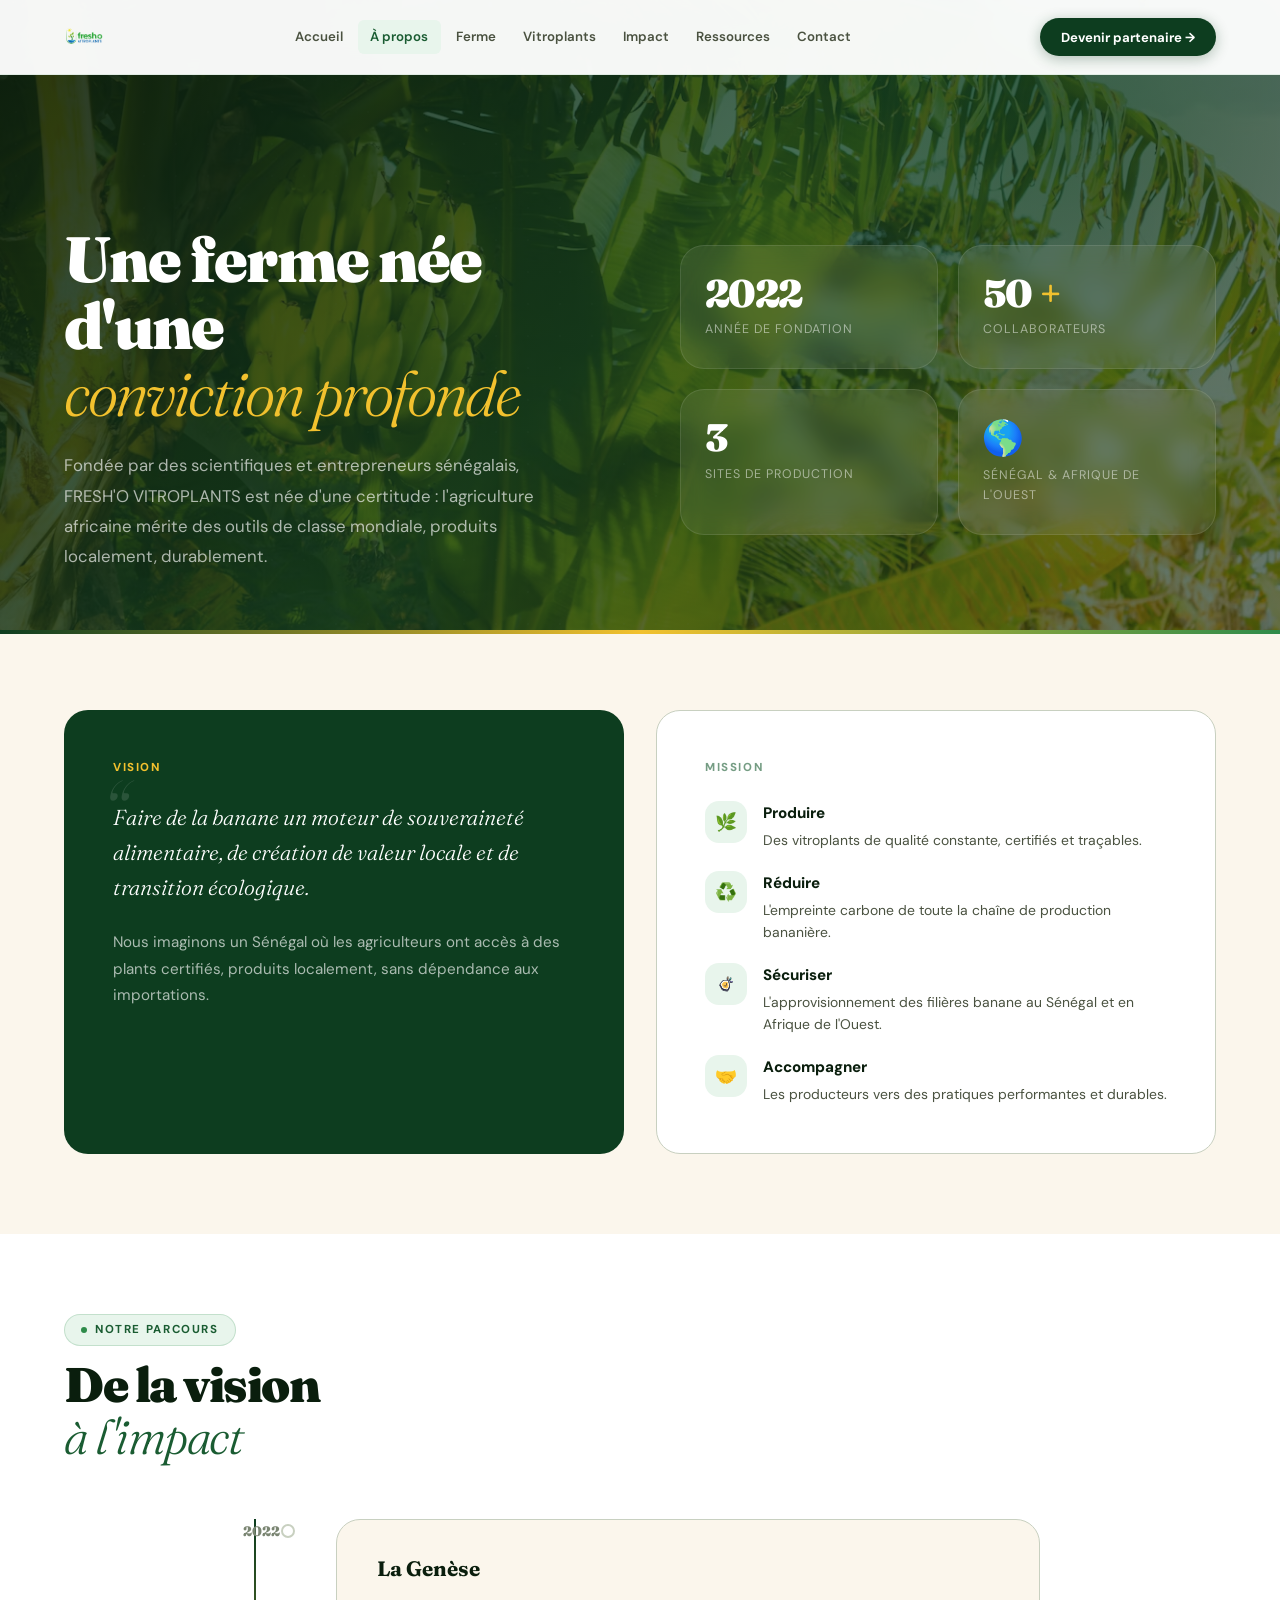
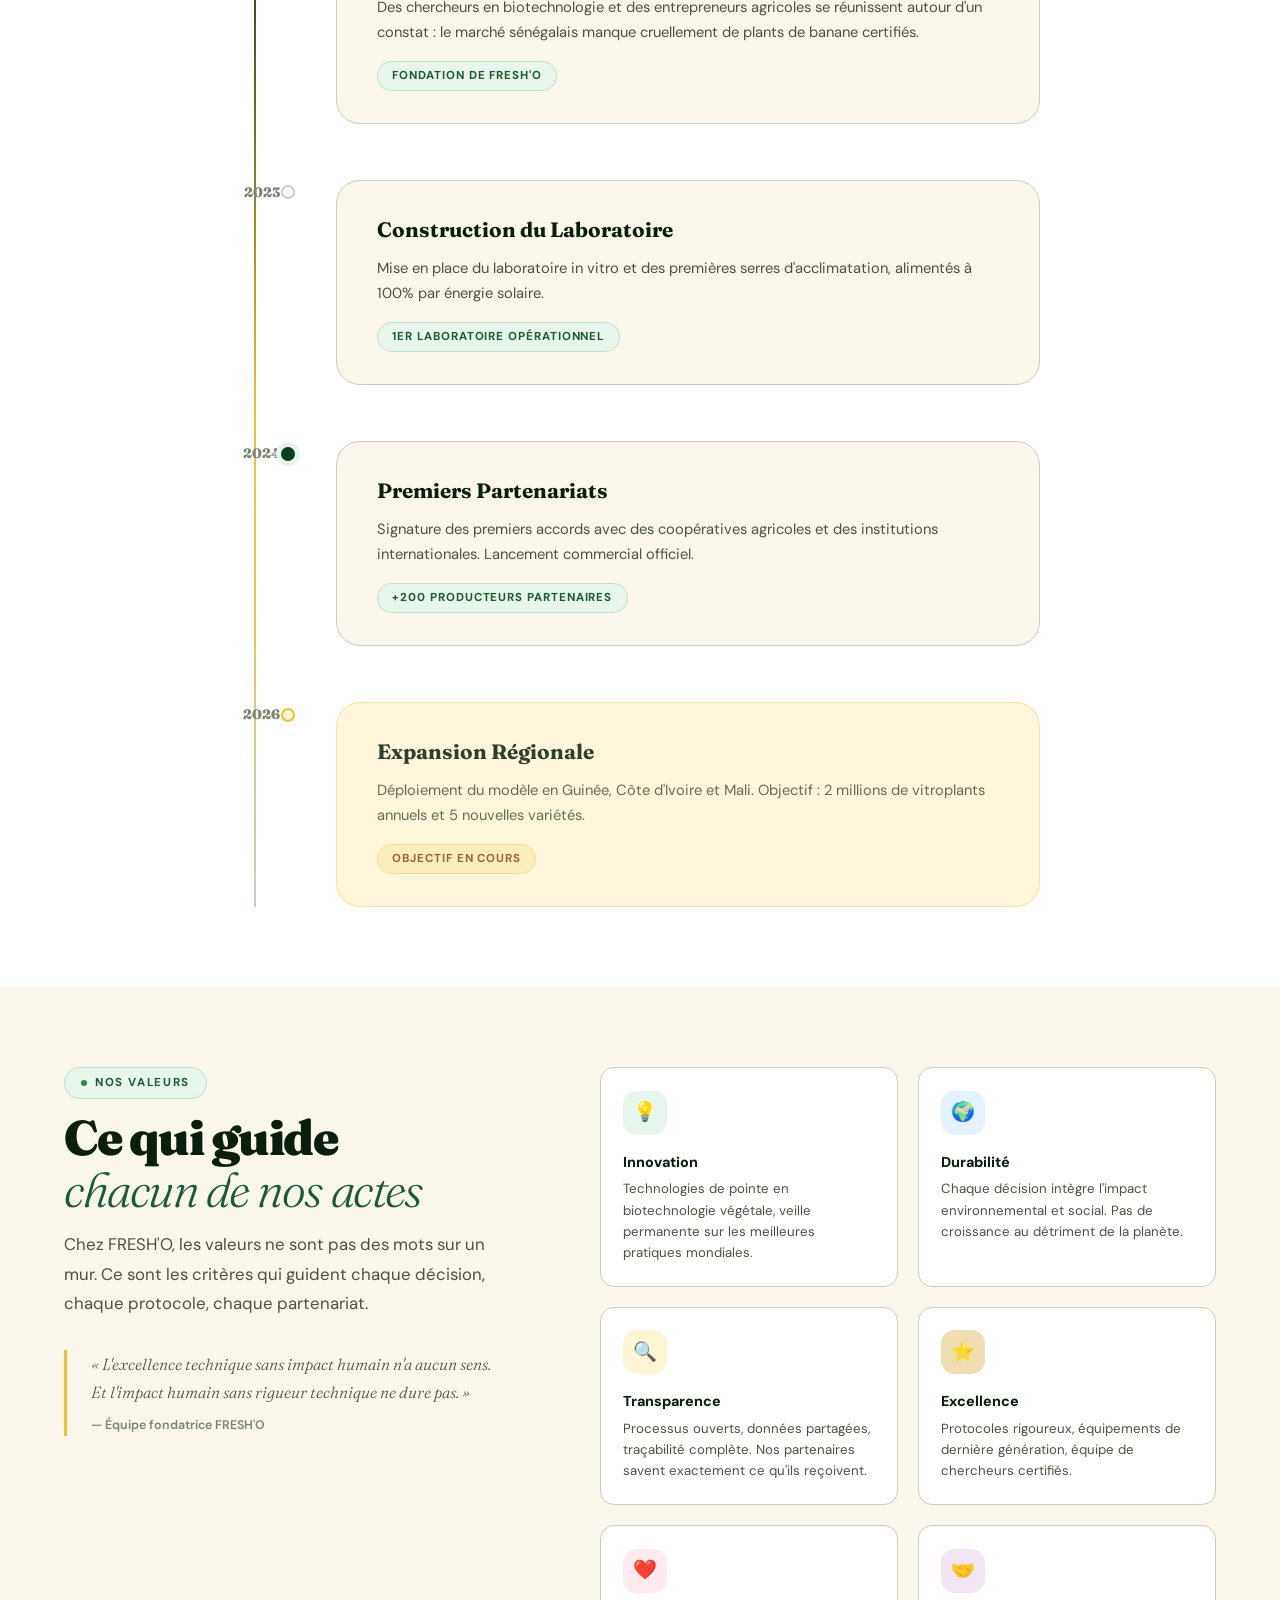
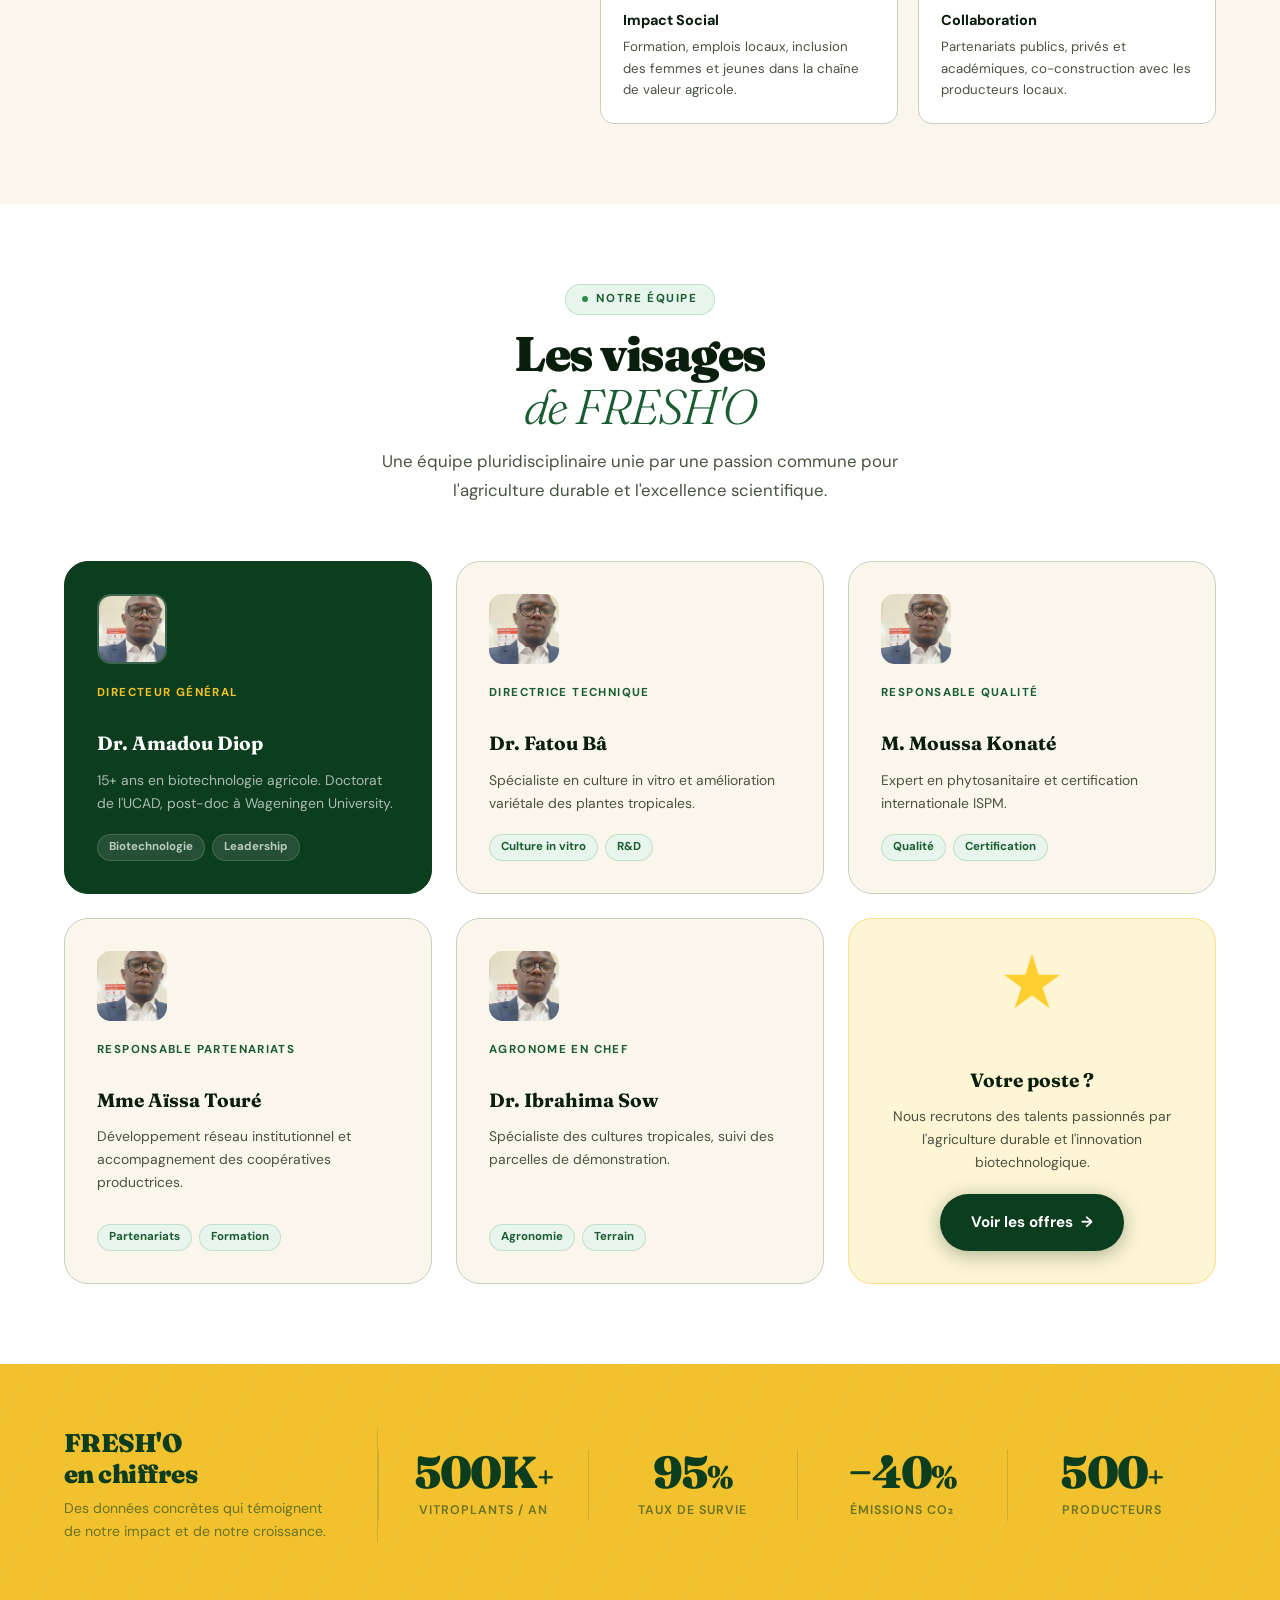
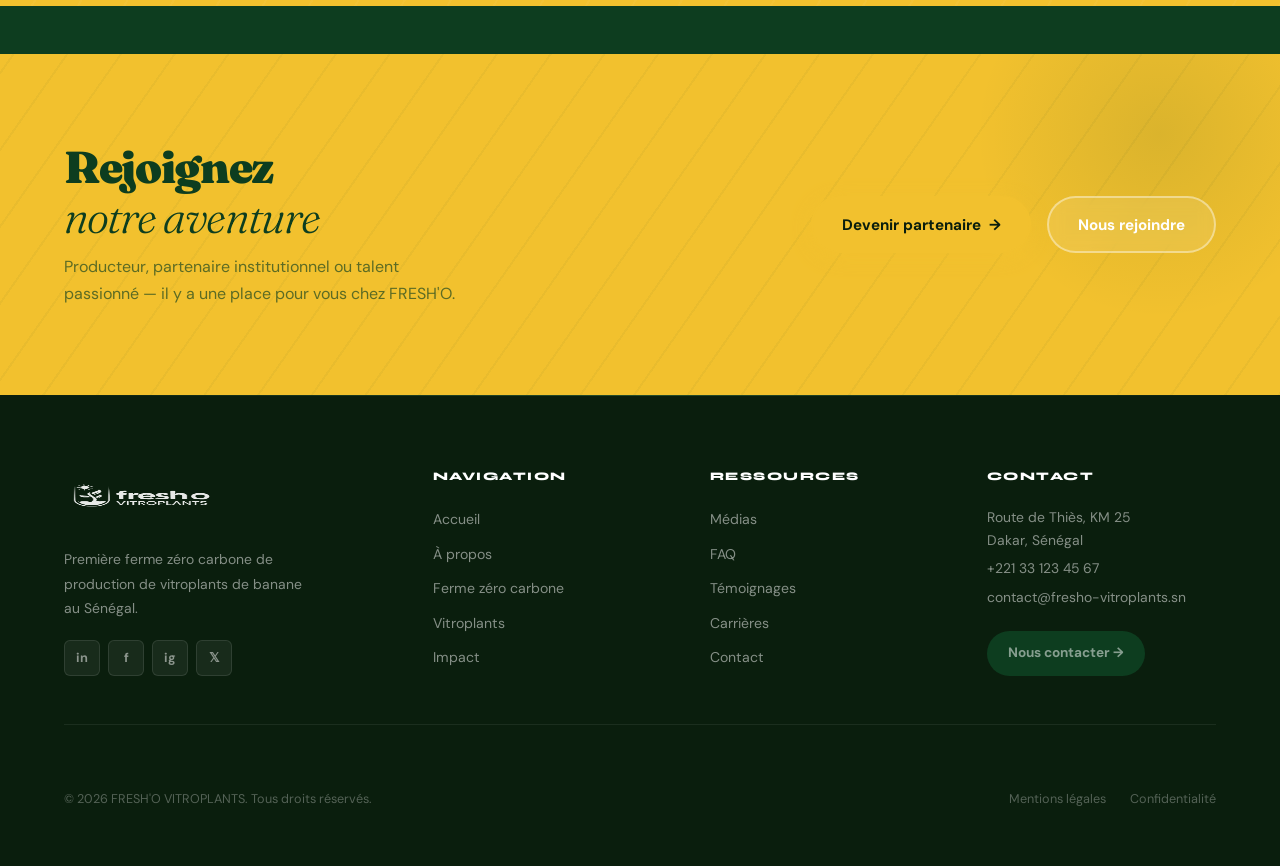
==== apropos.html @ f4befab4 "Mes modifications supp" ====
<!DOCTYPE html>
<html lang="fr">
<head>
  <meta charset="UTF-8">
  <meta name="viewport" content="width=device-width, initial-scale=1.0">
  <title>À Propos - Fresh'O Vitroplants</title>
  <meta name="description" content="Découvrez l'histoire, la vision et l'équipe de Fresh'O Vitroplants, leader sénégalais en vitroplants zéro carbone.">
  <link rel="preconnect" href="https://fonts.googleapis.com">
  <link rel="preconnect" href="https://fonts.gstatic.com" crossorigin>
  <link href="https://fonts.googleapis.com/css2?family=Syne:wght@400;600;700;800&family=DM+Sans:wght@400;500;600;700&family=Fraunces:ital,opsz,wght@0,9..144,300;0,9..144,700;0,9..144,900;1,9..144,300;1,9..144,700&display=swap" rel="stylesheet">
  <link rel="stylesheet" href="styles1.css">
</head>
<body>

<!-- NAVBAR -->
<nav class="navbar">
  <div class="container navbar-inner">
    <a href="index.html" class="marque">
          <img src="images/Fresh'o_logo.png" alt="Fresh'O Logo" class="marque-logo" onerror="this.style.display='none'">
    </a>
    <ul class="nav-liens">
      <li><a href="index.html"               class="nav-lien">Accueil</a></li>
      <li><a href="apropos.html"             class="nav-lien actif">À propos</a></li>
      <li><a href="ferme-zero-carbone.html"  class="nav-lien">Ferme</a></li>
      <li><a href="vitroplants.html"         class="nav-lien">Vitroplants</a></li>
      <li><a href="impact-partenariats.html" class="nav-lien">Impact</a></li>
      <li><a href="ressources-medias.html"   class="nav-lien">Ressources</a></li>
      <li><a href="contact-partenaires.html" class="nav-lien">Contact</a></li>
    </ul>
    <a href="contact-partenaires.html" class="btn-nav">Devenir partenaire →</a>
  </div>
</nav>


<!-- PAGE HEADER -->
<header class="page-header">
  <div class="ph-fond">
    <div class="ph-forme-1"></div>
    <div class="ph-texture"></div>
  </div>
  <div class="container page-header-inner">
    <div class="ph-grille">
      <div>
        <h1 class="ph-titre">   
          Une ferme née d'une<br>
          <em>conviction profonde</em>
        </h1>
        <p class="ph-intro">
          Fondée par des scientifiques et entrepreneurs sénégalais, FRESH'O VITROPLANTS est née d'une certitude : l'agriculture africaine mérite des outils de classe mondiale, produits localement, durablement.
        </p>
      </div>
      <div class="ph-stats">
        <div class="ph-stat">
          <div class="ph-stat-num">2022</div>
          <div class="ph-stat-label">Année de fondation</div>
        </div>
        <div class="ph-stat">
          <div class="ph-stat-num">50<span>+</span></div>
          <div class="ph-stat-label">Collaborateurs</div>
        </div>
        <div class="ph-stat">
          <div class="ph-stat-num">3</div>
          <div class="ph-stat-label">Sites de production</div>
        </div>
        <div class="ph-stat">
          <div class="ph-stat-num"><svg width="64px" height="64px" viewBox="0 0 128 128" xmlns="http://www.w3.org/2000/svg" xmlns:xlink="http://www.w3.org/1999/xlink" aria-hidden="true" role="img" class="iconify iconify--noto" preserveAspectRatio="xMidYMid meet" fill="#000000"><g id="SVGRepo_bgCarrier" stroke-width="0"></g><g id="SVGRepo_tracerCarrier" stroke-linecap="round" stroke-linejoin="round"></g><g id="SVGRepo_iconCarrier"><radialGradient id="IconifyId17ecdb2904d178eab8943" cx="43.972" cy="29.066" r="90.951" gradientTransform="matrix(.6257 .78 -.5815 .4665 33.359 -18.792)" gradientUnits="userSpaceOnUse"><stop offset=".506" stop-color="#17a1f3"></stop><stop offset=".767" stop-color="#1b7ffa"></stop><stop offset=".962" stop-color="#1366f0"></stop><stop offset="1" stop-color="#1160ee"></stop></radialGradient><path d="M3.14 64.68c.68 24.4 16.99 59.55 61.45 59.1c43.32-.44 60.76-36.3 59.4-62.06c-1.37-25.76-21.66-57.46-61.79-57.23c-40.14.22-59.8 33.96-59.06 60.19z" fill="url(#IconifyId17ecdb2904d178eab8943)"></path><path d="M63.03 4.48s-.45 1.27 2.17 2.07s4.01.85 5.88 1.71c1.87.85 2.99 2.19 5.66 3.58c2.67 1.39 3.58 1.71 4.06.75c.22-.43-.69-2.35-.69-2.35s.43-1.82-.21-2.46c-.54-.54-3.52-1.75-4.59-2.18c-1-.4-4.59-.84-6.31-.95c-4.22-.26-5.97-.17-5.97-.17z" fill="#ffffff"></path><path d="M49.06 49.8c.09.23.65 1.37 1.77 1.68c1.12.31 4.08.37 4.79.65c.72.28 2.46 1.18 2.93 1.46s2.3 1.82 2.74 1.96c1.03.34 1.62-.28 2.09-.12c.47.16.75 1.06 1.68 1.12c.56.04 1.28-.87 1.81-.97s3.24.12 3.3-.75c.06-.87-1.84-2.68-2.96-2.68c-.94 0-1.09.81-1.81.84c-.72.03-1.18-.75-2.02-.72c-.84.03-1.28.75-1.74.53c-.47-.22-5.48-3.67-6.79-4.05c-1.31-.37-4.73.09-5.2.22c-.46.15-.74.43-.59.83z" fill="#7add8a"></path><path d="M27.19 21.25c.75-1.82 1.93-4.57 3.53-6.34c1.61-1.77 4.36-4.23 4.36-4.23s4.9-2.57 12.29-4.49s14.54-1.7 14.54-1.7s-.62.58-.57.9c.05.32.05.86 1.34 1.34c1.28.48 3.85.8 4.55 1.61c.7.8.91 1.87.11 2.41s-2.25.37-3.64-.05c-1.39-.43-1.34-.48-1.5-.96c-.16-.48 1.39-.7 1.18-1.18c-.21-.48-.91-.27-1.71-.7c-.8-.43-1.38-.53-1.88-.32s-.99 1.27-1.21 1.8c-.22.53-.34.71-.56.87s-1.58.09-1.95.12c-.37.03-1.83.71-2.69 1.11c-.87.4-2.69.84-3.1 1.18c-.4.34-.77.9-.09 1.33s2.2.87 3.1 1.18c.9.31 2.48.34 2.69.62c.22.28.03 1.58.19 1.77c.15.19.74.96 1.11.9c.37-.06.9-1.49 1.11-1.92c.22-.43 1.7-.93 1.58-1.61c-.12-.68-.81-.81-.84-1.21c-.03-.4.46-1.24.43-1.46c-.03-.22.03-1.46.68-1.58c.65-.12 1.55.37 2.29.62s1.49-.03 2.63.74c1.15.77.9 1.36 1.46 1.39c.56.03.59-.9 1.33-1.02c.74-.12 2.14 1.27 3.9 2.32s4.15 2.51 4.86 3.53s.46 1.27 1.02 1.64s2.42 1.39 2.51 1.83c.09.43-.03 1.02-1.86.9s-2.6-.59-3.04-1.05c-.43-.46-.46-.9-.34-1.18c.12-.28.62-.31.62-.31s.28-1.15-.46-1.49c-.74-.34-1.46-.56-3.75-.19c-2.29.37-3.84.9-4.15 1.39c-.31.5-.03 1.11.37 1.11s1.86-.84 2.38-.68c.53.15 0 1.86.4 2.11c.4.25 1.61.12 2.26.15c.65.03 1.33-.06 1.67.46s-.59 1.02-1.46 1.39s-2.14 1.21-2.51 1.52c-.37.31-.99.59-1.24.06s.03-1.52.03-1.52s-2.11.84-2.45 1.24c-.34.4.19 1.64-.5 2.29c-.68.65-1.89.15-2.51.43c-.62.28-1.7 1.33-2.42 2.2c-.71.87-1.08 1.33-1.08 1.95c0 .62.68 1.24-.43 2.17c-1.11.93-1.7.71-2.69 1.18c-.99.46-2.48 1.33-3.07 2.63c-.59 1.3.15 3.9.28 4.8c.12.9.56 2.91-.46 2.94s-1.15-.62-1.89-2.63s-1.02-2.91-1.58-3.19c-.56-.28-1.27-.03-2.51.12c-1.24.15-6.23.37-7.25.37s-2.32-.31-3.47 1.18c-1.15 1.49-1.05 2.32-1.08 3.44s-.4 1.46-.93 2.42s-.68 3.62-.5 4.06c.19.43 1.77 2.17 2.04 2.17c.28 0 2.85.12 3.28-.03c.43-.15.93-.77 1.18-1.39c.25-.62.15-1.15.84-1.83s1.61-.59 2.2-.62s1.05-.15 1.58-.22c.53-.06 1.33.74 1.3 1.02s-1.18 1.46-1.49 2.11l-.31.65s-.22.99-.5 1.42c-.28.43-.5.87-.74 1.18c-.25.31-.09.9.43 1.02c.53.12.43-.28.62-.37c.19-.09 3.16-.03 3.78.03s1.55.96 1.64 1.27s.12 2.14-.22 3.07c-.34.93-.9 1.42-.96 1.77c-.06.34.09.87.09.87s.46.87 1.15 1.52c.68.65 1.42 1.05 1.42 1.05s1.58 0 2.42-.03c.84-.03 1.42-.15 1.98.25s1.55 1.58 1.77 1.55c.22-.03.53-1.24 2.26-2.63c1.73-1.39 2.42-1.55 3.44-1.7c1.02-.15 1.21.31 1.21.31s.46.4 1.27.06s.71-.84 1.95-.77s2.01.74 2.85.96s2.42.34 4.09.43c1.67.09 2.69-.15 3.31-.06c.62.09 1.15.81 1.49 1.11c.34.31.34.81.34.81s.65.15 1.27.59c.62.43 1.21 1.52 1.98 1.83c.77.31 2.17.15 3.81.25c1.64.09 2.11.28 2.94 1.08s1.33 1.86 1.64 2.76c.31.9.77 2.97.77 2.97s1.21-.37 3.1.4c1.89.77 2.04 1.55 2.04 1.55s2.94-.09 3.75-.06s2.91 1.46 3.13 1.95c.22.5-.22 4.31-.15 4.89c.06.59-2.17 3.78-2.73 4.31c-.56.53-.93 1.15-1.8 3.62s-1.49 4.12-1.95 4.58c-.46.46-1.92 2.2-3.44 2.94c-1.52.74-2.42.62-3.44 1.11c-1.02.5-1.8 2.11-2.29 3.22c-.5 1.11-.19 2.48-.46 2.91c-.28.43-3.84 3.93-4.52 4.15c-.68.22-3.87-.34-4.4.09s.65 1.67.53 2.08c-.12.4-1.15 1.49-2.04 2.17c-.9.68-1.67 1.67-2.29 1.77c-.62.09-1.39-.34-2.01.37s.06 1.86-.22 2.35c-.28.5-.92.95-1.29 1.63c-.37.68-.64.92-.64.92s-2.82.25-4.5.34c-1.67.09-5.06.05-5.06.05s.76-1.49.86-2.98s-.37-2.29-.06-3.16c.31-.87 1.3-1.89 1.3-1.89s.71-3.41.65-5.73c-.06-2.32-.34-3.69-.37-4.12c-.03-.43.22-8.11.09-8.58c-.12-.46-1.77-1.33-2.57-2.04c-.81-.71-3-1.67-3.59-2.57c-.59-.9-.74-1.24-.96-1.58c-.22-.34-1.89-3.34-2.29-4.12c-.4-.77-1.39-1.46-1.8-2.54s-.4-1.98-.09-2.32s.81-.62.71-1.02c-.09-.4-.99-.46-.68-1.77s1.39-2.48 1.67-2.73s.5.03.77-.22c.28-.25 2.01-1.73 2.23-2.01s.15-2.26-.15-3.1c-.31-.84-1.55-2.2-2.01-2.35c-.46-.15-1.58 1.15-2.57 1.11c-.99-.03-1.64 0-3.19-.99s-3.72-2.91-4.18-3.72c-.46-.81-.28-1.11-.56-1.55c-.28-.43-1.73-1.21-2.54-1.61c-.81-.4-1.64-.28-2.11-.59s-2.73-2.82-3.16-3.34c-.43-.53-.81-.68-1.11-.71s-.59.4-.84.46s-2.26.09-2.57-.06c-.31-.15-2.73-1.39-3.93-2.51s-2.73-1.89-3.41-2.82c-.68-.93.03-1.92.12-2.42s-.03-2.35-.09-3c-.06-.65-1.18-1.83-1.33-3.13s-.59-2.6-.71-3.22c-.12-.62-.06-2.79-.22-2.91c-.15-.12-.93-.43-1.11.93s.25 2.38.34 3.93c.09 1.55.09 2.48.31 2.94c.22.46.96 1.42.37 1.73c-.59.31-1.36-.34-1.8-1.21c-.43-.87-.09-2.51-.46-3.31s-.5-2.38-.59-3.16c-.09-.77-.43-2.73-.34-4.43c.09-1.7.62-1.86.62-1.86s0-1.98.03-2.38s2.01-4.12 3.62-6.19c1.65-2.05 2.83-3.66 2.83-3.66z" fill="#7add8a"></path><radialGradient id="IconifyId17ecdb2904d178eab8944" cx="4.93" cy="38.972" r="40.299" gradientTransform="matrix(.9806 -.1961 .1182 .5911 -4.511 16.902)" gradientUnits="userSpaceOnUse"><stop offset=".344" stop-color="#e3dda6"></stop><stop offset=".996" stop-color="#e3dda6" stop-opacity="0"></stop></radialGradient><path d="M41.62 56.63c.16-2.52-1.21-2.67-1.64-2.52c-.43.15-3 .03-3.28.03c-.28 0-1.86-1.73-2.04-2.17c-.19-.43-.03-3.1.5-4.06c.53-.96.9-1.3.93-2.42s-.06-1.95 1.08-3.44c1.15-1.49 2.45-1.18 3.47-1.18s6.01-.22 7.25-.37c1.24-.15 1.95-.4 2.51-.12c.56.28.84 1.18 1.58 3.19c.74 2.01.87 2.66 1.89 2.63s.59-2.04.46-2.94c-.12-.9-.87-3.5-.28-4.8c.59-1.3 2.08-2.17 3.07-2.63c.99-.46 1.58-.25 2.69-1.18c1.11-.93.43-1.55.43-2.17c0-.62.37-1.08 1.08-1.95c.71-.87 1.8-1.92 2.42-2.2c.62-.28 1.83.22 2.51-.43c.68-.65.15-1.89.5-2.29c.34-.4 2.45-1.24 2.45-1.24s-.28.99-.03 1.52s.87.25 1.24-.06s1.64-1.15 2.51-1.52s1.8-.87 1.46-1.39s-1.02-.43-1.67-.46c-.65-.03-1.86.09-2.26-.15c-.4-.25.12-1.95-.4-2.11c-.53-.15-1.98.68-2.38.68s-.68-.62-.37-1.11c.31-.5-9.63-1.42-10-1.36c-.37.06-.96-.71-1.11-.9c-.15-.19.03-1.49-.19-1.77s-1.8-.31-2.69-.62c-.9-.31-2.42-.74-3.1-1.18s-.31-.99.09-1.33c.4-.34 2.23-.77 3.1-1.18c.87-.4 2.32-1.08 2.69-1.11c.37-.03 1.73.03 1.95-.12s.34-.34.56-.87c.22-.53.71-1.58 1.21-1.8s1.61-1.82 1.56-2.14c-.05-.32.57-.9.57-.9s-7.15-.23-14.54 1.7s-12.29 4.49-12.29 4.49s-2.75 2.46-4.36 4.23c-1.61 1.77-2.78 4.52-3.53 6.34c0 0-1.18 1.61-2.79 3.69s-3.59 5.79-3.62 6.19s-.03 2.38-.03 2.38s-.53.15-.62 1.86c-.09 1.7.25 3.65.34 4.43c.09.77.22 2.35.59 3.16s.03 2.45.46 3.31c.43.87 1.21 1.52 1.8 1.21c.59-.31-.15-1.27-.37-1.73c-.22-.46-.22-1.39-.31-2.94s-.53-2.57-.34-3.93s.96-1.05 1.11-.93c.15.12.09 2.29.22 2.91c.12.62.56 1.92.71 3.22s1.27 2.48 1.33 3.13c.06.65.19 2.51.09 3c-.09.5-.81 1.49-.12 2.42c.68.93 2.2 1.7 3.41 2.82s3.62 2.35 3.93 2.51c.31.15 2.32.12 2.57.06s.53-.5.84-.46s1.62 1.14 2.17 1.05c.95-.17 2.91-.12 3.03-1.98z" fill="url(#IconifyId17ecdb2904d178eab8944)"></path><radialGradient id="IconifyId17ecdb2904d178eab8945" cx="42.188" cy="107.573" r="31.591" gradientUnits="userSpaceOnUse"><stop offset=".723" stop-color="#e3dda6"></stop><stop offset="1" stop-color="#e3dda6" stop-opacity="0"></stop></radialGradient><path d="M57.83 71.27c.12.88.37 2.82.15 3.1c-.22.28-1.95 1.77-2.23 2.01c-.28.25-.5-.03-.77.22c-.28.25-1.36 1.42-1.67 2.73s.59 1.36.68 1.77s-.4.68-.71 1.02s-.31 1.24.09 2.32s1.39 1.77 1.8 2.54c.4.77 2.08 3.78 2.29 4.12c.22.34.37.68.96 1.58s2.79 1.86 3.59 2.57c.81.71 2.45 1.58 2.57 2.04s-.12 8.15-.09 8.58c.03.43.31 1.8.37 4.12s-.65 5.73-.65 5.73s-.99 1.02-1.3 1.89c-.31.87.15 1.67.06 3.16c-.09 1.49-.86 2.98-.86 2.98s3.38.04 5.06-.05c1.67-.09 4.5-.34 4.5-.34s.27-.24.64-.92s1.01-1.13 1.29-1.63s-.4-1.64.22-2.35c.62-.71 1.39-.28 2.01-.37c.62-.09 1.39-1.08 2.29-1.77c.9-.68 1.92-1.77 2.04-2.17c.12-.4-1.05-1.64-.53-2.08c.53-.43 3.72.12 4.4-.09c.68-.22 4.24-3.72 4.52-4.15c.28-.43-.03-1.8.46-2.91c.5-1.11.83-18.84-4.46-26.54c-6.19-9.02-27.31-11.65-26.72-7.11z" fill="url(#IconifyId17ecdb2904d178eab8945)"></path><radialGradient id="IconifyId17ecdb2904d178eab8946" cx="62.919" cy="134.216" r="22.682" gradientUnits="userSpaceOnUse"><stop offset=".403" stop-color="#e3dda6"></stop><stop offset="1" stop-color="#e3dda6" stop-opacity="0"></stop></radialGradient><path d="M57.85 71.31c.12.88.37 2.82.15 3.1c-.22.28-1.95 1.77-2.23 2.01c-.28.25-.5-.03-.77.22c-.28.25-1.36 1.42-1.67 2.73s.59 1.36.68 1.77s-.4.68-.71 1.02s-.31 1.24.09 2.32c.4 1.08 1.39 1.77 1.8 2.54c.4.77 2.08 3.78 2.29 4.12s.37.68.96 1.58s2.79 1.86 3.59 2.57c.81.71 2.45 1.58 2.57 2.04c.12.46-.12 8.15-.09 8.58c.03.43.31 1.8.37 4.12c.06 2.32-.65 5.73-.65 5.73s-.99 1.02-1.3 1.89c-.31.87.15 1.67.06 3.16c-.09 1.49-.86 2.98-.86 2.98s3.38.04 5.06-.05c1.67-.09 4.5-.34 4.5-.34s.27-.24.64-.92s1.01-1.13 1.29-1.63s-.4-1.64.22-2.35c.62-.71 1.39-.28 2.01-.37c.62-.09 1.39-1.08 2.29-1.77c.9-.68 1.92-1.77 2.04-2.17c.12-.4-1.05-1.64-.53-2.08s3.72.12 4.4-.09c.68-.22 4.24-3.72 4.52-4.15c.28-.43-.03-1.8.46-2.91c.5-1.11.83-18.84-4.46-26.54c-6.2-9.03-27.32-11.65-26.72-7.11z" fill="url(#IconifyId17ecdb2904d178eab8946)"></path><path d="M47.21 22.14c.28.38 1.55-.08 2.15-.05c.6.03 1.25.27 1.33.82c.08.54-.52.63-.87 1.33c-.18.36-1.39 2.79-.73 3.07c.87.38 1.3-.49 1.49-.9c.19-.41.65-1.28.65-1.28s.52-1.14 1.2-1.06c1.22.14.73 1.88.73 1.88s-.27 1.3.38 1.6c.65.3 1.28.08 1.63-.05c.35-.14.95 0 1.66-.3s1.01-.57 1.49-.76c.49-.19.92-.08.98-.52c.05-.43-.38-.87-1.11-.92s-1.63.79-1.93 1.06c-.3.27-1.28.46-1.39-.24s.52-.76.98-1.03c.46-.27.76-.65.76-.65s-.84-1.09-1.09-1.17c-.24-.08-1.22.22-2.2-.46c-.91-.63-1.28-1.49-1.52-1.71s-1.33-.57-2.39-.35s-2.64 1.09-2.2 1.69z" fill="#4b9eec"></path></g></svg></div>
          <div class="ph-stat-label">Sénégal & Afrique de l'Ouest</div>
        </div>
      </div>
    </div>
  </div>
</header>


<!-- VISION & MISSION -->
<section class="section section-vm">
  <div class="container">
    <div class="vm-grille">
      <div class="vm-carte vm-vision">
        <div class="vm-label">Vision</div>
        <blockquote class="vm-citation">
          Faire de la banane un moteur de souveraineté alimentaire, de création de valeur locale et de transition écologique.
        </blockquote>
        <p class="vm-texte">
          Nous imaginons un Sénégal où les agriculteurs ont accès à des plants certifiés, produits localement, sans dépendance aux importations.
        </p>
      </div>
      <div class="vm-carte vm-mission">
        <div class="vm-label">Mission</div>
        <ul class="mission-liste">
          <li class="mission-item">
            <div class="mission-icone">🌿</div>
            <div class="mission-corps">
              <strong>Produire</strong>
              <p>Des vitroplants de qualité constante, certifiés et traçables.</p>
            </div>
          </li>
          <li class="mission-item">
            <div class="mission-icone">♻️</div>
            <div class="mission-corps">
              <strong>Réduire</strong>
              <p>L'empreinte carbone de toute la chaîne de production bananière.</p>
            </div>
          </li>
          <li class="mission-item">
            <div class="mission-icone"><svg width="64px" height="64px" viewBox="0 0 64 64" fill="none" xmlns="http://www.w3.org/2000/svg"><g id="SVGRepo_bgCarrier" stroke-width="0"></g><g id="SVGRepo_tracerCarrier" stroke-linecap="round" stroke-linejoin="round"></g><g id="SVGRepo_iconCarrier"> <path fill-rule="evenodd" clip-rule="evenodd" d="M18.4211 35.5532C20.5035 32.7988 22.937 30.3173 25.6215 28.1584C29.2592 27.6373 32.9472 27.7117 36.5348 28.3817C36.585 29.2502 36.7606 30.1188 37.0115 30.9377C37.8896 33.5184 39.3949 37.2654 39.1942 39.4988C38.9182 42.5262 34.7536 47.6381 34.7536 47.6381C34.7536 47.6381 27.3525 47.0673 24.643 45.0573C22.8116 43.6925 21.0805 39.7717 19.8512 37.4143C19.4748 36.7443 18.9982 36.124 18.4211 35.6029V35.5532Z" fill="#2A2941"></path> <path fill-rule="evenodd" clip-rule="evenodd" d="M17.1416 34.635L16.3137 35.8013L17.4176 36.6947C17.8441 37.0917 18.1953 37.5384 18.4713 38.0595C19.224 39.4988 20.1522 41.5088 21.2059 43.1962C21.8582 44.3377 22.7112 45.3799 23.7398 46.2236C24.919 47.0177 26.2486 47.5884 27.6536 47.911C29.9617 48.5066 32.32 48.9036 34.6783 49.1021L35.4811 49.1766L35.9829 48.5562C37.3125 46.8936 38.5168 45.1317 39.5454 43.2706C40.1726 42.1291 40.5991 40.8884 40.7747 39.6228C40.9754 37.2158 39.445 33.1958 38.5168 30.4413C38.3161 29.7465 38.1655 29.0021 38.1405 28.2824L38.0652 27.0913L36.886 26.868C33.1228 26.1732 29.2592 26.0739 25.4709 26.6198L24.9942 26.6695L24.643 26.9672C21.808 29.2254 19.2992 31.8062 17.1416 34.635ZM18.4211 35.5532C20.5035 32.7987 22.937 30.3173 25.6214 28.1584C29.2592 27.6372 32.9472 27.7117 36.5348 28.3817C36.585 29.2502 36.7606 30.1187 37.0115 30.9376C37.8896 33.5184 39.3949 37.2654 39.1942 39.4988C38.9182 42.5262 34.7535 47.638 34.7535 47.638C34.7535 47.638 27.3525 47.0673 24.643 45.0573C22.8116 43.6925 21.0805 39.7717 19.8512 37.4143C19.4748 36.7443 18.9982 36.1239 18.4211 35.6028V35.5532Z" fill="#2A2941"></path> <path fill-rule="evenodd" clip-rule="evenodd" d="M35.9578 18.0586H34.4274L34.5528 23.1208H36.1083L35.9578 18.0586Z" fill="#2A2941"></path> <path fill-rule="evenodd" clip-rule="evenodd" d="M36.886 23.8902L36.7104 17.2646L33.6246 17.3391L33.7751 23.9399L36.886 23.8902ZM35.9829 18.0587H34.4525L34.5779 23.121H36.1334L35.9829 18.0587Z" fill="#2A2941"></path> <path fill-rule="evenodd" clip-rule="evenodd" d="M43.3337 20.937L42.1044 20.0437L38.9182 24.0885L40.1475 24.9819L43.3588 20.9619L43.3337 20.937Z" fill="#2A2941"></path> <path fill-rule="evenodd" clip-rule="evenodd" d="M40.2729 26.049L44.4125 20.8379L41.9288 19.0264L37.7641 24.2871L40.2729 26.049ZM43.3337 20.9371L42.1044 20.0438L38.9182 24.0886L40.1475 24.9819L43.3588 20.9619L43.3337 20.9371Z" fill="#2A2941"></path> <path fill-rule="evenodd" clip-rule="evenodd" d="M45.7171 28.729V27.2649L41.2765 27.3393V28.8034L45.7171 28.729Z" fill="#2A2941"></path> <path fill-rule="evenodd" clip-rule="evenodd" d="M40.5238 29.5728L46.5199 29.4735L46.4697 26.4709L40.4737 26.5702L40.5238 29.5728ZM45.7171 28.7291V27.265L41.2765 27.3395V28.8035L45.7171 28.7291Z" fill="#2A2941"></path> <path fill-rule="evenodd" clip-rule="evenodd" d="M18.8225 32.7243C20.8547 29.7465 23.2381 27.0168 25.9225 24.585C29.5854 24.0142 33.2984 24.0887 36.9362 24.7587C36.9864 25.6768 37.162 26.595 37.4129 27.4635C38.3161 30.1683 39.8214 33.8657 39.6207 36.248C39.3447 39.4739 35.0546 44.8587 35.0546 44.8587C35.0546 44.8587 27.478 44.2384 24.6681 42.1539C22.7865 40.7147 21.5572 37.2158 20.3027 34.7095C19.9264 33.965 19.4247 33.3198 18.8225 32.7491V32.7243Z" fill="white"></path> <path fill-rule="evenodd" clip-rule="evenodd" d="M17.5681 31.8806L16.7904 33.0221L17.8441 33.9154C18.2957 34.3373 18.672 34.8335 18.948 35.3795C19.7257 36.8932 20.4784 38.7791 21.3815 40.3673C21.9837 41.5088 22.7865 42.5262 23.7649 43.3699C24.9692 44.2136 26.3239 44.8091 27.779 45.1814C30.1373 45.8017 32.5458 46.2236 34.9794 46.4469L35.8323 46.5214L36.3341 45.8762C37.714 44.1143 38.9433 42.2532 39.997 40.2928C40.6493 39.1017 41.0758 37.8113 41.2514 36.4713C41.4772 33.9154 39.9468 29.9946 38.9684 27.0665C38.7426 26.2972 38.6171 25.528 38.567 24.7339L38.4917 23.5428L37.3126 23.3194C33.5242 22.5998 29.6105 22.5254 25.7971 23.1209L25.3204 23.1954L24.9441 23.518C22.1844 26.0243 19.7257 28.878 17.6434 31.955L17.5681 31.8806ZM18.8476 32.7739C20.8798 29.7961 23.2632 27.0665 25.9476 24.6346C29.6105 24.0639 33.3235 24.1383 36.9613 24.8083C37.0115 25.7265 37.1871 26.6446 37.438 27.5132C38.3412 30.218 39.8465 33.9154 39.6458 36.2976C39.3698 39.5236 35.0797 44.9084 35.0797 44.9084C35.0797 44.9084 27.5031 44.288 24.6932 42.2036C22.8116 40.7643 21.5823 37.2654 20.3278 34.7591C19.9515 34.0147 19.4498 33.3695 18.8476 32.7987V32.7739Z" fill="#2A2941"></path> <path fill-rule="evenodd" clip-rule="evenodd" d="M22.0087 33.1958C23.514 30.9376 25.2702 28.8532 27.2772 27.0169C30.0871 26.6943 32.9221 26.8432 35.6818 27.4635C35.732 28.1583 35.8323 28.8532 36.033 29.5232C36.6853 31.5828 37.8645 34.5606 37.6889 36.3473C37.4881 38.7543 34.2016 42.7991 34.2016 42.7991C34.2016 42.7991 28.7073 42.3525 26.7002 40.7643C25.3204 39.6973 24.0158 36.5458 23.0875 34.6598C22.8366 34.1139 22.4603 33.6176 22.0087 33.1958Z" fill="#FEC34E"></path> <path fill-rule="evenodd" clip-rule="evenodd" d="M26.6501 36.6945L32.2447 37.7863L34.603 30.1185L33.0977 29.6719L31.1659 35.9997L26.9511 35.156L26.6501 36.6945Z" fill="#2A2941"></path> <path fill-rule="evenodd" clip-rule="evenodd" d="M37.0868 15.6021H35.5062L35.6316 20.9869H37.2122L37.0868 15.6021Z" fill="#FEC34E"></path> <path fill-rule="evenodd" clip-rule="evenodd" d="M38.015 21.7312L37.8394 14.8079L34.7034 14.8823L34.8539 21.8057L38.015 21.7312ZM37.0867 15.6019H35.5062L35.6316 20.9868H37.2122L37.0867 15.6019Z" fill="#2A2941"></path> <path fill-rule="evenodd" clip-rule="evenodd" d="M43.9358 18.6541L42.6814 17.7112L39.3949 22.0042L40.6493 22.9471L43.9358 18.6541Z" fill="#32EDBB"></path> <path fill-rule="evenodd" clip-rule="evenodd" d="M40.7496 24.0142L44.9895 18.4805L42.4807 16.6194L38.2408 22.1283L40.7496 24.0142ZM43.8857 18.6542L42.6312 17.7112L39.3447 22.0042L40.5991 22.9472L43.8857 18.6542Z" fill="#2A2941"></path> <path fill-rule="evenodd" clip-rule="evenodd" d="M46.7457 27.2401V25.6768L42.1797 25.7512V27.3145L46.7457 27.2401Z" fill="#A694FE"></path> <path fill-rule="evenodd" clip-rule="evenodd" d="M41.4019 28.1086L47.5234 28.0093V24.9075L41.4019 25.0067V28.1086ZM46.7457 27.2649V25.7015L42.1797 25.776V27.3393L46.7457 27.2649Z" fill="#2A2941"></path> </g></svg></div>
            <div class="mission-corps">
              <strong>Sécuriser</strong>
              <p>L'approvisionnement des filières banane au Sénégal et en Afrique de l'Ouest.</p>
            </div>
          </li>
          <li class="mission-item">
            <div class="mission-icone">🤝</div>
            <div class="mission-corps">
              <strong>Accompagner</strong>
              <p>Les producteurs vers des pratiques performantes et durables.</p>
            </div>
          </li>
        </ul>
      </div>
    </div>
  </div>
</section>


<!-- TIMELINE -->
<section class="section section-timeline">
  <div class="container">
    <div class="entete-section">
      <span class="etiquette">Notre Parcours</span>
      <h2 class="titre-section">De la vision<br><em>à l'impact</em></h2>
    </div>
    <div class="timeline">
      <div class="tl-item">
        <div class="tl-annee">2022</div>
        <div class="tl-point"></div>
        <div class="tl-contenu">
          <h3>La Genèse</h3>
          <p>Des chercheurs en biotechnologie et des entrepreneurs agricoles se réunissent autour d'un constat : le marché sénégalais manque cruellement de plants de banane certifiés.</p>
          <span class="tl-badge">Fondation de FRESH'O</span>
        </div>
      </div>
      <div class="tl-item">
        <div class="tl-annee">2023</div>
        <div class="tl-point"></div>
        <div class="tl-contenu">
          <h3>Construction du Laboratoire</h3>
          <p>Mise en place du laboratoire in vitro et des premières serres d'acclimatation, alimentés à 100% par énergie solaire.</p>
          <span class="tl-badge">1er laboratoire opérationnel</span>
        </div>
      </div>
      <div class="tl-item">
        <div class="tl-annee">2024</div>
        <div class="tl-point actif"></div>
        <div class="tl-contenu">
          <h3>Premiers Partenariats</h3>
          <p>Signature des premiers accords avec des coopératives agricoles et des institutions internationales. Lancement commercial officiel.</p>
          <span class="tl-badge">+200 producteurs partenaires</span>
        </div>
      </div>
      <div class="tl-item">
        <div class="tl-annee">2026</div>
        <div class="tl-point futur"></div>
        <div class="tl-contenu futur">
          <h3>Expansion Régionale</h3>
          <p>Déploiement du modèle en Guinée, Côte d'Ivoire et Mali. Objectif : 2 millions de vitroplants annuels et 5 nouvelles variétés.</p>
          <span class="tl-badge futur">Objectif en cours</span>
        </div>
      </div>
    </div>
  </div>
</section>


<!-- VALEURS -->
<section class="section section-valeurs">
  <div class="container">
    <div class="valeurs-layout">
      <div class="valeurs-gauche">
        <span class="etiquette">Nos Valeurs</span>
        <h2 class="titre-section">Ce qui guide<br><em>chacun de nos actes</em></h2>
        <p class="desc-section">Chez FRESH'O, les valeurs ne sont pas des mots sur un mur. Ce sont les critères qui guident chaque décision, chaque protocole, chaque partenariat.</p>
        <div class="valeurs-citation">
          <p>« L'excellence technique sans impact humain n'a aucun sens. Et l'impact humain sans rigueur technique ne dure pas. »</p>
          <cite>— Équipe fondatrice FRESH'O</cite>
        </div>
      </div>
      <div class="valeurs-grille">
        <div class="valeur-item">
          <div class="valeur-icone v-vert">💡</div>
          <div class="valeur-corps">
            <h4>Innovation</h4>
            <p>Technologies de pointe en biotechnologie végétale, veille permanente sur les meilleures pratiques mondiales.</p>
          </div>
        </div>
        <div class="valeur-item">
          <div class="valeur-icone v-bleu">🌍</div>
          <div class="valeur-corps">
            <h4>Durabilité</h4>
            <p>Chaque décision intègre l'impact environnemental et social. Pas de croissance au détriment de la planète.</p>
          </div>
        </div>
        <div class="valeur-item">
          <div class="valeur-icone v-jaune">🔍</div>
          <div class="valeur-corps">
            <h4>Transparence</h4>
            <p>Processus ouverts, données partagées, traçabilité complète. Nos partenaires savent exactement ce qu'ils reçoivent.</p>
          </div>
        </div>
        <div class="valeur-item">
          <div class="valeur-icone v-orange">⭐</div>
          <div class="valeur-corps">
            <h4>Excellence</h4>
            <p>Protocoles rigoureux, équipements de dernière génération, équipe de chercheurs certifiés.</p>
          </div>
        </div>
        <div class="valeur-item">
          <div class="valeur-icone v-rouge">❤️</div>
          <div class="valeur-corps">
            <h4>Impact Social</h4>
            <p>Formation, emplois locaux, inclusion des femmes et jeunes dans la chaîne de valeur agricole.</p>
          </div>
        </div>
        <div class="valeur-item">
          <div class="valeur-icone v-violet">🤝</div>
          <div class="valeur-corps">
            <h4>Collaboration</h4>
            <p>Partenariats publics, privés et académiques, co-construction avec les producteurs locaux.</p>
          </div>
        </div>
      </div>
    </div>
  </div>
</section>


<!-- ÉQUIPE -->
<section class="section section-equipe">
  <div class="container">
    <div class="entete-section centre">
      <span class="etiquette">Notre Équipe</span>
      <h2 class="titre-section">Les visages<br><em>de FRESH'O</em></h2>
      <p class="desc-section">Une équipe pluridisciplinaire unie par une passion commune pour l'agriculture durable et l'excellence scientifique.</p>
    </div>
    <div class="grille-equipe">
      <div class="carte-equipe vedette">
        <img src="images/imgpers.jpg" alt="Dr. Amadou Diop" class="equipe-avatar-img">
        <div class="equipe-role">Directeur Général</div>
        <h3 class="equipe-nom">Dr. Amadou Diop</h3>
        <p class="equipe-desc">15+ ans en biotechnologie agricole. Doctorat de l'UCAD, post-doc à Wageningen University.</p>
        <div class="equipe-tags">
          <span class="equipe-tag">Biotechnologie</span>
          <span class="equipe-tag">Leadership</span>
        </div>
      </div>
      <div class="carte-equipe normal">
        <img src="images/imgpers.jpg" alt="Dr. Fatou Bâ" class="equipe-avatar-img">
        <div class="equipe-role">Directrice Technique</div>
        <h3 class="equipe-nom">Dr. Fatou Bâ</h3>
        <p class="equipe-desc">Spécialiste en culture in vitro et amélioration variétale des plantes tropicales.</p>
        <div class="equipe-tags">
          <span class="equipe-tag">Culture in vitro</span>
          <span class="equipe-tag">R&D</span>
        </div>
      </div>
      <div class="carte-equipe normal">
        <img src="images/imgpers.jpg" alt="M. Moussa Konaté" class="equipe-avatar-img">
        <div class="equipe-role">Responsable Qualité</div>
        <h3 class="equipe-nom">M. Moussa Konaté</h3>
        <p class="equipe-desc">Expert en phytosanitaire et certification internationale ISPM.</p>
        <div class="equipe-tags">
          <span class="equipe-tag">Qualité</span>
          <span class="equipe-tag">Certification</span>
        </div>
      </div>
      <div class="carte-equipe normal">
        <img src="images/imgpers.jpg" alt="Mme Aïssa Touré" class="equipe-avatar-img">
        <div class="equipe-role">Responsable Partenariats</div>
        <h3 class="equipe-nom">Mme Aïssa Touré</h3>
        <p class="equipe-desc">Développement réseau institutionnel et accompagnement des coopératives productrices.</p>
        <div class="equipe-tags">
          <span class="equipe-tag">Partenariats</span>
          <span class="equipe-tag">Formation</span>
        </div>
      </div>
      <div class="carte-equipe normal">
        <img src="images/imgpers.jpg" alt="Dr. Ibrahima Sow" class="equipe-avatar-img">
        <div class="equipe-role">Agronome en Chef</div>
        <h3 class="equipe-nom">Dr. Ibrahima Sow</h3>
        <p class="equipe-desc">Spécialiste des cultures tropicales, suivi des parcelles de démonstration.</p>
        <div class="equipe-tags">
          <span class="equipe-tag">Agronomie</span>
          <span class="equipe-tag">Terrain</span>
        </div>
      </div>
      <div class="carte-equipe rejoindre">
        <div class="rejoindre-icone"><svg width="99px" height="99px" viewBox="0 0 64 64" xmlns="http://www.w3.org/2000/svg" xmlns:xlink="http://www.w3.org/1999/xlink" aria-hidden="true" role="img" class="iconify iconify--emojione" preserveAspectRatio="xMidYMid meet" fill="#000000"><g id="SVGRepo_bgCarrier" stroke-width="0"></g><g id="SVGRepo_tracerCarrier" stroke-linecap="round" stroke-linejoin="round"></g><g id="SVGRepo_iconCarrier"><path d="M62 25.2H39.1L32 3l-7.1 22.2H2l18.5 13.7l-7 22.1L32 47.3L50.5 61l-7.1-22.2L62 25.2z" fill="#ffce31"></path></g></svg></div>
        <h3>Votre poste ?</h3>
        <p>Nous recrutons des talents passionnés par l'agriculture durable et l'innovation biotechnologique.</p>
        <a href="carrieres.html" class="btn btn-primaire">Voir les offres <span class="fleche">→</span></a>
      </div>
    </div>
  </div>
</section>


<!-- STATS -->
<section class="section-stats-about">
  <div class="container">
    <div class="stats-about-inner">
      <div class="stats-about-label">
        <h3>FRESH'O<br>en chiffres</h3>
        <p>Des données concrètes qui témoignent de notre impact et de notre croissance.</p>
      </div>
      <div class="stat-about-col">
        <div class="stat-about-num">500K<span>+</span></div>
        <div class="stat-about-lab">Vitroplants / an</div>
      </div>
      <div class="stat-about-col">
        <div class="stat-about-num">95<span>%</span></div>
        <div class="stat-about-lab">Taux de survie</div>
      </div>
      <div class="stat-about-col">
        <div class="stat-about-num">−40<span>%</span></div>
        <div class="stat-about-lab">Émissions CO₂</div>
      </div>
      <div class="stat-about-col">
        <div class="stat-about-num">500<span>+</span></div>
        <div class="stat-about-lab">Producteurs</div>
      </div>
    </div>
  </div>
</section>


<!-- CTA -->
<section class="section-cta">
  <div class="container cta-inner">
    <div class="cta-texte">
      <h2>Rejoignez<br><em>notre aventure</em></h2>
      <p>Producteur, partenaire institutionnel ou talent passionné — il y a une place pour vous chez FRESH'O.</p>
    </div>
    <div class="cta-actions">
      <a href="contact-partenaires.html" class="btn btn-banane">Devenir partenaire <span class="fleche">→</span></a>
      <a href="carrieres.html" class="btn btn-fantome">Nous rejoindre</a>
    </div>
  </div>
</section>

  <!-- FOOTER -->
    <!-- FOOTER -->
    <footer class="footer">
        <div class="container">
            <div class="footer-grid">
                <div class="footer-brand-col">
                    <img src="images/Fresh'o_logo.png" alt="Fresh'O Vitroplants" class="footer-logo">
                    <p>Première ferme zéro carbone de production de vitroplants de banane au Sénégal.</p>
                    <div class="footer-socials">
                        <a href="#" class="social-btn" aria-label="LinkedIn">in</a>
                        <a href="#" class="social-btn" aria-label="Facebook">f</a>
                        <a href="#" class="social-btn" aria-label="Instagram">ig</a>
                        <a href="#" class="social-btn" aria-label="X">𝕏</a>
                    </div>
                </div>
                <div class="footer-col">
                    <h4>Navigation</h4>
                    <ul>
                        <li><a href="index.html">Accueil</a></li>
                        <li><a href="apropos.html">À propos</a></li>
                        <li><a href="ferme-zero-carbone.html">Ferme zéro carbone</a></li>
                        <li><a href="vitroplants.html">Vitroplants</a></li>
                        <li><a href="impact-partenariats.html">Impact</a></li>
                    </ul>
                </div>
                <div class="footer-col">
                    <h4>Ressources</h4>
                    <ul>
                        <li><a href="ressources-medias.html">Médias</a></li>
                        <li><a href="faq.html">FAQ</a></li>
                        <li><a href="temoignages.html">Témoignages</a></li>
                        <li><a href="carrieres.html">Carrières</a></li>
                        <li><a href="contact-partenaires.html">Contact</a></li>
                    </ul>
                </div>
                <div class="footer-col">
                    <h4>Contact</h4>
                    <p>Route de Thiès, KM 25<br>Dakar, Sénégal</p>
                    <p>+221 33 123 45 67</p>
                    <p>contact@fresho-vitroplants.sn</p>
                    <a href="contact-partenaires.html" class="btn btn-primary" style="margin-top:1rem;font-size:0.85rem;padding:0.6rem 1.2rem;">Nous contacter →</a>
                </div>
            </div>
            <div class="footer-bottom">
                <p>© 2026 FRESH'O VITROPLANTS. Tous droits réservés.</p>
                <div class="footer-legal">
                    <a href="#">Mentions légales</a>
                    <a href="#">Confidentialité</a>
                </div>
            </div>
        </div>
    </footer>
    <script>
        /* nav-mobile.js — Burger menu robuste pour index.html */
document.addEventListener('DOMContentLoaded', function () {

    const navbar   = document.querySelector('.navbar');
    const navInner = document.querySelector('.navbar-inner');
    const navLiens = document.querySelector('.nav-liens');

    if (!navInner || !navLiens) return;

    /* ---- Créer le bouton burger ---- */
    const toggle = document.createElement('button');
    toggle.className = 'nav-toggle';
    toggle.setAttribute('aria-label', 'Ouvrir le menu');
    toggle.setAttribute('aria-expanded', 'false');
    toggle.innerHTML = '<span></span><span></span><span></span>';
    navInner.appendChild(toggle);

    /* ---- Ouvrir / fermer ---- */
    function openMenu() {
        navLiens.classList.add('open');
        toggle.classList.add('active');
        toggle.setAttribute('aria-expanded', 'true');
        document.body.style.overflow = 'hidden';
    }

    function closeMenu() {
        navLiens.classList.remove('open');
        toggle.classList.remove('active');
        toggle.setAttribute('aria-expanded', 'false');
        document.body.style.overflow = '';
    }

    toggle.addEventListener('click', function (e) {
        e.stopPropagation();
        navLiens.classList.contains('open') ? closeMenu() : openMenu();
    });

    /* ---- Fermer au clic sur un lien ---- */
    navLiens.querySelectorAll('.nav-lien').forEach(function (link) {
        link.addEventListener('click', closeMenu);
    });

    /* ---- Fermer au clic en dehors ---- */
    document.addEventListener('click', function (e) {
        if (!navbar.contains(e.target)) closeMenu();
    });

    /* ---- Fermer avec Escape ---- */
    document.addEventListener('keydown', function (e) {
        if (e.key === 'Escape') closeMenu();
    });

    /* ---- Effet scroll navbar ---- */
    window.addEventListener('scroll', function () {
        if (navbar) navbar.classList.toggle('scrolled', window.scrollY > 50);
    });
});
    </script>
</body>
</html>
---- styles1.css ----
/* =====================================================
   styles.css — FRESH'O VITROPLANTS v6
   Accueil + À propos + Ferme ZC + Vitroplants + Impact
   ===================================================== */

/* ================================================
   1. RESET & VARIABLES
   ================================================ */
*, *::before, *::after {
    box-sizing: border-box;
    margin: 0;
    padding: 0;
}
:root {
    /* Brand Colors */
    --green-deep:    #0A2E0F;
    --green-dark:    #1B5E20;
    --green-mid:     #2E7D32;
    --green-light:   #66BB6A;
    --green-pale:    #E8F5E9;
    --yellow:        #FFD600;
    --yellow-warm:   #FFC107;
    --yellow-pale:   #FFFDE7;
    --blue-ocean:    #0D47A1;
    --blue-mid:      #1565C0;
    --blue-light:    #42A5F5;
    --blue-pale:     #E3F2FD;
    --ochre:         #BF8B30;
    --sand:          #F5EFE0;
    --white:         #FFFFFF;
    --off-white:     #FAFAFA;
    --text:          #0F1A10;
    --text-muted:    #6B7280;
    --text-light:    #9CA3AF;
    --border:        #E5E7EB;
    --border-dark:   rgba(255,255,255,0.1);

    /* Typography */
    --font-display: 'Syne', sans-serif;
    --font-serif:   'Fraunces', serif;
    --font-body:    'DM Sans', sans-serif;
    --font:         'Poppins', sans-serif;

    /* Spacing */
    --radius-sm: 8px;
    --radius-md: 16px;
    --radius-lg: 24px;
    --radius-xl: 40px;
    --radius-full: 999px;

    /* Shadows */
    --shadow-sm:  0 2px 8px rgba(0,0,0,0.06);
    --shadow-md:  0 8px 32px rgba(0,0,0,0.10);
    --shadow-lg:  0 20px 60px rgba(0,0,0,0.14);
    --shadow-glow: 0 0 40px rgba(102,187,106,0.2);

    --transition: 0.3s cubic-bezier(0.4, 0, 0.2, 1);
    --transition-slow: 0.6s cubic-bezier(0.4, 0, 0.2, 1);
}

/* ================================================
   2. BASE
   ================================================ */
html {
    scroll-behavior: smooth;
}
body {
  font-family: var(--font-body);
  color: var(--text);
  background: var(--green-pale);
  line-height: 1.6;
  overflow-x: hidden;
}
img {
    max-width: 100%;
    display: block;
}
a {
    text-decoration: none;
    color: inherit;
}
ul {
    list-style: none;
}
em {
    font-family: var(--font-serif);
    font-style: italic;
}

/* ================================================
   3. LAYOUT & UTILITAIRES
   ================================================ */
.container {
    max-width: 1200px;
    margin: 0 auto;
    padding: 0 1.5rem;
}
.section {
    padding: 5rem 0;
}
.mt-1 {
    margin-top: 0.5rem;
}

.mt-2 {
    margin-top: 1rem;
}

.mt-3 {
    margin-top: 1.5rem;
}

.mt-4 {
    margin-top: 2rem;
}

.mb-2 {
    margin-bottom: 1rem;
}

.text-center {
    text-align: center;
}

/* ===== CURSOR GLOW ===== */
.cursor-glow {
    position: fixed;
    width: 400px;
    height: 400px;
    border-radius: 50%;
    background: radial-gradient(circle, rgba(102,187,106,0.06) 0%, transparent 70%);
    pointer-events: none;
    z-index: 0;
    transform: translate(-50%, -50%);
    transition: left 0.1s, top 0.1s;
}

/* ===== SCROLL REVEAL ===== */
.will-reveal {
    opacity: 0;
    transform: translateY(28px);
    transition: opacity 0.7s ease, transform 0.7s ease;
}
.will-reveal.revealed {
    opacity: 1;
    transform: translateY(0);
}

/* ================================================
   4. TYPOGRAPHIE COMMUNE
   ================================================ */
.section-tag {
    display: inline-block;
    font-family: var(--font-display);
    font-size: 0.7rem;
    font-weight: 600;
    letter-spacing: 0.14em;
    text-transform: uppercase;
    color: var(--green-mid);
    background: var(--green-pale);
    padding: 0.3rem 1rem;
    border-radius: var(--radius-full);
    margin-bottom: 1rem;
}
.tag-light {
    color: rgba(255,255,255,0.7);
    background: rgba(255,255,255,0.1);
}
.section-title {
    font-family: var(--font-display);
    font-size: clamp(2rem, 3.5vw, 2.8rem);
    font-weight: 800;
    line-height: 1.15;
    color: var(--text);
    letter-spacing: -0.03em;
}
.section-title em {
    color: var(--green-mid);
    font-style: italic;
}
.title-light { color: var(--white); }
.title-light em { color: var(--yellow); }
.section-desc {
    max-width: 560px;
    color: var(--text-muted);
    font-size: 1.05rem;
    margin-top: 0.75rem;
    line-height: 1.75;
}
.section-header {
    text-align: center;
    margin-bottom: 4rem;
}
.section-header .section-desc { margin: 0.75rem auto 0; }

/* ================================================
   5. BOUTONS
   ================================================ */
.btn {
    display: inline-flex;
    align-items: center;
    gap: 0.5rem;
    padding: 0.85rem 1.8rem;
    border-radius: var(--radius-full);
    font-family: var(--font-display);
    font-size: 0.9rem;
    font-weight: 700;
    cursor: pointer;
    transition: var(--transition);
    border: 2px solid transparent;
    text-decoration: none;
    white-space: nowrap;
}
.btn svg { transition: transform var(--transition); flex-shrink: 0; }
.btn:hover svg { transform: translateX(3px); }

.btn-primary { background: var(--green-dark); color: var(--white); border-color: var(--green-dark); }
.btn-primary:hover { background: var(--green-mid); border-color: var(--green-mid); transform: translateY(-2px); box-shadow: 0 8px 24px rgba(27,94,32,0.35); }

.btn-glass { background: rgba(255,255,255,0.12); color: var(--white); border-color: rgba(255,255,255,0.25); backdrop-filter: blur(10px); }
.btn-glass:hover { background: rgba(255,255,255,0.2); border-color: rgba(255,255,255,0.5); transform: translateY(-2px); }

.btn-yellow { background: var(--yellow); color: var(--text); border-color: var(--yellow); }
.btn-yellow:hover { background: #e6c200; border-color: #e6c200; transform: translateY(-2px); box-shadow: 0 8px 24px rgba(255,214,0,0.4); }

.btn-outline-dark { background: transparent; color: var(--text); border-color: var(--text); }
.btn-outline-dark:hover { background: var(--text); color: var(--white); transform: translateY(-2px); }

.btn-yellow-lg {
    display: inline-flex; align-items: center; gap: 0.5rem;
    background: var(--yellow); color: var(--text);
    font-family: var(--font-display); font-weight: 700; font-size: 1rem;
    padding: 1rem 2.2rem; border-radius: var(--radius-full);
    transition: var(--transition); border: none; cursor: pointer;
}
.btn-yellow-lg:hover { background: #e6c200; transform: translateY(-2px); box-shadow: 0 10px 30px rgba(255,214,0,0.4); }
.btn-yellow-lg svg { transition: transform var(--transition); }
.btn-yellow-lg:hover svg { transform: translateX(3px); }

.btn-glass-lg {
    display: inline-flex; align-items: center;
    background: rgba(255,255,255,0.1); color: var(--white);
    font-family: var(--font-display); font-weight: 600; font-size: 1rem;
    padding: 1rem 2.2rem; border-radius: var(--radius-full);
    border: 2px solid rgba(255,255,255,0.25);
    transition: var(--transition); cursor: pointer;
    backdrop-filter: blur(10px);
}
.btn-glass-lg:hover { background: rgba(255,255,255,0.18); border-color: rgba(255,255,255,0.5); transform: translateY(-2px); }

.btn-ghost         { background: transparent; color: var(--white); border-color: rgba(255,255,255,0.5); }
.btn-ghost:hover   { background: rgba(255,255,255,0.12); border-color: var(--white); }
.btn-white         { background: var(--white); color: var(--green-dark); border-color: var(--white); }
.btn-white:hover   { background: var(--off-white); transform: translateY(-2px); }
.btn-outline-white       { background: transparent; color: var(--white); border-color: rgba(255,255,255,0.6); }
.btn-outline-white:hover { background: rgba(255,255,255,0.1); border-color: var(--white); }
.btn-icon { transition: transform var(--transition); }
.btn:hover .btn-icon { transform: translateX(4px); }

/* ================================================
   6. NAVBAR
   ================================================ */
.navbar {
    position: fixed; top: 0; left: 0; right: 0; z-index: 100;
    padding: 0.9rem 0;
    background: rgba(255,255,255,0.92);
    backdrop-filter: blur(20px);
    -webkit-backdrop-filter: blur(20px);
    border-bottom: 1px solid rgba(0,0,0,0.06);
    transition: var(--transition);
}
.navbar.scrolled {
    padding: 0.65rem 0;
    box-shadow: 0 4px 30px rgba(0,0,0,0.08);
}
.navbar-container { display: flex; align-items: center; gap: 1.5rem; }
.navbar-brand { display: flex; align-items: center; }
.brand-logo { height: 38px; width: auto; }
.navbar-nav { display: flex; align-items: center; gap: 0.15rem; flex: 1; justify-content: center; }
.nav-link {
    font-family: var(--font-display);
    font-size: 0.82rem; font-weight: 600;
    color: var(--text-muted);
    padding: 0.45rem 0.8rem;
    border-radius: var(--radius-sm);
    transition: var(--transition);
    letter-spacing: 0.01em;
}
.nav-link:hover, .nav-link.active { color: var(--green-dark); background: var(--green-pale); }
.btn-cta-nav {
    background: var(--green-dark); color: var(--white);
    font-family: var(--font-display); font-size: 0.8rem; font-weight: 700;
    padding: 0.55rem 1.2rem; border-radius: var(--radius-full);
    white-space: nowrap; transition: var(--transition);
}
.btn-cta-nav:hover { background: var(--green-mid); transform: translateY(-1px); }
.nav-toggle {
    display: none;
    flex-direction: column; gap: 5px;
    background: none; border: none; cursor: pointer;
    padding: 6px;
}
.nav-toggle span {
    display: block; width: 22px; height: 2px;
    background: var(--text);
    border-radius: 2px;
    transition: var(--transition);
}
.nav-toggle.active span:nth-child(1) { transform: rotate(45deg) translate(5px, 5px); }
.nav-toggle.active span:nth-child(2) { opacity: 0; }
.nav-toggle.active span:nth-child(3) { transform: rotate(-45deg) translate(5px, -5px); }

/* ================================================
   7. HERO ACCUEIL
   ================================================ */
.hero { 
    min-height: 100vh; 
    background: linear-gradient(135deg, 
        #0A3D0F 0%, 
        #1B5E20 25%, 
        #2E7D32 50%, 
        #1A5E1F 75%, 
        #0F4C1F 100%
    ); 
    display: flex; 
    align-items: center; 
    padding-top: 80px; 
    position: relative; 
    overflow: hidden;
}
.hero-bg-shapes { 
    position: absolute; 
    inset: 0; 
    pointer-events: none; 
}
.shape { 
    position: absolute; 
    border-radius: 50%; 
    opacity: 0.06; 
    background: var(--white); 
}
.shape-1 { 
    width: 800px; 
    height: 800px; 
    top: -250px; 
    right: -200px; 
    background: radial-gradient(circle, rgba(255,255,255,0.1) 0%, rgba(255,255,255,0.05) 50%, rgba(255,255,255,0) 100%);
}
.shape-2 { 
    width: 400px; 
    height: 400px; 
    bottom: -150px; 
    left: 10%; 
    background: radial-gradient(circle, rgba(102,187,106,0.08) 0%, rgba(102,187,106,0.04) 50%, rgba(102,187,106,0) 100%);
}
.shape-3 { 
    width: 200px; 
    height: 200px; 
    top: 20%; 
    left: 60%; 
    background: radial-gradient(circle, rgba(255,214,0,0.08) 0%, rgba(255,214,0,0.04) 50%, rgba(255,214,0,0) 100%);
}
.shape-4 { 
    width: 120px; 
    height: 120px; 
    bottom: 30%; 
    right: 15%; 
    background: radial-gradient(circle, rgba(255,255,255,0.08) 0%, rgba(255,255,255,0.04) 50%, rgba(255,255,255,0) 100%);
    border-radius: 50%;
    animation: float 6s ease-in-out infinite;
}
.shape-5 { 
    width: 80px; 
    height: 80px; 
    top: 60%; 
    left: 25%; 
    background: radial-gradient(circle, rgba(255,193,7,0.08) 0%, rgba(255,193,7,0.04) 50%, rgba(255,193,7,0) 100%);
    border-radius: 50%;
    animation: float-reverse 8s ease-in-out infinite;
}
@keyframes float {
    0%, 100% { transform: translateY(0px) rotate(0deg); }
    33% { transform: translateY(-20px) rotate(5deg); }
    66% { transform: translateY(-10px) rotate(-3deg); }
}
@keyframes float-reverse {
    0%, 100% { transform: translateY(0px) rotate(0deg); }
    33% { transform: translateY(-20px) rotate(-5deg); }
    66% { transform: translateY(-10px) rotate(3deg); }
}
.hero-grid     { display: grid; grid-template-columns: 1fr 1fr; gap: 4rem; align-items: center; padding: 4rem 0; }
.hero-badge    { display: inline-flex; align-items: center; gap: 0.5rem; background: rgba(255,255,255,0.12); color: var(--white); padding: 0.4rem 1rem; border-radius: 100px; font-size: 0.82rem; font-weight: 500; margin-bottom: 1.5rem; border: 1px solid rgba(255,255,255,0.2); }
.badge-dot     { width: 8px; height: 8px; background: var(--green-light); border-radius: 50%; animation: pulse 2s infinite; }
@keyframes pulse { 0%, 100% { opacity: 1; transform: scale(1); } 50% { opacity: 0.6; transform: scale(1.3); } }
.hero-title    { font-size: clamp(2.5rem, 5vw, 4rem); font-weight: 800; color: var(--white); line-height: 1.1; margin-bottom: 1.25rem; letter-spacing: -0.03em; }
.hero-subtitle { color: rgba(255,255,255,0.75); font-size: 1.1rem; max-width: 480px; margin-bottom: 2rem; line-height: 1.7; }
.hero-actions  { display: flex; gap: 1rem; flex-wrap: wrap; margin-bottom: 3rem; }
.hero-trust    { display: flex; align-items: center; gap: 1.5rem; }
.trust-item    { text-align: center; }
.trust-num     { display: block; font-size: 1.4rem; font-weight: 800; color: var(--yellow); }
.trust-label   { font-size: 0.75rem; color: rgba(255,255,255,0.6); text-transform: uppercase; letter-spacing: 0.05em; }
.trust-divider { width: 1px; height: 36px; background: rgba(255,255,255,0.2); }
.hero-visual   { position: relative; height: 420px; }
.visual-card   { 
    position: absolute; 
    background: rgba(255,255,255,0.08); 
    backdrop-filter: blur(15px); 
    border: 1px solid rgba(255,255,255,0.15); 
    border-radius: var(--radius-lg); 
    display: flex; 
    flex-direction: column; 
    align-items: center; 
    justify-content: center; 
    gap: 0.5rem;
    transition: var(--transition);
    animation: cardFloat 4s ease-in-out infinite;
}
.visual-card:hover {
    transform: translateY(-5px) scale(1.02);
    background: rgba(255,255,255,0.12);
    border-color: rgba(255,255,255,0.25);
}
.main-card     { 
    width: 320px; 
    height: 340px; 
    left: 50%; 
    top: 50%; 
    transform: translate(-50%, -50%);
    background: linear-gradient(135deg, rgba(255,255,255,0.1) 0%, rgba(255,255,255,0.05) 100%);
    box-shadow: 0 20px 40px rgba(0,0,0,0.1);
}
.visual-placeholder { 
    text-align: center; 
    color: rgba(255,255,255,0.8);
    position: relative;
}
.visual-placeholder span { 
    font-size: 3.5rem; 
    margin-bottom: 0.5rem;
    display: block;
    animation: iconGlow 3s ease-in-out infinite;
}
.visual-placeholder p    { 
    font-size: 0.9rem; 
    margin-top: 0.5rem;
    font-weight: 500;
    text-transform: uppercase;
    letter-spacing: 0.1em;
}
.small-card    { 
    width: 160px; 
    height: 80px; 
    flex-direction: row; 
    gap: 0.75rem; 
    padding: 0 1.25rem;
    background: rgba(255,214,0,0.1);
    border-color: rgba(255,214,0,0.2);
}
.top-right     { 
    right: 0; 
    top: 30px;
    animation: cardFloat 4s ease-in-out infinite 0.5s;
}
.bottom-left   { 
    left: 0; 
    bottom: 40px;
    animation: cardFloat 4s ease-in-out infinite 1s;
}
.card-emoji    { 
    font-size: 1.5rem; 
    filter: drop-shadow(0 2px 4px rgba(0,0,0,0.1));
}
.card-text     { 
    font-size: 0.78rem; 
    color: rgba(255,255,255,0.9); 
    font-weight: 600;
    text-transform: uppercase;
    letter-spacing: 0.05em;
}
@keyframes cardFloat {
    0%, 100% { transform: translateY(0px); }
    50% { transform: translateY(-10px); }
}
@keyframes iconGlow {
    0%, 100% { 
        transform: scale(1);
        filter: drop-shadow(0 0 10px rgba(255,255,255,0.3));
    }
    50% { 
        transform: scale(1.05);
        filter: drop-shadow(0 0 20px rgba(255,255,255,0.5));
    }
}

/* ================================================
   8. ENGAGEMENT / PILLAR CARDS
   ================================================ */
.section-engagement { background: var(--white); }
.pillar-grid { display: grid; grid-template-columns: repeat(3, 1fr); gap: 1.5rem; }
.pillar-card { padding: 2rem; border-radius: var(--radius-lg); border: 1px solid var(--border); transition: var(--transition); position: relative; overflow: hidden; }
.pillar-card::before { content: ''; position: absolute; top: 0; left: 0; right: 0; height: 4px; }
.pillar-1::before { background: linear-gradient(90deg, var(--green-dark), var(--green-light)); }
.pillar-2::before { background: linear-gradient(90deg, #1565C0, #42A5F5); }
.pillar-3::before { background: linear-gradient(90deg, #E65100, #FFA726); }
.pillar-card:hover { transform: translateY(-6px); box-shadow: var(--shadow-lg); border-color: transparent; }
.pillar-icon    { font-size: 2.2rem; margin-bottom: 1rem; }
.pillar-card h3 { font-size: 1.15rem; font-weight: 700; margin-bottom: 0.75rem; }
.pillar-card p  { color: var(--text-muted); font-size: 0.93rem; margin-bottom: 1.25rem; }
.pillar-link    { font-size: 0.85rem; font-weight: 600; color: var(--green-mid); }
.pillar-link:hover { color: var(--green-dark); }

/* ================================================
   9. ATOUTS
   ================================================ */
.section-atouts { background: var(--beige); }
.atouts-layout  { display: grid; grid-template-columns: 1fr 1.5fr; gap: 5rem; align-items: start; }
.atouts-left p  { color: var(--text-muted); margin-top: 0.75rem; font-size: 1rem; }
.atouts-right   { display: flex; flex-direction: column; gap: 1rem; }
.atout-item     { display: flex; gap: 1.25rem; align-items: flex-start; background: var(--white); padding: 1.25rem 1.5rem; border-radius: var(--radius-md); border: 1px solid var(--border); transition: var(--transition); }
.atout-item:hover { box-shadow: var(--shadow-md); transform: translateX(4px); border-color: var(--green-light); }
.atout-num      { width: 44px; height: 44px; display: flex; align-items: center; justify-content: center; border-radius: var(--radius-sm); background: var(--green-dark); color: rgba(255,255,255,0.35); font-size: 0.8rem; font-weight: 700; flex-shrink: 0; }
.atout-body h4  { font-size: 0.95rem; font-weight: 700; margin-bottom: 0.25rem; }
.atout-body p   { font-size: 0.88rem; color: var(--text-muted); }

/* ================================================
   10. CIBLES
   ================================================ */
.section-cibles { background: var(--off-white); }
.cible-grid { display: grid; grid-template-columns: repeat(3, 1fr); gap: 1.5rem; align-items: start; }
.cible-card { background: var(--white); border-radius: var(--radius-lg); border: 2px solid var(--border); overflow: hidden; transition: var(--transition); }
.cible-card:hover  { box-shadow: var(--shadow-lg); transform: translateY(-4px); }
.cible-featured    { border-color: var(--green-dark); transform: translateY(-8px); }
.cible-badge-top   { background: var(--green-dark); color: var(--white); text-align: center; font-size: 0.75rem; font-weight: 600; padding: 0.4rem; letter-spacing: 0.05em; }
.cible-header      { padding: 1.75rem 1.75rem 1.25rem; display: flex; flex-direction: column; gap: 0.5rem; }
.cible-1 { background: linear-gradient(135deg, #E8F5E9, #C8E6C9); }
.cible-2 { background: linear-gradient(135deg, #1B5E20, #2E7D32); }
.cible-3 { background: linear-gradient(135deg, #FFF8E1, #FFF3CD); }
.cible-2 h3  { color: var(--white); }
.cible-icon  { font-size: 2rem; }
.cible-header h3 { font-size: 1.15rem; font-weight: 700; }
.cible-list { padding: 1rem 1.75rem; display: flex; flex-direction: column; gap: 0.6rem; }
.cible-list li { font-size: 0.9rem; color: var(--text-muted); padding-left: 1.2rem; position: relative; }
.cible-list li::before { content: '✓'; position: absolute; left: 0; color: var(--green-mid); font-weight: 700; }
.cible-list p  { font-size: 0.9rem; color: var(--text-muted); line-height: 1.6; }
.cible-cta     { display: block; margin: 0.5rem 1.75rem 1.5rem; font-size: 0.88rem; font-weight: 600; color: var(--green-dark); }
.cible-featured .cible-cta { color: var(--green-light); }
.cible-cta:hover { text-decoration: underline; }

/* ================================================
   11. STATS BANDE
   ================================================ */
.section-stats  { background: var(--green-dark); padding: 4rem 0; }
.stats-grid     { display: flex; align-items: center; justify-content: center; flex-wrap: wrap; }
.stat-item      { text-align: center; padding: 1.5rem 3rem; }
.stat-sep       { width: 1px; height: 60px; background: rgba(255,255,255,0.15); }
.stat-number    { font-size: 3rem; font-weight: 800; color: var(--white); line-height: 1; }
.stat-sup       { font-size: 1.5rem; vertical-align: super; color: var(--yellow); }
.stat-label     { font-size: 0.85rem; color: rgba(255,255,255,0.55); margin-top: 0.5rem; text-transform: uppercase; letter-spacing: 0.06em; }

/* ================================================
   12. PROCESSUS HORIZONTAL
   ================================================ */
.section-process { background: var(--white); }
.process-steps   { display: flex; align-items: flex-start; position: relative; }
.process-steps::before { content: ''; position: absolute; top: 22px; left: 22px; right: 22px; height: 2px; background: var(--border); z-index: 0; }
.step { flex: 1; display: flex; flex-direction: column; align-items: center; text-align: center; position: relative; z-index: 1; padding: 0 0.75rem; }
.step-num { width: 46px; height: 46px; background: var(--green-dark); color: var(--white); border-radius: 50%; display: flex; align-items: center; justify-content: center; font-size: 0.8rem; font-weight: 700; margin-bottom: 1rem; border: 3px solid var(--white); box-shadow: 0 0 0 2px var(--green-dark); }
.step-content h4 { font-size: 0.9rem; font-weight: 700; margin-bottom: 0.4rem; }
.step-content p  { font-size: 0.82rem; color: var(--text-muted); }

/* ================================================
   13. CTA BANDE
   ================================================ */
.section-cta  { background: linear-gradient(135deg, #0A3D0F 0%, #1B5E20 100%); padding: 5rem 0; }
.cta-inner    { display: flex; align-items: center; justify-content: space-between; gap: 3rem; flex-wrap: wrap; }
.cta-text h2  { font-size: clamp(1.8rem, 3vw, 2.4rem); font-weight: 800; color: var(--white); line-height: 1.2; margin-bottom: 0.75rem; }
.cta-text p   { color: rgba(255,255,255,0.65); max-width: 440px; font-size: 1rem; }
.cta-actions  { display: flex; gap: 1rem; flex-wrap: wrap; }

/* ================================================
   FOOTER UNIFIÉ
   ================================================ */
.footer {
  background: var(--encre);
  color: rgba(255,255,255,0.65);
  padding: 4rem 0 2rem;
  position: relative;
  overflow: hidden;
}
.footer::before {
  content: '';
  position: absolute;
  top: 0;
  left: 0;
  right: 0;
  height: 1px;
  background: linear-gradient(90deg, 
    transparent 0%, 
    rgba(102,187,106,0.3) 50%, 
    transparent 100%);
}

.footer-container {
  max-width: 1200px;
  margin: 0 auto;
  padding: 0 2rem;
}

.footer-grid {
  display: grid;
  grid-template-columns: 1.5fr 1fr 1fr;
  gap: 3rem;
  padding-bottom: 2rem;
  border-bottom: 1px solid rgba(255,255,255,0.08);
}

.footer-brand {
  display: flex;
  flex-direction: column;
  gap: 1.5rem;
}
.footer-brand-logo {
  display: flex;
  align-items: center;
  gap: 0.5rem;
  margin-bottom: 1rem;
}
.footer-brand-logo img {
  height: 32px;
  width: auto;
  filter: brightness(0) invert(1) opacity(0.9);
}
.footer-brand-col {
  display: flex;
  flex-direction: column;
  gap: 1.5rem;
}
.footer-logo {
  height: 100px;
  width: auto;
  max-width: 180px;
  filter: brightness(0) invert(1);
  opacity: 0.9;
}

/* Correction pour l'affichage du footer */
.footer-grid {
  display: grid;
  grid-template-columns: 1.2fr 1fr 1fr 1fr;
  gap: 2.5rem;
  padding-bottom: 2rem;
  border-bottom: 1px solid rgba(255,255,255,0.08);
}

.footer-container {
  max-width: 1200px;
  margin: 0 auto;
  padding: 0 2rem;
}
.footer-brand-name {
  font-family: var(--font-display);
  font-size: 1.2rem;
  font-weight: 800;
  color: var(--white);
  letter-spacing: -0.02em;
}
.footer-brand-name .brand-accent {
  color: var(--green-light);
}
.footer-description {
  font-size: 0.9rem;
  line-height: 1.6;
  color: rgba(255,255,255,0.5);
  max-width: 280px;
}

.footer-socials {
  display: flex;
  gap: 0.75rem;
}
.social-btn {
  width: 40px;
  height: 40px;
  border-radius: var(--radius-sm);
  background: rgba(255,255,255,0.08);
  border: 1px solid rgba(255,255,255,0.15);
  display: flex;
  align-items: center;
  justify-content: center;
  font-size: 0.85rem;
  font-weight: 600;
  color: rgba(255,255,255,0.6);
  transition: var(--transition);
  text-decoration: none;
}
.social-btn:hover {
  background: var(--green-mid);
  color: var(--white);
  border-color: var(--green-mid);
  transform: translateY(-2px);
}

.footer-col h4 {
  font-family: var(--font-display);
  font-size: 0.75rem;
  font-weight: 700;
  text-transform: uppercase;
  letter-spacing: 0.12em;
  color: var(--white);
  margin-bottom: 1.25rem;
}

.footer-col ul {
  display: flex;
  flex-direction: column;
  gap: 0.6rem;
}

.footer-col li {
  list-style: none;
}

.footer-col a {
  font-size: 0.9rem;
  color: rgba(255,255,255,0.5);
  text-decoration: none;
  transition: var(--transition);
  display: inline-flex;
  align-items: center;
  gap: 0.5rem;
}

.footer-col a:hover {
  color: var(--green-light);
  transform: translateX(4px);
}

.footer-links ul {
  display: flex;
  flex-direction: column;
  gap: 0.6rem;
}
.footer-links a {
  font-size: 0.9rem;
  color: rgba(255,255,255,0.5);
  text-decoration: none;
  transition: var(--transition);
  display: inline-flex;
  align-items: center;
  gap: 0.5rem;
}
.footer-links a:hover {
  color: var(--green-light);
  transform: translateX(4px);
}

.footer-contact {
  display: flex;
  flex-direction: column;
  gap: 1rem;
}
.footer-contact-info {
  display: flex;
  flex-direction: column;
  gap: 0.5rem;
}
.footer-contact-info p {
  font-size: 0.9rem;
  color: rgba(255,255,255,0.5);
  line-height: 1.6;
}
.footer-contact-info a {
  color: var(--green-light);
  text-decoration: none;
  transition: var(--transition);
}
.footer-contact-info a:hover {
  color: var(--white);
}

.footer-bottom {
  display: flex;
  align-items: center;
  justify-content: space-between;
  padding: 1.5rem 0;
  font-size: 0.8rem;
  color: rgba(255,255,255,0.3);
  flex-wrap: wrap;
  gap: 1rem;
}
.footer-copyright {
  display: flex;
  align-items: center;
  gap: 0.5rem;
}
.footer-legal {
  display: flex;
  gap: 2rem;
}
.footer-legal a {
  color: rgba(255,255,255,0.3);
  text-decoration: none;
  transition: var(--transition);
}
.footer-legal a:hover {
  color: rgba(255,255,255,0.7);
}

/* Responsive footer */
@media (max-width: 1024px) {
  .footer-grid {
    grid-template-columns: 1fr 1fr;
    gap: 2.5rem;
  }
}

@media (max-width: 768px) {
  .footer {
    padding: 3.5rem 0 1.5rem;
  }
  .footer-container {
    padding: 0 1.5rem;
  }
  .footer-grid {
    grid-template-columns: 1fr;
    gap: 2rem;
    padding-bottom: 2rem;
  }
  .footer-bottom {
    flex-direction: column;
    align-items: flex-start;
    text-align: center;
    gap: 1rem;
  }
  .footer-legal {
    flex-direction: column;
    gap: 1rem;
  }
}
.breadcrumb-dark      { color: rgba(255,255,255,0.4); }
.page-header-content  { display: grid; grid-template-columns: 1fr 1fr; gap: 4rem; align-items: center; }
.page-title  { font-size: clamp(2rem, 4vw, 3.2rem); font-weight: 800; line-height: 1.15; letter-spacing: -0.03em; color: var(--text); margin: 0.75rem 0 1.25rem; }
.page-intro  { color: var(--text-muted); font-size: 1.05rem; line-height: 1.75; max-width: 480px; }
.about-stats-mini { display: grid; grid-template-columns: 1fr 1fr; gap: 1rem; }
.about-stat  { background: var(--white); border: 1px solid var(--border); border-radius: var(--radius-md); padding: 1.25rem 1.5rem; display: flex; flex-direction: column; gap: 0.25rem; }
.about-stat-num   { font-size: 1.8rem; font-weight: 800; color: var(--green-dark); line-height: 1; }
.about-stat-label { font-size: 0.78rem; color: var(--text-muted); text-transform: uppercase; letter-spacing: 0.05em; }

/* ================================================
   16. VISION & MISSION
   ================================================ */
.section-vm  { padding: 5rem 0; background: var(--white); }
.vm-grid     { display: grid; grid-template-columns: 1fr 1fr; gap: 2px; border-radius: var(--radius-lg); overflow: hidden; box-shadow: var(--shadow-lg); }
.vm-card     { padding: 3rem 3.5rem; }
.vm-vision   { background: var(--green-dark); color: var(--white); }
.vm-mission  { background: var(--off-white); }
.vm-label    { font-size: 0.72rem; font-weight: 700; letter-spacing: 0.15em; text-transform: uppercase; margin-bottom: 1.5rem; opacity: 0.6; }
.vm-vision .vm-label  { color: var(--yellow); opacity: 1; }
.vm-mission .vm-label { color: var(--green-mid); }
.vm-quote    { font-family: 'Playfair Display', serif; font-size: 1.35rem; font-style: italic; line-height: 1.5; color: var(--white); margin: 0 0 1.5rem; quotes: none; border: none; padding: 0; }
.vm-text     { font-size: 0.95rem; color: rgba(255,255,255,0.65); line-height: 1.7; }
.mission-list { display: flex; flex-direction: column; gap: 1.25rem; }
.mission-list li { display: flex; align-items: flex-start; gap: 1rem; }
.mission-icon { font-size: 1.4rem; flex-shrink: 0; margin-top: 0.1rem; }
.mission-list strong { display: block; font-size: 0.95rem; font-weight: 700; color: var(--text); margin-bottom: 0.2rem; }
.mission-list p      { font-size: 0.88rem; color: var(--text-muted); }

/* ================================================
   17. TIMELINE HISTOIRE
   ================================================ */
.section-timeline { padding: 5rem 0; background: var(--off-white); }
.timeline { position: relative; max-width: 800px; margin: 0 auto; padding-left: 80px; }
.timeline::before { content: ''; position: absolute; left: 54px; top: 12px; bottom: 0; width: 2px; background: var(--border); }
.timeline-item { position: relative; display: flex; gap: 2rem; margin-bottom: 3rem; align-items: flex-start; }
.timeline-item:last-child { margin-bottom: 0; }
.timeline-year { position: absolute; left: -80px; top: 4px; font-size: 0.78rem; font-weight: 700; color: var(--green-mid); width: 60px; text-align: right; letter-spacing: 0.04em; }
.timeline-dot  { position: absolute; left: -28px; top: 8px; width: 14px; height: 14px; border-radius: 50%; background: var(--white); border: 3px solid var(--green-dark); z-index: 1; }
.timeline-dot-active { background: var(--green-dark); box-shadow: 0 0 0 4px rgba(27,94,32,0.15); }
.timeline-dot-future { border-color: var(--border); background: var(--off-white); }
.timeline-content { background: var(--white); border: 1px solid var(--border); border-radius: var(--radius-md); padding: 1.5rem 1.75rem; flex: 1; transition: var(--transition); }
.timeline-content:hover { box-shadow: var(--shadow-md); border-color: var(--green-light); }
.timeline-future { opacity: 0.7; }
.timeline-content h3 { font-size: 1rem; font-weight: 700; margin-bottom: 0.5rem; }
.timeline-content p  { font-size: 0.88rem; color: var(--text-muted); margin-bottom: 0.75rem; }
.timeline-tag        { display: inline-block; font-size: 0.72rem; font-weight: 600; background: var(--green-pale); color: var(--green-dark); padding: 0.2rem 0.7rem; border-radius: 100px; }
.timeline-tag-future { background: var(--yellow-soft); color: #7B6000; }

/* ================================================
   18. VALEURS
   ================================================ */
.section-valeurs { padding: 5rem 0; background: var(--white); }
.valeurs-layout  { display: grid; grid-template-columns: 1fr 1.6fr; gap: 5rem; align-items: start; }
.valeurs-intro   { color: var(--text-muted); font-size: 1rem; line-height: 1.75; margin: 1rem 0 2rem; }
.valeurs-quote   { display: flex; gap: 1rem; align-items: flex-start; background: var(--beige); padding: 1.5rem; border-radius: var(--radius-md); }
.quote-bar       { width: 3px; min-height: 60px; background: var(--green-dark); border-radius: 10px; flex-shrink: 0; }
.valeurs-quote p    { font-style: italic; font-size: 0.9rem; color: var(--text); line-height: 1.6; margin-bottom: 0.5rem; }
.valeurs-quote cite { font-size: 0.78rem; color: var(--text-muted); }
.valeurs-right   { display: grid; grid-template-columns: 1fr 1fr; gap: 1rem; }
.valeur-item     { display: flex; flex-direction: column; gap: 0.75rem; padding: 1.5rem; border: 1px solid var(--border); border-radius: var(--radius-md); transition: var(--transition); }
.valeur-item:hover { box-shadow: var(--shadow-md); transform: translateY(-3px); }
.valeur-icon-wrap  { width: 44px; height: 44px; border-radius: var(--radius-sm); display: flex; align-items: center; justify-content: center; font-size: 1.4rem; }
.v-green { background: #E8F5E9; } .v-blue   { background: #E3F2FD; } .v-yellow { background: #FFFDE7; }
.v-orange{ background: #FFF3E0; } .v-red    { background: #FCE4EC; } .v-purple { background: #F3E5F5; }
.valeur-body h4 { font-size: 0.92rem; font-weight: 700; margin-bottom: 0.25rem; }
.valeur-body p  { font-size: 0.82rem; color: var(--text-muted); line-height: 1.55; }

/* ================================================
   19. ÉQUIPE
   ================================================ */
.section-equipe { padding: 5rem 0; background: var(--beige); }
.team-grid { display: grid; grid-template-columns: repeat(3, 1fr); gap: 1.25rem; }
.team-card { background: var(--white); border: 1px solid var(--border); border-radius: var(--radius-lg); padding: 2rem; display: flex; flex-direction: column; gap: 1rem; transition: var(--transition); }
.team-card:hover  { box-shadow: var(--shadow-lg); transform: translateY(-4px); border-color: transparent; }
.team-featured    { border-color: var(--green-dark); border-width: 2px; background: linear-gradient(160deg, #f0faf0, var(--white)); }
.team-avatar      { font-size: 3rem; line-height: 1; }
.team-role        { font-size: 0.72rem; font-weight: 600; text-transform: uppercase; letter-spacing: 0.1em; color: var(--green-mid); }
.team-info h3     { font-size: 1.05rem; font-weight: 700; margin: 0.25rem 0 0.5rem; }
.team-info p      { font-size: 0.85rem; color: var(--text-muted); line-height: 1.55; }
.team-tags        { display: flex; gap: 0.4rem; flex-wrap: wrap; margin-top: 0.5rem; }
.team-tags span   { font-size: 0.7rem; font-weight: 600; background: var(--green-pale); color: var(--green-dark); padding: 0.2rem 0.6rem; border-radius: 100px; }
.team-join        { background: var(--green-dark); border-color: transparent; justify-content: center; }
.team-join-icon   { font-size: 2.5rem; }
.team-join h3     { font-size: 1.2rem; font-weight: 700; color: var(--white); }
.team-join p      { font-size: 0.88rem; color: rgba(255,255,255,0.65); line-height: 1.6; }

/* ================================================
   20. STATS SOBRE (À propos)
   ================================================ */
.section-about-stats { padding: 3.5rem 0; background: var(--off-white); border-top: 1px solid var(--border); border-bottom: 1px solid var(--border); }
.about-stats-grid    { display: grid; grid-template-columns: 2fr 1fr 1fr 1fr 1fr; gap: 0; align-items: center; }
.about-stats-label   { padding-right: 3rem; border-right: 1px solid var(--border); }
.about-stats-label h3 { font-size: 1.1rem; font-weight: 700; margin-bottom: 0.4rem; }
.about-stats-label p  { font-size: 0.85rem; color: var(--text-muted); }
.about-stat-box { text-align: center; padding: 1rem 1.5rem; border-right: 1px solid var(--border); }
.about-stat-box:last-child { border-right: none; }
.asb-num   { font-size: 2.2rem; font-weight: 800; color: var(--green-dark); line-height: 1; }
.asb-num span { color: var(--green-light); font-size: 1.2rem; }
.asb-label { font-size: 0.75rem; color: var(--text-muted); margin-top: 0.4rem; text-transform: uppercase; letter-spacing: 0.06em; }

/* ================================================
   21. FERME — HEADER
   ================================================ */
.ferme-header { min-height: 85vh; background: linear-gradient(140deg, #051A07 0%, #0D3511 40%, #1B5E20 80%, #2E7D32 100%); display: flex; align-items: center; padding-top: 80px; position: relative; overflow: hidden; }
.ferme-header-bg { position: absolute; inset: 0; pointer-events: none; }
.fh-circle { position: absolute; border-radius: 50%; background: rgba(102,187,106,0.06); }
.fh-c1 { width: 700px; height: 700px; right: -200px; top: -200px; }
.fh-c2 { width: 400px; height: 400px; left: -100px; bottom: -150px; }
.fh-leaf { position: absolute; font-size: 4rem; opacity: 0.07; }
.fh-l1 { top: 15%; left: 8%; transform: rotate(-20deg); }
.fh-l2 { bottom: 20%; right: 10%; transform: rotate(15deg); font-size: 6rem; }
.fh-l3 { top: 55%; left: 45%; transform: rotate(-10deg); font-size: 3rem; }
.ferme-header-grid { display: grid; grid-template-columns: 1.2fr 1fr; gap: 4rem; align-items: center; padding: 4rem 0; }
.ferme-badge { display: inline-flex; align-items: center; gap: 0.5rem; background: rgba(255,214,0,0.12); color: var(--yellow); padding: 0.4rem 1rem; border-radius: 100px; font-size: 0.82rem; font-weight: 600; margin-bottom: 1.5rem; border: 1px solid rgba(255,214,0,0.25); }
.ferme-title { font-size: clamp(2.2rem, 4.5vw, 3.8rem); font-weight: 800; color: var(--white); line-height: 1.1; margin-bottom: 1.25rem; letter-spacing: -0.03em; }
.ferme-subtitle { color: rgba(255,255,255,0.65); font-size: 1.05rem; max-width: 500px; margin-bottom: 2rem; line-height: 1.75; }
.ferme-header-actions { display: flex; gap: 1rem; flex-wrap: wrap; }
.ferme-metrics { display: flex; flex-direction: column; gap: 1rem; }
.fmetric { background: rgba(255,255,255,0.08); backdrop-filter: blur(12px); border: 1px solid rgba(255,255,255,0.12); border-radius: var(--radius-lg); padding: 1.5rem; text-align: center; transition: var(--transition); }
.fmetric:hover { background: rgba(255,255,255,0.13); }
.fmetric-main { padding: 2rem; }
.fmetric-row  { display: grid; grid-template-columns: 1fr 1fr; gap: 1rem; }
.fmetric-sm   { padding: 1.25rem 1rem; }
.fmetric-icon { font-size: 1.8rem; margin-bottom: 0.5rem; }
.fmetric-sm .fmetric-icon { font-size: 1.3rem; }
.fmetric-val  { font-size: 2rem; font-weight: 800; color: var(--white); line-height: 1; }
.fmetric-sm .fmetric-val  { font-size: 1.4rem; }
.fmetric-label { font-size: 0.75rem; color: rgba(255,255,255,0.55); margin-top: 0.35rem; text-transform: uppercase; letter-spacing: 0.06em; }
.fmetric-zero  { background: var(--yellow); border-color: var(--yellow); display: flex; align-items: center; justify-content: center; gap: 0.75rem; padding: 1.25rem 1.5rem; }
.fmetric-zero-num   { font-size: 2.8rem; font-weight: 800; color: var(--text); line-height: 1; }
.fmetric-zero-label { font-size: 0.85rem; font-weight: 700; color: rgba(0,0,0,0.6); line-height: 1.3; }

/* ================================================
   22. RIBBON (commun Ferme + Vitroplants + Impact)
   ================================================ */
.ferme-ribbon, .vp-ribbon, .impact-ribbon { background: var(--white); border-bottom: 1px solid var(--border); padding: 1.25rem 0; overflow-x: auto; }
.ferme-ribbon-inner, .vp-ribbon-inner, .impact-ribbon-inner { display: flex; align-items: center; justify-content: center; gap: 0; flex-wrap: nowrap; min-width: max-content; padding: 0 1.5rem; }
.ribbon-item { display: flex; align-items: center; gap: 0.6rem; padding: 0.5rem 2rem; white-space: nowrap; }
.ribbon-icon { font-size: 1.1rem; }
.ribbon-text { font-size: 0.88rem; color: var(--text-muted); }
.ribbon-text strong { color: var(--text); }
.ribbon-sep  { width: 1px; height: 24px; background: var(--border); flex-shrink: 0; }

/* ================================================
   23. FERME — PILIERS
   ================================================ */
.section-piliers { background: var(--off-white); }
.piliers-grid    { display: grid; grid-template-columns: repeat(2, 1fr); gap: 1.5rem; }
.pilier-card     { background: var(--white); border: 1px solid var(--border); border-radius: var(--radius-lg); overflow: hidden; transition: var(--transition); }
.pilier-card:hover { box-shadow: var(--shadow-lg); transform: translateY(-4px); border-color: transparent; }
.pilier-header   { display: flex; align-items: center; justify-content: space-between; padding: 1.5rem 2rem; }
.pilier-solar    { background: linear-gradient(135deg, #1A3700, #2E5E00); }
.pilier-water    { background: linear-gradient(135deg, #003366, #0066CC); }
.pilier-waste    { background: linear-gradient(135deg, #4A0033, #800055); }
.pilier-monitor  { background: linear-gradient(135deg, #1A1A4A, #333380); }
.pilier-icon-wrap { font-size: 2.2rem; }
.pilier-num      { font-size: 3rem; font-weight: 800; color: rgba(255,255,255,0.12); line-height: 1; }
.pilier-body     { padding: 1.75rem 2rem; }
.pilier-body h3  { font-size: 1.1rem; font-weight: 700; margin-bottom: 0.75rem; }
.pilier-body > p { font-size: 0.9rem; color: var(--text-muted); margin-bottom: 1.25rem; line-height: 1.65; }
.pilier-list     { display: flex; flex-direction: column; gap: 0.5rem; }
.pilier-list li  { font-size: 0.85rem; color: var(--text-muted); padding-left: 1.2rem; position: relative; }
.pilier-list li::before { content: '→'; position: absolute; left: 0; color: var(--green-mid); font-size: 0.75rem; top: 0.1rem; }

/* ================================================
   24. FERME — CARTE PLAN DU SITE
   ================================================ */
.section-carte { padding: 5rem 0; background: var(--beige); }
.carte-layout  { display: grid; grid-template-columns: 1fr 1fr; gap: 3rem; align-items: start; }
.map-placeholder { background: linear-gradient(135deg, #1B5E20, #2E7D32); border-radius: var(--radius-lg); min-height: 420px; position: relative; overflow: hidden; display: grid; grid-template-columns: 1fr 1fr 1fr; grid-template-rows: 1fr 1fr; gap: 4px; padding: 4px; }
.map-zone      { background: rgba(255,255,255,0.12); border-radius: var(--radius-sm); display: flex; flex-direction: column; align-items: center; justify-content: center; gap: 0.4rem; padding: 1rem; cursor: pointer; transition: var(--transition); border: 1px solid rgba(255,255,255,0.1); }
.map-zone:hover { background: rgba(255,255,255,0.22); }
.map-zone span  { font-size: 1.8rem; }
.map-zone small { font-size: 0.7rem; color: rgba(255,255,255,0.75); font-weight: 600; text-align: center; }
.mz-serres     { grid-column: span 2; }
.carte-infra   { display: flex; flex-direction: column; gap: 1rem; }
.infra-item    { display: flex; align-items: flex-start; gap: 1rem; background: var(--white); padding: 1.25rem 1.5rem; border-radius: var(--radius-md); border: 1px solid var(--border); transition: var(--transition); }
.infra-item:hover { box-shadow: var(--shadow-md); border-color: var(--green-light); }
.infra-dot     { width: 10px; height: 10px; border-radius: 50%; flex-shrink: 0; margin-top: 5px; }
.dot-green  { background: var(--green-light); box-shadow: 0 0 0 3px rgba(102,187,106,0.2); }
.dot-yellow { background: var(--yellow);      box-shadow: 0 0 0 3px rgba(255,214,0,0.2); }
.dot-blue   { background: #42A5F5;             box-shadow: 0 0 0 3px rgba(66,165,245,0.2); }
.infra-content h4 { font-size: 0.92rem; font-weight: 700; margin-bottom: 0.25rem; }
.infra-content p  { font-size: 0.83rem; color: var(--text-muted); margin-bottom: 0.5rem; }
.infra-tag        { display: inline-block; font-size: 0.7rem; font-weight: 600; background: var(--green-pale); color: var(--green-dark); padding: 0.15rem 0.6rem; border-radius: 100px; }
.infra-tag-yellow { background: var(--yellow-soft); color: #7B6000; }
.infra-tag-blue   { background: #E3F2FD; color: #1565C0; }

/* ================================================
   25. FERME — POURQUOI ZÉRO CARBONE
   ================================================ */
.section-pourquoi { background: var(--white); }
.pourquoi-grid    { display: grid; grid-template-columns: repeat(4, 1fr); gap: 1.25rem; }
.pourquoi-card    { padding: 1.75rem; border: 1px solid var(--border); border-radius: var(--radius-lg); transition: var(--transition); display: flex; flex-direction: column; gap: 0.75rem; }
.pourquoi-card:hover { box-shadow: var(--shadow-lg); transform: translateY(-5px); border-color: transparent; }
.pourquoi-icon-wrap  { width: 52px; height: 52px; border-radius: var(--radius-md); display: flex; align-items: center; justify-content: center; font-size: 1.6rem; margin-bottom: 0.25rem; }
.pq-eco  { background: #E8F5E9; } .pq-conf { background: #E3F2FD; }
.pq-clim { background: #F3E5F5; } .pq-comp { background: #FFF3E0; }
.pourquoi-card h3 { font-size: 1rem; font-weight: 700; }
.pourquoi-card p  { font-size: 0.85rem; color: var(--text-muted); line-height: 1.6; flex: 1; }
.pourquoi-stat    { font-size: 0.8rem; font-weight: 700; color: var(--green-mid); background: var(--green-pale); padding: 0.35rem 0.75rem; border-radius: 100px; align-self: flex-start; }

/* ================================================
   26. VITROPLANTS — HEADER
   ================================================ */
.vp-header { min-height: 85vh; background: linear-gradient(140deg, #1A3300 0%, #2D5A00 35%, #4A8C1C 70%, #66BB6A 100%); display: flex; align-items: center; padding-top: 80px; position: relative; overflow: hidden; }
.vp-header-bg { position: absolute; inset: 0; pointer-events: none; }
.vp-circle { position: absolute; border-radius: 50%; background: rgba(255,214,0,0.06); }
.vp-c1 { width: 600px; height: 600px; right: -150px; top: -150px; }
.vp-c2 { width: 350px; height: 350px; left: -80px; bottom: -120px; }
.vp-leaf { position: absolute; opacity: 0.09; }
.vp-l1 { font-size: 8rem; top: 10%; right: 5%; transform: rotate(20deg); }
.vp-l2 { font-size: 5rem; bottom: 15%; left: 3%; transform: rotate(-15deg); }
.vp-l3 { font-size: 3.5rem; top: 50%; left: 40%; transform: rotate(10deg); }
.vp-header-grid { display: grid; grid-template-columns: 1.2fr 1fr; gap: 4rem; align-items: center; padding: 4rem 0; }
.vp-badge { display: inline-flex; align-items: center; gap: 0.5rem; background: rgba(255,255,255,0.12); color: var(--white); padding: 0.4rem 1rem; border-radius: 100px; font-size: 0.82rem; font-weight: 600; margin-bottom: 1.5rem; border: 1px solid rgba(255,255,255,0.25); }
.vp-title { font-size: clamp(2.2rem, 4.5vw, 3.8rem); font-weight: 800; color: var(--white); line-height: 1.1; margin-bottom: 1.25rem; letter-spacing: -0.03em; }
.vp-subtitle { color: rgba(255,255,255,0.7); font-size: 1.05rem; max-width: 500px; margin-bottom: 2rem; line-height: 1.75; }
.vp-header-actions { display: flex; gap: 1rem; flex-wrap: wrap; }
.vp-kpis  { display: flex; flex-direction: column; gap: 1rem; }
.vp-kpi   { background: rgba(0,0,0,0.2); backdrop-filter: blur(12px); border: 1px solid rgba(255,255,255,0.15); border-radius: var(--radius-lg); padding: 1.5rem; text-align: center; transition: var(--transition); }
.vp-kpi:hover  { background: rgba(0,0,0,0.28); }
.vp-kpi-main   { padding: 2rem; }
.vp-kpi-row    { display: grid; grid-template-columns: 1fr 1fr; gap: 1rem; }
.vp-kpi-sm     { padding: 1.25rem 1rem; }
.vp-kpi-icon   { font-size: 1.6rem; margin-bottom: 0.5rem; }
.vp-kpi-sm .vp-kpi-icon { font-size: 1.2rem; }
.vp-kpi-val    { font-size: 2rem; font-weight: 800; color: var(--white); line-height: 1; }
.vp-kpi-sm .vp-kpi-val  { font-size: 1.5rem; }
.vp-kpi-label  { font-size: 0.72rem; color: rgba(255,255,255,0.55); margin-top: 0.35rem; text-transform: uppercase; letter-spacing: 0.06em; }
.vp-kpi-zero   { background: var(--yellow); border-color: var(--yellow); display: flex; align-items: center; justify-content: center; gap: 0.75rem; padding: 1.25rem 1.5rem; }
.vp-kpi-zero-num   { font-size: 3rem; font-weight: 800; color: var(--text); line-height: 1; }
.vp-kpi-zero-label { font-size: 0.82rem; font-weight: 700; color: rgba(0,0,0,0.55); line-height: 1.4; }

/* ================================================
   27. IMPACT HEADER
   ================================================ */
.impact-header { 
    min-height: 85vh; 
    background: linear-gradient(135deg, 
        #0A1F0A 0%, 
        #0F2E0F 20%, 
        #1A3D1A 35%, 
        #1B5E20 50%, 
        #2E7D32 65%, 
        #4CAF50 80%, 
        #66BB6A 100%
    ); 
    display: flex; 
    align-items: center; 
    padding-top: 80px; 
    position: relative; 
    overflow: hidden;
}
.impact-header-bg { 
    position: absolute; 
    inset: 0; 
    pointer-events: none; 
}
.ih-circle { 
    position: absolute; 
    border-radius: 50%; 
    background: rgba(102,187,106,0.04); 
    animation: pulseGlow 8s ease-in-out infinite;
}
.ih-c1 { 
    width: 800px; 
    height: 800px; 
    right: -250px; 
    top: -250px; 
    background: radial-gradient(circle, rgba(255,255,255,0.08) 0%, rgba(102,187,106,0.04) 50%, rgba(102,187,106,0) 100%);
    animation: floatRotate 12s linear infinite;
}
.ih-c2 { 
    width: 500px; 
    height: 500px; 
    left: -150px; 
    bottom: -200px; 
    background: radial-gradient(circle, rgba(255,214,0,0.06) 0%, rgba(255,214,0,0.03) 50%, rgba(255,214,0,0) 100%);
    animation: floatRotate 15s linear infinite reverse;
}
.ih-c3 { 
    width: 300px; 
    height: 300px; 
    top: 50%; 
    left: 60%; 
    transform: translateY(-50%); 
    background: radial-gradient(circle, rgba(255,255,255,0.05) 0%, rgba(255,255,255,0.02) 50%, rgba(255,255,255,0) 100%);
    animation: pulseGlow 6s ease-in-out infinite;
}
.ih-icon { 
    position: absolute; 
    font-size: 4.5rem; 
    opacity: 0.08; 
    filter: drop-shadow(0 0 20px rgba(255,255,255,0.2));
    transition: var(--transition);
}
.ih-i1 { 
    top: 15%; 
    left: 8%; 
    transform: rotate(-20deg); 
    animation: iconFloat 7s ease-in-out infinite;
}
.ih-i2 { 
    bottom: 20%; 
    right: 10%; 
    transform: rotate(15deg); 
    animation: iconFloat 9s ease-in-out infinite 1s;
}
.ih-i3 { 
    top: 55%; 
    left: 45%; 
    transform: rotate(-10deg); 
    animation: iconFloat 8s ease-in-out infinite 2s;
}
@keyframes pulseGlow {
    0%, 100% { 
        opacity: 0.04; 
        transform: scale(1); 
    }
    50% { 
        opacity: 0.08; 
        transform: scale(1.05); 
    }
}
@keyframes floatRotate {
    0% { transform: rotate(0deg) translateX(0px); }
    25% { transform: rotate(90deg) translateX(10px); }
    50% { transform: rotate(180deg) translateX(0px); }
    75% { transform: rotate(270deg) translateX(-10px); }
    100% { transform: rotate(360deg) translateX(0px); }
}
@keyframes iconFloat {
    0%, 100% { 
        transform: translateY(0px) rotate(var(--rotation, 0deg)); 
        opacity: 0.08; 
    }
    33% { 
        transform: translateY(-15px) rotate(calc(var(--rotation, 0deg) + 5deg)); 
        opacity: 0.12; 
    }
    66% { 
        transform: translateY(-8px) rotate(calc(var(--rotation, 0deg) - 3deg)); 
        opacity: 0.06; 
    }
}
.ih-i1 { --rotation: -20deg; }
.ih-i2 { --rotation: 15deg; }
.ih-i3 { --rotation: -10deg; }
.impact-header-grid { display: grid; grid-template-columns: 1.2fr 1fr; gap: 4rem; align-items: center; padding: 4rem 0; }
.impact-badge { display: inline-flex; align-items: center; gap: 0.5rem; background: rgba(255,255,255,0.12); color: var(--white); padding: 0.4rem 1rem; border-radius: 100px; font-size: 0.82rem; font-weight: 600; margin-bottom: 1.5rem; border: 1px solid rgba(255,255,255,0.25); }
.impact-title { font-size: clamp(2.2rem, 4.5vw, 3.8rem); font-weight: 800; color: var(--white); line-height: 1.1; margin-bottom: 1.25rem; letter-spacing: -0.03em; }
.impact-subtitle { color: rgba(255,255,255,0.7); font-size: 1.05rem; max-width: 500px; margin-bottom: 2rem; line-height: 1.75; }
.impact-header-actions { display: flex; gap: 1rem; flex-wrap: wrap; }
.impact-triple { 
    display: grid; 
    grid-template-columns: 1fr 1fr; 
    gap: 1rem; 
}
.triple-card { 
    background: linear-gradient(135deg, rgba(255,255,255,0.08) 0%, rgba(255,255,255,0.04) 100%); 
    backdrop-filter: blur(15px); 
    border: 1px solid rgba(255,255,255,0.15); 
    border-radius: var(--radius-lg); 
    padding: 1.75rem; 
    text-align: center; 
    transition: var(--transition); 
    position: relative;
    overflow: hidden;
}
.triple-card::before {
    content: '';
    position: absolute;
    top: 0;
    left: 0;
    right: 0;
    height: 2px;
    background: linear-gradient(90deg, transparent, rgba(255,255,255,0.3), transparent);
    animation: shimmer 3s ease-in-out infinite;
}
.triple-card:hover { 
    background: linear-gradient(135deg, rgba(255,255,255,0.12) 0%, rgba(255,255,255,0.08) 100%);
    transform: translateY(-5px) scale(1.02);
    border-color: rgba(255,255,255,0.25);
    box-shadow: 0 10px 30px rgba(0,0,0,0.2);
}
.triple-icon { 
    font-size: 2rem; 
    margin-bottom: 0.75rem; 
    display: block;
    filter: drop-shadow(0 2px 8px rgba(0,0,0,0.2));
    animation: iconBounce 4s ease-in-out infinite;
}
.triple-val { 
    font-size: 2.2rem; 
    font-weight: 800; 
    color: var(--white); 
    line-height: 1; 
    text-shadow: 0 2px 10px rgba(0,0,0,0.3);
    margin-bottom: 0.25rem;
}
.triple-label { 
    font-size: 0.78rem; 
    color: rgba(255,255,255,0.65); 
    margin-top: 0.5rem; 
    text-transform: uppercase; 
    letter-spacing: 0.08em; 
    font-weight: 600;
}
@keyframes shimmer {
    0% { transform: translateX(-100%); }
    100% { transform: translateX(100%); }
}
@keyframes iconBounce {
    0%, 100% { transform: translateY(0px); }
    50% { transform: translateY(-5px); }
}

/* ================================================
   28. IMPACT TABS
   ================================================ */
.section-impact-tabs { background: var(--white); }
.impact-tabs-grid { display: grid; grid-template-columns: repeat(3, 1fr); gap: 1.5rem; }
.impact-tab-card { background: var(--white); border: 1px solid var(--border); border-radius: var(--radius-lg); padding: 2rem; display: flex; flex-direction: column; gap: 1rem; transition: var(--transition); position: relative; overflow: hidden; }
.impact-tab-card:hover { box-shadow: var(--shadow-lg); transform: translateY(-5px); border-color: transparent; }
.itc-header { display: flex; align-items: center; gap: 1rem; }
.itc-icon-wrap { width: 48px; height: 48px; border-radius: var(--radius-md); display: flex; align-items: center; justify-content: center; font-size: 1.4rem; }
.itc-category { font-size: 0.72rem; font-weight: 700; letter-spacing: 0.15em; text-transform: uppercase; margin-bottom: 0.5rem; color: var(--text-muted); }
.itc-header h3 { font-size: 1.1rem; font-weight: 700; }
.itc-metrics { display: flex; gap: 1rem; margin-bottom: 1.5rem; }
.itc-metric { text-align: center; flex: 1; }
.itc-num { display: block; font-size: 1.8rem; font-weight: 800; color: var(--green-dark); line-height: 1; }
.itc-label { font-size: 0.75rem; color: var(--text-muted); margin-top: 0.25rem; }
.itc-list { display: flex; flex-direction: column; gap: 0.5rem; }
.itc-list li { font-size: 0.85rem; color: var(--text-muted); padding-left: 1.2rem; position: relative; }
.itc-list li::before { content: '✓'; position: absolute; left: 0; color: var(--green-mid); font-weight: 700; }

/* ================================================
   29. PARTENAIRES
   ================================================ */
.section-partenaires { background: var(--off-white); }
.partenaires-grid { display: grid; grid-template-columns: repeat(3, 1fr); gap: 1.5rem; }
.partenaire-card { background: var(--white); border: 1px solid var(--border); border-radius: var(--radius-lg); padding: 2rem; transition: var(--transition); position: relative; overflow: hidden; }
.partenaire-card:hover { box-shadow: var(--shadow-lg); transform: translateY(-4px); border-color: transparent; }
.partenaire-featured { border-color: var(--green-dark); transform: translateY(-8px); }
.partenaire-icon-wrap { width: 56px; height: 56px; border-radius: var(--radius-md); display: flex; align-items: center; justify-content: center; font-size: 1.8rem; margin-bottom: 1rem; }
.pc-research { background: #E8F5E9; } .pc-intl { background: #E3F2FD; }
.pc-coop { background: #FFF8E1; } .pc-priv { background: #FFF3E0; }
.pc-gov { background: #FCE4EC; }
.partenaire-body { flex: 1; }
.partenaire-type { font-size: 0.72rem; font-weight: 600; text-transform: uppercase; letter-spacing: 0.1em; color: var(--green-mid); margin-bottom: 0.5rem; }
.partenaire-body h3 { font-size: 1.1rem; font-weight: 700; margin-bottom: 0.75rem; }
.partenaire-body p { font-size: 0.85rem; color: var(--text-muted); line-height: 1.6; margin-bottom: 1.25rem; }
.partenaire-logos { display: flex; gap: 0.5rem; flex-wrap: wrap; }
.plogo { font-size: 0.7rem; font-weight: 700; background: var(--green-pale); color: var(--green-dark); padding: 0.25rem 0.5rem; border-radius: var(--radius-sm); }
.partenaire-join { background: var(--green-dark); border-color: transparent; justify-content: center; text-align: center; }
.partenaire-join-icon { font-size: 2.5rem; margin-bottom: 1rem; }
.partenaire-join h3 { font-size: 1.2rem; font-weight: 700; color: var(--white); }
.partenaire-join p { font-size: 0.88rem; color: rgba(255,255,255,0.65); line-height: 1.6; }

/* =====================================================
   styles-temoignages.css — FRESH'O VITROPLANTS
   Page Témoignages
   ===================================================== */

/* ================================================
   1. RESET & VARIABLES
   ================================================ */
*, *::before, *::after {
    box-sizing: border-box;
    margin: 0;
    padding: 0;
}

:root {
    --green-deep:    #0A2E0F;
    --green-dark:    #1B5E20;
    --green-mid:     #2E7D32;
    --green-light:   #66BB6A;
    --green-pale:    #E8F5E9;
    --yellow:        #FFD600;
    --yellow-pale:   #FFFDE7;
    --white:         #FFFFFF;
    --off-white:     #FAFAFA;
    --beige:         #F5F0E8;
    --text:          #0F1A10;
    --text-muted:    #6B7280;
    --border:        #E5E7EB;

    --font:          'Poppins', sans-serif;

    --radius-sm:     8px;
    --radius-md:     16px;
    --radius-lg:     24px;
    --radius-full:   999px;

    --shadow-sm:     0 2px 8px rgba(0,0,0,0.06);
    --shadow-md:     0 8px 32px rgba(0,0,0,0.10);
    --shadow-lg:     0 20px 60px rgba(0,0,0,0.14);

    --transition:    0.3s cubic-bezier(0.4, 0, 0.2, 1);
}

/* ================================================
   2. BASE
   ================================================ */
html { scroll-behavior: smooth; }

body {
    font-family: var(--font);
    color: var(--text);
    background: var(--off-white);
    line-height: 1.6;
    overflow-x: hidden;
}

img  { max-width: 100%; display: block; }
a    { text-decoration: none; color: inherit; }
ul   { list-style: none; }

/* ================================================
   3. UTILITAIRES
   ================================================ */
.container {
    max-width: 1200px;
    margin: 0 auto;
    padding: 0 1.5rem;
}

.section     { padding: 5rem 0; }
.section-alt { background: var(--beige); }
.text-center { text-align: center; }

.mb-2 { margin-bottom: 1rem; }
.mb-3 { margin-bottom: 1.5rem; }
.mb-4 { margin-bottom: 2rem; }
.mt-2 { margin-top: 1rem; }
.mt-3 { margin-top: 1.5rem; }

/* ================================================
   4. NAVBAR
   ================================================ */
.navbar {
    position: fixed;
    top: 0; left: 0; right: 0;
    z-index: 100;
    padding: 0.9rem 0;
    background: rgba(255,255,255,0.95);
    backdrop-filter: blur(20px);
    -webkit-backdrop-filter: blur(20px);
    border-bottom: 1px solid rgba(0,0,0,0.06);
    transition: var(--transition);
}

.navbar-container {
    display: flex;
    align-items: center;
    gap: 1.5rem;
}

.navbar-brand {
    font-size: 1rem;
    font-weight: 800;
    color: var(--green-dark);
    letter-spacing: -0.02em;
    white-space: nowrap;
    flex-shrink: 0;
}

.navbar-nav {
    display: flex;
    align-items: center;
    gap: 0.15rem;
    flex: 1;
    justify-content: center;
    list-style: none;
    padding: 0;
}

.navbar-nav li a {
    font-size: 0.82rem;
    font-weight: 600;
    color: var(--text-muted);
    padding: 0.45rem 0.8rem;
    border-radius: var(--radius-sm);
    transition: var(--transition);
    display: block;
}

.navbar-nav li a:hover {
    color: var(--green-dark);
    background: var(--green-pale);
}

.navbar-cta {
    background: var(--green-dark);
    color: var(--white) !important;
    font-size: 0.8rem;
    font-weight: 700;
    padding: 0.55rem 1.2rem;
    border-radius: var(--radius-full);
    white-space: nowrap;
    transition: var(--transition);
    flex-shrink: 0;
}

.navbar-cta:hover {
    background: var(--green-mid);
    transform: translateY(-1px);
}

/* ================================================
   5. HERO
   ================================================ */
.hero {
    min-height: 50vh;
    background: linear-gradient(135deg, #0A3D0F 0%, #1B5E20 50%, #2E7D32 100%);
    display: flex;
    align-items: center;
    padding-top: 80px;
    text-align: center;
    position: relative;
    overflow: hidden;
}

.hero::before {
    content: '';
    position: absolute;
    inset: 0;
    background-image: radial-gradient(circle, rgba(255,255,255,0.04) 1px, transparent 1px);
    background-size: 30px 30px;
}

.hero .container { position: relative; z-index: 1; padding: 3rem 1.5rem; }

.hero-title {
    font-size: clamp(2rem, 5vw, 3.5rem);
    font-weight: 800;
    color: var(--white);
    line-height: 1.1;
    letter-spacing: -0.03em;
    margin-bottom: 1rem;
}

.hero-subtitle {
    font-size: 1.1rem;
    color: rgba(255,255,255,0.7);
    max-width: 500px;
    margin: 0 auto;
    line-height: 1.7;
}

/* ================================================
   6. TITRES DE SECTION
   ================================================ */
h2.text-center {
    font-size: clamp(1.6rem, 3vw, 2.2rem);
    font-weight: 800;
    color: var(--green-dark);
    letter-spacing: -0.02em;
    margin-bottom: 2rem;
    position: relative;
    padding-bottom: 1rem;
}

h2.text-center::after {
    content: '';
    position: absolute;
    bottom: 0;
    left: 50%;
    transform: translateX(-50%);
    width: 60px;
    height: 3px;
    background: linear-gradient(90deg, var(--green-dark), var(--green-light));
    border-radius: 2px;
}

h2.mb-3 { margin-bottom: 1.5rem; }

h3 {
    font-size: 0.95rem;
    font-weight: 700;
    color: var(--green-dark);
    margin: 1.25rem 0 0.5rem;
}

h3:first-child { margin-top: 0; }

/* ================================================
   7. GRILLES
   ================================================ */
.grid {
    display: grid;
    gap: 1.5rem;
}

.grid-2 { grid-template-columns: repeat(2, 1fr); }
.grid-3 { grid-template-columns: repeat(3, 1fr); }

/* ================================================
   8. CARTES
   ================================================ */
.card {
    background: var(--white);
    border: 1.5px solid var(--border);
    border-radius: var(--radius-lg);
    padding: 2rem;
    transition: var(--transition);
    position: relative;
    overflow: hidden;
    display: flex;
    flex-direction: column;
    gap: 0.5rem;
}

.card::after {
    content: '';
    position: absolute;
    bottom: 0; left: 0; right: 0;
    height: 3px;
    background: linear-gradient(90deg, var(--green-dark), var(--green-light));
    transform: scaleX(0);
    transform-origin: left;
    transition: transform var(--transition);
}

.card:hover {
    box-shadow: var(--shadow-md);
    transform: translateY(-4px);
    border-color: transparent;
}

.card:hover::after {
    transform: scaleX(1);
}

/* Titre de carte */
.card-title {
    font-size: 1rem;
    font-weight: 700;
    color: var(--green-dark);
    margin-bottom: 0.5rem;
}

/* Contenu de carte */
.card-content {
    font-size: 0.9rem;
    color: var(--text-muted);
    line-height: 1.75;
    flex: 1;
}

.card-content p { margin-bottom: 0.6rem; }
.card-content p:last-child { margin-bottom: 0; }

.card-content ul {
    padding: 0;
    margin: 0.5rem 0;
    display: flex;
    flex-direction: column;
    gap: 0.4rem;
}

.card-content ul li {
    padding-left: 1.4rem;
    position: relative;
    font-size: 0.88rem;
    line-height: 1.6;
}

.card-content ul li::before {
    content: '✓';
    position: absolute;
    left: 0;
    color: var(--green-mid);
    font-weight: 700;
}

.card-content strong { color: var(--text); font-weight: 600; }

/* ================================================
   9. CITATION / BLOCKQUOTE
   ================================================ */
blockquote {
    font-style: italic;
    font-size: 0.92rem;
    color: var(--text);
    line-height: 1.8;
    border-left: 3px solid var(--green-light);
    padding-left: 1rem;
    margin: 0.75rem 0 1rem;
    position: relative;
}

blockquote::before {
    content: '\201C';
    font-size: 3rem;
    color: var(--green-pale);
    position: absolute;
    top: -0.75rem;
    left: -0.5rem;
    font-family: Georgia, serif;
    line-height: 1;
    z-index: 0;
}

/* ================================================
   10. IMAGE PLACEHOLDER
   ================================================ */
.image-placeholder {
    background: linear-gradient(135deg, var(--green-pale), #C8E6C9);
    border-radius: var(--radius-md);
    height: 140px;
    display: flex;
    align-items: center;
    justify-content: center;
    font-size: 0.8rem;
    font-weight: 600;
    color: var(--green-dark);
    letter-spacing: 0.04em;
    text-align: center;
    padding: 1rem;
    border: 1.5px dashed rgba(27,94,32,0.2);
    transition: var(--transition);
}

.image-placeholder:hover {
    background: linear-gradient(135deg, #C8E6C9, #A5D6A7);
}

/* ================================================
   11. BADGES
   ================================================ */
.badge {
    display: inline-flex;
    align-items: center;
    font-size: 0.72rem;
    font-weight: 700;
    padding: 0.25rem 0.7rem;
    border-radius: var(--radius-full);
    background: var(--green-pale);
    color: var(--green-dark);
    border: 1px solid rgba(27,94,32,0.15);
    margin-right: 0.4rem;
    margin-bottom: 0.3rem;
    white-space: nowrap;
}

.badge-yellow {
    background: var(--yellow-pale);
    color: #7B5A00;
    border-color: rgba(255,214,0,0.3);
}

/* ================================================
   12. STATS DE SATISFACTION
   ================================================ */
.stats {
    display: grid;
    grid-template-columns: repeat(4, 1fr);
    gap: 0;
    background: var(--white);
    border: 1.5px solid var(--border);
    border-radius: var(--radius-lg);
    overflow: hidden;
    box-shadow: var(--shadow-sm);
}

.stat-item {
    display: flex;
    flex-direction: column;
    align-items: center;
    justify-content: center;
    text-align: center;
    padding: 2.5rem 1.5rem;
    border-right: 1px solid var(--border);
    position: relative;
    transition: var(--transition);
}

.stat-item:last-child { border-right: none; }

.stat-item::before {
    content: '';
    position: absolute;
    top: 0; left: 0; right: 0;
    height: 3px;
    background: linear-gradient(90deg, var(--green-dark), var(--green-light));
    transform: scaleX(0);
    transition: transform var(--transition);
}

.stat-item:hover::before { transform: scaleX(1); }
.stat-item:hover { background: var(--green-pale); }

.stat-number {
    display: block;
    font-size: 2.8rem;
    font-weight: 800;
    color: var(--green-dark);
    line-height: 1;
    letter-spacing: -0.04em;
    margin-bottom: 0.5rem;
}

.stat-label {
    font-size: 0.8rem;
    color: var(--text-muted);
    text-transform: uppercase;
    letter-spacing: 0.06em;
    font-weight: 600;
    line-height: 1.4;
}

/* ================================================
   13. FORMULAIRE TÉMOIGNAGE
   ================================================ */
.form-group {
    display: flex;
    flex-direction: column;
    gap: 0.4rem;
    margin-bottom: 1.25rem;
}

.form-label {
    font-size: 0.85rem;
    font-weight: 600;
    color: var(--text);
    display: flex;
    align-items: center;
    gap: 0.5rem;
    cursor: pointer;
}

.form-control {
    padding: 0.75rem 1rem;
    border: 2px solid var(--border);
    border-radius: var(--radius-md);
    font-family: var(--font);
    font-size: 0.9rem;
    color: var(--text);
    background: var(--white);
    transition: var(--transition);
    outline: none;
    width: 100%;
}

.form-control:focus {
    border-color: var(--green-mid);
    box-shadow: 0 0 0 3px rgba(46,125,50,0.1);
}

.form-control::placeholder { color: var(--text-muted); }

.form-textarea {
    min-height: 130px;
    resize: vertical;
}

/* Checkbox */
.form-label input[type="checkbox"] {
    width: 16px;
    height: 16px;
    accent-color: var(--green-dark);
    cursor: pointer;
    flex-shrink: 0;
}

/* ================================================
   14. BOUTONS
   ================================================ */
.btn {
    display: inline-flex;
    align-items: center;
    justify-content: center;
    gap: 0.5rem;
    padding: 0.85rem 1.8rem;
    border-radius: var(--radius-full);
    font-family: var(--font);
    font-size: 0.9rem;
    font-weight: 700;
    cursor: pointer;
    transition: var(--transition);
    border: 2px solid transparent;
    text-decoration: none;
    white-space: nowrap;
}

.btn-primary {
    background: var(--green-dark);
    color: var(--white);
    border-color: var(--green-dark);
}

.btn-primary:hover {
    background: var(--green-mid);
    border-color: var(--green-mid);
    transform: translateY(-2px);
    box-shadow: 0 8px 24px rgba(27,94,32,0.35);
}

.btn-secondary {
    background: transparent;
    color: var(--green-dark);
    border-color: var(--green-dark);
}

.btn-secondary:hover {
    background: var(--green-pale);
    transform: translateY(-2px);
}

.hero-buttons {
    display: flex;
    gap: 1rem;
    justify-content: center;
    flex-wrap: wrap;
}

/* ================================================
   15. FOOTER
   ================================================ */
.footer {
    background: var(--green-deep);
    color: rgba(255,255,255,0.6);
    padding: 4rem 0 2rem;
}

.footer-grid {
    display: grid;
    grid-template-columns: 1.4fr 1fr 1fr 1fr;
    gap: 2.5rem;
    padding-bottom: 2rem;
    border-bottom: 1px solid rgba(255,255,255,0.08);
    margin-bottom: 2rem;
}

.footer-brand-col {
    display: flex;
    flex-direction: column;
    gap: 1.25rem;
}

.footer-logo {
    height: 60px;
    width: auto;
    max-width: 160px;
    filter: brightness(0) invert(1);
    opacity: 0.9;
}

.footer-brand-col p {
    font-size: 0.88rem;
    line-height: 1.7;
    color: rgba(255,255,255,0.5);
}

.footer-socials {
    display: flex;
    gap: 0.5rem;
}

.social-btn {
    width: 38px;
    height: 38px;
    border-radius: var(--radius-sm);
    background: rgba(255,255,255,0.08);
    border: 1px solid rgba(255,255,255,0.12);
    display: flex;
    align-items: center;
    justify-content: center;
    font-size: 0.8rem;
    font-weight: 700;
    color: rgba(255,255,255,0.5);
    transition: var(--transition);
}

.social-btn:hover {
    background: var(--green-mid);
    color: var(--white);
    border-color: var(--green-mid);
    transform: translateY(-2px);
}

.footer-col h4 {
    font-size: 0.72rem;
    font-weight: 700;
    text-transform: uppercase;
    letter-spacing: 0.12em;
    color: var(--white);
    margin-bottom: 1.25rem;
}

.footer-col ul {
    display: flex;
    flex-direction: column;
    gap: 0.6rem;
    list-style: none;
    padding: 0;
}

.footer-col ul a {
    font-size: 0.88rem;
    color: rgba(255,255,255,0.5);
    transition: var(--transition);
    display: inline-flex;
    align-items: center;
    gap: 0.4rem;
}

.footer-col ul a:hover {
    color: var(--green-light);
    transform: translateX(4px);
}

.footer-col p {
    font-size: 0.88rem;
    color: rgba(255,255,255,0.5);
    line-height: 1.7;
    margin-bottom: 0.4rem;
}

.footer-bottom {
    display: flex;
    align-items: center;
    justify-content: space-between;
    font-size: 0.8rem;
    color: rgba(255,255,255,0.3);
    flex-wrap: wrap;
    gap: 1rem;
}

.footer-legal {
    display: flex;
    gap: 2rem;
}

.footer-legal a {
    color: rgba(255,255,255,0.3);
    transition: var(--transition);
}

.footer-legal a:hover { color: rgba(255,255,255,0.7); }

/* ================================================
   16. RESPONSIVE — TABLETTE
   ================================================ */
@media (max-width: 1024px) {
    .grid-3 { grid-template-columns: repeat(2, 1fr); }
    .grid-2 { grid-template-columns: repeat(2, 1fr); }
    .stats   { grid-template-columns: repeat(2, 1fr); }

    .stat-item:nth-child(2) { border-right: none; }
    .stat-item:nth-child(3) { border-top: 1px solid var(--border); }
    .stat-item:nth-child(4) { border-top: 1px solid var(--border); border-right: none; }

    .footer-grid { grid-template-columns: 1fr 1fr; gap: 2rem; }
}

/* ================================================
   17. RESPONSIVE — MOBILE
   ================================================ */
@media (max-width: 768px) {

    /* Navbar */
    .navbar-nav,
    .navbar-cta { display: none; }

    /* Sections */
    .section { padding: 3rem 0; }

    /* Hero */
    .hero { min-height: 40vh; padding: 100px 0 3rem; }
    .hero-title    { font-size: 2rem; }
    .hero-subtitle { font-size: 0.95rem; }

    /* Grilles → 1 colonne */
    .grid-2,
    .grid-3 { grid-template-columns: 1fr; }

    /* Stats → 2 colonnes */
    .stats { grid-template-columns: repeat(2, 1fr); }

    .stat-item { padding: 1.75rem 1rem; }
    .stat-number { font-size: 2.2rem; }

    /* Cartes */
    .card { padding: 1.5rem; }

    /* Boutons */
    .hero-buttons { flex-direction: column; align-items: center; }
    .btn { width: 100%; max-width: 320px; }

    /* Footer */
    .footer-grid {
        grid-template-columns: 1fr;
        gap: 2rem;
    }

    .footer-bottom {
        flex-direction: column;
        align-items: flex-start;
    }

    .footer-legal { flex-direction: column; gap: 0.75rem; }
}

/* ================================================
   18. RESPONSIVE — TRÈS PETIT
   ================================================ */
@media (max-width: 480px) {
    .container { padding: 0 1rem; }
    .hero-title { font-size: 1.7rem; }
    .card { padding: 1.25rem; }
    h2.text-center { font-size: 1.4rem; }

    .stats { grid-template-columns: 1fr; }
    .stat-item { border-right: none !important; border-top: 1px solid var(--border); }
    .stat-item:first-child { border-top: none; }
}
/* ================================================
   31. OPPORTUNITÉS
   ================================================ */
.section-opportunites { background: var(--white); }
.opportunites-grid { display: grid; grid-template-columns: repeat(3, 1fr); gap: 1.5rem; }
.opportunite-card { background: var(--white); border: 1px solid var(--border); border-radius: var(--radius-lg); padding: 2rem; transition: var(--transition); position: relative; overflow: hidden; }
.opportunite-card:hover { box-shadow: var(--shadow-lg); transform: translateY(-5px); }
.opp-featured { border-color: var(--green-dark); transform: translateY(-8px); }
.opp-num { font-size: 2rem; font-weight: 800; color: var(--green-dark); line-height: 1; margin-bottom: 1rem; }
.opp-icon-wrap { width: 48px; height: 48px; border-radius: var(--radius-md); display: flex; align-items: center; justify-content: center; font-size: 1.4rem; margin-bottom: 1rem; }
.opp-tech { background: #E8F5E9; } .opp-comm { background: #FFF8E1; }
.opp-fin { background: #FCE4EC; }
.opportunite-card h3 { font-size: 1.1rem; font-weight: 700; margin-bottom: 0.75rem; }
.opportunite-card p { font-size: 0.85rem; color: var(--text-muted); line-height: 1.6; margin-bottom: 1.5rem; }
.opp-list { display: flex; flex-direction: column; gap: 0.5rem; margin-bottom: 1.5rem; }
.opp-list li { font-size: 0.8rem; color: var(--text-muted); padding-left: 1.2rem; position: relative; }
.opp-list li::before { content: '→'; position: absolute; left: 0; color: var(--green-mid); font-size: 0.75rem; top: 0.1rem; }
.opp-link { display: inline-block; font-size: 0.85rem; font-weight: 600; color: var(--green-mid); margin-top: auto; transition: var(--transition); }
.opp-link:hover { color: var(--green-dark); text-decoration: underline; }

/* ================================================
   27. RESSOURCES — PAGE COMPLÈTE
   ================================================ */

/* --- Header Ressources --- */
.ressources-header {
    min-height: 80vh;
    background: linear-gradient(140deg, #006400 25%, #0b8f0dbb 75%, rgb(10, 80, 10) 100%);
    display: flex; align-items: center;
    padding-top: 80px; position: relative; overflow: hidden;
}
.ressources-header-bg { position: absolute; inset: 0; pointer-events: none; }
.rh-circle { position: absolute; border-radius: 50%; background: rgba(255,255,255,0.04); }
.rh-c1 { width: 700px; height: 700px; right: -200px; top: -250px; }
.rh-c2 { width: 400px; height: 400px; left: -120px; bottom: -180px; }
.rh-icon { position: absolute; opacity: 0.07; font-size: 5rem; }
.rh-i1 { top: 12%; left: 5%; transform: rotate(-10deg); }
.rh-i2 { bottom: 20%; right: 8%; font-size: 7rem; }
.rh-i3 { top: 55%; left: 42%; font-size: 3.5rem; }
.ressources-header-grid {
    display: grid; grid-template-columns: 1.2fr 1fr;
    gap: 4rem; align-items: center; padding: 4rem 0;
}
.ressources-header-left { display: flex; flex-direction: column; }
.ressources-badge {
    display: inline-flex; align-items: center; gap: 0.5rem;
    background: rgba(255,255,255,0.12); color: var(--white);
    padding: 0.4rem 1rem; border-radius: 100px;
    font-size: 0.82rem; font-weight: 600; margin-bottom: 1.5rem;
    border: 1px solid rgba(255,255,255,0.2);
}
.ressources-title {
    font-size: clamp(2.2rem, 4.5vw, 3.8rem); font-weight: 800;
    color: var(--white); line-height: 1.1;
    margin-bottom: 1.25rem; letter-spacing: -0.03em;
}
.ressources-title em {
    font-style: italic; font-family: 'Playfair Display', serif;
    color: var(--yellow);
}
.ressources-subtitle {
    color: rgba(255,255,255,0.65); font-size: 1.05rem;
    max-width: 500px; margin-bottom: 2rem; line-height: 1.75;
}
.ressources-header-actions { display: flex; gap: 1rem; flex-wrap: wrap; }
.ressources-kpis {
    display: grid; grid-template-columns: 1fr 1fr; gap: 1rem;
}
.reskpi {
    background: rgba(255,255,255,0.08);
    backdrop-filter: blur(12px);
    border: 1px solid rgba(255,255,255,0.15);
    border-radius: var(--radius-lg);
    padding: 1.5rem; text-align: center;
    transition: var(--transition);
}
.reskpi:hover { background: rgba(255,255,255,0.14); }
.reskpi-accent { background: rgba(255,214,0,0.15); border-color: rgba(255,214,0,0.3); }
.reskpi-icon  { font-size: 1.6rem; margin-bottom: 0.4rem; }
.reskpi-val   { font-size: 2rem; font-weight: 800; color: var(--white); line-height: 1; }
.reskpi-label { font-size: 0.72rem; color: rgba(255,255,255,0.5); margin-top: 0.35rem; line-height: 1.4; }
.reskpi-accent .reskpi-val   { color: var(--yellow); }
.reskpi-accent .reskpi-label { color: rgba(255,255,255,0.7); }

/* --- Ribbon Ressources --- */
.ressources-ribbon { background: var(--white); border-bottom: 1px solid var(--border); padding: 1.25rem 0; overflow-x: auto; }
.ressources-ribbon-inner {
    display: flex; align-items: center; justify-content: center;
    gap: 0; flex-wrap: nowrap; min-width: max-content; padding: 0 1.5rem;
}

/* --- Documents principaux --- */
.section-ressources-docs { background: var(--white); }
.docs-grid {
    display: grid; grid-template-columns: repeat(3, 1fr);
    gap: 1.5rem; align-items: start;
}
.doc-card {
    background: var(--white); border: 2px solid var(--border);
    border-radius: var(--radius-lg); overflow: hidden;
    transition: var(--transition);
}
.doc-card:hover { box-shadow: var(--shadow-lg); transform: translateY(-5px); border-color: transparent; }
.doc-featured   { border-color: var(--green-dark); transform: translateY(-8px); }
.doc-featured:hover { transform: translateY(-13px); }
.doc-header     { padding: 2rem; display: flex; align-items: flex-start; justify-content: space-between; position: relative; }
.dh-blue   { background: linear-gradient(135deg, #1565C0, #42A5F5); }
.dh-green  { background: linear-gradient(135deg, #1B5E20, #4CAF50); }
.dh-yellow { background: linear-gradient(135deg, #F57F17, #FFC107); }
.doc-icon-wrap { font-size: 2.5rem; }
.doc-badge-top {
    font-size: 0.7rem; font-weight: 700; background: var(--yellow);
    color: var(--text); padding: 0.25rem 0.75rem;
    border-radius: 100px; align-self: flex-start;
}
.doc-body { padding: 1.5rem; }
.doc-meta { display: flex; gap: 0.5rem; flex-wrap: wrap; margin-bottom: 0.75rem; }
.doc-type, .doc-lang, .doc-pages {
    font-size: 0.7rem; font-weight: 700; text-transform: uppercase;
    letter-spacing: 0.06em; padding: 0.2rem 0.6rem; border-radius: 100px;
}
.doc-type  { background: #E3F2FD; color: #1565C0; }
.doc-lang  { background: var(--green-pale); color: var(--green-dark); }
.doc-pages { background: var(--beige); color: var(--text-muted); }
.doc-body h3   { font-size: 1.2rem; font-weight: 800; margin-bottom: 0.6rem; }
.doc-body p    { font-size: 0.88rem; color: var(--text-muted); line-height: 1.6; margin-bottom: 0.75rem; }
.doc-tags      { display: flex; gap: 0.4rem; flex-wrap: wrap; margin-bottom: 0.75rem; }
.doc-tags span { font-size: 0.72rem; font-weight: 600; background: var(--off-white); color: var(--text-muted); padding: 0.2rem 0.6rem; border-radius: 100px; }
.doc-update    { font-size: 0.75rem; color: var(--text-muted); margin-bottom: 1rem; }
.doc-btn       { width: 100%; justify-content: center; font-size: 0.9rem; padding: 0.75rem; }

/* --- Documents spécialisés --- */
.section-docs-spec { background: var(--beige); }
.docs-spec-grid {
    display: grid; grid-template-columns: repeat(2, 1fr); gap: 1.25rem;
}
.doc-spec-card {
    display: flex; align-items: center; gap: 1.25rem;
    background: var(--white); border: 1px solid var(--border);
    border-radius: var(--radius-md); padding: 1.5rem;
    transition: var(--transition);
}
.doc-spec-card:hover { box-shadow: var(--shadow-md); border-color: var(--green-light); transform: translateX(4px); }
.dsc-left   { flex-shrink: 0; }
.dsc-icon   { width: 52px; height: 52px; border-radius: var(--radius-md); display: flex; align-items: center; justify-content: center; font-size: 1.5rem; }
.dsc-green  { background: #E8F5E9; } .dsc-blue   { background: #E3F2FD; }
.dsc-yellow { background: #FFFDE7; } .dsc-purple { background: #F3E5F5; }
.dsc-body   { flex: 1; }
.dsc-meta   { display: flex; gap: 0.4rem; margin-bottom: 0.4rem; }
.dsc-body h4 { font-size: 0.95rem; font-weight: 700; margin-bottom: 0.3rem; }
.dsc-body p  { font-size: 0.83rem; color: var(--text-muted); line-height: 1.5; }
.dsc-dl {
    flex-shrink: 0; font-size: 0.82rem; font-weight: 700;
    color: var(--green-mid); white-space: nowrap;
    padding: 0.5rem 1rem; border-radius: 100px;
    border: 2px solid var(--green-pale); transition: var(--transition);
}
.dsc-dl:hover { background: var(--green-pale); color: var(--green-dark); }

/* --- Galerie --- */
.section-galerie { background: var(--off-white); }
.galerie-grid {
    display: grid;
    grid-template-columns: repeat(3, 1fr);
    grid-template-rows: auto auto;
    gap: 1.25rem; margin-bottom: 2rem;
}
.galerie-large { grid-column: span 2; }
.galerie-card  { border-radius: var(--radius-lg); overflow: hidden; border: 1px solid var(--border); transition: var(--transition); }
.galerie-card:hover { transform: scale(1.02); box-shadow: var(--shadow-lg); }
.galerie-placeholder {
    height: 220px; position: relative; overflow: hidden;
    display: flex; align-items: center; justify-content: center; cursor: pointer;
}
.galerie-large .galerie-placeholder { height: 280px; }
.gp-labo       { background: linear-gradient(135deg, #1a237e, #3949ab); }
.gp-serres     { background: linear-gradient(135deg, #1B5E20, #4CAF50); }
.gp-pepinieres { background: linear-gradient(135deg, #2E7D32, #81C784); }
.gp-solaire    { background: linear-gradient(135deg, #E65100, #FFB300); }
.gp-demo       { background: linear-gradient(135deg, #4A148C, #9C27B0); }
.gp-formation  { background: linear-gradient(135deg, #006064, #00ACC1); }
.gp-bg-text {
    font-size: 4rem; font-weight: 900;
    color: rgba(255,255,255,0.06); letter-spacing: 0.1em;
    position: absolute; bottom: -10px; right: 10px;
    pointer-events: none; user-select: none;
}
.galerie-large .gp-bg-text { font-size: 5.5rem; }
.gp-overlay {
    position: absolute; inset: 0; background: rgba(0,0,0,0.35);
    display: flex; align-items: flex-end; padding: 1.25rem;
    opacity: 0; transition: var(--transition);
}
.galerie-card:hover .gp-overlay { opacity: 1; }
.gp-info h4 { font-size: 1rem; font-weight: 700; color: var(--white); margin: 0.25rem 0; }
.gp-info p  { font-size: 0.8rem; color: rgba(255,255,255,0.75); }
.gp-icon    { font-size: 1.4rem; }
.galerie-caption {
    display: flex; align-items: center; justify-content: space-between;
    padding: 0.75rem 1rem; background: var(--white);
}
.gc-tag   { font-size: 0.75rem; font-weight: 600; color: var(--green-mid); }
.gc-count { font-size: 0.75rem; color: var(--text-muted); cursor: pointer; }
.gc-count:hover { color: var(--green-dark); }
.galerie-cta { text-align: center; }

/* --- Actualités --- */
.section-actualites { background: var(--white); }
.actu-grid {
    display: grid; grid-template-columns: repeat(3, 1fr);
    gap: 1.5rem; align-items: start;
}
.actu-card {
    background: var(--off-white); border: 1px solid var(--border);
    border-radius: var(--radius-lg); padding: 1.75rem;
    display: flex; flex-direction: column; gap: 0.6rem;
    position: relative; transition: var(--transition);
}
.actu-card:hover { box-shadow: var(--shadow-lg); transform: translateY(-4px); border-color: transparent; }
.actu-featured { background: var(--green-dark); border-color: transparent; }
.actu-featured h3, .actu-featured p, .actu-featured .actu-category { color: rgba(255,255,255,0.9); }
.actu-featured .actu-date-badge { background: var(--yellow); color: var(--text); }
.actu-featured .actu-tags span  { background: rgba(255,255,255,0.15); color: rgba(255,255,255,0.85); }
.actu-featured .actu-link { color: var(--yellow); }
.actu-more {
    background: linear-gradient(135deg, #f0faf0, #e8f5e9);
    justify-content: center; align-items: center;
    text-align: center; border-style: dashed;
}
.actu-more h3 { font-size: 1.1rem; }
.actu-more p  { font-size: 0.88rem; color: var(--text-muted); }
.actu-more-icon { font-size: 2.5rem; }
.actu-date-badge {
    display: inline-block; font-size: 0.72rem; font-weight: 700;
    background: var(--green-pale); color: var(--green-dark);
    padding: 0.25rem 0.75rem; border-radius: 100px;
    align-self: flex-start; text-transform: uppercase; letter-spacing: 0.05em;
}
.actu-icon     { font-size: 1.8rem; }
.actu-category { font-size: 0.72rem; font-weight: 700; text-transform: uppercase; letter-spacing: 0.1em; color: var(--green-mid); }
.actu-card h3  { font-size: 1rem; font-weight: 700; line-height: 1.35; }
.actu-card p   { font-size: 0.85rem; color: var(--text-muted); line-height: 1.6; flex: 1; }
.actu-tags     { display: flex; gap: 0.4rem; flex-wrap: wrap; }
.actu-tags span { font-size: 0.7rem; font-weight: 600; background: var(--white); color: var(--text-muted); padding: 0.2rem 0.6rem; border-radius: 100px; }
.actu-link { font-size: 0.85rem; font-weight: 700; color: var(--green-mid); margin-top: 0.25rem; }
.actu-link:hover { color: var(--green-dark); text-decoration: underline; }

/* --- Vidéos --- */
.section-videos { background: var(--beige); }
.videos-grid {
    display: grid; grid-template-columns: repeat(2, 1fr); gap: 1.5rem;
}
.video-card {
    background: var(--white); border: 1px solid var(--border);
    border-radius: var(--radius-lg); overflow: hidden; transition: var(--transition);
}
.video-card:hover { box-shadow: var(--shadow-lg); transform: translateY(-4px); }
.video-main { grid-column: span 2; display: grid; grid-template-columns: 1.5fr 1fr; }
.video-main .video-thumb { height: 260px; }
.video-thumb {
    height: 200px; position: relative; overflow: hidden;
    cursor: pointer; display: flex; align-items: center; justify-content: center;
}
.vt-pres       { background: linear-gradient(135deg, #1B5E20, #388E3C); }
.vt-temoignage { background: linear-gradient(135deg, #E65100, #F57C00); }
.vt-labo       { background: linear-gradient(135deg, #1565C0, #1976D2); }
.vt-impact     { background: linear-gradient(135deg, #4A148C, #7B1FA2); }
.vt-bg-text {
    font-size: 3.5rem; font-weight: 900;
    color: rgba(255,255,255,0.07); letter-spacing: 0.1em; user-select: none;
}
.vt-overlay {
    position: absolute; inset: 0; background: rgba(0,0,0,0.25);
    display: flex; align-items: center; justify-content: center;
    transition: var(--transition);
}
.video-card:hover .vt-overlay { background: rgba(0,0,0,0.4); }
.play-btn {
    width: 60px; height: 60px; background: rgba(255,255,255,0.9);
    border-radius: 50%; display: flex; align-items: center; justify-content: center;
    font-size: 1.2rem; color: var(--green-dark);
    transition: var(--transition); padding-left: 4px;
}
.video-card:hover .play-btn { transform: scale(1.1); background: var(--white); }
.vt-duration {
    position: absolute; bottom: 0.75rem; right: 0.75rem;
    background: rgba(0,0,0,0.7); color: var(--white);
    font-size: 0.72rem; font-weight: 700; padding: 0.2rem 0.55rem; border-radius: 4px;
}
.video-info { padding: 1.25rem 1.5rem; }
.video-cat  { font-size: 0.72rem; font-weight: 700; color: var(--green-mid); text-transform: uppercase; letter-spacing: 0.08em; }
.video-info h4 { font-size: 0.95rem; font-weight: 700; margin: 0.35rem 0 0.4rem; line-height: 1.35; }
.video-info p  { font-size: 0.83rem; color: var(--text-muted); line-height: 1.55; }

/* --- Newsletter Ressources --- */
.section-newsletter {
    background: linear-gradient(135deg, #F3E5F5, #EDE7F6);
    padding: 4rem 0; border-top: 1px solid rgba(123,31,162,0.1);
}
.newsletter-inner {
    display: flex; align-items: center;
    justify-content: space-between; 
    gap: 3rem; flex-wrap: wrap;
}
.newsletter-left { display: flex; align-items: center; gap: 1.5rem; }
.newsletter-icon { font-size: 3rem; flex-shrink: 0; }
.newsletter-left h2 { font-size: 1.8rem; font-weight: 800; line-height: 1.2; margin-bottom: 0.4rem; }
.newsletter-left h2 em { font-style: italic; font-family: 'Playfair Display', serif; color: #7B1FA2; }
.newsletter-left p { font-size: 0.9rem; color: var(--text-muted); max-width: 360px; }
.newsletter-right { display: flex; flex-direction: column; gap: 0.75rem; }
.newsletter-form {
    display: flex; gap: 0; border-radius: 100px; overflow: hidden;
    border: 2px solid var(--border); background: var(--white);
}
.newsletter-input {
    flex: 1; padding: 0.85rem 1.25rem; border: none; outline: none;
    font-family: var(--font); font-size: 0.9rem; min-width: 260px; background: transparent;
}
.newsletter-form .btn { border-radius: 100px; margin: 4px; padding: 0.7rem 1.4rem; font-size: 0.88rem; }
.newsletter-note { font-size: 0.78rem; color: var(--text-muted); text-align: center; }

/* ================================================
   RESPONSIVE GLOBAL (toutes pages)
   ================================================ */
@media (max-width: 1024px) {
    .pillar-grid, .team-grid { grid-template-columns: repeat(2, 1fr); }
    .pourquoi-grid, .vp-science-grid { grid-template-columns: repeat(2, 1fr); }
    .varietes-grid, .cible-grid { grid-template-columns: repeat(2, 1fr); }
    .ferme-header-grid, .vp-header-grid, .impact-header-grid,
    .ressources-header-grid { grid-template-columns: 1fr; gap: 2.5rem; }
    .impact-triple, .ressources-kpis { grid-template-columns: repeat(2, 1fr); }
    .impact-tabs-grid { grid-template-columns: 1fr; }
    .partenaires-grid { grid-template-columns: repeat(2, 1fr); }
    .opportunites-grid { grid-template-columns: 1fr; }
    .docs-grid { grid-template-columns: 1fr 1fr; }
    .doc-featured { transform: none; }
    .video-main { grid-column: span 1; grid-template-columns: 1fr; }
    .video-main .video-thumb { height: 200px; }
}
@media (max-width: 768px) {
    .navbar-nav, .btn-cta-nav { display: none; }
    .section { padding: 3.5rem 0; }
    .pillar-grid, .team-grid, .cible-grid, .varietes-grid,
    .vp-science-grid, .pourquoi-grid, .docs-spec-grid,
    .docs-grid, .actu-grid, .videos-grid { grid-template-columns: 1fr; }
    .galerie-grid { grid-template-columns: 1fr; }
    .galerie-large { grid-column: span 1; }
    .atouts-layout, .valeurs-layout, .carte-layout { grid-template-columns: 1fr; }
    .footer-top { grid-template-columns: 1fr; }
    .cta-inner { flex-direction: column; }
    .process-steps { flex-direction: column; gap: 1.5rem; }
    .process-steps::before { display: none; }
    .stats-grid { flex-direction: column; align-items: center; }
    .stat-sep { width: 40px; height: 1px; }
    .newsletter-inner { flex-direction: column; }
    .newsletter-form { flex-direction: column; border-radius: var(--radius-md); }
    .newsletter-input { min-width: 0; border-radius: var(--radius-md); }
    .newsletter-form .btn { border-radius: var(--radius-md); margin: 0; }
    .vm-grid { grid-template-columns: 1fr; }
    .about-stats-grid { grid-template-columns: 1fr 1fr; gap: 1rem; }
    .about-stats-label { grid-column: span 2; border-right: none; padding-right: 0; border-bottom: 1px solid var(--border); padding-bottom: 1rem; }
    .ferme-metrics .fmetric-row { grid-template-columns: 1fr; }
    .vp-kpi-row { grid-template-columns: 1fr; }
    .doc-spec-card { flex-direction: column; }
    .dsc-dl { align-self: flex-start; }
    .partenaires-grid { grid-template-columns: 1fr; }
    .impact-temoignages-grid { grid-template-columns: 1fr; }
    .impact-tabs-grid { grid-template-columns: 1fr; }
    .opportunites-grid { grid-template-columns: 1fr; }
}

/* --- Ribbon Ressources --- */
.ressources-ribbon { background: var(--white); border-bottom: 1px solid var(--border); padding: 1.25rem 0; overflow-x: auto; }
.ressources-ribbon-inner {
    display: flex; align-items: center; justify-content: center;
    gap: 0; flex-wrap: nowrap; min-width: max-content; padding: 0 1.5rem;
}

/* --- Documents principaux --- */
.section-ressources-docs { background: var(--white); }
.docs-grid {
    display: grid; grid-template-columns: repeat(3, 1fr);
    gap: 1.5rem; align-items: start;
}
.doc-card {
    background: var(--white); border: 2px solid var(--border);
    border-radius: var(--radius-lg); overflow: hidden;
    transition: var(--transition);
}
.doc-card:hover { box-shadow: var(--shadow-lg); transform: translateY(-5px); border-color: transparent; }
.doc-featured   { border-color: var(--green-dark); transform: translateY(-8px); }
.doc-featured:hover { transform: translateY(-13px); }
.doc-header     { padding: 2rem; display: flex; align-items: flex-start; justify-content: space-between; position: relative; }
.dh-blue   { background: linear-gradient(135deg, #1565C0, #42A5F5); }
.dh-green  { background: linear-gradient(135deg, #1B5E20, #4CAF50); }
.dh-yellow { background: linear-gradient(135deg, #F57F17, #FFC107); }
.doc-icon-wrap { font-size: 2.5rem; }
.doc-badge-top {
    font-size: 0.7rem; font-weight: 700; background: var(--yellow);
    color: var(--text); padding: 0.25rem 0.75rem;
    border-radius: 100px; align-self: flex-start;
}
.doc-body { padding: 1.5rem; }
.doc-meta { display: flex; gap: 0.5rem; flex-wrap: wrap; margin-bottom: 0.75rem; }
.doc-type, .doc-lang, .doc-pages {
    font-size: 0.7rem; font-weight: 700; text-transform: uppercase;
    letter-spacing: 0.06em; padding: 0.2rem 0.6rem; border-radius: 100px;
}
.doc-type  { background: #E3F2FD; color: #1565C0; }
.doc-lang  { background: var(--green-pale); color: var(--green-dark); }
.doc-pages { background: var(--beige); color: var(--text-muted); }
.doc-body h3   { font-size: 1.2rem; font-weight: 800; margin-bottom: 0.6rem; }
.doc-body p    { font-size: 0.88rem; color: var(--text-muted); line-height: 1.6; margin-bottom: 0.75rem; }
.doc-tags      { display: flex; gap: 0.4rem; flex-wrap: wrap; margin-bottom: 0.75rem; }
.doc-tags span { font-size: 0.72rem; font-weight: 600; background: var(--off-white); color: var(--text-muted); padding: 0.2rem 0.6rem; border-radius: 100px; }
.doc-update    { font-size: 0.75rem; color: var(--text-muted); margin-bottom: 1rem; }
.doc-btn       { width: 100%; justify-content: center; font-size: 0.9rem; padding: 0.75rem; }

/* --- Documents spécialisés --- */
.section-docs-spec { background: var(--beige); }
.docs-spec-grid {
    display: grid; grid-template-columns: repeat(2, 1fr); gap: 1.25rem;
}
.doc-spec-card {
    display: flex; align-items: center; gap: 1.25rem;
    background: var(--white); border: 1px solid var(--border);
    border-radius: var(--radius-md); padding: 1.5rem;
    transition: var(--transition);
}
.doc-spec-card:hover { box-shadow: var(--shadow-md); border-color: var(--green-light); transform: translateX(4px); }
.dsc-left   { flex-shrink: 0; }
.dsc-icon   { width: 52px; height: 52px; border-radius: var(--radius-md); display: flex; align-items: center; justify-content: center; font-size: 1.5rem; }
.dsc-green  { background: #E8F5E9; } .dsc-blue   { background: #E3F2FD; }
.dsc-yellow { background: #FFFDE7; } .dsc-purple { background: #F3E5F5; }
.dsc-body   { flex: 1; }
.dsc-meta   { display: flex; gap: 0.4rem; margin-bottom: 0.4rem; }
.dsc-body h4 { font-size: 0.95rem; font-weight: 700; margin-bottom: 0.3rem; }
.dsc-body p  { font-size: 0.83rem; color: var(--text-muted); line-height: 1.5; }
.dsc-dl {
    flex-shrink: 0; font-size: 0.82rem; font-weight: 700;
    color: var(--green-mid); white-space: nowrap;
    padding: 0.5rem 1rem; border-radius: 100px;
    border: 2px solid var(--green-pale); transition: var(--transition);
}
.dsc-dl:hover { background: var(--green-pale); color: var(--green-dark); }

/* --- Galerie --- */
.section-galerie { background: var(--off-white); }
.galerie-grid {
    display: grid;
    grid-template-columns: repeat(3, 1fr);
    grid-template-rows: auto auto;
    gap: 1.25rem; margin-bottom: 2rem;
}
.galerie-large { grid-column: span 2; }
.galerie-card  { border-radius: var(--radius-lg); overflow: hidden; border: 1px solid var(--border); transition: var(--transition); }
.galerie-card:hover { transform: scale(1.02); box-shadow: var(--shadow-lg); }
.galerie-placeholder {
    height: 220px; position: relative; overflow: hidden;
    display: flex; align-items: center; justify-content: center; cursor: pointer;
}
.galerie-large .galerie-placeholder { height: 280px; }
.gp-labo       { background: linear-gradient(135deg, #1a237e, #3949ab); }
.gp-serres     { background: linear-gradient(135deg, #1B5E20, #4CAF50); }
.gp-pepinieres { background: linear-gradient(135deg, #2E7D32, #81C784); }
.gp-solaire    { background: linear-gradient(135deg, #E65100, #FFB300); }
.gp-demo       { background: linear-gradient(135deg, #4A148C, #9C27B0); }
.gp-formation  { background: linear-gradient(135deg, #006064, #00ACC1); }
.gp-bg-text {
    font-size: 4rem; font-weight: 900;
    color: rgba(255,255,255,0.06); letter-spacing: 0.1em;
    position: absolute; bottom: -10px; right: 10px;
    pointer-events: none; user-select: none;
}
.galerie-large .gp-bg-text { font-size: 5.5rem; }
.gp-overlay {
    position: absolute; inset: 0; background: rgba(0,0,0,0.35);
    display: flex; align-items: flex-end; padding: 1.25rem;
    opacity: 0; transition: var(--transition);
}
.galerie-card:hover .gp-overlay { opacity: 1; }
.gp-info h4 { font-size: 1rem; font-weight: 700; color: var(--white); margin: 0.25rem 0; }
.gp-info p  { font-size: 0.8rem; color: rgba(255,255,255,0.75); }
.gp-icon    { font-size: 1.4rem; }
.galerie-caption {
    display: flex; align-items: center; justify-content: space-between;
    padding: 0.75rem 1rem; background: var(--white);
}
.gc-tag   { font-size: 0.75rem; font-weight: 600; color: var(--green-mid); }
.gc-count { font-size: 0.75rem; color: var(--text-muted); cursor: pointer; }
.gc-count:hover { color: var(--green-dark); }
.galerie-cta { text-align: center; }

/* --- Actualités --- */
.section-actualites { background: var(--white); }
.actu-grid {
    display: grid; grid-template-columns: repeat(3, 1fr);
    gap: 1.5rem; align-items: start;
}
.actu-card {
    background: var(--off-white); border: 1px solid var(--border);
    border-radius: var(--radius-lg); padding: 1.75rem;
    display: flex; flex-direction: column; gap: 0.6rem;
    position: relative; transition: var(--transition);
}
.actu-card:hover { box-shadow: var(--shadow-lg); transform: translateY(-4px); border-color: transparent; }
.actu-featured { background: var(--green-dark); border-color: transparent; }
.actu-featured h3, .actu-featured p, .actu-featured .actu-category { color: rgba(255,255,255,0.9); }
.actu-featured .actu-date-badge { background: var(--yellow); color: var(--text); }
.actu-featured .actu-tags span  { background: rgba(255,255,255,0.15); color: rgba(255,255,255,0.85); }
.actu-featured .actu-link { color: var(--yellow); }
.actu-more {
    background: linear-gradient(135deg, #f0faf0, #e8f5e9);
    justify-content: center; align-items: center;
    text-align: center; border-style: dashed;
}
.actu-more h3 { font-size: 1.1rem; }
.actu-more p  { font-size: 0.88rem; color: var(--text-muted); }
.actu-more-icon { font-size: 2.5rem; }
.actu-date-badge {
    display: inline-block; font-size: 0.72rem; font-weight: 700;
    background: var(--green-pale); color: var(--green-dark);
    padding: 0.25rem 0.75rem; border-radius: 100px;
    align-self: flex-start; text-transform: uppercase; letter-spacing: 0.05em;
}
.actu-icon     { font-size: 1.8rem; }
.actu-category { font-size: 0.72rem; font-weight: 700; text-transform: uppercase; letter-spacing: 0.1em; color: var(--green-mid); }
.actu-card h3  { font-size: 1rem; font-weight: 700; line-height: 1.35; }
.actu-card p   { font-size: 0.85rem; color: var(--text-muted); line-height: 1.6; flex: 1; }
.actu-tags     { display: flex; gap: 0.4rem; flex-wrap: wrap; }
.actu-tags span { font-size: 0.7rem; font-weight: 600; background: var(--white); color: var(--text-muted); padding: 0.2rem 0.6rem; border-radius: 100px; }
.actu-link { font-size: 0.85rem; font-weight: 700; color: var(--green-mid); margin-top: 0.25rem; }
.actu-link:hover { color: var(--green-dark); text-decoration: underline; }

/* --- Vidéos --- */
.section-videos { background: var(--beige); }
.videos-grid {
    display: grid; grid-template-columns: repeat(2, 1fr); gap: 1.5rem;
}
.video-card {
    background: var(--white); border: 1px solid var(--border);
    border-radius: var(--radius-lg); overflow: hidden; transition: var(--transition);
}
.video-card:hover { box-shadow: var(--shadow-lg); transform: translateY(-4px); }
.video-main { grid-column: span 2; display: grid; grid-template-columns: 1.5fr 1fr; }
.video-main .video-thumb { height: 260px; }
.video-thumb {
    height: 200px; position: relative; overflow: hidden;
    cursor: pointer; display: flex; align-items: center; justify-content: center;
}
.vt-pres       { background: linear-gradient(135deg, #1B5E20, #388E3C); }
.vt-temoignage { background: linear-gradient(135deg, #E65100, #F57C00); }
.vt-labo       { background: linear-gradient(135deg, #1565C0, #1976D2); }
.vt-impact     { background: linear-gradient(135deg, #4A148C, #7B1FA2); }
.vt-bg-text {
    font-size: 3.5rem; font-weight: 900;
    color: rgba(255,255,255,0.07); letter-spacing: 0.1em; user-select: none;
}
.vt-overlay {
    position: absolute; inset: 0; background: rgba(0,0,0,0.25);
    display: flex; align-items: center; justify-content: center;
    transition: var(--transition);
}
.video-card:hover .vt-overlay { background: rgba(0,0,0,0.4); }
.play-btn {
    width: 60px; height: 60px; background: rgba(255,255,255,0.9);
    border-radius: 50%; display: flex; align-items: center; justify-content: center;
    font-size: 1.2rem; color: var(--green-dark);
    transition: var(--transition); padding-left: 4px;
}
.video-card:hover .play-btn { transform: scale(1.1); background: var(--white); }
.vt-duration {
    position: absolute; bottom: 0.75rem; right: 0.75rem;
    background: rgba(0,0,0,0.7); color: var(--white);
    font-size: 0.72rem; font-weight: 700; padding: 0.2rem 0.55rem; border-radius: 4px;
}
.video-info { padding: 1.25rem 1.5rem; }
.video-cat  { font-size: 0.72rem; font-weight: 700; color: var(--green-mid); text-transform: uppercase; letter-spacing: 0.08em; }
.video-info h4 { font-size: 0.95rem; font-weight: 700; margin: 0.35rem 0 0.4rem; line-height: 1.35; }
.video-info p  { font-size: 0.83rem; color: var(--text-muted); line-height: 1.55; }

/* --- Newsletter Ressources --- */
.section-newsletter {
  background: rgb(18, 57, 11);
  padding: 4rem 0;
  border-top: 1px solid rgba(123,31,162,0.1);
}
.newsletter-inner {
    display: flex; align-items: center;
    justify-content: space-between;
    gap: 3rem; flex-wrap: wrap;
}
.newsletter-left { display: flex; align-items: center; gap: 1.5rem; }
.newsletter-icon { font-size: 3rem; flex-shrink: 0; }
.newsletter-left h2 { font-size: 1.8rem; font-weight: 800; line-height: 1.2; margin-bottom: 0.4rem; }
.newsletter-left h2 em { font-style: italic; font-family: 'Playfair Display', serif; color: #7B1FA2; }
.newsletter-left p { font-size: 0.9rem; color: var(--text-muted); max-width: 360px; }
.newsletter-right { display: flex; flex-direction: column; gap: 0.75rem; }
.newsletter-form {
    display: flex; gap: 0; border-radius: 100px; overflow: hidden;
    border: 2px solid var(--border); background: var(--white);
}
.newsletter-input {
    flex: 1; padding: 0.85rem 1.25rem; border: none; outline: none;
    font-family: var(--font); font-size: 0.9rem; min-width: 260px; background: transparent;
}
.newsletter-form .btn { border-radius: 100px; margin: 4px; padding: 0.7rem 1.4rem; font-size: 0.88rem; }
.newsletter-note { font-size: 0.78rem; color: var(--text-muted); text-align: center; }

/* ================================================
   RESPONSIVE GLOBAL (toutes pages)
   ================================================ */
@media (max-width: 1024px) {
    .pillar-grid, .team-grid { grid-template-columns: repeat(2, 1fr); }
    .pourquoi-grid, .vp-science-grid { grid-template-columns: repeat(2, 1fr); }
    .varietes-grid, .cible-grid { grid-template-columns: repeat(2, 1fr); }
    .ferme-header-grid, .vp-header-grid, .impact-header-grid,
    .ressources-header-grid { grid-template-columns: 1fr; gap: 2.5rem; }
    .impact-triple, .ressources-kpis { grid-template-columns: repeat(2, 1fr); }
    .impact-tabs-grid { grid-template-columns: 1fr; }
    .partenaires-grid { grid-template-columns: repeat(2, 1fr); }
    .opportunites-grid { grid-template-columns: 1fr; }
    .docs-grid { grid-template-columns: 1fr 1fr; }
    .doc-featured { transform: none; }
    .video-main { grid-column: span 1; grid-template-columns: 1fr; }
    .video-main .video-thumb { height: 200px; }
}
@media (max-width: 768px) {
    .navbar-nav, .btn-cta-nav { display: none; }
    .section { padding: 3.5rem 0; }
    .pillar-grid, .team-grid, .cible-grid, .varietes-grid,
    .vp-science-grid, .pourquoi-grid, .docs-spec-grid,
    .docs-grid, .actu-grid, .videos-grid { grid-template-columns: 1fr; }
    .galerie-grid { grid-template-columns: 1fr; }
    .galerie-large { grid-column: span 1; }
    .atouts-layout, .valeurs-layout, .carte-layout { grid-template-columns: 1fr; }
    .footer-top { grid-template-columns: 1fr; }
    .cta-inner { flex-direction: column; }
    .process-steps { flex-direction: column; gap: 1.5rem; }
    .process-steps::before { display: none; }
    .stats-grid { flex-direction: column; align-items: center; }
    .stat-sep { width: 40px; height: 1px; }
    .newsletter-inner { flex-direction: column; }
    .newsletter-form { flex-direction: column; border-radius: var(--radius-md); }
    .newsletter-input { min-width: 0; border-radius: var(--radius-md); }
    .newsletter-form .btn { border-radius: var(--radius-md); margin: 0; }
    .vm-grid { grid-template-columns: 1fr; }
    .about-stats-grid { grid-template-columns: 1fr 1fr; gap: 1rem; }
    .about-stats-label { grid-column: span 2; border-right: none; padding-right: 0; border-bottom: 1px solid var(--border); padding-bottom: 1rem; }
    .ferme-metrics .fmetric-row { grid-template-columns: 1fr; }
    .vp-kpi-row { grid-template-columns: 1fr; }
    .doc-spec-card { flex-direction: column; }
    .dsc-dl { align-self: flex-start; }
    .partenaires-grid { grid-template-columns: 1fr; }
    .impact-temoignages-grid { grid-template-columns: 1fr; }
    .impact-tabs-grid { grid-template-columns: 1fr; }
    .opportunites-grid { grid-template-columns: 1fr; }
}

/* ================================================
   27. VITROPLANTS — SCIENCE CARDS
   ================================================ */
.section-vp-science { background: var(--white); }
.vp-science-grid    { display: grid; grid-template-columns: repeat(4, 1fr); gap: 1.25rem; }
.vp-science-card    { padding: 2rem 1.5rem; border-radius: var(--radius-lg); border: 1px solid var(--border); display: flex; flex-direction: column; gap: 0.75rem; transition: var(--transition); position: relative; overflow: hidden; }
.vp-science-card::after { content: ''; position: absolute; bottom: 0; left: 0; right: 0; height: 3px; }
.vsc-1::after { background: linear-gradient(90deg, #1B5E20, #66BB6A); }
.vsc-2::after { background: linear-gradient(90deg, #1565C0, #42A5F5); }
.vsc-3::after { background: linear-gradient(90deg, #E65100, #FFA726); }
.vsc-4::after { background: linear-gradient(90deg, #6A1B9A, #CE93D8); }
.vp-science-card:hover { box-shadow: var(--shadow-lg); transform: translateY(-5px); border-color: transparent; }
.vsc-icon { font-size: 2rem; }
.vp-science-card h3 { font-size: 1rem; font-weight: 700; }
.vp-science-card p  { font-size: 0.85rem; color: var(--text-muted); line-height: 1.6; flex: 1; }
.vsc-stat { font-size: 0.78rem; font-weight: 700; color: var(--green-mid); background: var(--green-pale); padding: 0.3rem 0.7rem; border-radius: 100px; align-self: flex-start; margin-top: auto; }

/* ================================================
   28. VITROPLANTS — VARIÉTÉS (CORRIGÉ AVEC IMAGES)
   ================================================ */
.section-varietes { background: var(--beige, #F9F9F9); padding: 4rem 0;}

.section-header { text-align: center; margin-bottom: 3rem; }
.section-tag { display: inline-block; background: #66BB6A; color: white; padding: 0.25rem 0.75rem; border-radius: 20px; font-size: 0.85rem; font-weight: bold; text-transform: uppercase; margin-bottom: 1rem; }
.section-title { color: #1B5E20; font-size: 2.5rem; margin: 0 0 1rem 0; }
.section-title em { color: #FFD600; font-style: normal; }
.section-desc { color: #212121; font-size: 1.1rem; max-width: 600px; margin: 0 auto; }

.varietes-grid { 
    display: grid; 
    grid-template-columns: repeat(auto-fit, minmax(300px, 1fr)); 
    gap: 1.5rem; 
    align-items: stretch; 
}

.variete-card { 
    background: var(--white, #ffffff); 
    border: 2px solid var(--border, #e0e0e0); 
    border-radius: var(--radius-lg, 12px); 
    overflow: hidden; 
    transition: transform 0.3s ease, box-shadow 0.3s ease; 
    display: flex;
    flex-direction: column;
}

.variete-card:hover { 
    box-shadow: 0 10px 25px rgba(0,0,0,0.1); 
    transform: translateY(-5px); 
    border-color: transparent; 
}

.variete-featured { 
    border-color: var(--green-dark, #1B5E20); 
    transform: translateY(-8px); 
}
.variete-featured:hover { transform: translateY(-12px); }

/* CONTENEUR DE L'IMAGE */
.variete-header { 
    position: relative; 
    width: 100%; 
    height: 220px; 
    overflow: hidden; 
}

/* VOS DÉGRADÉS (Arrière-plan de chargement) */
.vh-green  { background: linear-gradient(135deg, #C8E6C9, #A5D6A7); }
.vh-dark   { background: linear-gradient(135deg, #1B5E20, #2E7D32); }
.vh-yellow { background: linear-gradient(135deg, #FFF176, #FFEE58); }
.vh-bio    { background: linear-gradient(135deg, #DCEDC8, #C5E1A5); }

/* L'IMAGE */
.variete-image {
    position: absolute;
    top: 0;
    left: 0;
    width: 100%;
    height: 100%;
    object-fit: cover; 
    z-index: 1;
}

/* LE BADGE SUR L'IMAGE */
.variete-type-badge { 
    position: absolute;
    top: 1rem;
    right: 1rem;
    z-index: 2; 
    font-size: 0.75rem; 
    font-weight: 700; 
    padding: 0.35rem 0.8rem; 
    border-radius: 100px; 
    background: rgba(255, 255, 255, 0.95); 
    color: var(--text, #212121); 
    text-transform: uppercase; 
    letter-spacing: 0.06em; 
    box-shadow: 0 2px 6px rgba(0,0,0,0.15);
}

.badge-white { background: #ffffff; color: var(--green-dark, #1B5E20); }
.badge-dark  { background: rgba(0,0,0,0.8); color: #ffffff; }
.badge-bio   { background: var(--green-pale, #C8E6C9); color: var(--green-dark, #1B5E20); }

/* LE TEXTE EN DESSOUS */
.variete-body { padding: 1.5rem; display: flex; flex-direction: column; flex-grow: 1; }
.variete-body h3 { font-size: 1.2rem; font-weight: 800; margin-bottom: 0.5rem; margin-top:0; color: var(--green-dark, #1B5E20); }
.variete-body p { margin-bottom: 1.5rem; font-size: 0.9rem; line-height: 1.6; color: var(--text-muted, #555); }

/* LES PETITS TAGS */
.variete-tags { display: flex; flex-wrap: wrap; gap: 0.5rem; margin-top: auto; }
.variete-tags span { font-size: 0.75rem; background: var(--beige, #f5f5f5); padding: 0.3rem 0.6rem; border-radius: 4px; border: 1px solid var(--border, #eee); font-weight: 500;}
.variete-header picture {
    position: absolute;
    top: 0;
    left: 0;
    width: 100%;
    height: 100%;
    z-index: 1;
}

.variete-header picture .variete-image {
    position: absolute;
    top: 0;
    left: 0;
    width: 100%;
    height: 100%;
    object-fit: cover;
}
/* =====================================================
   styles-contact.css — FRESH'O VITROPLANTS
   Page Contact & Partenaires
   ===================================================== */

/* ================================================
   1. RESET & VARIABLES
   ================================================ */
*, *::before, *::after {
    box-sizing: border-box;
    margin: 0;
    padding: 0;
}

:root {
    --green-deep:    #0A2E0F;
    --green-dark:    #1B5E20;
    --green-mid:     #2E7D32;
    --green-light:   #66BB6A;
    --green-pale:    #E8F5E9;
    --yellow:        #FFD600;
    --yellow-pale:   #FFFDE7;
    --blue-mid:      #1565C0;
    --blue-pale:     #E3F2FD;
    --white:         #FFFFFF;
    --off-white:     #FAFAFA;
    --beige:         #F5F0E8;
    --text:          #0F1A10;
    --text-muted:    #6B7280;
    --border:        #E5E7EB;

    --font:          'Poppins', sans-serif;

    --radius-sm:     8px;
    --radius-md:     16px;
    --radius-lg:     24px;
    --radius-full:   999px;

    --shadow-sm:     0 2px 8px rgba(0,0,0,0.06);
    --shadow-md:     0 8px 32px rgba(0,0,0,0.10);
    --shadow-lg:     0 20px 60px rgba(0,0,0,0.14);

    --transition:    0.3s cubic-bezier(0.4, 0, 0.2, 1);
}

/* ================================================
   2. BASE
   ================================================ */
html { scroll-behavior: smooth; }

body {
    font-family: var(--font);
    color: var(--text);
    background: var(--off-white);
    line-height: 1.6;
    overflow-x: hidden;
}

img  { max-width: 100%; display: block; }
a    { text-decoration: none; color: inherit; }
ul   { list-style: none; padding: 0; }

/* ================================================
   3. LAYOUT
   ================================================ */
.container {
    max-width: 1200px;
    margin: 0 auto;
    padding: 0 1.5rem;
}

.section              { padding: 5rem 0; background: var(--white); }
.section-contact-form { background: var(--off-white); }
.section-profils      { background: var(--white); }
.section-faq-contact  { background: var(--beige); }
.section-localisation { background: var(--off-white); }

/* ================================================
   4. TYPOGRAPHIE COMMUNE
   ================================================ */
.section-tag {
    display: inline-block;
    font-size: 0.7rem;
    font-weight: 700;
    letter-spacing: 0.14em;
    text-transform: uppercase;
    color: var(--green-mid);
    background: var(--green-pale);
    padding: 0.3rem 1rem;
    border-radius: var(--radius-full);
    margin-bottom: 1rem;
}

.section-title {
    font-size: clamp(1.8rem, 3.5vw, 2.6rem);
    font-weight: 800;
    line-height: 1.15;
    color: var(--text);
    letter-spacing: -0.03em;
    margin-bottom: 0.5rem;
}

.section-title em {
    color: var(--green-mid);
    font-style: italic;
}

.section-desc {
    max-width: 560px;
    color: var(--text-muted);
    font-size: 1rem;
    margin-top: 0.5rem;
    line-height: 1.75;
}

.section-header {
    text-align: center;
    margin-bottom: 3.5rem;
}

.section-header .section-desc {
    margin: 0.5rem auto 0;
}

/* ================================================
   5. NAVBAR
   ================================================ */
.navbar {
    position: fixed;
    top: 0; left: 0; right: 0;
    z-index: 100;
    padding: 0.9rem 0;
    background: rgba(255,255,255,0.96);
    backdrop-filter: blur(20px);
    -webkit-backdrop-filter: blur(20px);
    border-bottom: 1px solid rgba(0,0,0,0.06);
    transition: var(--transition);
}

.navbar-inner {
    display: flex;
    align-items: center;
    gap: 1.5rem;
}

.marque {
    display: flex;
    align-items: center;
    flex-shrink: 0;
}

.marque-logo {
    height: 38px;
    width: auto;
}

.nav-liens {
    display: flex;
    align-items: center;
    gap: 0.15rem;
    flex: 1;
    justify-content: center;
    list-style: none;
}

.nav-lien {
    font-size: 0.82rem;
    font-weight: 600;
    color: var(--text-muted);
    padding: 0.45rem 0.8rem;
    border-radius: var(--radius-sm);
    transition: var(--transition);
    display: block;
}

.nav-lien:hover,
.nav-lien.actif {
    color: var(--green-dark);
    background: var(--green-pale);
}

.btn-nav {
    background: var(--green-dark);
    color: var(--white);
    font-size: 0.82rem;
    font-weight: 700;
    padding: 0.55rem 1.2rem;
    border-radius: var(--radius-full);
    white-space: nowrap;
    transition: var(--transition);
    flex-shrink: 0;
}

.btn-nav:hover {
    background: var(--green-mid);
    transform: translateY(-1px);
}

/* ================================================
   6. SECTION FORMULAIRE + SIDEBAR
   ================================================ */
.contact-layout {
    display: grid;
    grid-template-columns: 1.4fr 1fr;
    gap: 3rem;
    align-items: start;
    padding-top: 5rem; /* compense la navbar fixe */
}

/* --- Colonne formulaire --- */
.contact-form-col {
    background: var(--white);
    border: 1px solid var(--border);
    border-radius: var(--radius-lg);
    padding: 2.5rem;
}

.contact-form {
    display: flex;
    flex-direction: column;
    gap: 1.25rem;
    margin-top: 1.5rem;
}

/* Sélecteur de profil */
.form-type-selector { margin-bottom: 0.25rem; }

.form-type-label {
    font-size: 0.82rem;
    font-weight: 600;
    color: var(--text-muted);
    text-transform: uppercase;
    letter-spacing: 0.08em;
    margin-bottom: 0.75rem;
}

.form-type-btns {
    display: flex;
    gap: 0.5rem;
    flex-wrap: wrap;
}

.form-type-btn {
    position: relative;
    cursor: pointer;
}

.form-type-btn input {
    position: absolute;
    opacity: 0;
    width: 0; height: 0;
}

.form-type-btn span {
    display: inline-flex;
    align-items: center;
    gap: 0.4rem;
    padding: 0.5rem 1rem;
    border-radius: var(--radius-full);
    font-size: 0.85rem;
    font-weight: 600;
    border: 2px solid var(--border);
    background: var(--white);
    color: var(--text-muted);
    transition: var(--transition);
    cursor: pointer;
    user-select: none;
}

.form-type-btn input:checked + span {
    background: var(--green-pale);
    border-color: var(--green-dark);
    color: var(--green-dark);
}

.form-type-btn span:hover {
    border-color: var(--green-light);
    color: var(--green-dark);
}

/* Grille 2 colonnes dans le formulaire */
.form-row {
    display: grid;
    grid-template-columns: 1fr 1fr;
    gap: 1rem;
}

.form-group {
    display: flex;
    flex-direction: column;
    gap: 0.4rem;
}

.form-label {
    font-size: 0.85rem;
    font-weight: 600;
    color: var(--text);
}

.form-required { color: #E53935; }

.form-control,
.form-select {
    padding: 0.75rem 1rem;
    border: 2px solid var(--border);
    border-radius: var(--radius-md);
    font-family: var(--font);
    font-size: 0.9rem;
    color: var(--text);
    background: var(--white);
    transition: var(--transition);
    outline: none;
    width: 100%;
    -webkit-appearance: none;
    appearance: none;
}

.form-select {
    background-image: url("data:image/svg+xml,%3Csvg xmlns='http://www.w3.org/2000/svg' width='12' height='8' viewBox='0 0 12 8'%3E%3Cpath d='M1 1l5 5 5-5' stroke='%236B7280' stroke-width='1.5' fill='none' stroke-linecap='round'/%3E%3C/svg%3E");
    background-repeat: no-repeat;
    background-position: right 1rem center;
    padding-right: 2.5rem;
}

.form-control:focus,
.form-select:focus {
    border-color: var(--green-mid);
    box-shadow: 0 0 0 3px rgba(46,125,50,0.1);
}

.form-control::placeholder { color: var(--text-muted); }

.form-textarea {
    min-height: 140px;
    resize: vertical;
}

.form-consent { margin-top: 0.25rem; }

.form-check {
    display: flex;
    align-items: flex-start;
    gap: 0.75rem;
    cursor: pointer;
}

.form-check input {
    width: 18px;
    height: 18px;
    flex-shrink: 0;
    margin-top: 2px;
    accent-color: var(--green-dark);
    cursor: pointer;
}

.form-check span {
    font-size: 0.83rem;
    color: var(--text-muted);
    line-height: 1.5;
}

.form-submit {
    align-self: flex-start;
    font-size: 1rem;
    padding: 0.9rem 2rem;
}

/* ================================================
   7. SIDEBAR CONTACT
   ================================================ */
.contact-sidebar {
    display: flex;
    flex-direction: column;
    gap: 1.25rem;
    position: sticky;
    top: 6rem;
}

.contact-info-card {
    background: var(--white);
    border: 1px solid var(--border);
    border-radius: var(--radius-lg);
    overflow: hidden;
    transition: var(--transition);
}

.contact-info-card:hover { box-shadow: var(--shadow-md); }

.contact-info-featured {
    border-color: var(--green-dark);
    border-width: 2px;
}

.cic-badge-top {
    background: var(--green-dark);
    color: var(--white);
    text-align: center;
    font-size: 0.72rem;
    font-weight: 700;
    padding: 0.35rem;
    letter-spacing: 0.06em;
    text-transform: uppercase;
}

.cic-header {
    display: flex;
    align-items: center;
    gap: 0.75rem;
    padding: 1.25rem 1.5rem;
}

.cic-green { background: linear-gradient(135deg, #E8F5E9, #C8E6C9); }
.cic-dark  { background: linear-gradient(135deg, #1B5E20, #2E7D32); }
.cic-dark h3 { color: var(--white); }

.cic-icon { font-size: 1.6rem; }

.cic-header h3 {
    font-size: 1rem;
    font-weight: 700;
    color: var(--text);
}

.cic-body {
    padding: 1.25rem 1.5rem;
    display: flex;
    flex-direction: column;
    gap: 0.75rem;
}

.cic-body p {
    font-size: 0.88rem;
    color: var(--text-muted);
    line-height: 1.6;
}

.cic-detail {
    display: flex;
    flex-direction: column;
    gap: 0.1rem;
}

.cic-label {
    font-size: 0.72rem;
    font-weight: 700;
    text-transform: uppercase;
    letter-spacing: 0.08em;
    color: var(--green-mid);
}

.cic-detail span { font-size: 0.85rem; color: var(--text-muted); }

.cic-detail a {
    font-size: 0.85rem;
    color: var(--green-dark);
    font-weight: 600;
    transition: var(--transition);
}

.cic-detail a:hover { text-decoration: underline; }

/* Départements */
.contact-depts {
    background: var(--white);
    border: 1px solid var(--border);
    border-radius: var(--radius-lg);
    padding: 1.5rem;
}

.contact-depts-title {
    font-size: 0.75rem;
    font-weight: 700;
    text-transform: uppercase;
    letter-spacing: 0.08em;
    color: var(--text-muted);
    margin-bottom: 1.25rem;
}

.dept-item {
    display: flex;
    align-items: flex-start;
    gap: 1rem;
    margin-bottom: 1.25rem;
}

.dept-item:last-child { margin-bottom: 0; }

.dept-icon {
    width: 40px;
    height: 40px;
    border-radius: var(--radius-sm);
    display: flex;
    align-items: center;
    justify-content: center;
    font-size: 1.1rem;
    flex-shrink: 0;
}

.dept-commercial { background: #E3F2FD; }
.dept-technique  { background: #E8F5E9; }
.dept-presse     { background: #FFF3E0; }

.dept-body {
    display: flex;
    flex-direction: column;
    gap: 0.15rem;
}

.dept-body strong { font-size: 0.88rem; font-weight: 700; color: var(--text); }
.dept-body span   { font-size: 0.82rem; color: var(--text-muted); }

.dept-body a {
    font-size: 0.82rem;
    color: var(--green-dark);
    font-weight: 600;
    transition: var(--transition);
}

.dept-body a:hover { text-decoration: underline; }

/* ================================================
   8. PROFILS COLLABORATION
   ================================================ */
.profils-grid {
    display: grid;
    grid-template-columns: repeat(4, 1fr);
    gap: 1.25rem;
}

.profil-card {
    border: 2px solid var(--border);
    border-radius: var(--radius-lg);
    padding: 1.75rem;
    display: flex;
    flex-direction: column;
    gap: 0.75rem;
    position: relative;
    overflow: hidden;
    transition: var(--transition);
    background: var(--white);
}

.profil-card:hover {
    box-shadow: var(--shadow-lg);
    transform: translateY(-5px);
    border-color: transparent;
}

.profil-card::before {
    content: '';
    position: absolute;
    top: 0; left: 0; right: 0;
    height: 4px;
}

.profil-green::before  { background: linear-gradient(90deg, #1B5E20, #66BB6A); }
.profil-blue::before   { background: linear-gradient(90deg, #1565C0, #42A5F5); }
.profil-orange::before { background: linear-gradient(90deg, #E65100, #FFA726); }
.profil-purple::before { background: linear-gradient(90deg, #4A148C, #9C27B0); }

.profil-icon-wrap { font-size: 2rem; }

.profil-num {
    font-size: 2.5rem;
    font-weight: 800;
    color: var(--border);
    line-height: 1;
    position: absolute;
    top: 1rem; right: 1.25rem;
    pointer-events: none;
}

.profil-card h3 {
    font-size: 1rem;
    font-weight: 700;
    margin-top: 0.25rem;
    color: var(--text);
}

.profil-card p {
    font-size: 0.85rem;
    color: var(--text-muted);
    line-height: 1.6;
    flex: 1;
}

.profil-list {
    display: flex;
    flex-direction: column;
    gap: 0.4rem;
    margin-bottom: 0.5rem;
}

.profil-list li {
    font-size: 0.82rem;
    color: var(--text-muted);
    padding-left: 1.2rem;
    position: relative;
}

.profil-list li::before {
    content: '✓';
    position: absolute;
    left: 0;
    color: var(--green-mid);
    font-weight: 700;
}

/* ================================================
   9. FAQ CONTACT
   ================================================ */
.faq-grid {
    display: grid;
    grid-template-columns: repeat(3, 1fr);
    gap: 1.25rem;
}

.faq-card {
    background: var(--white);
    border: 1px solid var(--border);
    border-radius: var(--radius-lg);
    padding: 1.75rem;
    transition: var(--transition);
}

.faq-card:hover {
    box-shadow: var(--shadow-md);
    border-color: var(--green-light);
    transform: translateY(-3px);
}

.faq-q {
    display: flex;
    align-items: flex-start;
    gap: 0.75rem;
    margin-bottom: 0.9rem;
}

.faq-icon { font-size: 1.5rem; flex-shrink: 0; }

.faq-q h4 {
    font-size: 0.95rem;
    font-weight: 700;
    line-height: 1.35;
    color: var(--text);
}

.faq-card p {
    font-size: 0.85rem;
    color: var(--text-muted);
    line-height: 1.65;
}

.faq-table {
    display: flex;
    flex-direction: column;
    gap: 0.4rem;
}

.faq-row {
    display: flex;
    justify-content: space-between;
    align-items: center;
    padding: 0.4rem 0.6rem;
    background: var(--off-white);
    border-radius: var(--radius-sm);
    font-size: 0.82rem;
    border: 1px solid var(--border);
}

.faq-row span   { color: var(--text-muted); }
.faq-row strong { color: var(--green-dark); font-weight: 700; }

.faq-list {
    display: flex;
    flex-direction: column;
    gap: 0.35rem;
}

.faq-list span {
    font-size: 0.83rem;
    color: var(--text-muted);
    padding-left: 1.1rem;
    position: relative;
}

.faq-list span::before {
    content: '→';
    position: absolute;
    left: 0;
    color: var(--green-mid);
    font-size: 0.75rem;
}

/* ================================================
   10. LOCALISATION
   ================================================ */
.localisation-layout {
    display: grid;
    grid-template-columns: 1fr 1fr;
    gap: 3rem;
    align-items: start;
}

.localisation-map {
    border-radius: var(--radius-lg);
    overflow: hidden;
}

.map-visual {
    background: linear-gradient(135deg, #1B5E20, #2E7D32);
    min-height: 380px;
    position: relative;
    overflow: hidden;
    display: flex;
    align-items: center;
    justify-content: center;
    padding: 2rem;
}

.map-bg-label {
    position: absolute;
    bottom: 1rem; right: 1.5rem;
    font-size: 4rem;
    font-weight: 900;
    color: rgba(255,255,255,0.06);
    letter-spacing: 0.1em;
    user-select: none;
    pointer-events: none;
}

.map-pin {
    position: absolute;
    display: flex;
    flex-direction: column;
    align-items: center;
    gap: 0.5rem;
}

.map-dakar { top: 45%; left: 20%; }
.map-thies { top: 35%; left: 40%; }
.map-mali  { top: 15%; left: 60%; }

.map-pin-dot {
    width: 16px;
    height: 16px;
    border-radius: 50%;
    background: var(--white);
    border: 3px solid rgba(255,255,255,0.5);
    box-shadow: 0 0 0 6px rgba(255,255,255,0.15);
    animation: pulseDot 2.5s infinite;
}

.map-pin-green  { background: var(--yellow); border-color: var(--yellow); box-shadow: 0 0 0 6px rgba(255,214,0,0.2); }
.map-pin-yellow { background: rgba(255,255,255,0.5); border-color: rgba(255,255,255,0.3); }

@keyframes pulseDot {
    0%, 100% { transform: scale(1); opacity: 1; }
    50%       { transform: scale(1.2); opacity: 0.8; }
}

.map-pin-label {
    background: rgba(0,0,0,0.55);
    backdrop-filter: blur(8px);
    border-radius: var(--radius-sm);
    padding: 0.35rem 0.65rem;
    text-align: center;
}

.map-pin-label strong { display: block; font-size: 0.8rem; font-weight: 700; color: var(--white); }
.map-pin-label span   { font-size: 0.7rem; color: rgba(255,255,255,0.65); }

/* Infos localisation */
.localisation-infos {
    display: flex;
    flex-direction: column;
    gap: 1.25rem;
}

.loc-item {
    display: flex;
    align-items: flex-start;
    gap: 1rem;
    background: var(--white);
    padding: 1.25rem 1.5rem;
    border-radius: var(--radius-md);
    border: 1px solid var(--border);
    transition: var(--transition);
}

.loc-item:hover {
    box-shadow: var(--shadow-md);
    border-color: var(--green-light);
}

.loc-dot {
    width: 12px;
    height: 12px;
    border-radius: 50%;
    flex-shrink: 0;
    margin-top: 6px;
    animation: pulseDot 2.5s infinite;
}

.dot-green  { background: var(--green-light);  box-shadow: 0 0 0 3px rgba(102,187,106,0.2); }
.dot-yellow { background: var(--yellow);        box-shadow: 0 0 0 3px rgba(255,214,0,0.2); }
.dot-blue   { background: #42A5F5;              box-shadow: 0 0 0 3px rgba(66,165,245,0.2); }

.loc-body h4 {
    font-size: 0.95rem;
    font-weight: 700;
    margin-bottom: 0.25rem;
    color: var(--text);
}

.loc-body p { font-size: 0.85rem; color: var(--text-muted); margin-bottom: 0.35rem; }
.loc-sub    { font-size: 0.8rem; color: var(--text-muted); line-height: 1.7; margin-bottom: 0.5rem; }

.infra-tag {
    display: inline-block;
    font-size: 0.65rem;
    font-weight: 700;
    text-transform: uppercase;
    letter-spacing: 0.1em;
    padding: 0.2rem 0.65rem;
    border-radius: var(--radius-full);
    background: var(--green-pale);
    color: var(--green-dark);
}

.infra-tag-yellow { background: var(--yellow-pale); color: #7B5A00; }
.infra-tag-blue   { background: var(--blue-pale); color: var(--blue-mid); }

/* ================================================
   11. CTA FINAL
   ================================================ */
.section-cta {
    background: linear-gradient(135deg, #0A3D0F 0%, #1B5E20 100%);
    padding: 5rem 0;
}

.cta-inner {
    display: flex;
    align-items: center;
    justify-content: space-between;
    gap: 3rem;
    flex-wrap: wrap;
}

.cta-text h2 {
    font-size: clamp(1.8rem, 3vw, 2.4rem);
    font-weight: 800;
    color: var(--white);
    line-height: 1.2;
    margin-bottom: 0.75rem;
    letter-spacing: -0.03em;
}

.cta-text p {
    color: rgba(255,255,255,0.65);
    max-width: 440px;
    font-size: 1rem;
    line-height: 1.7;
}

.cta-actions {
    display: flex;
    gap: 1rem;
    flex-wrap: wrap;
}

/* ================================================
   12. BOUTONS
   ================================================ */
.btn {
    display: inline-flex;
    align-items: center;
    justify-content: center;
    gap: 0.5rem;
    padding: 0.85rem 1.8rem;
    border-radius: var(--radius-full);
    font-family: var(--font);
    font-size: 0.9rem;
    font-weight: 700;
    cursor: pointer;
    transition: var(--transition);
    border: 2px solid transparent;
    text-decoration: none;
    white-space: nowrap;
}

.btn-icon { transition: transform var(--transition); }
.btn:hover .btn-icon { transform: translateX(4px); }

.btn-primary {
    background: var(--green-dark);
    color: var(--white);
    border-color: var(--green-dark);
}

.btn-primary:hover {
    background: var(--green-mid);
    border-color: var(--green-mid);
    transform: translateY(-2px);
    box-shadow: 0 8px 24px rgba(27,94,32,0.35);
}

.btn-white {
    background: var(--white);
    color: var(--green-dark);
    border-color: var(--white);
}

.btn-white:hover {
    background: var(--green-pale);
    transform: translateY(-2px);
}

.btn-outline-white {
    background: transparent;
    color: var(--white);
    border-color: rgba(255,255,255,0.6);
}

.btn-outline-white:hover {
    background: rgba(255,255,255,0.1);
    border-color: var(--white);
}

/* ================================================
   13. FOOTER
   ================================================ */
.footer {
    background: var(--green-deep);
    color: rgba(255,255,255,0.6);
    padding: 4rem 0 2rem;
}

.footer-grid {
    display: grid;
    grid-template-columns: 1.4fr 1fr 1fr 1fr;
    gap: 2.5rem;
    padding-bottom: 2rem;
    border-bottom: 1px solid rgba(255,255,255,0.08);
    margin-bottom: 2rem;
}

.footer-brand-col {
    display: flex;
    flex-direction: column;
    gap: 1.25rem;
}

.footer-logo {
    height: 60px;
    width: auto;
    max-width: 160px;
    filter: brightness(0) invert(1);
    opacity: 0.9;
}

.footer-brand-col p {
    font-size: 0.88rem;
    line-height: 1.7;
    color: rgba(255,255,255,0.5);
}

.footer-socials { display: flex; gap: 0.5rem; }

.social-btn {
    width: 38px;
    height: 38px;
    border-radius: var(--radius-sm);
    background: rgba(255,255,255,0.08);
    border: 1px solid rgba(255,255,255,0.12);
    display: flex;
    align-items: center;
    justify-content: center;
    font-size: 0.8rem;
    font-weight: 700;
    color: rgba(255,255,255,0.5);
    transition: var(--transition);
}

.social-btn:hover {
    background: var(--green-mid);
    color: var(--white);
    border-color: var(--green-mid);
    transform: translateY(-2px);
}

.footer-col h4 {
    font-size: 0.72rem;
    font-weight: 700;
    text-transform: uppercase;
    letter-spacing: 0.12em;
    color: var(--white);
    margin-bottom: 1.25rem;
}

.footer-col ul {
    display: flex;
    flex-direction: column;
    gap: 0.6rem;
}

.footer-col ul a {
    font-size: 0.88rem;
    color: rgba(255,255,255,0.5);
    transition: var(--transition);
    display: inline-flex;
    align-items: center;
    gap: 0.4rem;
}

.footer-col ul a:hover {
    color: var(--green-light);
    transform: translateX(4px);
}

.footer-col p {
    font-size: 0.88rem;
    color: rgba(255,255,255,0.5);
    line-height: 1.7;
    margin-bottom: 0.4rem;
}

.footer-bottom {
    display: flex;
    align-items: center;
    justify-content: space-between;
    font-size: 0.8rem;
    color: rgba(255,255,255,0.3);
    flex-wrap: wrap;
    gap: 1rem;
}

.footer-legal { display: flex; gap: 2rem; }
.footer-legal a { color: rgba(255,255,255,0.3); transition: var(--transition); }
.footer-legal a:hover { color: rgba(255,255,255,0.7); }

/* ================================================
   14. RESPONSIVE — TABLETTE (≤1024px)
   ================================================ */
@media (max-width: 1024px) {

    .contact-layout {
        grid-template-columns: 1fr;
    }

    .contact-sidebar {
        position: static;
        display: grid;
        grid-template-columns: 1fr 1fr;
        gap: 1.25rem;
    }

    .contact-depts { grid-column: span 2; }

    .profils-grid { grid-template-columns: repeat(2, 1fr); }

    .faq-grid { grid-template-columns: repeat(2, 1fr); }

    .localisation-layout { grid-template-columns: 1fr; }

    .footer-grid { grid-template-columns: 1fr 1fr; gap: 2rem; }
}

/* ================================================
   15. RESPONSIVE — MOBILE (≤768px)
   ================================================ */
@media (max-width: 768px) {

    /* Navbar */
    .nav-liens,
    .btn-nav { display: none; }

    /* Sections */
    .section { padding: 3rem 0; }

    /* Contact layout */
    .contact-layout { padding-top: 4rem; }

    .contact-form-col { padding: 1.5rem; }

    .contact-sidebar {
        grid-template-columns: 1fr;
    }

    .contact-depts { grid-column: span 1; }

    /* Formulaire */
    .form-row { grid-template-columns: 1fr; }

    /* Profils */
    .profils-grid { grid-template-columns: 1fr; }

    /* FAQ */
    .faq-grid { grid-template-columns: 1fr; }

    /* CTA */
    .cta-inner { flex-direction: column; text-align: center; }
    .cta-actions { justify-content: center; }

    /* Footer */
    .footer-grid { grid-template-columns: 1fr; }
    .footer-bottom { flex-direction: column; align-items: flex-start; }
    .footer-legal { flex-direction: column; gap: 0.75rem; }
}

/* ================================================
   16. RESPONSIVE — TRÈS PETIT (≤480px)
   ================================================ */
@media (max-width: 480px) {
    .container { padding: 0 1rem; }

    .section-title { font-size: 1.6rem; }

    .form-type-btns { gap: 0.4rem; }
    .form-type-btn span { padding: 0.4rem 0.75rem; font-size: 0.8rem; }

    .btn { width: 100%; }
    .cta-actions .btn { max-width: 320px; }

    .faq-row { flex-direction: column; align-items: flex-start; gap: 0.2rem; }
}

/* =====================================================
   styles1.css — FRESH'O VITROPLANTS
   FAQ Page
   ===================================================== */

/* ================================================
   1. RESET & VARIABLES
   ================================================ */
*, *::before, *::after {
    box-sizing: border-box;
    margin: 0;
    padding: 0;
}

:root {
    --green-deep:    #0A2E0F;
    --green-dark:    #1B5E20;
    --green-mid:     #2E7D32;
    --green-light:   #66BB6A;
    --green-pale:    #E8F5E9;
    --yellow:        #FFD600;
    --white:         #FFFFFF;
    --off-white:     #FAFAFA;
    --beige:         #F5F0E8;
    --text:          #0F1A10;
    --text-muted:    #6B7280;
    --border:        #E5E7EB;

    --font:          'Poppins', sans-serif;

    --radius-sm:     8px;
    --radius-md:     16px;
    --radius-lg:     24px;
    --radius-full:   999px;

    --shadow-sm:     0 2px 8px rgba(0,0,0,0.06);
    --shadow-md:     0 8px 32px rgba(0,0,0,0.10);
    --shadow-lg:     0 20px 60px rgba(0,0,0,0.14);

    --transition:    0.3s cubic-bezier(0.4, 0, 0.2, 1);
}

/* ================================================
   2. BASE
   ================================================ */
html { scroll-behavior: smooth; }

body {
    font-family: var(--font);
    color: var(--text);
    background: var(--off-white);
    line-height: 1.6;
    overflow-x: hidden;
}

img { max-width: 100%; display: block; }
a { text-decoration: none; color: inherit; }
ul { list-style: none; }

/* ================================================
   3. UTILITAIRES
   ================================================ */
.container {
    max-width: 1200px;
    margin: 0 auto;
    padding: 0 1.5rem;
}

.section         { padding: 5rem 0; }
.section-alt     { background: var(--beige); }
.text-center     { text-align: center; }
.mb-3            { margin-bottom: 1.5rem; }
.mb-4            { margin-bottom: 2rem; }
.mt-3            { margin-top: 1.5rem; }

/* ================================================
   4. NAVBAR
   ================================================ */
.navbar {
    position: fixed;
    top: 0; left: 0; right: 0;
    z-index: 100;
    padding: 0.9rem 0;
    background: rgba(255,255,255,0.95);
    backdrop-filter: blur(20px);
    -webkit-backdrop-filter: blur(20px);
    border-bottom: 1px solid rgba(0,0,0,0.06);
    transition: var(--transition);
}

.navbar-container {
    display: flex;
    align-items: center;
    gap: 1.5rem;
}

.navbar-brand {
    font-size: 1rem;
    font-weight: 800;
    color: var(--green-dark);
    letter-spacing: -0.02em;
    white-space: nowrap;
    flex-shrink: 0;
}

.navbar-nav {
    display: flex;
    align-items: center;
    gap: 0.15rem;
    flex: 1;
    justify-content: center;
    list-style: none;
}

.navbar-nav li a {
    font-size: 0.82rem;
    font-weight: 600;
    color: var(--text-muted);
    padding: 0.45rem 0.8rem;
    border-radius: var(--radius-sm);
    transition: var(--transition);
    display: block;
}

.navbar-nav li a:hover {
    color: var(--green-dark);
    background: var(--green-pale);
}

.navbar-cta {
    background: var(--green-dark);
    color: var(--white);
    font-size: 0.8rem;
    font-weight: 700;
    padding: 0.55rem 1.2rem;
    border-radius: var(--radius-full);
    white-space: nowrap;
    transition: var(--transition);
    flex-shrink: 0;
}

.navbar-cta:hover {
    background: var(--green-mid);
    transform: translateY(-1px);
}

/* ================================================
   5. HERO
   ================================================ */
.hero {
    min-height: 50vh;
    background: linear-gradient(135deg, #0A3D0F 0%, #1B5E20 50%, #2E7D32 100%);
    display: flex;
    align-items: center;
    padding-top: 80px;
    text-align: center;
}

.hero-title {
    font-size: clamp(2rem, 5vw, 3.5rem);
    font-weight: 800;
    color: var(--white);
    line-height: 1.1;
    letter-spacing: -0.03em;
    margin-bottom: 1rem;
}

.hero-subtitle {
    font-size: 1.1rem;
    color: rgba(255,255,255,0.7);
    max-width: 500px;
    margin: 0 auto;
    line-height: 1.7;
}

/* ================================================
   6. TITRES DE SECTION
   ================================================ */
h2.text-center {
    font-size: clamp(1.6rem, 3vw, 2.2rem);
    font-weight: 800;
    color: var(--green-dark);
    letter-spacing: -0.02em;
    margin-bottom: 2rem;
    position: relative;
    padding-bottom: 1rem;
}

h2.text-center::after {
    content: '';
    position: absolute;
    bottom: 0;
    left: 50%;
    transform: translateX(-50%);
    width: 60px;
    height: 3px;
    background: linear-gradient(90deg, var(--green-dark), var(--green-light));
    border-radius: 2px;
}

/* ================================================
   7. GRILLE FAQ
   ================================================ */
.grid {
    display: grid;
    gap: 1.5rem;
}

.grid-2 {
    grid-template-columns: repeat(2, 1fr);
}

/* ================================================
   8. CARTES FAQ
   ================================================ */
.card {
    background: var(--white);
    border: 1.5px solid var(--border);
    border-radius: var(--radius-lg);
    padding: 2rem;
    transition: var(--transition);
    position: relative;
    overflow: hidden;
}

.card::before {
    content: '';
    position: absolute;
    top: 0; left: 0; right: 0;
    height: 3px;
    background: linear-gradient(90deg, var(--green-dark), var(--green-light));
    transform: scaleX(0);
    transform-origin: left;
    transition: transform var(--transition);
}

.card:hover {
    box-shadow: var(--shadow-md);
    transform: translateY(-4px);
    border-color: var(--green-light);
}

.card:hover::before {
    transform: scaleX(1);
}

.card-title {
    font-size: 1rem;
    font-weight: 700;
    color: var(--green-dark);
    margin-bottom: 1rem;
    display: flex;
    align-items: flex-start;
    gap: 0.6rem;
    line-height: 1.4;
}

.card-title::before {
    content: '?';
    display: inline-flex;
    align-items: center;
    justify-content: center;
    min-width: 24px;
    height: 24px;
    background: var(--green-pale);
    color: var(--green-dark);
    border-radius: 50%;
    font-size: 0.75rem;
    font-weight: 800;
    flex-shrink: 0;
    margin-top: 1px;
}

.card-content {
    font-size: 0.9rem;
    color: var(--text-muted);
    line-height: 1.75;
}

.card-content p {
    margin-bottom: 0.75rem;
}

.card-content p:last-child {
    margin-bottom: 0;
}

.card-content ul,
.card-content ol {
    padding-left: 0;
    margin: 0.5rem 0;
    display: flex;
    flex-direction: column;
    gap: 0.4rem;
}

.card-content ul li,
.card-content ol li {
    padding-left: 1.4rem;
    position: relative;
    font-size: 0.88rem;
    line-height: 1.6;
}

.card-content ul li::before {
    content: '✓';
    position: absolute;
    left: 0;
    color: var(--green-mid);
    font-weight: 700;
    font-size: 0.8rem;
}

.card-content ol {
    counter-reset: faq-counter;
}

.card-content ol li {
    counter-increment: faq-counter;
}

.card-content ol li::before {
    content: counter(faq-counter) '.';
    position: absolute;
    left: 0;
    color: var(--green-mid);
    font-weight: 700;
    font-size: 0.8rem;
}

.card-content strong {
    color: var(--text);
    font-weight: 600;
}

/* ================================================
   9. SECTION CONTACT FINAL
   ================================================ */
.hero-buttons {
    display: flex;
    gap: 1rem;
    justify-content: center;
    flex-wrap: wrap;
}

.btn {
    display: inline-flex;
    align-items: center;
    gap: 0.5rem;
    padding: 0.85rem 1.8rem;
    border-radius: var(--radius-full);
    font-family: var(--font);
    font-size: 0.9rem;
    font-weight: 700;
    cursor: pointer;
    transition: var(--transition);
    border: 2px solid transparent;
    text-decoration: none;
    white-space: nowrap;
}

.btn-primary {
    background: var(--green-dark);
    color: var(--white);
    border-color: var(--green-dark);
}

.btn-primary:hover {
    background: var(--green-mid);
    border-color: var(--green-mid);
    transform: translateY(-2px);
    box-shadow: 0 8px 24px rgba(27,94,32,0.35);
}

.btn-secondary {
    background: transparent;
    color: var(--green-dark);
    border-color: var(--green-dark);
}

.btn-secondary:hover {
    background: var(--green-pale);
    transform: translateY(-2px);
}

/* ================================================
   10. FOOTER
   ================================================ */
.footer {
    background: var(--green-deep);
    color: rgba(255,255,255,0.6);
    padding: 4rem 0 2rem;
}

.footer-content {
    display: grid;
    grid-template-columns: 1.5fr 1fr 1fr 1fr;
    gap: 2.5rem;
    padding-bottom: 2rem;
    border-bottom: 1px solid rgba(255,255,255,0.08);
    margin-bottom: 2rem;
}

.footer-section h3 {
    font-size: 0.75rem;
    font-weight: 700;
    text-transform: uppercase;
    letter-spacing: 0.12em;
    color: var(--white);
    margin-bottom: 1.25rem;
}

.footer-section p {
    font-size: 0.88rem;
    line-height: 1.7;
    margin-bottom: 0.5rem;
    color: rgba(255,255,255,0.5);
}

.footer-section ul {
    display: flex;
    flex-direction: column;
    gap: 0.6rem;
    list-style: none;
}

.footer-section ul a {
    font-size: 0.88rem;
    color: rgba(255,255,255,0.5);
    transition: var(--transition);
    display: inline-flex;
    align-items: center;
    gap: 0.4rem;
}

.footer-section ul a:hover {
    color: var(--green-light);
    transform: translateX(4px);
}

.social-links {
    display: flex;
    gap: 0.5rem;
    margin-top: 1rem;
}

.social-link {
    width: 38px;
    height: 38px;
    border-radius: var(--radius-sm);
    background: rgba(255,255,255,0.08);
    border: 1px solid rgba(255,255,255,0.12);
    display: flex;
    align-items: center;
    justify-content: center;
    font-size: 0.75rem;
    font-weight: 700;
    color: rgba(255,255,255,0.5);
    transition: var(--transition);
}

.social-link:hover {
    background: var(--green-mid);
    color: var(--white);
    border-color: var(--green-mid);
    transform: translateY(-2px);
}

.footer-bottom {
    display: flex;
    align-items: center;
    justify-content: center;
    font-size: 0.8rem;
    color: rgba(255,255,255,0.3);
}

/* ================================================
   11. RESPONSIVE
   ================================================ */

/* Tablette */
@media (max-width: 1024px) {
    .grid-2 {
        grid-template-columns: repeat(2, 1fr);
    }

    .footer-content {
        grid-template-columns: 1fr 1fr;
        gap: 2rem;
    }
}

/* Mobile */
@media (max-width: 768px) {

    /* Navbar */
    .navbar-nav,
    .navbar-cta {
        display: none;
    }

    /* Hero */
    .hero {
        min-height: 40vh;
        padding: 100px 0 3rem;
    }

    .hero-title {
        font-size: 2rem;
    }

    .hero-subtitle {
        font-size: 0.95rem;
    }

    /* Sections */
    .section {
        padding: 3rem 0;
    }

    /* Grille FAQ : 1 colonne sur mobile */
    .grid-2 {
        grid-template-columns: 1fr;
    }

    /* Cartes */
    .card {
        padding: 1.5rem;
    }

    .card-title {
        font-size: 0.95rem;
    }

    /* Boutons contact */
    .hero-buttons {
        flex-direction: column;
        align-items: center;
    }

    .btn {
        width: 100%;
        max-width: 320px;
        justify-content: center;
    }

    /* Footer */
    .footer-content {
        grid-template-columns: 1fr;
        gap: 2rem;
    }

    .footer-bottom {
        flex-direction: column;
        gap: 0.75rem;
        text-align: center;
    }
}

/* Très petit écran */
@media (max-width: 480px) {
    .container {
        padding: 0 1rem;
    }

    .hero-title {
        font-size: 1.7rem;
    }

    .card {
        padding: 1.25rem;
    }

    h2.text-center {
        font-size: 1.4rem;
    }
}

/* ================================================
   VITROPLANTS SECTIONS
   ================================================ */

/* Processus */
.section-vp-process {
  background: var(--white);
  padding: 6rem 0;
}

.vp-process-steps {
  display: flex;
  align-items: center;
  justify-content: space-between;
  gap: 2rem;
  margin-top: 4rem;
  overflow-x: auto;
  padding: 1rem 0;
}

.vp-step {
  display: flex;
  flex-direction: column;
  align-items: center;
  text-align: center;
  min-width: 200px;
  flex-shrink: 0;
}

.vp-step-visual {
  position: relative;
  width: 120px;
  height: 120px;
  border-radius: 50%;
  display: flex;
  align-items: center;
  justify-content: center;
  margin-bottom: 1.5rem;
  transition: transform 0.3s ease;
}

.vp-step-visual:hover {
  transform: translateY(-5px);
}

.vs-1 { background: linear-gradient(135deg, #f0f9ff, #e0f2fe); }
.vs-2 { background: linear-gradient(135deg, #fef3c7, #fed7aa); }
.vs-3 { background: linear-gradient(135deg, #dcfce7, #bbf7d0); }
.vs-4 { background: linear-gradient(135deg, #f3e8ff, #e9d5ff); }
.vs-5 { background: linear-gradient(135deg, #fee2e2, #fecaca); }

.vs-emoji {
  font-size: 2.5rem;
  margin-bottom: 0.5rem;
}

.vs-num {
  position: absolute;
  top: 10px;
  right: 10px;
  background: var(--encre);
  color: var(--white);
  width: 28px;
  height: 28px;
  border-radius: 50%;
  display: flex;
  align-items: center;
  justify-content: center;
  font-weight: 700;
  font-size: 0.8rem;
}

.vp-step-body h4 {
  font-size: 1.1rem;
  font-weight: 700;
  color: var(--encre);
  margin-bottom: 0.75rem;
}

.vp-step-body p {
  font-size: 0.9rem;
  color: var(--gris-chaud);
  line-height: 1.6;
  max-width: 180px;
}

.vp-step-arrow {
  font-size: 2rem;
  color: var(--vert-clair);
  font-weight: 700;
  flex-shrink: 0;
}

/* Qualité */
.section-vp-qualite {
  background: var(--creme);
  padding: 6rem 0;
}

.qualite-grid {
  display: grid;
  grid-template-columns: repeat(2, 1fr);
  gap: 2rem;
  margin-top: 4rem;
}

.qualite-card {
  background: var(--white);
  border-radius: var(--rayon-lg);
  padding: 2rem;
  border: 1.5px solid var(--gris-clair);
  transition: transform 0.3s ease, box-shadow 0.3s ease;
  position: relative;
}

.qualite-card:hover {
  transform: translateY(-4px);
  box-shadow: var(--ombre-md);
}

.qualite-featured {
  background: var(--vert-foret);
  color: var(--white);
  border-color: var(--vert-foret);
  grid-column: span 2;
}

.qualite-icon {
  width: 60px;
  height: 60px;
  border-radius: 50%;
  display: flex;
  align-items: center;
  justify-content: center;
  font-size: 1.8rem;
  margin-bottom: 1.5rem;
}

.qc-green { background: var(--vert-pale); }
.qc-blue { background: #dbeafe; }
.qc-yellow { background: var(--banane-pale); }
.qc-dark { background: rgba(255,255,255,0.1); }

.qualite-card h3 {
  font-size: 1.3rem;
  font-weight: 700;
  color: var(--encre);
  margin-bottom: 1.5rem;
}

.qualite-featured h3 {
  color: var(--white);
}

.qualite-list {
  list-style: none;
  display: flex;
  flex-direction: column;
  gap: 0.75rem;
}

.qualite-list li {
  font-size: 0.9rem;
  color: var(--gris-chaud);
  line-height: 1.5;
  position: relative;
  padding-left: 1.5rem;
}

.qualite-list li::before {
  content: "✓";
  position: absolute;
  left: 0;
  color: var(--vert-feuille);
  font-weight: 700;
}

.qualite-featured .qualite-list li {
  color: rgba(255,255,255,0.8);
}

.qualite-featured .qualite-list li::before {
  color: var(--banane);
}

.qualite-badge {
  position: absolute;
  top: -10px;
  right: 20px;
  background: var(--banane);
  color: var(--encre);
  padding: 0.5rem 1rem;
  border-radius: var(--rayon-full);
  font-size: 0.75rem;
  font-weight: 700;
  text-transform: uppercase;
  letter-spacing: 0.05em;
}

/* Témoignages */
.section-vp-temoignages {
  background: var(--white);
  padding: 6rem 0;
}

.temoignages-grid {
  display: grid;
  grid-template-columns: repeat(3, 1fr);
  gap: 2rem;
  margin-top: 4rem;
}

.temoignage-card {
  background: var(--white);
  border: 1.5px solid var(--gris-clair);
  border-radius: var(--rayon-lg);
  padding: 2rem;
  position: relative;
  transition: transform 0.3s ease, box-shadow 0.3s ease;
}

.temoignage-card:hover {
  transform: translateY(-4px);
  box-shadow: var(--ombre-md);
}

.temoignage-featured {
  background: var(--vert-foret);
  color: var(--white);
  border-color: var(--vert-foret);
  transform: translateY(-8px);
}

.temoignage-quote {
  font-size: 4rem;
  color: var(--vert-clair);
  line-height: 1;
  margin-bottom: 1rem;
  font-family: var(--fonte-titre);
}

.temoignage-featured .temoignage-quote {
  color: var(--banane);
}

.temoignage-card p {
  font-size: 0.95rem;
  line-height: 1.6;
  color: var(--gris-chaud);
  margin-bottom: 1.5rem;
  font-style: italic;
}

.temoignage-featured p {
  color: rgba(255,255,255,0.8);
}

.temoignage-author {
  display: flex;
  align-items: center;
  gap: 1rem;
}

.temoignage-avatar {
    width: 50px;
    height: 50px;
    border-radius: 50%;
    object-fit: cover;
    display: block;
}

.temoignage-featured .temoignage-avatar {
    border: 2px solid rgba(255,255,255,0.2);
}

.temoignage-info h5 {
  font-size: 1rem;
  font-weight: 700;
  color: var(--encre);
  margin-bottom: 0.25rem;
}

.temoignage-featured h5 {
  color: var(--white);
}

.temoignage-info span {
  font-size: 0.8rem;
  color: var(--gris-moyen);
}

.temoignage-featured span {
  color: rgba(255,255,255,0.6);
}

/* ================================================
   VARIÉTÉS - CATALOGUE
   ================================================ */
.section-varietes {
  background: var(--white);
  padding: 6rem 0;
}

.varietes-grid {
  display: grid;
  grid-template-columns: repeat(3, 1fr);
  gap: 2rem;
  margin-top: 4rem;
}

.variete-card {
  background: var(--white);
  border: 1.5px solid var(--gris-clair);
  border-radius: var(--rayon-lg);
  overflow: hidden;
  transition: transform 0.3s ease, box-shadow 0.3s ease;
  position: relative;
}

.variete-card:hover {
  transform: translateY(-4px);
  box-shadow: var(--ombre-md);
}

.variete-featured {
  border-color: var(--vert-feuille);
  transform: translateY(-8px);
  box-shadow: var(--ombre-lg);
}

.variete-top-label {
  position: absolute;
  top: -10px;
  left: 20px;
  background: var(--banane);
  color: var(--encre);
  padding: 0.4rem 0.8rem;
  border-radius: var(--rayon-full);
  font-size: 0.75rem;
  font-weight: 700;
  text-transform: uppercase;
  letter-spacing: 0.05em;
  z-index: 1;
}

.variete-header {
  padding: 1.5rem;
  display: flex;
  align-items: center;
  justify-content: space-between;
  gap: 1rem;
}

.vh-green { background: var(--vert-pale); }
.vh-dark { background: var(--vert-foret); color: var(--white); }
.vh-yellow { background: var(--banane-pale); }
.vh-bio { background: #dcfce7; }

.variete-emoji {
  font-size: 2rem;
  flex-shrink: 0;
}

.variete-image {
  position: relative;
  width: 60px;
  height: 60px;
  display: flex;
  align-items: center;
  justify-content: center;
  flex-shrink: 0;
}

.variete-img {
  width: 100%;
  height: 100%;
  object-fit: cover;
  border-radius: 50%;
  transition: transform 0.3s ease;
}

.variete-img:hover {
  transform: scale(1.1);
}

.variete-fallback {
  display: none;
  font-size: 2rem;
  color: var(--encre);
}

.vh-dark .variete-fallback {
  color: var(--white);
}

.variete-type-badge {
  font-size: 0.8rem;
  font-weight: 700;
  text-transform: uppercase;
  letter-spacing: 0.05em;
  padding: 0.4rem 0.8rem;
  border-radius: var(--rayon-sm);
  background: rgba(13,61,31,0.1);
  color: var(--vert-foret);
}

.badge-white {
  background: rgba(255,255,255,0.2);
  color: var(--white);
}

.badge-dark {
  background: rgba(13,61,31,0.8);
  color: var(--white);
}

.badge-bio {
  background: rgba(46,139,74,0.2);
  color: var(--vert-foret);
}

.variete-body {
  padding: 1.5rem;
  padding-top: 0;
}

.variete-body h3 {
  font-family: var(--fonte-titre);
  font-size: 1.3rem;
  font-weight: 700;
  color: var(--encre);
  margin-bottom: 1rem;
}

.variete-specs {
  display: flex;
  gap: 1rem;
  margin-bottom: 1rem;
}

.vspec {
  display: flex;
  flex-direction: column;
  align-items: center;
  flex: 1;
}

.vspec-key {
  font-size: 0.75rem;
  color: var(--gris-moyen);
  text-transform: uppercase;
  letter-spacing: 0.05em;
  margin-bottom: 0.25rem;
}

.vspec-val {
  font-size: 0.9rem;
  font-weight: 700;
  color: var(--encre);
}

.variete-body p {
  font-size: 0.9rem;
  color: var(--gris-chaud);
  line-height: 1.6;
  margin-bottom: 1rem;
}

.variete-tags {
  display: flex;
  flex-wrap: wrap;
  gap: 0.5rem;
}

.variete-tags span {
  font-size: 0.75rem;
  padding: 0.3rem 0.6rem;
  background: var(--gris-clair);
  border-radius: var(--rayon-sm);
  color: var(--gris-moyen);
  white-space: nowrap;
}

/* Responsive */
@media (max-width: 1024px) {
  .varietes-grid {
    grid-template-columns: repeat(2, 1fr);
  }
}

@media (max-width: 768px) {
  .varietes-grid {
    grid-template-columns: 1fr;
  }
  
  .variete-specs {
    gap: 0.5rem;
  }
  
  .vspec {
    min-width: 80px;
  }
}
@media (max-width: 1024px) {
  .vp-process-steps {
    flex-direction: column;
    gap: 3rem;
  }
  
  .vp-step-arrow {
    transform: rotate(90deg);
  }
  
  .qualite-grid {
    grid-template-columns: 1fr;
  }
  
  .qualite-featured {
    grid-column: span 1;
  }
  
  .temoignages-grid {
    grid-template-columns: repeat(2, 1fr);
  }
}

@media (max-width: 768px) {
  .temoignages-grid {
    grid-template-columns: 1fr;
  }
  
  .vp-step {
    min-width: 160px;
  }
  
  .vp-step-visual {
    width: 100px;
    height: 100px;
  }
  
  .vs-emoji {
    font-size: 2rem;
  }
}
@media (max-width: 1024px) {
  .footer-grid {
    grid-template-columns: 1fr 1fr;
    gap: 2.5rem;
  }
}

@media (max-width: 768px) {
  .footer {
    padding: 3.5rem 0 1.5rem;
  }
  .footer-container {
    padding: 0 1.5rem;
  }
  .footer-grid {
    grid-template-columns: 1fr;
    gap: 2rem;
    padding-bottom: 2rem;
  }
  .footer-bottom {
    flex-direction: column;
    align-items: flex-start;
    text-align: center;
    gap: 1rem;
  }
  .footer-legal {
    flex-direction: column;
    gap: 1rem;
  }
}

/* =====================================================
   STYLES SPÉCIFIQUES FERME ZÉRO CARBONE
   ===================================================== */

/* ===== FERME HERO ===== */
.ferme-hero {
    min-height: 100vh;
    background: linear-gradient(150deg, #071A0A 0%, #0D2E11 25%, #1A5E1F 60%, #0F3D14 100%);
    display: flex; align-items: center;
    padding-top: 80px; padding-bottom: 3rem;
    position: relative; overflow: hidden;
}
.fh-canvas { position: absolute; inset: 0; pointer-events: none; }
.fh-orb { position: absolute; border-radius: 50%; filter: blur(80px); }
.fh-o1 {
    width: 700px; height: 700px;
    top: -200px; right: -150px;
    background: radial-gradient(circle, rgba(102,187,106,0.1) 0%, transparent 70%);
    animation: orbFloat 14s ease-in-out infinite;
}
.fh-o2 {
    width: 350px; height: 350px;
    bottom: -80px; left: 10%;
    background: radial-gradient(circle, rgba(255,214,0,0.07) 0%, transparent 70%);
    animation: orbFloat 11s ease-in-out infinite 5s;
}
.fh-pattern {
    position: absolute; inset: 0;
    background-image: radial-gradient(circle, rgba(255,255,255,0.03) 1px, transparent 1px);
    background-size: 40px 40px;
}
@keyframes orbFloat {
    0%, 100% { transform: translate(0, 0) scale(1); }
    33% { transform: translate(20px, -30px) scale(1.05); }
    66% { transform: translate(-15px, 20px) scale(0.97); }
}

.breadcrumb {
    display: flex; align-items: center; gap: 0.5rem;
    font-size: 0.8rem; color: var(--text-muted);
    margin-bottom: 2.5rem;
    position: relative;
}
.bc-light a { color: rgba(255,255,255,0.5); }
.bc-light a:hover { color: rgba(255,255,255,0.9); }
.bc-light svg { color: rgba(255,255,255,0.3); }
.bc-light span { color: rgba(255,255,255,0.9); font-weight: 600; }

.fh-grid {
    display: grid; grid-template-columns: 1fr 1fr;
    gap: 4rem; align-items: center;
    padding: 2rem 0;
}
.fh-badge {
    display: inline-flex; align-items: center; gap: 0.5rem;
    background: rgba(255,255,255,0.1); color: rgba(255,255,255,0.9);
    padding: 0.4rem 1.1rem; border-radius: var(--radius-full);
    font-size: 0.78rem; font-weight: 600;
    margin-bottom: 1.75rem;
    border: 1px solid rgba(255,255,255,0.15);
}
.fh-title {
    display: flex; flex-direction: column;
    font-family: var(--font-display);
    font-size: clamp(2.6rem, 5vw, 3.8rem);
    font-weight: 800;
    color: var(--white);
    line-height: 1.08;
    letter-spacing: -0.04em;
    margin-bottom: 1.5rem;
}
.fh-title em { color: var(--yellow); font-family: var(--font-serif); font-style: italic; }
.fh-subtitle { color: rgba(255,255,255,0.7); font-size: 1.05rem; max-width: 460px; margin-bottom: 2.5rem; line-height: 1.75; }
.fh-actions { display: flex; gap: 1rem; flex-wrap: wrap; }

/* Metrics panel */
.fh-metrics {
    background: rgba(255,255,255,0.07);
    backdrop-filter: blur(20px);
    border: 1px solid rgba(255,255,255,0.1);
    border-radius: var(--radius-xl);
    padding: 2rem;
    display: flex; flex-direction: column; gap: 1.25rem;
}
.fm-main {
    text-align: center;
    padding: 1.5rem;
    background: rgba(255,255,255,0.06);
    border-radius: var(--radius-lg);
    border: 1px solid rgba(255,255,255,0.08);
}
.fm-icon { font-size: 2.5rem; margin-bottom: 0.5rem; }
.fm-val {
    font-family: var(--font-display);
    font-size: 2.8rem; font-weight: 800;
    color: var(--yellow); line-height: 1;
}
.fm-label { font-size: 0.78rem; color: rgba(255,255,255,0.6); text-transform: uppercase; letter-spacing: 0.08em; margin-top: 0.3rem; }
.fm-row { display: grid; grid-template-columns: 1fr 1fr; gap: 1rem; }
.fm-sm {
    text-align: center; padding: 1rem;
    background: rgba(255,255,255,0.05);
    border-radius: var(--radius-md);
    border: 1px solid rgba(255,255,255,0.06);
}
.fm-icon-sm { font-size: 1.5rem; margin-bottom: 0.4rem; }
.fm-val-sm { font-family: var(--font-display); font-size: 1.5rem; font-weight: 800; color: var(--white); }
.fm-label-sm { font-size: 0.68rem; color: rgba(255,255,255,0.5); text-transform: uppercase; letter-spacing: 0.06em; }
.fm-zero {
    display: flex; align-items: center; justify-content: center; gap: 0.75rem;
    padding: 1rem;
    background: linear-gradient(135deg, rgba(102,187,106,0.15), rgba(102,187,106,0.05));
    border-radius: var(--radius-md);
    border: 1px solid rgba(102,187,106,0.2);
}
.fm-zero-num {
    font-family: var(--font-display);
    font-size: 2.5rem; font-weight: 800;
    color: var(--green-light);
}
.fm-zero-label { font-size: 0.78rem; color: rgba(255,255,255,0.6); }

/* ===== TICKER ===== */
.ticker-wrap {
    background: var(--green-dark);
    overflow: hidden;
    padding: 0;
    border-top: 1px solid rgba(255,255,255,0.1);
    border-bottom: 1px solid rgba(255,255,255,0.1);
}
.ticker-dark { background: #0A1A0B; }
.ticker-track {
    display: flex; align-items: center; gap: 2rem;
    white-space: nowrap;
    animation: ticker 35s linear infinite;
    padding: 0.85rem 0;
    font-family: var(--font-display);
    font-size: 0.8rem; font-weight: 600;
    color: rgba(255,255,255,0.8);
}
.ticker-track span { flex-shrink: 0; }
.tick-dot { color: var(--yellow); font-size: 0.6rem; opacity: 0.6; }
@keyframes ticker { from { transform: translateX(0); } to { transform: translateX(-50%); } }

/* ===== 4 PILIERS SECTION ===== */
.section-piliers { background: var(--white); }
.piliers-grid {
    display: grid; grid-template-columns: repeat(2, 1fr);
    gap: 1.5rem;
}
.pilier-card {
    border: 1.5px solid var(--border);
    border-radius: var(--radius-xl);
    overflow: hidden;
    transition: var(--transition);
}
.pilier-card:hover { box-shadow: var(--shadow-lg); border-color: transparent; transform: translateY(-4px); }
.pc-header {
    display: flex; align-items: center; justify-content: space-between;
    padding: 1.5rem 2rem;
    position: relative;
}
.pc-solar  { background: linear-gradient(135deg, #1B5E20, #2E7D32); }
.pc-water  { background: linear-gradient(135deg, #0D47A1, #1565C0); }
.pc-waste  { background: linear-gradient(135deg, #E65100, #BF360C); }
.pc-monitor { background: linear-gradient(135deg, #4A148C, #6A1B9A); }
.pc-icon-wrap { font-size: 2rem; }
.pc-num {
    font-family: var(--font-display);
    font-size: 2.5rem; font-weight: 800;
    color: rgba(255,255,255,0.15);
}
.pc-body { padding: 2rem; }
.pc-body h3 {
    font-family: var(--font-display);
    font-size: 1.15rem; font-weight: 700;
    color: var(--text); margin-bottom: 0.75rem;
}
.pc-body p { font-size: 0.92rem; color: var(--text-muted); line-height: 1.7; margin-bottom: 1.25rem; }
.pc-list { margin-bottom: 1.5rem; }
.pc-list li {
    font-size: 0.88rem; color: var(--text-muted);
    padding: 0.4rem 0;
    border-bottom: 1px solid var(--border);
    display: flex; align-items: center; gap: 0.6rem;
}
.pc-list li::before {
    content: '✓';
    color: var(--green-mid); font-weight: 700; font-size: 0.8rem;
    flex-shrink: 0;
}
.pc-stat { display: flex; align-items: center; gap: 1rem; }
.pcs-bar {
    height: 6px; flex: 1;
    background: var(--border);
    border-radius: 3px;
    position: relative; overflow: hidden;
}
.pcs-bar::after {
    content: '';
    position: absolute; inset-block: 0; left: 0;
    width: 0;
    background: linear-gradient(90deg, var(--green-mid), var(--green-light));
    border-radius: 3px;
    transition: width 1.2s cubic-bezier(0.4, 0, 0.2, 1) 0.3s;
}
.pcs-bar.animated::after { width: var(--w); }
.pcs-blue::after { background: linear-gradient(90deg, var(--blue-mid), var(--blue-light)); }
.pcs-yellow::after { background: linear-gradient(90deg, var(--yellow-warm), var(--yellow)); }
.pc-stat span { font-family: var(--font-display); font-size: 0.75rem; font-weight: 700; color: var(--text-muted); white-space: nowrap; }

/* ===== CARTE ===== */
.section-carte { background: var(--sand); }
.carte-layout {
    display: grid; grid-template-columns: 1fr 1.1fr;
    gap: 3rem; align-items: start;
}
.map-area {
    position: relative;
    background: linear-gradient(135deg, #1a3d1f, #2d5c32);
    border-radius: var(--radius-xl);
    padding: 2rem;
    min-height: 360px;
    display: flex; flex-wrap: wrap; gap: 0.75rem;
    align-items: center; justify-content: center;
    overflow: hidden;
}
.map-area::before {
    content: '';
    position: absolute; inset: 0;
    background: radial-gradient(ellipse at 50% 50%, rgba(102,187,106,0.1) 0%, transparent 70%);
}
.map-label {
    position: absolute; bottom: 1rem;
    left: 50%; transform: translateX(-50%);
    font-family: var(--font-display);
    font-size: 0.65rem; font-weight: 700;
    letter-spacing: 0.14em; text-transform: uppercase;
    color: rgba(255,255,255,0.35);
    white-space: nowrap;
}
.map-zone {
    background: rgba(255,255,255,0.1);
    border: 1.5px solid rgba(255,255,255,0.15);
    border-radius: var(--radius-md);
    padding: 1rem;
    text-align: center;
    cursor: pointer;
    transition: var(--transition);
    position: relative; z-index: 1;
    min-width: 90px;
}
.map-zone:hover, .map-zone.active {
    background: rgba(255,255,255,0.18);
    border-color: var(--yellow);
    transform: scale(1.05);
}
.map-zone span { font-size: 1.4rem; display: block; margin-bottom: 0.25rem; }
.map-zone small { font-size: 0.62rem; color: rgba(255,255,255,0.7); font-weight: 600; text-transform: uppercase; letter-spacing: 0.05em; }

.carte-infra { display: flex; flex-direction: column; gap: 1rem; }
.infra-item {
    display: flex; gap: 1rem; align-items: flex-start;
    padding: 1.25rem;
    background: var(--white);
    border-radius: var(--radius-md);
    border: 1.5px solid var(--border);
    transition: var(--transition);
}
.infra-item:hover { box-shadow: var(--shadow-sm); border-color: var(--green-light); }
.ii-dot {
    width: 10px; height: 10px; border-radius: 50%;
    flex-shrink: 0; margin-top: 5px;
    animation: pulse 2s infinite;
}
.id-green { background: var(--green-light); box-shadow: 0 0 0 3px rgba(102,187,106,0.2); }
.id-yellow { background: var(--yellow); box-shadow: 0 0 0 3px rgba(255,214,0,0.2); }
.id-blue { background: var(--blue-light); box-shadow: 0 0 0 3px rgba(66,165,245,0.2); }
.ii-body h4 { font-family: var(--font-display); font-size: 0.9rem; font-weight: 700; color: var(--text); margin-bottom: 0.3rem; }
.ii-body p { font-size: 0.82rem; color: var(--text-muted); line-height: 1.6; margin-bottom: 0.5rem; }
.ii-tag {
    display: inline-block;
    font-family: var(--font-display);
    font-size: 0.65rem; font-weight: 700;
    text-transform: uppercase; letter-spacing: 0.1em;
    padding: 0.2rem 0.65rem; border-radius: var(--radius-full);
    background: var(--green-pale); color: var(--green-dark);
}
.it-yellow { background: var(--yellow-pale); color: #5D4000; }
.it-blue { background: var(--blue-pale); color: var(--blue-mid); }

/* ===== POURQUOI ===== */
.section-pourquoi { background: var(--white); }
.pourquoi-grid {
    display: grid; grid-template-columns: repeat(4, 1fr);
    gap: 1.25rem;
}
.pq-card {
    padding: 2rem;
    border: 1.5px solid var(--border);
    border-radius: var(--radius-lg);
    background: var(--white);
    transition: var(--transition);
    position: relative; overflow: hidden;
}
.pq-card:hover { transform: translateY(-6px); box-shadow: var(--shadow-lg); border-color: transparent; }
.pq-icon { font-size: 2rem; margin-bottom: 1.25rem; }
.pq-card h3 { font-family: var(--font-display); font-size: 1.05rem; font-weight: 700; margin-bottom: 0.75rem; }
.pq-card p { font-size: 0.88rem; color: var(--text-muted); line-height: 1.7; margin-bottom: 1.5rem; }
.pq-kpi {
    font-family: var(--font-display);
    font-size: 0.78rem; font-weight: 700;
    color: var(--green-mid);
    padding: 0.4rem 0.8rem;
    background: var(--green-pale);
    border-radius: var(--radius-full);
    display: inline-block;
}
.pq-card::before {
    content: '';
    position: absolute; top: 0; left: 0; right: 0;
    height: 3px;
}
.pq-card:nth-child(1)::before { background: linear-gradient(90deg, #FFD600, #FFC107); }
.pq-card:nth-child(2)::before { background: linear-gradient(90deg, var(--green-mid), var(--green-light)); }
.pq-card:nth-child(3)::before { background: linear-gradient(90deg, #0D47A1, #42A5F5); }
.pq-card:nth-child(4)::before { background: linear-gradient(90deg, #E65100, #FFA726); }

/* ===== CTA FINAL ===== */
.section-cta-final {
    background: var(--green-deep);
    padding: 7rem 0;
    position: relative; overflow: hidden;
    text-align: center;
}
.cta-bg-shapes { position: absolute; inset: 0; pointer-events: none; }
.cta-orb { position: absolute; border-radius: 50%; filter: blur(80px); }
.co-1 {
    width: 500px; height: 500px;
    top: -150px; left: -100px;
    background: radial-gradient(circle, rgba(102,187,106,0.1) 0%, transparent 70%);
    animation: orbFloat 15s ease-in-out infinite;
}
.co-2 {
    width: 400px; height: 400px;
    bottom: -100px; right: -80px;
    background: radial-gradient(circle, rgba(255,214,0,0.08) 0%, transparent 70%);
    animation: orbFloat 12s ease-in-out infinite 4s;
}
.cta-inner { position: relative; max-width: 700px; margin: 0 auto; }
.cta-badge {
    display: inline-flex; align-items: center; gap: 0.5rem;
    background: rgba(255,255,255,0.08); color: rgba(255,255,255,0.8);
    padding: 0.35rem 1rem; border-radius: var(--radius-full);
    font-size: 0.75rem; font-weight: 600;
    margin-bottom: 2rem;
    border: 1px solid rgba(255,255,255,0.12);
}
.cta-title {
    font-family: var(--font-display);
    font-size: clamp(2.4rem, 4.5vw, 3.5rem);
    font-weight: 800;
    color: var(--white);
    line-height: 1.12;
    letter-spacing: -0.04em;
    margin-bottom: 1.5rem;
}
.cta-title em { color: var(--yellow); }
.cta-sub {
    color: rgba(255,255,255,0.6);
    font-size: 1.05rem;
    max-width: 520px;
    margin: 0 auto 2.5rem;
    line-height: 1.75;
}
.cta-btns { display: flex; gap: 1rem; justify-content: center; flex-wrap: wrap; }

/* =====================================================
   CSS EXTRAITS DES FICHIERS HTML
   ===================================================== */

/* ============================================
   STYLES DE INDEX.HTML
============================================ */

/* Variables spécifiques index.html */
:root {
  --vert-foret:   #0D3D1F;
  --vert-jungle:  #1A5C32;
  --vert-feuille: #2E8B4A;
  --vert-clair:   #52B86A;
  --vert-mint:    #A8D8B0;
  --vert-pale:    #E8F5EC;
  --banane:       #F2C12E;
  --banane-fonce: #C9960A;
  --banane-pale:  #FEF5D4;
  --terre:        #8B4513;
  --ocre:         #C4841A;
  --sable:        #F0DDB0;
  --creme:        #FBF6EC;
  --encre:        #0A1E0D;
  --gris-chaud:   #4A5240;
  --gris-moyen:   #7A8572;
  --gris-clair:   #C8D0C0;
  --blanc:        #FFFFFF;
  --fonte-titre: 'Fraunces', Georgia, serif;
  --fonte-corps: 'Plus Jakarta Sans', sans-serif;
  --ombre-sm:  0 2px 12px rgba(10,30,13,.08);
  --ombre-md:  0 8px 40px rgba(10,30,13,.12);
  --ombre-lg:  0 20px 80px rgba(10,30,13,.18);
  --ombre-xl:  0 40px 120px rgba(10,30,13,.25);
  --rayon-sm:  6px;
  --rayon-md:  14px;
  --rayon-lg:  24px;
  --rayon-xl:  40px;
  --rayon-full: 9999px;
  --tr: 0.35s cubic-bezier(0.22, 1, 0.36, 1);
}

/* Typographie index.html */
.etiquette {
  display: inline-flex; align-items: center; gap: .5rem;
  font-family: var(--fonte-corps); font-size: .72rem;
  font-weight: 700; letter-spacing: .14em; text-transform: uppercase;
  color: var(--vert-jungle); padding: .35rem 1rem;
  background: var(--vert-pale); border-radius: var(--rayon-full);
  border: 1.5px solid rgba(46,139,74,.2);
}
.etiquette::before {
  content: ''; width: 6px; height: 6px;
  background: var(--vert-feuille); border-radius: 50%;
  display: inline-block;
}
.etiquette.jaune { color: var(--terre); background: var(--banane-pale); border-color: rgba(194,150,10,.25); }
.etiquette.jaune::before { background: var(--banane); }
.etiquette.blanc { color: rgba(255,255,255,.9); background: rgba(255,255,255,.12); border-color: rgba(255,255,255,.25); }
.etiquette.blanc::before { background: var(--banane); }

.titre-section {
    font-family: var(--fonte-titre);
    font-size: clamp(2rem, 3.8vw, 3.2rem);
    font-weight: 900;
    line-height: 1.08;
    letter-spacing: -0.03em;
    color: var(--encre);
    margin-top: 0.75rem;
}
.titre-section em {
    font-style: italic;
    font-weight: 300;
    color: var(--vert-jungle);
}
.titre-section .accent {
    color: var(--banane-fonce);
}
.desc-section {
    font-size: 1.05rem;
    color: var(--gris-chaud);
    line-height: 1.75;
    margin-top: 0.9rem;
    max-width: 560px;
}
.entete-section {
    margin-bottom: 4rem;
}
.entete-section.centre .desc-section {
    margin-left: auto;
    margin-right: auto;
}

/* Boutons index.html */
.btn-primaire {
    background: var(--vert-foret);
    color: var(--blanc);
    box-shadow: 0 4px 20px rgba(13,61,31,0.35);
}
.btn-primaire:hover {
    background: var(--vert-jungle);
    box-shadow: 0 8px 32px rgba(13,61,31,0.45);
}
.btn-banane {
    background: var(--banane);
    color: var(--encre);
    box-shadow: 0 4px 20px rgba(242,193,46,0.45);
    border: 2px solid var(--banane);
}
.btn-banane:hover {
    background: var(--banane-fonce);
    color: var(--blanc);
    box-shadow: 0 8px 32px rgba(201,150,10,0.5);
    border: none;
}
.btn-contour {
    background: transparent;
    color: var(--vert-foret);
    border-color: var(--vert-feuille);
}
.btn-contour:hover {
    background: var(--vert-pale);
    border-color: var(--vert-jungle);
}
.btn-fantome {
    background: rgba(255,255,255,0.1);
    color: var(--blanc);
    border-color: rgba(255,255,255,0.4);
    backdrop-filter: blur(8px);
}
.btn-fantome:hover {
    background: rgba(255,255,255,0.18);
    border-color: rgba(255,255,255,0.7);
}
.btn-blanc {
    background: var(--blanc);
    color: var(--vert-foret);
    box-shadow: var(--ombre-sm);
}
.btn-blanc:hover {
    background: var(--creme);
    box-shadow: var(--ombre-md);
}

/* Navbar index.html */
.navbar-index {
    position: fixed;
    top: 0;
    left: 0;
    right: 0;
    z-index: 100;
    padding: 1rem 0;
    background: rgba(255,255,255,0.96);
    backdrop-filter: blur(16px) saturate(160%);
    -webkit-backdrop-filter: blur(16px) saturate(160%);
    border-bottom: 1px solid rgba(46,139,74,0.1);
}
.navbar-inner {
    display: flex;
    align-items: center;
    gap: 1.5rem;
}
.marque {
    display: flex;
    align-items: center;
    gap: 0.5rem;
    flex-shrink: 0;
}
.marque-logo {
    height: 45px;
    width: auto;
}
.marque-texte {
    font-family: var(--fonte-corps);
    font-size: 1rem;
    font-weight: 800;
    color: var(--vert-foret);
    letter-spacing: -0.02em;
}
.marque-texte span {
    color: var(--vert-feuille);
}
.nav-liens {
    display: flex;
    align-items: center;
    gap: 0.1rem;
    flex: 1;
    justify-content: center;
}
.nav-lien {
    font-size: 0.83rem;
    font-weight: 600;
    color: var(--gris-chaud);
    padding: 0.4rem 0.8rem;
    border-radius: var(--rayon-sm);
    transition: color var(--tr), background var(--tr);
}
.nav-lien:hover, .nav-lien.actif {
    color: var(--vert-jungle);
    background: var(--vert-pale);
}
.btn-nav {
    display: inline-flex;
    align-items: center;
    gap: 0.4rem;
    background: var(--vert-foret);
    color: var(--blanc);
    padding: 0.55rem 1.3rem;
    border-radius: var(--rayon-full);
    font-size: 0.82rem;
    font-weight: 700;
    box-shadow: 0 3px 14px rgba(13,61,31,0.3);
    transition: background var(--tr), transform var(--tr), box-shadow var(--tr);
    flex-shrink: 0;
    white-space: nowrap;
}
.btn-nav:hover {
    background: var(--vert-jungle);
    transform: translateY(-1px);
    box-shadow: 0 6px 20px rgba(13,61,31,0.4);
}

/* Hero index.html */
.hero {
  background-color: var(--green-deep);
  background-image: url('images/img1.avif') ;
  background-size: cover;
  background-position: center;
  background-repeat: no-repeat;
  padding-top: 72px;
  position: relative;
  overflow: hidden;
  box-shadow: 0 4px 12px rgba(0,0,0,0.15);
}
.hero-index {
  min-height: 100vh; background: var(--vert-foret);
  position: relative; overflow: hidden;
  display: flex; align-items: center; padding-top: 72px;
}
.hero-fond { position: absolute; inset: 0; z-index: 0; overflow: hidden; }
.hero-forme-1 {
  position: absolute; top: -180px; right: -150px;
  width: 700px; height: 700px; border-radius: 60% 40% 50% 60% / 50% 60% 40% 50%;
  background: radial-gradient(circle at 40% 50%, var(--vert-jungle) 0%, transparent 70%);
  opacity: .7;
}
.hero-forme-2 {
  position: absolute; bottom: -120px; left: -80px;
  width: 500px; height: 400px; border-radius: 50% 70% 40% 60% / 60% 40% 70% 50%;
  background: radial-gradient(circle at 50% 40%, rgba(242,193,46,.18) 0%, transparent 65%);
}
.hero-texture {
  position: absolute; inset: 0;
  background-image: radial-gradient(circle, rgba(255,255,255,.055) 1px, transparent 1px);
  background-size: 32px 32px;
}
.hero-diagonal {
  position: absolute; bottom: 0; right: 0; width: 55%; height: 100%;
  background: linear-gradient(160deg, transparent 0%, rgba(255,255,255,.022) 100%);
  clip-path: polygon(30% 0%, 100% 0%, 100% 100%, 0% 100%);
}

.hero-grille {
  position: relative; z-index: 2;
  display: grid; grid-template-columns: 1.1fr 1fr; gap: 4rem; align-items: center;
  padding: 5rem 2rem; max-width: 1200px; margin: 0 auto; width: 100%;
}
.hero-contenu { max-width: 580px; }

.hero-badge {
  display: inline-flex; align-items: center; gap: .6rem;
  background: rgba(242,193,46,.15); border: 1.5px solid rgba(242,193,46,.4);
  color: var(--banane); padding: .4rem 1.1rem; border-radius: var(--rayon-full);
  font-size: .73rem; font-weight: 700; letter-spacing: .1em; text-transform: uppercase;
  margin-bottom: 1.8rem;
  animation: glisser-bas .7s cubic-bezier(0.22,1,0.36,1) .1s both;
}
.hero-badge-point { width: 7px; height: 7px; background: var(--banane); border-radius: 50%; animation: pulse-v 2.2s infinite; }
@keyframes pulse-v { 0%,100% { transform: scale(1); opacity: 1; } 50% { transform: scale(1.5); opacity: .6; } }

.hero-titre {
  font-family: var(--fonte-titre);
  font-size: clamp(3rem, 6vw, 5.5rem);
  font-weight: 900; line-height: 1.0; letter-spacing: -.03em; color: var(--blanc);
  margin-bottom: 1.6rem;
  animation: glisser-haut .85s cubic-bezier(0.22,1,0.36,1) .2s both;
}
.hero-titre em { font-style: italic; font-weight: 300; color: var(--banane); display: block; }
.hero-titre .ligne-verte { display: block; color: var(--vert-mint); }

.hero-sous-titre {
  font-size: 1.1rem; color: rgba(255,255,255,.68); line-height: 1.8;
  max-width: 460px; margin-bottom: 2.5rem;
  animation: glisser-haut .85s cubic-bezier(0.22,1,0.36,1) .35s both;
}
.hero-actions {
  display: flex; align-items: center; gap: 1rem; flex-wrap: wrap;
  animation: glisser-haut .85s cubic-bezier(0.22,1,0.36,1) .45s both;
}
.hero-chiffres {
  display: flex; gap: 2.5rem; margin-top: 3.5rem;
  padding-top: 2.5rem; border-top: 1px solid rgba(255,255,255,.12);
  animation: glisser-haut .85s cubic-bezier(0.22,1,0.36,1) .55s both;
}
.chiffre-val {
  font-family: var(--fonte-titre); font-size: 2.4rem; font-weight: 900;
  color: var(--blanc); line-height: 1; letter-spacing: -.04em;
}
.chiffre-val span { color: var(--banane); font-size: 1.6rem; }
.chiffre-label { font-size: .73rem; color: rgba(255,255,255,.45); text-transform: uppercase; letter-spacing: .08em; margin-top: .3rem; }

/* Carte visuelle hero */
.hero-visuel { position: relative; animation: glisser-gauche 1s cubic-bezier(0.22,1,0.36,1) .4s both; }
.carte-principale {
  border-radius: var(--rayon-lg);
  background: linear-gradient(145deg, rgba(255,255,255,.1) 0%, rgba(255,255,255,.03) 100%);
  border: 1.5px solid rgba(255,255,255,.14);
  backdrop-filter: blur(24px);
  box-shadow: var(--ombre-xl), inset 0 1px 0 rgba(255,255,255,.1);
  padding: 2.5rem; min-height: 380px;
  display: flex; flex-direction: column; justify-content: flex-end;
  position: relative; overflow: hidden;
}
.carte-fond-svg { position: absolute; inset: 0; display: flex; align-items: center; justify-content: center; opacity: .07; }
.carte-fond-svg svg { width: 260px; height: 260px; }
.carte-statut {
  display: inline-flex; align-items: center; gap: .5rem;
  background: rgba(82,184,106,.2); border: 1px solid rgba(82,184,106,.4);
  color: var(--vert-mint); padding: .3rem .9rem; border-radius: var(--rayon-full);
  font-size: .73rem; font-weight: 600; margin-bottom: 1rem; width: fit-content;
}
.carte-statut::before { content: ''; width: 7px; height: 7px; background: var(--vert-clair); border-radius: 50%; animation: pulse-v 2s infinite; }
.carte-libelle { font-size: .72rem; font-weight: 700; letter-spacing: .12em; text-transform: uppercase; color: rgba(255,255,255,.5); margin-bottom: .4rem; }
.carte-titre { font-family: var(--fonte-titre); font-size: 1.5rem; font-weight: 700; color: var(--blanc); line-height: 1.25; }

.carte-flottante {
  position: absolute; background: var(--blanc); border-radius: var(--rayon-md);
  padding: .9rem 1.2rem; box-shadow: var(--ombre-lg);
  display: flex; align-items: center; gap: .8rem; min-width: 160px; z-index: 3;
}
.carte-flottante.haut-droite { top: -1.2rem; right: -1.8rem; animation: flotter 4s ease-in-out infinite; }
.carte-flottante.bas-gauche  { bottom: -1.2rem; left: -1.8rem; animation: flotter 4s ease-in-out 2s infinite; }
@keyframes flotter { 0%,100% { transform: translateY(0); } 50% { transform: translateY(-9px); } }
.flottante-icone { width: 38px; height: 38px; border-radius: var(--rayon-sm); display: flex; align-items: center; justify-content: center; font-size: 1.2rem; flex-shrink: 0; }
.flottante-icone.verte { background: var(--vert-pale); }
.flottante-icone.jaune { background: var(--banane-pale); }
.flottante-val { font-size: 1rem; font-weight: 800; color: var(--encre); line-height: 1; }
.flottante-lab { font-size: .7rem; color: var(--gris-moyen); margin-top: .2rem; }

.scroll-indicateur {
  position: absolute; bottom: 2rem; left: 50%; transform: translateX(-50%); z-index: 10;
  display: flex; flex-direction: column; align-items: center; gap: .5rem;
  color: rgba(255,255,255,.35); font-size: .68rem; font-weight: 600; letter-spacing: .12em; text-transform: uppercase;
  animation: apparition 1s ease 1.5s both;
}
.scroll-trait {
  width: 1.5px; height: 36px;
  background: linear-gradient(to bottom, rgba(255,255,255,.5), transparent);
  animation: descend 1.8s ease-in-out infinite;
}
@keyframes descend { 0% { transform:scaleY(0); transform-origin:top; opacity:1; } 50% { transform:scaleY(1); transform-origin:top; opacity:1; } 51% { transform-origin:bottom; } 100% { transform:scaleY(0); transform-origin:bottom; opacity:0; } }
@keyframes glisser-haut   { from { opacity:0; transform:translateY(28px); } to { opacity:1; transform:none; } }
@keyframes glisser-bas    { from { opacity:0; transform:translateY(-18px); } to { opacity:1; transform:none; } }
@keyframes glisser-gauche { from { opacity:0; transform:translateX(36px); } to { opacity:1; transform:none; } }
@keyframes apparition     { from { opacity:0; } to { opacity:1; } }

/* Sections index.html */
.ruban-chiffres {
  background: var(--banane); padding: 3rem 0; position: relative; overflow: hidden;
}
.ruban-chiffres::before {
  content: ''; position: absolute; inset: 0;
  background: repeating-linear-gradient(-60deg, rgba(255,255,255,.04) 0px, rgba(255,255,255,.04) 2px, transparent 2px, transparent 40px);
}
.ruban-grille {
  display: grid; grid-template-columns: repeat(4, 1fr);
  position: relative; z-index: 1;
}
.ruban-col {
  text-align: center; padding: 0 2rem;
  border-right: 1px solid rgba(13,61,31,.15);
}
.ruban-col:last-child { border-right: none; }
.ruban-nombre { font-family: var(--fonte-titre); font-size: clamp(2.4rem, 4vw, 3.8rem); font-weight: 900; color: var(--vert-foret); letter-spacing: -.04em; line-height: 1; }
.ruban-nombre sup { font-size: 60%; vertical-align: super; }
.ruban-label { font-size: .78rem; font-weight: 600; color: rgba(13,61,31,.65); text-transform: uppercase; letter-spacing: .08em; margin-top: .5rem; }

.section-piliers-index { background: var(--creme); position: relative; }
.section-piliers-index::before { content: ''; position: absolute; top: 0; left: 0; right: 0; height: 4px; background: linear-gradient(90deg, var(--vert-foret), var(--banane), var(--vert-feuille)); }

.grille-piliers { display: grid; grid-template-columns: repeat(3, 1fr); gap: 2rem; }
.carte-pilier {
  background: var(--blanc); border-radius: var(--rayon-lg); padding: 2.5rem 2rem;
  border: 1.5px solid var(--gris-clair); position: relative; overflow: hidden;
  transition: transform var(--tr), box-shadow var(--tr), border-color var(--tr);
}
.carte-pilier::after {
  content: ''; position: absolute; bottom: 0; left: 0; right: 0; height: 3px;
  transform: scaleX(0); transform-origin: left; transition: transform var(--tr);
}
.pilier-1::after { background: var(--vert-jungle); }
.pilier-2::after { background: var(--banane); }
.pilier-3::after { background: var(--ocre); }
.carte-pilier:hover { transform: translateY(-8px); box-shadow: var(--ombre-md); border-color: transparent; }
.carte-pilier:hover::after { transform: scaleX(1); }

.pilier-num { font-family: var(--fonte-titre); font-size: 4rem; font-weight: 900; line-height: 1; letter-spacing: -.05em; opacity: .07; color: var(--vert-foret); margin-bottom: .5rem; }
.pilier-icone { width: 52px; height: 52px; border-radius: var(--rayon-md); display: flex; align-items: center; justify-content: center; margin-bottom: 1.5rem; font-size: 1.5rem; }
.pilier-1 .pilier-icone { background: var(--vert-pale); }
.pilier-2 .pilier-icone { background: var(--banane-pale); }
.pilier-3 .pilier-icone { background: var(--sable); }
.pilier-titre { font-size: 1.05rem; font-weight: 800; color: var(--encre); margin-bottom: .75rem; }
.pilier-desc { font-size: .9rem; color: var(--gris-chaud); line-height: 1.7; }
.pilier-lien { display: inline-flex; align-items: center; gap: .3rem; margin-top: 1.5rem; font-size: .82rem; font-weight: 700; color: var(--vert-jungle); transition: gap var(--tr); }
.pilier-lien:hover { gap: .7rem; }

.section-atouts { background: var(--blanc); }
.atouts-layout { display: grid; grid-template-columns: 1fr 1.35fr; gap: 6rem; align-items: center; }
.atouts-gauche .desc-section { margin-top: .75rem; }
.atouts-gauche .btn { margin-top: 2.5rem; }

.liste-atouts { display: flex; flex-direction: column; gap: 1rem; }
.item-atout {
  display: flex; gap: 1.5rem; align-items: flex-start;
  padding: 1.4rem 1.6rem; background: var(--creme); border-radius: var(--rayon-md);
  border: 1.5px solid transparent;
  transition: border-color var(--tr), transform var(--tr), box-shadow var(--tr);
}
.item-atout:hover { border-color: var(--vert-mint); transform: translateX(6px); box-shadow: var(--ombre-sm); }
.atout-num { font-family: var(--fonte-titre); font-size: 2.2rem; font-weight: 900; line-height: 1; opacity: .18; flex-shrink: 0; width: 50px; letter-spacing: -.04em; color: var(--vert-foret); }
.item-atout:nth-child(2) .atout-num { color: var(--banane-fonce); }
.item-atout:nth-child(4) .atout-num { color: var(--ocre); }
.atout-corps h4 { font-size: .95rem; font-weight: 800; color: var(--encre); margin-bottom: .3rem; }
.atout-corps p  { font-size: .87rem; color: var(--gris-chaud); line-height: 1.65; }

.section-cibles { background: var(--vert-foret); position: relative; overflow: hidden; }
.cibles-fond {
  position: absolute; inset: 0; z-index: 0;
  background: radial-gradient(ellipse at 85% 15%, rgba(242,193,46,.08) 0%, transparent 50%),
              radial-gradient(ellipse at 10% 85%, rgba(82,184,106,.07) 0%, transparent 50%);
}
.cibles-motif {
  position: absolute; inset: 0;
  background-image: radial-gradient(circle, rgba(255,255,255,.04) 1px, transparent 1px);
  background-size: 28px 28px;
}
.section-cibles .entete-section { position: relative; z-index: 1; }
.section-cibles .titre-section { color: var(--blanc); }
.section-cibles .titre-section em { color: var(--banane); }
.section-cibles .desc-section { color: rgba(255,255,255,.55); }

.grille-cibles { display: grid; grid-template-columns: repeat(3, 1fr); gap: 1.5rem; position: relative; z-index: 1; }
.carte-cible {
  background: rgba(255,255,255,.05); border: 1.5px solid rgba(255,255,255,.1);
  border-radius: var(--rayon-lg); overflow: hidden; display: flex; flex-direction: column;
  backdrop-filter: blur(8px);
  transition: transform var(--tr), background var(--tr), border-color var(--tr);
}
.carte-cible:hover { transform: translateY(-8px); background: rgba(255,255,255,.09); border-color: rgba(255,255,255,.2); }
.carte-cible.vedette { border-color: rgba(242,193,46,.5); background: rgba(242,193,46,.07); }
.badge-vedette { background: var(--banane); color: var(--encre); font-size: .68rem; font-weight: 800; text-transform: uppercase; letter-spacing: .08em; text-align: center; padding: .4rem; }
.cible-entete { padding: 2rem; border-bottom: 1px solid rgba(255,255,255,.08); }
.cible-emoji { font-size: 2.4rem; margin-bottom: 1rem; display: block; }
.cible-nom { font-family: var(--fonte-titre); font-size: 1.3rem; font-weight: 900; color: var(--blanc); line-height: 1.2; }
.cible-corps { padding: 1.5rem 2rem 2rem; flex: 1; }
.liste-cible { display: flex; flex-direction: column; gap: .55rem; margin-bottom: 1.5rem; }
.liste-cible li { display: flex; align-items: flex-start; gap: .55rem; font-size: .88rem; color: rgba(255,255,255,.68); line-height: 1.5; }
.liste-cible li::before { content: ''; width: 5px; height: 5px; background: var(--vert-clair); border-radius: 50%; flex-shrink: 0; margin-top: .45em; }
.cta-cible { display: inline-flex; align-items: center; gap: .4rem; font-size: .85rem; font-weight: 700; color: var(--banane); transition: gap var(--tr); }
.cta-cible:hover { gap: .7rem; }

.section-processus { background: var(--creme); }
.grille-processus { display: grid; grid-template-columns: repeat(5, 1fr); gap: 1.5rem; position: relative; margin-top: 1rem; }
.grille-processus::before {
  content: ''; position: absolute; top: 2rem; left: 10%; right: 10%; height: 2px;
  background: linear-gradient(90deg, var(--vert-feuille), var(--banane));
  z-index: 0; opacity: .35; border-radius: 2px;
}
.etape-item { text-align: center; position: relative; z-index: 1; }
.etape-bulle {
  width: 64px; height: 64px; border-radius: 50%;
  background: var(--blanc); border: 2px solid var(--gris-clair);
  display: flex; align-items: center; justify-content: center; margin: 0 auto 1.25rem;
  font-size: 1.4rem; box-shadow: var(--ombre-sm);
  transition: border-color var(--tr), background var(--tr), transform var(--tr);
}
.etape-item:hover .etape-bulle { border-color: var(--vert-jungle); background: var(--vert-pale); transform: scale(1.08); }
.etape-num   { font-size: .68rem; font-weight: 800; color: var(--gris-moyen); letter-spacing: .1em; text-transform: uppercase; margin-bottom: .4rem; }
.etape-titre { font-size: .9rem; font-weight: 800; color: var(--encre); margin-bottom: .4rem; }
.etape-desc  { font-size: .8rem; color: var(--gris-chaud); line-height: 1.55; }

.section-impact { background: linear-gradient(165deg, var(--vert-foret) 0%, #061B0A 100%); position: relative; overflow: hidden; }
.impact-fond {
  position: absolute; inset: 0;
  background: radial-gradient(ellipse at 20% 30%, rgba(82,184,106,.08) 0%, transparent 55%),
              radial-gradient(ellipse at 85% 75%, rgba(242,193,46,.07) 0%, transparent 55%);
}
.section-impact .entete-section { position: relative; z-index: 1; }
.section-impact .titre-section  { color: var(--blanc); }
.section-impact .titre-section em { color: var(--banane); }
.section-impact .desc-section   { color: rgba(255,255,255,.5); }

.grille-impact { display: grid; grid-template-columns: repeat(3, 1fr); gap: 1.5rem; position: relative; z-index: 1; }
.carte-impact {
  border-radius: var(--rayon-lg); padding: 2.2rem;
  background: rgba(255,255,255,.05); border: 1.5px solid rgba(255,255,255,.1);
  position: relative; overflow: hidden;
  transition: transform var(--tr), background var(--tr);
}
.carte-impact::before { content: ''; position: absolute; top: 0; left: 0; right: 0; height: 3px; }
.impact-eco::before    { background: linear-gradient(90deg, var(--banane), var(--ocre)); }
.impact-social::before { background: linear-gradient(90deg, var(--vert-feuille), var(--vert-mint)); }
.impact-env::before    { background: linear-gradient(90deg, var(--vert-jungle), var(--vert-clair)); }
.carte-impact:hover { transform: translateY(-7px); background: rgba(255,255,255,.09); }
.impact-emoji  { font-size: 2rem; margin-bottom: 1.2rem; }
.impact-nombre { font-family: var(--fonte-titre); font-size: 3rem; font-weight: 900; color: var(--blanc); letter-spacing: -.04em; line-height: 1; margin-bottom: .3rem; }
.impact-nombre span { color: var(--banane); font-size: 2rem; }
.impact-titre  { font-size: .95rem; font-weight: 800; color: var(--blanc); margin-bottom: .5rem; }
.impact-desc   { font-size: .87rem; color: rgba(255,255,255,.5); line-height: 1.7; }
.centre-impact { margin-top: 3rem; text-align: center; position: relative; z-index: 1; }

.section-temoignages { background: var(--blanc); }
.temos-layout { display: grid; grid-template-columns: 1fr 1.8fr; gap: 5rem; align-items: start; }
.temos-intro .desc-section { margin-top: .75rem; }
.temos-intro .btn { margin-top: 2rem; }

.grille-temos { display: grid; grid-template-columns: repeat(2, 1fr); gap: 1.5rem; }
.carte-temo {
  background: var(--creme); border-radius: var(--rayon-lg); padding: 2rem;
  border: 1.5px solid var(--gris-clair);
  transition: box-shadow var(--tr), transform var(--tr);
}
.carte-temo:first-child { grid-column: 1 / -1; }
.carte-temo:hover { box-shadow: var(--ombre-md); transform: translateY(-4px); }
.guillemetq { font-family: var(--fonte-titre); font-size: 5rem; color: var(--vert-pale); line-height: .8; margin-bottom: .5rem; display: block; }
.temo-texte { font-family: var(--fonte-titre); font-style: italic; font-size: 1rem; font-weight: 300; color: var(--encre); line-height: 1.8; margin-bottom: 1.5rem; }
.temo-auteur { display: flex; align-items: center; gap: .9rem; border-top: 1px solid var(--gris-clair); padding-top: 1.2rem; }
.auteur-avatar { width: 42px; height: 42px; border-radius: 50%; background: linear-gradient(135deg, var(--vert-clair), var(--vert-foret)); display: flex; align-items: center; justify-content: center; font-size: .85rem; font-weight: 800; color: var(--blanc); flex-shrink: 0; }
.auteur-nom  { font-size: .88rem; font-weight: 800; color: var(--encre); }
.auteur-role { font-size: .77rem; color: var(--gris-moyen); margin-top: .1rem; }

.section-cta {
  background: var(--banane); position: relative; overflow: hidden; padding: 5.5rem 0; margin-top: 3rem;
}
.section-cta::before {
  content: ''; position: absolute; inset: 0;
  background: repeating-linear-gradient(-55deg, rgba(13,61,31,.04) 0px, rgba(13,61,31,.04) 2px, transparent 2px, transparent 44px);
}
.section-cta::after {
  content: ''; position: absolute; top: -120px; right: -80px;
  width: 400px; height: 400px; border-radius: 50%;
  background: radial-gradient(circle, rgba(13,61,31,.1) 0%, transparent 65%);
}
.cta-inner { display: flex; align-items: center; justify-content: space-between; gap: 3rem; flex-wrap: wrap; position: relative; z-index: 1; }
.cta-texte h2 { font-family: var(--fonte-titre); font-size: clamp(2rem, 3.5vw, 3rem); font-weight: 900; color: var(--vert-foret); line-height: 1.1; letter-spacing: -.03em; }
.cta-texte h2 em { font-style: italic; font-weight: 300; }
.cta-texte p { font-size: 1rem; color: rgba(13,61,31,.65); max-width: 400px; margin-top: .75rem; line-height: 1.7; }
.cta-actions { display: flex; gap: 1rem; flex-wrap: wrap; }

.footer-index { background: var(--encre); color: rgba(255,255,255,.6); padding: 4.5rem 0 2rem; }
.footer-grille { display: grid; grid-template-columns: 1.4fr 1f 1f 1.4fr; gap: 3rem; padding-bottom: 3rem; border-bottom: 1px solid rgba(255,255,255,.07); }
.footer-marque-logo { display: flex; align-items: center; gap: .5rem; margin-bottom: 1rem; }
.footer-marque-logo img { height: 34px; width: auto; filter: brightness(0) invert(1) opacity(.9); }
.footer-marque-nom { font-size: 1.1rem; font-weight: 800; color: var(--blanc); }
.footer-marque-nom span { color: var(--vert-clair); }
.footer-desc { font-size: .87rem; line-height: 1.75; max-width: 240px; }
.footer-reseaux { display: flex; gap: .5rem; margin-top: 1.5rem; }
.reseau-btn { width: 36px; height: 36px; border-radius: var(--rayon-sm); background: rgba(255,255,255,.06); border: 1px solid rgba(255,255,255,.1); display: flex; align-items: center; justify-content: center; font-size: .8rem; font-weight: 700; color: rgba(255,255,255,.5); transition: background var(--tr), color var(--tr), border-color var(--tr); }
.reseau-btn:hover { background: var(--vert-jungle); color: var(--blanc); border-color: var(--vert-jungle); }
.footer-col h4 { font-size: .72rem; font-weight: 800; letter-spacing: .13em; text-transform: uppercase; color: var(--blanc); margin-bottom: 1.3rem; }
.footer-col ul { display: flex; flex-direction: column; gap: .55rem; }
.footer-col a { font-size: .87rem; color: rgba(255,255,255,.5); transition: color var(--tr); }
.footer-col a:hover { color: var(--vert-clair); }
.footer-contact-info p { font-size: .87rem; margin-bottom: .45rem; line-height: 1.6; }
.footer-contact-info a { color: var(--vert-mint); }
.footer-contact-info a:hover { color: var(--vert-clair); }
.footer-bas { display: flex; align-items: center; justify-content: space-between; padding-top: 2rem; flex-wrap: wrap; gap: 1rem; font-size: .79rem; color: rgba(255,255,255,.3); }
.footer-legal { display: flex; gap: 1.5rem; }
.footer-legal a { color: rgba(255,255,255,.3); transition: color var(--tr); }
.footer-legal a:hover { color: var(--vert-mint); }

/* Responsive index.html */
@media (max-width: 1024px) {
  .hero-grille { grid-template-columns: 1fr; gap: 3rem; padding: 4rem 2rem; }
  .hero-titre  { font-size: clamp(2.8rem, 7vw, 4rem); }
  .hero-visuel { max-width: 480px; margin: 0 auto; }
  .carte-flottante { display: none; }
  .atouts-layout { grid-template-columns: 1fr; gap: 3rem; }
  .temos-layout  { grid-template-columns: 1fr; }
  .grille-temos  { grid-template-columns: 1fr; }
  .carte-temo:first-child { grid-column: 1; }
  .cta-inner   { flex-direction: column; }
  .footer-grille { grid-template-columns: 1fr 1fr; }
}
@media (max-width: 768px) {
  .nav-liens, .btn-nav { display: none; }
  .ruban-grille    { grid-template-columns: repeat(2, 1fr); }
  .ruban-col       { border-right: none; border-bottom: 1px solid rgba(13,61,31,.1); padding: 1.5rem 1rem; }
  .ruban-col:last-child { border-bottom: none; }
  .grille-piliers  { grid-template-columns: 1fr; }
  .grille-cibles   { grid-template-columns: 1fr; max-width: 440px; margin: 0 auto; }
  .grille-processus{ grid-template-columns: repeat(2, 1fr); }
  .grille-processus::before { display: none; }
  .grille-impact   { grid-template-columns: 1fr; }
  .footer-grille   { grid-template-columns: 1fr; }
  .footer-bas      { flex-direction: column; align-items: flex-start; }
  .hero-chiffres   { flex-wrap: wrap; gap: 1.5rem; }
  .section  { padding: 4rem 0; }
  .container { padding: 0 1.25rem; }
  .hero-grille { padding: 3rem 1.25rem; }
}

/* =====================================================
   styles-apropos-responsive.css — FRESH'O VITROPLANTS
   Page À Propos — Responsive complet
   ===================================================== */

/* ================================================
   1. RESET & VARIABLES
   ================================================ */
*, *::before, *::after {
    box-sizing: border-box;
    margin: 0;
    padding: 0;
}

:root {
    --vert-foret:    #0D3D1F;
    --vert-jungle:   #1A5C32;
    --vert-feuille:  #2E8B4A;
    --vert-clair:    #52B86A;
    --vert-mint:     #A8D8B0;
    --vert-pale:     #E8F5EC;
    --banane:        #F2C12E;
    --banane-fonce:  #C9960A;
    --banane-pale:   #FEF5D4;
    --terre:         #8B4513;
    --ocre:          #C4841A;
    --sable:         #F0DDB0;
    --creme:         #FBF6EC;
    --encre:         #0A1E0D;
    --gris-chaud:    #4A5240;
    --gris-moyen:    #7A8572;
    --gris-clair:    #C8D0C0;
    --blanc:         #FFFFFF;

    --fonte-titre:  'Fraunces', Georgia, serif;
    --fonte-corps:  'DM Sans', sans-serif;

    --ombre-sm:  0 2px 12px rgba(10,30,13,.08);
    --ombre-md:  0 8px 40px rgba(10,30,13,.12);
    --ombre-lg:  0 20px 80px rgba(10,30,13,.18);
    --ombre-xl:  0 40px 120px rgba(10,30,13,.25);

    --rayon-sm:   6px;
    --rayon-md:   14px;
    --rayon-lg:   24px;
    --rayon-xl:   40px;
    --rayon-full: 9999px;

    --tr: 0.35s cubic-bezier(0.22, 1, 0.36, 1);
}

/* ================================================
   2. BASE
   ================================================ */
html { scroll-behavior: smooth; }

body {
    font-family: var(--fonte-corps);
    color: var(--encre);
    background: var(--creme);
    line-height: 1.6;
    overflow-x: hidden;
}

img  { max-width: 100%; display: block; }
a    { text-decoration: none; color: inherit; }
ul   { list-style: none; padding: 0; }

/* ================================================
   3. LAYOUT
   ================================================ */
.container {
    max-width: 1200px;
    margin: 0 auto;
    padding: 0 1.5rem;
}

.section { padding: 5rem 0; }

/* ================================================
   4. BOUTONS
   ================================================ */
.btn {
    display: inline-flex;
    align-items: center;
    gap: 0.5rem;
    padding: 0.9rem 1.8rem;
    border-radius: var(--rayon-full);
    font-family: var(--fonte-corps);
    font-size: 0.95rem;
    font-weight: 700;
    cursor: pointer;
    transition: transform var(--tr), box-shadow var(--tr), background var(--tr);
    border: 2px solid transparent;
    text-decoration: none;
    white-space: nowrap;
}

.fleche { transition: transform var(--tr); }
.btn:hover .fleche { transform: translateX(4px); }

.btn-banane {
    background: var(--banane);
    color: var(--encre);
    border-color: var(--banane);
    box-shadow: 0 4px 20px rgba(242,193,46,.45);
}
.btn-banane:hover {
    background: var(--banane-fonce);
    color: var(--blanc);
    box-shadow: 0 8px 32px rgba(201,150,10,.5);
}

.btn-fantome {
    background: rgba(255,255,255,.1);
    color: var(--blanc);
    border-color: rgba(255,255,255,.4);
    backdrop-filter: blur(8px);
}
.btn-fantome:hover {
    background: rgba(255,255,255,.18);
    border-color: rgba(255,255,255,.7);
}

.btn-primaire {
    background: var(--vert-foret);
    color: var(--blanc);
    box-shadow: 0 4px 20px rgba(13,61,31,.35);
}
.btn-primaire:hover {
    background: var(--vert-jungle);
    box-shadow: 0 8px 32px rgba(13,61,31,.45);
    transform: translateY(-2px);
}

.btn-primary {
    background: var(--vert-foret);
    color: var(--blanc);
}
.btn-primary:hover { background: var(--vert-jungle); }

/* ================================================
   5. TYPOGRAPHIE COMMUNE
   ================================================ */
.etiquette {
    display: inline-flex;
    align-items: center;
    gap: .5rem;
    font-size: .72rem;
    font-weight: 700;
    letter-spacing: .14em;
    text-transform: uppercase;
    color: var(--vert-jungle);
    padding: .35rem 1rem;
    background: var(--vert-pale);
    border-radius: var(--rayon-full);
    border: 1.5px solid rgba(46,139,74,.2);
}
.etiquette::before {
    content: '';
    width: 6px; height: 6px;
    background: var(--vert-feuille);
    border-radius: 50%;
    display: inline-block;
}
.etiquette.blanc {
    color: rgba(255,255,255,.9);
    background: rgba(255,255,255,.12);
    border-color: rgba(255,255,255,.25);
}
.etiquette.blanc::before { background: var(--banane); }

.titre-section {
    font-family: var(--fonte-titre);
    font-size: clamp(1.9rem, 3.8vw, 3.2rem);
    font-weight: 900;
    line-height: 1.08;
    letter-spacing: -0.03em;
    color: var(--encre);
    margin-top: 0.75rem;
}
.titre-section em {
    font-style: italic;
    font-weight: 300;
    color: var(--vert-jungle);
}

.desc-section {
    font-size: 1rem;
    color: var(--gris-chaud);
    line-height: 1.75;
    margin-top: 0.75rem;
    max-width: 560px;
}

.entete-section { margin-bottom: 3.5rem; }
.entete-section.centre { text-align: center; }
.entete-section.centre .desc-section { margin-left: auto; margin-right: auto; }

/* ================================================
   6. NAVBAR
   ================================================ */
.navbar {
    position: fixed;
    top: 0; left: 0; right: 0;
    z-index: 100;
    padding: 1rem 0;
    background: rgba(255,255,255,0.96);
    backdrop-filter: blur(16px) saturate(160%);
    -webkit-backdrop-filter: blur(16px) saturate(160%);
    border-bottom: 1px solid rgba(46,139,74,.1);
    transition: padding var(--tr), box-shadow var(--tr);
}

.navbar-inner {
    display: flex;
    align-items: center;
    gap: 1.5rem;
}

.marque { display: flex; align-items: center; flex-shrink: 0; }
.marque-logo { height: 42px; width: auto; }

.nav-liens {
    display: flex;
    align-items: center;
    gap: 0.1rem;
    flex: 1;
    justify-content: center;
    list-style: none;
}

.nav-lien {
    font-size: 0.83rem;
    font-weight: 600;
    color: var(--gris-chaud);
    padding: 0.4rem 0.8rem;
    border-radius: var(--rayon-sm);
    transition: color var(--tr), background var(--tr);
    display: block;
}
.nav-lien:hover,
.nav-lien.actif {
    color: var(--vert-jungle);
    background: var(--vert-pale);
}

.btn-nav {
    display: inline-flex;
    align-items: center;
    gap: 0.4rem;
    background: var(--vert-foret);
    color: var(--blanc);
    padding: 0.55rem 1.3rem;
    border-radius: var(--rayon-full);
    font-size: 0.82rem;
    font-weight: 700;
    box-shadow: 0 3px 14px rgba(13,61,31,.3);
    transition: background var(--tr), transform var(--tr);
    flex-shrink: 0;
    white-space: nowrap;
}
.btn-nav:hover { background: var(--vert-jungle); transform: translateY(-1px); }

/* Burger */
.nav-toggle {
    display: none;
    flex-direction: column;
    justify-content: center;
    gap: 5px;
    background: var(--vert-pale);
    border: 1.5px solid rgba(46,139,74,.2);
    border-radius: var(--rayon-sm);
    cursor: pointer;
    padding: 8px 10px;
    margin-left: auto;
    flex-shrink: 0;
    width: 42px;
    height: 38px;
    transition: background var(--tr);
}
.nav-toggle:hover { background: #d0ecd4; }
.nav-toggle span {
    display: block;
    width: 20px; height: 2px;
    background: var(--vert-foret);
    border-radius: 2px;
    transition: transform var(--tr), opacity var(--tr);
    transform-origin: center;
}
.nav-toggle.active span:nth-child(1) { transform: rotate(45deg) translate(4px,4px); }
.nav-toggle.active span:nth-child(2) { opacity: 0; transform: scaleX(0); }
.nav-toggle.active span:nth-child(3) { transform: rotate(-45deg) translate(4px,-4px); }

/* ================================================
   7. PAGE HEADER
   ================================================ */
.page-header {
    background-color: var(--vert-foret);
    background-image: url('images/img8.avif');
    background-size: cover;
    background-position: center;
    background-repeat: no-repeat;
    padding-top: 150px;
    position: relative;
    overflow: hidden;
    min-height: 70vh;
    display: flex;
    align-items: center;
}

/* Overlay sombre */
.page-header::after {
    content: '';
    position: absolute;
    inset: 0;
    background: linear-gradient(
        135deg,
        rgba(10,30,13,0.88) 0%,
        rgba(13,61,31,0.75) 50%,
        rgba(10,30,13,0.60) 100%
    );
    z-index: 1;
}

.ph-fond {
    position: absolute; inset: 0; z-index: 0;
    overflow: hidden; pointer-events: none;
}
.ph-forme-1 {
    position: absolute;
    top: -150px; right: -100px;
    width: 550px; height: 550px;
    border-radius: 60% 40% 50% 60% / 50% 60% 40% 50%;
    background: radial-gradient(circle at 40% 50%, var(--vert-jungle) 0%, transparent 70%);
    opacity: .35;
}
.ph-texture {
    position: absolute; inset: 0;
    background-image: radial-gradient(circle, rgba(255,255,255,.05) 1px, transparent 1px);
    background-size: 32px 32px;
}

.page-header-inner {
    position: relative;
    z-index: 2;
    padding: 4rem 1.5rem 5rem;
    width: 100%;
}

.ph-grille {
    display: grid;
    grid-template-columns: 1fr 1fr;
    gap: 5rem;
    align-items: center;
    max-width: 1200px;
    margin: 0 auto;
}

.ph-titre {
    font-family: var(--fonte-titre);
    font-size: clamp(2.2rem, 5vw, 4.2rem);
    font-weight: 900;
    line-height: 1.05;
    letter-spacing: -0.03em;
    color: var(--blanc);
    margin: 1rem 0 1.5rem;
}
.ph-titre em {
    font-style: italic;
    font-weight: 300;
    color: var(--banane);
    display: block;
}

.ph-intro {
    font-size: 1.05rem;
    color: rgba(255,255,255,.65);
    line-height: 1.8;
    max-width: 480px;
}

.ph-stats {
    display: grid;
    grid-template-columns: repeat(2, 1fr);
    gap: 1.25rem;
}

.ph-stat {
    background: rgba(255,255,255,.07);
    border: 1.5px solid rgba(255,255,255,.1);
    border-radius: var(--rayon-lg);
    padding: 1.75rem 1.5rem;
    backdrop-filter: blur(12px);
    transition: background var(--tr), transform var(--tr);
}
.ph-stat:hover {
    background: rgba(255,255,255,.12);
    transform: translateY(-4px);
}

.ph-stat-num {
    font-family: var(--fonte-titre);
    font-size: 2.4rem;
    font-weight: 900;
    color: var(--blanc);
    letter-spacing: -0.04em;
    line-height: 1;
    display: flex;
    align-items: center;
    gap: 0.5rem;
}
.ph-stat-num svg { width: 40px; height: 40px; }
.ph-stat-num span { color: var(--banane); }

.ph-stat-label {
    font-size: .78rem;
    color: rgba(255,255,255,.5);
    text-transform: uppercase;
    letter-spacing: .08em;
    margin-top: .5rem;
}

/* ================================================
   8. SECTION VM (Vision & Mission)
   ================================================ */
.section-vm { background: var(--creme); position: relative; }
.section-vm::before {
    content: '';
    position: absolute; top: 0; left: 0; right: 0; height: 4px;
    background: linear-gradient(90deg, var(--vert-foret), var(--banane), var(--vert-feuille));
}

.vm-grille {
    display: grid;
    grid-template-columns: 1fr 1fr;
    gap: 2rem;
}

.vm-carte {
    border-radius: var(--rayon-lg);
    padding: 3rem;
    border: 1.5px solid transparent;
    transition: transform var(--tr), box-shadow var(--tr);
}
.vm-carte:hover { transform: translateY(-5px); box-shadow: var(--ombre-md); }

.vm-vision { background: var(--vert-foret); }
.vm-mission { background: var(--blanc); border-color: var(--gris-clair); }

.vm-label {
    font-size: .72rem;
    font-weight: 800;
    letter-spacing: .14em;
    text-transform: uppercase;
    margin-bottom: 1.5rem;
}
.vm-vision .vm-label  { color: var(--banane); }
.vm-mission .vm-label { color: var(--vert-jungle); }

.vm-citation {
    font-family: var(--fonte-titre);
    font-style: italic;
    font-weight: 300;
    font-size: 1.35rem;
    line-height: 1.6;
    color: var(--blanc);
    margin-bottom: 1.5rem;
    position: relative;
    border: none; padding: 0;
    quotes: none;
}
.vm-citation::before {
    content: '\201C';
    font-size: 6rem;
    color: rgba(255,255,255,.12);
    position: absolute;
    top: -2rem; left: -1rem;
    font-family: var(--fonte-titre);
    line-height: 1;
}

.vm-texte { font-size: .95rem; color: rgba(255,255,255,.65); line-height: 1.75; }

.mission-liste { display: flex; flex-direction: column; gap: 1.25rem; }
.mission-item  { display: flex; align-items: flex-start; gap: 1rem; }

.mission-icone {
    width: 42px; height: 42px;
    border-radius: var(--rayon-md);
    background: var(--vert-pale);
    display: flex; align-items: center; justify-content: center;
    font-size: 1.1rem; flex-shrink: 0;
    overflow: hidden;
}
.mission-icone svg { width: 28px; height: 28px; }

.mission-corps strong {
    font-size: .95rem; font-weight: 800;
    color: var(--encre); display: block; margin-bottom: .2rem;
}
.mission-corps p { font-size: .87rem; color: var(--gris-chaud); line-height: 1.6; }

/* ================================================
   9. TIMELINE
   ================================================ */
.section-timeline { background: var(--blanc); }

.timeline {
    position: relative;
    padding-left: 3rem;
    max-width: 800px;
}
.timeline::before {
    content: '';
    position: absolute;
    left: .85rem; top: 0; bottom: 0;
    width: 2px;
    background: linear-gradient(to bottom, var(--vert-foret), var(--banane), var(--gris-clair));
}

.tl-item {
    position: relative;
    padding: 0 0 3.5rem 3rem;
}
.tl-item:last-child { padding-bottom: 0; }

.tl-annee {
    position: absolute;
    left: -3rem; top: .15rem;
    font-family: var(--fonte-titre);
    font-size: .85rem; font-weight: 900;
    color: var(--gris-moyen);
    width: 2.5rem; text-align: right;
}

.tl-point {
    position: absolute;
    left: -.42rem; top: .35rem;
    width: 14px; height: 14px;
    border-radius: 50%;
    background: var(--blanc);
    border: 2.5px solid var(--gris-clair);
    z-index: 1;
}
.tl-point.actif { background: var(--vert-foret); border-color: var(--vert-foret); box-shadow: 0 0 0 5px var(--vert-pale); }
.tl-point.futur { background: var(--banane-pale); border-color: var(--banane); }

.tl-contenu {
    background: var(--creme);
    border-radius: var(--rayon-lg);
    padding: 2rem 2.5rem;
    border: 1.5px solid var(--gris-clair);
    transition: box-shadow var(--tr), transform var(--tr);
}
.tl-contenu:hover { box-shadow: var(--ombre-sm); transform: translateX(4px); }
.tl-contenu.futur { border-color: rgba(242,193,46,.4); background: var(--banane-pale); opacity: .85; }

.tl-contenu h3 {
    font-family: var(--fonte-titre);
    font-size: 1.3rem; font-weight: 700;
    color: var(--encre); margin-bottom: .6rem;
}
.tl-contenu p { font-size: .92rem; color: var(--gris-chaud); line-height: 1.7; margin-bottom: 1rem; }

.tl-badge {
    display: inline-flex; align-items: center; gap: .4rem;
    background: var(--vert-pale); color: var(--vert-jungle);
    font-size: .72rem; font-weight: 700;
    letter-spacing: .08em; text-transform: uppercase;
    padding: .3rem .9rem; border-radius: var(--rayon-full);
    border: 1px solid rgba(46,139,74,.2);
}
.tl-badge.futur { background: rgba(242,193,46,.2); color: var(--terre); border-color: rgba(242,193,46,.4); }

/* ================================================
   10. VALEURS
   ================================================ */
.section-valeurs { background: var(--creme); }

.valeurs-layout {
    display: grid;
    grid-template-columns: 1fr 1.4fr;
    gap: 6rem;
    align-items: start;
}

.valeurs-citation {
    margin-top: 2rem;
    padding-left: 1.5rem;
    border-left: 3px solid var(--banane);
}
.valeurs-citation p {
    font-family: var(--fonte-titre);
    font-style: italic; font-weight: 300;
    font-size: 1rem; color: var(--gris-chaud);
    line-height: 1.75;
}
.valeurs-citation cite {
    display: block; margin-top: .6rem;
    font-size: .78rem; color: var(--gris-moyen);
    font-style: normal; font-weight: 600;
}

.valeurs-grille {
    display: grid;
    grid-template-columns: repeat(2, 1fr);
    gap: 1.25rem;
}

.valeur-item {
    display: flex; gap: 1rem; align-items: flex-start;
    padding: 1.4rem; background: var(--blanc);
    border-radius: var(--rayon-md);
    border: 1.5px solid var(--gris-clair);
    transition: border-color var(--tr), transform var(--tr), box-shadow var(--tr);
}
.valeur-item:hover {
    border-color: var(--vert-mint);
    transform: translateY(-3px);
    box-shadow: var(--ombre-sm);
}

.valeur-icone {
    width: 44px; height: 44px;
    border-radius: var(--rayon-md); flex-shrink: 0;
    display: flex; align-items: center; justify-content: center;
    font-size: 1.2rem;
}
.v-vert   { background: var(--vert-pale); }
.v-bleu   { background: #E3F2FD; }
.v-jaune  { background: var(--banane-pale); }
.v-orange { background: var(--sable); }
.v-rouge  { background: #FFEBEE; }
.v-violet { background: #F3E5F5; }

.valeur-corps h4 { font-size: .9rem; font-weight: 800; color: var(--encre); margin-bottom: .3rem; }
.valeur-corps p  { font-size: .83rem; color: var(--gris-chaud); line-height: 1.6; }

/* ================================================
   11. ÉQUIPE
   ================================================ */
.section-equipe { background: var(--blanc); }

.grille-equipe {
    display: grid;
    grid-template-columns: repeat(3, 1fr);
    gap: 1.5rem;
}

.carte-equipe {
    background: var(--creme);
    border-radius: var(--rayon-lg);
    padding: 2rem;
    border: 1.5px solid var(--gris-clair);
    transition: transform var(--tr), box-shadow var(--tr), border-color var(--tr);
    display: flex; flex-direction: column;
}
.carte-equipe:hover { transform: translateY(-6px); box-shadow: var(--ombre-md); border-color: var(--vert-mint); }

.carte-equipe.vedette {
    background: var(--vert-foret);
    border-color: var(--vert-foret);
}
.carte-equipe.rejoindre {
    background: var(--banane-pale);
    border-color: rgba(242,193,46,.4);
    align-items: center; text-align: center;
    justify-content: center;
}

/* Photo avatar */
.equipe-avatar-img {
    width: 70px; height: 70px;
    border-radius: var(--rayon-md);
    object-fit: cover;
    margin-bottom: 1.25rem;
    flex-shrink: 0;
}
.vedette .equipe-avatar-img { border: 2px solid rgba(255,255,255,.2); }

.equipe-role {
    font-size: .72rem; font-weight: 700;
    letter-spacing: .12em; text-transform: uppercase;
    color: var(--vert-jungle); margin-bottom: .35rem;
}
.vedette .equipe-role { color: var(--banane); }

.equipe-nom {
    font-family: var(--fonte-titre);
    font-size: 1.2rem; font-weight: 700;
    color: var(--encre); margin-bottom: .6rem;
}
.vedette .equipe-nom { color: var(--blanc); }

.equipe-desc { font-size: .87rem; color: var(--gris-chaud); line-height: 1.65; flex: 1; }
.vedette .equipe-desc { color: rgba(255,255,255,.65); }

.equipe-tags { display: flex; flex-wrap: wrap; gap: .4rem; margin-top: 1.2rem; }
.equipe-tag {
    font-size: .72rem; font-weight: 700;
    padding: .2rem .7rem; border-radius: var(--rayon-full);
    background: rgba(255,255,255,.1); color: rgba(255,255,255,.7);
    border: 1px solid rgba(255,255,255,.15);
}
.normal .equipe-tag { background: var(--vert-pale); color: var(--vert-jungle); border-color: rgba(46,139,74,.2); }

.rejoindre-icone { font-size: 2.5rem; margin-bottom: 1rem; }
.rejoindre-icone svg { width: 60px; height: 60px; margin: 0 auto; }
.rejoindre h3 {
    font-family: var(--fonte-titre);
    font-size: 1.2rem; font-weight: 700;
    color: var(--encre); margin-bottom: .6rem;
}
.rejoindre p { font-size: .87rem; color: var(--gris-chaud); line-height: 1.65; margin-bottom: 1.25rem; }

/* ================================================
   12. STATS ABOUT
   ================================================ */
.section-stats-about {
    background: var(--banane);
    padding: 4rem 0;
    position: relative; overflow: hidden;
}
.section-stats-about::before {
    content: '';
    position: absolute; inset: 0;
    background: repeating-linear-gradient(-60deg, rgba(255,255,255,.04) 0px, rgba(255,255,255,.04) 2px, transparent 2px, transparent 40px);
}

.stats-about-inner {
    display: grid;
    grid-template-columns: 1.5fr repeat(4, 1fr);
    gap: 0;
    align-items: center;
    position: relative; z-index: 1;
}

.stats-about-label {
    padding-right: 3rem;
    border-right: 1px solid rgba(13,61,31,.15);
}
.stats-about-label h3 {
    font-family: var(--fonte-titre);
    font-size: 1.6rem; font-weight: 900;
    color: var(--vert-foret);
    letter-spacing: -.02em; line-height: 1.2;
}
.stats-about-label p { font-size: .88rem; color: rgba(13,61,31,.6); margin-top: .5rem; }

.stat-about-col {
    text-align: center;
    padding: 0 1.5rem;
    border-left: 1px solid rgba(13,61,31,.15);
}

.stat-about-num {
    font-family: var(--fonte-titre);
    font-size: clamp(1.8rem, 3.5vw, 3rem);
    font-weight: 900;
    color: var(--vert-foret);
    letter-spacing: -.04em; line-height: 1;
}
.stat-about-num span { font-size: 70%; }

.stat-about-lab {
    font-size: .78rem; font-weight: 600;
    color: rgba(13,61,31,.6);
    text-transform: uppercase; letter-spacing: .08em;
    margin-top: .4rem;
}

/* ================================================
   13. CTA FINAL
   ================================================ */
.section-cta {
    background: linear-gradient(135deg, var(--vert-foret) 0%, var(--vert-jungle) 100%);
    padding: 5.5rem 0;
    position: relative; overflow: hidden;
}
.section-cta::before {
    content: '';
    position: absolute; inset: 0;
    background: radial-gradient(ellipse at 30% 50%, rgba(242,193,46,.1) 0%, transparent 60%),
                radial-gradient(ellipse at 80% 80%, rgba(82,184,106,.07) 0%, transparent 50%);
}

.cta-inner {
    display: flex;
    align-items: center;
    justify-content: space-between;
    gap: 3rem; flex-wrap: wrap;
    position: relative; z-index: 1;
}

.cta-texte h2 {
    font-family: var(--fonte-titre);
    font-size: clamp(2rem, 3.5vw, 3rem);
    font-weight: 900; color: var(--blanc);
    line-height: 1.1; letter-spacing: -.03em;
}
.cta-texte h2 em { font-style: italic; font-weight: 300; }
.cta-texte p {
    font-size: 1rem; color: rgba(255,255,255,.65);
    max-width: 400px; margin-top: .75rem; line-height: 1.7;
}

.cta-actions { display: flex; gap: 1rem; flex-wrap: wrap; }

/* ================================================
   14. FOOTER
   ================================================ */
.footer { background: var(--encre); color: rgba(255,255,255,.6); padding: 4.5rem 0 2rem; }

.footer-grid {
    display: grid;
    grid-template-columns: 1.4fr 1fr 1fr 1fr;
    gap: 3rem;
    padding-bottom: 3rem;
    border-bottom: 1px solid rgba(255,255,255,.07);
    margin-bottom: 2rem;
}

.footer-brand-col { display: flex; flex-direction: column; gap: 1.25rem; }

.footer-logo {
    height: 60px; width: auto; max-width: 160px;
    filter: brightness(0) invert(1); opacity: .9;
}

.footer-brand-col p {
    font-size: .87rem; line-height: 1.75;
    color: rgba(255,255,255,.5); max-width: 240px;
}

.footer-socials { display: flex; gap: .5rem; }

.social-btn {
    width: 36px; height: 36px;
    border-radius: var(--rayon-sm);
    background: rgba(255,255,255,.06);
    border: 1px solid rgba(255,255,255,.1);
    display: flex; align-items: center; justify-content: center;
    font-size: .8rem; font-weight: 700;
    color: rgba(255,255,255,.5);
    transition: background var(--tr), color var(--tr);
}
.social-btn:hover {
    background: var(--vert-jungle); color: var(--blanc);
    transform: translateY(-2px);
}

.footer-col h4 {
    font-size: .72rem; font-weight: 800;
    letter-spacing: .13em; text-transform: uppercase;
    color: var(--blanc); margin-bottom: 1.3rem;
}
.footer-col ul { display: flex; flex-direction: column; gap: .55rem; }
.footer-col ul li { list-style: none; }
.footer-col a { font-size: .87rem; color: rgba(255,255,255,.5); transition: color var(--tr); }
.footer-col a:hover { color: var(--vert-clair); }

.footer-col p { font-size: .87rem; color: rgba(255,255,255,.5); margin-bottom: .4rem; line-height: 1.6; }

.footer-bottom {
    display: flex;
    align-items: center;
    justify-content: space-between;
    padding-top: 2rem;
    flex-wrap: wrap; gap: 1rem;
    font-size: .79rem; color: rgba(255,255,255,.3);
}
.footer-legal { display: flex; gap: 1.5rem; }
.footer-legal a { color: rgba(255,255,255,.3); transition: color var(--tr); }
.footer-legal a:hover { color: var(--vert-mint); }

/* ================================================
   15. ANIMATIONS
   ================================================ */
@keyframes pulse-v {
    0%, 100% { transform: scale(1); opacity: 1; }
    50%       { transform: scale(1.5); opacity: .6; }
}
@keyframes flotter {
    0%, 100% { transform: translateY(0); }
    50%       { transform: translateY(-9px); }
}
@keyframes descend {
    0%   { transform: scaleY(0); transform-origin: top; opacity: 1; }
    50%  { transform: scaleY(1); transform-origin: top; opacity: 1; }
    51%  { transform-origin: bottom; }
    100% { transform: scaleY(0); transform-origin: bottom; opacity: 0; }
}

/* ================================================
   16. RESPONSIVE — TABLETTE (≤1024px)
   ================================================ */
@media (max-width: 1024px) {

    /* Header */
    .ph-grille { grid-template-columns: 1fr; gap: 3rem; }
    .ph-stats  { grid-template-columns: repeat(2, 1fr); }
    .ph-titre  { font-size: clamp(2.2rem, 6vw, 3.5rem); }

    /* VM */
    .vm-grille { grid-template-columns: 1fr; gap: 1.5rem; }

    /* Timeline */
    .timeline { max-width: 100%; }

    /* Valeurs */
    .valeurs-layout { grid-template-columns: 1fr; gap: 3rem; }

    /* Équipe */
    .grille-equipe { grid-template-columns: repeat(2, 1fr); }

    /* Stats */
    .stats-about-inner {
        grid-template-columns: 1fr 1fr;
        gap: 1.5rem;
    }
    .stats-about-label {
        grid-column: span 2;
        border-right: none;
        border-bottom: 1px solid rgba(13,61,31,.15);
        padding-right: 0; padding-bottom: 1.5rem;
    }
    .stat-about-col { border-left: none; border-top: 1px solid rgba(13,61,31,.1); padding: 1rem 0; }

    /* Footer */
    .footer-grid { grid-template-columns: 1fr 1fr; gap: 2.5rem; }
}

/* ================================================
   17. RESPONSIVE — MOBILE (≤768px)
   ================================================ */
@media (max-width: 768px) {

    /* ---- Navbar ---- */
    .nav-liens { display: none; }
    .btn-nav   { display: none; }

    .nav-toggle {
        display: flex !important;
        margin-left: auto;
    }

    .navbar-inner {
        position: relative;
        flex-wrap: nowrap;
        justify-content: space-between;
    }

    .nav-liens.open {
        display: flex !important;
        position: fixed;
        top: 62px; left: 0; right: 0;
        background: rgba(255,255,255,0.99);
        backdrop-filter: blur(20px);
        -webkit-backdrop-filter: blur(20px);
        flex-direction: column;
        padding: 1rem 1.5rem 1.5rem;
        gap: 0;
        border-bottom: 3px solid var(--vert-pale);
        box-shadow: 0 12px 40px rgba(0,0,0,.15);
        z-index: 9999;
        list-style: none;
    }

    .nav-liens.open li { width: 100%; }
    .nav-liens.open .nav-lien {
        display: block;
        padding: 0.9rem 1rem;
        font-size: 0.95rem;
        font-weight: 600;
        color: var(--encre);
        border-bottom: 1px solid var(--vert-pale);
    }
    .nav-liens.open li:last-child .nav-lien { border-bottom: none; }
    .nav-liens.open .nav-lien:hover,
    .nav-liens.open .nav-lien.actif {
        background: var(--vert-pale);
        color: var(--vert-jungle);
        border-radius: var(--rayon-sm);
    }

    /* ---- Sections ---- */
    .section { padding: 3.5rem 0; }
    .container { padding: 0 1.25rem; }

    /* ---- Header ---- */
    .page-header { min-height: auto; }
    .page-header-inner { padding: 3rem 1.25rem 4rem; }
    .ph-grille { gap: 2.5rem; }
    .ph-titre { font-size: clamp(2rem, 8vw, 2.8rem); }
    .ph-intro { font-size: .95rem; }
    .ph-stats { grid-template-columns: repeat(2, 1fr); gap: 1rem; }
    .ph-stat  { padding: 1.25rem 1rem; }
    .ph-stat-num { font-size: 1.8rem; }

    /* ---- VM ---- */
    .vm-carte { padding: 2rem 1.5rem; }
    .vm-citation { font-size: 1.15rem; }

    /* ---- Timeline ---- */
    .timeline { padding-left: 2.5rem; }
    .tl-annee { left: -2.5rem; font-size: .75rem; width: 2rem; }
    .tl-contenu { padding: 1.5rem; }
    .tl-contenu h3 { font-size: 1.1rem; }
    .tl-item { padding: 0 0 2.5rem 2rem; }

    /* ---- Valeurs ---- */
    .valeurs-grille { grid-template-columns: 1fr; }
    .valeur-item { padding: 1.25rem; }

    /* ---- Équipe ---- */
    .grille-equipe { grid-template-columns: 1fr; max-width: 400px; margin: 0 auto; }

    /* ---- Stats ---- */
    .stats-about-inner {
        grid-template-columns: 1fr 1fr;
        gap: 1rem;
    }
    .stats-about-label { grid-column: span 2; }
    .stat-about-col { padding: 0.75rem 0; }
    .stat-about-num { font-size: 2rem; }

    /* ---- CTA ---- */
    .section-cta { padding: 4rem 0; }
    .cta-inner { flex-direction: column; }
    .cta-texte h2 { font-size: 1.8rem; }
    .cta-actions { width: 100%; flex-direction: column; }
    .cta-actions .btn { width: 100%; justify-content: center; }

    /* ---- Footer ---- */
    .footer-grid { grid-template-columns: 1fr; gap: 2rem; }
    .footer-bottom { flex-direction: column; align-items: flex-start; gap: .75rem; }
    .footer-legal { flex-direction: column; gap: .75rem; }
}

/* ================================================
   STYLES SUPPLEMENTAIRES - FERME ZERO CARBONE
   ================================================ */

/* Hero Ferme */
.ferme-hero {
    min-height: 100vh;
    background: linear-gradient(150deg, #071A0A 0%, #0D2E11 25%, #1A5E1F 60%, #0F3D14 100%);
    background-image: url('images/img7.avif');
    background-size: cover;
    background-position: center;
    background-repeat: no-repeat;
    display: flex;
    align-items: center;
    padding-top: 80px;
    position: relative;
    overflow: hidden;
}

.ferme-hero::before {
    content: '';
    position: absolute; inset: 0;
    background: linear-gradient(
        150deg,
        rgba(7,26,10,.90) 0%,
        rgba(13,46,17,.80) 25%,
        rgba(26,94,31,.70) 60%,
        rgba(15,61,20,.75) 100%
    );
    z-index: 1;
}

.fh-canvas { position: absolute; inset: 0; pointer-events: none; z-index: 1; }

.fh-orb { position: absolute; border-radius: 50%; filter: blur(80px); }
.fh-o1 {
    width: 700px; height: 700px;
    top: -200px; right: -150px;
    background: radial-gradient(circle, rgba(102,187,106,.1) 0%, transparent 70%);
    animation: orbFloat 14s ease-in-out infinite;
}
.fh-o2 {
    width: 350px; height: 350px;
    bottom: -80px; left: 10%;
    background: radial-gradient(circle, rgba(255,214,0,.07) 0%, transparent 70%);
    animation: orbFloat 11s ease-in-out infinite 5s;
}

.fh-pattern {
    position: absolute; inset: 0;
    background-image: radial-gradient(circle, rgba(255,255,255,.03) 1px, transparent 1px);
    background-size: 40px 40px;
}

.particles { position: absolute; inset: 0; overflow: hidden; }
.particle {
    position: absolute;
    background: rgba(255,255,255,.6);
    border-radius: 50%;
    animation: particleFloat linear infinite;
}

.ferme-hero .container { position: relative; z-index: 2; width: 100%; padding: 2rem 1.5rem; }

.fh-grid {
    display: grid;
    grid-template-columns: 1.2fr 1fr;
    gap: 4rem;
    align-items: center;
    padding: 2rem 0;
}

.fh-badge {
    display: inline-flex; align-items: center; gap: .5rem;
    background: rgba(255,255,255,.1); color: rgba(255,255,255,.9);
    padding: .4rem 1.1rem; border-radius: var(--rayon-full);
    font-size: .78rem; font-weight: 600;
    margin-bottom: 1.75rem;
    border: 1px solid rgba(255,255,255,.15);
}

.badge-pulse {
    width: 8px; height: 8px;
    background: var(--vert-clair); border-radius: 50%;
    animation: pulse-v 2.2s infinite;
    flex-shrink: 0;
}
.bp-yellow { background: var(--banane); }

.fh-title {
    display: flex; flex-direction: column;
    font-family: var(--fonte-titre);
    font-size: clamp(2.5rem, 5vw, 3.8rem);
    font-weight: 900;
    color: var(--blanc);
    line-height: 1.08;
    letter-spacing: -0.04em;
    margin-bottom: 1.5rem;
}
.fh-title em { color: var(--banane); font-style: italic; }

.fh-subtitle {
    color: rgba(255,255,255,.7);
    font-size: 1.05rem;
    max-width: 460px;
    margin-bottom: 2.5rem;
    line-height: 1.75;
}

.fh-actions { display: flex; gap: 1rem; flex-wrap: wrap; }

.fh-metrics {
    background: rgba(255,255,255,.07);
    backdrop-filter: blur(20px);
    border: 1px solid rgba(255,255,255,.1);
    border-radius: var(--rayon-xl);
    padding: 2rem;
    display: flex; flex-direction: column; gap: 1.25rem;
}

.fm-main {
    text-align: center;
    padding: 1.5rem;
    background: rgba(255,255,255,.06);
    border-radius: var(--rayon-lg);
    border: 1px solid rgba(255,255,255,.08);
}
.fm-icon { font-size: 2.5rem; margin-bottom: .5rem; }
.fm-val {
    font-family: var(--fonte-titre);
    font-size: 2.8rem; font-weight: 800;
    color: var(--banane); line-height: 1;
}
.fm-label {
    font-size: .78rem; color: rgba(255,255,255,.6);
    text-transform: uppercase; letter-spacing: .08em;
    margin-top: .3rem;
}

.fm-row { display: grid; grid-template-columns: 1fr 1fr; gap: 1rem; }
.fm-sm {
    text-align: center; padding: 1rem;
    background: rgba(255,255,255,.05);
    border-radius: var(--rayon-md);
    border: 1px solid rgba(255,255,255,.06);
}
.fm-icon-sm { font-size: 1.5rem; margin-bottom: .4rem; }
.fm-val-sm  { font-family: var(--fonte-titre); font-size: 1.5rem; font-weight: 800; color: var(--blanc); }
.fm-label-sm { font-size: .68rem; color: rgba(255,255,255,.5); text-transform: uppercase; letter-spacing: .06em; }

.fm-zero {
    display: flex; align-items: center; justify-content: center; gap: .75rem;
    padding: 1rem;
    background: linear-gradient(135deg, rgba(102,187,106,.15), rgba(102,187,106,.05));
    border-radius: var(--rayon-md);
    border: 1px solid rgba(102,187,106,.2);
}
.fm-zero-num { font-family: var(--fonte-titre); font-size: 2.5rem; font-weight: 800; color: var(--vert-clair); }
.fm-zero-label { font-size: .78rem; color: rgba(255,255,255,.6); }

/* Ticker */
.ticker-wrap {
    overflow: hidden; padding: 0;
    border-top: 1px solid rgba(255,255,255,.1);
    border-bottom: 1px solid rgba(255,255,255,.1);
}
.ticker-dark { background: #0A1A0B; }

.ticker-track {
    display: flex; align-items: center; gap: 2rem;
    white-space: nowrap;
    animation: ticker 35s linear infinite;
    padding: .85rem 0;
    font-family: var(--fonte-corps);
    font-size: .8rem; font-weight: 600;
    color: rgba(255,255,255,.8);
}
.ticker-track span { flex-shrink: 0; }
.tick-dot { color: var(--banane); font-size: .6rem; opacity: .6; }

@keyframes ticker { from { transform: translateX(0); } to { transform: translateX(-50%); } }
@keyframes orbFloat {
    0%, 100% { transform: translate(0,0) scale(1); }
    33%       { transform: translate(20px,-30px) scale(1.05); }
    66%       { transform: translate(-15px,20px) scale(.97); }
}
@keyframes particleFloat {
    0%   { transform: translateY(100vh) scale(0); opacity: 0; }
    10%  { opacity: 1; }
    90%  { opacity: 1; }
    100% { transform: translateY(-20px) scale(1); opacity: 0; }
}

/* Section Piliers */
.section-piliers { background: var(--off-white); }

.piliers-grid {
    display: grid;
    grid-template-columns: repeat(2, 1fr);
    gap: 1.5rem;
}

.pilier-card {
    border: 1.5px solid var(--gris-clair);
    border-radius: var(--rayon-xl);
    overflow: hidden;
    transition: box-shadow var(--tr), border-color var(--tr), transform var(--tr);
    background: var(--blanc);
}
.pilier-card:hover { box-shadow: var(--ombre-lg); border-color: transparent; transform: translateY(-4px); }

.pc-header {
    display: flex; align-items: center; justify-content: space-between;
    padding: 1.5rem 2rem;
    position: relative;
}
.pc-solar   { background: linear-gradient(135deg, #1B5E20, #2E7D32); }
.pc-water   { background: linear-gradient(135deg, #0D47A1, #1565C0); }
.pc-waste   { background: linear-gradient(135deg, #E65100, #BF360C); }
.pc-monitor { background: linear-gradient(135deg, #4A148C, #6A1B9A); }

.pc-icon-wrap { font-size: 2rem; }
.pc-num {
    font-family: var(--fonte-titre);
    font-size: 2.5rem; font-weight: 800;
    color: rgba(255,255,255,.15);
}

.pc-body { padding: 2rem; }
.pc-body h3 {
    font-family: var(--fonte-titre);
    font-size: 1.15rem; font-weight: 700;
    color: var(--encre); margin-bottom: .75rem;
}
.pc-body > p {
    font-size: .92rem; color: var(--gris-chaud);
    line-height: 1.7; margin-bottom: 1.25rem;
}

.pc-list { margin-bottom: 1.5rem; }
.pc-list li {
    font-size: .88rem; color: var(--gris-chaud);
    padding: .4rem 0;
    border-bottom: 1px solid var(--gris-clair);
    display: flex; align-items: center; gap: .6rem;
}
.pc-list li::before {
    content: '✓'; color: var(--vert-jungle);
    font-weight: 700; font-size: .8rem; flex-shrink: 0;
}

.pc-stat { display: flex; align-items: center; gap: 1rem; }
.pcs-bar {
    height: 6px; flex: 1;
    background: var(--gris-clair);
    border-radius: 3px;
    position: relative; overflow: hidden;
}
.pcs-bar::after {
    content: '';
    position: absolute; inset-block: 0; left: 0;
    width: 0;
    background: linear-gradient(90deg, var(--vert-jungle), var(--vert-clair));
    border-radius: 3px;
    transition: width 1.2s cubic-bezier(.4,0,.2,1) .3s;
}
.pcs-bar.animated::after { width: var(--w); }
.pcs-blue::after   { background: linear-gradient(90deg, var(--blue-mid), #42A5F5); }
.pcs-yellow::after { background: linear-gradient(90deg, var(--banane-fonce), var(--banane)); }
.pc-stat span { font-family: var(--fonte-corps); font-size: .75rem; font-weight: 700; color: var(--gris-chaud); white-space: nowrap; }

/* Section Carte */
.section-carte { background: var(--sable); }

.carte-layout {
    display: grid;
    grid-template-columns: 1fr 1.1fr;
    gap: 3rem;
    align-items: start;
}

.map-area {
    position: relative;
    background: linear-gradient(135deg, #1a3d1f, #2d5c32);
    border-radius: var(--rayon-xl);
    padding: 2rem;
    min-height: 360px;
    display: flex; flex-wrap: wrap;
    gap: .75rem;
    align-items: center; justify-content: center;
    overflow: hidden;
}
.map-area::before {
    content: '';
    position: absolute; inset: 0;
    background: radial-gradient(ellipse at 50% 50%, rgba(102,187,106,.1) 0%, transparent 70%);
}

.map-label {
    position: absolute; bottom: 1rem;
    left: 50%; transform: translateX(-50%);
    font-family: var(--fonte-corps);
    font-size: .65rem; font-weight: 700;
    letter-spacing: .14em; text-transform: uppercase;
    color: rgba(255,255,255,.35);
    white-space: nowrap;
}

.map-zone {
    background: rgba(255,255,255,.1);
    border: 1.5px solid rgba(255,255,255,.15);
    border-radius: var(--rayon-md);
    padding: 1rem;
    text-align: center;
    cursor: pointer;
    transition: var(--tr);
    position: relative; z-index: 1;
    min-width: 90px;
}
.map-zone:hover,
.map-zone.active { background: rgba(255,255,255,.22); border-color: var(--banane); transform: scale(1.05); }
.map-zone span { font-size: 1.4rem; display: block; margin-bottom: .25rem; }
.map-zone small { font-size: .62rem; color: rgba(255,255,255,.75); font-weight: 600; text-transform: uppercase; letter-spacing: .05em; }

.carte-infra { display: flex; flex-direction: column; gap: 1rem; }

.infra-item {
    display: flex; gap: 1rem; align-items: flex-start;
    padding: 1.25rem;
    background: var(--blanc);
    border-radius: var(--rayon-md);
    border: 1.5px solid var(--gris-clair);
    transition: box-shadow var(--tr), border-color var(--tr);
}
.infra-item:hover { box-shadow: var(--ombre-sm); border-color: var(--vert-clair); }
.ii-active { border-color: rgba(46,139,74,.3); }

.ii-dot {
    width: 10px; height: 10px;
    border-radius: 50%; flex-shrink: 0; margin-top: 5px;
    animation: pulse-v 2s infinite;
}
.id-green  { background: var(--vert-clair); box-shadow: 0 0 0 3px rgba(102,187,106,.2); }
.id-yellow { background: var(--banane);     box-shadow: 0 0 0 3px rgba(255,214,0,.2); }
.id-blue   { background: #42A5F5;           box-shadow: 0 0 0 3px rgba(66,165,245,.2); }

.ii-body h4 { font-family: var(--fonte-corps); font-size: .9rem; font-weight: 700; color: var(--encre); margin-bottom: .3rem; }
.ii-body p  { font-size: .82rem; color: var(--gris-chaud); line-height: 1.6; margin-bottom: .5rem; }

.ii-tag {
    display: inline-block;
    font-size: .65rem; font-weight: 700;
    text-transform: uppercase; letter-spacing: .1em;
    padding: .2rem .65rem; border-radius: var(--rayon-full);
    background: var(--vert-pale); color: var(--vert-jungle);
}
.it-yellow { background: var(--banane-pale); color: var(--terre); }
.it-blue   { background: var(--blue-pale); color: var(--blue-mid); }

/* Section Pourquoi */
.section-pourquoi { background: var(--blanc); }

.pourquoi-grid {
    display: grid;
    grid-template-columns: repeat(4, 1fr);
    gap: 1.25rem;
}

.pq-card {
    padding: 2rem;
    border: 1.5px solid var(--gris-clair);
    border-radius: var(--rayon-lg);
    background: var(--blanc);
    transition: box-shadow var(--tr), border-color var(--tr), transform var(--tr);
    position: relative; overflow: hidden;
    display: flex; flex-direction: column; gap: .75rem;
}
.pq-card:hover { transform: translateY(-6px); box-shadow: var(--ombre-lg); border-color: transparent; }
.pq-card::before {
    content: '';
    position: absolute; top: 0; left: 0; right: 0; height: 3px;
}
.pq-card:nth-child(1)::before { background: linear-gradient(90deg, var(--banane-fonce), var(--banane)); }
.pq-card:nth-child(2)::before { background: linear-gradient(90deg, var(--vert-jungle), var(--vert-clair)); }
.pq-card:nth-child(3)::before { background: linear-gradient(90deg, #0D47A1, #42A5F5); }
.pq-card:nth-child(4)::before { background: linear-gradient(90deg, #E65100, #FFA726); }

.pq-icon { font-size: 2rem; }
.pq-card h3 { font-family: var(--fonte-titre); font-size: 1.05rem; font-weight: 700; }
.pq-card p  { font-size: .88rem; color: var(--gris-chaud); line-height: 1.7; flex: 1; }
.pq-kpi {
    font-size: .78rem; font-weight: 700;
    color: var(--vert-jungle);
    padding: .4rem .8rem;
    background: var(--vert-pale);
    border-radius: var(--rayon-full);
    display: inline-block; align-self: flex-start;
}

/* CTA Final */
.section-cta-final {
    background: var(--encre);
    padding: 7rem 0;
    position: relative; overflow: hidden;
    text-align: center;
}

.cta-bg-shapes { position: absolute; inset: 0; pointer-events: none; }
.cta-orb { position: absolute; border-radius: 50%; filter: blur(80px); }
.co-1 {
    width: 500px; height: 500px;
    top: -150px; left: -100px;
    background: radial-gradient(circle, rgba(102,187,106,.1) 0%, transparent 70%);
    animation: orbFloat 15s ease-in-out infinite;
}
.co-2 {
    width: 400px; height: 400px;
    bottom: -100px; right: -80px;
    background: radial-gradient(circle, rgba(255,214,0,.08) 0%, transparent 70%);
    animation: orbFloat 12s ease-in-out infinite 4s;
}

.cta-inner { position: relative; max-width: 700px; margin: 0 auto; }

.cta-badge {
    display: inline-flex; align-items: center; gap: .5rem;
    background: rgba(255,255,255,.08); color: rgba(255,255,255,.8);
    padding: .35rem 1rem; border-radius: var(--rayon-full);
    font-size: .75rem; font-weight: 600;
    margin-bottom: 2rem;
    border: 1px solid rgba(255,255,255,.12);
}

.cta-title {
    font-family: var(--fonte-titre);
    font-size: clamp(2.2rem, 4.5vw, 3.5rem);
    font-weight: 800;
    color: var(--blanc);
    line-height: 1.12;
    letter-spacing: -.04em;
    margin-bottom: 1.5rem;
}
.cta-title em { color: var(--banane); font-style: italic; }

.cta-sub {
    color: rgba(255,255,255,.6);
    font-size: 1.05rem;
    max-width: 520px;
    margin: 0 auto 2.5rem;
    line-height: 1.75;
}

.cta-btns { display: flex; gap: 1rem; justify-content: center; flex-wrap: wrap; }

/* ================================================
   STYLES SUPPLEMENTAIRES - PAGE INDEX
   ================================================ */

/* Hero Index */
.hero {
    min-height: 100vh;
    background-color: var(--vert-foret);
    background-image: url('images/img1.avif');
    background-size: cover;
    background-position: center;
    background-repeat: no-repeat;
    position: relative;
    overflow: hidden;
    display: flex;
    align-items: center;
    padding-top: 72px;
}

.hero::after {
    content: '';
    position: absolute;
    inset: 0;
    background: linear-gradient(
        135deg,
        rgba(10,30,13,0.82) 0%,
        rgba(13,61,31,0.70) 50%,
        rgba(10,30,13,0.55) 100%
    );
    z-index: 1;
}

.hero-fond,
.hero-grille,
.scroll-indicateur {
    position: relative;
    z-index: 2;
}

.hero-fond { position: absolute; inset: 0; z-index: 0; overflow: hidden; pointer-events: none; }

.hero-forme-1 {
    position: absolute;
    top: -180px; right: -150px;
    width: 700px; height: 700px;
    border-radius: 60% 40% 50% 60% / 50% 60% 40% 50%;
    background: radial-gradient(circle at 40% 50%, var(--vert-jungle) 0%, transparent 70%);
    opacity: .7;
}
.hero-forme-2 {
    position: absolute;
    bottom: -120px; left: -80px;
    width: 500px; height: 400px;
    border-radius: 50% 70% 40% 60% / 60% 40% 70% 50%;
    background: radial-gradient(circle at 50% 40%, rgba(242,193,46,.18) 0%, transparent 65%);
}
.hero-texture {
    position: absolute; inset: 0;
    background-image: radial-gradient(circle, rgba(255,255,255,.055) 1px, transparent 1px);
    background-size: 32px 32px;
}
.hero-diagonal {
    position: absolute; bottom: 0; right: 0;
    width: 55%; height: 100%;
    background: linear-gradient(160deg, transparent 0%, rgba(255,255,255,.022) 100%);
    clip-path: polygon(30% 0%, 100% 0%, 100% 100%, 0% 100%);
}

.hero-grille {
    position: relative; z-index: 2;
    display: grid;
    grid-template-columns: 1.1fr 1fr;
    gap: 4rem;
    align-items: center;
    padding: 5rem 1.5rem;
    max-width: 1200px;
    margin: 0 auto;
    width: 100%;
}

.hero-contenu { max-width: 580px; }

.hero-badge {
    display: inline-flex;
    align-items: center;
    gap: .6rem;
    background: rgba(242,193,46,.15);
    border: 1.5px solid rgba(242,193,46,.4);
    color: var(--banane);
    padding: .4rem 1.1rem;
    border-radius: var(--rayon-full);
    font-size: .73rem;
    font-weight: 700;
    letter-spacing: .1em;
    text-transform: uppercase;
    margin-bottom: 1.8rem;
}
.hero-badge-point {
    width: 7px; height: 7px;
    background: var(--banane);
    border-radius: 50%;
    animation: pulse-v 2.2s infinite;
}

.hero-titre {
    font-family: var(--fonte-titre);
    font-size: clamp(2.8rem, 6vw, 5.5rem);
    font-weight: 900;
    line-height: 1.0;
    letter-spacing: -.03em;
    color: var(--blanc);
    margin-bottom: 1.6rem;
}
.hero-titre em { font-style: italic; font-weight: 300; color: var(--banane); display: block; }
.ligne-verte { display: block; color: var(--vert-mint); }

.hero-sous-titre {
    font-size: 1.1rem;
    color: rgba(255,255,255,.68);
    line-height: 1.8;
    max-width: 460px;
    margin-bottom: 2.5rem;
}

.hero-actions {
    display: flex;
    align-items: center;
    gap: 1rem;
    flex-wrap: wrap;
    margin-bottom: 3rem;
}

.hero-chiffres {
    display: flex;
    gap: 2.5rem;
    padding-top: 2.5rem;
    border-top: 1px solid rgba(255,255,255,.12);
    flex-wrap: wrap;
}
.chiffre-val {
    font-family: var(--fonte-titre);
    font-size: 2.4rem;
    font-weight: 900;
    color: var(--blanc);
    line-height: 1;
    letter-spacing: -.04em;
}
.chiffre-val span { color: var(--banane); font-size: 1.6rem; }
.chiffre-label {
    font-size: .73rem;
    color: rgba(255,255,255,.45);
    text-transform: uppercase;
    letter-spacing: .08em;
    margin-top: .3rem;
}

/* Carte visuelle hero */
.hero-visuel { position: relative; }

.carte-principale {
    border-radius: var(--rayon-lg);
    background: linear-gradient(145deg, rgba(255,255,255,.1) 0%, rgba(255,255,255,.03) 100%);
    border: 1.5px solid rgba(255,255,255,.14);
    backdrop-filter: blur(24px);
    box-shadow: var(--ombre-xl), inset 0 1px 0 rgba(255,255,255,.1);
    padding: 2.5rem;
    min-height: 380px;
    display: flex;
    flex-direction: column;
    justify-content: flex-end;
    position: relative;
    overflow: hidden;
}

.carte-fond-svg {
    position: absolute; inset: 0;
    display: flex; align-items: center; justify-content: center;
    opacity: .07;
}
.carte-fond-svg svg { width: 260px; height: 260px; }

.carte-statut {
    display: inline-flex;
    align-items: center;
    gap: .5rem;
    background: rgba(82,184,106,.2);
    border: 1px solid rgba(82,184,106,.4);
    color: var(--vert-mint);
    padding: .3rem .9rem;
    border-radius: var(--rayon-full);
    font-size: .73rem;
    font-weight: 600;
    margin-bottom: 1rem;
    width: fit-content;
}
.carte-statut::before {
    content: '';
    width: 7px; height: 7px;
    background: var(--vert-clair);
    border-radius: 50%;
    animation: pulse-v 2s infinite;
}

.carte-libelle {
    font-size: .72rem;
    font-weight: 700;
    letter-spacing: .12em;
    text-transform: uppercase;
    color: rgba(255,255,255,.5);
    margin-bottom: .4rem;
}
.carte-titre {
    font-family: var(--fonte-titre);
    font-size: 1.5rem;
    font-weight: 700;
    color: var(--blanc);
    line-height: 1.25;
}

.carte-flottante {
    position: absolute;
    background: var(--blanc);
    border-radius: var(--rayon-md);
    padding: .9rem 1.2rem;
    box-shadow: var(--ombre-lg);
    display: flex;
    align-items: center;
    gap: .8rem;
    min-width: 160px;
    z-index: 3;
}
.carte-flottante.haut-droite { top: -1.2rem; right: -1.8rem; animation: flotter 4s ease-in-out infinite; }
.carte-flottante.bas-gauche  { bottom: -1.2rem; left: -1.8rem; animation: flotter 4s ease-in-out 2s infinite; }

.flottante-icone {
    width: 38px; height: 38px;
    border-radius: var(--rayon-sm);
    display: flex; align-items: center; justify-content: center;
    font-size: 1.2rem; flex-shrink: 0;
    overflow: hidden;
}
.flottante-icone.verte { background: var(--vert-pale); }
.flottante-icone.jaune { background: var(--banane-pale); }
.flottante-icone svg  { width: 24px; height: 24px; }

.flottante-val {
    font-size: 1rem;
    font-weight: 800;
    color: var(--encre);
    line-height: 1;
}
.flottante-lab {
    font-size: .7rem;
    color: var(--gris-moyen);
    margin-top: .2rem;
}

/* Scroll indicateur */
.scroll-indicateur {
    position: absolute;
    bottom: 2rem; left: 50%;
    transform: translateX(-50%);
    z-index: 10;
    display: flex; flex-direction: column; align-items: center; gap: .5rem;
    color: rgba(255,255,255,.35);
    font-size: .68rem; font-weight: 600;
    letter-spacing: .12em; text-transform: uppercase;
}
.scroll-trait {
    width: 1.5px; height: 36px;
    background: linear-gradient(to bottom, rgba(255,255,255,.5), transparent);
    animation: descend 1.8s ease-in-out infinite;
}

@keyframes descend {
    0%, 100% { transform: translateY(0); opacity: .3; }
    50%       { transform: translateY(10px); opacity: 1; }
}

@keyframes flotter {
    0%, 100% { transform: translateY(0px); }
    50%       { transform: translateY(-8px); }
}

/* Ruban chiffres */
.ruban-chiffres {
    background: var(--banane);
    padding: 3rem 0;
    position: relative;
    overflow: hidden;
}
.ruban-chiffres::before {
    content: '';
    position: absolute; inset: 0;
    background: repeating-linear-gradient(-60deg, rgba(255,255,255,.04) 0px, rgba(255,255,255,.04) 2px, transparent 2px, transparent 40px);
}

.ruban-grille {
    display: grid;
    grid-template-columns: repeat(4, 1fr);
    position: relative; z-index: 1;
}

.ruban-col {
    text-align: center;
    padding: 0.5rem 2rem;
    border-right: 1px solid rgba(13,61,31,.15);
}
.ruban-col:last-child { border-right: none; }

.ruban-nombre {
    font-family: var(--fonte-titre);
    font-size: clamp(2rem, 4vw, 3.8rem);
    font-weight: 900;
    color: var(--vert-foret);
    letter-spacing: -.04em;
    line-height: 1;
}
.ruban-nombre sup { font-size: 60%; vertical-align: super; }

.ruban-label {
    font-size: .78rem;
    font-weight: 600;
    color: rgba(13,61,31,.65);
    text-transform: uppercase;
    letter-spacing: .08em;
    margin-top: .5rem;
}

/* Section Piliers Index */
.section-piliers { background: var(--creme); position: relative; }
.section-piliers::before {
    content: ''; position: absolute; top: 0; left: 0; right: 0; height: 4px;
    background: linear-gradient(90deg, var(--vert-foret), var(--banane), var(--vert-feuille));
}

.grille-piliers {
    display: grid;
    grid-template-columns: repeat(3, 1fr);
    gap: 2rem;
}

.carte-pilier {
    background: var(--blanc);
    border-radius: var(--rayon-lg);
    padding: 2.5rem 2rem;
    border: 1.5px solid var(--gris-clair);
    position: relative; overflow: hidden;
    transition: transform var(--tr), box-shadow var(--tr), border-color var(--tr);
}
.carte-pilier::after {
    content: '';
    position: absolute; bottom: 0; left: 0; right: 0; height: 3px;
    transform: scaleX(0); transform-origin: left;
    transition: transform var(--tr);
}
.pilier-1::after { background: var(--vert-jungle); }
.pilier-2::after { background: var(--banane); }
.pilier-3::after { background: var(--ocre); }
.carte-pilier:hover { transform: translateY(-8px); box-shadow: var(--ombre-md); border-color: transparent; }
.carte-pilier:hover::after { transform: scaleX(1); }

.pilier-num {
    font-family: var(--fonte-titre);
    font-size: 4rem; font-weight: 900;
    line-height: 1; letter-spacing: -.05em;
    opacity: .07; color: var(--vert-foret);
    margin-bottom: .5rem;
}

.pilier-icone {
    width: 52px; height: 52px;
    border-radius: var(--rayon-md);
    display: flex; align-items: center; justify-content: center;
    margin-bottom: 1.5rem;
    overflow: hidden;
}
.pilier-icone svg { width: 36px; height: 36px; }
.pilier-1 .pilier-icone { background: var(--vert-pale); }
.pilier-2 .pilier-icone { background: var(--banane-pale); }
.pilier-3 .pilier-icone { background: var(--sable); }

.pilier-titre {
    font-size: 1.05rem; font-weight: 800;
    color: var(--encre); margin-bottom: .75rem;
}
.pilier-desc {
    font-size: .9rem; color: var(--gris-chaud);
    line-height: 1.7; margin-bottom: 1.5rem;
}
.pilier-lien {
    display: inline-flex; align-items: center; gap: .3rem;
    font-size: .82rem; font-weight: 700;
    color: var(--vert-jungle);
    transition: gap var(--tr);
}
.pilier-lien:hover { gap: .7rem; }

/* Section Atouts */
.section-atouts { background: var(--blanc); }

.atouts-layout {
    display: grid;
    grid-template-columns: 1fr 1.35fr;
    gap: 6rem;
    align-items: center;
}

.liste-atouts {
    display: flex;
    flex-direction: column;
    gap: 1rem;
}

.item-atout {
    display: flex; gap: 1.5rem; align-items: flex-start;
    padding: 1.4rem 1.6rem;
    background: var(--creme);
    border-radius: var(--rayon-md);
    border: 1.5px solid transparent;
    transition: border-color var(--tr), transform var(--tr), box-shadow var(--tr);
}
.item-atout:hover {
    border-color: var(--vert-mint);
    transform: translateX(6px);
    box-shadow: var(--ombre-sm);
}

.atout-num {
    font-family: var(--fonte-titre);
    font-size: 2.2rem; font-weight: 900;
    line-height: 1; opacity: .18;
    flex-shrink: 0; width: 50px;
    letter-spacing: -.04em;
    color: var(--vert-foret);
}
.item-atout:nth-child(2) .atout-num { color: var(--banane-fonce); }
.item-atout:nth-child(4) .atout-num { color: var(--ocre); }

.atout-corps h4 {
    font-size: .95rem; font-weight: 800;
    color: var(--encre); margin-bottom: .3rem;
}
.atout-corps p { font-size: .87rem; color: var(--gris-chaud); line-height: 1.65; }

/* Section Cibles */
.section-cibles {
    background: var(--vert-foret);
    position: relative; overflow: hidden;
}

.cibles-fond {
    position: absolute; inset: 0; z-index: 0;
    background: radial-gradient(ellipse at 85% 15%, rgba(242,193,46,.08) 0%, transparent 50%),
                radial-gradient(ellipse at 10% 85%, rgba(82,184,106,.07) 0%, transparent 50%);
}
.cibles-motif {
    position: absolute; inset: 0;
    background-image: radial-gradient(circle, rgba(255,255,255,.04) 1px, transparent 1px);
    background-size: 28px 28px;
}

.section-cibles .entete-section  { position: relative; z-index: 1; }
.section-cibles .titre-section   { color: var(--blanc); }
.section-cibles .titre-section em { color: var(--banane); }
.section-cibles .desc-section    { color: rgba(255,255,255,.55); }

.grille-cibles {
    display: grid;
    grid-template-columns: repeat(3, 1fr);
    gap: 1.5rem;
    position: relative; z-index: 1;
}

.carte-cible {
    background: rgba(255,255,255,.05);
    border: 1.5px solid rgba(255,255,255,.1);
    border-radius: var(--rayon-lg);
    overflow: hidden;
    display: flex; flex-direction: column;
    backdrop-filter: blur(8px);
    transition: transform var(--tr), background var(--tr), border-color var(--tr);
}
.carte-cible:hover {
    transform: translateY(-8px);
    background: rgba(255,255,255,.09);
    border-color: rgba(255,255,255,.2);
}
.carte-cible.vedette { border-color: rgba(242,193,46,.5); background: rgba(242,193,46,.07); }

.badge-vedette {
    background: var(--banane); color: var(--encre);
    font-size: .68rem; font-weight: 800;
    text-transform: uppercase; letter-spacing: .08em;
    text-align: center; padding: .4rem;
}

.cible-entete {
    padding: 2rem;
    border-bottom: 1px solid rgba(255,255,255,.08);
}
.cible-emoji { font-size: 2.4rem; margin-bottom: 1rem; display: block; }
.cible-emoji svg { width: 56px; height: 56px; }
.cible-nom {
    font-family: var(--fonte-titre);
    font-size: 1.3rem; font-weight: 900;
    color: var(--blanc); line-height: 1.2;
}

.cible-corps { padding: 1.5rem 2rem 2rem; flex: 1; }

.liste-cible {
    display: flex; flex-direction: column;
    gap: .55rem; margin-bottom: 1.5rem;
}
.liste-cible li {
    display: flex; align-items: flex-start;
    gap: .55rem; font-size: .88rem;
    color: rgba(255,255,255,.68); line-height: 1.5;
}
.liste-cible li::before {
    content: '';
    width: 5px; height: 5px;
    background: var(--vert-clair); border-radius: 50%;
    flex-shrink: 0; margin-top: .45em;
}

.cta-cible {
    display: inline-flex; align-items: center; gap: .4rem;
    font-size: .85rem; font-weight: 700;
    color: var(--banane);
    transition: gap var(--tr);
}
.cta-cible:hover { gap: .7rem; }

/* Section Processus */
.section-processus { background: var(--creme); }

.grille-processus {
    display: grid;
    grid-template-columns: repeat(5, 1fr);
    gap: 1.5rem;
    position: relative;
    margin-top: 1rem;
}
.grille-processus::before {
    content: '';
    position: absolute;
    top: 2rem; left: 10%; right: 10%; height: 2px;
    background: linear-gradient(90deg, var(--vert-feuille), var(--banane));
    z-index: 0; opacity: .35; border-radius: 2px;
}

.etape-item {
    text-align: center;
    position: relative; z-index: 1;
}

.etape-bulle {
    width: 64px; height: 64px;
    border-radius: 50%;
    background: var(--blanc);
    border: 2px solid var(--gris-clair);
    display: flex; align-items: center; justify-content: center;
    margin: 0 auto 1.25rem;
    font-size: 1.4rem;
    box-shadow: var(--ombre-sm);
    transition: border-color var(--tr), background var(--tr), transform var(--tr);
}
.etape-item:hover .etape-bulle {
    border-color: var(--vert-jungle);
    background: var(--vert-pale);
    transform: scale(1.08);
}

.etape-num {
    font-size: .68rem; font-weight: 800;
    color: var(--gris-moyen);
    letter-spacing: .1em; text-transform: uppercase;
    margin-bottom: .4rem;
}
.etape-titre {
    font-size: .9rem; font-weight: 800;
    color: var(--encre); margin-bottom: .4rem;
}
.etape-desc { font-size: .8rem; color: var(--gris-chaud); line-height: 1.55; }

/* Section Impact */
.section-impact {
    background: linear-gradient(165deg, var(--vert-foret) 0%, #061B0A 100%);
    position: relative; overflow: hidden;
}

.impact-fond {
    position: absolute; inset: 0;
    background: radial-gradient(ellipse at 20% 30%, rgba(82,184,106,.08) 0%, transparent 55%),
                radial-gradient(ellipse at 85% 75%, rgba(242,193,46,.07) 0%, transparent 55%);
}

.section-impact .entete-section { position: relative; z-index: 1; }
.section-impact .titre-section  { color: var(--blanc); }
.section-impact .titre-section em { color: var(--banane); }
.section-impact .desc-section   { color: rgba(255,255,255,.5); }

.grille-impact {
    display: grid;
    grid-template-columns: repeat(3, 1fr);
    gap: 1.5rem;
    position: relative; z-index: 1;
}

.carte-impact {
    border-radius: var(--rayon-lg);
    padding: 2.2rem;
    background: rgba(255,255,255,.05);
    border: 1.5px solid rgba(255,255,255,.1);
    position: relative; overflow: hidden;
    transition: transform var(--tr), background var(--tr);
}
.carte-impact::before {
    content: '';
    position: absolute; top: 0; left: 0; right: 0; height: 3px;
}
.impact-eco::before    { background: linear-gradient(90deg, var(--banane), var(--ocre)); }
.impact-social::before { background: linear-gradient(90deg, var(--vert-feuille), var(--vert-mint)); }
.impact-env::before    { background: linear-gradient(90deg, var(--vert-jungle), var(--vert-clair)); }
.carte-impact:hover    { transform: translateY(-7px); background: rgba(255,255,255,.09); }

.impact-emoji { font-size: 2rem; margin-bottom: 1.2rem; }
.impact-emoji svg { width: 52px; height: 52px; }

.impact-nombre {
    font-family: var(--fonte-titre);
    font-size: 3rem; font-weight: 900;
    color: var(--blanc);
    letter-spacing: -.04em; line-height: 1;
    margin-bottom: .3rem;
}
.impact-nombre span { color: var(--banane); font-size: 2rem; }

.impact-titre  { font-size: .95rem; font-weight: 800; color: var(--blanc); margin-bottom: .5rem; }
.impact-desc   { font-size: .87rem; color: rgba(255,255,255,.5); line-height: 1.7; }

.centre-impact { margin-top: 3rem; text-align: center; position: relative; z-index: 1; }

/* Section Témoignages */
.section-temoignages { background: var(--blanc); }

.temos-layout {
    display: grid;
    grid-template-columns: 1fr 1.8fr;
    gap: 5rem;
    align-items: start;
}

.temos-intro .desc-section { margin-top: .75rem; }
.temos-intro .btn { margin-top: 2rem; }

.grille-temos {
    display: grid;
    grid-template-columns: repeat(2, 1fr);
    gap: 1.5rem;
}

.carte-temo {
    background: var(--creme);
    border-radius: var(--rayon-lg);
    padding: 2rem;
    border: 1.5px solid var(--gris-clair);
    transition: box-shadow var(--tr), transform var(--tr);
}
.carte-temo:first-child { grid-column: 1 / -1; }
.carte-temo:hover { box-shadow: var(--ombre-md); transform: translateY(-4px); }

.guillemetq {
    font-family: var(--fonte-titre);
    font-size: 5rem; color: var(--vert-pale);
    line-height: .8; margin-bottom: .5rem; display: block;
}
.temo-texte {
    font-family: var(--fonte-titre);
    font-style: italic; font-size: 1rem;
    font-weight: 300; color: var(--encre);
    line-height: 1.8; margin-bottom: 1.5rem;
}

.temo-auteur {
    display: flex; align-items: center; gap: .9rem;
    border-top: 1px solid var(--gris-clair);
    padding-top: 1.2rem;
}
.auteur-avatar {
    width: 42px; height: 42px; border-radius: 50%;
    background: linear-gradient(135deg, var(--vert-clair), var(--vert-foret));
    display: flex; align-items: center; justify-content: center;
    font-size: .85rem; font-weight: 800;
    color: var(--blanc); flex-shrink: 0;
}
.auteur-nom  { font-size: .88rem; font-weight: 800; color: var(--encre); }
.auteur-role { font-size: .77rem; color: var(--gris-moyen); margin-top: .1rem; }

/* CTA Final Index */
.section-cta {
    background: var(--banane);
    position: relative; overflow: hidden;
    padding: 5.5rem 0; margin-top: 3rem;
}
.section-cta::before {
    content: '';
    position: absolute; inset: 0;
    background: repeating-linear-gradient(-55deg, rgba(13,61,31,.04) 0px, rgba(13,61,31,.04) 2px, transparent 2px, transparent 44px);
}
.section-cta::after {
    content: '';
    position: absolute; top: -120px; right: -80px;
    width: 400px; height: 400px; border-radius: 50%;
    background: radial-gradient(circle, rgba(13,61,31,.1) 0%, transparent 65%);
}

.cta-inner {
    display: flex;
    align-items: center;
    justify-content: space-between;
    gap: 3rem; flex-wrap: wrap;
}

/* ================================================
   RESPONSIVE SUPPLEMENTAIRE
   ================================================ */
@media (max-width: 1024px) {
    .fh-grid { grid-template-columns: 1fr; gap: 3rem; }
    .fh-right { max-width: 500px; margin: 0 auto; }
    .fh-title { font-size: clamp(2.5rem, 7vw, 3.5rem); }
    
    .piliers-grid { grid-template-columns: 1fr; gap: 1.25rem; }
    .carte-layout { grid-template-columns: 1fr; }
    .map-area { min-height: 280px; }
    .pourquoi-grid { grid-template-columns: repeat(2, 1fr); }
    
    .hero-grille { grid-template-columns: 1fr; }
    .hero-visuel { display: none; }
    .hero-titre { font-size: 2.8rem; }
    
    .grille-piliers { grid-template-columns: repeat(2, 1fr); }
    .atouts-layout { grid-template-columns: 1fr; }
    .grille-cibles { grid-template-columns: repeat(2, 1fr); }
    .grille-impact { grid-template-columns: repeat(2, 1fr); }
    .grille-temos { grid-template-columns: 1fr; }
}

@media (max-width: 768px) {
    .nav-liens { display: none; }
    .btn-nav   { display: none; }
    
    .nav-toggle {
        display: flex !important;
        margin-left: auto;
    }
    
    .nav-liens.open {
        display: flex !important;
        position: fixed;
        top: 62px; left: 0; right: 0;
        background: rgba(255,255,255,0.99);
        backdrop-filter: blur(20px);
        -webkit-backdrop-filter: blur(20px);
        flex-direction: column;
        padding: 1rem 1.5rem 1.5rem;
        gap: 0;
        border-bottom: 3px solid var(--vert-pale);
        box-shadow: 0 12px 40px rgba(0,0,0,.15);
        z-index: 9999;
        list-style: none;
    }
    .nav-liens.open li { width: 100%; }
    .nav-liens.open .nav-lien {
        display: block; padding: .9rem 1rem;
        font-size: .95rem; font-weight: 600; color: var(--encre);
        border-bottom: 1px solid var(--vert-pale);
    }
    .nav-liens.open li:last-child .nav-lien { border-bottom: none; }
    .nav-liens.open .nav-lien:hover,
    .nav-liens.open .nav-lien.actif {
        background: var(--vert-pale); color: var(--vert-jungle);
        border-radius: var(--rayon-sm);
    }
    
    .section { padding: 3.5rem 0; }
    .container { padding: 0 1.25rem; }
    
    .ferme-hero { min-height: auto; padding-bottom: 3rem; }
    .ferme-hero .container { padding: 3rem 1.25rem; }
    .fh-grid { padding: 0; gap: 2.5rem; }
    .fh-title { font-size: clamp(2rem, 8vw, 2.8rem); }
    .fh-subtitle { font-size: .95rem; }
    .fh-actions { flex-direction: column; }
    .fh-actions .btn { width: 100%; justify-content: center; }
    .fh-right { display: none; }
    
    .piliers-grid { grid-template-columns: 1fr; }
    .pc-body { padding: 1.5rem; }
    .pc-header { padding: 1.25rem 1.5rem; }
    
    .carte-layout { grid-template-columns: 1fr; }
    .map-area {
        min-height: 240px;
        padding: 1.5rem 1rem;
        gap: .5rem;
    }
    .map-zone { min-width: 75px; padding: .75rem .5rem; }
    .map-zone span { font-size: 1.1rem; }
    .map-zone small { font-size: .55rem; }
    .infra-item { padding: 1rem; }
    
    .pourquoi-grid { grid-template-columns: 1fr; gap: 1rem; }
    .pq-card { padding: 1.5rem; }
    
    .section-cta-final { padding: 5rem 0; }
    .cta-title { font-size: clamp(1.8rem, 7vw, 2.5rem); }
    .cta-sub   { font-size: .95rem; }
    .cta-btns  { flex-direction: column; align-items: center; }
    .cta-btns .btn-yellow-lg,
    .cta-btns .btn-glass-lg { width: 100%; max-width: 320px; justify-content: center; }
    
    .hero { min-height: auto; padding: 100px 0 3rem; }
    .hero-titre { font-size: 2rem; }
    .hero-sous-titre { font-size: .95rem; }
    .hero-actions { flex-direction: column; }
    
    .grille-piliers { grid-template-columns: 1fr; }
    .atouts-layout { grid-template-columns: 1fr; }
    .grille-cibles { grid-template-columns: 1fr; }
    .grille-impact { grid-template-columns: 1fr; }
    .temos-layout { grid-template-columns: 1fr; }
    .temos-intro { order: -1; }
    
    .cursor-glow { display: none; }
}

@media (max-width: 480px) {
    .container { padding: 0 1rem; }
    
    .fh-title { font-size: 1.9rem; }
    .fh-subtitle { font-size: .9rem; }
    
    .section-title { font-size: 1.7rem; }
    
    .piliers-grid { gap: 1rem; }
    .pc-body h3 { font-size: 1rem; }
    
    .pourquoi-grid { gap: .75rem; }
    
    .cta-title { font-size: 1.7rem; }
    
    .ticker-track { font-size: .65rem; gap: 1rem; }
    
    .btn-yellow-lg,
    .btn-glass-lg { font-size: .88rem; padding: .85rem 1.5rem; }
    
    .footer { padding: 3rem 0 1.5rem; }
    
    .hero-titre { font-size: 2.2rem; }
    .cta-title { font-size: 2rem; }
    .atout-card { padding: 1.5rem; padding-left: 1.5rem; }
    .atout-icone { display: none; }
}

/* ================================================
   18. RESPONSIVE — TRÈS PETIT (≤480px)
   ================================================ */
@media (max-width: 480px) {
    .container { padding: 0 1rem; }

    .ph-titre  { font-size: 1.9rem; }
    .ph-stats  { grid-template-columns: 1fr 1fr; gap: 0.75rem; }
    .ph-stat-num { font-size: 1.5rem; }

    .titre-section { font-size: 1.7rem; }

    .vm-citation { font-size: 1rem; }

    .stats-about-inner { grid-template-columns: 1fr; }
    .stats-about-label { grid-column: span 1; }
    .stat-about-col { border-top: 1px solid rgba(13,61,31,.1); border-left: none; }

    .grille-equipe { max-width: 100%; }

    .btn { font-size: .88rem; padding: .8rem 1.4rem; }
    .footer { padding: 3rem 0 1.5rem; }
}

/* =====================================================
   styles-index-responsive.css — FRESH'O VITROPLANTS
   Page d'accueil — Responsive complet
   ===================================================== */

/* ================================================
   1. RESET & VARIABLES
   ================================================ */
*, *::before, *::after {
    box-sizing: border-box;
    margin: 0;
    padding: 0;
}

:root {
    /* Couleurs brand */
    --vert-foret:    #0D3D1F;
    --vert-jungle:   #1A5C32;
    --vert-feuille:  #2E8B4A;
    --vert-clair:    #52B86A;
    --vert-mint:     #A8D8B0;
    --vert-pale:     #E8F5EC;
    --banane:        #F2C12E;
    --banane-fonce:  #C9960A;
    --banane-pale:   #FEF5D4;
    --terre:         #8B4513;
    --ocre:          #C4841A;
    --sable:         #F0DDB0;
    --creme:         #FBF6EC;
    --encre:         #0A1E0D;
    --gris-chaud:    #4A5240;
    --gris-moyen:    #7A8572;
    --gris-clair:    #C8D0C0;
    --blanc:         #FFFFFF;

    /* Typographie */
    --fonte-titre:  'Fraunces', Georgia, serif;
    --fonte-corps:  'DM Sans', sans-serif;

    /* Ombres */
    --ombre-sm:  0 2px 12px rgba(10,30,13,.08);
    --ombre-md:  0 8px 40px rgba(10,30,13,.12);
    --ombre-lg:  0 20px 80px rgba(10,30,13,.18);
    --ombre-xl:  0 40px 120px rgba(10,30,13,.25);

    /* Rayons */
    --rayon-sm:   6px;
    --rayon-md:   14px;
    --rayon-lg:   24px;
    --rayon-xl:   40px;
    --rayon-full: 9999px;

    --tr: 0.35s cubic-bezier(0.22, 1, 0.36, 1);
}

/* ================================================
   2. BASE
   ================================================ */
html { scroll-behavior: smooth; }

body {
    font-family: var(--fonte-corps);
    color: var(--encre);
    background: var(--vert-foret);
    line-height: 1.6;
    overflow-x: hidden;
}

img  { max-width: 100%; display: block; }
a    { text-decoration: none; color: inherit; }
ul   { list-style: none; padding: 0; }

/* ================================================
   3. LAYOUT
   ================================================ */
.container {
    max-width: 1200px;
    margin: 0 auto;
    padding: 0 1.5rem;
}

.section { padding: 5rem 0; }

/* ================================================
   4. BOUTONS (communs)
   ================================================ */
.btn {
    display: inline-flex;
    align-items: center;
    gap: 0.5rem;
    padding: 0.9rem 1.8rem;
    border-radius: var(--rayon-full);
    font-family: var(--fonte-corps);
    font-size: 0.95rem;
    font-weight: 700;
    cursor: pointer;
    transition: transform var(--tr), box-shadow var(--tr), background var(--tr), color var(--tr), border-color var(--tr);
    border: 2px solid transparent;
    text-decoration: none;
    white-space: nowrap;
}

.fleche { transition: transform var(--tr); }
.btn:hover .fleche { transform: translateX(4px); }

.btn-banane {
    background: var(--banane);
    color: var(--encre);
    border-color: var(--banane);
    box-shadow: 0 4px 20px rgba(242,193,46,.45);
}
.btn-banane:hover {
    background: var(--banane-fonce);
    color: var(--blanc);
    box-shadow: 0 8px 32px rgba(201,150,10,.5);
}

.btn-fantome {
    background: rgba(255,255,255,.1);
    color: var(--blanc);
    border-color: rgba(255,255,255,.4);
    backdrop-filter: blur(8px);
}
.btn-fantome:hover {
    background: rgba(255,255,255,.18);
    border-color: rgba(255,255,255,.7);
}

.btn-primaire {
    background: var(--vert-foret);
    color: var(--blanc);
    box-shadow: 0 4px 20px rgba(13,61,31,.35);
}
.btn-primaire:hover {
    background: var(--vert-jungle);
    box-shadow: 0 8px 32px rgba(13,61,31,.45);
    transform: translateY(-2px);
}

.btn-contour {
    background: transparent;
    color: var(--vert-foret);
    border-color: var(--vert-feuille);
}
.btn-contour:hover {
    background: var(--vert-pale);
    border-color: var(--vert-jungle);
}

.btn-blanc {
    background: var(--blanc);
    color: var(--vert-foret);
    box-shadow: var(--ombre-sm);
}
.btn-blanc:hover {
    background: var(--creme);
    box-shadow: var(--ombre-md);
    transform: translateY(-2px);
}

/* ================================================
   5. TYPOGRAPHIE COMMUNE
   ================================================ */
.etiquette {
    display: inline-flex;
    align-items: center;
    gap: .5rem;
    font-family: var(--fonte-corps);
    font-size: .72rem;
    font-weight: 700;
    letter-spacing: .14em;
    text-transform: uppercase;
    color: var(--vert-jungle);
    padding: .35rem 1rem;
    background: var(--vert-pale);
    border-radius: var(--rayon-full);
    border: 1.5px solid rgba(46,139,74,.2);
}
.etiquette::before {
    content: '';
    width: 6px; height: 6px;
    background: var(--vert-feuille);
    border-radius: 50%;
    display: inline-block;
}
.etiquette.blanc {
    color: rgba(255,255,255,.9);
    background: rgba(255,255,255,.12);
    border-color: rgba(255,255,255,.25);
}
.etiquette.blanc::before { background: var(--banane); }

.titre-section {
    font-family: var(--fonte-titre);
    font-size: clamp(2rem, 3.8vw, 3.2rem);
    font-weight: 900;
    line-height: 1.08;
    letter-spacing: -0.03em;
    color: var(--encre);
    margin-top: 0.75rem;
}
.titre-section em {
    font-style: italic;
    font-weight: 300;
    color: var(--vert-jungle);
}

.desc-section {
    font-size: 1.05rem;
    color: var(--gris-chaud);
    line-height: 1.75;
    margin-top: 0.9rem;
    max-width: 560px;
}

.entete-section { margin-bottom: 3.5rem; }
.entete-section.centre { text-align: center; }
.entete-section.centre .desc-section { margin-left: auto; margin-right: auto; }

/* ================================================
   6. NAVBAR
   ================================================ */
.navbar {
    position: fixed;
    top: 0; left: 0; right: 0;
    z-index: 100;
    padding: 1rem 0;
    background: rgba(255,255,255,0.96);
    backdrop-filter: blur(16px) saturate(160%);
    -webkit-backdrop-filter: blur(16px) saturate(160%);
    border-bottom: 1px solid rgba(46,139,74,.1);
    transition: padding var(--tr), box-shadow var(--tr);
}

.navbar-inner {
    display: flex;
    align-items: center;
    gap: 1.5rem;
}

.marque {
    display: flex;
    align-items: center;
    flex-shrink: 0;
}

.marque-logo {
    height: 42px;
    width: auto;
}

.nav-liens {
    display: flex;
    align-items: center;
    gap: 0.1rem;
    flex: 1;
    justify-content: center;
    list-style: none;
}

.nav-lien {
    font-size: 0.83rem;
    font-weight: 600;
    color: var(--gris-chaud);
    padding: 0.4rem 0.8rem;
    border-radius: var(--rayon-sm);
    transition: color var(--tr), background var(--tr);
    display: block;
}
.nav-lien:hover,
.nav-lien.actif {
    color: var(--vert-jungle);
    background: var(--vert-pale);
}

.btn-nav {
    display: inline-flex;
    align-items: center;
    gap: 0.4rem;
    background: var(--vert-foret);
    color: var(--blanc);
    padding: 0.55rem 1.3rem;
    border-radius: var(--rayon-full);
    font-size: 0.82rem;
    font-weight: 700;
    box-shadow: 0 3px 14px rgba(13,61,31,.3);
    transition: background var(--tr), transform var(--tr), box-shadow var(--tr);
    flex-shrink: 0;
    white-space: nowrap;
}
.btn-nav:hover {
    background: var(--vert-jungle);
    transform: translateY(-1px);
    box-shadow: 0 6px 20px rgba(13,61,31,.4);
}

/* Hamburger (caché par défaut sur desktop) */
.nav-toggle {
    display: none;
    flex-direction: column;
    justify-content: center;
    gap: 5px;
    background: var(--vert-pale);
    border: 1.5px solid rgba(46,139,74,.2);
    border-radius: var(--rayon-sm);
    cursor: pointer;
    padding: 8px 10px;
    margin-left: auto;
    flex-shrink: 0;
    width: 42px;
    height: 38px;
    transition: background var(--tr);
}
.nav-toggle:hover { background: #d0ecd4; }
.nav-toggle span {
    display: block;
    width: 20px; height: 2px;
    background: var(--vert-foret);
    border-radius: 2px;
    transition: transform var(--tr), opacity var(--tr);
    transform-origin: center;
}
.nav-toggle.active span:nth-child(1) { transform: rotate(45deg) translate(4px, 4px); }
.nav-toggle.active span:nth-child(2) { opacity: 0; transform: scaleX(0); }
.nav-toggle.active span:nth-child(3) { transform: rotate(-45deg) translate(4px, -4px); }

/* ================================================
   7. HERO
   ================================================ */
.hero {
    min-height: 100vh;
    background-color: var(--vert-foret);
    background-image: url('images/img1.avif');
    background-size: cover;
    background-position: center;
    background-repeat: no-repeat;
    position: relative;
    overflow: hidden;
    display: flex;
    align-items: center;
    padding-top: 72px;
}

/* Overlay sombre pour lisibilité du texte sur l'image */
.hero::after {
    content: '';
    position: absolute;
    inset: 0;
    background: linear-gradient(
        135deg,
        rgba(10,30,13,0.82) 0%,
        rgba(13,61,31,0.70) 50%,
        rgba(10,30,13,0.55) 100%
    );
    z-index: 1;
}

.hero-fond,
.hero-grille,
.scroll-indicateur {
    position: relative;
    z-index: 2;
}

.hero-fond { position: absolute; inset: 0; z-index: 0; overflow: hidden; pointer-events: none; }

.hero-forme-1 {
    position: absolute;
    top: -180px; right: -150px;
    width: 700px; height: 700px;
    border-radius: 60% 40% 50% 60% / 50% 60% 40% 50%;
    background: radial-gradient(circle at 40% 50%, var(--vert-jungle) 0%, transparent 70%);
    opacity: .7;
}
.hero-forme-2 {
    position: absolute;
    bottom: -120px; left: -80px;
    width: 500px; height: 400px;
    border-radius: 50% 70% 40% 60% / 60% 40% 70% 50%;
    background: radial-gradient(circle at 50% 40%, rgba(242,193,46,.18) 0%, transparent 65%);
}
.hero-texture {
    position: absolute; inset: 0;
    background-image: radial-gradient(circle, rgba(255,255,255,.055) 1px, transparent 1px);
    background-size: 32px 32px;
}
.hero-diagonal {
    position: absolute; bottom: 0; right: 0;
    width: 55%; height: 100%;
    background: linear-gradient(160deg, transparent 0%, rgba(255,255,255,.022) 100%);
    clip-path: polygon(30% 0%, 100% 0%, 100% 100%, 0% 100%);
}

.hero-grille {
    position: relative; z-index: 2;
    display: grid;
    grid-template-columns: 1.1fr 1fr;
    gap: 4rem;
    align-items: center;
    padding: 5rem 1.5rem;
    max-width: 1200px;
    margin: 0 auto;
    width: 100%;
    box-sizing: border-box;
}

/* Le hero n'a pas de .container — on aligne via hero-grille */
.hero { justify-content: stretch; }

.hero-contenu { max-width: 580px; }

.hero-badge {
    display: inline-flex;
    align-items: center;
    gap: .6rem;
    background: rgba(242,193,46,.15);
    border: 1.5px solid rgba(242,193,46,.4);
    color: var(--banane);
    padding: .4rem 1.1rem;
    border-radius: var(--rayon-full);
    font-size: .73rem;
    font-weight: 700;
    letter-spacing: .1em;
    text-transform: uppercase;
    margin-bottom: 1.8rem;
}
.hero-badge-point {
    width: 7px; height: 7px;
    background: var(--banane);
    border-radius: 50%;
    animation: pulse-v 2.2s infinite;
}

.hero-titre {
    font-family: var(--fonte-titre);
    font-size: clamp(2.8rem, 6vw, 5.5rem);
    font-weight: 900;
    line-height: 1.0;
    letter-spacing: -.03em;
    color: var(--blanc);
    margin-bottom: 1.6rem;
}
.hero-titre em { font-style: italic; font-weight: 300; color: var(--banane); display: block; }
.ligne-verte { display: block; color: var(--vert-mint); }

.hero-sous-titre {
    font-size: 1.1rem;
    color: rgba(255,255,255,.68);
    line-height: 1.8;
    max-width: 460px;
    margin-bottom: 2.5rem;
}

.hero-actions {
    display: flex;
    align-items: center;
    gap: 1rem;
    flex-wrap: wrap;
    margin-bottom: 3rem;
}

.hero-chiffres {
    display: flex;
    gap: 2.5rem;
    padding-top: 2.5rem;
    border-top: 1px solid rgba(255,255,255,.12);
    flex-wrap: wrap;
}
.chiffre-val {
    font-family: var(--fonte-titre);
    font-size: 2.4rem;
    font-weight: 900;
    color: var(--blanc);
    line-height: 1;
    letter-spacing: -.04em;
}
.chiffre-val span { color: var(--banane); font-size: 1.6rem; }
.chiffre-label {
    font-size: .73rem;
    color: rgba(255,255,255,.45);
    text-transform: uppercase;
    letter-spacing: .08em;
    margin-top: .3rem;
}

/* Carte visuelle hero */
.hero-visuel { position: relative; }

.carte-principale {
    border-radius: var(--rayon-lg);
    background: linear-gradient(145deg, rgba(255,255,255,.1) 0%, rgba(255,255,255,.03) 100%);
    border: 1.5px solid rgba(255,255,255,.14);
    backdrop-filter: blur(24px);
    box-shadow: var(--ombre-xl), inset 0 1px 0 rgba(255,255,255,.1);
    padding: 2.5rem;
    min-height: 380px;
    display: flex;
    flex-direction: column;
    justify-content: flex-end;
    position: relative;
    overflow: hidden;
}

.carte-fond-svg {
    position: absolute; inset: 0;
    display: flex; align-items: center; justify-content: center;
    opacity: .07;
}
.carte-fond-svg svg { width: 260px; height: 260px; }

.carte-statut {
    display: inline-flex;
    align-items: center;
    gap: .5rem;
    background: rgba(82,184,106,.2);
    border: 1px solid rgba(82,184,106,.4);
    color: var(--vert-mint);
    padding: .3rem .9rem;
    border-radius: var(--rayon-full);
    font-size: .73rem;
    font-weight: 600;
    margin-bottom: 1rem;
    width: fit-content;
}
.carte-statut::before {
    content: '';
    width: 7px; height: 7px;
    background: var(--vert-clair);
    border-radius: 50%;
    animation: pulse-v 2s infinite;
}

.carte-libelle {
    font-size: .72rem;
    font-weight: 700;
    letter-spacing: .12em;
    text-transform: uppercase;
    color: rgba(255,255,255,.5);
    margin-bottom: .4rem;
}
.carte-titre {
    font-family: var(--fonte-titre);
    font-size: 1.5rem;
    font-weight: 700;
    color: var(--blanc);
    line-height: 1.25;
}

.carte-flottante {
    position: absolute;
    background: var(--blanc);
    border-radius: var(--rayon-md);
    padding: .9rem 1.2rem;
    box-shadow: var(--ombre-lg);
    display: flex;
    align-items: center;
    gap: .8rem;
    min-width: 160px;
    z-index: 3;
}
.carte-flottante.haut-droite { top: -1.2rem; right: -1.8rem; animation: flotter 4s ease-in-out infinite; }
.carte-flottante.bas-gauche  { bottom: -1.2rem; left: -1.8rem; animation: flotter 4s ease-in-out 2s infinite; }

.flottante-icone {
    width: 38px; height: 38px;
    border-radius: var(--rayon-sm);
    display: flex; align-items: center; justify-content: center;
    font-size: 1.2rem; flex-shrink: 0;
    overflow: hidden;
}
.flottante-icone.verte { background: var(--vert-pale); }
.flottante-icone.jaune { background: var(--banane-pale); }
.flottante-icone svg  { width: 24px; height: 24px; }

.flottante-val {
    font-size: 1rem;
    font-weight: 800;
    color: var(--encre);
    line-height: 1;
}
.flottante-lab {
    font-size: .7rem;
    color: var(--gris-moyen);
    margin-top: .2rem;
}

/* Scroll indicateur */
.scroll-indicateur {
    position: absolute;
    bottom: 2rem; left: 50%;
    transform: translateX(-50%);
    z-index: 10;
    display: flex; flex-direction: column; align-items: center; gap: .5rem;
    color: rgba(255,255,255,.35);
    font-size: .68rem; font-weight: 600;
    letter-spacing: .12em; text-transform: uppercase;
}
.scroll-trait {
    width: 1.5px; height: 36px;
    background: linear-gradient(to bottom, rgba(255,255,255,.5), transparent);
    animation: descend 1.8s ease-in-out infinite;
}

/* ================================================
   8. RUBAN CHIFFRES
   ================================================ */
.ruban-chiffres {
    background: var(--banane);
    padding: 3rem 0;
    position: relative;
    overflow: hidden;
}
.ruban-chiffres::before {
    content: '';
    position: absolute; inset: 0;
    background: repeating-linear-gradient(-60deg, rgba(255,255,255,.04) 0px, rgba(255,255,255,.04) 2px, transparent 2px, transparent 40px);
}

.ruban-grille {
    display: grid;
    grid-template-columns: repeat(4, 1fr);
    position: relative; z-index: 1;
}

.ruban-col {
    text-align: center;
    padding: 0.5rem 2rem;
    border-right: 1px solid rgba(13,61,31,.15);
}
.ruban-col:last-child { border-right: none; }

.ruban-nombre {
    font-family: var(--fonte-titre);
    font-size: clamp(2rem, 4vw, 3.8rem);
    font-weight: 900;
    color: var(--vert-foret);
    letter-spacing: -.04em;
    line-height: 1;
}
.ruban-nombre sup { font-size: 60%; vertical-align: super; }

.ruban-label {
    font-size: .78rem;
    font-weight: 600;
    color: rgba(13,61,31,.65);
    text-transform: uppercase;
    letter-spacing: .08em;
    margin-top: .5rem;
}

/* ================================================
   9. SECTION PILIERS
   ================================================ */
.section-piliers { background: var(--creme); position: relative; }
.section-piliers::before {
    content: '';
    position: absolute; top: 0; left: 0; right: 0; height: 4px;
    background: linear-gradient(90deg, var(--vert-foret), var(--banane), var(--vert-feuille));
}

.grille-piliers {
    display: grid;
    grid-template-columns: repeat(3, 1fr);
    gap: 2rem;
}

.carte-pilier {
    background: var(--blanc);
    border-radius: var(--rayon-lg);
    padding: 2.5rem 2rem;
    border: 1.5px solid var(--gris-clair);
    position: relative; overflow: hidden;
    transition: transform var(--tr), box-shadow var(--tr), border-color var(--tr);
}
.carte-pilier::after {
    content: '';
    position: absolute; bottom: 0; left: 0; right: 0; height: 3px;
    transform: scaleX(0); transform-origin: left;
    transition: transform var(--tr);
}
.pilier-1::after { background: var(--vert-jungle); }
.pilier-2::after { background: var(--banane); }
.pilier-3::after { background: var(--ocre); }
.carte-pilier:hover { transform: translateY(-8px); box-shadow: var(--ombre-md); border-color: transparent; }
.carte-pilier:hover::after { transform: scaleX(1); }

.pilier-num {
    font-family: var(--fonte-titre);
    font-size: 4rem; font-weight: 900;
    line-height: 1; letter-spacing: -.05em;
    opacity: .07; color: var(--vert-foret);
    margin-bottom: .5rem;
}

.pilier-icone {
    width: 52px; height: 52px;
    border-radius: var(--rayon-md);
    display: flex; align-items: center; justify-content: center;
    margin-bottom: 1.5rem;
    overflow: hidden;
}
.pilier-icone svg { width: 36px; height: 36px; }
.pilier-1 .pilier-icone { background: var(--vert-pale); }
.pilier-2 .pilier-icone { background: var(--banane-pale); }
.pilier-3 .pilier-icone { background: var(--sable); }

.pilier-titre {
    font-size: 1.05rem; font-weight: 800;
    color: var(--encre); margin-bottom: .75rem;
}
.pilier-desc {
    font-size: .9rem; color: var(--gris-chaud);
    line-height: 1.7; margin-bottom: 1.5rem;
}
.pilier-lien {
    display: inline-flex; align-items: center; gap: .3rem;
    font-size: .82rem; font-weight: 700;
    color: var(--vert-jungle);
    transition: gap var(--tr);
}
.pilier-lien:hover { gap: .7rem; }

/* ================================================
   10. SECTION ATOUTS
   ================================================ */
.section-atouts { background: var(--blanc); }

.atouts-layout {
    display: grid;
    grid-template-columns: 1fr 1.35fr;
    gap: 6rem;
    align-items: center;
}

.liste-atouts {
    display: flex;
    flex-direction: column;
    gap: 1rem;
}

.item-atout {
    display: flex; gap: 1.5rem; align-items: flex-start;
    padding: 1.4rem 1.6rem;
    background: var(--creme);
    border-radius: var(--rayon-md);
    border: 1.5px solid transparent;
    transition: border-color var(--tr), transform var(--tr), box-shadow var(--tr);
}
.item-atout:hover {
    border-color: var(--vert-mint);
    transform: translateX(6px);
    box-shadow: var(--ombre-sm);
}

.atout-num {
    font-family: var(--fonte-titre);
    font-size: 2.2rem; font-weight: 900;
    line-height: 1; opacity: .18;
    flex-shrink: 0; width: 50px;
    letter-spacing: -.04em;
    color: var(--vert-foret);
}
.item-atout:nth-child(2) .atout-num { color: var(--banane-fonce); }
.item-atout:nth-child(4) .atout-num { color: var(--ocre); }

.atout-corps h4 {
    font-size: .95rem; font-weight: 800;
    color: var(--encre); margin-bottom: .3rem;
}
.atout-corps p { font-size: .87rem; color: var(--gris-chaud); line-height: 1.65; }

/* ================================================
   11. SECTION CIBLES
   ================================================ */
.section-cibles {
    background: var(--vert-foret);
    position: relative; overflow: hidden;
}

.cibles-fond {
    position: absolute; inset: 0; z-index: 0;
    background: radial-gradient(ellipse at 85% 15%, rgba(242,193,46,.08) 0%, transparent 50%),
                radial-gradient(ellipse at 10% 85%, rgba(82,184,106,.07) 0%, transparent 50%);
}
.cibles-motif {
    position: absolute; inset: 0;
    background-image: radial-gradient(circle, rgba(255,255,255,.04) 1px, transparent 1px);
    background-size: 28px 28px;
}

.section-cibles .entete-section  { position: relative; z-index: 1; }
.section-cibles .titre-section   { color: var(--blanc); }
.section-cibles .titre-section em { color: var(--banane); }
.section-cibles .desc-section    { color: rgba(255,255,255,.55); }

.grille-cibles {
    display: grid;
    grid-template-columns: repeat(3, 1fr);
    gap: 1.5rem;
    position: relative; z-index: 1;
}

.carte-cible {
    background: rgba(255,255,255,.05);
    border: 1.5px solid rgba(255,255,255,.1);
    border-radius: var(--rayon-lg);
    overflow: hidden;
    display: flex; flex-direction: column;
    backdrop-filter: blur(8px);
    transition: transform var(--tr), background var(--tr), border-color var(--tr);
}
.carte-cible:hover {
    transform: translateY(-8px);
    background: rgba(255,255,255,.09);
    border-color: rgba(255,255,255,.2);
}
.carte-cible.vedette { border-color: rgba(242,193,46,.5); background: rgba(242,193,46,.07); }

.badge-vedette {
    background: var(--banane); color: var(--encre);
    font-size: .68rem; font-weight: 800;
    text-transform: uppercase; letter-spacing: .08em;
    text-align: center; padding: .4rem;
}

.cible-entete {
    padding: 2rem;
    border-bottom: 1px solid rgba(255,255,255,.08);
}
.cible-emoji { font-size: 2.4rem; margin-bottom: 1rem; display: block; }
.cible-emoji svg { width: 56px; height: 56px; }
.cible-nom {
    font-family: var(--fonte-titre);
    font-size: 1.3rem; font-weight: 900;
    color: var(--blanc); line-height: 1.2;
}

.cible-corps { padding: 1.5rem 2rem 2rem; flex: 1; }

.liste-cible {
    display: flex; flex-direction: column;
    gap: .55rem; margin-bottom: 1.5rem;
}
.liste-cible li {
    display: flex; align-items: flex-start;
    gap: .55rem; font-size: .88rem;
    color: rgba(255,255,255,.68); line-height: 1.5;
}
.liste-cible li::before {
    content: '';
    width: 5px; height: 5px;
    background: var(--vert-clair); border-radius: 50%;
    flex-shrink: 0; margin-top: .45em;
}

.cta-cible {
    display: inline-flex; align-items: center; gap: .4rem;
    font-size: .85rem; font-weight: 700;
    color: var(--banane);
    transition: gap var(--tr);
}
.cta-cible:hover { gap: .7rem; }

/* ================================================
   12. SECTION PROCESSUS
   ================================================ */
.section-processus { background: var(--creme); }

.grille-processus {
    display: grid;
    grid-template-columns: repeat(5, 1fr);
    gap: 1.5rem;
    position: relative;
    margin-top: 1rem;
}
.grille-processus::before {
    content: '';
    position: absolute;
    top: 2rem; left: 10%; right: 10%; height: 2px;
    background: linear-gradient(90deg, var(--vert-feuille), var(--banane));
    z-index: 0; opacity: .35; border-radius: 2px;
}

.etape-item {
    text-align: center;
    position: relative; z-index: 1;
}

.etape-bulle {
    width: 64px; height: 64px;
    border-radius: 50%;
    background: var(--blanc);
    border: 2px solid var(--gris-clair);
    display: flex; align-items: center; justify-content: center;
    margin: 0 auto 1.25rem;
    font-size: 1.4rem;
    box-shadow: var(--ombre-sm);
    transition: border-color var(--tr), background var(--tr), transform var(--tr);
}
.etape-item:hover .etape-bulle {
    border-color: var(--vert-jungle);
    background: var(--vert-pale);
    transform: scale(1.08);
}

.etape-num {
    font-size: .68rem; font-weight: 800;
    color: var(--gris-moyen);
    letter-spacing: .1em; text-transform: uppercase;
    margin-bottom: .4rem;
}
.etape-titre {
    font-size: .9rem; font-weight: 800;
    color: var(--encre); margin-bottom: .4rem;
}
.etape-desc { font-size: .8rem; color: var(--gris-chaud); line-height: 1.55; }

/* ================================================
   13. SECTION IMPACT
   ================================================ */
.section-impact {
    background: linear-gradient(165deg, var(--vert-foret) 0%, #061B0A 100%);
    position: relative; overflow: hidden;
}

.impact-fond {
    position: absolute; inset: 0;
    background: radial-gradient(ellipse at 20% 30%, rgba(82,184,106,.08) 0%, transparent 55%),
                radial-gradient(ellipse at 85% 75%, rgba(242,193,46,.07) 0%, transparent 55%);
}

.section-impact .entete-section { position: relative; z-index: 1; }
.section-impact .titre-section  { color: var(--blanc); }
.section-impact .titre-section em { color: var(--banane); }
.section-impact .desc-section   { color: rgba(255,255,255,.5); }

.grille-impact {
    display: grid;
    grid-template-columns: repeat(3, 1fr);
    gap: 1.5rem;
    position: relative; z-index: 1;
}

.carte-impact {
    border-radius: var(--rayon-lg);
    padding: 2.2rem;
    background: rgba(255,255,255,.05);
    border: 1.5px solid rgba(255,255,255,.1);
    position: relative; overflow: hidden;
    transition: transform var(--tr), background var(--tr);
}
.carte-impact::before {
    content: '';
    position: absolute; top: 0; left: 0; right: 0; height: 3px;
}
.impact-eco::before    { background: linear-gradient(90deg, var(--banane), var(--ocre)); }
.impact-social::before { background: linear-gradient(90deg, var(--vert-feuille), var(--vert-mint)); }
.impact-env::before    { background: linear-gradient(90deg, var(--vert-jungle), var(--vert-clair)); }
.carte-impact:hover    { transform: translateY(-7px); background: rgba(255,255,255,.09); }

.impact-emoji { font-size: 2rem; margin-bottom: 1.2rem; }
.impact-emoji svg { width: 52px; height: 52px; }

.impact-nombre {
    font-family: var(--fonte-titre);
    font-size: 3rem; font-weight: 900;
    color: var(--blanc);
    letter-spacing: -.04em; line-height: 1;
    margin-bottom: .3rem;
}
.impact-nombre span { color: var(--banane); font-size: 2rem; }

.impact-titre  { font-size: .95rem; font-weight: 800; color: var(--blanc); margin-bottom: .5rem; }
.impact-desc   { font-size: .87rem; color: rgba(255,255,255,.5); line-height: 1.7; }

.centre-impact { margin-top: 3rem; text-align: center; position: relative; z-index: 1; }

/* ================================================
   14. SECTION TÉMOIGNAGES
   ================================================ */
.section-temoignages { background: var(--blanc); }

.temos-layout {
    display: grid;
    grid-template-columns: 1fr 1.8fr;
    gap: 5rem;
    align-items: start;
}

.temos-intro .desc-section { margin-top: .75rem; }
.temos-intro .btn { margin-top: 2rem; }

.grille-temos {
    display: grid;
    grid-template-columns: repeat(2, 1fr);
    gap: 1.5rem;
}

.carte-temo {
    background: var(--creme);
    border-radius: var(--rayon-lg);
    padding: 2rem;
    border: 1.5px solid var(--gris-clair);
    transition: box-shadow var(--tr), transform var(--tr);
}
.carte-temo:first-child { grid-column: 1 / -1; }
.carte-temo:hover { box-shadow: var(--ombre-md); transform: translateY(-4px); }

.guillemetq {
    font-family: var(--fonte-titre);
    font-size: 5rem; color: var(--vert-pale);
    line-height: .8; margin-bottom: .5rem; display: block;
}
.temo-texte {
    font-family: var(--fonte-titre);
    font-style: italic; font-size: 1rem;
    font-weight: 300; color: var(--encre);
    line-height: 1.8; margin-bottom: 1.5rem;
}

.temo-auteur {
    display: flex; align-items: center; gap: .9rem;
    border-top: 1px solid var(--gris-clair);
    padding-top: 1.2rem;
}
.auteur-avatar {
    width: 42px; height: 42px; border-radius: 50%;
    background: linear-gradient(135deg, var(--vert-clair), var(--vert-foret));
    display: flex; align-items: center; justify-content: center;
    font-size: .85rem; font-weight: 800;
    color: var(--blanc); flex-shrink: 0;
}
.auteur-nom  { font-size: .88rem; font-weight: 800; color: var(--encre); }
.auteur-role { font-size: .77rem; color: var(--gris-moyen); margin-top: .1rem; }

/* ================================================
   15. CTA FINAL
   ================================================ */
.section-cta {
    background: var(--banane);
    position: relative; overflow: hidden;
    padding: 5.5rem 0; margin-top: 3rem;
}
.section-cta::before {
    content: '';
    position: absolute; inset: 0;
    background: repeating-linear-gradient(-55deg, rgba(13,61,31,.04) 0px, rgba(13,61,31,.04) 2px, transparent 2px, transparent 44px);
}
.section-cta::after {
    content: '';
    position: absolute; top: -120px; right: -80px;
    width: 400px; height: 400px; border-radius: 50%;
    background: radial-gradient(circle, rgba(13,61,31,.1) 0%, transparent 65%);
}

.cta-inner {
    display: flex;
    align-items: center;
    justify-content: space-between;
    gap: 3rem; flex-wrap: wrap;
    position: relative; z-index: 1;
}

.cta-texte h2 {
    font-family: var(--fonte-titre);
    font-size: clamp(2rem, 3.5vw, 3rem);
    font-weight: 900; color: var(--vert-foret);
    line-height: 1.1; letter-spacing: -.03em;
}
.cta-texte h2 em { font-style: italic; font-weight: 300; }
.cta-texte p {
    font-size: 1rem;
    color: rgba(13,61,31,.65);
    max-width: 400px; margin-top: .75rem; line-height: 1.7;
}

.cta-actions { display: flex; gap: 1rem; flex-wrap: wrap; }

/* ================================================
   16. FOOTER
   ================================================ */
.footer { background: var(--encre); color: rgba(255,255,255,.6); padding: 4.5rem 0 2rem; }

.footer-grille {
    display: grid;
    grid-template-columns: 1.4fr 1fr 1fr 1fr;
    gap: 3rem;
    padding-bottom: 3rem;
    border-bottom: 1px solid rgba(255,255,255,.07);
    margin-bottom: 2rem;
}

.footer-brand-col { display: flex; flex-direction: column; gap: 1.25rem; }
.footer-logo {
    height: 60px; width: auto; max-width: 160px;
    filter: brightness(0) invert(1); opacity: .9;
}
.footer-desc { font-size: .87rem; line-height: 1.75; max-width: 240px; }

.footer-reseaux { display: flex; gap: .5rem; margin-top: 0.5rem; }
.reseau-btn {
    width: 36px; height: 36px;
    border-radius: var(--rayon-sm);
    background: rgba(255,255,255,.06);
    border: 1px solid rgba(255,255,255,.1);
    display: flex; align-items: center; justify-content: center;
    font-size: .8rem; font-weight: 700;
    color: rgba(255,255,255,.5);
    transition: background var(--tr), color var(--tr), border-color var(--tr);
}
.reseau-btn:hover {
    background: var(--vert-jungle); color: var(--blanc);
    border-color: var(--vert-jungle);
    transform: translateY(-2px);
}

.footer-col h4 {
    font-size: .72rem; font-weight: 800;
    letter-spacing: .13em; text-transform: uppercase;
    color: var(--blanc); margin-bottom: 1.3rem;
}
.footer-col ul { display: flex; flex-direction: column; gap: .55rem; }
.footer-col a { font-size: .87rem; color: rgba(255,255,255,.5); transition: color var(--tr); }
.footer-col a:hover { color: var(--vert-clair); transform: translateX(4px); }

.footer-contact-info p { font-size: .87rem; margin-bottom: .45rem; line-height: 1.6; }
.footer-contact-info a { color: var(--vert-mint); }
.footer-contact-info a:hover { color: var(--vert-clair); }

.footer-bas {
    display: flex;
    align-items: center;
    justify-content: space-between;
    padding-top: 2rem;
    flex-wrap: wrap; gap: 1rem;
    font-size: .79rem; color: rgba(255,255,255,.3);
}
.footer-legal { display: flex; gap: 1.5rem; }
.footer-legal a { color: rgba(255,255,255,.3); transition: color var(--tr); }
.footer-legal a:hover { color: var(--vert-mint); }

/* ================================================
   17. ANIMATIONS
   ================================================ */
@keyframes pulse-v {
    0%, 100% { transform: scale(1); opacity: 1; }
    50%       { transform: scale(1.5); opacity: .6; }
}
@keyframes flotter {
    0%, 100% { transform: translateY(0); }
    50%       { transform: translateY(-9px); }
}
@keyframes descend {
    0%   { transform: scaleY(0); transform-origin: top; opacity: 1; }
    50%  { transform: scaleY(1); transform-origin: top; opacity: 1; }
    51%  { transform-origin: bottom; }
    100% { transform: scaleY(0); transform-origin: bottom; opacity: 0; }
}

/* ================================================
   18. RESPONSIVE — TABLETTE (≤1024px)
   ================================================ */
@media (max-width: 1024px) {

    /* Hero */
    .hero-grille {
        grid-template-columns: 1fr;
        gap: 3rem;
        padding: 4rem 1.5rem;
    }
    .hero-titre { font-size: clamp(2.8rem, 7vw, 4rem); }
    .hero-visuel { max-width: 480px; margin: 0 auto; }
    .carte-flottante { display: none; }

    /* Ruban */
    .ruban-grille { grid-template-columns: repeat(2, 1fr); }
    .ruban-col:nth-child(2) { border-right: none; }
    .ruban-col:nth-child(3) { border-top: 1px solid rgba(13,61,31,.1); }
    .ruban-col:nth-child(4) { border-top: 1px solid rgba(13,61,31,.1); border-right: none; }

    /* Piliers */
    .grille-piliers { grid-template-columns: repeat(2, 1fr); gap: 1.5rem; }

    /* Atouts */
    .atouts-layout { grid-template-columns: 1fr; gap: 3rem; }

    /* Cibles */
    .grille-cibles { grid-template-columns: repeat(2, 1fr); }

    /* Processus */
    .grille-processus { grid-template-columns: repeat(3, 1fr); }
    .grille-processus::before { display: none; }

    /* Impact */
    .grille-impact { grid-template-columns: 1fr; gap: 1.25rem; }

    /* Temoignages */
    .temos-layout { grid-template-columns: 1fr; gap: 3rem; }
    .grille-temos { grid-template-columns: 1fr; }
    .carte-temo:first-child { grid-column: 1; }

    /* CTA */
    .cta-inner { flex-direction: column; }

    /* Footer */
    .footer-grille { grid-template-columns: 1fr 1fr; gap: 2.5rem; }
}

/* ================================================
   19. RESPONSIVE — MOBILE (≤768px)
   ================================================ */
@media (max-width: 768px) {

    /* ---- Navbar mobile ---- */
    .nav-liens { display: none; }
    .btn-nav   { display: none; }

    /* Burger toujours visible sur mobile */
    .nav-toggle {
        display: flex !important;
        margin-left: auto;
    }

    .navbar-inner {
        position: relative;
        flex-wrap: nowrap;
        justify-content: space-between;
    }

    /* Menu déroulant quand ouvert */
    .nav-liens.open {
        display: flex !important;
        position: fixed;
        top: 62px; left: 0; right: 0;
        background: rgba(255,255,255,0.99);
        backdrop-filter: blur(20px);
        -webkit-backdrop-filter: blur(20px);
        flex-direction: column;
        padding: 1rem 1.5rem 1.5rem;
        gap: 0;
        border-bottom: 3px solid var(--vert-pale);
        box-shadow: 0 12px 40px rgba(0,0,0,.15);
        z-index: 9999;
        list-style: none;
    }

    .nav-liens.open li { width: 100%; }

    .nav-liens.open .nav-lien {
        display: block;
        padding: 0.9rem 1rem;
        font-size: 0.95rem;
        font-weight: 600;
        color: var(--encre);
        border-bottom: 1px solid var(--vert-pale);
        border-radius: 0;
    }
    .nav-liens.open li:last-child .nav-lien { border-bottom: none; }

    .nav-liens.open .nav-lien:hover,
    .nav-liens.open .nav-lien.actif {
        background: var(--vert-pale);
        color: var(--vert-jungle);
        border-radius: var(--rayon-sm);
    }

    /* ---- Sections ---- */
    .section { padding: 3.5rem 0; }
    .container { padding: 0 1.25rem; }

    /* ---- Hero ---- */
    .hero { min-height: auto; padding-bottom: 3rem; }
    .hero-grille {
        grid-template-columns: 1fr;
        padding: 3rem 1.25rem 4rem;
        gap: 2rem;
    }
    .hero-titre { font-size: clamp(2rem, 8vw, 2.8rem); }
    .hero-sous-titre { font-size: 1rem; }
    .hero-actions { flex-direction: column; align-items: stretch; }
    .hero-actions .btn { width: 100%; justify-content: center; }
    .hero-chiffres { gap: 1.5rem; }
    .chiffre-val { font-size: 1.8rem; }
    .hero-visuel { display: none; }
    .scroll-indicateur { display: none; }

    /* ---- Ruban ---- */
    .ruban-grille { grid-template-columns: repeat(2, 1fr); }
    .ruban-col {
        border-right: none;
        border-bottom: 1px solid rgba(13,61,31,.1);
        padding: 1.25rem 1rem;
    }
    .ruban-col:nth-child(3),
    .ruban-col:nth-child(4) { border-top: none; }
    .ruban-col:last-child { border-bottom: none; }
    .ruban-nombre { font-size: 2.2rem; }

    /* ---- Piliers ---- */
    .grille-piliers { grid-template-columns: 1fr; }
    .carte-pilier { padding: 2rem 1.5rem; }

    /* ---- Atouts ---- */
    .atouts-layout { gap: 2rem; }
    .item-atout { padding: 1.2rem 1.25rem; gap: 1rem; }
    .atout-num { font-size: 1.8rem; width: 40px; }

    /* ---- Cibles ---- */
    .grille-cibles {
        grid-template-columns: 1fr;
        max-width: 440px;
        margin: 0 auto;
    }
    .cible-entete { padding: 1.5rem; }
    .cible-corps  { padding: 1.25rem 1.5rem 1.75rem; }

    /* ---- Processus ---- */
    .grille-processus { grid-template-columns: repeat(2, 1fr); gap: 1.5rem; }

    /* ---- Impact ---- */
    .grille-impact { grid-template-columns: 1fr; }
    .carte-impact { padding: 1.75rem; }
    .impact-nombre { font-size: 2.5rem; }

    /* ---- Temoignages ---- */
    .temos-layout { gap: 2.5rem; }
    .grille-temos { gap: 1.25rem; }
    .carte-temo { padding: 1.5rem; }
    .temo-texte { font-size: .93rem; }
    .guillemetq { font-size: 3.5rem; }

    /* ---- CTA ---- */
    .section-cta { padding: 4rem 0; }
    .cta-inner { gap: 2rem; }
    .cta-texte h2 { font-size: 1.8rem; }
    .cta-actions { width: 100%; flex-direction: column; }
    .cta-actions .btn { width: 100%; justify-content: center; }

    /* ---- Footer ---- */
    .footer-grille { grid-template-columns: 1fr; gap: 2rem; }
    .footer-bas { flex-direction: column; align-items: flex-start; gap: 0.75rem; }
    .footer-legal { flex-direction: column; gap: 0.75rem; }
}

/* ================================================
   20. RESPONSIVE — TRÈS PETIT (≤480px)
   ================================================ */
@media (max-width: 480px) {
    .container { padding: 0 1rem; }

    /* Hero */
    .hero-titre { font-size: 2rem; }
    .hero-sous-titre { font-size: .95rem; }
    .hero-chiffres { flex-direction: column; gap: 1rem; border-top: none; padding-top: 1.5rem; }

    /* Ruban */
    .ruban-grille { grid-template-columns: 1fr; }
    .ruban-col { border-right: none; }

    /* Processus */
    .grille-processus { grid-template-columns: 1fr; }
    .etape-item { display: flex; align-items: center; gap: 1rem; text-align: left; }
    .etape-bulle { margin: 0; flex-shrink: 0; }

    /* Temoignages */
    .grille-temos { grid-template-columns: 1fr; }

    /* Boutons */
    .btn { font-size: .88rem; padding: .8rem 1.4rem; }
    .btn-nav { display: none; }

    /* Footer */
    .footer { padding: 3rem 0 1.5rem; }
}
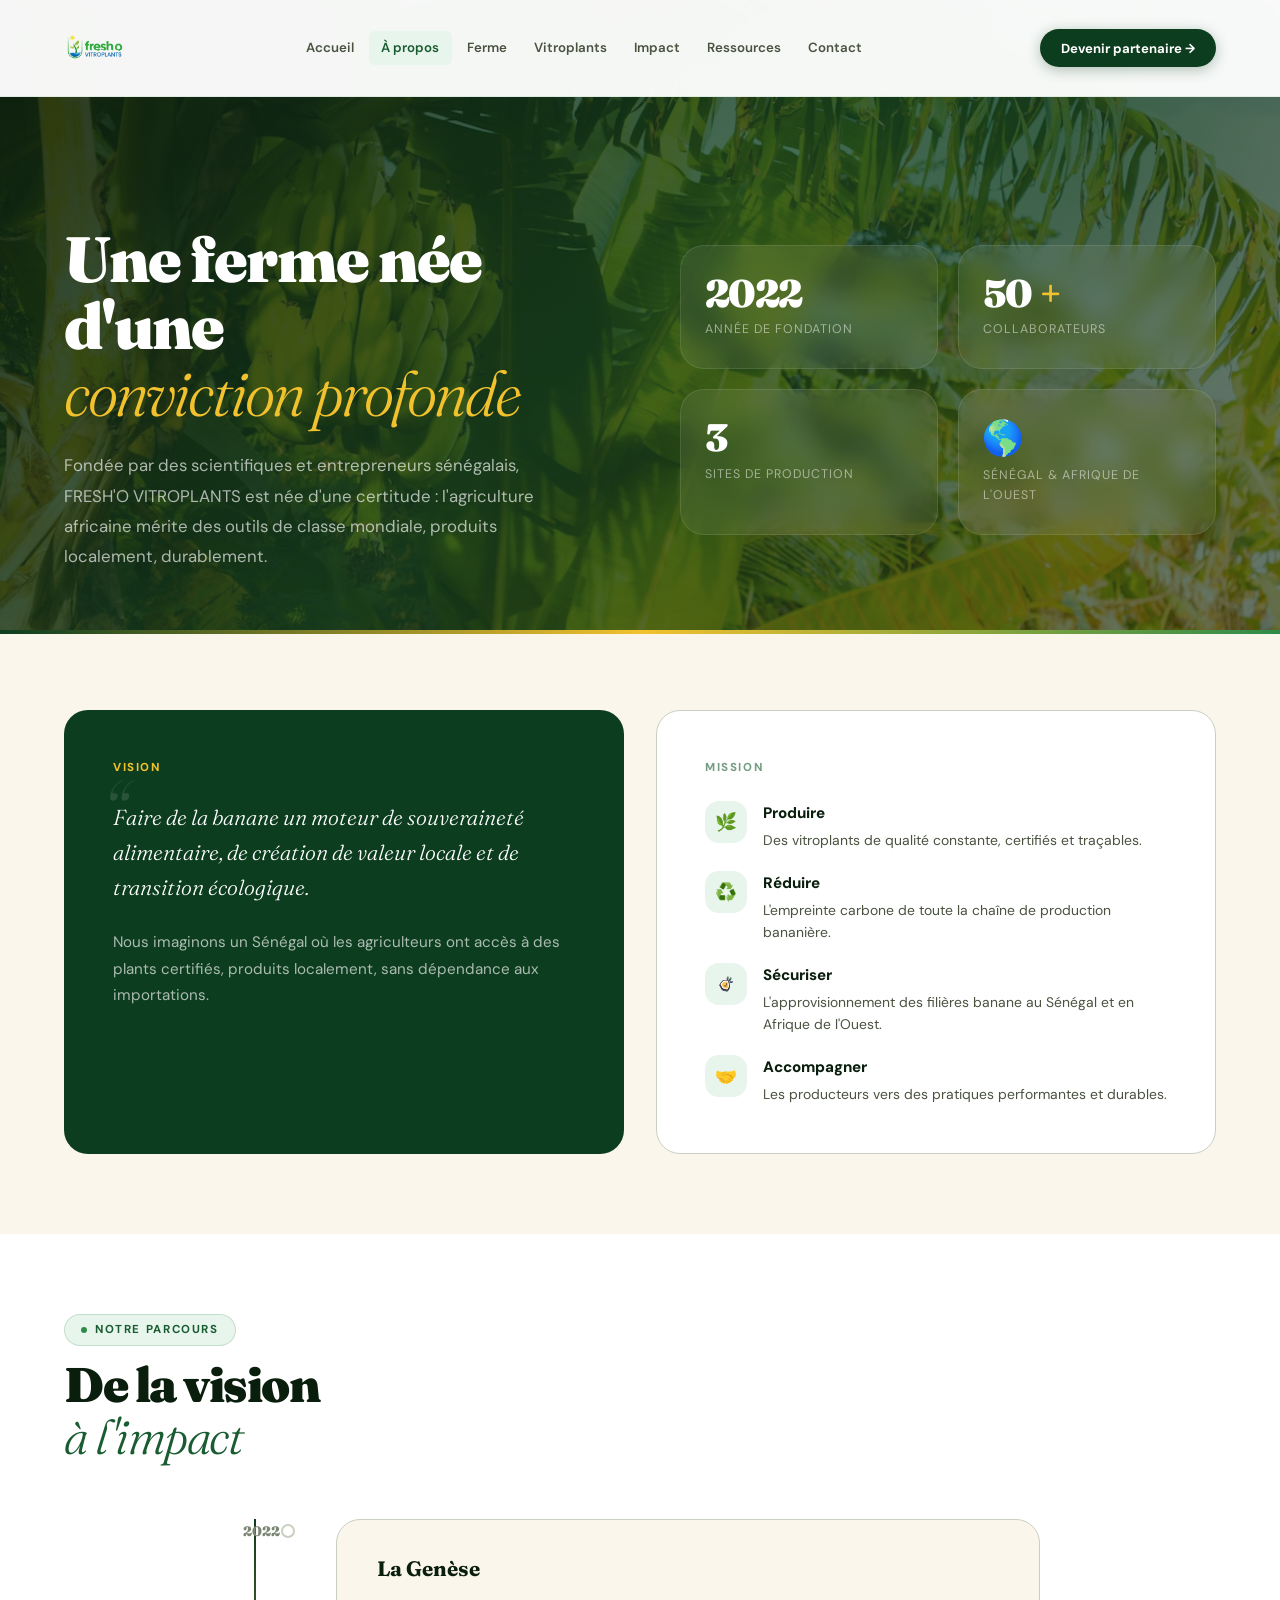
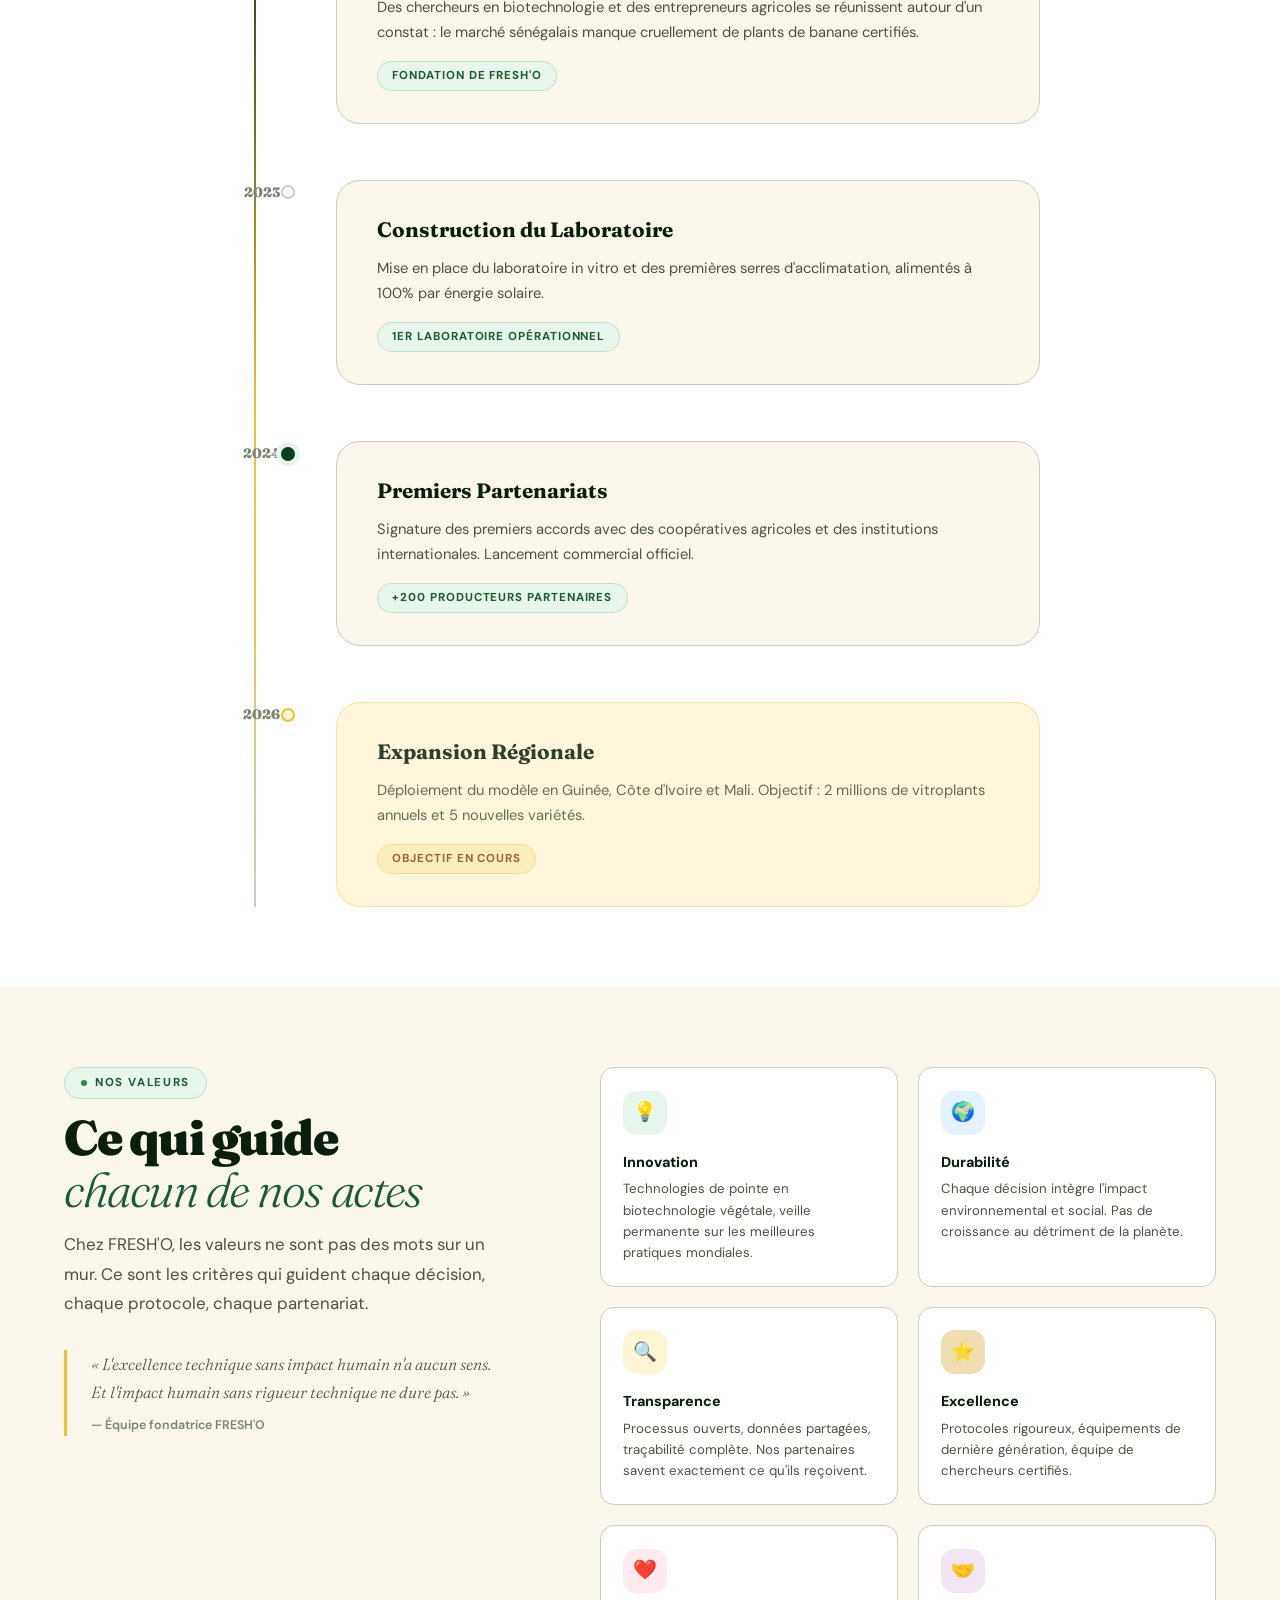
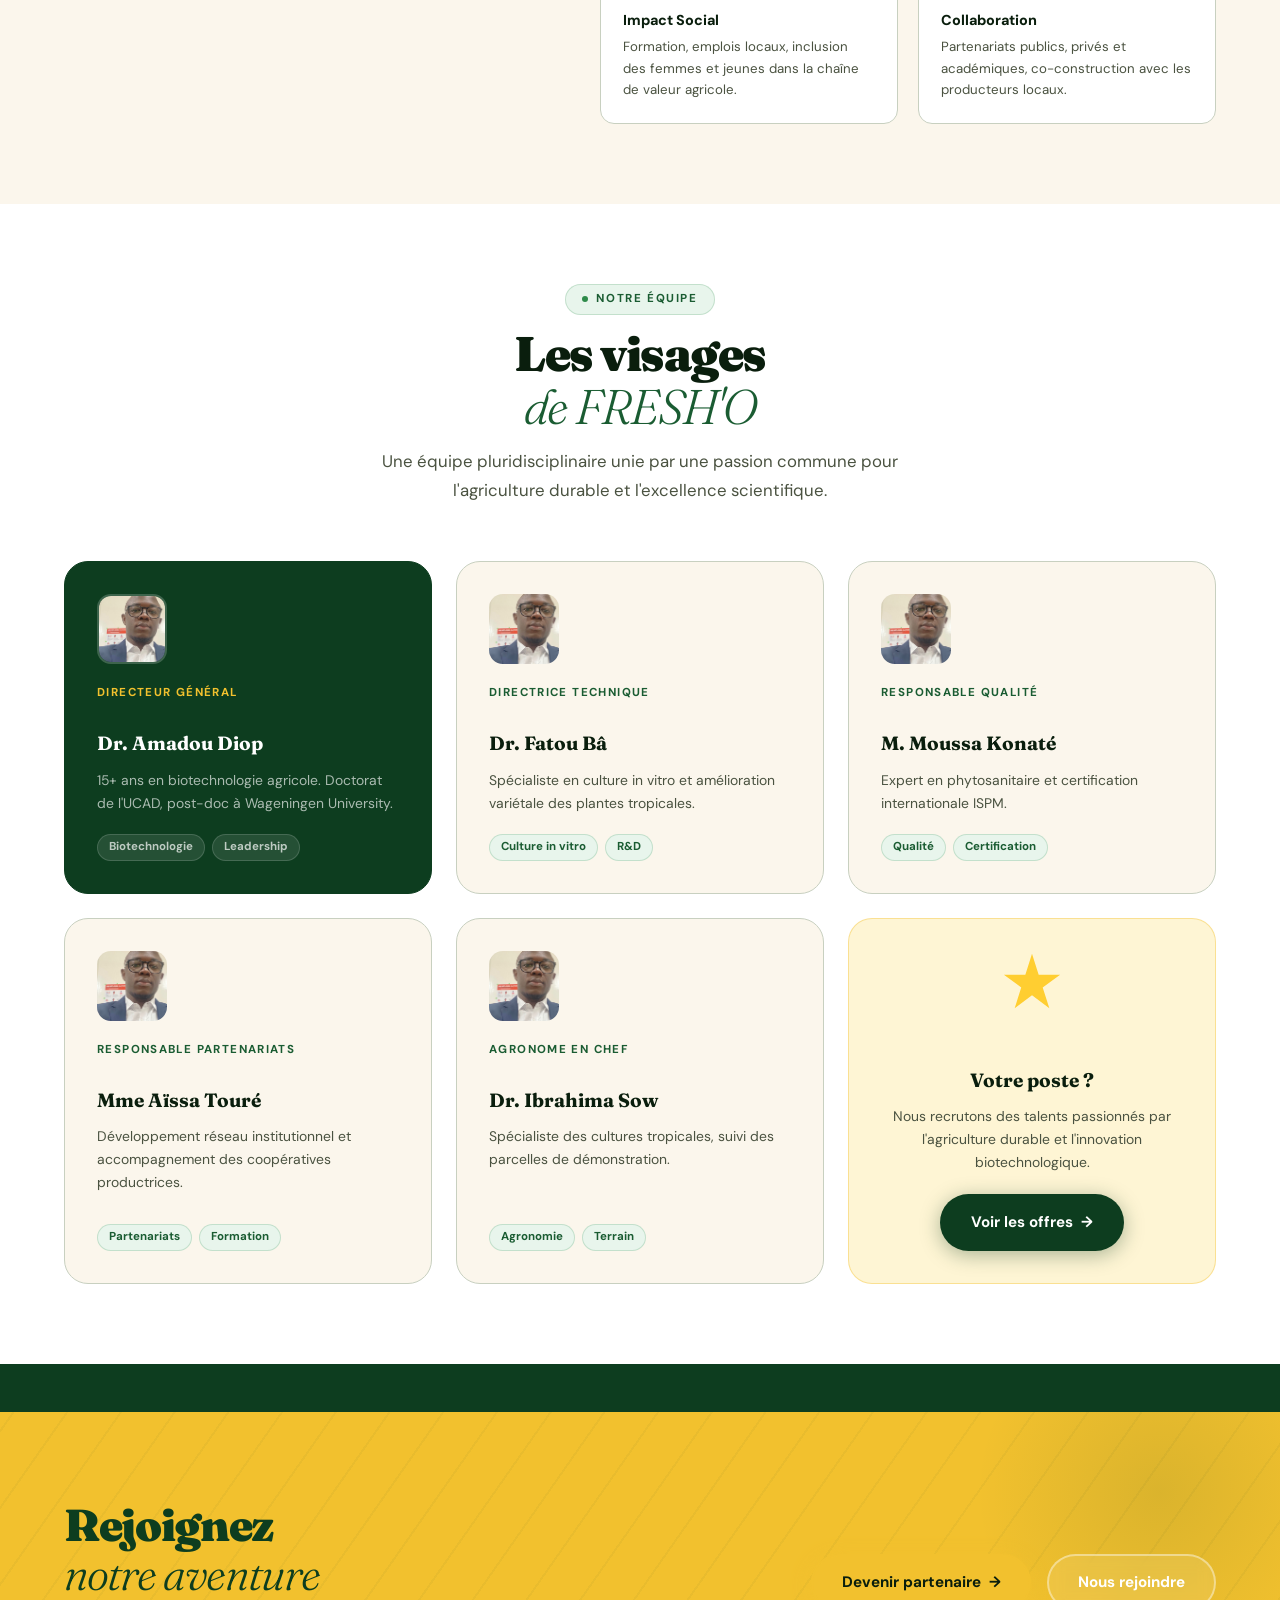
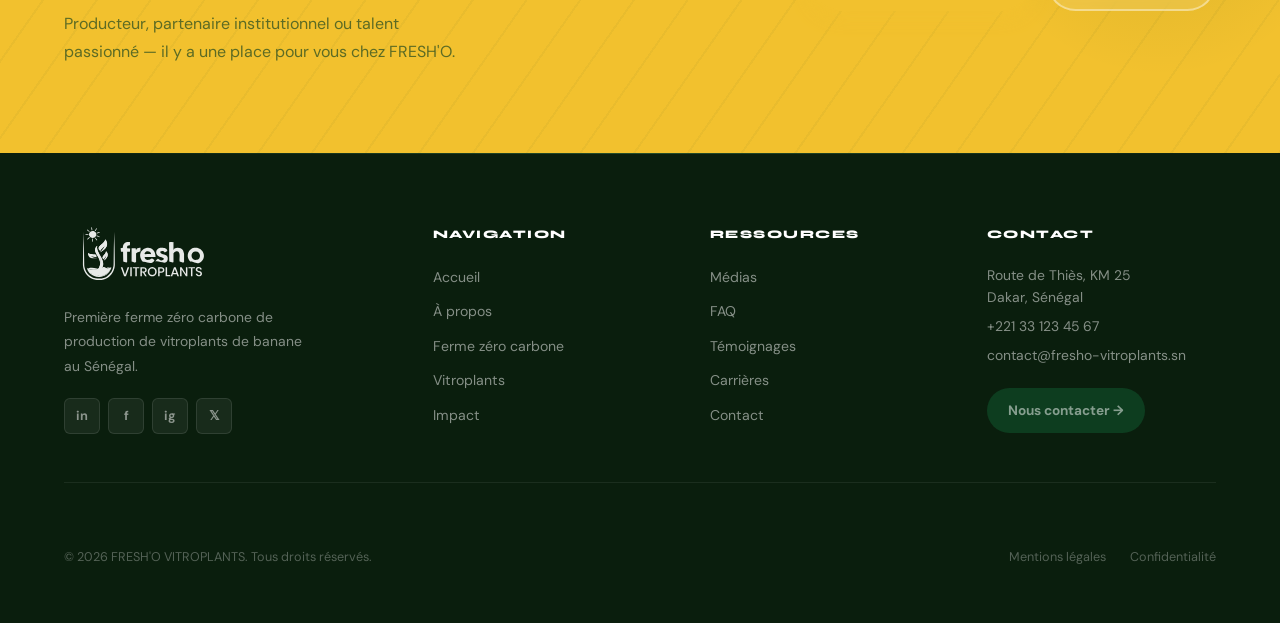
==== commit 7c78f24d: "Mes modifications" ====
--- a/apropos.html
+++ b/apropos.html
@@ -304,34 +304,6 @@
 </section>
 
 
-<!-- STATS -->
-<section class="section-stats-about">
-  <div class="container">
-    <div class="stats-about-inner">
-      <div class="stats-about-label">
-        <h3>FRESH'O<br>en chiffres</h3>
-        <p>Des données concrètes qui témoignent de notre impact et de notre croissance.</p>
-      </div>
-      <div class="stat-about-col">
-        <div class="stat-about-num">500K<span>+</span></div>
-        <div class="stat-about-lab">Vitroplants / an</div>
-      </div>
-      <div class="stat-about-col">
-        <div class="stat-about-num">95<span>%</span></div>
-        <div class="stat-about-lab">Taux de survie</div>
-      </div>
-      <div class="stat-about-col">
-        <div class="stat-about-num">−40<span>%</span></div>
-        <div class="stat-about-lab">Émissions CO₂</div>
-      </div>
-      <div class="stat-about-col">
-        <div class="stat-about-num">500<span>+</span></div>
-        <div class="stat-about-lab">Producteurs</div>
-      </div>
-    </div>
-  </div>
-</section>
-
 
 <!-- CTA -->
 <section class="section-cta">
@@ -353,7 +325,7 @@
         <div class="container">
             <div class="footer-grid">
                 <div class="footer-brand-col">
-                    <img src="images/Fresh'o_logo.png" alt="Fresh'O Vitroplants" class="footer-logo">
+                    <img src="images/Fresh'o_logo.svg" alt="Fresh'O Vitroplants" class="footer-logo">
                     <p>Première ferme zéro carbone de production de vitroplants de banane au Sénégal.</p>
                     <div class="footer-socials">
                         <a href="#" class="social-btn" aria-label="LinkedIn">in</a>
--- a/styles1.css
+++ b/styles1.css
@@ -1,3 +1,7 @@
+/* Masquer le menu burger par défaut */
+.nav-liens {
+  display: none;
+}
 /* =====================================================
    styles.css — FRESH'O VITROPLANTS v6
    Accueil + À propos + Ferme ZC + Vitroplants + Impact
@@ -6,63 +10,65 @@
 /* ================================================
    1. RESET & VARIABLES
    ================================================ */
-*, *::before, *::after {
-    box-sizing: border-box;
-    margin: 0;
-    padding: 0;
+*,
+*::before,
+*::after {
+  box-sizing: border-box;
+  margin: 0;
+  padding: 0;
 }
 :root {
-    /* Brand Colors */
-    --green-deep:    #0A2E0F;
-    --green-dark:    #1B5E20;
-    --green-mid:     #2E7D32;
-    --green-light:   #66BB6A;
-    --green-pale:    #E8F5E9;
-    --yellow:        #FFD600;
-    --yellow-warm:   #FFC107;
-    --yellow-pale:   #FFFDE7;
-    --blue-ocean:    #0D47A1;
-    --blue-mid:      #1565C0;
-    --blue-light:    #42A5F5;
-    --blue-pale:     #E3F2FD;
-    --ochre:         #BF8B30;
-    --sand:          #F5EFE0;
-    --white:         #FFFFFF;
-    --off-white:     #FAFAFA;
-    --text:          #0F1A10;
-    --text-muted:    #6B7280;
-    --text-light:    #9CA3AF;
-    --border:        #E5E7EB;
-    --border-dark:   rgba(255,255,255,0.1);
-
-    /* Typography */
-    --font-display: 'Syne', sans-serif;
-    --font-serif:   'Fraunces', serif;
-    --font-body:    'DM Sans', sans-serif;
-    --font:         'Poppins', sans-serif;
-
-    /* Spacing */
-    --radius-sm: 8px;
-    --radius-md: 16px;
-    --radius-lg: 24px;
-    --radius-xl: 40px;
-    --radius-full: 999px;
-
-    /* Shadows */
-    --shadow-sm:  0 2px 8px rgba(0,0,0,0.06);
-    --shadow-md:  0 8px 32px rgba(0,0,0,0.10);
-    --shadow-lg:  0 20px 60px rgba(0,0,0,0.14);
-    --shadow-glow: 0 0 40px rgba(102,187,106,0.2);
-
-    --transition: 0.3s cubic-bezier(0.4, 0, 0.2, 1);
-    --transition-slow: 0.6s cubic-bezier(0.4, 0, 0.2, 1);
+  /* Brand Colors */
+  --green-deep: #0a2e0f;
+  --green-dark: #1b5e20;
+  --green-mid: #2e7d32;
+  --green-light: #66bb6a;
+  --green-pale: #e8f5e9;
+  --yellow: #ffd600;
+  --yellow-warm: #ffc107;
+  --yellow-pale: #fffde7;
+  --blue-ocean: #0d47a1;
+  --blue-mid: #1565c0;
+  --blue-light: #42a5f5;
+  --blue-pale: #e3f2fd;
+  --ochre: #bf8b30;
+  --sand: #f5efe0;
+  --white: #ffffff;
+  --off-white: #fafafa;
+  --text: #0f1a10;
+  --text-muted: #6b7280;
+  --text-light: #9ca3af;
+  --border: #e5e7eb;
+  --border-dark: rgba(255, 255, 255, 0.1);
+
+  /* Typography */
+  --font-display: "Syne", sans-serif;
+  --font-serif: "Fraunces", serif;
+  --font-body: "DM Sans", sans-serif;
+  --font: "Poppins", sans-serif;
+
+  /* Spacing */
+  --radius-sm: 8px;
+  --radius-md: 16px;
+  --radius-lg: 24px;
+  --radius-xl: 40px;
+  --radius-full: 999px;
+
+  /* Shadows */
+  --shadow-sm: 0 2px 8px rgba(0, 0, 0, 0.06);
+  --shadow-md: 0 8px 32px rgba(0, 0, 0, 0.1);
+  --shadow-lg: 0 20px 60px rgba(0, 0, 0, 0.14);
+  --shadow-glow: 0 0 40px rgba(102, 187, 106, 0.2);
+
+  --transition: 0.3s cubic-bezier(0.4, 0, 0.2, 1);
+  --transition-slow: 0.6s cubic-bezier(0.4, 0, 0.2, 1);
 }
 
 /* ================================================
    2. BASE
    ================================================ */
 html {
-    scroll-behavior: smooth;
+  scroll-behavior: smooth;
 }
 body {
   font-family: var(--font-body);
@@ -72,532 +78,1075 @@
   overflow-x: hidden;
 }
 img {
-    max-width: 100%;
-    display: block;
+  max-width: 100%;
+  display: block;
 }
 a {
-    text-decoration: none;
-    color: inherit;
+  text-decoration: none;
+  color: inherit;
 }
 ul {
-    list-style: none;
+  list-style: none;
 }
 em {
-    font-family: var(--font-serif);
-    font-style: italic;
+  font-family: var(--font-serif);
+  font-style: italic;
 }
 
 /* ================================================
    3. LAYOUT & UTILITAIRES
    ================================================ */
 .container {
-    max-width: 1200px;
-    margin: 0 auto;
-    padding: 0 1.5rem;
+  max-width: 1200px;
+  margin: 0 auto;
+  padding: 0 1.5rem;
 }
 .section {
-    padding: 5rem 0;
+  padding: 5rem 0;
 }
 .mt-1 {
-    margin-top: 0.5rem;
+  margin-top: 0.5rem;
 }
 
 .mt-2 {
-    margin-top: 1rem;
+  margin-top: 1rem;
 }
 
 .mt-3 {
-    margin-top: 1.5rem;
+  margin-top: 1.5rem;
 }
 
 .mt-4 {
-    margin-top: 2rem;
+  margin-top: 2rem;
 }
 
 .mb-2 {
-    margin-bottom: 1rem;
+  margin-bottom: 1rem;
 }
 
 .text-center {
-    text-align: center;
+  text-align: center;
 }
 
 /* ===== CURSOR GLOW ===== */
 .cursor-glow {
-    position: fixed;
-    width: 400px;
-    height: 400px;
-    border-radius: 50%;
-    background: radial-gradient(circle, rgba(102,187,106,0.06) 0%, transparent 70%);
-    pointer-events: none;
-    z-index: 0;
-    transform: translate(-50%, -50%);
-    transition: left 0.1s, top 0.1s;
+  position: fixed;
+  width: 400px;
+  height: 400px;
+  border-radius: 50%;
+  background: radial-gradient(
+    circle,
+    rgba(102, 187, 106, 0.06) 0%,
+    transparent 70%
+  );
+  pointer-events: none;
+  z-index: 0;
+  transform: translate(-50%, -50%);
+  transition:
+    left 0.1s,
+    top 0.1s;
 }
 
 /* ===== SCROLL REVEAL ===== */
 .will-reveal {
-    opacity: 0;
-    transform: translateY(28px);
-    transition: opacity 0.7s ease, transform 0.7s ease;
+  opacity: 0;
+  transform: translateY(28px);
+  transition:
+    opacity 0.7s ease,
+    transform 0.7s ease;
 }
 .will-reveal.revealed {
-    opacity: 1;
-    transform: translateY(0);
+  opacity: 1;
+  transform: translateY(0);
 }
 
 /* ================================================
    4. TYPOGRAPHIE COMMUNE
    ================================================ */
 .section-tag {
-    display: inline-block;
-    font-family: var(--font-display);
-    font-size: 0.7rem;
-    font-weight: 600;
-    letter-spacing: 0.14em;
-    text-transform: uppercase;
-    color: var(--green-mid);
-    background: var(--green-pale);
-    padding: 0.3rem 1rem;
-    border-radius: var(--radius-full);
-    margin-bottom: 1rem;
+  display: inline-block;
+  font-family: var(--font-display);
+  font-size: 0.7rem;
+  font-weight: 600;
+  letter-spacing: 0.14em;
+  text-transform: uppercase;
+  color: var(--green-mid);
+  background: var(--green-pale);
+  padding: 0.3rem 1rem;
+  border-radius: var(--radius-full);
+  margin-bottom: 1rem;
 }
 .tag-light {
-    color: rgba(255,255,255,0.7);
-    background: rgba(255,255,255,0.1);
+  color: rgba(255, 255, 255, 0.7);
+  background: rgba(255, 255, 255, 0.1);
 }
 .section-title {
-    font-family: var(--font-display);
-    font-size: clamp(2rem, 3.5vw, 2.8rem);
-    font-weight: 800;
-    line-height: 1.15;
-    color: var(--text);
-    letter-spacing: -0.03em;
+  font-family: var(--font-display);
+  font-size: clamp(2rem, 3.5vw, 2.8rem);
+  font-weight: 800;
+  line-height: 1.15;
+  color: var(--text);
+  letter-spacing: -0.03em;
 }
 .section-title em {
-    color: var(--green-mid);
-    font-style: italic;
-}
-.title-light { color: var(--white); }
-.title-light em { color: var(--yellow); }
+  color: var(--green-mid);
+  font-style: italic;
+}
+.title-light {
+  color: var(--white);
+}
+.title-light em {
+  color: var(--yellow);
+}
 .section-desc {
-    max-width: 560px;
-    color: var(--text-muted);
-    font-size: 1.05rem;
-    margin-top: 0.75rem;
-    line-height: 1.75;
+  max-width: 560px;
+  color: var(--text-muted);
+  font-size: 1.05rem;
+  margin-top: 0.75rem;
+  line-height: 1.75;
 }
 .section-header {
-    text-align: center;
-    margin-bottom: 4rem;
-}
-.section-header .section-desc { margin: 0.75rem auto 0; }
+  text-align: center;
+  margin-bottom: 4rem;
+}
+.section-header .section-desc {
+  margin: 0.75rem auto 0;
+}
 
 /* ================================================
    5. BOUTONS
    ================================================ */
 .btn {
-    display: inline-flex;
-    align-items: center;
-    gap: 0.5rem;
-    padding: 0.85rem 1.8rem;
-    border-radius: var(--radius-full);
-    font-family: var(--font-display);
-    font-size: 0.9rem;
-    font-weight: 700;
-    cursor: pointer;
-    transition: var(--transition);
-    border: 2px solid transparent;
-    text-decoration: none;
-    white-space: nowrap;
-}
-.btn svg { transition: transform var(--transition); flex-shrink: 0; }
-.btn:hover svg { transform: translateX(3px); }
-
-.btn-primary { background: var(--green-dark); color: var(--white); border-color: var(--green-dark); }
-.btn-primary:hover { background: var(--green-mid); border-color: var(--green-mid); transform: translateY(-2px); box-shadow: 0 8px 24px rgba(27,94,32,0.35); }
-
-.btn-glass { background: rgba(255,255,255,0.12); color: var(--white); border-color: rgba(255,255,255,0.25); backdrop-filter: blur(10px); }
-.btn-glass:hover { background: rgba(255,255,255,0.2); border-color: rgba(255,255,255,0.5); transform: translateY(-2px); }
-
-.btn-yellow { background: var(--yellow); color: var(--text); border-color: var(--yellow); }
-.btn-yellow:hover { background: #e6c200; border-color: #e6c200; transform: translateY(-2px); box-shadow: 0 8px 24px rgba(255,214,0,0.4); }
-
-.btn-outline-dark { background: transparent; color: var(--text); border-color: var(--text); }
-.btn-outline-dark:hover { background: var(--text); color: var(--white); transform: translateY(-2px); }
+  display: inline-flex;
+  align-items: center;
+  gap: 0.5rem;
+  padding: 0.85rem 1.8rem;
+  border-radius: var(--radius-full);
+  font-family: var(--font-display);
+  font-size: 0.9rem;
+  font-weight: 700;
+  cursor: pointer;
+  transition: var(--transition);
+  border: 2px solid transparent;
+  text-decoration: none;
+  white-space: nowrap;
+}
+.btn svg {
+  transition: transform var(--transition);
+  flex-shrink: 0;
+}
+.btn:hover svg {
+  transform: translateX(3px);
+}
+
+.btn-primary {
+  background: var(--green-dark);
+  color: var(--white);
+  border-color: var(--green-dark);
+}
+.btn-primary:hover {
+  background: var(--green-mid);
+  border-color: var(--green-mid);
+  transform: translateY(-2px);
+  box-shadow: 0 8px 24px rgba(27, 94, 32, 0.35);
+}
+
+.btn-glass {
+  background: rgba(255, 255, 255, 0.12);
+  color: var(--white);
+  border-color: rgba(255, 255, 255, 0.25);
+  backdrop-filter: blur(10px);
+}
+.btn-glass:hover {
+  background: rgba(255, 255, 255, 0.2);
+  border-color: rgba(255, 255, 255, 0.5);
+  transform: translateY(-2px);
+}
+
+.btn-yellow {
+  background: var(--yellow);
+  color: var(--text);
+  border-color: var(--yellow);
+}
+.btn-yellow:hover {
+  background: #e6c200;
+  border-color: #e6c200;
+  transform: translateY(-2px);
+  box-shadow: 0 8px 24px rgba(255, 214, 0, 0.4);
+}
+
+.btn-outline-dark {
+  background: transparent;
+  color: var(--text);
+  border-color: var(--text);
+}
+.btn-outline-dark:hover {
+  background: var(--text);
+  color: var(--white);
+  transform: translateY(-2px);
+}
 
 .btn-yellow-lg {
-    display: inline-flex; align-items: center; gap: 0.5rem;
-    background: var(--yellow); color: var(--text);
-    font-family: var(--font-display); font-weight: 700; font-size: 1rem;
-    padding: 1rem 2.2rem; border-radius: var(--radius-full);
-    transition: var(--transition); border: none; cursor: pointer;
-}
-.btn-yellow-lg:hover { background: #e6c200; transform: translateY(-2px); box-shadow: 0 10px 30px rgba(255,214,0,0.4); }
-.btn-yellow-lg svg { transition: transform var(--transition); }
-.btn-yellow-lg:hover svg { transform: translateX(3px); }
+  display: inline-flex;
+  align-items: center;
+  gap: 0.5rem;
+  background: var(--yellow);
+  color: var(--text);
+  font-family: var(--font-display);
+  font-weight: 700;
+  font-size: 1rem;
+  padding: 1rem 2.2rem;
+  border-radius: var(--radius-full);
+  transition: var(--transition);
+  border: none;
+  cursor: pointer;
+}
+.btn-yellow-lg:hover {
+  background: #e6c200;
+  transform: translateY(-2px);
+  box-shadow: 0 10px 30px rgba(255, 214, 0, 0.4);
+}
+.btn-yellow-lg svg {
+  transition: transform var(--transition);
+}
+.btn-yellow-lg:hover svg {
+  transform: translateX(3px);
+}
 
 .btn-glass-lg {
-    display: inline-flex; align-items: center;
-    background: rgba(255,255,255,0.1); color: var(--white);
-    font-family: var(--font-display); font-weight: 600; font-size: 1rem;
-    padding: 1rem 2.2rem; border-radius: var(--radius-full);
-    border: 2px solid rgba(255,255,255,0.25);
-    transition: var(--transition); cursor: pointer;
-    backdrop-filter: blur(10px);
-}
-.btn-glass-lg:hover { background: rgba(255,255,255,0.18); border-color: rgba(255,255,255,0.5); transform: translateY(-2px); }
-
-.btn-ghost         { background: transparent; color: var(--white); border-color: rgba(255,255,255,0.5); }
-.btn-ghost:hover   { background: rgba(255,255,255,0.12); border-color: var(--white); }
-.btn-white         { background: var(--white); color: var(--green-dark); border-color: var(--white); }
-.btn-white:hover   { background: var(--off-white); transform: translateY(-2px); }
-.btn-outline-white       { background: transparent; color: var(--white); border-color: rgba(255,255,255,0.6); }
-.btn-outline-white:hover { background: rgba(255,255,255,0.1); border-color: var(--white); }
-.btn-icon { transition: transform var(--transition); }
-.btn:hover .btn-icon { transform: translateX(4px); }
+  display: inline-flex;
+  align-items: center;
+  background: rgba(255, 255, 255, 0.1);
+  color: var(--white);
+  font-family: var(--font-display);
+  font-weight: 600;
+  font-size: 1rem;
+  padding: 1rem 2.2rem;
+  border-radius: var(--radius-full);
+  border: 2px solid rgba(255, 255, 255, 0.25);
+  transition: var(--transition);
+  cursor: pointer;
+  backdrop-filter: blur(10px);
+}
+.btn-glass-lg:hover {
+  background: rgba(255, 255, 255, 0.18);
+  border-color: rgba(255, 255, 255, 0.5);
+  transform: translateY(-2px);
+}
+
+.btn-ghost {
+  background: transparent;
+  color: var(--white);
+  border-color: rgba(255, 255, 255, 0.5);
+}
+.btn-ghost:hover {
+  background: rgba(255, 255, 255, 0.12);
+  border-color: var(--white);
+}
+.btn-white {
+  background: var(--white);
+  color: var(--green-dark);
+  border-color: var(--white);
+}
+.btn-white:hover {
+  background: var(--off-white);
+  transform: translateY(-2px);
+}
+.btn-outline-white {
+  background: transparent;
+  color: var(--white);
+  border-color: rgba(255, 255, 255, 0.6);
+}
+.btn-outline-white:hover {
+  background: rgba(255, 255, 255, 0.1);
+  border-color: var(--white);
+}
+.btn-icon {
+  transition: transform var(--transition);
+}
+.btn:hover .btn-icon {
+  transform: translateX(4px);
+}
 
 /* ================================================
    6. NAVBAR
    ================================================ */
 .navbar {
-    position: fixed; top: 0; left: 0; right: 0; z-index: 100;
-    padding: 0.9rem 0;
-    background: rgba(255,255,255,0.92);
-    backdrop-filter: blur(20px);
-    -webkit-backdrop-filter: blur(20px);
-    border-bottom: 1px solid rgba(0,0,0,0.06);
-    transition: var(--transition);
+  position: fixed;
+  top: 0;
+  left: 0;
+  right: 0;
+  z-index: 100;
+  padding: 0.9rem 0;
+  background: rgba(255, 255, 255, 0.92);
+  backdrop-filter: blur(20px);
+  -webkit-backdrop-filter: blur(20px);
+  border-bottom: 1px solid rgba(0, 0, 0, 0.06);
+  transition: var(--transition);
 }
 .navbar.scrolled {
-    padding: 0.65rem 0;
-    box-shadow: 0 4px 30px rgba(0,0,0,0.08);
-}
-.navbar-container { display: flex; align-items: center; gap: 1.5rem; }
-.navbar-brand { display: flex; align-items: center; }
-.brand-logo { height: 38px; width: auto; }
-.navbar-nav { display: flex; align-items: center; gap: 0.15rem; flex: 1; justify-content: center; }
+  padding: 0.65rem 0;
+  box-shadow: 0 4px 30px rgba(0, 0, 0, 0.08);
+}
+.navbar-container {
+  display: flex;
+  align-items: center;
+  gap: 1.5rem;
+}
+.navbar-brand {
+  display: flex;
+  align-items: center;
+}
+.brand-logo {
+  height: 38px;
+  width: auto;
+}
+.navbar-nav {
+  display: flex;
+  align-items: center;
+  gap: 0.15rem;
+  flex: 1;
+  justify-content: center;
+}
 .nav-link {
-    font-family: var(--font-display);
-    font-size: 0.82rem; font-weight: 600;
-    color: var(--text-muted);
-    padding: 0.45rem 0.8rem;
-    border-radius: var(--radius-sm);
-    transition: var(--transition);
-    letter-spacing: 0.01em;
-}
-.nav-link:hover, .nav-link.active { color: var(--green-dark); background: var(--green-pale); }
+  font-family: var(--font-display);
+  font-size: 0.82rem;
+  font-weight: 600;
+  color: var(--text-muted);
+  padding: 0.45rem 0.8rem;
+  border-radius: var(--radius-sm);
+  transition: var(--transition);
+  letter-spacing: 0.01em;
+}
+.nav-link:hover,
+.nav-link.active {
+  color: var(--green-dark);
+  background: var(--green-pale);
+}
 .btn-cta-nav {
-    background: var(--green-dark); color: var(--white);
-    font-family: var(--font-display); font-size: 0.8rem; font-weight: 700;
-    padding: 0.55rem 1.2rem; border-radius: var(--radius-full);
-    white-space: nowrap; transition: var(--transition);
-}
-.btn-cta-nav:hover { background: var(--green-mid); transform: translateY(-1px); }
+  background: var(--green-dark);
+  color: var(--white);
+  font-family: var(--font-display);
+  font-size: 0.8rem;
+  font-weight: 700;
+  padding: 0.55rem 1.2rem;
+  border-radius: var(--radius-full);
+  white-space: nowrap;
+  transition: var(--transition);
+}
+.btn-cta-nav:hover {
+  background: var(--green-mid);
+  transform: translateY(-1px);
+}
 .nav-toggle {
-    display: none;
-    flex-direction: column; gap: 5px;
-    background: none; border: none; cursor: pointer;
-    padding: 6px;
+  display: none;
+  flex-direction: column;
+  gap: 5px;
+  background: none;
+  border: none;
+  cursor: pointer;
+  padding: 6px;
 }
 .nav-toggle span {
-    display: block; width: 22px; height: 2px;
-    background: var(--text);
-    border-radius: 2px;
-    transition: var(--transition);
-}
-.nav-toggle.active span:nth-child(1) { transform: rotate(45deg) translate(5px, 5px); }
-.nav-toggle.active span:nth-child(2) { opacity: 0; }
-.nav-toggle.active span:nth-child(3) { transform: rotate(-45deg) translate(5px, -5px); }
+  display: block;
+  width: 22px;
+  height: 2px;
+  background: var(--text);
+  border-radius: 2px;
+  transition: var(--transition);
+}
+.nav-toggle.active span:nth-child(1) {
+  transform: rotate(45deg) translate(5px, 5px);
+}
+.nav-toggle.active span:nth-child(2) {
+  opacity: 0;
+}
+.nav-toggle.active span:nth-child(3) {
+  transform: rotate(-45deg) translate(5px, -5px);
+}
 
 /* ================================================
    7. HERO ACCUEIL
    ================================================ */
-.hero { 
-    min-height: 100vh; 
-    background: linear-gradient(135deg, 
-        #0A3D0F 0%, 
-        #1B5E20 25%, 
-        #2E7D32 50%, 
-        #1A5E1F 75%, 
-        #0F4C1F 100%
-    ); 
-    display: flex; 
-    align-items: center; 
-    padding-top: 80px; 
-    position: relative; 
-    overflow: hidden;
-}
-.hero-bg-shapes { 
-    position: absolute; 
-    inset: 0; 
-    pointer-events: none; 
-}
-.shape { 
-    position: absolute; 
-    border-radius: 50%; 
-    opacity: 0.06; 
-    background: var(--white); 
-}
-.shape-1 { 
-    width: 800px; 
-    height: 800px; 
-    top: -250px; 
-    right: -200px; 
-    background: radial-gradient(circle, rgba(255,255,255,0.1) 0%, rgba(255,255,255,0.05) 50%, rgba(255,255,255,0) 100%);
-}
-.shape-2 { 
-    width: 400px; 
-    height: 400px; 
-    bottom: -150px; 
-    left: 10%; 
-    background: radial-gradient(circle, rgba(102,187,106,0.08) 0%, rgba(102,187,106,0.04) 50%, rgba(102,187,106,0) 100%);
-}
-.shape-3 { 
-    width: 200px; 
-    height: 200px; 
-    top: 20%; 
-    left: 60%; 
-    background: radial-gradient(circle, rgba(255,214,0,0.08) 0%, rgba(255,214,0,0.04) 50%, rgba(255,214,0,0) 100%);
-}
-.shape-4 { 
-    width: 120px; 
-    height: 120px; 
-    bottom: 30%; 
-    right: 15%; 
-    background: radial-gradient(circle, rgba(255,255,255,0.08) 0%, rgba(255,255,255,0.04) 50%, rgba(255,255,255,0) 100%);
-    border-radius: 50%;
-    animation: float 6s ease-in-out infinite;
-}
-.shape-5 { 
-    width: 80px; 
-    height: 80px; 
-    top: 60%; 
-    left: 25%; 
-    background: radial-gradient(circle, rgba(255,193,7,0.08) 0%, rgba(255,193,7,0.04) 50%, rgba(255,193,7,0) 100%);
-    border-radius: 50%;
-    animation: float-reverse 8s ease-in-out infinite;
+.hero {
+  min-height: 100vh;
+  background: linear-gradient(
+    135deg,
+    #0a3d0f 0%,
+    #1b5e20 25%,
+    #2e7d32 50%,
+    #1a5e1f 75%,
+    #0f4c1f 100%
+  );
+  display: flex;
+  align-items: center;
+  padding-top: 80px;
+  position: relative;
+  overflow: hidden;
+}
+.hero-bg-shapes {
+  position: absolute;
+  inset: 0;
+  pointer-events: none;
+}
+.shape {
+  position: absolute;
+  border-radius: 50%;
+  opacity: 0.06;
+  background: var(--white);
+}
+.shape-1 {
+  width: 800px;
+  height: 800px;
+  top: -250px;
+  right: -200px;
+  background: radial-gradient(
+    circle,
+    rgba(255, 255, 255, 0.1) 0%,
+    rgba(255, 255, 255, 0.05) 50%,
+    rgba(255, 255, 255, 0) 100%
+  );
+}
+.shape-2 {
+  width: 400px;
+  height: 400px;
+  bottom: -150px;
+  left: 10%;
+  background: radial-gradient(
+    circle,
+    rgba(102, 187, 106, 0.08) 0%,
+    rgba(102, 187, 106, 0.04) 50%,
+    rgba(102, 187, 106, 0) 100%
+  );
+}
+.shape-3 {
+  width: 200px;
+  height: 200px;
+  top: 20%;
+  left: 60%;
+  background: radial-gradient(
+    circle,
+    rgba(255, 214, 0, 0.08) 0%,
+    rgba(255, 214, 0, 0.04) 50%,
+    rgba(255, 214, 0, 0) 100%
+  );
+}
+.shape-4 {
+  width: 120px;
+  height: 120px;
+  bottom: 30%;
+  right: 15%;
+  background: radial-gradient(
+    circle,
+    rgba(255, 255, 255, 0.08) 0%,
+    rgba(255, 255, 255, 0.04) 50%,
+    rgba(255, 255, 255, 0) 100%
+  );
+  border-radius: 50%;
+  animation: float 6s ease-in-out infinite;
+}
+.shape-5 {
+  width: 80px;
+  height: 80px;
+  top: 60%;
+  left: 25%;
+  background: radial-gradient(
+    circle,
+    rgba(255, 193, 7, 0.08) 0%,
+    rgba(255, 193, 7, 0.04) 50%,
+    rgba(255, 193, 7, 0) 100%
+  );
+  border-radius: 50%;
+  animation: float-reverse 8s ease-in-out infinite;
 }
 @keyframes float {
-    0%, 100% { transform: translateY(0px) rotate(0deg); }
-    33% { transform: translateY(-20px) rotate(5deg); }
-    66% { transform: translateY(-10px) rotate(-3deg); }
+  0%,
+  100% {
+    transform: translateY(0px) rotate(0deg);
+  }
+  33% {
+    transform: translateY(-20px) rotate(5deg);
+  }
+  66% {
+    transform: translateY(-10px) rotate(-3deg);
+  }
 }
 @keyframes float-reverse {
-    0%, 100% { transform: translateY(0px) rotate(0deg); }
-    33% { transform: translateY(-20px) rotate(-5deg); }
-    66% { transform: translateY(-10px) rotate(3deg); }
-}
-.hero-grid     { display: grid; grid-template-columns: 1fr 1fr; gap: 4rem; align-items: center; padding: 4rem 0; }
-.hero-badge    { display: inline-flex; align-items: center; gap: 0.5rem; background: rgba(255,255,255,0.12); color: var(--white); padding: 0.4rem 1rem; border-radius: 100px; font-size: 0.82rem; font-weight: 500; margin-bottom: 1.5rem; border: 1px solid rgba(255,255,255,0.2); }
-.badge-dot     { width: 8px; height: 8px; background: var(--green-light); border-radius: 50%; animation: pulse 2s infinite; }
-@keyframes pulse { 0%, 100% { opacity: 1; transform: scale(1); } 50% { opacity: 0.6; transform: scale(1.3); } }
-.hero-title    { font-size: clamp(2.5rem, 5vw, 4rem); font-weight: 800; color: var(--white); line-height: 1.1; margin-bottom: 1.25rem; letter-spacing: -0.03em; }
-.hero-subtitle { color: rgba(255,255,255,0.75); font-size: 1.1rem; max-width: 480px; margin-bottom: 2rem; line-height: 1.7; }
-.hero-actions  { display: flex; gap: 1rem; flex-wrap: wrap; margin-bottom: 3rem; }
-.hero-trust    { display: flex; align-items: center; gap: 1.5rem; }
-.trust-item    { text-align: center; }
-.trust-num     { display: block; font-size: 1.4rem; font-weight: 800; color: var(--yellow); }
-.trust-label   { font-size: 0.75rem; color: rgba(255,255,255,0.6); text-transform: uppercase; letter-spacing: 0.05em; }
-.trust-divider { width: 1px; height: 36px; background: rgba(255,255,255,0.2); }
-.hero-visual   { position: relative; height: 420px; }
-.visual-card   { 
-    position: absolute; 
-    background: rgba(255,255,255,0.08); 
-    backdrop-filter: blur(15px); 
-    border: 1px solid rgba(255,255,255,0.15); 
-    border-radius: var(--radius-lg); 
-    display: flex; 
-    flex-direction: column; 
-    align-items: center; 
-    justify-content: center; 
-    gap: 0.5rem;
-    transition: var(--transition);
-    animation: cardFloat 4s ease-in-out infinite;
+  0%,
+  100% {
+    transform: translateY(0px) rotate(0deg);
+  }
+  33% {
+    transform: translateY(-20px) rotate(-5deg);
+  }
+  66% {
+    transform: translateY(-10px) rotate(3deg);
+  }
+}
+.hero-grid {
+  display: grid;
+  grid-template-columns: 1fr 1fr;
+  gap: 4rem;
+  align-items: center;
+  padding: 4rem 0;
+}
+.hero-badge {
+  display: inline-flex;
+  align-items: center;
+  gap: 0.5rem;
+  background: rgba(255, 255, 255, 0.12);
+  color: var(--white);
+  padding: 0.4rem 1rem;
+  border-radius: 100px;
+  font-size: 0.82rem;
+  font-weight: 500;
+  margin-bottom: 1.5rem;
+  border: 1px solid rgba(255, 255, 255, 0.2);
+}
+.badge-dot {
+  width: 8px;
+  height: 8px;
+  background: var(--green-light);
+  border-radius: 50%;
+  animation: pulse 2s infinite;
+}
+@keyframes pulse {
+  0%,
+  100% {
+    opacity: 1;
+    transform: scale(1);
+  }
+  50% {
+    opacity: 0.6;
+    transform: scale(1.3);
+  }
+}
+.hero-title {
+  font-size: clamp(2.5rem, 5vw, 4rem);
+  font-weight: 800;
+  color: var(--white);
+  line-height: 1.1;
+  margin-bottom: 1.25rem;
+  letter-spacing: -0.03em;
+}
+.hero-subtitle {
+  color: rgba(255, 255, 255, 0.75);
+  font-size: 1.1rem;
+  max-width: 480px;
+  margin-bottom: 2rem;
+  line-height: 1.7;
+}
+.hero-actions {
+  display: flex;
+  gap: 1rem;
+  flex-wrap: wrap;
+  margin-bottom: 3rem;
+}
+.hero-trust {
+  display: flex;
+  align-items: center;
+  gap: 1.5rem;
+}
+.trust-item {
+  text-align: center;
+}
+.trust-num {
+  display: block;
+  font-size: 1.4rem;
+  font-weight: 800;
+  color: var(--yellow);
+}
+.trust-label {
+  font-size: 0.75rem;
+  color: rgba(255, 255, 255, 0.6);
+  text-transform: uppercase;
+  letter-spacing: 0.05em;
+}
+.trust-divider {
+  width: 1px;
+  height: 36px;
+  background: rgba(255, 255, 255, 0.2);
+}
+.hero-visual {
+  position: relative;
+  height: 420px;
+}
+.visual-card {
+  position: absolute;
+  background: rgba(255, 255, 255, 0.08);
+  backdrop-filter: blur(15px);
+  border: 1px solid rgba(255, 255, 255, 0.15);
+  border-radius: var(--radius-lg);
+  display: flex;
+  flex-direction: column;
+  align-items: center;
+  justify-content: center;
+  gap: 0.5rem;
+  transition: var(--transition);
+  animation: cardFloat 4s ease-in-out infinite;
 }
 .visual-card:hover {
-    transform: translateY(-5px) scale(1.02);
-    background: rgba(255,255,255,0.12);
-    border-color: rgba(255,255,255,0.25);
-}
-.main-card     { 
-    width: 320px; 
-    height: 340px; 
-    left: 50%; 
-    top: 50%; 
-    transform: translate(-50%, -50%);
-    background: linear-gradient(135deg, rgba(255,255,255,0.1) 0%, rgba(255,255,255,0.05) 100%);
-    box-shadow: 0 20px 40px rgba(0,0,0,0.1);
-}
-.visual-placeholder { 
-    text-align: center; 
-    color: rgba(255,255,255,0.8);
-    position: relative;
-}
-.visual-placeholder span { 
-    font-size: 3.5rem; 
-    margin-bottom: 0.5rem;
-    display: block;
-    animation: iconGlow 3s ease-in-out infinite;
-}
-.visual-placeholder p    { 
-    font-size: 0.9rem; 
-    margin-top: 0.5rem;
-    font-weight: 500;
-    text-transform: uppercase;
-    letter-spacing: 0.1em;
-}
-.small-card    { 
-    width: 160px; 
-    height: 80px; 
-    flex-direction: row; 
-    gap: 0.75rem; 
-    padding: 0 1.25rem;
-    background: rgba(255,214,0,0.1);
-    border-color: rgba(255,214,0,0.2);
-}
-.top-right     { 
-    right: 0; 
-    top: 30px;
-    animation: cardFloat 4s ease-in-out infinite 0.5s;
-}
-.bottom-left   { 
-    left: 0; 
-    bottom: 40px;
-    animation: cardFloat 4s ease-in-out infinite 1s;
-}
-.card-emoji    { 
-    font-size: 1.5rem; 
-    filter: drop-shadow(0 2px 4px rgba(0,0,0,0.1));
-}
-.card-text     { 
-    font-size: 0.78rem; 
-    color: rgba(255,255,255,0.9); 
-    font-weight: 600;
-    text-transform: uppercase;
-    letter-spacing: 0.05em;
+  transform: translateY(-5px) scale(1.02);
+  background: rgba(255, 255, 255, 0.12);
+  border-color: rgba(255, 255, 255, 0.25);
+}
+.main-card {
+  width: 320px;
+  height: 340px;
+  left: 50%;
+  top: 50%;
+  transform: translate(-50%, -50%);
+  background: linear-gradient(
+    135deg,
+    rgba(255, 255, 255, 0.1) 0%,
+    rgba(255, 255, 255, 0.05) 100%
+  );
+  box-shadow: 0 20px 40px rgba(0, 0, 0, 0.1);
+}
+.visual-placeholder {
+  text-align: center;
+  color: rgba(255, 255, 255, 0.8);
+  position: relative;
+}
+.visual-placeholder span {
+  font-size: 3.5rem;
+  margin-bottom: 0.5rem;
+  display: block;
+  animation: iconGlow 3s ease-in-out infinite;
+}
+.visual-placeholder p {
+  font-size: 0.9rem;
+  margin-top: 0.5rem;
+  font-weight: 500;
+  text-transform: uppercase;
+  letter-spacing: 0.1em;
+}
+.small-card {
+  width: 160px;
+  height: 80px;
+  flex-direction: row;
+  gap: 0.75rem;
+  padding: 0 1.25rem;
+  background: rgba(255, 214, 0, 0.1);
+  border-color: rgba(255, 214, 0, 0.2);
+}
+.top-right {
+  right: 0;
+  top: 30px;
+  animation: cardFloat 4s ease-in-out infinite 0.5s;
+}
+.bottom-left {
+  left: 0;
+  bottom: 40px;
+  animation: cardFloat 4s ease-in-out infinite 1s;
+}
+.card-emoji {
+  font-size: 1.5rem;
+  filter: drop-shadow(0 2px 4px rgba(0, 0, 0, 0.1));
+}
+.card-text {
+  font-size: 0.78rem;
+  color: rgba(255, 255, 255, 0.9);
+  font-weight: 600;
+  text-transform: uppercase;
+  letter-spacing: 0.05em;
 }
 @keyframes cardFloat {
-    0%, 100% { transform: translateY(0px); }
-    50% { transform: translateY(-10px); }
+  0%,
+  100% {
+    transform: translateY(0px);
+  }
+  50% {
+    transform: translateY(-10px);
+  }
 }
 @keyframes iconGlow {
-    0%, 100% { 
-        transform: scale(1);
-        filter: drop-shadow(0 0 10px rgba(255,255,255,0.3));
-    }
-    50% { 
-        transform: scale(1.05);
-        filter: drop-shadow(0 0 20px rgba(255,255,255,0.5));
-    }
+  0%,
+  100% {
+    transform: scale(1);
+    filter: drop-shadow(0 0 10px rgba(255, 255, 255, 0.3));
+  }
+  50% {
+    transform: scale(1.05);
+    filter: drop-shadow(0 0 20px rgba(255, 255, 255, 0.5));
+  }
 }
 
 /* ================================================
    8. ENGAGEMENT / PILLAR CARDS
    ================================================ */
-.section-engagement { background: var(--white); }
-.pillar-grid { display: grid; grid-template-columns: repeat(3, 1fr); gap: 1.5rem; }
-.pillar-card { padding: 2rem; border-radius: var(--radius-lg); border: 1px solid var(--border); transition: var(--transition); position: relative; overflow: hidden; }
-.pillar-card::before { content: ''; position: absolute; top: 0; left: 0; right: 0; height: 4px; }
-.pillar-1::before { background: linear-gradient(90deg, var(--green-dark), var(--green-light)); }
-.pillar-2::before { background: linear-gradient(90deg, #1565C0, #42A5F5); }
-.pillar-3::before { background: linear-gradient(90deg, #E65100, #FFA726); }
-.pillar-card:hover { transform: translateY(-6px); box-shadow: var(--shadow-lg); border-color: transparent; }
-.pillar-icon    { font-size: 2.2rem; margin-bottom: 1rem; }
-.pillar-card h3 { font-size: 1.15rem; font-weight: 700; margin-bottom: 0.75rem; }
-.pillar-card p  { color: var(--text-muted); font-size: 0.93rem; margin-bottom: 1.25rem; }
-.pillar-link    { font-size: 0.85rem; font-weight: 600; color: var(--green-mid); }
-.pillar-link:hover { color: var(--green-dark); }
+.section-engagement {
+  background: var(--white);
+}
+.pillar-grid {
+  display: grid;
+  grid-template-columns: repeat(3, 1fr);
+  gap: 1.5rem;
+}
+.pillar-card {
+  padding: 2rem;
+  border-radius: var(--radius-lg);
+  border: 1px solid var(--border);
+  transition: var(--transition);
+  position: relative;
+  overflow: hidden;
+}
+.pillar-card::before {
+  content: "";
+  position: absolute;
+  top: 0;
+  left: 0;
+  right: 0;
+  height: 4px;
+}
+.pillar-1::before {
+  background: linear-gradient(90deg, var(--green-dark), var(--green-light));
+}
+.pillar-2::before {
+  background: linear-gradient(90deg, #1565c0, #42a5f5);
+}
+.pillar-3::before {
+  background: linear-gradient(90deg, #e65100, #ffa726);
+}
+.pillar-card:hover {
+  transform: translateY(-6px);
+  box-shadow: var(--shadow-lg);
+  border-color: transparent;
+}
+.pillar-icon {
+  font-size: 2.2rem;
+  margin-bottom: 1rem;
+}
+.pillar-card h3 {
+  font-size: 1.15rem;
+  font-weight: 700;
+  margin-bottom: 0.75rem;
+}
+.pillar-card p {
+  color: var(--text-muted);
+  font-size: 0.93rem;
+  margin-bottom: 1.25rem;
+}
+.pillar-link {
+  font-size: 0.85rem;
+  font-weight: 600;
+  color: var(--green-mid);
+}
+.pillar-link:hover {
+  color: var(--green-dark);
+}
 
 /* ================================================
    9. ATOUTS
    ================================================ */
-.section-atouts { background: var(--beige); }
-.atouts-layout  { display: grid; grid-template-columns: 1fr 1.5fr; gap: 5rem; align-items: start; }
-.atouts-left p  { color: var(--text-muted); margin-top: 0.75rem; font-size: 1rem; }
-.atouts-right   { display: flex; flex-direction: column; gap: 1rem; }
-.atout-item     { display: flex; gap: 1.25rem; align-items: flex-start; background: var(--white); padding: 1.25rem 1.5rem; border-radius: var(--radius-md); border: 1px solid var(--border); transition: var(--transition); }
-.atout-item:hover { box-shadow: var(--shadow-md); transform: translateX(4px); border-color: var(--green-light); }
-.atout-num      { width: 44px; height: 44px; display: flex; align-items: center; justify-content: center; border-radius: var(--radius-sm); background: var(--green-dark); color: rgba(255,255,255,0.35); font-size: 0.8rem; font-weight: 700; flex-shrink: 0; }
-.atout-body h4  { font-size: 0.95rem; font-weight: 700; margin-bottom: 0.25rem; }
-.atout-body p   { font-size: 0.88rem; color: var(--text-muted); }
+.section-atouts {
+  background: var(--beige);
+}
+.atouts-layout {
+  display: grid;
+  grid-template-columns: 1fr 1.5fr;
+  gap: 5rem;
+  align-items: start;
+}
+.atouts-left p {
+  color: var(--text-muted);
+  margin-top: 0.75rem;
+  font-size: 1rem;
+}
+.atouts-right {
+  display: flex;
+  flex-direction: column;
+  gap: 1rem;
+}
+.atout-item {
+  display: flex;
+  gap: 1.25rem;
+  align-items: flex-start;
+  background: var(--white);
+  padding: 1.25rem 1.5rem;
+  border-radius: var(--radius-md);
+  border: 1px solid var(--border);
+  transition: var(--transition);
+}
+.atout-item:hover {
+  box-shadow: var(--shadow-md);
+  transform: translateX(4px);
+  border-color: var(--green-light);
+}
+.atout-num {
+  width: 44px;
+  height: 44px;
+  display: flex;
+  align-items: center;
+  justify-content: center;
+  border-radius: var(--radius-sm);
+  background: var(--green-dark);
+  color: rgba(255, 255, 255, 0.35);
+  font-size: 0.8rem;
+  font-weight: 700;
+  flex-shrink: 0;
+}
+.atout-body h4 {
+  font-size: 0.95rem;
+  font-weight: 700;
+  margin-bottom: 0.25rem;
+}
+.atout-body p {
+  font-size: 0.88rem;
+  color: var(--text-muted);
+}
 
 /* ================================================
    10. CIBLES
    ================================================ */
-.section-cibles { background: var(--off-white); }
-.cible-grid { display: grid; grid-template-columns: repeat(3, 1fr); gap: 1.5rem; align-items: start; }
-.cible-card { background: var(--white); border-radius: var(--radius-lg); border: 2px solid var(--border); overflow: hidden; transition: var(--transition); }
-.cible-card:hover  { box-shadow: var(--shadow-lg); transform: translateY(-4px); }
-.cible-featured    { border-color: var(--green-dark); transform: translateY(-8px); }
-.cible-badge-top   { background: var(--green-dark); color: var(--white); text-align: center; font-size: 0.75rem; font-weight: 600; padding: 0.4rem; letter-spacing: 0.05em; }
-.cible-header      { padding: 1.75rem 1.75rem 1.25rem; display: flex; flex-direction: column; gap: 0.5rem; }
-.cible-1 { background: linear-gradient(135deg, #E8F5E9, #C8E6C9); }
-.cible-2 { background: linear-gradient(135deg, #1B5E20, #2E7D32); }
-.cible-3 { background: linear-gradient(135deg, #FFF8E1, #FFF3CD); }
-.cible-2 h3  { color: var(--white); }
-.cible-icon  { font-size: 2rem; }
-.cible-header h3 { font-size: 1.15rem; font-weight: 700; }
-.cible-list { padding: 1rem 1.75rem; display: flex; flex-direction: column; gap: 0.6rem; }
-.cible-list li { font-size: 0.9rem; color: var(--text-muted); padding-left: 1.2rem; position: relative; }
-.cible-list li::before { content: '✓'; position: absolute; left: 0; color: var(--green-mid); font-weight: 700; }
-.cible-list p  { font-size: 0.9rem; color: var(--text-muted); line-height: 1.6; }
-.cible-cta     { display: block; margin: 0.5rem 1.75rem 1.5rem; font-size: 0.88rem; font-weight: 600; color: var(--green-dark); }
-.cible-featured .cible-cta { color: var(--green-light); }
-.cible-cta:hover { text-decoration: underline; }
+.section-cibles {
+  background: var(--off-white);
+}
+.cible-grid {
+  display: grid;
+  grid-template-columns: repeat(3, 1fr);
+  gap: 1.5rem;
+  align-items: start;
+}
+.cible-card {
+  background: var(--white);
+  border-radius: var(--radius-lg);
+  border: 2px solid var(--border);
+  overflow: hidden;
+  transition: var(--transition);
+}
+.cible-card:hover {
+  box-shadow: var(--shadow-lg);
+  transform: translateY(-4px);
+}
+.cible-featured {
+  border-color: var(--green-dark);
+  transform: translateY(-8px);
+}
+.cible-badge-top {
+  background: var(--green-dark);
+  color: var(--white);
+  text-align: center;
+  font-size: 0.75rem;
+  font-weight: 600;
+  padding: 0.4rem;
+  letter-spacing: 0.05em;
+}
+.cible-header {
+  padding: 1.75rem 1.75rem 1.25rem;
+  display: flex;
+  flex-direction: column;
+  gap: 0.5rem;
+}
+.cible-1 {
+  background: linear-gradient(135deg, #e8f5e9, #c8e6c9);
+}
+.cible-2 {
+  background: linear-gradient(135deg, #1b5e20, #2e7d32);
+}
+.cible-3 {
+  background: linear-gradient(135deg, #fff8e1, #fff3cd);
+}
+.cible-2 h3 {
+  color: var(--white);
+}
+.cible-icon {
+  font-size: 2rem;
+}
+.cible-header h3 {
+  font-size: 1.15rem;
+  font-weight: 700;
+}
+.cible-list {
+  padding: 1rem 1.75rem;
+  display: flex;
+  flex-direction: column;
+  gap: 0.6rem;
+}
+.cible-list li {
+  font-size: 0.9rem;
+  color: var(--text-muted);
+  padding-left: 1.2rem;
+  position: relative;
+}
+.cible-list li::before {
+  content: "✓";
+  position: absolute;
+  left: 0;
+  color: var(--green-mid);
+  font-weight: 700;
+}
+.cible-list p {
+  font-size: 0.9rem;
+  color: var(--text-muted);
+  line-height: 1.6;
+}
+.cible-cta {
+  display: block;
+  margin: 0.5rem 1.75rem 1.5rem;
+  font-size: 0.88rem;
+  font-weight: 600;
+  color: var(--green-dark);
+}
+.cible-featured .cible-cta {
+  color: var(--green-light);
+}
+.cible-cta:hover {
+  text-decoration: underline;
+}
 
 /* ================================================
    11. STATS BANDE
    ================================================ */
-.section-stats  { background: var(--green-dark); padding: 4rem 0; }
-.stats-grid     { display: flex; align-items: center; justify-content: center; flex-wrap: wrap; }
-.stat-item      { text-align: center; padding: 1.5rem 3rem; }
-.stat-sep       { width: 1px; height: 60px; background: rgba(255,255,255,0.15); }
-.stat-number    { font-size: 3rem; font-weight: 800; color: var(--white); line-height: 1; }
-.stat-sup       { font-size: 1.5rem; vertical-align: super; color: var(--yellow); }
-.stat-label     { font-size: 0.85rem; color: rgba(255,255,255,0.55); margin-top: 0.5rem; text-transform: uppercase; letter-spacing: 0.06em; }
+.section-stats {
+  background: var(--green-dark);
+  padding: 4rem 0;
+}
+.stats-grid {
+  display: flex;
+  align-items: center;
+  justify-content: center;
+  flex-wrap: wrap;
+}
+.stat-item {
+  text-align: center;
+  padding: 1.5rem 3rem;
+}
+.stat-sep {
+  width: 1px;
+  height: 60px;
+  background: rgba(255, 255, 255, 0.15);
+}
+.stat-number {
+  font-size: 3rem;
+  font-weight: 800;
+  color: var(--white);
+  line-height: 1;
+}
+.stat-sup {
+  font-size: 1.5rem;
+  vertical-align: super;
+  color: var(--yellow);
+}
+.stat-label {
+  font-size: 0.85rem;
+  color: var(--white);
+  margin-top: 0.5rem;
+  text-transform: uppercase;
+  letter-spacing: 0.06em;
+}
 
 /* ================================================
    12. PROCESSUS HORIZONTAL
    ================================================ */
-.section-process { background: var(--white); }
-.process-steps   { display: flex; align-items: flex-start; position: relative; }
-.process-steps::before { content: ''; position: absolute; top: 22px; left: 22px; right: 22px; height: 2px; background: var(--border); z-index: 0; }
-.step { flex: 1; display: flex; flex-direction: column; align-items: center; text-align: center; position: relative; z-index: 1; padding: 0 0.75rem; }
-.step-num { width: 46px; height: 46px; background: var(--green-dark); color: var(--white); border-radius: 50%; display: flex; align-items: center; justify-content: center; font-size: 0.8rem; font-weight: 700; margin-bottom: 1rem; border: 3px solid var(--white); box-shadow: 0 0 0 2px var(--green-dark); }
-.step-content h4 { font-size: 0.9rem; font-weight: 700; margin-bottom: 0.4rem; }
-.step-content p  { font-size: 0.82rem; color: var(--text-muted); }
+.section-process {
+  background: var(--white);
+}
+.process-steps {
+  display: flex;
+  align-items: flex-start;
+  position: relative;
+}
+.process-steps::before {
+  content: "";
+  position: absolute;
+  top: 22px;
+  left: 22px;
+  right: 22px;
+  height: 2px;
+  background: var(--border);
+  z-index: 0;
+}
+.step {
+  flex: 1;
+  display: flex;
+  flex-direction: column;
+  align-items: center;
+  text-align: center;
+  position: relative;
+  z-index: 1;
+  padding: 0 0.75rem;
+}
+.step-num {
+  width: 46px;
+  height: 46px;
+  background: var(--green-dark);
+  color: var(--white);
+  border-radius: 50%;
+  display: flex;
+  align-items: center;
+  justify-content: center;
+  font-size: 0.8rem;
+  font-weight: 700;
+  margin-bottom: 1rem;
+  border: 3px solid var(--white);
+  box-shadow: 0 0 0 2px var(--green-dark);
+}
+.step-content h4 {
+  font-size: 0.9rem;
+  font-weight: 700;
+  margin-bottom: 0.4rem;
+}
+.step-content p {
+  font-size: 0.82rem;
+  color: var(--text-muted);
+}
 
 /* ================================================
    13. CTA BANDE
    ================================================ */
-.section-cta  { background: linear-gradient(135deg, #0A3D0F 0%, #1B5E20 100%); padding: 5rem 0; }
-.cta-inner    { display: flex; align-items: center; justify-content: space-between; gap: 3rem; flex-wrap: wrap; }
-.cta-text h2  { font-size: clamp(1.8rem, 3vw, 2.4rem); font-weight: 800; color: var(--white); line-height: 1.2; margin-bottom: 0.75rem; }
-.cta-text p   { color: rgba(255,255,255,0.65); max-width: 440px; font-size: 1rem; }
-.cta-actions  { display: flex; gap: 1rem; flex-wrap: wrap; }
+.section-cta {
+  background: linear-gradient(135deg, #0a3d0f 0%, #1b5e20 100%);
+  padding: 5rem 0;
+}
+.cta-inner {
+  display: flex;
+  align-items: center;
+  justify-content: space-between;
+  gap: 3rem;
+  flex-wrap: wrap;
+}
+.cta-text h2 {
+  font-size: clamp(1.8rem, 3vw, 2.4rem);
+  font-weight: 800;
+  color: var(--white);
+  line-height: 1.2;
+  margin-bottom: 0.75rem;
+}
+.cta-text p {
+  color: rgba(255, 255, 255, 0.65);
+  max-width: 440px;
+  font-size: 1rem;
+}
+.cta-actions {
+  display: flex;
+  gap: 1rem;
+  flex-wrap: wrap;
+}
 
 /* ================================================
    FOOTER UNIFIÉ
    ================================================ */
 .footer {
   background: var(--encre);
-  color: rgba(255,255,255,0.65);
+  color: rgba(255, 255, 255, 0.65);
   padding: 4rem 0 2rem;
   position: relative;
   overflow: hidden;
 }
 .footer::before {
-  content: '';
+  content: "";
   position: absolute;
   top: 0;
   left: 0;
   right: 0;
   height: 1px;
-  background: linear-gradient(90deg, 
-    transparent 0%, 
-    rgba(102,187,106,0.3) 50%, 
-    transparent 100%);
+  background: linear-gradient(
+    90deg,
+    transparent 0%,
+    rgba(102, 187, 106, 0.3) 50%,
+    transparent 100%
+  );
 }
 
 .footer-container {
@@ -611,7 +1160,7 @@
   grid-template-columns: 1.5fr 1fr 1fr;
   gap: 3rem;
   padding-bottom: 2rem;
-  border-bottom: 1px solid rgba(255,255,255,0.08);
+  border-bottom: 1px solid rgba(255, 255, 255, 0.08);
 }
 
 .footer-brand {
@@ -649,7 +1198,7 @@
   grid-template-columns: 1.2fr 1fr 1fr 1fr;
   gap: 2.5rem;
   padding-bottom: 2rem;
-  border-bottom: 1px solid rgba(255,255,255,0.08);
+  border-bottom: 1px solid rgba(255, 255, 255, 0.08);
 }
 
 .footer-container {
@@ -670,7 +1219,7 @@
 .footer-description {
   font-size: 0.9rem;
   line-height: 1.6;
-  color: rgba(255,255,255,0.5);
+  color: rgba(255, 255, 255, 0.5);
   max-width: 280px;
 }
 
@@ -682,14 +1231,14 @@
   width: 40px;
   height: 40px;
   border-radius: var(--radius-sm);
-  background: rgba(255,255,255,0.08);
-  border: 1px solid rgba(255,255,255,0.15);
+  background: rgba(255, 255, 255, 0.08);
+  border: 1px solid rgba(255, 255, 255, 0.15);
   display: flex;
   align-items: center;
   justify-content: center;
   font-size: 0.85rem;
   font-weight: 600;
-  color: rgba(255,255,255,0.6);
+  color: rgba(255, 255, 255, 0.6);
   transition: var(--transition);
   text-decoration: none;
 }
@@ -722,7 +1271,7 @@
 
 .footer-col a {
   font-size: 0.9rem;
-  color: rgba(255,255,255,0.5);
+  color: rgba(255, 255, 255, 0.5);
   text-decoration: none;
   transition: var(--transition);
   display: inline-flex;
@@ -742,7 +1291,7 @@
 }
 .footer-links a {
   font-size: 0.9rem;
-  color: rgba(255,255,255,0.5);
+  color: rgba(255, 255, 255, 0.5);
   text-decoration: none;
   transition: var(--transition);
   display: inline-flex;
@@ -766,7 +1315,7 @@
 }
 .footer-contact-info p {
   font-size: 0.9rem;
-  color: rgba(255,255,255,0.5);
+  color: rgba(255, 255, 255, 0.5);
   line-height: 1.6;
 }
 .footer-contact-info a {
@@ -784,7 +1333,7 @@
   justify-content: space-between;
   padding: 1.5rem 0;
   font-size: 0.8rem;
-  color: rgba(255,255,255,0.3);
+  color: rgba(255, 255, 255, 0.3);
   flex-wrap: wrap;
   gap: 1rem;
 }
@@ -798,12 +1347,12 @@
   gap: 2rem;
 }
 .footer-legal a {
-  color: rgba(255,255,255,0.3);
+  color: rgba(255, 255, 255, 0.3);
   text-decoration: none;
   transition: var(--transition);
 }
 .footer-legal a:hover {
-  color: rgba(255,255,255,0.7);
+  color: rgba(255, 255, 255, 0.7);
 }
 
 /* Responsive footer */
@@ -837,465 +1386,1623 @@
     gap: 1rem;
   }
 }
-.breadcrumb-dark      { color: rgba(255,255,255,0.4); }
-.page-header-content  { display: grid; grid-template-columns: 1fr 1fr; gap: 4rem; align-items: center; }
-.page-title  { font-size: clamp(2rem, 4vw, 3.2rem); font-weight: 800; line-height: 1.15; letter-spacing: -0.03em; color: var(--text); margin: 0.75rem 0 1.25rem; }
-.page-intro  { color: var(--text-muted); font-size: 1.05rem; line-height: 1.75; max-width: 480px; }
-.about-stats-mini { display: grid; grid-template-columns: 1fr 1fr; gap: 1rem; }
-.about-stat  { background: var(--white); border: 1px solid var(--border); border-radius: var(--radius-md); padding: 1.25rem 1.5rem; display: flex; flex-direction: column; gap: 0.25rem; }
-.about-stat-num   { font-size: 1.8rem; font-weight: 800; color: var(--green-dark); line-height: 1; }
-.about-stat-label { font-size: 0.78rem; color: var(--text-muted); text-transform: uppercase; letter-spacing: 0.05em; }
+.breadcrumb-dark {
+  color: rgba(255, 255, 255, 0.4);
+}
+.page-header-content {
+  display: grid;
+  grid-template-columns: 1fr 1fr;
+  gap: 4rem;
+  align-items: center;
+}
+.page-title {
+  font-size: clamp(2rem, 4vw, 3.2rem);
+  font-weight: 800;
+  line-height: 1.15;
+  letter-spacing: -0.03em;
+  color: var(--text);
+  margin: 0.75rem 0 1.25rem;
+}
+.page-intro {
+  color: var(--text-muted);
+  font-size: 1.05rem;
+  line-height: 1.75;
+  max-width: 480px;
+}
+.about-stats-mini {
+  display: grid;
+  grid-template-columns: 1fr 1fr;
+  gap: 1rem;
+}
+.about-stat {
+  background: var(--white);
+  border: 1px solid var(--border);
+  border-radius: var(--radius-md);
+  padding: 1.25rem 1.5rem;
+  display: flex;
+  flex-direction: column;
+  gap: 0.25rem;
+}
+.about-stat-num {
+  font-size: 1.8rem;
+  font-weight: 800;
+  color: var(--green-dark);
+  line-height: 1;
+}
+.about-stat-label {
+  font-size: 0.78rem;
+  color: var(--text-muted);
+  text-transform: uppercase;
+  letter-spacing: 0.05em;
+}
 
 /* ================================================
    16. VISION & MISSION
    ================================================ */
-.section-vm  { padding: 5rem 0; background: var(--white); }
-.vm-grid     { display: grid; grid-template-columns: 1fr 1fr; gap: 2px; border-radius: var(--radius-lg); overflow: hidden; box-shadow: var(--shadow-lg); }
-.vm-card     { padding: 3rem 3.5rem; }
-.vm-vision   { background: var(--green-dark); color: var(--white); }
-.vm-mission  { background: var(--off-white); }
-.vm-label    { font-size: 0.72rem; font-weight: 700; letter-spacing: 0.15em; text-transform: uppercase; margin-bottom: 1.5rem; opacity: 0.6; }
-.vm-vision .vm-label  { color: var(--yellow); opacity: 1; }
-.vm-mission .vm-label { color: var(--green-mid); }
-.vm-quote    { font-family: 'Playfair Display', serif; font-size: 1.35rem; font-style: italic; line-height: 1.5; color: var(--white); margin: 0 0 1.5rem; quotes: none; border: none; padding: 0; }
-.vm-text     { font-size: 0.95rem; color: rgba(255,255,255,0.65); line-height: 1.7; }
-.mission-list { display: flex; flex-direction: column; gap: 1.25rem; }
-.mission-list li { display: flex; align-items: flex-start; gap: 1rem; }
-.mission-icon { font-size: 1.4rem; flex-shrink: 0; margin-top: 0.1rem; }
-.mission-list strong { display: block; font-size: 0.95rem; font-weight: 700; color: var(--text); margin-bottom: 0.2rem; }
-.mission-list p      { font-size: 0.88rem; color: var(--text-muted); }
+.section-vm {
+  padding: 5rem 0;
+  background: var(--white);
+}
+.vm-grid {
+  display: grid;
+  grid-template-columns: 1fr 1fr;
+  gap: 2px;
+  border-radius: var(--radius-lg);
+  overflow: hidden;
+  box-shadow: var(--shadow-lg);
+}
+.vm-card {
+  padding: 3rem 3.5rem;
+}
+.vm-vision {
+  background: var(--green-dark);
+  color: var(--white);
+}
+.vm-mission {
+  background: var(--off-white);
+}
+.vm-label {
+  font-size: 0.72rem;
+  font-weight: 700;
+  letter-spacing: 0.15em;
+  text-transform: uppercase;
+  margin-bottom: 1.5rem;
+  opacity: 0.6;
+}
+.vm-vision .vm-label {
+  color: var(--yellow);
+  opacity: 1;
+}
+.vm-mission .vm-label {
+  color: var(--green-mid);
+}
+.vm-quote {
+  font-family: "Playfair Display", serif;
+  font-size: 1.35rem;
+  font-style: italic;
+  line-height: 1.5;
+  color: var(--white);
+  margin: 0 0 1.5rem;
+  quotes: none;
+  border: none;
+  padding: 0;
+}
+.vm-text {
+  font-size: 0.95rem;
+  color: rgba(255, 255, 255, 0.65);
+  line-height: 1.7;
+}
+.mission-list {
+  display: flex;
+  flex-direction: column;
+  gap: 1.25rem;
+}
+.mission-list li {
+  display: flex;
+  align-items: flex-start;
+  gap: 1rem;
+}
+.mission-icon {
+  font-size: 1.4rem;
+  flex-shrink: 0;
+  margin-top: 0.1rem;
+}
+.mission-list strong {
+  display: block;
+  font-size: 0.95rem;
+  font-weight: 700;
+  color: var(--text);
+  margin-bottom: 0.2rem;
+}
+.mission-list p {
+  font-size: 0.88rem;
+  color: var(--text-muted);
+}
 
 /* ================================================
    17. TIMELINE HISTOIRE
    ================================================ */
-.section-timeline { padding: 5rem 0; background: var(--off-white); }
-.timeline { position: relative; max-width: 800px; margin: 0 auto; padding-left: 80px; }
-.timeline::before { content: ''; position: absolute; left: 54px; top: 12px; bottom: 0; width: 2px; background: var(--border); }
-.timeline-item { position: relative; display: flex; gap: 2rem; margin-bottom: 3rem; align-items: flex-start; }
-.timeline-item:last-child { margin-bottom: 0; }
-.timeline-year { position: absolute; left: -80px; top: 4px; font-size: 0.78rem; font-weight: 700; color: var(--green-mid); width: 60px; text-align: right; letter-spacing: 0.04em; }
-.timeline-dot  { position: absolute; left: -28px; top: 8px; width: 14px; height: 14px; border-radius: 50%; background: var(--white); border: 3px solid var(--green-dark); z-index: 1; }
-.timeline-dot-active { background: var(--green-dark); box-shadow: 0 0 0 4px rgba(27,94,32,0.15); }
-.timeline-dot-future { border-color: var(--border); background: var(--off-white); }
-.timeline-content { background: var(--white); border: 1px solid var(--border); border-radius: var(--radius-md); padding: 1.5rem 1.75rem; flex: 1; transition: var(--transition); }
-.timeline-content:hover { box-shadow: var(--shadow-md); border-color: var(--green-light); }
-.timeline-future { opacity: 0.7; }
-.timeline-content h3 { font-size: 1rem; font-weight: 700; margin-bottom: 0.5rem; }
-.timeline-content p  { font-size: 0.88rem; color: var(--text-muted); margin-bottom: 0.75rem; }
-.timeline-tag        { display: inline-block; font-size: 0.72rem; font-weight: 600; background: var(--green-pale); color: var(--green-dark); padding: 0.2rem 0.7rem; border-radius: 100px; }
-.timeline-tag-future { background: var(--yellow-soft); color: #7B6000; }
+.section-timeline {
+  padding: 5rem 0;
+  background: var(--off-white);
+}
+.timeline {
+  position: relative;
+  max-width: 800px;
+  margin: 0 auto;
+  padding-left: 80px;
+}
+.timeline::before {
+  content: "";
+  position: absolute;
+  left: 54px;
+  top: 12px;
+  bottom: 0;
+  width: 2px;
+  background: var(--border);
+}
+.timeline-item {
+  position: relative;
+  display: flex;
+  gap: 2rem;
+  margin-bottom: 3rem;
+  align-items: flex-start;
+}
+.timeline-item:last-child {
+  margin-bottom: 0;
+}
+.timeline-year {
+  position: absolute;
+  left: -80px;
+  top: 4px;
+  font-size: 0.78rem;
+  font-weight: 700;
+  color: var(--green-mid);
+  width: 60px;
+  text-align: right;
+  letter-spacing: 0.04em;
+}
+.timeline-dot {
+  position: absolute;
+  left: -28px;
+  top: 8px;
+  width: 14px;
+  height: 14px;
+  border-radius: 50%;
+  background: var(--white);
+  border: 3px solid var(--green-dark);
+  z-index: 1;
+}
+.timeline-dot-active {
+  background: var(--green-dark);
+  box-shadow: 0 0 0 4px rgba(27, 94, 32, 0.15);
+}
+.timeline-dot-future {
+  border-color: var(--border);
+  background: var(--off-white);
+}
+.timeline-content {
+  background: var(--white);
+  border: 1px solid var(--border);
+  border-radius: var(--radius-md);
+  padding: 1.5rem 1.75rem;
+  flex: 1;
+  transition: var(--transition);
+}
+.timeline-content:hover {
+  box-shadow: var(--shadow-md);
+  border-color: var(--green-light);
+}
+.timeline-future {
+  opacity: 0.7;
+}
+.timeline-content h3 {
+  font-size: 1rem;
+  font-weight: 700;
+  margin-bottom: 0.5rem;
+}
+.timeline-content p {
+  font-size: 0.88rem;
+  color: var(--text-muted);
+  margin-bottom: 0.75rem;
+}
+.timeline-tag {
+  display: inline-block;
+  font-size: 0.72rem;
+  font-weight: 600;
+  background: var(--green-pale);
+  color: var(--green-dark);
+  padding: 0.2rem 0.7rem;
+  border-radius: 100px;
+}
+.timeline-tag-future {
+  background: var(--yellow-soft);
+  color: #7b6000;
+}
 
 /* ================================================
    18. VALEURS
    ================================================ */
-.section-valeurs { padding: 5rem 0; background: var(--white); }
-.valeurs-layout  { display: grid; grid-template-columns: 1fr 1.6fr; gap: 5rem; align-items: start; }
-.valeurs-intro   { color: var(--text-muted); font-size: 1rem; line-height: 1.75; margin: 1rem 0 2rem; }
-.valeurs-quote   { display: flex; gap: 1rem; align-items: flex-start; background: var(--beige); padding: 1.5rem; border-radius: var(--radius-md); }
-.quote-bar       { width: 3px; min-height: 60px; background: var(--green-dark); border-radius: 10px; flex-shrink: 0; }
-.valeurs-quote p    { font-style: italic; font-size: 0.9rem; color: var(--text); line-height: 1.6; margin-bottom: 0.5rem; }
-.valeurs-quote cite { font-size: 0.78rem; color: var(--text-muted); }
-.valeurs-right   { display: grid; grid-template-columns: 1fr 1fr; gap: 1rem; }
-.valeur-item     { display: flex; flex-direction: column; gap: 0.75rem; padding: 1.5rem; border: 1px solid var(--border); border-radius: var(--radius-md); transition: var(--transition); }
-.valeur-item:hover { box-shadow: var(--shadow-md); transform: translateY(-3px); }
-.valeur-icon-wrap  { width: 44px; height: 44px; border-radius: var(--radius-sm); display: flex; align-items: center; justify-content: center; font-size: 1.4rem; }
-.v-green { background: #E8F5E9; } .v-blue   { background: #E3F2FD; } .v-yellow { background: #FFFDE7; }
-.v-orange{ background: #FFF3E0; } .v-red    { background: #FCE4EC; } .v-purple { background: #F3E5F5; }
-.valeur-body h4 { font-size: 0.92rem; font-weight: 700; margin-bottom: 0.25rem; }
-.valeur-body p  { font-size: 0.82rem; color: var(--text-muted); line-height: 1.55; }
+.section-valeurs {
+  padding: 5rem 0;
+  background: var(--white);
+}
+.valeurs-layout {
+  display: grid;
+  grid-template-columns: 1fr 1.6fr;
+  gap: 5rem;
+  align-items: start;
+}
+.valeurs-intro {
+  color: var(--text-muted);
+  font-size: 1rem;
+  line-height: 1.75;
+  margin: 1rem 0 2rem;
+}
+.valeurs-quote {
+  display: flex;
+  gap: 1rem;
+  align-items: flex-start;
+  background: var(--beige);
+  padding: 1.5rem;
+  border-radius: var(--radius-md);
+}
+.quote-bar {
+  width: 3px;
+  min-height: 60px;
+  background: var(--green-dark);
+  border-radius: 10px;
+  flex-shrink: 0;
+}
+.valeurs-quote p {
+  font-style: italic;
+  font-size: 0.9rem;
+  color: var(--text);
+  line-height: 1.6;
+  margin-bottom: 0.5rem;
+}
+.valeurs-quote cite {
+  font-size: 0.78rem;
+  color: var(--text-muted);
+}
+.valeurs-right {
+  display: grid;
+  grid-template-columns: 1fr 1fr;
+  gap: 1rem;
+}
+.valeur-item {
+  display: flex;
+  flex-direction: column;
+  gap: 0.75rem;
+  padding: 1.5rem;
+  border: 1px solid var(--border);
+  border-radius: var(--radius-md);
+  transition: var(--transition);
+}
+.valeur-item:hover {
+  box-shadow: var(--shadow-md);
+  transform: translateY(-3px);
+}
+.valeur-icon-wrap {
+  width: 44px;
+  height: 44px;
+  border-radius: var(--radius-sm);
+  display: flex;
+  align-items: center;
+  justify-content: center;
+  font-size: 1.4rem;
+}
+.v-green {
+  background: #e8f5e9;
+}
+.v-blue {
+  background: #e3f2fd;
+}
+.v-yellow {
+  background: #fffde7;
+}
+.v-orange {
+  background: #fff3e0;
+}
+.v-red {
+  background: #fce4ec;
+}
+.v-purple {
+  background: #f3e5f5;
+}
+.valeur-body h4 {
+  font-size: 0.92rem;
+  font-weight: 700;
+  margin-bottom: 0.25rem;
+}
+.valeur-body p {
+  font-size: 0.82rem;
+  color: var(--text-muted);
+  line-height: 1.55;
+}
 
 /* ================================================
    19. ÉQUIPE
    ================================================ */
-.section-equipe { padding: 5rem 0; background: var(--beige); }
-.team-grid { display: grid; grid-template-columns: repeat(3, 1fr); gap: 1.25rem; }
-.team-card { background: var(--white); border: 1px solid var(--border); border-radius: var(--radius-lg); padding: 2rem; display: flex; flex-direction: column; gap: 1rem; transition: var(--transition); }
-.team-card:hover  { box-shadow: var(--shadow-lg); transform: translateY(-4px); border-color: transparent; }
-.team-featured    { border-color: var(--green-dark); border-width: 2px; background: linear-gradient(160deg, #f0faf0, var(--white)); }
-.team-avatar      { font-size: 3rem; line-height: 1; }
-.team-role        { font-size: 0.72rem; font-weight: 600; text-transform: uppercase; letter-spacing: 0.1em; color: var(--green-mid); }
-.team-info h3     { font-size: 1.05rem; font-weight: 700; margin: 0.25rem 0 0.5rem; }
-.team-info p      { font-size: 0.85rem; color: var(--text-muted); line-height: 1.55; }
-.team-tags        { display: flex; gap: 0.4rem; flex-wrap: wrap; margin-top: 0.5rem; }
-.team-tags span   { font-size: 0.7rem; font-weight: 600; background: var(--green-pale); color: var(--green-dark); padding: 0.2rem 0.6rem; border-radius: 100px; }
-.team-join        { background: var(--green-dark); border-color: transparent; justify-content: center; }
-.team-join-icon   { font-size: 2.5rem; }
-.team-join h3     { font-size: 1.2rem; font-weight: 700; color: var(--white); }
-.team-join p      { font-size: 0.88rem; color: rgba(255,255,255,0.65); line-height: 1.6; }
+.section-equipe {
+  padding: 5rem 0;
+  background: var(--beige);
+}
+.team-grid {
+  display: grid;
+  grid-template-columns: repeat(3, 1fr);
+  gap: 1.25rem;
+}
+.team-card {
+  background: var(--white);
+  border: 1px solid var(--border);
+  border-radius: var(--radius-lg);
+  padding: 2rem;
+  display: flex;
+  flex-direction: column;
+  gap: 1rem;
+  transition: var(--transition);
+}
+.team-card:hover {
+  box-shadow: var(--shadow-lg);
+  transform: translateY(-4px);
+  border-color: transparent;
+}
+.team-featured {
+  border-color: var(--green-dark);
+  border-width: 2px;
+  background: linear-gradient(160deg, #f0faf0, var(--white));
+}
+.team-avatar {
+  font-size: 3rem;
+  line-height: 1;
+}
+.team-role {
+  font-size: 0.72rem;
+  font-weight: 600;
+  text-transform: uppercase;
+  letter-spacing: 0.1em;
+  color: var(--green-mid);
+}
+.team-info h3 {
+  font-size: 1.05rem;
+  font-weight: 700;
+  margin: 0.25rem 0 0.5rem;
+}
+.team-info p {
+  font-size: 0.85rem;
+  color: var(--text-muted);
+  line-height: 1.55;
+}
+.team-tags {
+  display: flex;
+  gap: 0.4rem;
+  flex-wrap: wrap;
+  margin-top: 0.5rem;
+}
+.team-tags span {
+  font-size: 0.7rem;
+  font-weight: 600;
+  background: var(--green-pale);
+  color: var(--green-dark);
+  padding: 0.2rem 0.6rem;
+  border-radius: 100px;
+}
+.team-join {
+  background: var(--green-dark);
+  border-color: transparent;
+  justify-content: center;
+}
+.team-join-icon {
+  font-size: 2.5rem;
+}
+.team-join h3 {
+  font-size: 1.2rem;
+  font-weight: 700;
+  color: var(--white);
+}
+.team-join p {
+  font-size: 0.88rem;
+  color: rgba(255, 255, 255, 0.65);
+  line-height: 1.6;
+}
 
 /* ================================================
    20. STATS SOBRE (À propos)
    ================================================ */
-.section-about-stats { padding: 3.5rem 0; background: var(--off-white); border-top: 1px solid var(--border); border-bottom: 1px solid var(--border); }
-.about-stats-grid    { display: grid; grid-template-columns: 2fr 1fr 1fr 1fr 1fr; gap: 0; align-items: center; }
-.about-stats-label   { padding-right: 3rem; border-right: 1px solid var(--border); }
-.about-stats-label h3 { font-size: 1.1rem; font-weight: 700; margin-bottom: 0.4rem; }
-.about-stats-label p  { font-size: 0.85rem; color: var(--text-muted); }
-.about-stat-box { text-align: center; padding: 1rem 1.5rem; border-right: 1px solid var(--border); }
-.about-stat-box:last-child { border-right: none; }
-.asb-num   { font-size: 2.2rem; font-weight: 800; color: var(--green-dark); line-height: 1; }
-.asb-num span { color: var(--green-light); font-size: 1.2rem; }
-.asb-label { font-size: 0.75rem; color: var(--text-muted); margin-top: 0.4rem; text-transform: uppercase; letter-spacing: 0.06em; }
+.section-about-stats {
+  padding: 3.5rem 0;
+  background: var(--off-white);
+  border-top: 1px solid var(--border);
+  border-bottom: 1px solid var(--border);
+}
+.about-stats-grid {
+  display: grid;
+  grid-template-columns: 2fr 1fr 1fr 1fr 1fr;
+  gap: 0;
+  align-items: center;
+}
+.about-stats-label {
+  padding-right: 3rem;
+  border-right: 1px solid var(--border);
+}
+.about-stats-label h3 {
+  font-size: 1.1rem;
+  font-weight: 700;
+  margin-bottom: 0.4rem;
+}
+.about-stats-label p {
+  font-size: 0.85rem;
+  color: var(--text-muted);
+}
+.about-stat-box {
+  text-align: center;
+  padding: 1rem 1.5rem;
+  border-right: 1px solid var(--border);
+}
+.about-stat-box:last-child {
+  border-right: none;
+}
+.asb-num {
+  font-size: 2.2rem;
+  font-weight: 800;
+  color: var(--green-dark);
+  line-height: 1;
+}
+.asb-num span {
+  color: var(--green-light);
+  font-size: 1.2rem;
+}
+.asb-label {
+  font-size: 0.75rem;
+  color: var(--text-muted);
+  margin-top: 0.4rem;
+  text-transform: uppercase;
+  letter-spacing: 0.06em;
+}
 
 /* ================================================
    21. FERME — HEADER
    ================================================ */
-.ferme-header { min-height: 85vh; background: linear-gradient(140deg, #051A07 0%, #0D3511 40%, #1B5E20 80%, #2E7D32 100%); display: flex; align-items: center; padding-top: 80px; position: relative; overflow: hidden; }
-.ferme-header-bg { position: absolute; inset: 0; pointer-events: none; }
-.fh-circle { position: absolute; border-radius: 50%; background: rgba(102,187,106,0.06); }
-.fh-c1 { width: 700px; height: 700px; right: -200px; top: -200px; }
-.fh-c2 { width: 400px; height: 400px; left: -100px; bottom: -150px; }
-.fh-leaf { position: absolute; font-size: 4rem; opacity: 0.07; }
-.fh-l1 { top: 15%; left: 8%; transform: rotate(-20deg); }
-.fh-l2 { bottom: 20%; right: 10%; transform: rotate(15deg); font-size: 6rem; }
-.fh-l3 { top: 55%; left: 45%; transform: rotate(-10deg); font-size: 3rem; }
-.ferme-header-grid { display: grid; grid-template-columns: 1.2fr 1fr; gap: 4rem; align-items: center; padding: 4rem 0; }
-.ferme-badge { display: inline-flex; align-items: center; gap: 0.5rem; background: rgba(255,214,0,0.12); color: var(--yellow); padding: 0.4rem 1rem; border-radius: 100px; font-size: 0.82rem; font-weight: 600; margin-bottom: 1.5rem; border: 1px solid rgba(255,214,0,0.25); }
-.ferme-title { font-size: clamp(2.2rem, 4.5vw, 3.8rem); font-weight: 800; color: var(--white); line-height: 1.1; margin-bottom: 1.25rem; letter-spacing: -0.03em; }
-.ferme-subtitle { color: rgba(255,255,255,0.65); font-size: 1.05rem; max-width: 500px; margin-bottom: 2rem; line-height: 1.75; }
-.ferme-header-actions { display: flex; gap: 1rem; flex-wrap: wrap; }
-.ferme-metrics { display: flex; flex-direction: column; gap: 1rem; }
-.fmetric { background: rgba(255,255,255,0.08); backdrop-filter: blur(12px); border: 1px solid rgba(255,255,255,0.12); border-radius: var(--radius-lg); padding: 1.5rem; text-align: center; transition: var(--transition); }
-.fmetric:hover { background: rgba(255,255,255,0.13); }
-.fmetric-main { padding: 2rem; }
-.fmetric-row  { display: grid; grid-template-columns: 1fr 1fr; gap: 1rem; }
-.fmetric-sm   { padding: 1.25rem 1rem; }
-.fmetric-icon { font-size: 1.8rem; margin-bottom: 0.5rem; }
-.fmetric-sm .fmetric-icon { font-size: 1.3rem; }
-.fmetric-val  { font-size: 2rem; font-weight: 800; color: var(--white); line-height: 1; }
-.fmetric-sm .fmetric-val  { font-size: 1.4rem; }
-.fmetric-label { font-size: 0.75rem; color: rgba(255,255,255,0.55); margin-top: 0.35rem; text-transform: uppercase; letter-spacing: 0.06em; }
-.fmetric-zero  { background: var(--yellow); border-color: var(--yellow); display: flex; align-items: center; justify-content: center; gap: 0.75rem; padding: 1.25rem 1.5rem; }
-.fmetric-zero-num   { font-size: 2.8rem; font-weight: 800; color: var(--text); line-height: 1; }
-.fmetric-zero-label { font-size: 0.85rem; font-weight: 700; color: rgba(0,0,0,0.6); line-height: 1.3; }
+.ferme-header {
+  min-height: 85vh;
+  background: linear-gradient(
+    140deg,
+    #051a07 0%,
+    #0d3511 40%,
+    #1b5e20 80%,
+    #2e7d32 100%
+  );
+  display: flex;
+  align-items: center;
+  padding-top: 80px;
+  position: relative;
+  overflow: hidden;
+}
+.ferme-header-bg {
+  position: absolute;
+  inset: 0;
+  pointer-events: none;
+}
+.fh-circle {
+  position: absolute;
+  border-radius: 50%;
+  background: rgba(102, 187, 106, 0.06);
+}
+.fh-c1 {
+  width: 700px;
+  height: 700px;
+  right: -200px;
+  top: -200px;
+}
+.fh-c2 {
+  width: 400px;
+  height: 400px;
+  left: -100px;
+  bottom: -150px;
+}
+.fh-leaf {
+  position: absolute;
+  font-size: 4rem;
+  opacity: 0.07;
+}
+.fh-l1 {
+  top: 15%;
+  left: 8%;
+  transform: rotate(-20deg);
+}
+.fh-l2 {
+  bottom: 20%;
+  right: 10%;
+  transform: rotate(15deg);
+  font-size: 6rem;
+}
+.fh-l3 {
+  top: 55%;
+  left: 45%;
+  transform: rotate(-10deg);
+  font-size: 3rem;
+}
+.ferme-header-grid {
+  display: grid;
+  grid-template-columns: 1.2fr 1fr;
+  gap: 4rem;
+  align-items: center;
+  padding: 4rem 0;
+}
+.ferme-badge {
+  display: inline-flex;
+  align-items: center;
+  gap: 0.5rem;
+  background: rgba(255, 214, 0, 0.12);
+  color: var(--yellow);
+  padding: 0.4rem 1rem;
+  border-radius: 100px;
+  font-size: 0.82rem;
+  font-weight: 600;
+  margin-bottom: 1.5rem;
+  border: 1px solid rgba(255, 214, 0, 0.25);
+}
+.ferme-title {
+  font-size: clamp(2.2rem, 4.5vw, 3.8rem);
+  font-weight: 800;
+  color: var(--white);
+  line-height: 1.1;
+  margin-bottom: 1.25rem;
+  letter-spacing: -0.03em;
+}
+.ferme-subtitle {
+  color: rgba(255, 255, 255, 0.65);
+  font-size: 1.05rem;
+  max-width: 500px;
+  margin-bottom: 2rem;
+  line-height: 1.75;
+}
+.ferme-header-actions {
+  display: flex;
+  gap: 1rem;
+  flex-wrap: wrap;
+}
+.ferme-metrics {
+  display: flex;
+  flex-direction: column;
+  gap: 1rem;
+}
+.fmetric {
+  background: rgba(255, 255, 255, 0.08);
+  backdrop-filter: blur(12px);
+  border: 1px solid rgba(255, 255, 255, 0.12);
+  border-radius: var(--radius-lg);
+  padding: 1.5rem;
+  text-align: center;
+  transition: var(--transition);
+}
+.fmetric:hover {
+  background: rgba(255, 255, 255, 0.13);
+}
+.fmetric-main {
+  padding: 2rem;
+}
+.fmetric-row {
+  display: grid;
+  grid-template-columns: 1fr 1fr;
+  gap: 1rem;
+}
+.fmetric-sm {
+  padding: 1.25rem 1rem;
+}
+.fmetric-icon {
+  font-size: 1.8rem;
+  margin-bottom: 0.5rem;
+}
+.fmetric-sm .fmetric-icon {
+  font-size: 1.3rem;
+}
+.fmetric-val {
+  font-size: 2rem;
+  font-weight: 800;
+  color: var(--white);
+  line-height: 1;
+}
+.fmetric-sm .fmetric-val {
+  font-size: 1.4rem;
+}
+.fmetric-label {
+  font-size: 0.75rem;
+  color: rgba(255, 255, 255, 0.55);
+  margin-top: 0.35rem;
+  text-transform: uppercase;
+  letter-spacing: 0.06em;
+}
+.fmetric-zero {
+  background: var(--yellow);
+  border-color: var(--yellow);
+  display: flex;
+  align-items: center;
+  justify-content: center;
+  gap: 0.75rem;
+  padding: 1.25rem 1.5rem;
+}
+.fmetric-zero-num {
+  font-size: 2.8rem;
+  font-weight: 800;
+  color: var(--text);
+  line-height: 1;
+}
+.fmetric-zero-label {
+  font-size: 0.85rem;
+  font-weight: 700;
+  color: rgba(0, 0, 0, 0.6);
+  line-height: 1.3;
+}
 
 /* ================================================
    22. RIBBON (commun Ferme + Vitroplants + Impact)
    ================================================ */
-.ferme-ribbon, .vp-ribbon, .impact-ribbon { background: var(--white); border-bottom: 1px solid var(--border); padding: 1.25rem 0; overflow-x: auto; }
-.ferme-ribbon-inner, .vp-ribbon-inner, .impact-ribbon-inner { display: flex; align-items: center; justify-content: center; gap: 0; flex-wrap: nowrap; min-width: max-content; padding: 0 1.5rem; }
-.ribbon-item { display: flex; align-items: center; gap: 0.6rem; padding: 0.5rem 2rem; white-space: nowrap; }
-.ribbon-icon { font-size: 1.1rem; }
-.ribbon-text { font-size: 0.88rem; color: var(--text-muted); }
-.ribbon-text strong { color: var(--text); }
-.ribbon-sep  { width: 1px; height: 24px; background: var(--border); flex-shrink: 0; }
+.ferme-ribbon,
+.vp-ribbon,
+.impact-ribbon {
+  background: var(--white);
+  border-bottom: 1px solid var(--border);
+  padding: 1.25rem 0;
+  overflow-x: auto;
+}
+.ferme-ribbon-inner,
+.vp-ribbon-inner,
+.impact-ribbon-inner {
+  display: flex;
+  align-items: center;
+  justify-content: center;
+  gap: 0;
+  flex-wrap: nowrap;
+  min-width: max-content;
+  padding: 0 1.5rem;
+}
+.ribbon-item {
+  display: flex;
+  align-items: center;
+  gap: 0.6rem;
+  padding: 0.5rem 2rem;
+  white-space: nowrap;
+}
+.ribbon-icon {
+  font-size: 1.1rem;
+}
+.ribbon-text {
+  font-size: 1.1rem;
+  color: #fff;
+  font-weight: 500;
+  letter-spacing: 0.5px;
+}
+.ribbon-text strong {
+  color: #fff;
+  font-size: 2rem;
+  font-weight: 800;
+  letter-spacing: 1px;
+  text-shadow: 0 2px 12px rgba(0, 0, 0, 0.25);
+}
+.ribbon-sep {
+  width: 1px;
+  height: 24px;
+  background: var(--border);
+  flex-shrink: 0;
+}
 
 /* ================================================
    23. FERME — PILIERS
    ================================================ */
-.section-piliers { background: var(--off-white); }
-.piliers-grid    { display: grid; grid-template-columns: repeat(2, 1fr); gap: 1.5rem; }
-.pilier-card     { background: var(--white); border: 1px solid var(--border); border-radius: var(--radius-lg); overflow: hidden; transition: var(--transition); }
-.pilier-card:hover { box-shadow: var(--shadow-lg); transform: translateY(-4px); border-color: transparent; }
-.pilier-header   { display: flex; align-items: center; justify-content: space-between; padding: 1.5rem 2rem; }
-.pilier-solar    { background: linear-gradient(135deg, #1A3700, #2E5E00); }
-.pilier-water    { background: linear-gradient(135deg, #003366, #0066CC); }
-.pilier-waste    { background: linear-gradient(135deg, #4A0033, #800055); }
-.pilier-monitor  { background: linear-gradient(135deg, #1A1A4A, #333380); }
-.pilier-icon-wrap { font-size: 2.2rem; }
-.pilier-num      { font-size: 3rem; font-weight: 800; color: rgba(255,255,255,0.12); line-height: 1; }
-.pilier-body     { padding: 1.75rem 2rem; }
-.pilier-body h3  { font-size: 1.1rem; font-weight: 700; margin-bottom: 0.75rem; }
-.pilier-body > p { font-size: 0.9rem; color: var(--text-muted); margin-bottom: 1.25rem; line-height: 1.65; }
-.pilier-list     { display: flex; flex-direction: column; gap: 0.5rem; }
-.pilier-list li  { font-size: 0.85rem; color: var(--text-muted); padding-left: 1.2rem; position: relative; }
-.pilier-list li::before { content: '→'; position: absolute; left: 0; color: var(--green-mid); font-size: 0.75rem; top: 0.1rem; }
+.section-piliers {
+  background: var(--off-white);
+}
+.piliers-grid {
+  display: grid;
+  grid-template-columns: repeat(2, 1fr);
+  gap: 1.5rem;
+}
+.pilier-card {
+  background: var(--white);
+  border: 1px solid var(--border);
+  border-radius: var(--radius-lg);
+  overflow: hidden;
+  transition: var(--transition);
+}
+.pilier-card:hover {
+  box-shadow: var(--shadow-lg);
+  transform: translateY(-4px);
+  border-color: transparent;
+}
+.pilier-header {
+  display: flex;
+  align-items: center;
+  justify-content: space-between;
+  padding: 1.5rem 2rem;
+}
+.pilier-solar {
+  background: linear-gradient(135deg, #1a3700, #2e5e00);
+}
+.pilier-water {
+  background: linear-gradient(135deg, #003366, #0066cc);
+}
+.pilier-waste {
+  background: linear-gradient(135deg, #4a0033, #800055);
+}
+.pilier-monitor {
+  background: linear-gradient(135deg, #1a1a4a, #333380);
+}
+.pilier-icon-wrap {
+  font-size: 2.2rem;
+}
+.pilier-num {
+  font-size: 3rem;
+  font-weight: 800;
+  color: rgba(255, 255, 255, 0.12);
+  line-height: 1;
+}
+.pilier-body {
+  padding: 1.75rem 2rem;
+}
+.pilier-body h3 {
+  font-size: 1.1rem;
+  font-weight: 700;
+  margin-bottom: 0.75rem;
+}
+.pilier-body > p {
+  font-size: 0.9rem;
+  color: var(--text-muted);
+  margin-bottom: 1.25rem;
+  line-height: 1.65;
+}
+.pilier-list {
+  display: flex;
+  flex-direction: column;
+  gap: 0.5rem;
+}
+.pilier-list li {
+  font-size: 0.85rem;
+  color: var(--text-muted);
+  padding-left: 1.2rem;
+  position: relative;
+}
+.pilier-list li::before {
+  content: "→";
+  position: absolute;
+  left: 0;
+  color: var(--green-mid);
+  font-size: 0.75rem;
+  top: 0.1rem;
+}
 
 /* ================================================
    24. FERME — CARTE PLAN DU SITE
    ================================================ */
-.section-carte { padding: 5rem 0; background: var(--beige); }
-.carte-layout  { display: grid; grid-template-columns: 1fr 1fr; gap: 3rem; align-items: start; }
-.map-placeholder { background: linear-gradient(135deg, #1B5E20, #2E7D32); border-radius: var(--radius-lg); min-height: 420px; position: relative; overflow: hidden; display: grid; grid-template-columns: 1fr 1fr 1fr; grid-template-rows: 1fr 1fr; gap: 4px; padding: 4px; }
-.map-zone      { background: rgba(255,255,255,0.12); border-radius: var(--radius-sm); display: flex; flex-direction: column; align-items: center; justify-content: center; gap: 0.4rem; padding: 1rem; cursor: pointer; transition: var(--transition); border: 1px solid rgba(255,255,255,0.1); }
-.map-zone:hover { background: rgba(255,255,255,0.22); }
-.map-zone span  { font-size: 1.8rem; }
-.map-zone small { font-size: 0.7rem; color: rgba(255,255,255,0.75); font-weight: 600; text-align: center; }
-.mz-serres     { grid-column: span 2; }
-.carte-infra   { display: flex; flex-direction: column; gap: 1rem; }
-.infra-item    { display: flex; align-items: flex-start; gap: 1rem; background: var(--white); padding: 1.25rem 1.5rem; border-radius: var(--radius-md); border: 1px solid var(--border); transition: var(--transition); }
-.infra-item:hover { box-shadow: var(--shadow-md); border-color: var(--green-light); }
-.infra-dot     { width: 10px; height: 10px; border-radius: 50%; flex-shrink: 0; margin-top: 5px; }
-.dot-green  { background: var(--green-light); box-shadow: 0 0 0 3px rgba(102,187,106,0.2); }
-.dot-yellow { background: var(--yellow);      box-shadow: 0 0 0 3px rgba(255,214,0,0.2); }
-.dot-blue   { background: #42A5F5;             box-shadow: 0 0 0 3px rgba(66,165,245,0.2); }
-.infra-content h4 { font-size: 0.92rem; font-weight: 700; margin-bottom: 0.25rem; }
-.infra-content p  { font-size: 0.83rem; color: var(--text-muted); margin-bottom: 0.5rem; }
-.infra-tag        { display: inline-block; font-size: 0.7rem; font-weight: 600; background: var(--green-pale); color: var(--green-dark); padding: 0.15rem 0.6rem; border-radius: 100px; }
-.infra-tag-yellow { background: var(--yellow-soft); color: #7B6000; }
-.infra-tag-blue   { background: #E3F2FD; color: #1565C0; }
+.section-carte {
+  padding: 5rem 0;
+  background: var(--beige);
+}
+.carte-layout {
+  display: grid;
+  grid-template-columns: 1fr 1fr;
+  gap: 3rem;
+  align-items: start;
+}
+.map-placeholder {
+  background: linear-gradient(135deg, #1b5e20, #2e7d32);
+  border-radius: var(--radius-lg);
+  min-height: 420px;
+  position: relative;
+  overflow: hidden;
+  display: grid;
+  grid-template-columns: 1fr 1fr 1fr;
+  grid-template-rows: 1fr 1fr;
+  gap: 4px;
+  padding: 4px;
+}
+.map-zone {
+  background: rgba(255, 255, 255, 0.12);
+  border-radius: var(--radius-sm);
+  display: flex;
+  flex-direction: column;
+  align-items: center;
+  justify-content: center;
+  gap: 0.4rem;
+  padding: 1rem;
+  cursor: pointer;
+  transition: var(--transition);
+  border: 1px solid rgba(255, 255, 255, 0.1);
+}
+.map-zone:hover {
+  background: rgba(255, 255, 255, 0.22);
+}
+.map-zone span {
+  font-size: 1.8rem;
+}
+.map-zone small {
+  font-size: 0.7rem;
+  color: rgba(255, 255, 255, 0.75);
+  font-weight: 600;
+  text-align: center;
+}
+.mz-serres {
+  grid-column: span 2;
+}
+.carte-infra {
+  display: flex;
+  flex-direction: column;
+  gap: 1rem;
+}
+.infra-item {
+  display: flex;
+  align-items: flex-start;
+  gap: 1rem;
+  background: var(--white);
+  padding: 1.25rem 1.5rem;
+  border-radius: var(--radius-md);
+  border: 1px solid var(--border);
+  transition: var(--transition);
+}
+.infra-item:hover {
+  box-shadow: var(--shadow-md);
+  border-color: var(--green-light);
+}
+.infra-dot {
+  width: 10px;
+  height: 10px;
+  border-radius: 50%;
+  flex-shrink: 0;
+  margin-top: 5px;
+}
+.dot-green {
+  background: var(--green-light);
+  box-shadow: 0 0 0 3px rgba(102, 187, 106, 0.2);
+}
+.dot-yellow {
+  background: var(--yellow);
+  box-shadow: 0 0 0 3px rgba(255, 214, 0, 0.2);
+}
+.dot-blue {
+  background: #42a5f5;
+  box-shadow: 0 0 0 3px rgba(66, 165, 245, 0.2);
+}
+.infra-content h4 {
+  font-size: 0.92rem;
+  font-weight: 700;
+  margin-bottom: 0.25rem;
+}
+.infra-content p {
+  font-size: 0.83rem;
+  color: var(--text-muted);
+  margin-bottom: 0.5rem;
+}
+.infra-tag {
+  display: inline-block;
+  font-size: 0.7rem;
+  font-weight: 600;
+  background: var(--green-pale);
+  color: var(--green-dark);
+  padding: 0.15rem 0.6rem;
+  border-radius: 100px;
+}
+.infra-tag-yellow {
+  background: var(--yellow-soft);
+  color: #7b6000;
+}
+.infra-tag-blue {
+  background: #e3f2fd;
+  color: #1565c0;
+}
 
 /* ================================================
    25. FERME — POURQUOI ZÉRO CARBONE
    ================================================ */
-.section-pourquoi { background: var(--white); }
-.pourquoi-grid    { display: grid; grid-template-columns: repeat(4, 1fr); gap: 1.25rem; }
-.pourquoi-card    { padding: 1.75rem; border: 1px solid var(--border); border-radius: var(--radius-lg); transition: var(--transition); display: flex; flex-direction: column; gap: 0.75rem; }
-.pourquoi-card:hover { box-shadow: var(--shadow-lg); transform: translateY(-5px); border-color: transparent; }
-.pourquoi-icon-wrap  { width: 52px; height: 52px; border-radius: var(--radius-md); display: flex; align-items: center; justify-content: center; font-size: 1.6rem; margin-bottom: 0.25rem; }
-.pq-eco  { background: #E8F5E9; } .pq-conf { background: #E3F2FD; }
-.pq-clim { background: #F3E5F5; } .pq-comp { background: #FFF3E0; }
-.pourquoi-card h3 { font-size: 1rem; font-weight: 700; }
-.pourquoi-card p  { font-size: 0.85rem; color: var(--text-muted); line-height: 1.6; flex: 1; }
-.pourquoi-stat    { font-size: 0.8rem; font-weight: 700; color: var(--green-mid); background: var(--green-pale); padding: 0.35rem 0.75rem; border-radius: 100px; align-self: flex-start; }
+.section-pourquoi {
+  background: var(--white);
+}
+.pourquoi-grid {
+  display: grid;
+  grid-template-columns: repeat(4, 1fr);
+  gap: 1.25rem;
+}
+.pourquoi-card {
+  padding: 1.75rem;
+  border: 1px solid var(--border);
+  border-radius: var(--radius-lg);
+  transition: var(--transition);
+  display: flex;
+  flex-direction: column;
+  gap: 0.75rem;
+}
+.pourquoi-card:hover {
+  box-shadow: var(--shadow-lg);
+  transform: translateY(-5px);
+  border-color: transparent;
+}
+.pourquoi-icon-wrap {
+  width: 52px;
+  height: 52px;
+  border-radius: var(--radius-md);
+  display: flex;
+  align-items: center;
+  justify-content: center;
+  font-size: 1.6rem;
+  margin-bottom: 0.25rem;
+}
+.pq-eco {
+  background: #e8f5e9;
+}
+.pq-conf {
+  background: #e3f2fd;
+}
+.pq-clim {
+  background: #f3e5f5;
+}
+.pq-comp {
+  background: #fff3e0;
+}
+.pourquoi-card h3 {
+  font-size: 1rem;
+  font-weight: 700;
+}
+.pourquoi-card p {
+  font-size: 0.85rem;
+  color: var(--text-muted);
+  line-height: 1.6;
+  flex: 1;
+}
+.pourquoi-stat {
+  font-size: 0.8rem;
+  font-weight: 700;
+  color: var(--green-mid);
+  background: var(--green-pale);
+  padding: 0.35rem 0.75rem;
+  border-radius: 100px;
+  align-self: flex-start;
+}
 
 /* ================================================
    26. VITROPLANTS — HEADER
    ================================================ */
-.vp-header { min-height: 85vh; background: linear-gradient(140deg, #1A3300 0%, #2D5A00 35%, #4A8C1C 70%, #66BB6A 100%); display: flex; align-items: center; padding-top: 80px; position: relative; overflow: hidden; }
-.vp-header-bg { position: absolute; inset: 0; pointer-events: none; }
-.vp-circle { position: absolute; border-radius: 50%; background: rgba(255,214,0,0.06); }
-.vp-c1 { width: 600px; height: 600px; right: -150px; top: -150px; }
-.vp-c2 { width: 350px; height: 350px; left: -80px; bottom: -120px; }
-.vp-leaf { position: absolute; opacity: 0.09; }
-.vp-l1 { font-size: 8rem; top: 10%; right: 5%; transform: rotate(20deg); }
-.vp-l2 { font-size: 5rem; bottom: 15%; left: 3%; transform: rotate(-15deg); }
-.vp-l3 { font-size: 3.5rem; top: 50%; left: 40%; transform: rotate(10deg); }
-.vp-header-grid { display: grid; grid-template-columns: 1.2fr 1fr; gap: 4rem; align-items: center; padding: 4rem 0; }
-.vp-badge { display: inline-flex; align-items: center; gap: 0.5rem; background: rgba(255,255,255,0.12); color: var(--white); padding: 0.4rem 1rem; border-radius: 100px; font-size: 0.82rem; font-weight: 600; margin-bottom: 1.5rem; border: 1px solid rgba(255,255,255,0.25); }
-.vp-title { font-size: clamp(2.2rem, 4.5vw, 3.8rem); font-weight: 800; color: var(--white); line-height: 1.1; margin-bottom: 1.25rem; letter-spacing: -0.03em; }
-.vp-subtitle { color: rgba(255,255,255,0.7); font-size: 1.05rem; max-width: 500px; margin-bottom: 2rem; line-height: 1.75; }
-.vp-header-actions { display: flex; gap: 1rem; flex-wrap: wrap; }
-.vp-kpis  { display: flex; flex-direction: column; gap: 1rem; }
-.vp-kpi   { background: rgba(0,0,0,0.2); backdrop-filter: blur(12px); border: 1px solid rgba(255,255,255,0.15); border-radius: var(--radius-lg); padding: 1.5rem; text-align: center; transition: var(--transition); }
-.vp-kpi:hover  { background: rgba(0,0,0,0.28); }
-.vp-kpi-main   { padding: 2rem; }
-.vp-kpi-row    { display: grid; grid-template-columns: 1fr 1fr; gap: 1rem; }
-.vp-kpi-sm     { padding: 1.25rem 1rem; }
-.vp-kpi-icon   { font-size: 1.6rem; margin-bottom: 0.5rem; }
-.vp-kpi-sm .vp-kpi-icon { font-size: 1.2rem; }
-.vp-kpi-val    { font-size: 2rem; font-weight: 800; color: var(--white); line-height: 1; }
-.vp-kpi-sm .vp-kpi-val  { font-size: 1.5rem; }
-.vp-kpi-label  { font-size: 0.72rem; color: rgba(255,255,255,0.55); margin-top: 0.35rem; text-transform: uppercase; letter-spacing: 0.06em; }
-.vp-kpi-zero   { background: var(--yellow); border-color: var(--yellow); display: flex; align-items: center; justify-content: center; gap: 0.75rem; padding: 1.25rem 1.5rem; }
-.vp-kpi-zero-num   { font-size: 3rem; font-weight: 800; color: var(--text); line-height: 1; }
-.vp-kpi-zero-label { font-size: 0.82rem; font-weight: 700; color: rgba(0,0,0,0.55); line-height: 1.4; }
+.vp-header {
+  min-height: 85vh;
+  background:
+    linear-gradient(rgba(26, 51, 0, 0.7), rgba(77, 140, 28, 0.5)),
+    url("images/img9.avif") center/cover no-repeat;
+  display: flex;
+  align-items: center;
+  padding-top: 80px;
+  position: relative;
+  overflow: hidden;
+}
+.vp-header-bg {
+  position: absolute;
+  inset: 0;
+  pointer-events: none;
+}
+.vp-circle {
+  position: absolute;
+  border-radius: 50%;
+  background: rgba(255, 214, 0, 0.06);
+}
+.vp-c1 {
+  width: 600px;
+  height: 600px;
+  right: -150px;
+  top: -150px;
+}
+.vp-c2 {
+  width: 350px;
+  height: 350px;
+  left: -80px;
+  bottom: -120px;
+}
+.vp-leaf {
+  position: absolute;
+  opacity: 0.09;
+}
+.vp-l1 {
+  font-size: 8rem;
+  top: 10%;
+  right: 5%;
+  transform: rotate(20deg);
+}
+.vp-l2 {
+  font-size: 5rem;
+  bottom: 15%;
+  left: 3%;
+  transform: rotate(-15deg);
+}
+.vp-l3 {
+  font-size: 3.5rem;
+  top: 50%;
+  left: 40%;
+  transform: rotate(10deg);
+}
+.vp-header-grid {
+  display: grid;
+  grid-template-columns: 1.2fr 1fr;
+  gap: 4rem;
+  align-items: center;
+  padding: 4rem 0;
+}
+.vp-badge {
+  display: inline-flex;
+  align-items: center;
+  gap: 0.5rem;
+  background: rgba(255, 255, 255, 0.12);
+  color: var(--white);
+  padding: 0.4rem 1rem;
+  border-radius: 100px;
+  font-size: 0.82rem;
+  font-weight: 600;
+  margin-bottom: 1.5rem;
+  border: 1px solid rgba(255, 255, 255, 0.25);
+}
+.vp-title {
+  font-size: clamp(2.2rem, 4.5vw, 3.8rem);
+  font-weight: 800;
+  color: var(--white);
+  line-height: 1.1;
+  margin-bottom: 1.25rem;
+  letter-spacing: -0.03em;
+}
+.vp-subtitle {
+  color: rgba(255, 255, 255, 0.7);
+  font-size: 1.05rem;
+  max-width: 500px;
+  margin-bottom: 2rem;
+  line-height: 1.75;
+}
+.vp-header-actions {
+  display: flex;
+  gap: 1rem;
+  flex-wrap: wrap;
+}
+.vp-kpis {
+  display: flex;
+  flex-direction: column;
+  gap: 1rem;
+}
+.vp-kpi {
+  background: rgba(0, 0, 0, 0.2);
+  backdrop-filter: blur(12px);
+  border: 1px solid rgba(255, 255, 255, 0.15);
+  border-radius: var(--radius-lg);
+  padding: 1.5rem;
+  text-align: center;
+  transition: var(--transition);
+}
+.vp-kpi:hover {
+  background: rgba(0, 0, 0, 0.28);
+}
+.vp-kpi-main {
+  padding: 2rem;
+}
+.vp-kpi-row {
+  display: grid;
+  grid-template-columns: 1fr 1fr;
+  gap: 1rem;
+}
+.vp-kpi-sm {
+  padding: 1.25rem 1rem;
+}
+.vp-kpi-icon {
+  font-size: 1.6rem;
+  margin-bottom: 0.5rem;
+}
+.vp-kpi-sm .vp-kpi-icon {
+  font-size: 1.2rem;
+}
+.vp-kpi-val {
+  font-size: 2rem;
+  font-weight: 800;
+  color: var(--white);
+  line-height: 1;
+}
+.vp-kpi-sm .vp-kpi-val {
+  font-size: 1.5rem;
+}
+.vp-kpi-label {
+  font-size: 0.72rem;
+  color: rgba(255, 255, 255, 0.55);
+  margin-top: 0.35rem;
+  text-transform: uppercase;
+  letter-spacing: 0.06em;
+}
+.vp-kpi-zero {
+  background: var(--yellow);
+  border-color: var(--yellow);
+  display: flex;
+  align-items: center;
+  justify-content: center;
+  gap: 0.75rem;
+  padding: 1.25rem 1.5rem;
+}
+.vp-kpi-zero-num {
+  font-size: 3rem;
+  font-weight: 800;
+  color: var(--text);
+  line-height: 1;
+}
+.vp-kpi-zero-label {
+  font-size: 0.82rem;
+  font-weight: 700;
+  color: rgba(0, 0, 0, 0.55);
+  line-height: 1.4;
+}
 
 /* ================================================
    27. IMPACT HEADER
    ================================================ */
-.impact-header { 
-    min-height: 85vh; 
-    background: linear-gradient(135deg, 
-        #0A1F0A 0%, 
-        #0F2E0F 20%, 
-        #1A3D1A 35%, 
-        #1B5E20 50%, 
-        #2E7D32 65%, 
-        #4CAF50 80%, 
-        #66BB6A 100%
-    ); 
-    display: flex; 
-    align-items: center; 
-    padding-top: 80px; 
-    position: relative; 
-    overflow: hidden;
-}
-.impact-header-bg { 
-    position: absolute; 
-    inset: 0; 
-    pointer-events: none; 
-}
-.ih-circle { 
-    position: absolute; 
-    border-radius: 50%; 
-    background: rgba(102,187,106,0.04); 
-    animation: pulseGlow 8s ease-in-out infinite;
-}
-.ih-c1 { 
-    width: 800px; 
-    height: 800px; 
-    right: -250px; 
-    top: -250px; 
-    background: radial-gradient(circle, rgba(255,255,255,0.08) 0%, rgba(102,187,106,0.04) 50%, rgba(102,187,106,0) 100%);
-    animation: floatRotate 12s linear infinite;
-}
-.ih-c2 { 
-    width: 500px; 
-    height: 500px; 
-    left: -150px; 
-    bottom: -200px; 
-    background: radial-gradient(circle, rgba(255,214,0,0.06) 0%, rgba(255,214,0,0.03) 50%, rgba(255,214,0,0) 100%);
-    animation: floatRotate 15s linear infinite reverse;
-}
-.ih-c3 { 
-    width: 300px; 
-    height: 300px; 
-    top: 50%; 
-    left: 60%; 
-    transform: translateY(-50%); 
-    background: radial-gradient(circle, rgba(255,255,255,0.05) 0%, rgba(255,255,255,0.02) 50%, rgba(255,255,255,0) 100%);
-    animation: pulseGlow 6s ease-in-out infinite;
-}
-.ih-icon { 
-    position: absolute; 
-    font-size: 4.5rem; 
-    opacity: 0.08; 
-    filter: drop-shadow(0 0 20px rgba(255,255,255,0.2));
-    transition: var(--transition);
-}
-.ih-i1 { 
-    top: 15%; 
-    left: 8%; 
-    transform: rotate(-20deg); 
-    animation: iconFloat 7s ease-in-out infinite;
-}
-.ih-i2 { 
-    bottom: 20%; 
-    right: 10%; 
-    transform: rotate(15deg); 
-    animation: iconFloat 9s ease-in-out infinite 1s;
-}
-.ih-i3 { 
-    top: 55%; 
-    left: 45%; 
-    transform: rotate(-10deg); 
-    animation: iconFloat 8s ease-in-out infinite 2s;
+.impact-header {
+  min-height: 85vh;
+  background:
+    linear-gradient(135deg, #0a1f0a99 0%, #1b5e2099 100%),
+    url("images/img10.avif") center/cover no-repeat;
+  display: flex;
+  align-items: center;
+  padding-top: 80px;
+  position: relative;
+  overflow: hidden;
+}
+.impact-header-bg {
+  position: absolute;
+  inset: 0;
+  pointer-events: none;
+}
+.ih-circle {
+  position: absolute;
+  border-radius: 50%;
+  background: rgba(102, 187, 106, 0.04);
+  animation: pulseGlow 8s ease-in-out infinite;
+}
+.ih-c1 {
+  width: 800px;
+  height: 800px;
+  right: -250px;
+  top: -250px;
+  background: radial-gradient(
+    circle,
+    rgba(255, 255, 255, 0.08) 0%,
+    rgba(102, 187, 106, 0.04) 50%,
+    rgba(102, 187, 106, 0) 100%
+  );
+  animation: floatRotate 12s linear infinite;
+}
+.ih-c2 {
+  width: 500px;
+  height: 500px;
+  left: -150px;
+  bottom: -200px;
+  background: radial-gradient(
+    circle,
+    rgba(255, 214, 0, 0.06) 0%,
+    rgba(255, 214, 0, 0.03) 50%,
+    rgba(255, 214, 0, 0) 100%
+  );
+  animation: floatRotate 15s linear infinite reverse;
+}
+.ih-c3 {
+  width: 300px;
+  height: 300px;
+  top: 50%;
+  left: 60%;
+  transform: translateY(-50%);
+  background: radial-gradient(
+    circle,
+    rgba(255, 255, 255, 0.05) 0%,
+    rgba(255, 255, 255, 0.02) 50%,
+    rgba(255, 255, 255, 0) 100%
+  );
+  animation: pulseGlow 6s ease-in-out infinite;
+}
+.ih-icon {
+  position: absolute;
+  font-size: 4.5rem;
+  opacity: 0.08;
+  filter: drop-shadow(0 0 20px rgba(255, 255, 255, 0.2));
+  transition: var(--transition);
+}
+.ih-i1 {
+  top: 15%;
+  left: 8%;
+  transform: rotate(-20deg);
+  animation: iconFloat 7s ease-in-out infinite;
+}
+.ih-i2 {
+  bottom: 20%;
+  right: 10%;
+  transform: rotate(15deg);
+  animation: iconFloat 9s ease-in-out infinite 1s;
+}
+.ih-i3 {
+  top: 55%;
+  left: 45%;
+  transform: rotate(-10deg);
+  animation: iconFloat 8s ease-in-out infinite 2s;
 }
 @keyframes pulseGlow {
-    0%, 100% { 
-        opacity: 0.04; 
-        transform: scale(1); 
-    }
-    50% { 
-        opacity: 0.08; 
-        transform: scale(1.05); 
-    }
+  0%,
+  100% {
+    opacity: 0.04;
+    transform: scale(1);
+  }
+  50% {
+    opacity: 0.08;
+    transform: scale(1.05);
+  }
 }
 @keyframes floatRotate {
-    0% { transform: rotate(0deg) translateX(0px); }
-    25% { transform: rotate(90deg) translateX(10px); }
-    50% { transform: rotate(180deg) translateX(0px); }
-    75% { transform: rotate(270deg) translateX(-10px); }
-    100% { transform: rotate(360deg) translateX(0px); }
+  0% {
+    transform: rotate(0deg) translateX(0px);
+  }
+  25% {
+    transform: rotate(90deg) translateX(10px);
+  }
+  50% {
+    transform: rotate(180deg) translateX(0px);
+  }
+  75% {
+    transform: rotate(270deg) translateX(-10px);
+  }
+  100% {
+    transform: rotate(360deg) translateX(0px);
+  }
 }
 @keyframes iconFloat {
-    0%, 100% { 
-        transform: translateY(0px) rotate(var(--rotation, 0deg)); 
-        opacity: 0.08; 
-    }
-    33% { 
-        transform: translateY(-15px) rotate(calc(var(--rotation, 0deg) + 5deg)); 
-        opacity: 0.12; 
-    }
-    66% { 
-        transform: translateY(-8px) rotate(calc(var(--rotation, 0deg) - 3deg)); 
-        opacity: 0.06; 
-    }
-}
-.ih-i1 { --rotation: -20deg; }
-.ih-i2 { --rotation: 15deg; }
-.ih-i3 { --rotation: -10deg; }
-.impact-header-grid { display: grid; grid-template-columns: 1.2fr 1fr; gap: 4rem; align-items: center; padding: 4rem 0; }
-.impact-badge { display: inline-flex; align-items: center; gap: 0.5rem; background: rgba(255,255,255,0.12); color: var(--white); padding: 0.4rem 1rem; border-radius: 100px; font-size: 0.82rem; font-weight: 600; margin-bottom: 1.5rem; border: 1px solid rgba(255,255,255,0.25); }
-.impact-title { font-size: clamp(2.2rem, 4.5vw, 3.8rem); font-weight: 800; color: var(--white); line-height: 1.1; margin-bottom: 1.25rem; letter-spacing: -0.03em; }
-.impact-subtitle { color: rgba(255,255,255,0.7); font-size: 1.05rem; max-width: 500px; margin-bottom: 2rem; line-height: 1.75; }
-.impact-header-actions { display: flex; gap: 1rem; flex-wrap: wrap; }
-.impact-triple { 
-    display: grid; 
-    grid-template-columns: 1fr 1fr; 
-    gap: 1rem; 
-}
-.triple-card { 
-    background: linear-gradient(135deg, rgba(255,255,255,0.08) 0%, rgba(255,255,255,0.04) 100%); 
-    backdrop-filter: blur(15px); 
-    border: 1px solid rgba(255,255,255,0.15); 
-    border-radius: var(--radius-lg); 
-    padding: 1.75rem; 
-    text-align: center; 
-    transition: var(--transition); 
-    position: relative;
-    overflow: hidden;
+  0%,
+  100% {
+    transform: translateY(0px) rotate(var(--rotation, 0deg));
+    opacity: 0.08;
+  }
+  33% {
+    transform: translateY(-15px) rotate(calc(var(--rotation, 0deg) + 5deg));
+    opacity: 0.12;
+  }
+  66% {
+    transform: translateY(-8px) rotate(calc(var(--rotation, 0deg) - 3deg));
+    opacity: 0.06;
+  }
+}
+.ih-i1 {
+  --rotation: -20deg;
+}
+.ih-i2 {
+  --rotation: 15deg;
+}
+.ih-i3 {
+  --rotation: -10deg;
+}
+.impact-header-grid {
+  display: grid;
+  grid-template-columns: 1.2fr 1fr;
+  gap: 4rem;
+  align-items: center;
+  padding: 4rem 0;
+}
+.impact-badge {
+  display: inline-flex;
+  align-items: center;
+  gap: 0.5rem;
+  background: rgba(255, 255, 255, 0.12);
+  color: var(--white);
+  padding: 0.4rem 1rem;
+  border-radius: 100px;
+  font-size: 0.82rem;
+  font-weight: 600;
+  margin-bottom: 1.5rem;
+  border: 1px solid rgba(255, 255, 255, 0.25);
+}
+.impact-title {
+  font-size: clamp(2.2rem, 4.5vw, 3.8rem);
+  font-weight: 800;
+  color: var(--white);
+  line-height: 1.1;
+  margin-bottom: 1.25rem;
+  letter-spacing: -0.03em;
+}
+.impact-subtitle {
+  color: rgba(255, 255, 255, 0.7);
+  font-size: 1.05rem;
+  max-width: 500px;
+  margin-bottom: 2rem;
+  line-height: 1.75;
+}
+.impact-header-actions {
+  display: flex;
+  gap: 1rem;
+  flex-wrap: wrap;
+}
+.impact-triple {
+  display: grid;
+  grid-template-columns: 1fr 1fr;
+  gap: 1rem;
+}
+.triple-card {
+  background: linear-gradient(
+    135deg,
+    rgba(255, 255, 255, 0.08) 0%,
+    rgba(255, 255, 255, 0.04) 100%
+  );
+  backdrop-filter: blur(15px);
+  border: 1px solid rgba(255, 255, 255, 0.15);
+  border-radius: var(--radius-lg);
+  padding: 1.75rem;
+  text-align: center;
+  transition: var(--transition);
+  position: relative;
+  overflow: hidden;
 }
 .triple-card::before {
-    content: '';
-    position: absolute;
-    top: 0;
-    left: 0;
-    right: 0;
-    height: 2px;
-    background: linear-gradient(90deg, transparent, rgba(255,255,255,0.3), transparent);
-    animation: shimmer 3s ease-in-out infinite;
-}
-.triple-card:hover { 
-    background: linear-gradient(135deg, rgba(255,255,255,0.12) 0%, rgba(255,255,255,0.08) 100%);
-    transform: translateY(-5px) scale(1.02);
-    border-color: rgba(255,255,255,0.25);
-    box-shadow: 0 10px 30px rgba(0,0,0,0.2);
-}
-.triple-icon { 
-    font-size: 2rem; 
-    margin-bottom: 0.75rem; 
-    display: block;
-    filter: drop-shadow(0 2px 8px rgba(0,0,0,0.2));
-    animation: iconBounce 4s ease-in-out infinite;
-}
-.triple-val { 
-    font-size: 2.2rem; 
-    font-weight: 800; 
-    color: var(--white); 
-    line-height: 1; 
-    text-shadow: 0 2px 10px rgba(0,0,0,0.3);
-    margin-bottom: 0.25rem;
-}
-.triple-label { 
-    font-size: 0.78rem; 
-    color: rgba(255,255,255,0.65); 
-    margin-top: 0.5rem; 
-    text-transform: uppercase; 
-    letter-spacing: 0.08em; 
-    font-weight: 600;
+  content: "";
+  position: absolute;
+  top: 0;
+  left: 0;
+  right: 0;
+  height: 2px;
+  background: linear-gradient(
+    90deg,
+    transparent,
+    rgba(255, 255, 255, 0.3),
+    transparent
+  );
+  animation: shimmer 3s ease-in-out infinite;
+}
+.triple-card:hover {
+  background: linear-gradient(
+    135deg,
+    rgba(255, 255, 255, 0.12) 0%,
+    rgba(255, 255, 255, 0.08) 100%
+  );
+  transform: translateY(-5px) scale(1.02);
+  border-color: rgba(255, 255, 255, 0.25);
+  box-shadow: 0 10px 30px rgba(0, 0, 0, 0.2);
+}
+.triple-icon {
+  font-size: 2rem;
+  margin-bottom: 0.75rem;
+  display: block;
+  filter: drop-shadow(0 2px 8px rgba(0, 0, 0, 0.2));
+  animation: iconBounce 4s ease-in-out infinite;
+}
+.triple-val {
+  font-size: 2.2rem;
+  font-weight: 800;
+  color: #fff !important;
+  line-height: 1;
+  text-shadow:
+    0 2px 16px rgba(0, 0, 0, 0.7),
+    0 0 4px #fff,
+    0 0 0.5px #fff;
+  margin-bottom: 0.25rem;
+}
+.triple-label {
+  font-size: 0.78rem;
+  color: rgba(255, 255, 255, 0.65);
+  margin-top: 0.5rem;
+  text-transform: uppercase;
+  letter-spacing: 0.08em;
+  font-weight: 600;
 }
 @keyframes shimmer {
-    0% { transform: translateX(-100%); }
-    100% { transform: translateX(100%); }
+  0% {
+    transform: translateX(-100%);
+  }
+  100% {
+    transform: translateX(100%);
+  }
 }
 @keyframes iconBounce {
-    0%, 100% { transform: translateY(0px); }
-    50% { transform: translateY(-5px); }
+  0%,
+  100% {
+    transform: translateY(0px);
+  }
+  50% {
+    transform: translateY(-5px);
+  }
 }
 
 /* ================================================
    28. IMPACT TABS
    ================================================ */
-.section-impact-tabs { background: var(--white); }
-.impact-tabs-grid { display: grid; grid-template-columns: repeat(3, 1fr); gap: 1.5rem; }
-.impact-tab-card { background: var(--white); border: 1px solid var(--border); border-radius: var(--radius-lg); padding: 2rem; display: flex; flex-direction: column; gap: 1rem; transition: var(--transition); position: relative; overflow: hidden; }
-.impact-tab-card:hover { box-shadow: var(--shadow-lg); transform: translateY(-5px); border-color: transparent; }
-.itc-header { display: flex; align-items: center; gap: 1rem; }
-.itc-icon-wrap { width: 48px; height: 48px; border-radius: var(--radius-md); display: flex; align-items: center; justify-content: center; font-size: 1.4rem; }
-.itc-category { font-size: 0.72rem; font-weight: 700; letter-spacing: 0.15em; text-transform: uppercase; margin-bottom: 0.5rem; color: var(--text-muted); }
-.itc-header h3 { font-size: 1.1rem; font-weight: 700; }
-.itc-metrics { display: flex; gap: 1rem; margin-bottom: 1.5rem; }
-.itc-metric { text-align: center; flex: 1; }
-.itc-num { display: block; font-size: 1.8rem; font-weight: 800; color: var(--green-dark); line-height: 1; }
-.itc-label { font-size: 0.75rem; color: var(--text-muted); margin-top: 0.25rem; }
-.itc-list { display: flex; flex-direction: column; gap: 0.5rem; }
-.itc-list li { font-size: 0.85rem; color: var(--text-muted); padding-left: 1.2rem; position: relative; }
-.itc-list li::before { content: '✓'; position: absolute; left: 0; color: var(--green-mid); font-weight: 700; }
+.section-impact-tabs {
+  background: var(--white);
+}
+.impact-tabs-grid {
+  display: grid;
+  grid-template-columns: repeat(3, 1fr);
+  gap: 1.5rem;
+}
+.impact-tab-card {
+  background: var(--white);
+  border: 1px solid var(--border);
+  border-radius: var(--radius-lg);
+  padding: 2rem;
+  display: flex;
+  flex-direction: column;
+  gap: 1rem;
+  transition: var(--transition);
+  position: relative;
+  overflow: hidden;
+}
+.impact-tab-card:hover {
+  box-shadow: var(--shadow-lg);
+  transform: translateY(-5px);
+  border-color: transparent;
+}
+.itc-header {
+  display: flex;
+  align-items: center;
+  gap: 1rem;
+}
+.itc-icon-wrap {
+  width: 48px;
+  height: 48px;
+  border-radius: var(--radius-md);
+  display: flex;
+  align-items: center;
+  justify-content: center;
+  font-size: 1.4rem;
+}
+.itc-category {
+  font-size: 0.72rem;
+  font-weight: 700;
+  letter-spacing: 0.15em;
+  text-transform: uppercase;
+  margin-bottom: 0.5rem;
+  color: var(--text-muted);
+}
+.itc-header h3 {
+  font-size: 1.1rem;
+  font-weight: 700;
+}
+.itc-metrics {
+  display: flex;
+  gap: 1rem;
+  margin-bottom: 1.5rem;
+}
+.itc-metric {
+  text-align: center;
+  flex: 1;
+}
+.itc-num {
+  display: block;
+  font-size: 1.8rem;
+  font-weight: 800;
+  color: var(--green-dark);
+  line-height: 1;
+}
+.itc-label {
+  font-size: 0.75rem;
+  color: var(--text-muted);
+  margin-top: 0.25rem;
+}
+.itc-list {
+  display: flex;
+  flex-direction: column;
+  gap: 0.5rem;
+}
+.itc-list li {
+  font-size: 0.85rem;
+  color: var(--text-muted);
+  padding-left: 1.2rem;
+  position: relative;
+}
+.itc-list li::before {
+  content: "✓";
+  position: absolute;
+  left: 0;
+  color: var(--green-mid);
+  font-weight: 700;
+}
 
 /* ================================================
    29. PARTENAIRES
    ================================================ */
-.section-partenaires { background: var(--off-white); }
-.partenaires-grid { display: grid; grid-template-columns: repeat(3, 1fr); gap: 1.5rem; }
-.partenaire-card { background: var(--white); border: 1px solid var(--border); border-radius: var(--radius-lg); padding: 2rem; transition: var(--transition); position: relative; overflow: hidden; }
-.partenaire-card:hover { box-shadow: var(--shadow-lg); transform: translateY(-4px); border-color: transparent; }
-.partenaire-featured { border-color: var(--green-dark); transform: translateY(-8px); }
-.partenaire-icon-wrap { width: 56px; height: 56px; border-radius: var(--radius-md); display: flex; align-items: center; justify-content: center; font-size: 1.8rem; margin-bottom: 1rem; }
-.pc-research { background: #E8F5E9; } .pc-intl { background: #E3F2FD; }
-.pc-coop { background: #FFF8E1; } .pc-priv { background: #FFF3E0; }
-.pc-gov { background: #FCE4EC; }
-.partenaire-body { flex: 1; }
-.partenaire-type { font-size: 0.72rem; font-weight: 600; text-transform: uppercase; letter-spacing: 0.1em; color: var(--green-mid); margin-bottom: 0.5rem; }
-.partenaire-body h3 { font-size: 1.1rem; font-weight: 700; margin-bottom: 0.75rem; }
-.partenaire-body p { font-size: 0.85rem; color: var(--text-muted); line-height: 1.6; margin-bottom: 1.25rem; }
-.partenaire-logos { display: flex; gap: 0.5rem; flex-wrap: wrap; }
-.plogo { font-size: 0.7rem; font-weight: 700; background: var(--green-pale); color: var(--green-dark); padding: 0.25rem 0.5rem; border-radius: var(--radius-sm); }
-.partenaire-join { background: var(--green-dark); border-color: transparent; justify-content: center; text-align: center; }
-.partenaire-join-icon { font-size: 2.5rem; margin-bottom: 1rem; }
-.partenaire-join h3 { font-size: 1.2rem; font-weight: 700; color: var(--white); }
-.partenaire-join p { font-size: 0.88rem; color: rgba(255,255,255,0.65); line-height: 1.6; }
+.section-partenaires {
+  background: var(--off-white);
+}
+.partenaires-grid {
+  display: grid;
+  grid-template-columns: repeat(3, 1fr);
+  gap: 1.5rem;
+}
+.partenaire-card {
+  background: var(--white);
+  border: 1px solid var(--border);
+  border-radius: var(--radius-lg);
+  padding: 2rem;
+  transition: var(--transition);
+  position: relative;
+  overflow: hidden;
+}
+.partenaire-card:hover {
+  box-shadow: var(--shadow-lg);
+  transform: translateY(-4px);
+  border-color: transparent;
+}
+.partenaire-featured {
+  border-color: var(--green-dark);
+  transform: translateY(-8px);
+}
+.partenaire-icon-wrap {
+  width: 56px;
+  height: 56px;
+  border-radius: var(--radius-md);
+  display: flex;
+  align-items: center;
+  justify-content: center;
+  font-size: 1.8rem;
+  margin-bottom: 1rem;
+}
+.pc-research {
+  background: #e8f5e9;
+}
+.pc-intl {
+  background: #e3f2fd;
+}
+.pc-coop {
+  background: #fff8e1;
+}
+.pc-priv {
+  background: #fff3e0;
+}
+.pc-gov {
+  background: #fce4ec;
+}
+.partenaire-body {
+  flex: 1;
+}
+.partenaire-type {
+  font-size: 0.72rem;
+  font-weight: 600;
+  text-transform: uppercase;
+  letter-spacing: 0.1em;
+  color: var(--green-mid);
+  margin-bottom: 0.5rem;
+}
+.partenaire-body h3 {
+  font-size: 1.1rem;
+  font-weight: 700;
+  margin-bottom: 0.75rem;
+}
+.partenaire-body p {
+  font-size: 0.85rem;
+  color: var(--text-muted);
+  line-height: 1.6;
+  margin-bottom: 1.25rem;
+}
+.partenaire-logos {
+  display: flex;
+  gap: 0.5rem;
+  flex-wrap: wrap;
+}
+.plogo {
+  font-size: 0.7rem;
+  font-weight: 700;
+  background: var(--green-pale);
+  color: var(--green-dark);
+  padding: 0.25rem 0.5rem;
+  border-radius: var(--radius-sm);
+}
+.partenaire-join {
+  background: var(--green-dark);
+  border-color: transparent;
+  justify-content: center;
+  text-align: center;
+}
+.partenaire-join-icon {
+  font-size: 2.5rem;
+  margin-bottom: 1rem;
+}
+.partenaire-join h3 {
+  font-size: 1.2rem;
+  font-weight: 700;
+  color: var(--white);
+}
+.partenaire-join p {
+  font-size: 0.88rem;
+  color: rgba(255, 255, 255, 0.65);
+  line-height: 1.6;
+}
 
 /* =====================================================
    styles-temoignages.css — FRESH'O VITROPLANTS
@@ -1305,777 +3012,982 @@
 /* ================================================
    1. RESET & VARIABLES
    ================================================ */
-*, *::before, *::after {
-    box-sizing: border-box;
-    margin: 0;
-    padding: 0;
+*,
+*::before,
+*::after {
+  box-sizing: border-box;
+  margin: 0;
+  padding: 0;
 }
 
 :root {
-    --green-deep:    #0A2E0F;
-    --green-dark:    #1B5E20;
-    --green-mid:     #2E7D32;
-    --green-light:   #66BB6A;
-    --green-pale:    #E8F5E9;
-    --yellow:        #FFD600;
-    --yellow-pale:   #FFFDE7;
-    --white:         #FFFFFF;
-    --off-white:     #FAFAFA;
-    --beige:         #F5F0E8;
-    --text:          #0F1A10;
-    --text-muted:    #6B7280;
-    --border:        #E5E7EB;
-
-    --font:          'Poppins', sans-serif;
-
-    --radius-sm:     8px;
-    --radius-md:     16px;
-    --radius-lg:     24px;
-    --radius-full:   999px;
-
-    --shadow-sm:     0 2px 8px rgba(0,0,0,0.06);
-    --shadow-md:     0 8px 32px rgba(0,0,0,0.10);
-    --shadow-lg:     0 20px 60px rgba(0,0,0,0.14);
-
-    --transition:    0.3s cubic-bezier(0.4, 0, 0.2, 1);
+  --green-deep: #0a2e0f;
+  --green-dark: #1b5e20;
+  --green-mid: #2e7d32;
+  --green-light: #66bb6a;
+  --green-pale: #e8f5e9;
+  --yellow: #ffd600;
+  --yellow-pale: #fffde7;
+  --white: #ffffff;
+  --off-white: #fafafa;
+  --beige: #f5f0e8;
+  --text: #0f1a10;
+  --text-muted: #6b7280;
+  --border: #e5e7eb;
+
+  --font: "Poppins", sans-serif;
+
+  --radius-sm: 8px;
+  --radius-md: 16px;
+  --radius-lg: 24px;
+  --radius-full: 999px;
+
+  --shadow-sm: 0 2px 8px rgba(0, 0, 0, 0.06);
+  --shadow-md: 0 8px 32px rgba(0, 0, 0, 0.1);
+  --shadow-lg: 0 20px 60px rgba(0, 0, 0, 0.14);
+
+  --transition: 0.3s cubic-bezier(0.4, 0, 0.2, 1);
 }
 
 /* ================================================
    2. BASE
    ================================================ */
-html { scroll-behavior: smooth; }
+html {
+  scroll-behavior: smooth;
+}
 
 body {
-    font-family: var(--font);
-    color: var(--text);
-    background: var(--off-white);
-    line-height: 1.6;
-    overflow-x: hidden;
-}
-
-img  { max-width: 100%; display: block; }
-a    { text-decoration: none; color: inherit; }
-ul   { list-style: none; }
+  font-family: var(--font);
+  color: var(--text);
+  background: var(--off-white);
+  line-height: 1.6;
+  overflow-x: hidden;
+}
+
+img {
+  max-width: 100%;
+  display: block;
+}
+a {
+  text-decoration: none;
+  color: inherit;
+}
+ul {
+  list-style: none;
+}
 
 /* ================================================
    3. UTILITAIRES
    ================================================ */
 .container {
-    max-width: 1200px;
-    margin: 0 auto;
-    padding: 0 1.5rem;
-}
-
-.section     { padding: 5rem 0; }
-.section-alt { background: var(--beige); }
-.text-center { text-align: center; }
-
-.mb-2 { margin-bottom: 1rem; }
-.mb-3 { margin-bottom: 1.5rem; }
-.mb-4 { margin-bottom: 2rem; }
-.mt-2 { margin-top: 1rem; }
-.mt-3 { margin-top: 1.5rem; }
+  max-width: 1200px;
+  margin: 0 auto;
+  padding: 0 1.5rem;
+}
+
+.section {
+  padding: 5rem 0;
+}
+.section-alt {
+  background: var(--beige);
+}
+.text-center {
+  text-align: center;
+}
+
+.mb-2 {
+  margin-bottom: 1rem;
+}
+.mb-3 {
+  margin-bottom: 1.5rem;
+}
+.mb-4 {
+  margin-bottom: 2rem;
+}
+.mt-2 {
+  margin-top: 1rem;
+}
+.mt-3 {
+  margin-top: 1.5rem;
+}
 
 /* ================================================
    4. NAVBAR
    ================================================ */
 .navbar {
-    position: fixed;
-    top: 0; left: 0; right: 0;
-    z-index: 100;
-    padding: 0.9rem 0;
-    background: rgba(255,255,255,0.95);
-    backdrop-filter: blur(20px);
-    -webkit-backdrop-filter: blur(20px);
-    border-bottom: 1px solid rgba(0,0,0,0.06);
-    transition: var(--transition);
+  position: fixed;
+  top: 0;
+  left: 0;
+  right: 0;
+  z-index: 100;
+  padding: 0.9rem 0;
+  background: rgba(255, 255, 255, 0.95);
+  backdrop-filter: blur(20px);
+  -webkit-backdrop-filter: blur(20px);
+  border-bottom: 1px solid rgba(0, 0, 0, 0.06);
+  transition: var(--transition);
 }
 
 .navbar-container {
-    display: flex;
-    align-items: center;
-    gap: 1.5rem;
+  display: flex;
+  align-items: center;
+  gap: 1.5rem;
 }
 
 .navbar-brand {
-    font-size: 1rem;
-    font-weight: 800;
-    color: var(--green-dark);
-    letter-spacing: -0.02em;
-    white-space: nowrap;
-    flex-shrink: 0;
+  font-size: 1rem;
+  font-weight: 800;
+  color: var(--green-dark);
+  letter-spacing: -0.02em;
+  white-space: nowrap;
+  flex-shrink: 0;
 }
 
 .navbar-nav {
-    display: flex;
-    align-items: center;
-    gap: 0.15rem;
-    flex: 1;
-    justify-content: center;
-    list-style: none;
-    padding: 0;
+  display: flex;
+  align-items: center;
+  gap: 0.15rem;
+  flex: 1;
+  justify-content: center;
+  list-style: none;
+  padding: 0;
 }
 
 .navbar-nav li a {
-    font-size: 0.82rem;
-    font-weight: 600;
-    color: var(--text-muted);
-    padding: 0.45rem 0.8rem;
-    border-radius: var(--radius-sm);
-    transition: var(--transition);
-    display: block;
+  font-size: 0.82rem;
+  font-weight: 600;
+  color: var(--text-muted);
+  padding: 0.45rem 0.8rem;
+  border-radius: var(--radius-sm);
+  transition: var(--transition);
+  display: block;
 }
 
 .navbar-nav li a:hover {
-    color: var(--green-dark);
-    background: var(--green-pale);
+  color: var(--green-dark);
+  background: var(--green-pale);
 }
 
 .navbar-cta {
-    background: var(--green-dark);
-    color: var(--white) !important;
-    font-size: 0.8rem;
-    font-weight: 700;
-    padding: 0.55rem 1.2rem;
-    border-radius: var(--radius-full);
-    white-space: nowrap;
-    transition: var(--transition);
-    flex-shrink: 0;
+  background: var(--green-dark);
+  color: var(--white) !important;
+  font-size: 0.8rem;
+  font-weight: 700;
+  padding: 0.55rem 1.2rem;
+  border-radius: var(--radius-full);
+  white-space: nowrap;
+  transition: var(--transition);
+  flex-shrink: 0;
 }
 
 .navbar-cta:hover {
-    background: var(--green-mid);
-    transform: translateY(-1px);
+  background: var(--green-mid);
+  transform: translateY(-1px);
 }
 
 /* ================================================
    5. HERO
    ================================================ */
 .hero {
-    min-height: 50vh;
-    background: linear-gradient(135deg, #0A3D0F 0%, #1B5E20 50%, #2E7D32 100%);
-    display: flex;
-    align-items: center;
-    padding-top: 80px;
-    text-align: center;
-    position: relative;
-    overflow: hidden;
+  min-height: 50vh;
+  background: linear-gradient(135deg, #0a3d0f 0%, #1b5e20 50%, #2e7d32 100%);
+  display: flex;
+  align-items: center;
+  padding-top: 80px;
+  text-align: center;
+  position: relative;
+  overflow: hidden;
 }
 
 .hero::before {
-    content: '';
-    position: absolute;
-    inset: 0;
-    background-image: radial-gradient(circle, rgba(255,255,255,0.04) 1px, transparent 1px);
-    background-size: 30px 30px;
-}
-
-.hero .container { position: relative; z-index: 1; padding: 3rem 1.5rem; }
+  content: "";
+  position: absolute;
+  inset: 0;
+  background-image: radial-gradient(
+    circle,
+    rgba(255, 255, 255, 0.04) 1px,
+    transparent 1px
+  );
+  background-size: 30px 30px;
+}
+
+.hero .container {
+  position: relative;
+  z-index: 1;
+  padding: 3rem 1.5rem;
+}
 
 .hero-title {
-    font-size: clamp(2rem, 5vw, 3.5rem);
-    font-weight: 800;
-    color: var(--white);
-    line-height: 1.1;
-    letter-spacing: -0.03em;
-    margin-bottom: 1rem;
+  font-size: clamp(2rem, 5vw, 3.5rem);
+  font-weight: 800;
+  color: var(--white);
+  line-height: 1.1;
+  letter-spacing: -0.03em;
+  margin-bottom: 1rem;
 }
 
 .hero-subtitle {
-    font-size: 1.1rem;
-    color: rgba(255,255,255,0.7);
-    max-width: 500px;
-    margin: 0 auto;
-    line-height: 1.7;
+  font-size: 1.1rem;
+  color: rgba(255, 255, 255, 0.7);
+  max-width: 500px;
+  margin: 0 auto;
+  line-height: 1.7;
 }
 
 /* ================================================
    6. TITRES DE SECTION
    ================================================ */
 h2.text-center {
-    font-size: clamp(1.6rem, 3vw, 2.2rem);
-    font-weight: 800;
-    color: var(--green-dark);
-    letter-spacing: -0.02em;
-    margin-bottom: 2rem;
-    position: relative;
-    padding-bottom: 1rem;
+  font-size: clamp(1.6rem, 3vw, 2.2rem);
+  font-weight: 800;
+  color: var(--green-dark);
+  letter-spacing: -0.02em;
+  margin-bottom: 2rem;
+  position: relative;
+  padding-bottom: 1rem;
 }
 
 h2.text-center::after {
-    content: '';
-    position: absolute;
-    bottom: 0;
-    left: 50%;
-    transform: translateX(-50%);
-    width: 60px;
-    height: 3px;
-    background: linear-gradient(90deg, var(--green-dark), var(--green-light));
-    border-radius: 2px;
-}
-
-h2.mb-3 { margin-bottom: 1.5rem; }
+  content: "";
+  position: absolute;
+  bottom: 0;
+  left: 50%;
+  transform: translateX(-50%);
+  width: 60px;
+  height: 3px;
+  background: linear-gradient(90deg, var(--green-dark), var(--green-light));
+  border-radius: 2px;
+}
+
+h2.mb-3 {
+  margin-bottom: 1.5rem;
+}
 
 h3 {
-    font-size: 0.95rem;
-    font-weight: 700;
-    color: var(--green-dark);
-    margin: 1.25rem 0 0.5rem;
-}
-
-h3:first-child { margin-top: 0; }
+  font-size: 0.95rem;
+  font-weight: 700;
+  color: var(--green-dark);
+  margin: 1.25rem 0 0.5rem;
+}
+
+h3:first-child {
+  margin-top: 0;
+}
 
 /* ================================================
    7. GRILLES
    ================================================ */
 .grid {
-    display: grid;
-    gap: 1.5rem;
-}
-
-.grid-2 { grid-template-columns: repeat(2, 1fr); }
-.grid-3 { grid-template-columns: repeat(3, 1fr); }
+  display: grid;
+  gap: 1.5rem;
+}
+
+.grid-2 {
+  grid-template-columns: repeat(2, 1fr);
+}
+.grid-3 {
+  grid-template-columns: repeat(3, 1fr);
+}
 
 /* ================================================
    8. CARTES
    ================================================ */
 .card {
-    background: var(--white);
-    border: 1.5px solid var(--border);
-    border-radius: var(--radius-lg);
-    padding: 2rem;
-    transition: var(--transition);
-    position: relative;
-    overflow: hidden;
-    display: flex;
-    flex-direction: column;
-    gap: 0.5rem;
+  background: var(--white);
+  border: 1.5px solid var(--border);
+  border-radius: var(--radius-lg);
+  padding: 2rem;
+  transition: var(--transition);
+  position: relative;
+  overflow: hidden;
+  display: flex;
+  flex-direction: column;
+  gap: 0.5rem;
 }
 
 .card::after {
-    content: '';
-    position: absolute;
-    bottom: 0; left: 0; right: 0;
-    height: 3px;
-    background: linear-gradient(90deg, var(--green-dark), var(--green-light));
-    transform: scaleX(0);
-    transform-origin: left;
-    transition: transform var(--transition);
+  content: "";
+  position: absolute;
+  bottom: 0;
+  left: 0;
+  right: 0;
+  height: 3px;
+  background: linear-gradient(90deg, var(--green-dark), var(--green-light));
+  transform: scaleX(0);
+  transform-origin: left;
+  transition: transform var(--transition);
 }
 
 .card:hover {
-    box-shadow: var(--shadow-md);
-    transform: translateY(-4px);
-    border-color: transparent;
+  box-shadow: var(--shadow-md);
+  transform: translateY(-4px);
+  border-color: transparent;
 }
 
 .card:hover::after {
-    transform: scaleX(1);
+  transform: scaleX(1);
 }
 
 /* Titre de carte */
 .card-title {
-    font-size: 1rem;
-    font-weight: 700;
-    color: var(--green-dark);
-    margin-bottom: 0.5rem;
+  font-size: 1rem;
+  font-weight: 700;
+  color: var(--green-dark);
+  margin-bottom: 0.5rem;
 }
 
 /* Contenu de carte */
 .card-content {
-    font-size: 0.9rem;
-    color: var(--text-muted);
-    line-height: 1.75;
-    flex: 1;
-}
-
-.card-content p { margin-bottom: 0.6rem; }
-.card-content p:last-child { margin-bottom: 0; }
+  font-size: 0.9rem;
+  color: var(--text-muted);
+  line-height: 1.75;
+  flex: 1;
+}
+
+.card-content p {
+  margin-bottom: 0.6rem;
+}
+.card-content p:last-child {
+  margin-bottom: 0;
+}
 
 .card-content ul {
-    padding: 0;
-    margin: 0.5rem 0;
-    display: flex;
-    flex-direction: column;
-    gap: 0.4rem;
+  padding: 0;
+  margin: 0.5rem 0;
+  display: flex;
+  flex-direction: column;
+  gap: 0.4rem;
 }
 
 .card-content ul li {
-    padding-left: 1.4rem;
-    position: relative;
-    font-size: 0.88rem;
-    line-height: 1.6;
+  padding-left: 1.4rem;
+  position: relative;
+  font-size: 0.88rem;
+  line-height: 1.6;
 }
 
 .card-content ul li::before {
-    content: '✓';
-    position: absolute;
-    left: 0;
-    color: var(--green-mid);
-    font-weight: 700;
-}
-
-.card-content strong { color: var(--text); font-weight: 600; }
+  content: "✓";
+  position: absolute;
+  left: 0;
+  color: var(--green-mid);
+  font-weight: 700;
+}
+
+.card-content strong {
+  color: var(--text);
+  font-weight: 600;
+}
 
 /* ================================================
    9. CITATION / BLOCKQUOTE
    ================================================ */
 blockquote {
-    font-style: italic;
-    font-size: 0.92rem;
-    color: var(--text);
-    line-height: 1.8;
-    border-left: 3px solid var(--green-light);
-    padding-left: 1rem;
-    margin: 0.75rem 0 1rem;
-    position: relative;
+  font-style: italic;
+  font-size: 0.92rem;
+  color: var(--text);
+  line-height: 1.8;
+  border-left: 3px solid var(--green-light);
+  padding-left: 1rem;
+  margin: 0.75rem 0 1rem;
+  position: relative;
 }
 
 blockquote::before {
-    content: '\201C';
-    font-size: 3rem;
-    color: var(--green-pale);
-    position: absolute;
-    top: -0.75rem;
-    left: -0.5rem;
-    font-family: Georgia, serif;
-    line-height: 1;
-    z-index: 0;
+  content: "\201C";
+  font-size: 3rem;
+  color: var(--green-pale);
+  position: absolute;
+  top: -0.75rem;
+  left: -0.5rem;
+  font-family: Georgia, serif;
+  line-height: 1;
+  z-index: 0;
 }
 
 /* ================================================
    10. IMAGE PLACEHOLDER
    ================================================ */
 .image-placeholder {
-    background: linear-gradient(135deg, var(--green-pale), #C8E6C9);
-    border-radius: var(--radius-md);
-    height: 140px;
-    display: flex;
-    align-items: center;
-    justify-content: center;
-    font-size: 0.8rem;
-    font-weight: 600;
-    color: var(--green-dark);
-    letter-spacing: 0.04em;
-    text-align: center;
-    padding: 1rem;
-    border: 1.5px dashed rgba(27,94,32,0.2);
-    transition: var(--transition);
+  background: linear-gradient(135deg, var(--green-pale), #c8e6c9);
+  border-radius: var(--radius-md);
+  height: 140px;
+  display: flex;
+  align-items: center;
+  justify-content: center;
+  font-size: 0.8rem;
+  font-weight: 600;
+  color: var(--green-dark);
+  letter-spacing: 0.04em;
+  text-align: center;
+  padding: 1rem;
+  border: 1.5px dashed rgba(27, 94, 32, 0.2);
+  transition: var(--transition);
 }
 
 .image-placeholder:hover {
-    background: linear-gradient(135deg, #C8E6C9, #A5D6A7);
+  background: linear-gradient(135deg, #c8e6c9, #a5d6a7);
 }
 
 /* ================================================
    11. BADGES
    ================================================ */
 .badge {
-    display: inline-flex;
-    align-items: center;
-    font-size: 0.72rem;
-    font-weight: 700;
-    padding: 0.25rem 0.7rem;
-    border-radius: var(--radius-full);
-    background: var(--green-pale);
-    color: var(--green-dark);
-    border: 1px solid rgba(27,94,32,0.15);
-    margin-right: 0.4rem;
-    margin-bottom: 0.3rem;
-    white-space: nowrap;
+  display: inline-flex;
+  align-items: center;
+  font-size: 0.72rem;
+  font-weight: 700;
+  padding: 0.25rem 0.7rem;
+  border-radius: var(--radius-full);
+  background: var(--green-pale);
+  color: var(--green-dark);
+  border: 1px solid rgba(27, 94, 32, 0.15);
+  margin-right: 0.4rem;
+  margin-bottom: 0.3rem;
+  white-space: nowrap;
 }
 
 .badge-yellow {
-    background: var(--yellow-pale);
-    color: #7B5A00;
-    border-color: rgba(255,214,0,0.3);
+  background: var(--yellow-pale);
+  color: #7b5a00;
+  border-color: rgba(255, 214, 0, 0.3);
 }
 
 /* ================================================
    12. STATS DE SATISFACTION
    ================================================ */
 .stats {
-    display: grid;
-    grid-template-columns: repeat(4, 1fr);
-    gap: 0;
-    background: var(--white);
-    border: 1.5px solid var(--border);
-    border-radius: var(--radius-lg);
-    overflow: hidden;
-    box-shadow: var(--shadow-sm);
+  display: grid;
+  grid-template-columns: repeat(4, 1fr);
+  gap: 0;
+  background: var(--white);
+  border: 1.5px solid var(--border);
+  border-radius: var(--radius-lg);
+  overflow: hidden;
+  box-shadow: var(--shadow-sm);
 }
 
 .stat-item {
-    display: flex;
-    flex-direction: column;
-    align-items: center;
-    justify-content: center;
-    text-align: center;
-    padding: 2.5rem 1.5rem;
-    border-right: 1px solid var(--border);
-    position: relative;
-    transition: var(--transition);
-}
-
-.stat-item:last-child { border-right: none; }
+  display: flex;
+  flex-direction: column;
+  align-items: center;
+  justify-content: center;
+  text-align: center;
+  padding: 2.5rem 1.5rem;
+  border-right: 1px solid var(--border);
+  position: relative;
+  transition: var(--transition);
+}
+
+.stat-item:last-child {
+  border-right: none;
+}
 
 .stat-item::before {
-    content: '';
-    position: absolute;
-    top: 0; left: 0; right: 0;
-    height: 3px;
-    background: linear-gradient(90deg, var(--green-dark), var(--green-light));
-    transform: scaleX(0);
-    transition: transform var(--transition);
-}
-
-.stat-item:hover::before { transform: scaleX(1); }
-.stat-item:hover { background: var(--green-pale); }
+  content: "";
+  position: absolute;
+  top: 0;
+  left: 0;
+  right: 0;
+  height: 3px;
+  background: linear-gradient(90deg, var(--green-dark), var(--green-light));
+  transform: scaleX(0);
+  transition: transform var(--transition);
+}
+
+.stat-item:hover::before {
+  transform: scaleX(1);
+}
+.stat-item:hover {
+  background: var(--green-pale);
+}
 
 .stat-number {
-    display: block;
-    font-size: 2.8rem;
-    font-weight: 800;
-    color: var(--green-dark);
-    line-height: 1;
-    letter-spacing: -0.04em;
-    margin-bottom: 0.5rem;
+  display: block;
+  font-size: 2.8rem;
+  font-weight: 800;
+  color: var(--green-dark);
+  line-height: 1;
+  letter-spacing: -0.04em;
+  margin-bottom: 0.5rem;
 }
 
 .stat-label {
-    font-size: 0.8rem;
-    color: var(--text-muted);
-    text-transform: uppercase;
-    letter-spacing: 0.06em;
-    font-weight: 600;
-    line-height: 1.4;
+  font-size: 0.8rem;
+  color: var(--text-muted);
+  text-transform: uppercase;
+  letter-spacing: 0.06em;
+  font-weight: 600;
+  line-height: 1.4;
 }
 
 /* ================================================
    13. FORMULAIRE TÉMOIGNAGE
    ================================================ */
 .form-group {
-    display: flex;
-    flex-direction: column;
-    gap: 0.4rem;
-    margin-bottom: 1.25rem;
+  display: flex;
+  flex-direction: column;
+  gap: 0.4rem;
+  margin-bottom: 1.25rem;
 }
 
 .form-label {
-    font-size: 0.85rem;
-    font-weight: 600;
-    color: var(--text);
-    display: flex;
-    align-items: center;
-    gap: 0.5rem;
-    cursor: pointer;
+  font-size: 0.85rem;
+  font-weight: 600;
+  color: var(--text);
+  display: flex;
+  align-items: center;
+  gap: 0.5rem;
+  cursor: pointer;
 }
 
 .form-control {
-    padding: 0.75rem 1rem;
-    border: 2px solid var(--border);
-    border-radius: var(--radius-md);
-    font-family: var(--font);
-    font-size: 0.9rem;
-    color: var(--text);
-    background: var(--white);
-    transition: var(--transition);
-    outline: none;
-    width: 100%;
+  padding: 0.75rem 1rem;
+  border: 2px solid var(--border);
+  border-radius: var(--radius-md);
+  font-family: var(--font);
+  font-size: 0.9rem;
+  color: var(--text);
+  background: var(--white);
+  transition: var(--transition);
+  outline: none;
+  width: 100%;
 }
 
 .form-control:focus {
-    border-color: var(--green-mid);
-    box-shadow: 0 0 0 3px rgba(46,125,50,0.1);
-}
-
-.form-control::placeholder { color: var(--text-muted); }
+  border-color: var(--green-mid);
+  box-shadow: 0 0 0 3px rgba(46, 125, 50, 0.1);
+}
+
+.form-control::placeholder {
+  color: var(--text-muted);
+}
 
 .form-textarea {
-    min-height: 130px;
-    resize: vertical;
+  min-height: 130px;
+  resize: vertical;
 }
 
 /* Checkbox */
 .form-label input[type="checkbox"] {
-    width: 16px;
-    height: 16px;
-    accent-color: var(--green-dark);
-    cursor: pointer;
-    flex-shrink: 0;
+  width: 16px;
+  height: 16px;
+  accent-color: var(--green-dark);
+  cursor: pointer;
+  flex-shrink: 0;
 }
 
 /* ================================================
    14. BOUTONS
    ================================================ */
 .btn {
-    display: inline-flex;
-    align-items: center;
-    justify-content: center;
-    gap: 0.5rem;
-    padding: 0.85rem 1.8rem;
-    border-radius: var(--radius-full);
-    font-family: var(--font);
-    font-size: 0.9rem;
-    font-weight: 700;
-    cursor: pointer;
-    transition: var(--transition);
-    border: 2px solid transparent;
-    text-decoration: none;
-    white-space: nowrap;
+  display: inline-flex;
+  align-items: center;
+  justify-content: center;
+  gap: 0.5rem;
+  padding: 0.85rem 1.8rem;
+  border-radius: var(--radius-full);
+  font-family: var(--font);
+  font-size: 0.9rem;
+  font-weight: 700;
+  cursor: pointer;
+  transition: var(--transition);
+  border: 2px solid transparent;
+  text-decoration: none;
+  white-space: nowrap;
 }
 
 .btn-primary {
-    background: var(--green-dark);
-    color: var(--white);
-    border-color: var(--green-dark);
+  background: var(--green-dark);
+  color: var(--white);
+  border-color: var(--green-dark);
 }
 
 .btn-primary:hover {
-    background: var(--green-mid);
-    border-color: var(--green-mid);
-    transform: translateY(-2px);
-    box-shadow: 0 8px 24px rgba(27,94,32,0.35);
+  background: var(--green-mid);
+  border-color: var(--green-mid);
+  transform: translateY(-2px);
+  box-shadow: 0 8px 24px rgba(27, 94, 32, 0.35);
 }
 
 .btn-secondary {
-    background: transparent;
-    color: var(--green-dark);
-    border-color: var(--green-dark);
+  background: transparent;
+  color: var(--green-dark);
+  border-color: var(--green-dark);
 }
 
 .btn-secondary:hover {
-    background: var(--green-pale);
-    transform: translateY(-2px);
+  background: var(--green-pale);
+  transform: translateY(-2px);
 }
 
 .hero-buttons {
-    display: flex;
-    gap: 1rem;
-    justify-content: center;
-    flex-wrap: wrap;
+  display: flex;
+  gap: 1rem;
+  justify-content: center;
+  flex-wrap: wrap;
 }
 
 /* ================================================
    15. FOOTER
    ================================================ */
 .footer {
-    background: var(--green-deep);
-    color: rgba(255,255,255,0.6);
-    padding: 4rem 0 2rem;
+  background: var(--green-deep);
+  color: rgba(255, 255, 255, 0.6);
+  padding: 4rem 0 2rem;
 }
 
 .footer-grid {
-    display: grid;
-    grid-template-columns: 1.4fr 1fr 1fr 1fr;
-    gap: 2.5rem;
-    padding-bottom: 2rem;
-    border-bottom: 1px solid rgba(255,255,255,0.08);
-    margin-bottom: 2rem;
+  display: grid;
+  grid-template-columns: 1.4fr 1fr 1fr 1fr;
+  gap: 2.5rem;
+  padding-bottom: 2rem;
+  border-bottom: 1px solid rgba(255, 255, 255, 0.08);
+  margin-bottom: 2rem;
 }
 
 .footer-brand-col {
-    display: flex;
-    flex-direction: column;
-    gap: 1.25rem;
+  display: flex;
+  flex-direction: column;
+  gap: 1.25rem;
 }
 
 .footer-logo {
-    height: 60px;
-    width: auto;
-    max-width: 160px;
-    filter: brightness(0) invert(1);
-    opacity: 0.9;
+  height: 60px;
+  width: auto;
+  max-width: 160px;
+  filter: brightness(0) invert(1);
+  opacity: 0.9;
 }
 
 .footer-brand-col p {
-    font-size: 0.88rem;
-    line-height: 1.7;
-    color: rgba(255,255,255,0.5);
+  font-size: 0.88rem;
+  line-height: 1.7;
+  color: rgba(255, 255, 255, 0.5);
 }
 
 .footer-socials {
-    display: flex;
-    gap: 0.5rem;
+  display: flex;
+  gap: 0.5rem;
 }
 
 .social-btn {
-    width: 38px;
-    height: 38px;
-    border-radius: var(--radius-sm);
-    background: rgba(255,255,255,0.08);
-    border: 1px solid rgba(255,255,255,0.12);
-    display: flex;
-    align-items: center;
-    justify-content: center;
-    font-size: 0.8rem;
-    font-weight: 700;
-    color: rgba(255,255,255,0.5);
-    transition: var(--transition);
+  width: 38px;
+  height: 38px;
+  border-radius: var(--radius-sm);
+  background: rgba(255, 255, 255, 0.08);
+  border: 1px solid rgba(255, 255, 255, 0.12);
+  display: flex;
+  align-items: center;
+  justify-content: center;
+  font-size: 0.8rem;
+  font-weight: 700;
+  color: rgba(255, 255, 255, 0.5);
+  transition: var(--transition);
 }
 
 .social-btn:hover {
-    background: var(--green-mid);
-    color: var(--white);
-    border-color: var(--green-mid);
-    transform: translateY(-2px);
+  background: var(--green-mid);
+  color: var(--white);
+  border-color: var(--green-mid);
+  transform: translateY(-2px);
 }
 
 .footer-col h4 {
-    font-size: 0.72rem;
-    font-weight: 700;
-    text-transform: uppercase;
-    letter-spacing: 0.12em;
-    color: var(--white);
-    margin-bottom: 1.25rem;
+  font-size: 0.72rem;
+  font-weight: 700;
+  text-transform: uppercase;
+  letter-spacing: 0.12em;
+  color: var(--white);
+  margin-bottom: 1.25rem;
 }
 
 .footer-col ul {
-    display: flex;
-    flex-direction: column;
-    gap: 0.6rem;
-    list-style: none;
-    padding: 0;
+  display: flex;
+  flex-direction: column;
+  gap: 0.6rem;
+  list-style: none;
+  padding: 0;
 }
 
 .footer-col ul a {
-    font-size: 0.88rem;
-    color: rgba(255,255,255,0.5);
-    transition: var(--transition);
-    display: inline-flex;
-    align-items: center;
-    gap: 0.4rem;
+  font-size: 0.88rem;
+  color: rgba(255, 255, 255, 0.5);
+  transition: var(--transition);
+  display: inline-flex;
+  align-items: center;
+  gap: 0.4rem;
 }
 
 .footer-col ul a:hover {
-    color: var(--green-light);
-    transform: translateX(4px);
+  color: var(--green-light);
+  transform: translateX(4px);
 }
 
 .footer-col p {
-    font-size: 0.88rem;
-    color: rgba(255,255,255,0.5);
-    line-height: 1.7;
-    margin-bottom: 0.4rem;
+  font-size: 0.88rem;
+  color: rgba(255, 255, 255, 0.5);
+  line-height: 1.7;
+  margin-bottom: 0.4rem;
 }
 
 .footer-bottom {
-    display: flex;
-    align-items: center;
-    justify-content: space-between;
-    font-size: 0.8rem;
-    color: rgba(255,255,255,0.3);
-    flex-wrap: wrap;
-    gap: 1rem;
+  display: flex;
+  align-items: center;
+  justify-content: space-between;
+  font-size: 0.8rem;
+  color: rgba(255, 255, 255, 0.3);
+  flex-wrap: wrap;
+  gap: 1rem;
 }
 
 .footer-legal {
-    display: flex;
-    gap: 2rem;
+  display: flex;
+  gap: 2rem;
 }
 
 .footer-legal a {
-    color: rgba(255,255,255,0.3);
-    transition: var(--transition);
-}
-
-.footer-legal a:hover { color: rgba(255,255,255,0.7); }
+  color: rgba(255, 255, 255, 0.3);
+  transition: var(--transition);
+}
+
+.footer-legal a:hover {
+  color: rgba(255, 255, 255, 0.7);
+}
 
 /* ================================================
    16. RESPONSIVE — TABLETTE
    ================================================ */
 @media (max-width: 1024px) {
-    .grid-3 { grid-template-columns: repeat(2, 1fr); }
-    .grid-2 { grid-template-columns: repeat(2, 1fr); }
-    .stats   { grid-template-columns: repeat(2, 1fr); }
-
-    .stat-item:nth-child(2) { border-right: none; }
-    .stat-item:nth-child(3) { border-top: 1px solid var(--border); }
-    .stat-item:nth-child(4) { border-top: 1px solid var(--border); border-right: none; }
-
-    .footer-grid { grid-template-columns: 1fr 1fr; gap: 2rem; }
+  .grid-3 {
+    grid-template-columns: repeat(2, 1fr);
+  }
+  .grid-2 {
+    grid-template-columns: repeat(2, 1fr);
+  }
+  .stats {
+    grid-template-columns: repeat(2, 1fr);
+  }
+
+  .stat-item:nth-child(2) {
+    border-right: none;
+  }
+  .stat-item:nth-child(3) {
+    border-top: 1px solid var(--border);
+  }
+  .stat-item:nth-child(4) {
+    border-top: 1px solid var(--border);
+    border-right: none;
+  }
+
+  .footer-grid {
+    grid-template-columns: 1fr 1fr;
+    gap: 2rem;
+  }
 }
 
 /* ================================================
    17. RESPONSIVE — MOBILE
    ================================================ */
 @media (max-width: 768px) {
-
-    /* Navbar */
-    .navbar-nav,
-    .navbar-cta { display: none; }
-
-    /* Sections */
-    .section { padding: 3rem 0; }
-
-    /* Hero */
-    .hero { min-height: 40vh; padding: 100px 0 3rem; }
-    .hero-title    { font-size: 2rem; }
-    .hero-subtitle { font-size: 0.95rem; }
-
-    /* Grilles → 1 colonne */
-    .grid-2,
-    .grid-3 { grid-template-columns: 1fr; }
-
-    /* Stats → 2 colonnes */
-    .stats { grid-template-columns: repeat(2, 1fr); }
-
-    .stat-item { padding: 1.75rem 1rem; }
-    .stat-number { font-size: 2.2rem; }
-
-    /* Cartes */
-    .card { padding: 1.5rem; }
-
-    /* Boutons */
-    .hero-buttons { flex-direction: column; align-items: center; }
-    .btn { width: 100%; max-width: 320px; }
-
-    /* Footer */
-    .footer-grid {
-        grid-template-columns: 1fr;
-        gap: 2rem;
-    }
-
-    .footer-bottom {
-        flex-direction: column;
-        align-items: flex-start;
-    }
-
-    .footer-legal { flex-direction: column; gap: 0.75rem; }
+  /* Navbar */
+  .navbar-nav,
+  .navbar-cta {
+    display: none;
+  }
+
+  /* Sections */
+  .section {
+    padding: 3rem 0;
+  }
+
+  /* Hero */
+  .hero {
+    min-height: 40vh;
+    padding: 100px 0 3rem;
+  }
+  .hero-title {
+    font-size: 2rem;
+  }
+  .hero-subtitle {
+    font-size: 0.95rem;
+  }
+
+  /* Grilles → 1 colonne */
+  .grid-2,
+  .grid-3 {
+    grid-template-columns: 1fr;
+  }
+
+  /* Stats → 2 colonnes */
+  .stats {
+    grid-template-columns: repeat(2, 1fr);
+  }
+
+  .stat-item {
+    padding: 1.75rem 1rem;
+  }
+  .stat-number {
+    font-size: 2.2rem;
+  }
+
+  /* Cartes */
+  .card {
+    padding: 1.5rem;
+  }
+
+  /* Boutons */
+  .hero-buttons {
+    flex-direction: column;
+    align-items: center;
+  }
+  .btn {
+    width: 100%;
+    max-width: 320px;
+  }
+
+  /* Footer */
+  .footer-grid {
+    grid-template-columns: 1fr;
+    gap: 2rem;
+  }
+
+  .footer-bottom {
+    flex-direction: column;
+    align-items: flex-start;
+  }
+
+  .footer-legal {
+    flex-direction: column;
+    gap: 0.75rem;
+  }
 }
 
 /* ================================================
    18. RESPONSIVE — TRÈS PETIT
    ================================================ */
 @media (max-width: 480px) {
-    .container { padding: 0 1rem; }
-    .hero-title { font-size: 1.7rem; }
-    .card { padding: 1.25rem; }
-    h2.text-center { font-size: 1.4rem; }
-
-    .stats { grid-template-columns: 1fr; }
-    .stat-item { border-right: none !important; border-top: 1px solid var(--border); }
-    .stat-item:first-child { border-top: none; }
+  .container {
+    padding: 0 1rem;
+  }
+  .hero-title {
+    font-size: 1.7rem;
+  }
+  .card {
+    padding: 1.25rem;
+  }
+  h2.text-center {
+    font-size: 1.4rem;
+  }
+
+  .stats {
+    grid-template-columns: 1fr;
+  }
+  .stat-item {
+    border-right: none !important;
+    border-top: 1px solid var(--border);
+  }
+  .stat-item:first-child {
+    border-top: none;
+  }
 }
 /* ================================================
    31. OPPORTUNITÉS
    ================================================ */
-.section-opportunites { background: var(--white); }
-.opportunites-grid { display: grid; grid-template-columns: repeat(3, 1fr); gap: 1.5rem; }
-.opportunite-card { background: var(--white); border: 1px solid var(--border); border-radius: var(--radius-lg); padding: 2rem; transition: var(--transition); position: relative; overflow: hidden; }
-.opportunite-card:hover { box-shadow: var(--shadow-lg); transform: translateY(-5px); }
-.opp-featured { border-color: var(--green-dark); transform: translateY(-8px); }
-.opp-num { font-size: 2rem; font-weight: 800; color: var(--green-dark); line-height: 1; margin-bottom: 1rem; }
-.opp-icon-wrap { width: 48px; height: 48px; border-radius: var(--radius-md); display: flex; align-items: center; justify-content: center; font-size: 1.4rem; margin-bottom: 1rem; }
-.opp-tech { background: #E8F5E9; } .opp-comm { background: #FFF8E1; }
-.opp-fin { background: #FCE4EC; }
-.opportunite-card h3 { font-size: 1.1rem; font-weight: 700; margin-bottom: 0.75rem; }
-.opportunite-card p { font-size: 0.85rem; color: var(--text-muted); line-height: 1.6; margin-bottom: 1.5rem; }
-.opp-list { display: flex; flex-direction: column; gap: 0.5rem; margin-bottom: 1.5rem; }
-.opp-list li { font-size: 0.8rem; color: var(--text-muted); padding-left: 1.2rem; position: relative; }
-.opp-list li::before { content: '→'; position: absolute; left: 0; color: var(--green-mid); font-size: 0.75rem; top: 0.1rem; }
-.opp-link { display: inline-block; font-size: 0.85rem; font-weight: 600; color: var(--green-mid); margin-top: auto; transition: var(--transition); }
-.opp-link:hover { color: var(--green-dark); text-decoration: underline; }
+.section-opportunites {
+  background: var(--white);
+}
+.opportunites-grid {
+  display: grid;
+  grid-template-columns: repeat(3, 1fr);
+  gap: 1.5rem;
+}
+.opportunite-card {
+  background: var(--white);
+  border: 1px solid var(--border);
+  border-radius: var(--radius-lg);
+  padding: 2rem;
+  transition: var(--transition);
+  position: relative;
+  overflow: hidden;
+}
+.opportunite-card:hover {
+  box-shadow: var(--shadow-lg);
+  transform: translateY(-5px);
+}
+.opp-featured {
+  border-color: var(--green-dark);
+  transform: translateY(-8px);
+}
+.opp-num {
+  font-size: 2rem;
+  font-weight: 800;
+  color: var(--green-dark);
+  line-height: 1;
+  margin-bottom: 1rem;
+}
+.opp-icon-wrap {
+  width: 48px;
+  height: 48px;
+  border-radius: var(--radius-md);
+  display: flex;
+  align-items: center;
+  justify-content: center;
+  font-size: 1.4rem;
+  margin-bottom: 1rem;
+}
+.opp-tech {
+  background: #e8f5e9;
+}
+.opp-comm {
+  background: #fff8e1;
+}
+.opp-fin {
+  background: #fce4ec;
+}
+.opportunite-card h3 {
+  font-size: 1.1rem;
+  font-weight: 700;
+  margin-bottom: 0.75rem;
+}
+.opportunite-card p {
+  font-size: 0.85rem;
+  color: var(--text-muted);
+  line-height: 1.6;
+  margin-bottom: 1.5rem;
+}
+.opp-list {
+  display: flex;
+  flex-direction: column;
+  gap: 0.5rem;
+  margin-bottom: 1.5rem;
+}
+.opp-list li {
+  font-size: 0.8rem;
+  color: var(--text-muted);
+  padding-left: 1.2rem;
+  position: relative;
+}
+.opp-list li::before {
+  content: "→";
+  position: absolute;
+  left: 0;
+  color: var(--green-mid);
+  font-size: 0.75rem;
+  top: 0.1rem;
+}
+.opp-link {
+  display: inline-block;
+  font-size: 0.85rem;
+  font-weight: 600;
+  color: var(--green-mid);
+  margin-top: auto;
+  transition: var(--transition);
+}
+.opp-link:hover {
+  color: var(--green-dark);
+  text-decoration: underline;
+}
 
 /* ================================================
    27. RESSOURCES — PAGE COMPLÈTE
@@ -2083,766 +3995,2056 @@
 
 /* --- Header Ressources --- */
 .ressources-header {
-    min-height: 80vh;
-    background: linear-gradient(140deg, #006400 25%, #0b8f0dbb 75%, rgb(10, 80, 10) 100%);
-    display: flex; align-items: center;
-    padding-top: 80px; position: relative; overflow: hidden;
-}
-.ressources-header-bg { position: absolute; inset: 0; pointer-events: none; }
-.rh-circle { position: absolute; border-radius: 50%; background: rgba(255,255,255,0.04); }
-.rh-c1 { width: 700px; height: 700px; right: -200px; top: -250px; }
-.rh-c2 { width: 400px; height: 400px; left: -120px; bottom: -180px; }
-.rh-icon { position: absolute; opacity: 0.07; font-size: 5rem; }
-.rh-i1 { top: 12%; left: 5%; transform: rotate(-10deg); }
-.rh-i2 { bottom: 20%; right: 8%; font-size: 7rem; }
-.rh-i3 { top: 55%; left: 42%; font-size: 3.5rem; }
+  min-height: 80vh;
+  background:
+    linear-gradient(140deg, #383705 5%, #0b8f0dbb 75%, rgb(10, 80, 10) 100%),
+    url("images/img11.avif");
+  display: flex;
+  align-items: center;
+  padding-top: 80px;
+  position: relative;
+  overflow: hidden;
+}
+.ressources-header-bg {
+  position: absolute;
+  inset: 0;
+  pointer-events: none;
+}
+.rh-circle {
+  position: absolute;
+  border-radius: 50%;
+  background: rgba(255, 255, 255, 0.04);
+}
+.rh-c1 {
+  width: 700px;
+  height: 700px;
+  right: -200px;
+  top: -250px;
+}
+.rh-c2 {
+  width: 400px;
+  height: 400px;
+  left: -120px;
+  bottom: -180px;
+}
+.rh-icon {
+  position: absolute;
+  opacity: 0.07;
+  font-size: 5rem;
+}
+.rh-i1 {
+  top: 12%;
+  left: 5%;
+  transform: rotate(-10deg);
+}
+.rh-i2 {
+  bottom: 20%;
+  right: 8%;
+  font-size: 7rem;
+}
+.rh-i3 {
+  top: 55%;
+  left: 42%;
+  font-size: 3.5rem;
+}
 .ressources-header-grid {
-    display: grid; grid-template-columns: 1.2fr 1fr;
-    gap: 4rem; align-items: center; padding: 4rem 0;
-}
-.ressources-header-left { display: flex; flex-direction: column; }
+  display: grid;
+  grid-template-columns: 1.2fr 1fr;
+  gap: 4rem;
+  align-items: center;
+  padding: 4rem 0;
+}
+.ressources-header-left {
+  display: flex;
+  flex-direction: column;
+}
 .ressources-badge {
-    display: inline-flex; align-items: center; gap: 0.5rem;
-    background: rgba(255,255,255,0.12); color: var(--white);
-    padding: 0.4rem 1rem; border-radius: 100px;
-    font-size: 0.82rem; font-weight: 600; margin-bottom: 1.5rem;
-    border: 1px solid rgba(255,255,255,0.2);
+  display: inline-flex;
+  align-items: center;
+  gap: 0.5rem;
+  background: rgba(255, 255, 255, 0.12);
+  color: var(--white);
+  padding: 0.4rem 1rem;
+  border-radius: 100px;
+  font-size: 0.82rem;
+  font-weight: 600;
+  margin-bottom: 1.5rem;
+  border: 1px solid rgba(255, 255, 255, 0.2);
 }
 .ressources-title {
-    font-size: clamp(2.2rem, 4.5vw, 3.8rem); font-weight: 800;
-    color: var(--white); line-height: 1.1;
-    margin-bottom: 1.25rem; letter-spacing: -0.03em;
+  font-size: clamp(2.2rem, 4.5vw, 3.8rem);
+  font-weight: 800;
+  color: var(--white);
+  line-height: 1.1;
+  margin-bottom: 1.25rem;
+  letter-spacing: -0.03em;
 }
 .ressources-title em {
-    font-style: italic; font-family: 'Playfair Display', serif;
-    color: var(--yellow);
+  font-style: italic;
+  font-family: "Playfair Display", serif;
+  color: var(--yellow);
 }
 .ressources-subtitle {
-    color: rgba(255,255,255,0.65); font-size: 1.05rem;
-    max-width: 500px; margin-bottom: 2rem; line-height: 1.75;
-}
-.ressources-header-actions { display: flex; gap: 1rem; flex-wrap: wrap; }
+  color: rgba(255, 255, 255, 0.65);
+  font-size: 1.05rem;
+  max-width: 500px;
+  margin-bottom: 2rem;
+  line-height: 1.75;
+}
+.ressources-header-actions {
+  display: flex;
+  gap: 1rem;
+  flex-wrap: wrap;
+}
 .ressources-kpis {
-    display: grid; grid-template-columns: 1fr 1fr; gap: 1rem;
+  display: grid;
+  grid-template-columns: 1fr 1fr;
+  gap: 1rem;
 }
 .reskpi {
-    background: rgba(255,255,255,0.08);
-    backdrop-filter: blur(12px);
-    border: 1px solid rgba(255,255,255,0.15);
-    border-radius: var(--radius-lg);
-    padding: 1.5rem; text-align: center;
-    transition: var(--transition);
-}
-.reskpi:hover { background: rgba(255,255,255,0.14); }
-.reskpi-accent { background: rgba(255,214,0,0.15); border-color: rgba(255,214,0,0.3); }
-.reskpi-icon  { font-size: 1.6rem; margin-bottom: 0.4rem; }
-.reskpi-val   { font-size: 2rem; font-weight: 800; color: var(--white); line-height: 1; }
-.reskpi-label { font-size: 0.72rem; color: rgba(255,255,255,0.5); margin-top: 0.35rem; line-height: 1.4; }
-.reskpi-accent .reskpi-val   { color: var(--yellow); }
-.reskpi-accent .reskpi-label { color: rgba(255,255,255,0.7); }
+  background: rgba(255, 255, 255, 0.08);
+  backdrop-filter: blur(12px);
+  border: 1px solid rgba(255, 255, 255, 0.15);
+  border-radius: var(--radius-lg);
+  padding: 1.5rem;
+  text-align: center;
+  transition: var(--transition);
+}
+.reskpi:hover {
+  background: rgba(255, 255, 255, 0.14);
+}
+.reskpi-accent {
+  background: rgba(255, 214, 0, 0.15);
+  border-color: rgba(255, 214, 0, 0.3);
+}
+.reskpi-icon {
+  font-size: 1.6rem;
+  margin-bottom: 0.4rem;
+}
+.reskpi-val {
+  font-size: 2rem;
+  font-weight: 800;
+  color: var(--white);
+  line-height: 1;
+}
+.reskpi-label {
+  font-size: 0.72rem;
+  color: rgba(255, 255, 255, 0.5);
+  margin-top: 0.35rem;
+  line-height: 1.4;
+}
+.reskpi-accent .reskpi-val {
+  color: var(--yellow);
+}
+.reskpi-accent .reskpi-label {
+  color: rgba(255, 255, 255, 0.7);
+}
 
 /* --- Ribbon Ressources --- */
-.ressources-ribbon { background: var(--white); border-bottom: 1px solid var(--border); padding: 1.25rem 0; overflow-x: auto; }
+.ressources-ribbon {
+  background: var(--white);
+  border-bottom: 1px solid var(--border);
+  padding: 1.25rem 0;
+  overflow-x: auto;
+}
 .ressources-ribbon-inner {
-    display: flex; align-items: center; justify-content: center;
-    gap: 0; flex-wrap: nowrap; min-width: max-content; padding: 0 1.5rem;
+  display: flex;
+  align-items: center;
+  justify-content: center;
+  gap: 0;
+  flex-wrap: nowrap;
+  min-width: max-content;
+  padding: 0 1.5rem;
 }
 
 /* --- Documents principaux --- */
-.section-ressources-docs { background: var(--white); }
+.section-ressources-docs {
+  background: var(--white);
+}
 .docs-grid {
-    display: grid; grid-template-columns: repeat(3, 1fr);
-    gap: 1.5rem; align-items: start;
+  display: grid;
+  grid-template-columns: repeat(3, 1fr);
+  gap: 1.5rem;
+  align-items: start;
 }
 .doc-card {
-    background: var(--white); border: 2px solid var(--border);
-    border-radius: var(--radius-lg); overflow: hidden;
-    transition: var(--transition);
-}
-.doc-card:hover { box-shadow: var(--shadow-lg); transform: translateY(-5px); border-color: transparent; }
-.doc-featured   { border-color: var(--green-dark); transform: translateY(-8px); }
-.doc-featured:hover { transform: translateY(-13px); }
-.doc-header     { padding: 2rem; display: flex; align-items: flex-start; justify-content: space-between; position: relative; }
-.dh-blue   { background: linear-gradient(135deg, #1565C0, #42A5F5); }
-.dh-green  { background: linear-gradient(135deg, #1B5E20, #4CAF50); }
-.dh-yellow { background: linear-gradient(135deg, #F57F17, #FFC107); }
-.doc-icon-wrap { font-size: 2.5rem; }
+  background: var(--white);
+  border: 2px solid var(--border);
+  border-radius: var(--radius-lg);
+  overflow: hidden;
+  transition: var(--transition);
+}
+.doc-card:hover {
+  box-shadow: var(--shadow-lg);
+  transform: translateY(-5px);
+  border-color: transparent;
+}
+.doc-featured {
+  border-color: var(--green-dark);
+  transform: translateY(-8px);
+}
+.doc-featured:hover {
+  transform: translateY(-13px);
+}
+.doc-header {
+  padding: 2rem;
+  display: flex;
+  align-items: flex-start;
+  justify-content: space-between;
+  position: relative;
+}
+.dh-blue {
+  background: linear-gradient(135deg, #1565c0, #42a5f5);
+}
+.dh-green {
+  background: linear-gradient(135deg, #1b5e20, #4caf50);
+}
+.dh-yellow {
+  background: linear-gradient(135deg, #f57f17, #ffc107);
+}
+.doc-icon-wrap {
+  font-size: 2.5rem;
+}
 .doc-badge-top {
-    font-size: 0.7rem; font-weight: 700; background: var(--yellow);
-    color: var(--text); padding: 0.25rem 0.75rem;
-    border-radius: 100px; align-self: flex-start;
-}
-.doc-body { padding: 1.5rem; }
-.doc-meta { display: flex; gap: 0.5rem; flex-wrap: wrap; margin-bottom: 0.75rem; }
-.doc-type, .doc-lang, .doc-pages {
-    font-size: 0.7rem; font-weight: 700; text-transform: uppercase;
-    letter-spacing: 0.06em; padding: 0.2rem 0.6rem; border-radius: 100px;
-}
-.doc-type  { background: #E3F2FD; color: #1565C0; }
-.doc-lang  { background: var(--green-pale); color: var(--green-dark); }
-.doc-pages { background: var(--beige); color: var(--text-muted); }
-.doc-body h3   { font-size: 1.2rem; font-weight: 800; margin-bottom: 0.6rem; }
-.doc-body p    { font-size: 0.88rem; color: var(--text-muted); line-height: 1.6; margin-bottom: 0.75rem; }
-.doc-tags      { display: flex; gap: 0.4rem; flex-wrap: wrap; margin-bottom: 0.75rem; }
-.doc-tags span { font-size: 0.72rem; font-weight: 600; background: var(--off-white); color: var(--text-muted); padding: 0.2rem 0.6rem; border-radius: 100px; }
-.doc-update    { font-size: 0.75rem; color: var(--text-muted); margin-bottom: 1rem; }
-.doc-btn       { width: 100%; justify-content: center; font-size: 0.9rem; padding: 0.75rem; }
+  font-size: 0.7rem;
+  font-weight: 700;
+  background: var(--yellow);
+  color: var(--text);
+  padding: 0.25rem 0.75rem;
+  border-radius: 100px;
+  align-self: flex-start;
+}
+.doc-body {
+  padding: 1.5rem;
+}
+.doc-meta {
+  display: flex;
+  gap: 0.5rem;
+  flex-wrap: wrap;
+  margin-bottom: 0.75rem;
+}
+.doc-type,
+.doc-lang,
+.doc-pages {
+  font-size: 0.7rem;
+  font-weight: 700;
+  text-transform: uppercase;
+  letter-spacing: 0.06em;
+  padding: 0.2rem 0.6rem;
+  border-radius: 100px;
+}
+.doc-type {
+  background: #e3f2fd;
+  color: #1565c0;
+}
+.doc-lang {
+  background: var(--green-pale);
+  color: var(--green-dark);
+}
+.doc-pages {
+  background: var(--beige);
+  color: var(--text-muted);
+}
+.doc-body h3 {
+  font-size: 1.2rem;
+  font-weight: 800;
+  margin-bottom: 0.6rem;
+}
+.doc-body p {
+  font-size: 0.88rem;
+  color: var(--text-muted);
+  line-height: 1.6;
+  margin-bottom: 0.75rem;
+}
+.doc-tags {
+  display: flex;
+  gap: 0.4rem;
+  flex-wrap: wrap;
+  margin-bottom: 0.75rem;
+}
+.doc-tags span {
+  font-size: 0.72rem;
+  font-weight: 600;
+  background: var(--off-white);
+  color: var(--text-muted);
+  padding: 0.2rem 0.6rem;
+  border-radius: 100px;
+}
+.doc-update {
+  font-size: 0.75rem;
+  color: var(--text-muted);
+  margin-bottom: 1rem;
+}
+.doc-btn {
+  width: 100%;
+  justify-content: center;
+  font-size: 0.9rem;
+  padding: 0.75rem;
+}
 
 /* --- Documents spécialisés --- */
-.section-docs-spec { background: var(--beige); }
+.section-docs-spec {
+  background: var(--beige);
+}
 .docs-spec-grid {
-    display: grid; grid-template-columns: repeat(2, 1fr); gap: 1.25rem;
+  display: grid;
+  grid-template-columns: repeat(2, 1fr);
+  gap: 1.25rem;
 }
 .doc-spec-card {
-    display: flex; align-items: center; gap: 1.25rem;
-    background: var(--white); border: 1px solid var(--border);
-    border-radius: var(--radius-md); padding: 1.5rem;
-    transition: var(--transition);
-}
-.doc-spec-card:hover { box-shadow: var(--shadow-md); border-color: var(--green-light); transform: translateX(4px); }
-.dsc-left   { flex-shrink: 0; }
-.dsc-icon   { width: 52px; height: 52px; border-radius: var(--radius-md); display: flex; align-items: center; justify-content: center; font-size: 1.5rem; }
-.dsc-green  { background: #E8F5E9; } .dsc-blue   { background: #E3F2FD; }
-.dsc-yellow { background: #FFFDE7; } .dsc-purple { background: #F3E5F5; }
-.dsc-body   { flex: 1; }
-.dsc-meta   { display: flex; gap: 0.4rem; margin-bottom: 0.4rem; }
-.dsc-body h4 { font-size: 0.95rem; font-weight: 700; margin-bottom: 0.3rem; }
-.dsc-body p  { font-size: 0.83rem; color: var(--text-muted); line-height: 1.5; }
+  display: flex;
+  align-items: center;
+  gap: 1.25rem;
+  background: var(--white);
+  border: 1px solid var(--border);
+  border-radius: var(--radius-md);
+  padding: 1.5rem;
+  transition: var(--transition);
+}
+.doc-spec-card:hover {
+  box-shadow: var(--shadow-md);
+  border-color: var(--green-light);
+  transform: translateX(4px);
+}
+.dsc-left {
+  flex-shrink: 0;
+}
+.dsc-icon {
+  width: 52px;
+  height: 52px;
+  border-radius: var(--radius-md);
+  display: flex;
+  align-items: center;
+  justify-content: center;
+  font-size: 1.5rem;
+}
+.dsc-green {
+  background: #e8f5e9;
+}
+.dsc-blue {
+  background: #e3f2fd;
+}
+.dsc-yellow {
+  background: #fffde7;
+}
+.dsc-purple {
+  background: #f3e5f5;
+}
+.dsc-body {
+  flex: 1;
+}
+.dsc-meta {
+  display: flex;
+  gap: 0.4rem;
+  margin-bottom: 0.4rem;
+}
+.dsc-body h4 {
+  font-size: 0.95rem;
+  font-weight: 700;
+  margin-bottom: 0.3rem;
+}
+.dsc-body p {
+  font-size: 0.83rem;
+  color: var(--text-muted);
+  line-height: 1.5;
+}
 .dsc-dl {
-    flex-shrink: 0; font-size: 0.82rem; font-weight: 700;
-    color: var(--green-mid); white-space: nowrap;
-    padding: 0.5rem 1rem; border-radius: 100px;
-    border: 2px solid var(--green-pale); transition: var(--transition);
-}
-.dsc-dl:hover { background: var(--green-pale); color: var(--green-dark); }
+  flex-shrink: 0;
+  font-size: 0.82rem;
+  font-weight: 700;
+  color: var(--green-mid);
+  white-space: nowrap;
+  padding: 0.5rem 1rem;
+  border-radius: 100px;
+  border: 2px solid var(--green-pale);
+  transition: var(--transition);
+}
+.dsc-dl:hover {
+  background: var(--green-pale);
+  color: var(--green-dark);
+}
 
 /* --- Galerie --- */
-.section-galerie { background: var(--off-white); }
+.section-galerie {
+  background: var(--off-white);
+}
 .galerie-grid {
-    display: grid;
-    grid-template-columns: repeat(3, 1fr);
-    grid-template-rows: auto auto;
-    gap: 1.25rem; margin-bottom: 2rem;
-}
-.galerie-large { grid-column: span 2; }
-.galerie-card  { border-radius: var(--radius-lg); overflow: hidden; border: 1px solid var(--border); transition: var(--transition); }
-.galerie-card:hover { transform: scale(1.02); box-shadow: var(--shadow-lg); }
+  display: grid;
+  grid-template-columns: repeat(3, 1fr);
+  grid-template-rows: auto auto;
+  gap: 1.25rem;
+  margin-bottom: 2rem;
+}
+.galerie-large {
+  grid-column: span 2;
+}
+.galerie-card {
+  border-radius: var(--radius-lg);
+  overflow: hidden;
+  border: 1px solid var(--border);
+  transition: var(--transition);
+}
+.galerie-card:hover {
+  transform: scale(1.02);
+  box-shadow: var(--shadow-lg);
+}
 .galerie-placeholder {
-    height: 220px; position: relative; overflow: hidden;
-    display: flex; align-items: center; justify-content: center; cursor: pointer;
-}
-.galerie-large .galerie-placeholder { height: 280px; }
-.gp-labo       { background: linear-gradient(135deg, #1a237e, #3949ab); }
-.gp-serres     { background: linear-gradient(135deg, #1B5E20, #4CAF50); }
-.gp-pepinieres { background: linear-gradient(135deg, #2E7D32, #81C784); }
-.gp-solaire    { background: linear-gradient(135deg, #E65100, #FFB300); }
-.gp-demo       { background: linear-gradient(135deg, #4A148C, #9C27B0); }
-.gp-formation  { background: linear-gradient(135deg, #006064, #00ACC1); }
+  height: 220px;
+  position: relative;
+  overflow: hidden;
+  display: flex;
+  align-items: center;
+  justify-content: center;
+  cursor: pointer;
+}
+.galerie-large .galerie-placeholder {
+  height: 280px;
+}
+.gp-labo {
+  background: linear-gradient(135deg, #1a237e, #3949ab);
+}
+.gp-serres {
+  background: linear-gradient(135deg, #1b5e20, #4caf50);
+}
+.gp-pepinieres {
+  background: linear-gradient(135deg, #2e7d32, #81c784);
+}
+.gp-solaire {
+  background: linear-gradient(135deg, #e65100, #ffb300);
+}
+.gp-demo {
+  background: linear-gradient(135deg, #4a148c, #9c27b0);
+}
+.gp-formation {
+  background: linear-gradient(135deg, #006064, #00acc1);
+}
 .gp-bg-text {
-    font-size: 4rem; font-weight: 900;
-    color: rgba(255,255,255,0.06); letter-spacing: 0.1em;
-    position: absolute; bottom: -10px; right: 10px;
-    pointer-events: none; user-select: none;
-}
-.galerie-large .gp-bg-text { font-size: 5.5rem; }
+  font-size: 4rem;
+  font-weight: 900;
+  color: rgba(255, 255, 255, 0.06);
+  letter-spacing: 0.1em;
+  position: absolute;
+  bottom: -10px;
+  right: 10px;
+  pointer-events: none;
+  user-select: none;
+}
+.galerie-large .gp-bg-text {
+  font-size: 5.5rem;
+}
 .gp-overlay {
-    position: absolute; inset: 0; background: rgba(0,0,0,0.35);
-    display: flex; align-items: flex-end; padding: 1.25rem;
-    opacity: 0; transition: var(--transition);
-}
-.galerie-card:hover .gp-overlay { opacity: 1; }
-.gp-info h4 { font-size: 1rem; font-weight: 700; color: var(--white); margin: 0.25rem 0; }
-.gp-info p  { font-size: 0.8rem; color: rgba(255,255,255,0.75); }
-.gp-icon    { font-size: 1.4rem; }
+  position: absolute;
+  inset: 0;
+  background: rgba(0, 0, 0, 0.35);
+  display: flex;
+  align-items: flex-end;
+  padding: 1.25rem;
+  opacity: 0;
+  transition: var(--transition);
+}
+.galerie-card:hover .gp-overlay {
+  opacity: 1;
+}
+.gp-info h4 {
+  font-size: 1rem;
+  font-weight: 700;
+  color: var(--white);
+  margin: 0.25rem 0;
+}
+.gp-info p {
+  font-size: 0.8rem;
+  color: rgba(255, 255, 255, 0.75);
+}
+.gp-icon {
+  font-size: 1.4rem;
+}
 .galerie-caption {
-    display: flex; align-items: center; justify-content: space-between;
-    padding: 0.75rem 1rem; background: var(--white);
-}
-.gc-tag   { font-size: 0.75rem; font-weight: 600; color: var(--green-mid); }
-.gc-count { font-size: 0.75rem; color: var(--text-muted); cursor: pointer; }
-.gc-count:hover { color: var(--green-dark); }
-.galerie-cta { text-align: center; }
+  display: flex;
+  align-items: center;
+  justify-content: space-between;
+  padding: 0.75rem 1rem;
+  background: var(--white);
+}
+.gc-tag {
+  font-size: 0.75rem;
+  font-weight: 600;
+  color: var(--green-mid);
+}
+.gc-count {
+  font-size: 0.75rem;
+  color: var(--text-muted);
+  cursor: pointer;
+}
+.gc-count:hover {
+  color: var(--green-dark);
+}
+.galerie-cta {
+  text-align: center;
+}
 
 /* --- Actualités --- */
-.section-actualites { background: var(--white); }
+.section-actualites {
+  background: var(--white);
+}
 .actu-grid {
-    display: grid; grid-template-columns: repeat(3, 1fr);
-    gap: 1.5rem; align-items: start;
+  display: grid;
+  grid-template-columns: repeat(3, 1fr);
+  gap: 1.5rem;
+  align-items: start;
 }
 .actu-card {
-    background: var(--off-white); border: 1px solid var(--border);
-    border-radius: var(--radius-lg); padding: 1.75rem;
-    display: flex; flex-direction: column; gap: 0.6rem;
-    position: relative; transition: var(--transition);
-}
-.actu-card:hover { box-shadow: var(--shadow-lg); transform: translateY(-4px); border-color: transparent; }
-.actu-featured { background: var(--green-dark); border-color: transparent; }
-.actu-featured h3, .actu-featured p, .actu-featured .actu-category { color: rgba(255,255,255,0.9); }
-.actu-featured .actu-date-badge { background: var(--yellow); color: var(--text); }
-.actu-featured .actu-tags span  { background: rgba(255,255,255,0.15); color: rgba(255,255,255,0.85); }
-.actu-featured .actu-link { color: var(--yellow); }
+  background: var(--off-white);
+  border: 1px solid var(--border);
+  border-radius: var(--radius-lg);
+  padding: 1.75rem;
+  display: flex;
+  flex-direction: column;
+  gap: 0.6rem;
+  position: relative;
+  transition: var(--transition);
+}
+.actu-card:hover {
+  box-shadow: var(--shadow-lg);
+  transform: translateY(-4px);
+  border-color: transparent;
+}
+.actu-featured {
+  background: var(--green-dark);
+  border-color: transparent;
+}
+.actu-featured h3,
+.actu-featured p,
+.actu-featured .actu-category {
+  color: rgba(255, 255, 255, 0.9);
+}
+.actu-featured .actu-date-badge {
+  background: var(--yellow);
+  color: var(--text);
+}
+.actu-featured .actu-tags span {
+  background: rgba(255, 255, 255, 0.15);
+  color: rgba(255, 255, 255, 0.85);
+}
+.actu-featured .actu-link {
+  color: var(--yellow);
+}
 .actu-more {
-    background: linear-gradient(135deg, #f0faf0, #e8f5e9);
-    justify-content: center; align-items: center;
-    text-align: center; border-style: dashed;
-}
-.actu-more h3 { font-size: 1.1rem; }
-.actu-more p  { font-size: 0.88rem; color: var(--text-muted); }
-.actu-more-icon { font-size: 2.5rem; }
+  background: linear-gradient(135deg, #f0faf0, #e8f5e9);
+  justify-content: center;
+  align-items: center;
+  text-align: center;
+  border-style: dashed;
+}
+.actu-more h3 {
+  font-size: 1.1rem;
+}
+.actu-more p {
+  font-size: 0.88rem;
+  color: var(--text-muted);
+}
+.actu-more-icon {
+  font-size: 2.5rem;
+}
 .actu-date-badge {
-    display: inline-block; font-size: 0.72rem; font-weight: 700;
-    background: var(--green-pale); color: var(--green-dark);
-    padding: 0.25rem 0.75rem; border-radius: 100px;
-    align-self: flex-start; text-transform: uppercase; letter-spacing: 0.05em;
-}
-.actu-icon     { font-size: 1.8rem; }
-.actu-category { font-size: 0.72rem; font-weight: 700; text-transform: uppercase; letter-spacing: 0.1em; color: var(--green-mid); }
-.actu-card h3  { font-size: 1rem; font-weight: 700; line-height: 1.35; }
-.actu-card p   { font-size: 0.85rem; color: var(--text-muted); line-height: 1.6; flex: 1; }
-.actu-tags     { display: flex; gap: 0.4rem; flex-wrap: wrap; }
-.actu-tags span { font-size: 0.7rem; font-weight: 600; background: var(--white); color: var(--text-muted); padding: 0.2rem 0.6rem; border-radius: 100px; }
-.actu-link { font-size: 0.85rem; font-weight: 700; color: var(--green-mid); margin-top: 0.25rem; }
-.actu-link:hover { color: var(--green-dark); text-decoration: underline; }
+  display: inline-block;
+  font-size: 0.72rem;
+  font-weight: 700;
+  background: var(--green-pale);
+  color: var(--green-dark);
+  padding: 0.25rem 0.75rem;
+  border-radius: 100px;
+  align-self: flex-start;
+  text-transform: uppercase;
+  letter-spacing: 0.05em;
+}
+.actu-icon {
+  font-size: 1.8rem;
+}
+.actu-category {
+  font-size: 0.72rem;
+  font-weight: 700;
+  text-transform: uppercase;
+  letter-spacing: 0.1em;
+  color: var(--green-mid);
+}
+.actu-card h3 {
+  font-size: 1rem;
+  font-weight: 700;
+  line-height: 1.35;
+}
+.actu-card p {
+  font-size: 0.85rem;
+  color: var(--text-muted);
+  line-height: 1.6;
+  flex: 1;
+}
+.actu-tags {
+  display: flex;
+  gap: 0.4rem;
+  flex-wrap: wrap;
+}
+.actu-tags span {
+  font-size: 0.7rem;
+  font-weight: 600;
+  background: var(--white);
+  color: var(--text-muted);
+  padding: 0.2rem 0.6rem;
+  border-radius: 100px;
+}
+.actu-link {
+  font-size: 0.85rem;
+  font-weight: 700;
+  color: var(--green-mid);
+  margin-top: 0.25rem;
+}
+.actu-link:hover {
+  color: var(--green-dark);
+  text-decoration: underline;
+}
 
 /* --- Vidéos --- */
-.section-videos { background: var(--beige); }
+.section-videos {
+  background: var(--beige);
+}
 .videos-grid {
-    display: grid; grid-template-columns: repeat(2, 1fr); gap: 1.5rem;
+  display: grid;
+  grid-template-columns: repeat(2, 1fr);
+  gap: 1.5rem;
 }
 .video-card {
-    background: var(--white); border: 1px solid var(--border);
-    border-radius: var(--radius-lg); overflow: hidden; transition: var(--transition);
-}
-.video-card:hover { box-shadow: var(--shadow-lg); transform: translateY(-4px); }
-.video-main { grid-column: span 2; display: grid; grid-template-columns: 1.5fr 1fr; }
-.video-main .video-thumb { height: 260px; }
+  background: var(--white);
+  border: 1px solid var(--border);
+  border-radius: var(--radius-lg);
+  overflow: hidden;
+  transition: var(--transition);
+}
+.video-card:hover {
+  box-shadow: var(--shadow-lg);
+  transform: translateY(-4px);
+}
+.video-main {
+  grid-column: span 2;
+  display: grid;
+  grid-template-columns: 1.5fr 1fr;
+}
+.video-main .video-thumb {
+  height: 260px;
+}
 .video-thumb {
-    height: 200px; position: relative; overflow: hidden;
-    cursor: pointer; display: flex; align-items: center; justify-content: center;
-}
-.vt-pres       { background: linear-gradient(135deg, #1B5E20, #388E3C); }
-.vt-temoignage { background: linear-gradient(135deg, #E65100, #F57C00); }
-.vt-labo       { background: linear-gradient(135deg, #1565C0, #1976D2); }
-.vt-impact     { background: linear-gradient(135deg, #4A148C, #7B1FA2); }
+  height: 200px;
+  position: relative;
+  overflow: hidden;
+  cursor: pointer;
+  display: flex;
+  align-items: center;
+  justify-content: center;
+}
+.vt-pres {
+  background: linear-gradient(135deg, #1b5e20, #388e3c);
+}
+.vt-temoignage {
+  background: linear-gradient(135deg, #e65100, #f57c00);
+}
+.vt-labo {
+  background: linear-gradient(135deg, #1565c0, #1976d2);
+}
+.vt-impact {
+  background: linear-gradient(135deg, #4a148c, #7b1fa2);
+}
 .vt-bg-text {
-    font-size: 3.5rem; font-weight: 900;
-    color: rgba(255,255,255,0.07); letter-spacing: 0.1em; user-select: none;
+  font-size: 3.5rem;
+  font-weight: 900;
+  color: rgba(255, 255, 255, 0.07);
+  letter-spacing: 0.1em;
+  user-select: none;
 }
 .vt-overlay {
-    position: absolute; inset: 0; background: rgba(0,0,0,0.25);
-    display: flex; align-items: center; justify-content: center;
-    transition: var(--transition);
-}
-.video-card:hover .vt-overlay { background: rgba(0,0,0,0.4); }
+  position: absolute;
+  inset: 0;
+  background: rgba(0, 0, 0, 0.25);
+  display: flex;
+  align-items: center;
+  justify-content: center;
+  transition: var(--transition);
+}
+.video-card:hover .vt-overlay {
+  background: rgba(0, 0, 0, 0.4);
+}
 .play-btn {
-    width: 60px; height: 60px; background: rgba(255,255,255,0.9);
-    border-radius: 50%; display: flex; align-items: center; justify-content: center;
-    font-size: 1.2rem; color: var(--green-dark);
-    transition: var(--transition); padding-left: 4px;
-}
-.video-card:hover .play-btn { transform: scale(1.1); background: var(--white); }
+  width: 60px;
+  height: 60px;
+  background: rgba(255, 255, 255, 0.9);
+  border-radius: 50%;
+  display: flex;
+  align-items: center;
+  justify-content: center;
+  font-size: 1.2rem;
+  color: var(--green-dark);
+  transition: var(--transition);
+  padding-left: 4px;
+}
+.video-card:hover .play-btn {
+  transform: scale(1.1);
+  background: var(--white);
+}
 .vt-duration {
-    position: absolute; bottom: 0.75rem; right: 0.75rem;
-    background: rgba(0,0,0,0.7); color: var(--white);
-    font-size: 0.72rem; font-weight: 700; padding: 0.2rem 0.55rem; border-radius: 4px;
-}
-.video-info { padding: 1.25rem 1.5rem; }
-.video-cat  { font-size: 0.72rem; font-weight: 700; color: var(--green-mid); text-transform: uppercase; letter-spacing: 0.08em; }
-.video-info h4 { font-size: 0.95rem; font-weight: 700; margin: 0.35rem 0 0.4rem; line-height: 1.35; }
-.video-info p  { font-size: 0.83rem; color: var(--text-muted); line-height: 1.55; }
+  position: absolute;
+  bottom: 0.75rem;
+  right: 0.75rem;
+  background: rgba(0, 0, 0, 0.7);
+  color: var(--white);
+  font-size: 0.72rem;
+  font-weight: 700;
+  padding: 0.2rem 0.55rem;
+  border-radius: 4px;
+}
+.video-info {
+  padding: 1.25rem 1.5rem;
+}
+.video-cat {
+  font-size: 0.72rem;
+  font-weight: 700;
+  color: var(--green-mid);
+  text-transform: uppercase;
+  letter-spacing: 0.08em;
+}
+.video-info h4 {
+  font-size: 0.95rem;
+  font-weight: 700;
+  margin: 0.35rem 0 0.4rem;
+  line-height: 1.35;
+}
+.video-info p {
+  font-size: 0.83rem;
+  color: var(--text-muted);
+  line-height: 1.55;
+}
 
 /* --- Newsletter Ressources --- */
 .section-newsletter {
-    background: linear-gradient(135deg, #F3E5F5, #EDE7F6);
-    padding: 4rem 0; border-top: 1px solid rgba(123,31,162,0.1);
+  background: linear-gradient(135deg, #f3e5f5, #ede7f6);
+  padding: 4rem 0;
+  border-top: 1px solid rgba(123, 31, 162, 0.1);
 }
 .newsletter-inner {
-    display: flex; align-items: center;
-    justify-content: space-between; 
-    gap: 3rem; flex-wrap: wrap;
-}
-.newsletter-left { display: flex; align-items: center; gap: 1.5rem; }
-.newsletter-icon { font-size: 3rem; flex-shrink: 0; }
-.newsletter-left h2 { font-size: 1.8rem; font-weight: 800; line-height: 1.2; margin-bottom: 0.4rem; }
-.newsletter-left h2 em { font-style: italic; font-family: 'Playfair Display', serif; color: #7B1FA2; }
-.newsletter-left p { font-size: 0.9rem; color: var(--text-muted); max-width: 360px; }
-.newsletter-right { display: flex; flex-direction: column; gap: 0.75rem; }
+  display: flex;
+  align-items: center;
+  justify-content: space-between;
+  gap: 3rem;
+  flex-wrap: wrap;
+}
+.newsletter-left {
+  display: flex;
+  align-items: center;
+  gap: 1.5rem;
+}
+.newsletter-icon {
+  font-size: 3rem;
+  flex-shrink: 0;
+}
+.newsletter-left h2 {
+  font-size: 1.8rem;
+  font-weight: 800;
+  line-height: 1.2;
+  margin-bottom: 0.4rem;
+}
+.newsletter-left h2 em {
+  font-style: italic;
+  font-family: "Playfair Display", serif;
+  color: #7b1fa2;
+}
+.newsletter-left p {
+  font-size: 0.9rem;
+  color: var(--text-muted);
+  max-width: 360px;
+}
+.newsletter-right {
+  display: flex;
+  flex-direction: column;
+  gap: 0.75rem;
+}
 .newsletter-form {
-    display: flex; gap: 0; border-radius: 100px; overflow: hidden;
-    border: 2px solid var(--border); background: var(--white);
+  display: flex;
+  gap: 0;
+  border-radius: 100px;
+  overflow: hidden;
+  border: 2px solid var(--border);
+  background: var(--white);
 }
 .newsletter-input {
-    flex: 1; padding: 0.85rem 1.25rem; border: none; outline: none;
-    font-family: var(--font); font-size: 0.9rem; min-width: 260px; background: transparent;
-}
-.newsletter-form .btn { border-radius: 100px; margin: 4px; padding: 0.7rem 1.4rem; font-size: 0.88rem; }
-.newsletter-note { font-size: 0.78rem; color: var(--text-muted); text-align: center; }
+  flex: 1;
+  padding: 0.85rem 1.25rem;
+  border: none;
+  outline: none;
+  font-family: var(--font);
+  font-size: 0.9rem;
+  min-width: 260px;
+  background: transparent;
+}
+.newsletter-form .btn {
+  border-radius: 100px;
+  margin: 4px;
+  padding: 0.7rem 1.4rem;
+  font-size: 0.88rem;
+}
+.newsletter-note {
+  font-size: 0.78rem;
+  color: var(--text-muted);
+  text-align: center;
+}
 
 /* ================================================
    RESPONSIVE GLOBAL (toutes pages)
    ================================================ */
 @media (max-width: 1024px) {
-    .pillar-grid, .team-grid { grid-template-columns: repeat(2, 1fr); }
-    .pourquoi-grid, .vp-science-grid { grid-template-columns: repeat(2, 1fr); }
-    .varietes-grid, .cible-grid { grid-template-columns: repeat(2, 1fr); }
-    .ferme-header-grid, .vp-header-grid, .impact-header-grid,
-    .ressources-header-grid { grid-template-columns: 1fr; gap: 2.5rem; }
-    .impact-triple, .ressources-kpis { grid-template-columns: repeat(2, 1fr); }
-    .impact-tabs-grid { grid-template-columns: 1fr; }
-    .partenaires-grid { grid-template-columns: repeat(2, 1fr); }
-    .opportunites-grid { grid-template-columns: 1fr; }
-    .docs-grid { grid-template-columns: 1fr 1fr; }
-    .doc-featured { transform: none; }
-    .video-main { grid-column: span 1; grid-template-columns: 1fr; }
-    .video-main .video-thumb { height: 200px; }
+  .pillar-grid,
+  .team-grid {
+    grid-template-columns: repeat(2, 1fr);
+  }
+  .pourquoi-grid,
+  .vp-science-grid {
+    grid-template-columns: repeat(2, 1fr);
+  }
+  .varietes-grid,
+  .cible-grid {
+    grid-template-columns: repeat(2, 1fr);
+  }
+  .ferme-header-grid,
+  .vp-header-grid,
+  .impact-header-grid,
+  .ressources-header-grid {
+    grid-template-columns: 1fr;
+    gap: 2.5rem;
+  }
+  .impact-triple,
+  .ressources-kpis {
+    grid-template-columns: repeat(2, 1fr);
+  }
+  .impact-tabs-grid {
+    grid-template-columns: 1fr;
+  }
+  .partenaires-grid {
+    grid-template-columns: repeat(2, 1fr);
+  }
+  .opportunites-grid {
+    grid-template-columns: 1fr;
+  }
+  .docs-grid {
+    grid-template-columns: 1fr 1fr;
+  }
+  .doc-featured {
+    transform: none;
+  }
+  .video-main {
+    grid-column: span 1;
+    grid-template-columns: 1fr;
+  }
+  .video-main .video-thumb {
+    height: 200px;
+  }
 }
 @media (max-width: 768px) {
-    .navbar-nav, .btn-cta-nav { display: none; }
-    .section { padding: 3.5rem 0; }
-    .pillar-grid, .team-grid, .cible-grid, .varietes-grid,
-    .vp-science-grid, .pourquoi-grid, .docs-spec-grid,
-    .docs-grid, .actu-grid, .videos-grid { grid-template-columns: 1fr; }
-    .galerie-grid { grid-template-columns: 1fr; }
-    .galerie-large { grid-column: span 1; }
-    .atouts-layout, .valeurs-layout, .carte-layout { grid-template-columns: 1fr; }
-    .footer-top { grid-template-columns: 1fr; }
-    .cta-inner { flex-direction: column; }
-    .process-steps { flex-direction: column; gap: 1.5rem; }
-    .process-steps::before { display: none; }
-    .stats-grid { flex-direction: column; align-items: center; }
-    .stat-sep { width: 40px; height: 1px; }
-    .newsletter-inner { flex-direction: column; }
-    .newsletter-form { flex-direction: column; border-radius: var(--radius-md); }
-    .newsletter-input { min-width: 0; border-radius: var(--radius-md); }
-    .newsletter-form .btn { border-radius: var(--radius-md); margin: 0; }
-    .vm-grid { grid-template-columns: 1fr; }
-    .about-stats-grid { grid-template-columns: 1fr 1fr; gap: 1rem; }
-    .about-stats-label { grid-column: span 2; border-right: none; padding-right: 0; border-bottom: 1px solid var(--border); padding-bottom: 1rem; }
-    .ferme-metrics .fmetric-row { grid-template-columns: 1fr; }
-    .vp-kpi-row { grid-template-columns: 1fr; }
-    .doc-spec-card { flex-direction: column; }
-    .dsc-dl { align-self: flex-start; }
-    .partenaires-grid { grid-template-columns: 1fr; }
-    .impact-temoignages-grid { grid-template-columns: 1fr; }
-    .impact-tabs-grid { grid-template-columns: 1fr; }
-    .opportunites-grid { grid-template-columns: 1fr; }
+  .navbar-nav,
+  .btn-cta-nav {
+    display: none;
+  }
+  .section {
+    padding: 3.5rem 0;
+  }
+  .pillar-grid,
+  .team-grid,
+  .cible-grid,
+  .varietes-grid,
+  .vp-science-grid,
+  .pourquoi-grid,
+  .docs-spec-grid,
+  .docs-grid,
+  .actu-grid,
+  .videos-grid {
+    grid-template-columns: 1fr;
+  }
+  .galerie-grid {
+    grid-template-columns: 1fr;
+  }
+  .galerie-large {
+    grid-column: span 1;
+  }
+  .atouts-layout,
+  .valeurs-layout,
+  .carte-layout {
+    grid-template-columns: 1fr;
+  }
+  .footer-top {
+    grid-template-columns: 1fr;
+  }
+  .cta-inner {
+    flex-direction: column;
+  }
+  .process-steps {
+    flex-direction: column;
+    gap: 1.5rem;
+  }
+  .process-steps::before {
+    display: none;
+  }
+  .stats-grid {
+    flex-direction: column;
+    align-items: center;
+  }
+  .stat-sep {
+    width: 40px;
+    height: 1px;
+  }
+  .newsletter-inner {
+    flex-direction: column;
+  }
+  .newsletter-form {
+    flex-direction: column;
+    border-radius: var(--radius-md);
+  }
+  .newsletter-input {
+    min-width: 0;
+    border-radius: var(--radius-md);
+  }
+  .newsletter-form .btn {
+    border-radius: var(--radius-md);
+    margin: 0;
+  }
+  .vm-grid {
+    grid-template-columns: 1fr;
+  }
+  .about-stats-grid {
+    grid-template-columns: 1fr 1fr;
+    gap: 1rem;
+  }
+  .about-stats-label {
+    grid-column: span 2;
+    border-right: none;
+    padding-right: 0;
+    border-bottom: 1px solid var(--border);
+    padding-bottom: 1rem;
+  }
+  .ferme-metrics .fmetric-row {
+    grid-template-columns: 1fr;
+  }
+  .vp-kpi-row {
+    grid-template-columns: 1fr;
+  }
+  .doc-spec-card {
+    flex-direction: column;
+  }
+  .dsc-dl {
+    align-self: flex-start;
+  }
+  .partenaires-grid {
+    grid-template-columns: 1fr;
+  }
+  .impact-temoignages-grid {
+    grid-template-columns: 1fr;
+  }
+  .impact-tabs-grid {
+    grid-template-columns: 1fr;
+  }
+  .opportunites-grid {
+    grid-template-columns: 1fr;
+  }
 }
 
 /* --- Ribbon Ressources --- */
-.ressources-ribbon { background: var(--white); border-bottom: 1px solid var(--border); padding: 1.25rem 0; overflow-x: auto; }
+.ressources-ribbon {
+  background: var(--white);
+  border-bottom: 1px solid var(--border);
+  padding: 1.25rem 0;
+  overflow-x: auto;
+}
 .ressources-ribbon-inner {
-    display: flex; align-items: center; justify-content: center;
-    gap: 0; flex-wrap: nowrap; min-width: max-content; padding: 0 1.5rem;
+  display: flex;
+  align-items: center;
+  justify-content: center;
+  gap: 0;
+  flex-wrap: nowrap;
+  min-width: max-content;
+  padding: 0 1.5rem;
 }
 
 /* --- Documents principaux --- */
-.section-ressources-docs { background: var(--white); }
+.section-ressources-docs {
+  background: var(--white);
+}
 .docs-grid {
-    display: grid; grid-template-columns: repeat(3, 1fr);
-    gap: 1.5rem; align-items: start;
+  display: grid;
+  grid-template-columns: repeat(3, 1fr);
+  gap: 1.5rem;
+  align-items: start;
 }
 .doc-card {
-    background: var(--white); border: 2px solid var(--border);
-    border-radius: var(--radius-lg); overflow: hidden;
-    transition: var(--transition);
-}
-.doc-card:hover { box-shadow: var(--shadow-lg); transform: translateY(-5px); border-color: transparent; }
-.doc-featured   { border-color: var(--green-dark); transform: translateY(-8px); }
-.doc-featured:hover { transform: translateY(-13px); }
-.doc-header     { padding: 2rem; display: flex; align-items: flex-start; justify-content: space-between; position: relative; }
-.dh-blue   { background: linear-gradient(135deg, #1565C0, #42A5F5); }
-.dh-green  { background: linear-gradient(135deg, #1B5E20, #4CAF50); }
-.dh-yellow { background: linear-gradient(135deg, #F57F17, #FFC107); }
-.doc-icon-wrap { font-size: 2.5rem; }
+  background: var(--white);
+  border: 2px solid var(--border);
+  border-radius: var(--radius-lg);
+  overflow: hidden;
+  transition: var(--transition);
+}
+.doc-card:hover {
+  box-shadow: var(--shadow-lg);
+  transform: translateY(-5px);
+  border-color: transparent;
+}
+.doc-featured {
+  border-color: var(--green-dark);
+  transform: translateY(-8px);
+}
+.doc-featured:hover {
+  transform: translateY(-13px);
+}
+.doc-header {
+  padding: 2rem;
+  display: flex;
+  align-items: flex-start;
+  justify-content: space-between;
+  position: relative;
+}
+.dh-blue {
+  background: linear-gradient(135deg, #1565c0, #42a5f5);
+}
+.dh-green {
+  background: linear-gradient(135deg, #1b5e20, #4caf50);
+}
+.dh-yellow {
+  background: linear-gradient(135deg, #f57f17, #ffc107);
+}
+.doc-icon-wrap {
+  font-size: 2.5rem;
+}
 .doc-badge-top {
-    font-size: 0.7rem; font-weight: 700; background: var(--yellow);
-    color: var(--text); padding: 0.25rem 0.75rem;
-    border-radius: 100px; align-self: flex-start;
-}
-.doc-body { padding: 1.5rem; }
-.doc-meta { display: flex; gap: 0.5rem; flex-wrap: wrap; margin-bottom: 0.75rem; }
-.doc-type, .doc-lang, .doc-pages {
-    font-size: 0.7rem; font-weight: 700; text-transform: uppercase;
-    letter-spacing: 0.06em; padding: 0.2rem 0.6rem; border-radius: 100px;
-}
-.doc-type  { background: #E3F2FD; color: #1565C0; }
-.doc-lang  { background: var(--green-pale); color: var(--green-dark); }
-.doc-pages { background: var(--beige); color: var(--text-muted); }
-.doc-body h3   { font-size: 1.2rem; font-weight: 800; margin-bottom: 0.6rem; }
-.doc-body p    { font-size: 0.88rem; color: var(--text-muted); line-height: 1.6; margin-bottom: 0.75rem; }
-.doc-tags      { display: flex; gap: 0.4rem; flex-wrap: wrap; margin-bottom: 0.75rem; }
-.doc-tags span { font-size: 0.72rem; font-weight: 600; background: var(--off-white); color: var(--text-muted); padding: 0.2rem 0.6rem; border-radius: 100px; }
-.doc-update    { font-size: 0.75rem; color: var(--text-muted); margin-bottom: 1rem; }
-.doc-btn       { width: 100%; justify-content: center; font-size: 0.9rem; padding: 0.75rem; }
+  font-size: 0.7rem;
+  font-weight: 700;
+  background: var(--yellow);
+  color: var(--text);
+  padding: 0.25rem 0.75rem;
+  border-radius: 100px;
+  align-self: flex-start;
+}
+.doc-body {
+  padding: 1.5rem;
+}
+.doc-meta {
+  display: flex;
+  gap: 0.5rem;
+  flex-wrap: wrap;
+  margin-bottom: 0.75rem;
+}
+.doc-type,
+.doc-lang,
+.doc-pages {
+  font-size: 0.7rem;
+  font-weight: 700;
+  text-transform: uppercase;
+  letter-spacing: 0.06em;
+  padding: 0.2rem 0.6rem;
+  border-radius: 100px;
+}
+.doc-type {
+  background: #e3f2fd;
+  color: #1565c0;
+}
+.doc-lang {
+  background: var(--green-pale);
+  color: var(--green-dark);
+}
+.doc-pages {
+  background: var(--beige);
+  color: var(--text-muted);
+}
+.doc-body h3 {
+  font-size: 1.2rem;
+  font-weight: 800;
+  margin-bottom: 0.6rem;
+}
+.doc-body p {
+  font-size: 0.88rem;
+  color: var(--text-muted);
+  line-height: 1.6;
+  margin-bottom: 0.75rem;
+}
+.doc-tags {
+  display: flex;
+  gap: 0.4rem;
+  flex-wrap: wrap;
+  margin-bottom: 0.75rem;
+}
+.doc-tags span {
+  font-size: 0.72rem;
+  font-weight: 600;
+  background: var(--off-white);
+  color: var(--text-muted);
+  padding: 0.2rem 0.6rem;
+  border-radius: 100px;
+}
+.doc-update {
+  font-size: 0.75rem;
+  color: var(--text-muted);
+  margin-bottom: 1rem;
+}
+.doc-btn {
+  width: 100%;
+  justify-content: center;
+  font-size: 0.9rem;
+  padding: 0.75rem;
+}
 
 /* --- Documents spécialisés --- */
-.section-docs-spec { background: var(--beige); }
+.section-docs-spec {
+  background: var(--beige);
+}
 .docs-spec-grid {
-    display: grid; grid-template-columns: repeat(2, 1fr); gap: 1.25rem;
+  display: grid;
+  grid-template-columns: repeat(2, 1fr);
+  gap: 1.25rem;
 }
 .doc-spec-card {
-    display: flex; align-items: center; gap: 1.25rem;
-    background: var(--white); border: 1px solid var(--border);
-    border-radius: var(--radius-md); padding: 1.5rem;
-    transition: var(--transition);
-}
-.doc-spec-card:hover { box-shadow: var(--shadow-md); border-color: var(--green-light); transform: translateX(4px); }
-.dsc-left   { flex-shrink: 0; }
-.dsc-icon   { width: 52px; height: 52px; border-radius: var(--radius-md); display: flex; align-items: center; justify-content: center; font-size: 1.5rem; }
-.dsc-green  { background: #E8F5E9; } .dsc-blue   { background: #E3F2FD; }
-.dsc-yellow { background: #FFFDE7; } .dsc-purple { background: #F3E5F5; }
-.dsc-body   { flex: 1; }
-.dsc-meta   { display: flex; gap: 0.4rem; margin-bottom: 0.4rem; }
-.dsc-body h4 { font-size: 0.95rem; font-weight: 700; margin-bottom: 0.3rem; }
-.dsc-body p  { font-size: 0.83rem; color: var(--text-muted); line-height: 1.5; }
+  display: flex;
+  align-items: center;
+  gap: 1.25rem;
+  background: var(--white);
+  border: 1px solid var(--border);
+  border-radius: var(--radius-md);
+  padding: 1.5rem;
+  transition: var(--transition);
+}
+.doc-spec-card:hover {
+  box-shadow: var(--shadow-md);
+  border-color: var(--green-light);
+  transform: translateX(4px);
+}
+.dsc-left {
+  flex-shrink: 0;
+}
+.dsc-icon {
+  width: 52px;
+  height: 52px;
+  border-radius: var(--radius-md);
+  display: flex;
+  align-items: center;
+  justify-content: center;
+  font-size: 1.5rem;
+}
+.dsc-green {
+  background: #e8f5e9;
+}
+.dsc-blue {
+  background: #e3f2fd;
+}
+.dsc-yellow {
+  background: #fffde7;
+}
+.dsc-purple {
+  background: #f3e5f5;
+}
+.dsc-body {
+  flex: 1;
+}
+.dsc-meta {
+  display: flex;
+  gap: 0.4rem;
+  margin-bottom: 0.4rem;
+}
+.dsc-body h4 {
+  font-size: 0.95rem;
+  font-weight: 700;
+  margin-bottom: 0.3rem;
+}
+.dsc-body p {
+  font-size: 0.83rem;
+  color: var(--text-muted);
+  line-height: 1.5;
+}
 .dsc-dl {
-    flex-shrink: 0; font-size: 0.82rem; font-weight: 700;
-    color: var(--green-mid); white-space: nowrap;
-    padding: 0.5rem 1rem; border-radius: 100px;
-    border: 2px solid var(--green-pale); transition: var(--transition);
-}
-.dsc-dl:hover { background: var(--green-pale); color: var(--green-dark); }
+  flex-shrink: 0;
+  font-size: 0.82rem;
+  font-weight: 700;
+  color: var(--green-mid);
+  white-space: nowrap;
+  padding: 0.5rem 1rem;
+  border-radius: 100px;
+  border: 2px solid var(--green-pale);
+  transition: var(--transition);
+}
+.dsc-dl:hover {
+  background: var(--green-pale);
+  color: var(--green-dark);
+}
 
 /* --- Galerie --- */
-.section-galerie { background: var(--off-white); }
+.section-galerie {
+  background: var(--off-white);
+}
 .galerie-grid {
-    display: grid;
-    grid-template-columns: repeat(3, 1fr);
-    grid-template-rows: auto auto;
-    gap: 1.25rem; margin-bottom: 2rem;
-}
-.galerie-large { grid-column: span 2; }
-.galerie-card  { border-radius: var(--radius-lg); overflow: hidden; border: 1px solid var(--border); transition: var(--transition); }
-.galerie-card:hover { transform: scale(1.02); box-shadow: var(--shadow-lg); }
+  display: grid;
+  grid-template-columns: repeat(3, 1fr);
+  grid-template-rows: auto auto;
+  gap: 1.25rem;
+  margin-bottom: 2rem;
+}
+.galerie-large {
+  grid-column: span 2;
+}
+.galerie-card {
+  border-radius: var(--radius-lg);
+  overflow: hidden;
+  border: 1px solid var(--border);
+  transition: var(--transition);
+}
+.galerie-card:hover {
+  transform: scale(1.02);
+  box-shadow: var(--shadow-lg);
+}
 .galerie-placeholder {
-    height: 220px; position: relative; overflow: hidden;
-    display: flex; align-items: center; justify-content: center; cursor: pointer;
-}
-.galerie-large .galerie-placeholder { height: 280px; }
-.gp-labo       { background: linear-gradient(135deg, #1a237e, #3949ab); }
-.gp-serres     { background: linear-gradient(135deg, #1B5E20, #4CAF50); }
-.gp-pepinieres { background: linear-gradient(135deg, #2E7D32, #81C784); }
-.gp-solaire    { background: linear-gradient(135deg, #E65100, #FFB300); }
-.gp-demo       { background: linear-gradient(135deg, #4A148C, #9C27B0); }
-.gp-formation  { background: linear-gradient(135deg, #006064, #00ACC1); }
+  height: 220px;
+  position: relative;
+  overflow: hidden;
+  display: flex;
+  align-items: center;
+  justify-content: center;
+  cursor: pointer;
+}
+.galerie-large .galerie-placeholder {
+  height: 280px;
+}
+.gp-labo {
+  background: linear-gradient(135deg, #1a237e, #3949ab);
+}
+.gp-serres {
+  background: linear-gradient(135deg, #1b5e20, #4caf50);
+}
+.gp-pepinieres {
+  background: linear-gradient(135deg, #2e7d32, #81c784);
+}
+.gp-solaire {
+  background: linear-gradient(135deg, #e65100, #ffb300);
+}
+.gp-demo {
+  background: linear-gradient(135deg, #4a148c, #9c27b0);
+}
+.gp-formation {
+  background: linear-gradient(135deg, #006064, #00acc1);
+}
 .gp-bg-text {
-    font-size: 4rem; font-weight: 900;
-    color: rgba(255,255,255,0.06); letter-spacing: 0.1em;
-    position: absolute; bottom: -10px; right: 10px;
-    pointer-events: none; user-select: none;
-}
-.galerie-large .gp-bg-text { font-size: 5.5rem; }
+  font-size: 4rem;
+  font-weight: 900;
+  color: rgba(255, 255, 255, 0.06);
+  letter-spacing: 0.1em;
+  position: absolute;
+  bottom: -10px;
+  right: 10px;
+  pointer-events: none;
+  user-select: none;
+}
+.galerie-large .gp-bg-text {
+  font-size: 5.5rem;
+}
 .gp-overlay {
-    position: absolute; inset: 0; background: rgba(0,0,0,0.35);
-    display: flex; align-items: flex-end; padding: 1.25rem;
-    opacity: 0; transition: var(--transition);
-}
-.galerie-card:hover .gp-overlay { opacity: 1; }
-.gp-info h4 { font-size: 1rem; font-weight: 700; color: var(--white); margin: 0.25rem 0; }
-.gp-info p  { font-size: 0.8rem; color: rgba(255,255,255,0.75); }
-.gp-icon    { font-size: 1.4rem; }
+  position: absolute;
+  inset: 0;
+  background: rgba(0, 0, 0, 0.35);
+  display: flex;
+  align-items: flex-end;
+  padding: 1.25rem;
+  opacity: 0;
+  transition: var(--transition);
+}
+.galerie-card:hover .gp-overlay {
+  opacity: 1;
+}
+.gp-info h4 {
+  font-size: 1rem;
+  font-weight: 700;
+  color: var(--white);
+  margin: 0.25rem 0;
+}
+.gp-info p {
+  font-size: 0.8rem;
+  color: rgba(255, 255, 255, 0.75);
+}
+.gp-icon {
+  font-size: 1.4rem;
+}
 .galerie-caption {
-    display: flex; align-items: center; justify-content: space-between;
-    padding: 0.75rem 1rem; background: var(--white);
-}
-.gc-tag   { font-size: 0.75rem; font-weight: 600; color: var(--green-mid); }
-.gc-count { font-size: 0.75rem; color: var(--text-muted); cursor: pointer; }
-.gc-count:hover { color: var(--green-dark); }
-.galerie-cta { text-align: center; }
+  display: flex;
+  align-items: center;
+  justify-content: space-between;
+  padding: 0.75rem 1rem;
+  background: var(--white);
+}
+.gc-tag {
+  font-size: 0.75rem;
+  font-weight: 600;
+  color: var(--green-mid);
+}
+.gc-count {
+  font-size: 0.75rem;
+  color: var(--text-muted);
+  cursor: pointer;
+}
+.gc-count:hover {
+  color: var(--green-dark);
+}
+.galerie-cta {
+  text-align: center;
+}
 
 /* --- Actualités --- */
-.section-actualites { background: var(--white); }
+.section-actualites {
+  background: var(--white);
+}
 .actu-grid {
-    display: grid; grid-template-columns: repeat(3, 1fr);
-    gap: 1.5rem; align-items: start;
+  display: grid;
+  grid-template-columns: repeat(3, 1fr);
+  gap: 1.5rem;
+  align-items: start;
 }
 .actu-card {
-    background: var(--off-white); border: 1px solid var(--border);
-    border-radius: var(--radius-lg); padding: 1.75rem;
-    display: flex; flex-direction: column; gap: 0.6rem;
-    position: relative; transition: var(--transition);
-}
-.actu-card:hover { box-shadow: var(--shadow-lg); transform: translateY(-4px); border-color: transparent; }
-.actu-featured { background: var(--green-dark); border-color: transparent; }
-.actu-featured h3, .actu-featured p, .actu-featured .actu-category { color: rgba(255,255,255,0.9); }
-.actu-featured .actu-date-badge { background: var(--yellow); color: var(--text); }
-.actu-featured .actu-tags span  { background: rgba(255,255,255,0.15); color: rgba(255,255,255,0.85); }
-.actu-featured .actu-link { color: var(--yellow); }
+  background: var(--off-white);
+  border: 1px solid var(--border);
+  border-radius: var(--radius-lg);
+  padding: 1.75rem;
+  display: flex;
+  flex-direction: column;
+  gap: 0.6rem;
+  position: relative;
+  transition: var(--transition);
+}
+.actu-card:hover {
+  box-shadow: var(--shadow-lg);
+  transform: translateY(-4px);
+  border-color: transparent;
+}
+.actu-featured {
+  background: var(--green-dark);
+  border-color: transparent;
+}
+.actu-featured h3,
+.actu-featured p,
+.actu-featured .actu-category {
+  color: rgba(255, 255, 255, 0.9);
+}
+.actu-featured .actu-date-badge {
+  background: var(--yellow);
+  color: var(--text);
+}
+.actu-featured .actu-tags span {
+  background: rgba(255, 255, 255, 0.15);
+  color: rgba(255, 255, 255, 0.85);
+}
+.actu-featured .actu-link {
+  color: var(--yellow);
+}
 .actu-more {
-    background: linear-gradient(135deg, #f0faf0, #e8f5e9);
-    justify-content: center; align-items: center;
-    text-align: center; border-style: dashed;
-}
-.actu-more h3 { font-size: 1.1rem; }
-.actu-more p  { font-size: 0.88rem; color: var(--text-muted); }
-.actu-more-icon { font-size: 2.5rem; }
+  background: linear-gradient(135deg, #f0faf0, #e8f5e9);
+  justify-content: center;
+  align-items: center;
+  text-align: center;
+  border-style: dashed;
+}
+.actu-more h3 {
+  font-size: 1.1rem;
+}
+.actu-more p {
+  font-size: 0.88rem;
+  color: var(--text-muted);
+}
+.actu-more-icon {
+  font-size: 2.5rem;
+}
 .actu-date-badge {
-    display: inline-block; font-size: 0.72rem; font-weight: 700;
-    background: var(--green-pale); color: var(--green-dark);
-    padding: 0.25rem 0.75rem; border-radius: 100px;
-    align-self: flex-start; text-transform: uppercase; letter-spacing: 0.05em;
-}
-.actu-icon     { font-size: 1.8rem; }
-.actu-category { font-size: 0.72rem; font-weight: 700; text-transform: uppercase; letter-spacing: 0.1em; color: var(--green-mid); }
-.actu-card h3  { font-size: 1rem; font-weight: 700; line-height: 1.35; }
-.actu-card p   { font-size: 0.85rem; color: var(--text-muted); line-height: 1.6; flex: 1; }
-.actu-tags     { display: flex; gap: 0.4rem; flex-wrap: wrap; }
-.actu-tags span { font-size: 0.7rem; font-weight: 600; background: var(--white); color: var(--text-muted); padding: 0.2rem 0.6rem; border-radius: 100px; }
-.actu-link { font-size: 0.85rem; font-weight: 700; color: var(--green-mid); margin-top: 0.25rem; }
-.actu-link:hover { color: var(--green-dark); text-decoration: underline; }
+  display: inline-block;
+  font-size: 0.72rem;
+  font-weight: 700;
+  background: var(--green-pale);
+  color: var(--green-dark);
+  padding: 0.25rem 0.75rem;
+  border-radius: 100px;
+  align-self: flex-start;
+  text-transform: uppercase;
+  letter-spacing: 0.05em;
+}
+.actu-icon {
+  font-size: 1.8rem;
+}
+.actu-category {
+  font-size: 0.72rem;
+  font-weight: 700;
+  text-transform: uppercase;
+  letter-spacing: 0.1em;
+  color: var(--green-mid);
+}
+.actu-card h3 {
+  font-size: 1rem;
+  font-weight: 700;
+  line-height: 1.35;
+}
+.actu-card p {
+  font-size: 0.85rem;
+  color: var(--text-muted);
+  line-height: 1.6;
+  flex: 1;
+}
+.actu-tags {
+  display: flex;
+  gap: 0.4rem;
+  flex-wrap: wrap;
+}
+.actu-tags span {
+  font-size: 0.7rem;
+  font-weight: 600;
+  background: var(--white);
+  color: var(--text-muted);
+  padding: 0.2rem 0.6rem;
+  border-radius: 100px;
+}
+.actu-link {
+  font-size: 0.85rem;
+  font-weight: 700;
+  color: var(--green-mid);
+  margin-top: 0.25rem;
+}
+.actu-link:hover {
+  color: var(--green-dark);
+  text-decoration: underline;
+}
 
 /* --- Vidéos --- */
-.section-videos { background: var(--beige); }
+.section-videos {
+  background: var(--beige);
+}
 .videos-grid {
-    display: grid; grid-template-columns: repeat(2, 1fr); gap: 1.5rem;
+  display: grid;
+  grid-template-columns: repeat(2, 1fr);
+  gap: 1.5rem;
 }
 .video-card {
-    background: var(--white); border: 1px solid var(--border);
-    border-radius: var(--radius-lg); overflow: hidden; transition: var(--transition);
-}
-.video-card:hover { box-shadow: var(--shadow-lg); transform: translateY(-4px); }
-.video-main { grid-column: span 2; display: grid; grid-template-columns: 1.5fr 1fr; }
-.video-main .video-thumb { height: 260px; }
+  background: var(--white);
+  border: 1px solid var(--border);
+  border-radius: var(--radius-lg);
+  overflow: hidden;
+  transition: var(--transition);
+}
+.video-card:hover {
+  box-shadow: var(--shadow-lg);
+  transform: translateY(-4px);
+}
+.video-main {
+  grid-column: span 2;
+  display: grid;
+  grid-template-columns: 1.5fr 1fr;
+}
+.video-main .video-thumb {
+  height: 260px;
+}
 .video-thumb {
-    height: 200px; position: relative; overflow: hidden;
-    cursor: pointer; display: flex; align-items: center; justify-content: center;
-}
-.vt-pres       { background: linear-gradient(135deg, #1B5E20, #388E3C); }
-.vt-temoignage { background: linear-gradient(135deg, #E65100, #F57C00); }
-.vt-labo       { background: linear-gradient(135deg, #1565C0, #1976D2); }
-.vt-impact     { background: linear-gradient(135deg, #4A148C, #7B1FA2); }
+  height: 200px;
+  position: relative;
+  overflow: hidden;
+  cursor: pointer;
+  display: flex;
+  align-items: center;
+  justify-content: center;
+}
+.vt-pres {
+  background: linear-gradient(135deg, #1b5e20, #388e3c);
+}
+.vt-temoignage {
+  background: linear-gradient(135deg, #e65100, #f57c00);
+}
+.vt-labo {
+  background: linear-gradient(135deg, #1565c0, #1976d2);
+}
+.vt-impact {
+  background: linear-gradient(135deg, #4a148c, #7b1fa2);
+}
 .vt-bg-text {
-    font-size: 3.5rem; font-weight: 900;
-    color: rgba(255,255,255,0.07); letter-spacing: 0.1em; user-select: none;
+  font-size: 3.5rem;
+  font-weight: 900;
+  color: rgba(255, 255, 255, 0.07);
+  letter-spacing: 0.1em;
+  user-select: none;
 }
 .vt-overlay {
-    position: absolute; inset: 0; background: rgba(0,0,0,0.25);
-    display: flex; align-items: center; justify-content: center;
-    transition: var(--transition);
-}
-.video-card:hover .vt-overlay { background: rgba(0,0,0,0.4); }
+  position: absolute;
+  inset: 0;
+  background: rgba(0, 0, 0, 0.25);
+  display: flex;
+  align-items: center;
+  justify-content: center;
+  transition: var(--transition);
+}
+.video-card:hover .vt-overlay {
+  background: rgba(0, 0, 0, 0.4);
+}
 .play-btn {
-    width: 60px; height: 60px; background: rgba(255,255,255,0.9);
-    border-radius: 50%; display: flex; align-items: center; justify-content: center;
-    font-size: 1.2rem; color: var(--green-dark);
-    transition: var(--transition); padding-left: 4px;
-}
-.video-card:hover .play-btn { transform: scale(1.1); background: var(--white); }
+  width: 60px;
+  height: 60px;
+  background: rgba(255, 255, 255, 0.9);
+  border-radius: 50%;
+  display: flex;
+  align-items: center;
+  justify-content: center;
+  font-size: 1.2rem;
+  color: var(--green-dark);
+  transition: var(--transition);
+  padding-left: 4px;
+}
+.video-card:hover .play-btn {
+  transform: scale(1.1);
+  background: var(--white);
+}
 .vt-duration {
-    position: absolute; bottom: 0.75rem; right: 0.75rem;
-    background: rgba(0,0,0,0.7); color: var(--white);
-    font-size: 0.72rem; font-weight: 700; padding: 0.2rem 0.55rem; border-radius: 4px;
-}
-.video-info { padding: 1.25rem 1.5rem; }
-.video-cat  { font-size: 0.72rem; font-weight: 700; color: var(--green-mid); text-transform: uppercase; letter-spacing: 0.08em; }
-.video-info h4 { font-size: 0.95rem; font-weight: 700; margin: 0.35rem 0 0.4rem; line-height: 1.35; }
-.video-info p  { font-size: 0.83rem; color: var(--text-muted); line-height: 1.55; }
+  position: absolute;
+  bottom: 0.75rem;
+  right: 0.75rem;
+  background: rgba(0, 0, 0, 0.7);
+  color: var(--white);
+  font-size: 0.72rem;
+  font-weight: 700;
+  padding: 0.2rem 0.55rem;
+  border-radius: 4px;
+}
+.video-info {
+  padding: 1.25rem 1.5rem;
+}
+.video-cat {
+  font-size: 0.72rem;
+  font-weight: 700;
+  color: var(--green-mid);
+  text-transform: uppercase;
+  letter-spacing: 0.08em;
+}
+.video-info h4 {
+  font-size: 0.95rem;
+  font-weight: 700;
+  margin: 0.35rem 0 0.4rem;
+  line-height: 1.35;
+}
+.video-info p {
+  font-size: 0.83rem;
+  color: var(--text-muted);
+  line-height: 1.55;
+}
 
 /* --- Newsletter Ressources --- */
 .section-newsletter {
   background: rgb(18, 57, 11);
   padding: 4rem 0;
-  border-top: 1px solid rgba(123,31,162,0.1);
+  border-top: 1px solid rgba(123, 31, 162, 0.1);
 }
 .newsletter-inner {
-    display: flex; align-items: center;
-    justify-content: space-between;
-    gap: 3rem; flex-wrap: wrap;
-}
-.newsletter-left { display: flex; align-items: center; gap: 1.5rem; }
-.newsletter-icon { font-size: 3rem; flex-shrink: 0; }
-.newsletter-left h2 { font-size: 1.8rem; font-weight: 800; line-height: 1.2; margin-bottom: 0.4rem; }
-.newsletter-left h2 em { font-style: italic; font-family: 'Playfair Display', serif; color: #7B1FA2; }
-.newsletter-left p { font-size: 0.9rem; color: var(--text-muted); max-width: 360px; }
-.newsletter-right { display: flex; flex-direction: column; gap: 0.75rem; }
+  display: flex;
+  align-items: center;
+  justify-content: space-between;
+  gap: 3rem;
+  flex-wrap: wrap;
+}
+.newsletter-left {
+  display: flex;
+  align-items: center;
+  gap: 1.5rem;
+}
+.newsletter-icon {
+  font-size: 3rem;
+  flex-shrink: 0;
+}
+.newsletter-left h2 {
+  font-size: 1.8rem;
+  font-weight: 800;
+  line-height: 1.2;
+  margin-bottom: 0.4rem;
+}
+.newsletter-left h2 em {
+  font-style: italic;
+  font-family: "Playfair Display", serif;
+  color: #7b1fa2;
+}
+.newsletter-left p {
+  font-size: 0.9rem;
+  color: var(--text-muted);
+  max-width: 360px;
+}
+.newsletter-right {
+  display: flex;
+  flex-direction: column;
+  gap: 0.75rem;
+}
 .newsletter-form {
-    display: flex; gap: 0; border-radius: 100px; overflow: hidden;
-    border: 2px solid var(--border); background: var(--white);
+  display: flex;
+  gap: 0;
+  border-radius: 100px;
+  overflow: hidden;
+  border: 2px solid var(--border);
+  background: var(--white);
 }
 .newsletter-input {
-    flex: 1; padding: 0.85rem 1.25rem; border: none; outline: none;
-    font-family: var(--font); font-size: 0.9rem; min-width: 260px; background: transparent;
-}
-.newsletter-form .btn { border-radius: 100px; margin: 4px; padding: 0.7rem 1.4rem; font-size: 0.88rem; }
-.newsletter-note { font-size: 0.78rem; color: var(--text-muted); text-align: center; }
+  flex: 1;
+  padding: 0.85rem 1.25rem;
+  border: none;
+  outline: none;
+  font-family: var(--font);
+  font-size: 0.9rem;
+  min-width: 260px;
+  background: transparent;
+}
+.newsletter-form .btn {
+  border-radius: 100px;
+  margin: 4px;
+  padding: 0.7rem 1.4rem;
+  font-size: 0.88rem;
+}
+.newsletter-note {
+  font-size: 0.78rem;
+  color: var(--text-muted);
+  text-align: center;
+}
 
 /* ================================================
    RESPONSIVE GLOBAL (toutes pages)
    ================================================ */
 @media (max-width: 1024px) {
-    .pillar-grid, .team-grid { grid-template-columns: repeat(2, 1fr); }
-    .pourquoi-grid, .vp-science-grid { grid-template-columns: repeat(2, 1fr); }
-    .varietes-grid, .cible-grid { grid-template-columns: repeat(2, 1fr); }
-    .ferme-header-grid, .vp-header-grid, .impact-header-grid,
-    .ressources-header-grid { grid-template-columns: 1fr; gap: 2.5rem; }
-    .impact-triple, .ressources-kpis { grid-template-columns: repeat(2, 1fr); }
-    .impact-tabs-grid { grid-template-columns: 1fr; }
-    .partenaires-grid { grid-template-columns: repeat(2, 1fr); }
-    .opportunites-grid { grid-template-columns: 1fr; }
-    .docs-grid { grid-template-columns: 1fr 1fr; }
-    .doc-featured { transform: none; }
-    .video-main { grid-column: span 1; grid-template-columns: 1fr; }
-    .video-main .video-thumb { height: 200px; }
+  .pillar-grid,
+  .team-grid {
+    grid-template-columns: repeat(2, 1fr);
+  }
+  .pourquoi-grid,
+  .vp-science-grid {
+    grid-template-columns: repeat(2, 1fr);
+  }
+  .varietes-grid,
+  .cible-grid {
+    grid-template-columns: repeat(2, 1fr);
+  }
+  .ferme-header-grid,
+  .vp-header-grid,
+  .impact-header-grid,
+  .ressources-header-grid {
+    grid-template-columns: 1fr;
+    gap: 2.5rem;
+  }
+  .impact-triple,
+  .ressources-kpis {
+    grid-template-columns: repeat(2, 1fr);
+  }
+  .impact-tabs-grid {
+    grid-template-columns: 1fr;
+  }
+  .partenaires-grid {
+    grid-template-columns: repeat(2, 1fr);
+  }
+  .opportunites-grid {
+    grid-template-columns: 1fr;
+  }
+  .docs-grid {
+    grid-template-columns: 1fr 1fr;
+  }
+  .doc-featured {
+    transform: none;
+  }
+  .video-main {
+    grid-column: span 1;
+    grid-template-columns: 1fr;
+  }
+  .video-main .video-thumb {
+    height: 200px;
+  }
 }
 @media (max-width: 768px) {
-    .navbar-nav, .btn-cta-nav { display: none; }
-    .section { padding: 3.5rem 0; }
-    .pillar-grid, .team-grid, .cible-grid, .varietes-grid,
-    .vp-science-grid, .pourquoi-grid, .docs-spec-grid,
-    .docs-grid, .actu-grid, .videos-grid { grid-template-columns: 1fr; }
-    .galerie-grid { grid-template-columns: 1fr; }
-    .galerie-large { grid-column: span 1; }
-    .atouts-layout, .valeurs-layout, .carte-layout { grid-template-columns: 1fr; }
-    .footer-top { grid-template-columns: 1fr; }
-    .cta-inner { flex-direction: column; }
-    .process-steps { flex-direction: column; gap: 1.5rem; }
-    .process-steps::before { display: none; }
-    .stats-grid { flex-direction: column; align-items: center; }
-    .stat-sep { width: 40px; height: 1px; }
-    .newsletter-inner { flex-direction: column; }
-    .newsletter-form { flex-direction: column; border-radius: var(--radius-md); }
-    .newsletter-input { min-width: 0; border-radius: var(--radius-md); }
-    .newsletter-form .btn { border-radius: var(--radius-md); margin: 0; }
-    .vm-grid { grid-template-columns: 1fr; }
-    .about-stats-grid { grid-template-columns: 1fr 1fr; gap: 1rem; }
-    .about-stats-label { grid-column: span 2; border-right: none; padding-right: 0; border-bottom: 1px solid var(--border); padding-bottom: 1rem; }
-    .ferme-metrics .fmetric-row { grid-template-columns: 1fr; }
-    .vp-kpi-row { grid-template-columns: 1fr; }
-    .doc-spec-card { flex-direction: column; }
-    .dsc-dl { align-self: flex-start; }
-    .partenaires-grid { grid-template-columns: 1fr; }
-    .impact-temoignages-grid { grid-template-columns: 1fr; }
-    .impact-tabs-grid { grid-template-columns: 1fr; }
-    .opportunites-grid { grid-template-columns: 1fr; }
+  .navbar-nav,
+  .btn-cta-nav {
+    display: none;
+  }
+  .section {
+    padding: 3.5rem 0;
+  }
+  .pillar-grid,
+  .team-grid,
+  .cible-grid,
+  .varietes-grid,
+  .vp-science-grid,
+  .pourquoi-grid,
+  .docs-spec-grid,
+  .docs-grid,
+  .actu-grid,
+  .videos-grid {
+    grid-template-columns: 1fr;
+  }
+  .galerie-grid {
+    grid-template-columns: 1fr;
+  }
+  .galerie-large {
+    grid-column: span 1;
+  }
+  .atouts-layout,
+  .valeurs-layout,
+  .carte-layout {
+    grid-template-columns: 1fr;
+  }
+  .footer-top {
+    grid-template-columns: 1fr;
+  }
+  .cta-inner {
+    flex-direction: column;
+  }
+  .process-steps {
+    flex-direction: column;
+    gap: 1.5rem;
+  }
+  .process-steps::before {
+    display: none;
+  }
+  .stats-grid {
+    flex-direction: column;
+    align-items: center;
+  }
+  .stat-sep {
+    width: 40px;
+    height: 1px;
+  }
+  .newsletter-inner {
+    flex-direction: column;
+  }
+  .newsletter-form {
+    flex-direction: column;
+    border-radius: var(--radius-md);
+  }
+  .newsletter-input {
+    min-width: 0;
+    border-radius: var(--radius-md);
+  }
+  .newsletter-form .btn {
+    border-radius: var(--radius-md);
+    margin: 0;
+  }
+  .vm-grid {
+    grid-template-columns: 1fr;
+  }
+  .about-stats-grid {
+    grid-template-columns: 1fr 1fr;
+    gap: 1rem;
+  }
+  .about-stats-label {
+    grid-column: span 2;
+    border-right: none;
+    padding-right: 0;
+    border-bottom: 1px solid var(--border);
+    padding-bottom: 1rem;
+  }
+  .ferme-metrics .fmetric-row {
+    grid-template-columns: 1fr;
+  }
+  .vp-kpi-row {
+    grid-template-columns: 1fr;
+  }
+  .doc-spec-card {
+    flex-direction: column;
+  }
+  .dsc-dl {
+    align-self: flex-start;
+  }
+  .partenaires-grid {
+    grid-template-columns: 1fr;
+  }
+  .impact-temoignages-grid {
+    grid-template-columns: 1fr;
+  }
+  .impact-tabs-grid {
+    grid-template-columns: 1fr;
+  }
+  .opportunites-grid {
+    grid-template-columns: 1fr;
+  }
+
+  /* VITROPLANTS - Science cards mobile optimisation */
+  .vp-science-grid {
+    gap: 1rem;
+    grid-template-columns: repeat(2, 1fr);
+  }
+  .vp-science-card {
+    padding: 1.5rem 1rem;
+    text-align: center;
+    min-height: 180px;
+  }
+  .vp-science-card h3 {
+    font-size: 1.1rem;
+    margin-bottom: 0.5rem;
+  }
+  .vp-science-card p {
+    font-size: 0.9rem;
+    line-height: 1.5;
+  }
+  .vsc-icon {
+    font-size: 1.8rem;
+    margin-bottom: 0.5rem;
+  }
+  .vsc-stat {
+    font-size: 0.75rem;
+    padding: 0.25rem 0.6rem;
+  }
 }
 
 /* ================================================
    27. VITROPLANTS — SCIENCE CARDS
    ================================================ */
-.section-vp-science { background: var(--white); }
-.vp-science-grid    { display: grid; grid-template-columns: repeat(4, 1fr); gap: 1.25rem; }
-.vp-science-card    { padding: 2rem 1.5rem; border-radius: var(--radius-lg); border: 1px solid var(--border); display: flex; flex-direction: column; gap: 0.75rem; transition: var(--transition); position: relative; overflow: hidden; }
-.vp-science-card::after { content: ''; position: absolute; bottom: 0; left: 0; right: 0; height: 3px; }
-.vsc-1::after { background: linear-gradient(90deg, #1B5E20, #66BB6A); }
-.vsc-2::after { background: linear-gradient(90deg, #1565C0, #42A5F5); }
-.vsc-3::after { background: linear-gradient(90deg, #E65100, #FFA726); }
-.vsc-4::after { background: linear-gradient(90deg, #6A1B9A, #CE93D8); }
-.vp-science-card:hover { box-shadow: var(--shadow-lg); transform: translateY(-5px); border-color: transparent; }
-.vsc-icon { font-size: 2rem; }
-.vp-science-card h3 { font-size: 1rem; font-weight: 700; }
-.vp-science-card p  { font-size: 0.85rem; color: var(--text-muted); line-height: 1.6; flex: 1; }
-.vsc-stat { font-size: 0.78rem; font-weight: 700; color: var(--green-mid); background: var(--green-pale); padding: 0.3rem 0.7rem; border-radius: 100px; align-self: flex-start; margin-top: auto; }
+.section-vp-science {
+  background: var(--white);
+}
+.vp-science-grid {
+  display: grid;
+  grid-template-columns: repeat(4, 1fr);
+  gap: 1.25rem;
+}
+.vp-science-card {
+  padding: 2rem 1.5rem;
+  border-radius: var(--radius-lg);
+  border: 1px solid var(--border);
+  display: flex;
+  flex-direction: column;
+  gap: 0.75rem;
+  transition: var(--transition);
+  position: relative;
+  overflow: hidden;
+}
+.vp-science-card::after {
+  content: "";
+  position: absolute;
+  bottom: 0;
+  left: 0;
+  right: 0;
+  height: 3px;
+}
+.vsc-1::after {
+  background: linear-gradient(90deg, #1b5e20, #66bb6a);
+}
+.vsc-2::after {
+  background: linear-gradient(90deg, #1565c0, #42a5f5);
+}
+.vsc-3::after {
+  background: linear-gradient(90deg, #e65100, #ffa726);
+}
+.vsc-4::after {
+  background: linear-gradient(90deg, #6a1b9a, #ce93d8);
+}
+.vp-science-card:hover {
+  box-shadow: var(--shadow-lg);
+  transform: translateY(-5px);
+  border-color: transparent;
+}
+.vsc-icon {
+  font-size: 2rem;
+}
+.vp-science-card h3 {
+  font-size: 1rem;
+  font-weight: 700;
+}
+.vp-science-card p {
+  font-size: 0.85rem;
+  color: var(--text-muted);
+  line-height: 1.6;
+  flex: 1;
+}
+.vsc-stat {
+  font-size: 0.78rem;
+  font-weight: 700;
+  color: var(--green-mid);
+  background: var(--green-pale);
+  padding: 0.3rem 0.7rem;
+  border-radius: 100px;
+  align-self: flex-start;
+  margin-top: auto;
+}
 
 /* ================================================
    28. VITROPLANTS — VARIÉTÉS (CORRIGÉ AVEC IMAGES)
    ================================================ */
-.section-varietes { background: var(--beige, #F9F9F9); padding: 4rem 0;}
-
-.section-header { text-align: center; margin-bottom: 3rem; }
-.section-tag { display: inline-block; background: #66BB6A; color: white; padding: 0.25rem 0.75rem; border-radius: 20px; font-size: 0.85rem; font-weight: bold; text-transform: uppercase; margin-bottom: 1rem; }
-.section-title { color: #1B5E20; font-size: 2.5rem; margin: 0 0 1rem 0; }
-.section-title em { color: #FFD600; font-style: normal; }
-.section-desc { color: #212121; font-size: 1.1rem; max-width: 600px; margin: 0 auto; }
-
-.varietes-grid { 
-    display: grid; 
-    grid-template-columns: repeat(auto-fit, minmax(300px, 1fr)); 
-    gap: 1.5rem; 
-    align-items: stretch; 
-}
-
-.variete-card { 
-    background: var(--white, #ffffff); 
-    border: 2px solid var(--border, #e0e0e0); 
-    border-radius: var(--radius-lg, 12px); 
-    overflow: hidden; 
-    transition: transform 0.3s ease, box-shadow 0.3s ease; 
-    display: flex;
-    flex-direction: column;
-}
-
-.variete-card:hover { 
-    box-shadow: 0 10px 25px rgba(0,0,0,0.1); 
-    transform: translateY(-5px); 
-    border-color: transparent; 
-}
-
-.variete-featured { 
-    border-color: var(--green-dark, #1B5E20); 
-    transform: translateY(-8px); 
-}
-.variete-featured:hover { transform: translateY(-12px); }
+.section-varietes {
+  background: var(--beige, #f9f9f9);
+  padding: 4rem 0;
+}
+
+.section-header {
+  text-align: center;
+  margin-bottom: 3rem;
+}
+.section-tag {
+  display: inline-block;
+  background: #66bb6a;
+  color: white;
+  padding: 0.25rem 0.75rem;
+  border-radius: 20px;
+  font-size: 0.85rem;
+  font-weight: bold;
+  text-transform: uppercase;
+  margin-bottom: 1rem;
+}
+.section-title {
+  color: #1b5e20;
+  font-size: 2.5rem;
+  margin: 0 0 1rem 0;
+}
+.section-title em {
+  color: #ffd600;
+  font-style: normal;
+}
+.section-desc {
+  color: #212121;
+  font-size: 1.1rem;
+  max-width: 600px;
+  margin: 0 auto;
+}
+
+.varietes-grid {
+  display: grid;
+  grid-template-columns: repeat(auto-fit, minmax(300px, 1fr));
+  gap: 1.5rem;
+  align-items: stretch;
+}
+
+.variete-card {
+  background: var(--white, #ffffff);
+  border: 2px solid var(--border, #e0e0e0);
+  border-radius: var(--radius-lg, 12px);
+  overflow: hidden;
+  transition:
+    transform 0.3s ease,
+    box-shadow 0.3s ease;
+  display: flex;
+  flex-direction: column;
+}
+
+.variete-card:hover {
+  box-shadow: 0 10px 25px rgba(0, 0, 0, 0.1);
+  transform: translateY(-5px);
+  border-color: transparent;
+}
+
+.variete-featured {
+  border-color: var(--green-dark, #1b5e20);
+  transform: translateY(-8px);
+}
+.variete-featured:hover {
+  transform: translateY(-12px);
+}
 
 /* CONTENEUR DE L'IMAGE */
-.variete-header { 
-    position: relative; 
-    width: 100%; 
-    height: 220px; 
-    overflow: hidden; 
+.variete-header {
+  position: relative;
+  width: 100%;
+  height: 220px;
+  overflow: hidden;
 }
 
 /* VOS DÉGRADÉS (Arrière-plan de chargement) */
-.vh-green  { background: linear-gradient(135deg, #C8E6C9, #A5D6A7); }
-.vh-dark   { background: linear-gradient(135deg, #1B5E20, #2E7D32); }
-.vh-yellow { background: linear-gradient(135deg, #FFF176, #FFEE58); }
-.vh-bio    { background: linear-gradient(135deg, #DCEDC8, #C5E1A5); }
+.vh-green {
+  background: linear-gradient(135deg, #c8e6c9, #a5d6a7);
+}
+.vh-dark {
+  background: linear-gradient(135deg, #1b5e20, #2e7d32);
+}
+.vh-yellow {
+  background: linear-gradient(135deg, #fff176, #ffee58);
+}
+.vh-bio {
+  background: linear-gradient(135deg, #dcedc8, #c5e1a5);
+}
 
 /* L'IMAGE */
 .variete-image {
-    position: absolute;
-    top: 0;
-    left: 0;
-    width: 100%;
-    height: 100%;
-    object-fit: cover; 
-    z-index: 1;
+  position: absolute;
+  top: 0;
+  left: 0;
+  width: 100%;
+  height: 100%;
+  object-fit: cover;
+  z-index: 1;
 }
 
 /* LE BADGE SUR L'IMAGE */
-.variete-type-badge { 
-    position: absolute;
-    top: 1rem;
-    right: 1rem;
-    z-index: 2; 
-    font-size: 0.75rem; 
-    font-weight: 700; 
-    padding: 0.35rem 0.8rem; 
-    border-radius: 100px; 
-    background: rgba(255, 255, 255, 0.95); 
-    color: var(--text, #212121); 
-    text-transform: uppercase; 
-    letter-spacing: 0.06em; 
-    box-shadow: 0 2px 6px rgba(0,0,0,0.15);
-}
-
-.badge-white { background: #ffffff; color: var(--green-dark, #1B5E20); }
-.badge-dark  { background: rgba(0,0,0,0.8); color: #ffffff; }
-.badge-bio   { background: var(--green-pale, #C8E6C9); color: var(--green-dark, #1B5E20); }
+.variete-type-badge {
+  position: absolute;
+  top: 1rem;
+  right: 1rem;
+  z-index: 2;
+  font-size: 0.75rem;
+  font-weight: 700;
+  padding: 0.35rem 0.8rem;
+  border-radius: 100px;
+  background: rgba(255, 255, 255, 0.95);
+  color: var(--text, #212121);
+  text-transform: uppercase;
+  letter-spacing: 0.06em;
+  box-shadow: 0 2px 6px rgba(0, 0, 0, 0.15);
+}
+
+.badge-white {
+  background: #ffffff;
+  color: var(--green-dark, #1b5e20);
+}
+.badge-dark {
+  background: rgba(0, 0, 0, 0.8);
+  color: #ffffff;
+}
+.badge-bio {
+  background: var(--green-pale, #c8e6c9);
+  color: var(--green-dark, #1b5e20);
+}
 
 /* LE TEXTE EN DESSOUS */
-.variete-body { padding: 1.5rem; display: flex; flex-direction: column; flex-grow: 1; }
-.variete-body h3 { font-size: 1.2rem; font-weight: 800; margin-bottom: 0.5rem; margin-top:0; color: var(--green-dark, #1B5E20); }
-.variete-body p { margin-bottom: 1.5rem; font-size: 0.9rem; line-height: 1.6; color: var(--text-muted, #555); }
+.variete-body {
+  padding: 1.5rem;
+  display: flex;
+  flex-direction: column;
+  flex-grow: 1;
+}
+.variete-body h3 {
+  font-size: 1.2rem;
+  font-weight: 800;
+  margin-bottom: 0.5rem;
+  margin-top: 0;
+  color: var(--green-dark, #1b5e20);
+}
+.variete-body p {
+  margin-bottom: 1.5rem;
+  font-size: 0.9rem;
+  line-height: 1.6;
+  color: var(--text-muted, #555);
+}
 
 /* LES PETITS TAGS */
-.variete-tags { display: flex; flex-wrap: wrap; gap: 0.5rem; margin-top: auto; }
-.variete-tags span { font-size: 0.75rem; background: var(--beige, #f5f5f5); padding: 0.3rem 0.6rem; border-radius: 4px; border: 1px solid var(--border, #eee); font-weight: 500;}
+.variete-tags {
+  display: flex;
+  flex-wrap: wrap;
+  gap: 0.5rem;
+  margin-top: auto;
+}
+.variete-tags span {
+  font-size: 0.75rem;
+  background: var(--beige, #f5f5f5);
+  padding: 0.3rem 0.6rem;
+  border-radius: 4px;
+  border: 1px solid var(--border, #eee);
+  font-weight: 500;
+}
 .variete-header picture {
-    position: absolute;
-    top: 0;
-    left: 0;
-    width: 100%;
-    height: 100%;
-    z-index: 1;
+  position: absolute;
+  top: 0;
+  left: 0;
+  width: 100%;
+  height: 100%;
+  z-index: 1;
 }
 
 .variete-header picture .variete-image {
-    position: absolute;
-    top: 0;
-    left: 0;
-    width: 100%;
-    height: 100%;
-    object-fit: cover;
+  position: absolute;
+  top: 0;
+  left: 0;
+  width: 100%;
+  height: 100%;
+  object-fit: cover;
 }
 /* =====================================================
    styles-contact.css — FRESH'O VITROPLANTS
@@ -2852,1123 +6054,1328 @@
 /* ================================================
    1. RESET & VARIABLES
    ================================================ */
-*, *::before, *::after {
-    box-sizing: border-box;
-    margin: 0;
-    padding: 0;
+*,
+*::before,
+*::after {
+  box-sizing: border-box;
+  margin: 0;
+  padding: 0;
 }
 
 :root {
-    --green-deep:    #0A2E0F;
-    --green-dark:    #1B5E20;
-    --green-mid:     #2E7D32;
-    --green-light:   #66BB6A;
-    --green-pale:    #E8F5E9;
-    --yellow:        #FFD600;
-    --yellow-pale:   #FFFDE7;
-    --blue-mid:      #1565C0;
-    --blue-pale:     #E3F2FD;
-    --white:         #FFFFFF;
-    --off-white:     #FAFAFA;
-    --beige:         #F5F0E8;
-    --text:          #0F1A10;
-    --text-muted:    #6B7280;
-    --border:        #E5E7EB;
-
-    --font:          'Poppins', sans-serif;
-
-    --radius-sm:     8px;
-    --radius-md:     16px;
-    --radius-lg:     24px;
-    --radius-full:   999px;
-
-    --shadow-sm:     0 2px 8px rgba(0,0,0,0.06);
-    --shadow-md:     0 8px 32px rgba(0,0,0,0.10);
-    --shadow-lg:     0 20px 60px rgba(0,0,0,0.14);
-
-    --transition:    0.3s cubic-bezier(0.4, 0, 0.2, 1);
+  --green-deep: #0a2e0f;
+  --green-dark: #1b5e20;
+  --green-mid: #2e7d32;
+  --green-light: #66bb6a;
+  --green-pale: #e8f5e9;
+  --yellow: #ffd600;
+  --yellow-pale: #fffde7;
+  --blue-mid: #1565c0;
+  --blue-pale: #e3f2fd;
+  --white: #ffffff;
+  --off-white: #fafafa;
+  --beige: #f5f0e8;
+  --text: #0f1a10;
+  --text-muted: #6b7280;
+  --border: #e5e7eb;
+
+  --font: "Poppins", sans-serif;
+
+  --radius-sm: 8px;
+  --radius-md: 16px;
+  --radius-lg: 24px;
+  --radius-full: 999px;
+
+  --shadow-sm: 0 2px 8px rgba(0, 0, 0, 0.06);
+  --shadow-md: 0 8px 32px rgba(0, 0, 0, 0.1);
+  --shadow-lg: 0 20px 60px rgba(0, 0, 0, 0.14);
+
+  --transition: 0.3s cubic-bezier(0.4, 0, 0.2, 1);
 }
 
 /* ================================================
    2. BASE
    ================================================ */
-html { scroll-behavior: smooth; }
+html {
+  scroll-behavior: smooth;
+}
 
 body {
-    font-family: var(--font);
-    color: var(--text);
-    background: var(--off-white);
-    line-height: 1.6;
-    overflow-x: hidden;
-}
-
-img  { max-width: 100%; display: block; }
-a    { text-decoration: none; color: inherit; }
-ul   { list-style: none; padding: 0; }
+  font-family: var(--font);
+  color: var(--text);
+  background: var(--off-white);
+  line-height: 1.6;
+  overflow-x: hidden;
+}
+
+img {
+  max-width: 100%;
+  display: block;
+}
+a {
+  text-decoration: none;
+  color: inherit;
+}
+ul {
+  list-style: none;
+  padding: 0;
+}
 
 /* ================================================
    3. LAYOUT
    ================================================ */
 .container {
-    max-width: 1200px;
-    margin: 0 auto;
-    padding: 0 1.5rem;
-}
-
-.section              { padding: 5rem 0; background: var(--white); }
-.section-contact-form { background: var(--off-white); }
-.section-profils      { background: var(--white); }
-.section-faq-contact  { background: var(--beige); }
-.section-localisation { background: var(--off-white); }
+  max-width: 1200px;
+  margin: 0 auto;
+  padding: 0 1.5rem;
+}
+
+.section {
+  padding: 5rem 0;
+  background: var(--white);
+}
+.section-contact-form {
+  background: var(--off-white);
+}
+.section-profils {
+  background: var(--white);
+}
+.section-faq-contact {
+  background: var(--beige);
+}
+.section-localisation {
+  background: var(--off-white);
+}
 
 /* ================================================
    4. TYPOGRAPHIE COMMUNE
    ================================================ */
 .section-tag {
-    display: inline-block;
-    font-size: 0.7rem;
-    font-weight: 700;
-    letter-spacing: 0.14em;
-    text-transform: uppercase;
-    color: var(--green-mid);
-    background: var(--green-pale);
-    padding: 0.3rem 1rem;
-    border-radius: var(--radius-full);
-    margin-bottom: 1rem;
+  display: inline-block;
+  font-size: 0.7rem;
+  font-weight: 700;
+  letter-spacing: 0.14em;
+  text-transform: uppercase;
+  color: var(--green-mid);
+  background: var(--green-pale);
+  padding: 0.3rem 1rem;
+  border-radius: var(--radius-full);
+  margin-bottom: 1rem;
 }
 
 .section-title {
-    font-size: clamp(1.8rem, 3.5vw, 2.6rem);
-    font-weight: 800;
-    line-height: 1.15;
-    color: var(--text);
-    letter-spacing: -0.03em;
-    margin-bottom: 0.5rem;
+  font-size: clamp(1.8rem, 3.5vw, 2.6rem);
+  font-weight: 800;
+  line-height: 1.15;
+  color: var(--text);
+  letter-spacing: -0.03em;
+  margin-bottom: 0.5rem;
 }
 
 .section-title em {
-    color: var(--green-mid);
-    font-style: italic;
+  color: var(--green-mid);
+  font-style: italic;
 }
 
 .section-desc {
-    max-width: 560px;
-    color: var(--text-muted);
-    font-size: 1rem;
-    margin-top: 0.5rem;
-    line-height: 1.75;
+  max-width: 560px;
+  color: var(--text-muted);
+  font-size: 1rem;
+  margin-top: 0.5rem;
+  line-height: 1.75;
 }
 
 .section-header {
-    text-align: center;
-    margin-bottom: 3.5rem;
+  text-align: center;
+  margin-bottom: 3.5rem;
 }
 
 .section-header .section-desc {
-    margin: 0.5rem auto 0;
+  margin: 0.5rem auto 0;
 }
 
 /* ================================================
    5. NAVBAR
    ================================================ */
 .navbar {
-    position: fixed;
-    top: 0; left: 0; right: 0;
-    z-index: 100;
-    padding: 0.9rem 0;
-    background: rgba(255,255,255,0.96);
-    backdrop-filter: blur(20px);
-    -webkit-backdrop-filter: blur(20px);
-    border-bottom: 1px solid rgba(0,0,0,0.06);
-    transition: var(--transition);
+  position: fixed;
+  top: 0;
+  left: 0;
+  right: 0;
+  z-index: 100;
+  padding: 0.9rem 0;
+  background: rgba(255, 255, 255, 0.96);
+  backdrop-filter: blur(20px);
+  -webkit-backdrop-filter: blur(20px);
+  border-bottom: 1px solid rgba(0, 0, 0, 0.06);
+  transition: var(--transition);
 }
 
 .navbar-inner {
-    display: flex;
-    align-items: center;
-    gap: 1.5rem;
-}
-
-.marque {
-    display: flex;
-    align-items: center;
-    flex-shrink: 0;
-}
-
-.marque-logo {
-    height: 38px;
-    width: auto;
-}
+  display: flex;
+  align-items: center;
+  gap: 1.5rem;
+}
+
+
 
 .nav-liens {
-    display: flex;
-    align-items: center;
-    gap: 0.15rem;
-    flex: 1;
-    justify-content: center;
-    list-style: none;
+  display: flex;
+  align-items: center;
+  gap: 0.15rem;
+  flex: 1;
+  justify-content: center;
+  list-style: none;
 }
 
 .nav-lien {
-    font-size: 0.82rem;
-    font-weight: 600;
-    color: var(--text-muted);
-    padding: 0.45rem 0.8rem;
-    border-radius: var(--radius-sm);
-    transition: var(--transition);
-    display: block;
+  font-size: 0.82rem;
+  font-weight: 600;
+  color: var(--text-muted);
+  padding: 0.45rem 0.8rem;
+  border-radius: var(--radius-sm);
+  transition: var(--transition);
+  display: block;
 }
 
 .nav-lien:hover,
 .nav-lien.actif {
-    color: var(--green-dark);
-    background: var(--green-pale);
+  color: var(--green-dark);
+  background: var(--green-pale);
 }
 
 .btn-nav {
-    background: var(--green-dark);
-    color: var(--white);
-    font-size: 0.82rem;
-    font-weight: 700;
-    padding: 0.55rem 1.2rem;
-    border-radius: var(--radius-full);
-    white-space: nowrap;
-    transition: var(--transition);
-    flex-shrink: 0;
+  background: var(--green-dark);
+  color: var(--white);
+  font-size: 0.82rem;
+  font-weight: 700;
+  padding: 0.55rem 1.2rem;
+  border-radius: var(--radius-full);
+  white-space: nowrap;
+  transition: var(--transition);
+  flex-shrink: 0;
 }
 
 .btn-nav:hover {
-    background: var(--green-mid);
-    transform: translateY(-1px);
+  background: var(--green-mid);
+  transform: translateY(-1px);
 }
 
 /* ================================================
    6. SECTION FORMULAIRE + SIDEBAR
    ================================================ */
 .contact-layout {
-    display: grid;
-    grid-template-columns: 1.4fr 1fr;
-    gap: 3rem;
-    align-items: start;
-    padding-top: 5rem; /* compense la navbar fixe */
+  display: grid;
+  grid-template-columns: 1.4fr 1fr;
+  gap: 3rem;
+  align-items: start;
+  padding-top: 5rem; /* compense la navbar fixe */
 }
 
 /* --- Colonne formulaire --- */
 .contact-form-col {
-    background: var(--white);
-    border: 1px solid var(--border);
-    border-radius: var(--radius-lg);
-    padding: 2.5rem;
+  background: var(--white);
+  border: 1px solid var(--border);
+  border-radius: var(--radius-lg);
+  padding: 2.5rem;
 }
 
 .contact-form {
-    display: flex;
-    flex-direction: column;
-    gap: 1.25rem;
-    margin-top: 1.5rem;
+  display: flex;
+  flex-direction: column;
+  gap: 1.25rem;
+  margin-top: 1.5rem;
 }
 
 /* Sélecteur de profil */
-.form-type-selector { margin-bottom: 0.25rem; }
+.form-type-selector {
+  margin-bottom: 0.25rem;
+}
 
 .form-type-label {
-    font-size: 0.82rem;
-    font-weight: 600;
-    color: var(--text-muted);
-    text-transform: uppercase;
-    letter-spacing: 0.08em;
-    margin-bottom: 0.75rem;
+  font-size: 0.82rem;
+  font-weight: 600;
+  color: var(--text-muted);
+  text-transform: uppercase;
+  letter-spacing: 0.08em;
+  margin-bottom: 0.75rem;
 }
 
 .form-type-btns {
-    display: flex;
-    gap: 0.5rem;
-    flex-wrap: wrap;
+  display: flex;
+  gap: 0.5rem;
+  flex-wrap: wrap;
 }
 
 .form-type-btn {
-    position: relative;
-    cursor: pointer;
+  position: relative;
+  cursor: pointer;
 }
 
 .form-type-btn input {
-    position: absolute;
-    opacity: 0;
-    width: 0; height: 0;
+  position: absolute;
+  opacity: 0;
+  width: 0;
+  height: 0;
 }
 
 .form-type-btn span {
-    display: inline-flex;
-    align-items: center;
-    gap: 0.4rem;
-    padding: 0.5rem 1rem;
-    border-radius: var(--radius-full);
-    font-size: 0.85rem;
-    font-weight: 600;
-    border: 2px solid var(--border);
-    background: var(--white);
-    color: var(--text-muted);
-    transition: var(--transition);
-    cursor: pointer;
-    user-select: none;
+  display: inline-flex;
+  align-items: center;
+  gap: 0.4rem;
+  padding: 0.5rem 1rem;
+  border-radius: var(--radius-full);
+  font-size: 0.85rem;
+  font-weight: 600;
+  border: 2px solid var(--border);
+  background: var(--white);
+  color: var(--text-muted);
+  transition: var(--transition);
+  cursor: pointer;
+  user-select: none;
 }
 
 .form-type-btn input:checked + span {
-    background: var(--green-pale);
-    border-color: var(--green-dark);
-    color: var(--green-dark);
+  background: var(--green-pale);
+  border-color: var(--green-dark);
+  color: var(--green-dark);
 }
 
 .form-type-btn span:hover {
-    border-color: var(--green-light);
-    color: var(--green-dark);
+  border-color: var(--green-light);
+  color: var(--green-dark);
 }
 
 /* Grille 2 colonnes dans le formulaire */
 .form-row {
-    display: grid;
-    grid-template-columns: 1fr 1fr;
-    gap: 1rem;
+  display: grid;
+  grid-template-columns: 1fr 1fr;
+  gap: 1rem;
 }
 
 .form-group {
-    display: flex;
-    flex-direction: column;
-    gap: 0.4rem;
+  display: flex;
+  flex-direction: column;
+  gap: 0.4rem;
 }
 
 .form-label {
-    font-size: 0.85rem;
-    font-weight: 600;
-    color: var(--text);
-}
-
-.form-required { color: #E53935; }
+  font-size: 0.85rem;
+  font-weight: 600;
+  color: var(--text);
+}
+
+.form-required {
+  color: #e53935;
+}
 
 .form-control,
 .form-select {
-    padding: 0.75rem 1rem;
-    border: 2px solid var(--border);
-    border-radius: var(--radius-md);
-    font-family: var(--font);
-    font-size: 0.9rem;
-    color: var(--text);
-    background: var(--white);
-    transition: var(--transition);
-    outline: none;
-    width: 100%;
-    -webkit-appearance: none;
-    appearance: none;
+  padding: 0.75rem 1rem;
+  border: 2px solid var(--border);
+  border-radius: var(--radius-md);
+  font-family: var(--font);
+  font-size: 0.9rem;
+  color: var(--text);
+  background: var(--white);
+  transition: var(--transition);
+  outline: none;
+  width: 100%;
+  -webkit-appearance: none;
+  appearance: none;
 }
 
 .form-select {
-    background-image: url("data:image/svg+xml,%3Csvg xmlns='http://www.w3.org/2000/svg' width='12' height='8' viewBox='0 0 12 8'%3E%3Cpath d='M1 1l5 5 5-5' stroke='%236B7280' stroke-width='1.5' fill='none' stroke-linecap='round'/%3E%3C/svg%3E");
-    background-repeat: no-repeat;
-    background-position: right 1rem center;
-    padding-right: 2.5rem;
+  background-image: url("data:image/svg+xml,%3Csvg xmlns='http://www.w3.org/2000/svg' width='12' height='8' viewBox='0 0 12 8'%3E%3Cpath d='M1 1l5 5 5-5' stroke='%236B7280' stroke-width='1.5' fill='none' stroke-linecap='round'/%3E%3C/svg%3E");
+  background-repeat: no-repeat;
+  background-position: right 1rem center;
+  padding-right: 2.5rem;
 }
 
 .form-control:focus,
 .form-select:focus {
-    border-color: var(--green-mid);
-    box-shadow: 0 0 0 3px rgba(46,125,50,0.1);
-}
-
-.form-control::placeholder { color: var(--text-muted); }
+  border-color: var(--green-mid);
+  box-shadow: 0 0 0 3px rgba(46, 125, 50, 0.1);
+}
+
+.form-control::placeholder {
+  color: var(--text-muted);
+}
 
 .form-textarea {
-    min-height: 140px;
-    resize: vertical;
-}
-
-.form-consent { margin-top: 0.25rem; }
+  min-height: 140px;
+  resize: vertical;
+}
+
+.form-consent {
+  margin-top: 0.25rem;
+}
 
 .form-check {
-    display: flex;
-    align-items: flex-start;
-    gap: 0.75rem;
-    cursor: pointer;
+  display: flex;
+  align-items: flex-start;
+  gap: 0.75rem;
+  cursor: pointer;
 }
 
 .form-check input {
-    width: 18px;
-    height: 18px;
-    flex-shrink: 0;
-    margin-top: 2px;
-    accent-color: var(--green-dark);
-    cursor: pointer;
+  width: 18px;
+  height: 18px;
+  flex-shrink: 0;
+  margin-top: 2px;
+  accent-color: var(--green-dark);
+  cursor: pointer;
 }
 
 .form-check span {
-    font-size: 0.83rem;
-    color: var(--text-muted);
-    line-height: 1.5;
+  font-size: 0.83rem;
+  color: var(--text-muted);
+  line-height: 1.5;
 }
 
 .form-submit {
-    align-self: flex-start;
-    font-size: 1rem;
-    padding: 0.9rem 2rem;
+  align-self: flex-start;
+  font-size: 1rem;
+  padding: 0.9rem 2rem;
 }
 
 /* ================================================
    7. SIDEBAR CONTACT
    ================================================ */
 .contact-sidebar {
-    display: flex;
-    flex-direction: column;
-    gap: 1.25rem;
-    position: sticky;
-    top: 6rem;
+  display: flex;
+  flex-direction: column;
+  gap: 1.25rem;
+  position: sticky;
+  top: 6rem;
 }
 
 .contact-info-card {
-    background: var(--white);
-    border: 1px solid var(--border);
-    border-radius: var(--radius-lg);
-    overflow: hidden;
-    transition: var(--transition);
-}
-
-.contact-info-card:hover { box-shadow: var(--shadow-md); }
+  background: var(--white);
+  border: 1px solid var(--border);
+  border-radius: var(--radius-lg);
+  overflow: hidden;
+  transition: var(--transition);
+}
+
+.contact-info-card:hover {
+  box-shadow: var(--shadow-md);
+}
 
 .contact-info-featured {
-    border-color: var(--green-dark);
-    border-width: 2px;
+  border-color: var(--green-dark);
+  border-width: 2px;
 }
 
 .cic-badge-top {
-    background: var(--green-dark);
-    color: var(--white);
-    text-align: center;
-    font-size: 0.72rem;
-    font-weight: 700;
-    padding: 0.35rem;
-    letter-spacing: 0.06em;
-    text-transform: uppercase;
+  background: var(--green-dark);
+  color: var(--white);
+  text-align: center;
+  font-size: 0.72rem;
+  font-weight: 700;
+  padding: 0.35rem;
+  letter-spacing: 0.06em;
+  text-transform: uppercase;
 }
 
 .cic-header {
-    display: flex;
-    align-items: center;
-    gap: 0.75rem;
-    padding: 1.25rem 1.5rem;
-}
-
-.cic-green { background: linear-gradient(135deg, #E8F5E9, #C8E6C9); }
-.cic-dark  { background: linear-gradient(135deg, #1B5E20, #2E7D32); }
-.cic-dark h3 { color: var(--white); }
-
-.cic-icon { font-size: 1.6rem; }
+  display: flex;
+  align-items: center;
+  gap: 0.75rem;
+  padding: 1.25rem 1.5rem;
+}
+
+.cic-green {
+  background: linear-gradient(135deg, #e8f5e9, #c8e6c9);
+}
+.cic-dark {
+  background: linear-gradient(135deg, #1b5e20, #2e7d32);
+}
+.cic-dark h3 {
+  color: var(--white);
+}
+
+.cic-icon {
+  font-size: 1.6rem;
+}
 
 .cic-header h3 {
-    font-size: 1rem;
-    font-weight: 700;
-    color: var(--text);
+  font-size: 1rem;
+  font-weight: 700;
+  color: var(--text);
 }
 
 .cic-body {
-    padding: 1.25rem 1.5rem;
-    display: flex;
-    flex-direction: column;
-    gap: 0.75rem;
+  padding: 1.25rem 1.5rem;
+  display: flex;
+  flex-direction: column;
+  gap: 0.75rem;
 }
 
 .cic-body p {
-    font-size: 0.88rem;
-    color: var(--text-muted);
-    line-height: 1.6;
+  font-size: 0.88rem;
+  color: var(--text-muted);
+  line-height: 1.6;
 }
 
 .cic-detail {
-    display: flex;
-    flex-direction: column;
-    gap: 0.1rem;
+  display: flex;
+  flex-direction: column;
+  gap: 0.1rem;
 }
 
 .cic-label {
-    font-size: 0.72rem;
-    font-weight: 700;
-    text-transform: uppercase;
-    letter-spacing: 0.08em;
-    color: var(--green-mid);
-}
-
-.cic-detail span { font-size: 0.85rem; color: var(--text-muted); }
+  font-size: 0.72rem;
+  font-weight: 700;
+  text-transform: uppercase;
+  letter-spacing: 0.08em;
+  color: var(--green-mid);
+}
+
+.cic-detail span {
+  font-size: 0.85rem;
+  color: var(--text-muted);
+}
 
 .cic-detail a {
-    font-size: 0.85rem;
-    color: var(--green-dark);
-    font-weight: 600;
-    transition: var(--transition);
-}
-
-.cic-detail a:hover { text-decoration: underline; }
+  font-size: 0.85rem;
+  color: var(--green-dark);
+  font-weight: 600;
+  transition: var(--transition);
+}
+
+.cic-detail a:hover {
+  text-decoration: underline;
+}
 
 /* Départements */
 .contact-depts {
-    background: var(--white);
-    border: 1px solid var(--border);
-    border-radius: var(--radius-lg);
-    padding: 1.5rem;
+  background: var(--white);
+  border: 1px solid var(--border);
+  border-radius: var(--radius-lg);
+  padding: 1.5rem;
 }
 
 .contact-depts-title {
-    font-size: 0.75rem;
-    font-weight: 700;
-    text-transform: uppercase;
-    letter-spacing: 0.08em;
-    color: var(--text-muted);
-    margin-bottom: 1.25rem;
+  font-size: 0.75rem;
+  font-weight: 700;
+  text-transform: uppercase;
+  letter-spacing: 0.08em;
+  color: var(--text-muted);
+  margin-bottom: 1.25rem;
 }
 
 .dept-item {
-    display: flex;
-    align-items: flex-start;
-    gap: 1rem;
-    margin-bottom: 1.25rem;
-}
-
-.dept-item:last-child { margin-bottom: 0; }
+  display: flex;
+  align-items: flex-start;
+  gap: 1rem;
+  margin-bottom: 1.25rem;
+}
+
+.dept-item:last-child {
+  margin-bottom: 0;
+}
 
 .dept-icon {
-    width: 40px;
-    height: 40px;
-    border-radius: var(--radius-sm);
-    display: flex;
-    align-items: center;
-    justify-content: center;
-    font-size: 1.1rem;
-    flex-shrink: 0;
-}
-
-.dept-commercial { background: #E3F2FD; }
-.dept-technique  { background: #E8F5E9; }
-.dept-presse     { background: #FFF3E0; }
+  width: 40px;
+  height: 40px;
+  border-radius: var(--radius-sm);
+  display: flex;
+  align-items: center;
+  justify-content: center;
+  font-size: 1.1rem;
+  flex-shrink: 0;
+}
+
+.dept-commercial {
+  background: #e3f2fd;
+}
+.dept-technique {
+  background: #e8f5e9;
+}
+.dept-presse {
+  background: #fff3e0;
+}
 
 .dept-body {
-    display: flex;
-    flex-direction: column;
-    gap: 0.15rem;
-}
-
-.dept-body strong { font-size: 0.88rem; font-weight: 700; color: var(--text); }
-.dept-body span   { font-size: 0.82rem; color: var(--text-muted); }
+  display: flex;
+  flex-direction: column;
+  gap: 0.15rem;
+}
+
+.dept-body strong {
+  font-size: 0.88rem;
+  font-weight: 700;
+  color: var(--text);
+}
+.dept-body span {
+  font-size: 0.82rem;
+  color: var(--text-muted);
+}
 
 .dept-body a {
-    font-size: 0.82rem;
-    color: var(--green-dark);
-    font-weight: 600;
-    transition: var(--transition);
-}
-
-.dept-body a:hover { text-decoration: underline; }
+  font-size: 0.82rem;
+  color: var(--green-dark);
+  font-weight: 600;
+  transition: var(--transition);
+}
+
+.dept-body a:hover {
+  text-decoration: underline;
+}
 
 /* ================================================
    8. PROFILS COLLABORATION
    ================================================ */
 .profils-grid {
-    display: grid;
-    grid-template-columns: repeat(4, 1fr);
-    gap: 1.25rem;
+  display: grid;
+  grid-template-columns: repeat(4, 1fr);
+  gap: 1.25rem;
 }
 
 .profil-card {
-    border: 2px solid var(--border);
-    border-radius: var(--radius-lg);
-    padding: 1.75rem;
-    display: flex;
-    flex-direction: column;
-    gap: 0.75rem;
-    position: relative;
-    overflow: hidden;
-    transition: var(--transition);
-    background: var(--white);
+  border: 2px solid var(--border);
+  border-radius: var(--radius-lg);
+  padding: 1.75rem;
+  display: flex;
+  flex-direction: column;
+  gap: 0.75rem;
+  position: relative;
+  overflow: hidden;
+  transition: var(--transition);
+  background: var(--white);
 }
 
 .profil-card:hover {
-    box-shadow: var(--shadow-lg);
-    transform: translateY(-5px);
-    border-color: transparent;
+  box-shadow: var(--shadow-lg);
+  transform: translateY(-5px);
+  border-color: transparent;
 }
 
 .profil-card::before {
-    content: '';
-    position: absolute;
-    top: 0; left: 0; right: 0;
-    height: 4px;
-}
-
-.profil-green::before  { background: linear-gradient(90deg, #1B5E20, #66BB6A); }
-.profil-blue::before   { background: linear-gradient(90deg, #1565C0, #42A5F5); }
-.profil-orange::before { background: linear-gradient(90deg, #E65100, #FFA726); }
-.profil-purple::before { background: linear-gradient(90deg, #4A148C, #9C27B0); }
-
-.profil-icon-wrap { font-size: 2rem; }
+  content: "";
+  position: absolute;
+  top: 0;
+  left: 0;
+  right: 0;
+  height: 4px;
+}
+
+.profil-green::before {
+  background: linear-gradient(90deg, #1b5e20, #66bb6a);
+}
+.profil-blue::before {
+  background: linear-gradient(90deg, #1565c0, #42a5f5);
+}
+.profil-orange::before {
+  background: linear-gradient(90deg, #e65100, #ffa726);
+}
+.profil-purple::before {
+  background: linear-gradient(90deg, #4a148c, #9c27b0);
+}
+
+.profil-icon-wrap {
+  font-size: 2rem;
+}
 
 .profil-num {
-    font-size: 2.5rem;
-    font-weight: 800;
-    color: var(--border);
-    line-height: 1;
-    position: absolute;
-    top: 1rem; right: 1.25rem;
-    pointer-events: none;
+  font-size: 2.5rem;
+  font-weight: 800;
+  color: var(--border);
+  line-height: 1;
+  position: absolute;
+  top: 1rem;
+  right: 1.25rem;
+  pointer-events: none;
 }
 
 .profil-card h3 {
-    font-size: 1rem;
-    font-weight: 700;
-    margin-top: 0.25rem;
-    color: var(--text);
+  font-size: 1rem;
+  font-weight: 700;
+  margin-top: 0.25rem;
+  color: var(--text);
 }
 
 .profil-card p {
-    font-size: 0.85rem;
-    color: var(--text-muted);
-    line-height: 1.6;
-    flex: 1;
+  font-size: 0.85rem;
+  color: var(--text-muted);
+  line-height: 1.6;
+  flex: 1;
 }
 
 .profil-list {
-    display: flex;
-    flex-direction: column;
-    gap: 0.4rem;
-    margin-bottom: 0.5rem;
+  display: flex;
+  flex-direction: column;
+  gap: 0.4rem;
+  margin-bottom: 0.5rem;
 }
 
 .profil-list li {
-    font-size: 0.82rem;
-    color: var(--text-muted);
-    padding-left: 1.2rem;
-    position: relative;
+  font-size: 0.82rem;
+  color: var(--text-muted);
+  padding-left: 1.2rem;
+  position: relative;
 }
 
 .profil-list li::before {
-    content: '✓';
-    position: absolute;
-    left: 0;
-    color: var(--green-mid);
-    font-weight: 700;
+  content: "✓";
+  position: absolute;
+  left: 0;
+  color: var(--green-mid);
+  font-weight: 700;
 }
 
 /* ================================================
    9. FAQ CONTACT
    ================================================ */
 .faq-grid {
-    display: grid;
-    grid-template-columns: repeat(3, 1fr);
-    gap: 1.25rem;
+  display: grid;
+  grid-template-columns: repeat(3, 1fr);
+  gap: 1.25rem;
 }
 
 .faq-card {
-    background: var(--white);
-    border: 1px solid var(--border);
-    border-radius: var(--radius-lg);
-    padding: 1.75rem;
-    transition: var(--transition);
+  background: var(--white);
+  border: 1px solid var(--border);
+  border-radius: var(--radius-lg);
+  padding: 1.75rem;
+  transition: var(--transition);
 }
 
 .faq-card:hover {
-    box-shadow: var(--shadow-md);
-    border-color: var(--green-light);
-    transform: translateY(-3px);
+  box-shadow: var(--shadow-md);
+  border-color: var(--green-light);
+  transform: translateY(-3px);
 }
 
 .faq-q {
-    display: flex;
-    align-items: flex-start;
-    gap: 0.75rem;
-    margin-bottom: 0.9rem;
-}
-
-.faq-icon { font-size: 1.5rem; flex-shrink: 0; }
+  display: flex;
+  align-items: flex-start;
+  gap: 0.75rem;
+  margin-bottom: 0.9rem;
+}
+
+.faq-icon {
+  font-size: 1.5rem;
+  flex-shrink: 0;
+}
 
 .faq-q h4 {
-    font-size: 0.95rem;
-    font-weight: 700;
-    line-height: 1.35;
-    color: var(--text);
+  font-size: 0.95rem;
+  font-weight: 700;
+  line-height: 1.35;
+  color: var(--text);
 }
 
 .faq-card p {
-    font-size: 0.85rem;
-    color: var(--text-muted);
-    line-height: 1.65;
+  font-size: 0.85rem;
+  color: var(--text-muted);
+  line-height: 1.65;
 }
 
 .faq-table {
-    display: flex;
-    flex-direction: column;
-    gap: 0.4rem;
+  display: flex;
+  flex-direction: column;
+  gap: 0.4rem;
 }
 
 .faq-row {
-    display: flex;
-    justify-content: space-between;
-    align-items: center;
-    padding: 0.4rem 0.6rem;
-    background: var(--off-white);
-    border-radius: var(--radius-sm);
-    font-size: 0.82rem;
-    border: 1px solid var(--border);
-}
-
-.faq-row span   { color: var(--text-muted); }
-.faq-row strong { color: var(--green-dark); font-weight: 700; }
+  display: flex;
+  justify-content: space-between;
+  align-items: center;
+  padding: 0.4rem 0.6rem;
+  background: var(--off-white);
+  border-radius: var(--radius-sm);
+  font-size: 0.82rem;
+  border: 1px solid var(--border);
+}
+
+.faq-row span {
+  color: var(--text-muted);
+}
+.faq-row strong {
+  color: var(--green-dark);
+  font-weight: 700;
+}
 
 .faq-list {
-    display: flex;
-    flex-direction: column;
-    gap: 0.35rem;
+  display: flex;
+  flex-direction: column;
+  gap: 0.35rem;
 }
 
 .faq-list span {
-    font-size: 0.83rem;
-    color: var(--text-muted);
-    padding-left: 1.1rem;
-    position: relative;
+  font-size: 0.83rem;
+  color: var(--text-muted);
+  padding-left: 1.1rem;
+  position: relative;
 }
 
 .faq-list span::before {
-    content: '→';
-    position: absolute;
-    left: 0;
-    color: var(--green-mid);
-    font-size: 0.75rem;
+  content: "→";
+  position: absolute;
+  left: 0;
+  color: var(--green-mid);
+  font-size: 0.75rem;
 }
 
 /* ================================================
    10. LOCALISATION
    ================================================ */
 .localisation-layout {
-    display: grid;
-    grid-template-columns: 1fr 1fr;
-    gap: 3rem;
-    align-items: start;
+  display: grid;
+  grid-template-columns: 1fr 1fr;
+  gap: 3rem;
+  align-items: start;
 }
 
 .localisation-map {
-    border-radius: var(--radius-lg);
-    overflow: hidden;
+  border-radius: var(--radius-lg);
+  overflow: hidden;
 }
 
 .map-visual {
-    background: linear-gradient(135deg, #1B5E20, #2E7D32);
-    min-height: 380px;
-    position: relative;
-    overflow: hidden;
-    display: flex;
-    align-items: center;
-    justify-content: center;
-    padding: 2rem;
+  background: linear-gradient(135deg, #1b5e20, #2e7d32);
+  min-height: 380px;
+  position: relative;
+  overflow: hidden;
+  display: flex;
+  align-items: center;
+  justify-content: center;
+  padding: 2rem;
 }
 
 .map-bg-label {
-    position: absolute;
-    bottom: 1rem; right: 1.5rem;
-    font-size: 4rem;
-    font-weight: 900;
-    color: rgba(255,255,255,0.06);
-    letter-spacing: 0.1em;
-    user-select: none;
-    pointer-events: none;
+  position: absolute;
+  bottom: 1rem;
+  right: 1.5rem;
+  font-size: 4rem;
+  font-weight: 900;
+  color: rgba(255, 255, 255, 0.06);
+  letter-spacing: 0.1em;
+  user-select: none;
+  pointer-events: none;
 }
 
 .map-pin {
-    position: absolute;
-    display: flex;
-    flex-direction: column;
-    align-items: center;
-    gap: 0.5rem;
-}
-
-.map-dakar { top: 45%; left: 20%; }
-.map-thies { top: 35%; left: 40%; }
-.map-mali  { top: 15%; left: 60%; }
+  position: absolute;
+  display: flex;
+  flex-direction: column;
+  align-items: center;
+  gap: 0.5rem;
+}
+
+.map-dakar {
+  top: 45%;
+  left: 20%;
+}
+.map-thies {
+  top: 35%;
+  left: 40%;
+}
+.map-mali {
+  top: 15%;
+  left: 60%;
+}
 
 .map-pin-dot {
-    width: 16px;
-    height: 16px;
-    border-radius: 50%;
-    background: var(--white);
-    border: 3px solid rgba(255,255,255,0.5);
-    box-shadow: 0 0 0 6px rgba(255,255,255,0.15);
-    animation: pulseDot 2.5s infinite;
-}
-
-.map-pin-green  { background: var(--yellow); border-color: var(--yellow); box-shadow: 0 0 0 6px rgba(255,214,0,0.2); }
-.map-pin-yellow { background: rgba(255,255,255,0.5); border-color: rgba(255,255,255,0.3); }
+  width: 16px;
+  height: 16px;
+  border-radius: 50%;
+  background: var(--white);
+  border: 3px solid rgba(255, 255, 255, 0.5);
+  box-shadow: 0 0 0 6px rgba(255, 255, 255, 0.15);
+  animation: pulseDot 2.5s infinite;
+}
+
+.map-pin-green {
+  background: var(--yellow);
+  border-color: var(--yellow);
+  box-shadow: 0 0 0 6px rgba(255, 214, 0, 0.2);
+}
+.map-pin-yellow {
+  background: rgba(255, 255, 255, 0.5);
+  border-color: rgba(255, 255, 255, 0.3);
+}
 
 @keyframes pulseDot {
-    0%, 100% { transform: scale(1); opacity: 1; }
-    50%       { transform: scale(1.2); opacity: 0.8; }
+  0%,
+  100% {
+    transform: scale(1);
+    opacity: 1;
+  }
+  50% {
+    transform: scale(1.2);
+    opacity: 0.8;
+  }
 }
 
 .map-pin-label {
-    background: rgba(0,0,0,0.55);
-    backdrop-filter: blur(8px);
-    border-radius: var(--radius-sm);
-    padding: 0.35rem 0.65rem;
-    text-align: center;
-}
-
-.map-pin-label strong { display: block; font-size: 0.8rem; font-weight: 700; color: var(--white); }
-.map-pin-label span   { font-size: 0.7rem; color: rgba(255,255,255,0.65); }
+  background: rgba(0, 0, 0, 0.55);
+  backdrop-filter: blur(8px);
+  border-radius: var(--radius-sm);
+  padding: 0.35rem 0.65rem;
+  text-align: center;
+}
+
+.map-pin-label strong {
+  display: block;
+  font-size: 0.8rem;
+  font-weight: 700;
+  color: var(--white);
+}
+.map-pin-label span {
+  font-size: 0.7rem;
+  color: rgba(255, 255, 255, 0.65);
+}
 
 /* Infos localisation */
 .localisation-infos {
-    display: flex;
-    flex-direction: column;
-    gap: 1.25rem;
+  display: flex;
+  flex-direction: column;
+  gap: 1.25rem;
 }
 
 .loc-item {
-    display: flex;
-    align-items: flex-start;
-    gap: 1rem;
-    background: var(--white);
-    padding: 1.25rem 1.5rem;
-    border-radius: var(--radius-md);
-    border: 1px solid var(--border);
-    transition: var(--transition);
+  display: flex;
+  align-items: flex-start;
+  gap: 1rem;
+  background: var(--white);
+  padding: 1.25rem 1.5rem;
+  border-radius: var(--radius-md);
+  border: 1px solid var(--border);
+  transition: var(--transition);
 }
 
 .loc-item:hover {
-    box-shadow: var(--shadow-md);
-    border-color: var(--green-light);
+  box-shadow: var(--shadow-md);
+  border-color: var(--green-light);
 }
 
 .loc-dot {
-    width: 12px;
-    height: 12px;
-    border-radius: 50%;
-    flex-shrink: 0;
-    margin-top: 6px;
-    animation: pulseDot 2.5s infinite;
-}
-
-.dot-green  { background: var(--green-light);  box-shadow: 0 0 0 3px rgba(102,187,106,0.2); }
-.dot-yellow { background: var(--yellow);        box-shadow: 0 0 0 3px rgba(255,214,0,0.2); }
-.dot-blue   { background: #42A5F5;              box-shadow: 0 0 0 3px rgba(66,165,245,0.2); }
+  width: 12px;
+  height: 12px;
+  border-radius: 50%;
+  flex-shrink: 0;
+  margin-top: 6px;
+  animation: pulseDot 2.5s infinite;
+}
+
+.dot-green {
+  background: var(--green-light);
+  box-shadow: 0 0 0 3px rgba(102, 187, 106, 0.2);
+}
+.dot-yellow {
+  background: var(--yellow);
+  box-shadow: 0 0 0 3px rgba(255, 214, 0, 0.2);
+}
+.dot-blue {
+  background: #42a5f5;
+  box-shadow: 0 0 0 3px rgba(66, 165, 245, 0.2);
+}
 
 .loc-body h4 {
-    font-size: 0.95rem;
-    font-weight: 700;
-    margin-bottom: 0.25rem;
-    color: var(--text);
-}
-
-.loc-body p { font-size: 0.85rem; color: var(--text-muted); margin-bottom: 0.35rem; }
-.loc-sub    { font-size: 0.8rem; color: var(--text-muted); line-height: 1.7; margin-bottom: 0.5rem; }
+  font-size: 0.95rem;
+  font-weight: 700;
+  margin-bottom: 0.25rem;
+  color: var(--text);
+}
+
+.loc-body p {
+  font-size: 0.85rem;
+  color: var(--text-muted);
+  margin-bottom: 0.35rem;
+}
+.loc-sub {
+  font-size: 0.8rem;
+  color: var(--text-muted);
+  line-height: 1.7;
+  margin-bottom: 0.5rem;
+}
 
 .infra-tag {
-    display: inline-block;
-    font-size: 0.65rem;
-    font-weight: 700;
-    text-transform: uppercase;
-    letter-spacing: 0.1em;
-    padding: 0.2rem 0.65rem;
-    border-radius: var(--radius-full);
-    background: var(--green-pale);
-    color: var(--green-dark);
-}
-
-.infra-tag-yellow { background: var(--yellow-pale); color: #7B5A00; }
-.infra-tag-blue   { background: var(--blue-pale); color: var(--blue-mid); }
+  display: inline-block;
+  font-size: 0.65rem;
+  font-weight: 700;
+  text-transform: uppercase;
+  letter-spacing: 0.1em;
+  padding: 0.2rem 0.65rem;
+  border-radius: var(--radius-full);
+  background: var(--green-pale);
+  color: var(--green-dark);
+}
+
+.infra-tag-yellow {
+  background: var(--yellow-pale);
+  color: #7b5a00;
+}
+.infra-tag-blue {
+  background: var(--blue-pale);
+  color: var(--blue-mid);
+}
 
 /* ================================================
    11. CTA FINAL
    ================================================ */
 .section-cta {
-    background: linear-gradient(135deg, #0A3D0F 0%, #1B5E20 100%);
-    padding: 5rem 0;
+  background: linear-gradient(135deg, #0a3d0f 0%, #1b5e20 100%);
+  padding: 5rem 0;
 }
 
 .cta-inner {
-    display: flex;
-    align-items: center;
-    justify-content: space-between;
-    gap: 3rem;
-    flex-wrap: wrap;
+  display: flex;
+  align-items: center;
+  justify-content: space-between;
+  gap: 3rem;
+  flex-wrap: wrap;
 }
 
 .cta-text h2 {
-    font-size: clamp(1.8rem, 3vw, 2.4rem);
-    font-weight: 800;
-    color: var(--white);
-    line-height: 1.2;
-    margin-bottom: 0.75rem;
-    letter-spacing: -0.03em;
+  font-size: clamp(1.8rem, 3vw, 2.4rem);
+  font-weight: 800;
+  color: var(--white);
+  line-height: 1.2;
+  margin-bottom: 0.75rem;
+  letter-spacing: -0.03em;
 }
 
 .cta-text p {
-    color: rgba(255,255,255,0.65);
-    max-width: 440px;
-    font-size: 1rem;
-    line-height: 1.7;
+  color: rgba(255, 255, 255, 0.65);
+  max-width: 440px;
+  font-size: 1rem;
+  line-height: 1.7;
 }
 
 .cta-actions {
-    display: flex;
-    gap: 1rem;
-    flex-wrap: wrap;
+  display: flex;
+  gap: 1rem;
+  flex-wrap: wrap;
 }
 
 /* ================================================
    12. BOUTONS
    ================================================ */
 .btn {
-    display: inline-flex;
-    align-items: center;
-    justify-content: center;
-    gap: 0.5rem;
-    padding: 0.85rem 1.8rem;
-    border-radius: var(--radius-full);
-    font-family: var(--font);
-    font-size: 0.9rem;
-    font-weight: 700;
-    cursor: pointer;
-    transition: var(--transition);
-    border: 2px solid transparent;
-    text-decoration: none;
-    white-space: nowrap;
-}
-
-.btn-icon { transition: transform var(--transition); }
-.btn:hover .btn-icon { transform: translateX(4px); }
+  display: inline-flex;
+  align-items: center;
+  justify-content: center;
+  gap: 0.5rem;
+  padding: 0.85rem 1.8rem;
+  border-radius: var(--radius-full);
+  font-family: var(--font);
+  font-size: 0.9rem;
+  font-weight: 700;
+  cursor: pointer;
+  transition: var(--transition);
+  border: 2px solid transparent;
+  text-decoration: none;
+  white-space: nowrap;
+}
+
+.btn-icon {
+  transition: transform var(--transition);
+}
+.btn:hover .btn-icon {
+  transform: translateX(4px);
+}
 
 .btn-primary {
-    background: var(--green-dark);
-    color: var(--white);
-    border-color: var(--green-dark);
+  background: var(--green-dark);
+  color: var(--white);
+  border-color: var(--green-dark);
 }
 
 .btn-primary:hover {
-    background: var(--green-mid);
-    border-color: var(--green-mid);
-    transform: translateY(-2px);
-    box-shadow: 0 8px 24px rgba(27,94,32,0.35);
+  background: var(--green-mid);
+  border-color: var(--green-mid);
+  transform: translateY(-2px);
+  box-shadow: 0 8px 24px rgba(27, 94, 32, 0.35);
 }
 
 .btn-white {
-    background: var(--white);
-    color: var(--green-dark);
-    border-color: var(--white);
+  background: var(--white);
+  color: var(--green-dark);
+  border-color: var(--white);
 }
 
 .btn-white:hover {
-    background: var(--green-pale);
-    transform: translateY(-2px);
+  background: var(--green-pale);
+  transform: translateY(-2px);
 }
 
 .btn-outline-white {
-    background: transparent;
-    color: var(--white);
-    border-color: rgba(255,255,255,0.6);
+  background: transparent;
+  color: var(--white);
+  border-color: rgba(255, 255, 255, 0.6);
 }
 
 .btn-outline-white:hover {
-    background: rgba(255,255,255,0.1);
-    border-color: var(--white);
+  background: rgba(255, 255, 255, 0.1);
+  border-color: var(--white);
 }
 
 /* ================================================
    13. FOOTER
    ================================================ */
 .footer {
-    background: var(--green-deep);
-    color: rgba(255,255,255,0.6);
-    padding: 4rem 0 2rem;
+  background: var(--green-deep);
+  color: rgba(255, 255, 255, 0.6);
+  padding: 4rem 0 2rem;
 }
 
 .footer-grid {
-    display: grid;
-    grid-template-columns: 1.4fr 1fr 1fr 1fr;
-    gap: 2.5rem;
-    padding-bottom: 2rem;
-    border-bottom: 1px solid rgba(255,255,255,0.08);
-    margin-bottom: 2rem;
+  display: grid;
+  grid-template-columns: 1.4fr 1fr 1fr 1fr;
+  gap: 2.5rem;
+  padding-bottom: 2rem;
+  border-bottom: 1px solid rgba(255, 255, 255, 0.08);
+  margin-bottom: 2rem;
 }
 
 .footer-brand-col {
-    display: flex;
-    flex-direction: column;
-    gap: 1.25rem;
+  display: flex;
+  flex-direction: column;
+  gap: 1.25rem;
 }
 
 .footer-logo {
-    height: 60px;
-    width: auto;
-    max-width: 160px;
-    filter: brightness(0) invert(1);
-    opacity: 0.9;
+  height: 60px;
+  width: auto;
+  max-width: 160px;
+  filter: brightness(0) invert(1);
+  opacity: 0.9;
 }
 
 .footer-brand-col p {
-    font-size: 0.88rem;
-    line-height: 1.7;
-    color: rgba(255,255,255,0.5);
-}
-
-.footer-socials { display: flex; gap: 0.5rem; }
+  font-size: 0.88rem;
+  line-height: 1.7;
+  color: rgba(255, 255, 255, 0.5);
+}
+
+.footer-socials {
+  display: flex;
+  gap: 0.5rem;
+}
 
 .social-btn {
-    width: 38px;
-    height: 38px;
-    border-radius: var(--radius-sm);
-    background: rgba(255,255,255,0.08);
-    border: 1px solid rgba(255,255,255,0.12);
-    display: flex;
-    align-items: center;
-    justify-content: center;
-    font-size: 0.8rem;
-    font-weight: 700;
-    color: rgba(255,255,255,0.5);
-    transition: var(--transition);
+  width: 38px;
+  height: 38px;
+  border-radius: var(--radius-sm);
+  background: rgba(255, 255, 255, 0.08);
+  border: 1px solid rgba(255, 255, 255, 0.12);
+  display: flex;
+  align-items: center;
+  justify-content: center;
+  font-size: 0.8rem;
+  font-weight: 700;
+  color: rgba(255, 255, 255, 0.5);
+  transition: var(--transition);
 }
 
 .social-btn:hover {
-    background: var(--green-mid);
-    color: var(--white);
-    border-color: var(--green-mid);
-    transform: translateY(-2px);
+  background: var(--green-mid);
+  color: var(--white);
+  border-color: var(--green-mid);
+  transform: translateY(-2px);
 }
 
 .footer-col h4 {
-    font-size: 0.72rem;
-    font-weight: 700;
-    text-transform: uppercase;
-    letter-spacing: 0.12em;
-    color: var(--white);
-    margin-bottom: 1.25rem;
+  font-size: 0.72rem;
+  font-weight: 700;
+  text-transform: uppercase;
+  letter-spacing: 0.12em;
+  color: var(--white);
+  margin-bottom: 1.25rem;
 }
 
 .footer-col ul {
-    display: flex;
-    flex-direction: column;
-    gap: 0.6rem;
+  display: flex;
+  flex-direction: column;
+  gap: 0.6rem;
 }
 
 .footer-col ul a {
-    font-size: 0.88rem;
-    color: rgba(255,255,255,0.5);
-    transition: var(--transition);
-    display: inline-flex;
-    align-items: center;
-    gap: 0.4rem;
+  font-size: 0.88rem;
+  color: rgba(255, 255, 255, 0.5);
+  transition: var(--transition);
+  display: inline-flex;
+  align-items: center;
+  gap: 0.4rem;
 }
 
 .footer-col ul a:hover {
-    color: var(--green-light);
-    transform: translateX(4px);
+  color: var(--green-light);
+  transform: translateX(4px);
 }
 
 .footer-col p {
-    font-size: 0.88rem;
-    color: rgba(255,255,255,0.5);
-    line-height: 1.7;
-    margin-bottom: 0.4rem;
+  font-size: 0.88rem;
+  color: rgba(255, 255, 255, 0.5);
+  line-height: 1.7;
+  margin-bottom: 0.4rem;
 }
 
 .footer-bottom {
-    display: flex;
-    align-items: center;
-    justify-content: space-between;
-    font-size: 0.8rem;
-    color: rgba(255,255,255,0.3);
-    flex-wrap: wrap;
-    gap: 1rem;
-}
-
-.footer-legal { display: flex; gap: 2rem; }
-.footer-legal a { color: rgba(255,255,255,0.3); transition: var(--transition); }
-.footer-legal a:hover { color: rgba(255,255,255,0.7); }
+  display: flex;
+  align-items: center;
+  justify-content: space-between;
+  font-size: 0.8rem;
+  color: rgba(255, 255, 255, 0.3);
+  flex-wrap: wrap;
+  gap: 1rem;
+}
+
+.footer-legal {
+  display: flex;
+  gap: 2rem;
+}
+.footer-legal a {
+  color: rgba(255, 255, 255, 0.3);
+  transition: var(--transition);
+}
+.footer-legal a:hover {
+  color: rgba(255, 255, 255, 0.7);
+}
 
 /* ================================================
    14. RESPONSIVE — TABLETTE (≤1024px)
    ================================================ */
 @media (max-width: 1024px) {
-
-    .contact-layout {
-        grid-template-columns: 1fr;
-    }
-
-    .contact-sidebar {
-        position: static;
-        display: grid;
-        grid-template-columns: 1fr 1fr;
-        gap: 1.25rem;
-    }
-
-    .contact-depts { grid-column: span 2; }
-
-    .profils-grid { grid-template-columns: repeat(2, 1fr); }
-
-    .faq-grid { grid-template-columns: repeat(2, 1fr); }
-
-    .localisation-layout { grid-template-columns: 1fr; }
-
-    .footer-grid { grid-template-columns: 1fr 1fr; gap: 2rem; }
+  .contact-layout {
+    grid-template-columns: 1fr;
+  }
+
+  .contact-sidebar {
+    position: static;
+    display: grid;
+    grid-template-columns: 1fr 1fr;
+    gap: 1.25rem;
+  }
+
+  .contact-depts {
+    grid-column: span 2;
+  }
+
+  .profils-grid {
+    grid-template-columns: repeat(2, 1fr);
+  }
+
+  .faq-grid {
+    grid-template-columns: repeat(2, 1fr);
+  }
+
+  .localisation-layout {
+    grid-template-columns: 1fr;
+  }
+
+  .footer-grid {
+    grid-template-columns: 1fr 1fr;
+    gap: 2rem;
+  }
 }
 
 /* ================================================
    15. RESPONSIVE — MOBILE (≤768px)
    ================================================ */
 @media (max-width: 768px) {
-
-    /* Navbar */
-    .nav-liens,
-    .btn-nav { display: none; }
-
-    /* Sections */
-    .section { padding: 3rem 0; }
-
-    /* Contact layout */
-    .contact-layout { padding-top: 4rem; }
-
-    .contact-form-col { padding: 1.5rem; }
-
-    .contact-sidebar {
-        grid-template-columns: 1fr;
-    }
-
-    .contact-depts { grid-column: span 1; }
-
-    /* Formulaire */
-    .form-row { grid-template-columns: 1fr; }
-
-    /* Profils */
-    .profils-grid { grid-template-columns: 1fr; }
-
-    /* FAQ */
-    .faq-grid { grid-template-columns: 1fr; }
-
-    /* CTA */
-    .cta-inner { flex-direction: column; text-align: center; }
-    .cta-actions { justify-content: center; }
-
-    /* Footer */
-    .footer-grid { grid-template-columns: 1fr; }
-    .footer-bottom { flex-direction: column; align-items: flex-start; }
-    .footer-legal { flex-direction: column; gap: 0.75rem; }
+  /* Navbar */
+  .nav-liens,
+  .btn-nav {
+    display: none;
+  }
+
+  /* Sections */
+  .section {
+    padding: 3rem 0;
+  }
+
+  /* Contact layout */
+  .contact-layout {
+    padding-top: 4rem;
+  }
+
+  .contact-form-col {
+    padding: 1.5rem;
+  }
+
+  .contact-sidebar {
+    grid-template-columns: 1fr;
+  }
+
+  .contact-depts {
+    grid-column: span 1;
+  }
+
+  /* Formulaire */
+  .form-row {
+    grid-template-columns: 1fr;
+  }
+
+  /* Profils */
+  .profils-grid {
+    grid-template-columns: 1fr;
+  }
+
+  /* FAQ */
+  .faq-grid {
+    grid-template-columns: 1fr;
+  }
+
+  /* CTA */
+  .cta-inner {
+    flex-direction: column;
+    text-align: center;
+  }
+  .cta-actions {
+    justify-content: center;
+  }
+
+  /* Footer */
+  .footer-grid {
+    grid-template-columns: 1fr;
+  }
+  .footer-bottom {
+    flex-direction: column;
+    align-items: flex-start;
+  }
+  .footer-legal {
+    flex-direction: column;
+    gap: 0.75rem;
+  }
 }
 
 /* ================================================
    16. RESPONSIVE — TRÈS PETIT (≤480px)
    ================================================ */
 @media (max-width: 480px) {
-    .container { padding: 0 1rem; }
-
-    .section-title { font-size: 1.6rem; }
-
-    .form-type-btns { gap: 0.4rem; }
-    .form-type-btn span { padding: 0.4rem 0.75rem; font-size: 0.8rem; }
-
-    .btn { width: 100%; }
-    .cta-actions .btn { max-width: 320px; }
-
-    .faq-row { flex-direction: column; align-items: flex-start; gap: 0.2rem; }
+  .container {
+    padding: 0 1rem;
+  }
+
+  .section-title {
+    font-size: 1.6rem;
+  }
+
+  .form-type-btns {
+    gap: 0.4rem;
+  }
+  .form-type-btn span {
+    padding: 0.4rem 0.75rem;
+    font-size: 0.8rem;
+  }
+
+  .btn {
+    width: 100%;
+  }
+  .cta-actions .btn {
+    max-width: 320px;
+  }
+
+  .faq-row {
+    flex-direction: column;
+    align-items: flex-start;
+    gap: 0.2rem;
+  }
 }
 
 /* =====================================================
@@ -3979,472 +7386,500 @@
 /* ================================================
    1. RESET & VARIABLES
    ================================================ */
-*, *::before, *::after {
-    box-sizing: border-box;
-    margin: 0;
-    padding: 0;
+*,
+*::before,
+*::after {
+  box-sizing: border-box;
+  margin: 0;
+  padding: 0;
 }
 
 :root {
-    --green-deep:    #0A2E0F;
-    --green-dark:    #1B5E20;
-    --green-mid:     #2E7D32;
-    --green-light:   #66BB6A;
-    --green-pale:    #E8F5E9;
-    --yellow:        #FFD600;
-    --white:         #FFFFFF;
-    --off-white:     #FAFAFA;
-    --beige:         #F5F0E8;
-    --text:          #0F1A10;
-    --text-muted:    #6B7280;
-    --border:        #E5E7EB;
-
-    --font:          'Poppins', sans-serif;
-
-    --radius-sm:     8px;
-    --radius-md:     16px;
-    --radius-lg:     24px;
-    --radius-full:   999px;
-
-    --shadow-sm:     0 2px 8px rgba(0,0,0,0.06);
-    --shadow-md:     0 8px 32px rgba(0,0,0,0.10);
-    --shadow-lg:     0 20px 60px rgba(0,0,0,0.14);
-
-    --transition:    0.3s cubic-bezier(0.4, 0, 0.2, 1);
+  --green-deep: #0a2e0f;
+  --green-dark: #1b5e20;
+  --green-mid: #2e7d32;
+  --green-light: #66bb6a;
+  --green-pale: #e8f5e9;
+  --yellow: #ffd600;
+  --white: #ffffff;
+  --off-white: #fafafa;
+  --beige: #f5f0e8;
+  --text: #0f1a10;
+  --text-muted: #6b7280;
+  --border: #e5e7eb;
+
+  --font: "Poppins", sans-serif;
+
+  --radius-sm: 8px;
+  --radius-md: 16px;
+  --radius-lg: 24px;
+  --radius-full: 999px;
+
+  --shadow-sm: 0 2px 8px rgba(0, 0, 0, 0.06);
+  --shadow-md: 0 8px 32px rgba(0, 0, 0, 0.1);
+  --shadow-lg: 0 20px 60px rgba(0, 0, 0, 0.14);
+
+  --transition: 0.3s cubic-bezier(0.4, 0, 0.2, 1);
 }
 
 /* ================================================
    2. BASE
    ================================================ */
-html { scroll-behavior: smooth; }
+html {
+  scroll-behavior: smooth;
+}
 
 body {
-    font-family: var(--font);
-    color: var(--text);
-    background: var(--off-white);
-    line-height: 1.6;
-    overflow-x: hidden;
-}
-
-img { max-width: 100%; display: block; }
-a { text-decoration: none; color: inherit; }
-ul { list-style: none; }
+  font-family: var(--font);
+  color: var(--text);
+  background: var(--off-white);
+  line-height: 1.6;
+  overflow-x: hidden;
+}
+
+img {
+  max-width: 100%;
+  display: block;
+}
+a {
+  text-decoration: none;
+  color: inherit;
+}
+ul {
+  list-style: none;
+}
 
 /* ================================================
    3. UTILITAIRES
    ================================================ */
 .container {
-    max-width: 1200px;
-    margin: 0 auto;
-    padding: 0 1.5rem;
-}
-
-.section         { padding: 5rem 0; }
-.section-alt     { background: var(--beige); }
-.text-center     { text-align: center; }
-.mb-3            { margin-bottom: 1.5rem; }
-.mb-4            { margin-bottom: 2rem; }
-.mt-3            { margin-top: 1.5rem; }
+  max-width: 1200px;
+  margin: 0 auto;
+  padding: 0 1.5rem;
+}
+
+.section {
+  padding: 5rem 0;
+}
+.section-alt {
+  background: var(--beige);
+}
+.text-center {
+  text-align: center;
+}
+.mb-3 {
+  margin-bottom: 1.5rem;
+}
+.mb-4 {
+  margin-bottom: 2rem;
+}
+.mt-3 {
+  margin-top: 1.5rem;
+}
 
 /* ================================================
    4. NAVBAR
    ================================================ */
 .navbar {
-    position: fixed;
-    top: 0; left: 0; right: 0;
-    z-index: 100;
-    padding: 0.9rem 0;
-    background: rgba(255,255,255,0.95);
-    backdrop-filter: blur(20px);
-    -webkit-backdrop-filter: blur(20px);
-    border-bottom: 1px solid rgba(0,0,0,0.06);
-    transition: var(--transition);
+  position: fixed;
+  top: 0;
+  left: 0;
+  right: 0;
+  z-index: 100;
+  padding: 0.9rem 0;
+  background: rgba(255, 255, 255, 0.95);
+  backdrop-filter: blur(20px);
+  -webkit-backdrop-filter: blur(20px);
+  border-bottom: 1px solid rgba(0, 0, 0, 0.06);
+  transition: var(--transition);
 }
 
 .navbar-container {
-    display: flex;
-    align-items: center;
-    gap: 1.5rem;
+  display: flex;
+  align-items: center;
+  gap: 1.5rem;
 }
 
 .navbar-brand {
-    font-size: 1rem;
-    font-weight: 800;
-    color: var(--green-dark);
-    letter-spacing: -0.02em;
-    white-space: nowrap;
-    flex-shrink: 0;
+  font-size: 1rem;
+  font-weight: 800;
+  color: var(--green-dark);
+  letter-spacing: -0.02em;
+  white-space: nowrap;
+  flex-shrink: 0;
 }
 
 .navbar-nav {
-    display: flex;
-    align-items: center;
-    gap: 0.15rem;
-    flex: 1;
-    justify-content: center;
-    list-style: none;
+  display: flex;
+  align-items: center;
+  gap: 0.15rem;
+  flex: 1;
+  justify-content: center;
+  list-style: none;
 }
 
 .navbar-nav li a {
-    font-size: 0.82rem;
-    font-weight: 600;
-    color: var(--text-muted);
-    padding: 0.45rem 0.8rem;
-    border-radius: var(--radius-sm);
-    transition: var(--transition);
-    display: block;
+  font-size: 0.82rem;
+  font-weight: 600;
+  color: var(--text-muted);
+  padding: 0.45rem 0.8rem;
+  border-radius: var(--radius-sm);
+  transition: var(--transition);
+  display: block;
 }
 
 .navbar-nav li a:hover {
-    color: var(--green-dark);
-    background: var(--green-pale);
+  color: var(--green-dark);
+  background: var(--green-pale);
 }
 
 .navbar-cta {
-    background: var(--green-dark);
-    color: var(--white);
-    font-size: 0.8rem;
-    font-weight: 700;
-    padding: 0.55rem 1.2rem;
-    border-radius: var(--radius-full);
-    white-space: nowrap;
-    transition: var(--transition);
-    flex-shrink: 0;
+  background: var(--green-dark);
+  color: var(--white);
+  font-size: 0.8rem;
+  font-weight: 700;
+  padding: 0.55rem 1.2rem;
+  border-radius: var(--radius-full);
+  white-space: nowrap;
+  transition: var(--transition);
+  flex-shrink: 0;
 }
 
 .navbar-cta:hover {
-    background: var(--green-mid);
-    transform: translateY(-1px);
+  background: var(--green-mid);
+  transform: translateY(-1px);
 }
 
 /* ================================================
    5. HERO
    ================================================ */
 .hero {
-    min-height: 50vh;
-    background: linear-gradient(135deg, #0A3D0F 0%, #1B5E20 50%, #2E7D32 100%);
-    display: flex;
-    align-items: center;
-    padding-top: 80px;
-    text-align: center;
+  min-height: 50vh;
+  background: linear-gradient(135deg, #0a3d0f 0%, #1b5e20 50%, #2e7d32 100%);
+  display: flex;
+  align-items: center;
+  padding-top: 80px;
+  text-align: center;
 }
 
 .hero-title {
-    font-size: clamp(2rem, 5vw, 3.5rem);
-    font-weight: 800;
-    color: var(--white);
-    line-height: 1.1;
-    letter-spacing: -0.03em;
-    margin-bottom: 1rem;
+  font-size: clamp(2rem, 5vw, 3.5rem);
+  font-weight: 800;
+  color: var(--white);
+  line-height: 1.1;
+  letter-spacing: -0.03em;
+  margin-bottom: 1rem;
 }
 
 .hero-subtitle {
-    font-size: 1.1rem;
-    color: rgba(255,255,255,0.7);
-    max-width: 500px;
-    margin: 0 auto;
-    line-height: 1.7;
+  font-size: 1.1rem;
+  color: rgba(255, 255, 255, 0.7);
+  max-width: 500px;
+  margin: 0 auto;
+  line-height: 1.7;
 }
 
 /* ================================================
    6. TITRES DE SECTION
    ================================================ */
 h2.text-center {
-    font-size: clamp(1.6rem, 3vw, 2.2rem);
-    font-weight: 800;
-    color: var(--green-dark);
-    letter-spacing: -0.02em;
-    margin-bottom: 2rem;
-    position: relative;
-    padding-bottom: 1rem;
+  font-size: clamp(1.6rem, 3vw, 2.2rem);
+  font-weight: 800;
+  color: var(--green-dark);
+  letter-spacing: -0.02em;
+  margin-bottom: 2rem;
+  position: relative;
+  padding-bottom: 1rem;
 }
 
 h2.text-center::after {
-    content: '';
-    position: absolute;
-    bottom: 0;
-    left: 50%;
-    transform: translateX(-50%);
-    width: 60px;
-    height: 3px;
-    background: linear-gradient(90deg, var(--green-dark), var(--green-light));
-    border-radius: 2px;
+  content: "";
+  position: absolute;
+  bottom: 0;
+  left: 50%;
+  transform: translateX(-50%);
+  width: 60px;
+  height: 3px;
+  background: linear-gradient(90deg, var(--green-dark), var(--green-light));
+  border-radius: 2px;
 }
 
 /* ================================================
    7. GRILLE FAQ
    ================================================ */
 .grid {
-    display: grid;
-    gap: 1.5rem;
+  display: grid;
+  gap: 1.5rem;
 }
 
 .grid-2 {
-    grid-template-columns: repeat(2, 1fr);
+  grid-template-columns: repeat(2, 1fr);
 }
 
 /* ================================================
    8. CARTES FAQ
    ================================================ */
 .card {
-    background: var(--white);
-    border: 1.5px solid var(--border);
-    border-radius: var(--radius-lg);
-    padding: 2rem;
-    transition: var(--transition);
-    position: relative;
-    overflow: hidden;
+  background: var(--white);
+  border: 1.5px solid var(--border);
+  border-radius: var(--radius-lg);
+  padding: 2rem;
+  transition: var(--transition);
+  position: relative;
+  overflow: hidden;
 }
 
 .card::before {
-    content: '';
-    position: absolute;
-    top: 0; left: 0; right: 0;
-    height: 3px;
-    background: linear-gradient(90deg, var(--green-dark), var(--green-light));
-    transform: scaleX(0);
-    transform-origin: left;
-    transition: transform var(--transition);
+  content: "";
+  position: absolute;
+  top: 0;
+  left: 0;
+  right: 0;
+  height: 3px;
+  background: linear-gradient(90deg, var(--green-dark), var(--green-light));
+  transform: scaleX(0);
+  transform-origin: left;
+  transition: transform var(--transition);
 }
 
 .card:hover {
-    box-shadow: var(--shadow-md);
-    transform: translateY(-4px);
-    border-color: var(--green-light);
+  box-shadow: var(--shadow-md);
+  transform: translateY(-4px);
+  border-color: var(--green-light);
 }
 
 .card:hover::before {
-    transform: scaleX(1);
+  transform: scaleX(1);
 }
 
 .card-title {
-    font-size: 1rem;
-    font-weight: 700;
-    color: var(--green-dark);
-    margin-bottom: 1rem;
-    display: flex;
-    align-items: flex-start;
-    gap: 0.6rem;
-    line-height: 1.4;
+  font-size: 1rem;
+  font-weight: 700;
+  color: var(--green-dark);
+  margin-bottom: 1rem;
+  display: flex;
+  align-items: flex-start;
+  gap: 0.6rem;
+  line-height: 1.4;
 }
 
 .card-title::before {
-    content: '?';
-    display: inline-flex;
-    align-items: center;
-    justify-content: center;
-    min-width: 24px;
-    height: 24px;
-    background: var(--green-pale);
-    color: var(--green-dark);
-    border-radius: 50%;
-    font-size: 0.75rem;
-    font-weight: 800;
-    flex-shrink: 0;
-    margin-top: 1px;
+  content: "?";
+  display: inline-flex;
+  align-items: center;
+  justify-content: center;
+  min-width: 24px;
+  height: 24px;
+  background: var(--green-pale);
+  color: var(--green-dark);
+  border-radius: 50%;
+  font-size: 0.75rem;
+  font-weight: 800;
+  flex-shrink: 0;
+  margin-top: 1px;
 }
 
 .card-content {
-    font-size: 0.9rem;
-    color: var(--text-muted);
-    line-height: 1.75;
+  font-size: 0.9rem;
+  color: var(--text-muted);
+  line-height: 1.75;
 }
 
 .card-content p {
-    margin-bottom: 0.75rem;
+  margin-bottom: 0.75rem;
 }
 
 .card-content p:last-child {
-    margin-bottom: 0;
+  margin-bottom: 0;
 }
 
 .card-content ul,
 .card-content ol {
-    padding-left: 0;
-    margin: 0.5rem 0;
-    display: flex;
-    flex-direction: column;
-    gap: 0.4rem;
+  padding-left: 0;
+  margin: 0.5rem 0;
+  display: flex;
+  flex-direction: column;
+  gap: 0.4rem;
 }
 
 .card-content ul li,
 .card-content ol li {
-    padding-left: 1.4rem;
-    position: relative;
-    font-size: 0.88rem;
-    line-height: 1.6;
+  padding-left: 1.4rem;
+  position: relative;
+  font-size: 0.88rem;
+  line-height: 1.6;
 }
 
 .card-content ul li::before {
-    content: '✓';
-    position: absolute;
-    left: 0;
-    color: var(--green-mid);
-    font-weight: 700;
-    font-size: 0.8rem;
+  content: "✓";
+  position: absolute;
+  left: 0;
+  color: var(--green-mid);
+  font-weight: 700;
+  font-size: 0.8rem;
 }
 
 .card-content ol {
-    counter-reset: faq-counter;
+  counter-reset: faq-counter;
 }
 
 .card-content ol li {
-    counter-increment: faq-counter;
+  counter-increment: faq-counter;
 }
 
 .card-content ol li::before {
-    content: counter(faq-counter) '.';
-    position: absolute;
-    left: 0;
-    color: var(--green-mid);
-    font-weight: 700;
-    font-size: 0.8rem;
+  content: counter(faq-counter) ".";
+  position: absolute;
+  left: 0;
+  color: var(--green-mid);
+  font-weight: 700;
+  font-size: 0.8rem;
 }
 
 .card-content strong {
-    color: var(--text);
-    font-weight: 600;
+  color: var(--text);
+  font-weight: 600;
 }
 
 /* ================================================
    9. SECTION CONTACT FINAL
    ================================================ */
 .hero-buttons {
-    display: flex;
-    gap: 1rem;
-    justify-content: center;
-    flex-wrap: wrap;
+  display: flex;
+  gap: 1rem;
+  justify-content: center;
+  flex-wrap: wrap;
 }
 
 .btn {
-    display: inline-flex;
-    align-items: center;
-    gap: 0.5rem;
-    padding: 0.85rem 1.8rem;
-    border-radius: var(--radius-full);
-    font-family: var(--font);
-    font-size: 0.9rem;
-    font-weight: 700;
-    cursor: pointer;
-    transition: var(--transition);
-    border: 2px solid transparent;
-    text-decoration: none;
-    white-space: nowrap;
+  display: inline-flex;
+  align-items: center;
+  gap: 0.5rem;
+  padding: 0.85rem 1.8rem;
+  border-radius: var(--radius-full);
+  font-family: var(--font);
+  font-size: 0.9rem;
+  font-weight: 700;
+  cursor: pointer;
+  transition: var(--transition);
+  border: 2px solid transparent;
+  text-decoration: none;
+  white-space: nowrap;
 }
 
 .btn-primary {
-    background: var(--green-dark);
-    color: var(--white);
-    border-color: var(--green-dark);
+  background: var(--green-dark);
+  color: var(--white);
+  border-color: var(--green-dark);
 }
 
 .btn-primary:hover {
-    background: var(--green-mid);
-    border-color: var(--green-mid);
-    transform: translateY(-2px);
-    box-shadow: 0 8px 24px rgba(27,94,32,0.35);
+  background: var(--green-mid);
+  border-color: var(--green-mid);
+  transform: translateY(-2px);
+  box-shadow: 0 8px 24px rgba(27, 94, 32, 0.35);
 }
 
 .btn-secondary {
-    background: transparent;
-    color: var(--green-dark);
-    border-color: var(--green-dark);
+  background: transparent;
+  color: var(--green-dark);
+  border-color: var(--green-dark);
 }
 
 .btn-secondary:hover {
-    background: var(--green-pale);
-    transform: translateY(-2px);
+  background: var(--green-pale);
+  transform: translateY(-2px);
 }
 
 /* ================================================
    10. FOOTER
    ================================================ */
 .footer {
-    background: var(--green-deep);
-    color: rgba(255,255,255,0.6);
-    padding: 4rem 0 2rem;
+  background: var(--green-deep);
+  color: rgba(255, 255, 255, 0.6);
+  padding: 4rem 0 2rem;
 }
 
 .footer-content {
-    display: grid;
-    grid-template-columns: 1.5fr 1fr 1fr 1fr;
-    gap: 2.5rem;
-    padding-bottom: 2rem;
-    border-bottom: 1px solid rgba(255,255,255,0.08);
-    margin-bottom: 2rem;
+  display: grid;
+  grid-template-columns: 1.5fr 1fr 1fr 1fr;
+  gap: 2.5rem;
+  padding-bottom: 2rem;
+  border-bottom: 1px solid rgba(255, 255, 255, 0.08);
+  margin-bottom: 2rem;
 }
 
 .footer-section h3 {
-    font-size: 0.75rem;
-    font-weight: 700;
-    text-transform: uppercase;
-    letter-spacing: 0.12em;
-    color: var(--white);
-    margin-bottom: 1.25rem;
+  font-size: 0.75rem;
+  font-weight: 700;
+  text-transform: uppercase;
+  letter-spacing: 0.12em;
+  color: var(--white);
+  margin-bottom: 1.25rem;
 }
 
 .footer-section p {
-    font-size: 0.88rem;
-    line-height: 1.7;
-    margin-bottom: 0.5rem;
-    color: rgba(255,255,255,0.5);
+  font-size: 0.88rem;
+  line-height: 1.7;
+  margin-bottom: 0.5rem;
+  color: rgba(255, 255, 255, 0.5);
 }
 
 .footer-section ul {
-    display: flex;
-    flex-direction: column;
-    gap: 0.6rem;
-    list-style: none;
+  display: flex;
+  flex-direction: column;
+  gap: 0.6rem;
+  list-style: none;
 }
 
 .footer-section ul a {
-    font-size: 0.88rem;
-    color: rgba(255,255,255,0.5);
-    transition: var(--transition);
-    display: inline-flex;
-    align-items: center;
-    gap: 0.4rem;
+  font-size: 0.88rem;
+  color: rgba(255, 255, 255, 0.5);
+  transition: var(--transition);
+  display: inline-flex;
+  align-items: center;
+  gap: 0.4rem;
 }
 
 .footer-section ul a:hover {
-    color: var(--green-light);
-    transform: translateX(4px);
+  color: var(--green-light);
+  transform: translateX(4px);
 }
 
 .social-links {
-    display: flex;
-    gap: 0.5rem;
-    margin-top: 1rem;
+  display: flex;
+  gap: 0.5rem;
+  margin-top: 1rem;
 }
 
 .social-link {
-    width: 38px;
-    height: 38px;
-    border-radius: var(--radius-sm);
-    background: rgba(255,255,255,0.08);
-    border: 1px solid rgba(255,255,255,0.12);
-    display: flex;
-    align-items: center;
-    justify-content: center;
-    font-size: 0.75rem;
-    font-weight: 700;
-    color: rgba(255,255,255,0.5);
-    transition: var(--transition);
+  width: 38px;
+  height: 38px;
+  border-radius: var(--radius-sm);
+  background: rgba(255, 255, 255, 0.08);
+  border: 1px solid rgba(255, 255, 255, 0.12);
+  display: flex;
+  align-items: center;
+  justify-content: center;
+  font-size: 0.75rem;
+  font-weight: 700;
+  color: rgba(255, 255, 255, 0.5);
+  transition: var(--transition);
 }
 
 .social-link:hover {
-    background: var(--green-mid);
-    color: var(--white);
-    border-color: var(--green-mid);
-    transform: translateY(-2px);
+  background: var(--green-mid);
+  color: var(--white);
+  border-color: var(--green-mid);
+  transform: translateY(-2px);
 }
 
 .footer-bottom {
-    display: flex;
-    align-items: center;
-    justify-content: center;
-    font-size: 0.8rem;
-    color: rgba(255,255,255,0.3);
+  display: flex;
+  align-items: center;
+  justify-content: center;
+  font-size: 0.8rem;
+  color: rgba(255, 255, 255, 0.3);
 }
 
 /* ================================================
@@ -4453,100 +7888,99 @@
 
 /* Tablette */
 @media (max-width: 1024px) {
-    .grid-2 {
-        grid-template-columns: repeat(2, 1fr);
-    }
-
-    .footer-content {
-        grid-template-columns: 1fr 1fr;
-        gap: 2rem;
-    }
+  .grid-2 {
+    grid-template-columns: repeat(2, 1fr);
+  }
+
+  .footer-content {
+    grid-template-columns: 1fr 1fr;
+    gap: 2rem;
+  }
 }
 
 /* Mobile */
 @media (max-width: 768px) {
-
-    /* Navbar */
-    .navbar-nav,
-    .navbar-cta {
-        display: none;
-    }
-
-    /* Hero */
-    .hero {
-        min-height: 40vh;
-        padding: 100px 0 3rem;
-    }
-
-    .hero-title {
-        font-size: 2rem;
-    }
-
-    .hero-subtitle {
-        font-size: 0.95rem;
-    }
-
-    /* Sections */
-    .section {
-        padding: 3rem 0;
-    }
-
-    /* Grille FAQ : 1 colonne sur mobile */
-    .grid-2 {
-        grid-template-columns: 1fr;
-    }
-
-    /* Cartes */
-    .card {
-        padding: 1.5rem;
-    }
-
-    .card-title {
-        font-size: 0.95rem;
-    }
-
-    /* Boutons contact */
-    .hero-buttons {
-        flex-direction: column;
-        align-items: center;
-    }
-
-    .btn {
-        width: 100%;
-        max-width: 320px;
-        justify-content: center;
-    }
-
-    /* Footer */
-    .footer-content {
-        grid-template-columns: 1fr;
-        gap: 2rem;
-    }
-
-    .footer-bottom {
-        flex-direction: column;
-        gap: 0.75rem;
-        text-align: center;
-    }
+  /* Navbar */
+  .navbar-nav,
+  .navbar-cta {
+    display: none;
+  }
+
+  /* Hero */
+  .hero {
+    min-height: 40vh;
+    padding: 100px 0 3rem;
+  }
+
+  .hero-title {
+    font-size: 2rem;
+  }
+
+  .hero-subtitle {
+    font-size: 0.95rem;
+  }
+
+  /* Sections */
+  .section {
+    padding: 3rem 0;
+  }
+
+  /* Grille FAQ : 1 colonne sur mobile */
+  .grid-2 {
+    grid-template-columns: 1fr;
+  }
+
+  /* Cartes */
+  .card {
+    padding: 1.5rem;
+  }
+
+  .card-title {
+    font-size: 0.95rem;
+  }
+
+  /* Boutons contact */
+  .hero-buttons {
+    flex-direction: column;
+    align-items: center;
+  }
+
+  .btn {
+    width: 100%;
+    max-width: 320px;
+    justify-content: center;
+  }
+
+  /* Footer */
+  .footer-content {
+    grid-template-columns: 1fr;
+    gap: 2rem;
+  }
+
+  .footer-bottom {
+    flex-direction: column;
+    gap: 0.75rem;
+    text-align: center;
+  }
 }
 
 /* Très petit écran */
 @media (max-width: 480px) {
-    .container {
-        padding: 0 1rem;
-    }
-
-    .hero-title {
-        font-size: 1.7rem;
-    }
-
-    .card {
-        padding: 1.25rem;
-    }
-
-    h2.text-center {
-        font-size: 1.4rem;
-    }
+  .container {
+    padding: 0 1rem;
+  }
+
+  .hero-title {
+    font-size: 1.7rem;
+  }
+
+  .card {
+    padding: 1.25rem;
+  }
+
+  h2.text-center {
+    font-size: 1.4rem;
+  }
 }
 
 /* ================================================
@@ -4594,11 +8028,21 @@
   transform: translateY(-5px);
 }
 
-.vs-1 { background: linear-gradient(135deg, #f0f9ff, #e0f2fe); }
-.vs-2 { background: linear-gradient(135deg, #fef3c7, #fed7aa); }
-.vs-3 { background: linear-gradient(135deg, #dcfce7, #bbf7d0); }
-.vs-4 { background: linear-gradient(135deg, #f3e8ff, #e9d5ff); }
-.vs-5 { background: linear-gradient(135deg, #fee2e2, #fecaca); }
+.vs-1 {
+  background: linear-gradient(135deg, #f0f9ff, #e0f2fe);
+}
+.vs-2 {
+  background: linear-gradient(135deg, #fef3c7, #fed7aa);
+}
+.vs-3 {
+  background: linear-gradient(135deg, #dcfce7, #bbf7d0);
+}
+.vs-4 {
+  background: linear-gradient(135deg, #f3e8ff, #e9d5ff);
+}
+.vs-5 {
+  background: linear-gradient(135deg, #fee2e2, #fecaca);
+}
 
 .vs-emoji {
   font-size: 2.5rem;
@@ -4660,7 +8104,9 @@
   border-radius: var(--rayon-lg);
   padding: 2rem;
   border: 1.5px solid var(--gris-clair);
-  transition: transform 0.3s ease, box-shadow 0.3s ease;
+  transition:
+    transform 0.3s ease,
+    box-shadow 0.3s ease;
   position: relative;
 }
 
@@ -4687,10 +8133,18 @@
   margin-bottom: 1.5rem;
 }
 
-.qc-green { background: var(--vert-pale); }
-.qc-blue { background: #dbeafe; }
-.qc-yellow { background: var(--banane-pale); }
-.qc-dark { background: rgba(255,255,255,0.1); }
+.qc-green {
+  background: var(--vert-pale);
+}
+.qc-blue {
+  background: #dbeafe;
+}
+.qc-yellow {
+  background: var(--banane-pale);
+}
+.qc-dark {
+  background: rgba(255, 255, 255, 0.1);
+}
 
 .qualite-card h3 {
   font-size: 1.3rem;
@@ -4727,7 +8181,7 @@
 }
 
 .qualite-featured .qualite-list li {
-  color: rgba(255,255,255,0.8);
+  color: rgba(255, 255, 255, 0.8);
 }
 
 .qualite-featured .qualite-list li::before {
@@ -4767,7 +8221,9 @@
   border-radius: var(--rayon-lg);
   padding: 2rem;
   position: relative;
-  transition: transform 0.3s ease, box-shadow 0.3s ease;
+  transition:
+    transform 0.3s ease,
+    box-shadow 0.3s ease;
 }
 
 .temoignage-card:hover {
@@ -4803,7 +8259,7 @@
 }
 
 .temoignage-featured p {
-  color: rgba(255,255,255,0.8);
+  color: rgba(255, 255, 255, 0.8);
 }
 
 .temoignage-author {
@@ -4813,15 +8269,15 @@
 }
 
 .temoignage-avatar {
-    width: 50px;
-    height: 50px;
-    border-radius: 50%;
-    object-fit: cover;
-    display: block;
+  width: 50px;
+  height: 50px;
+  border-radius: 50%;
+  object-fit: cover;
+  display: block;
 }
 
 .temoignage-featured .temoignage-avatar {
-    border: 2px solid rgba(255,255,255,0.2);
+  border: 2px solid rgba(255, 255, 255, 0.2);
 }
 
 .temoignage-info h5 {
@@ -4841,7 +8297,7 @@
 }
 
 .temoignage-featured span {
-  color: rgba(255,255,255,0.6);
+  color: rgba(255, 255, 255, 0.6);
 }
 
 /* ================================================
@@ -4864,7 +8320,9 @@
   border: 1.5px solid var(--gris-clair);
   border-radius: var(--rayon-lg);
   overflow: hidden;
-  transition: transform 0.3s ease, box-shadow 0.3s ease;
+  transition:
+    transform 0.3s ease,
+    box-shadow 0.3s ease;
   position: relative;
 }
 
@@ -4902,10 +8360,19 @@
   gap: 1rem;
 }
 
-.vh-green { background: var(--vert-pale); }
-.vh-dark { background: var(--vert-foret); color: var(--white); }
-.vh-yellow { background: var(--banane-pale); }
-.vh-bio { background: #dcfce7; }
+.vh-green {
+  background: var(--vert-pale);
+}
+.vh-dark {
+  background: var(--vert-foret);
+  color: var(--white);
+}
+.vh-yellow {
+  background: var(--banane-pale);
+}
+.vh-bio {
+  background: #dcfce7;
+}
 
 .variete-emoji {
   font-size: 2rem;
@@ -4951,22 +8418,22 @@
   letter-spacing: 0.05em;
   padding: 0.4rem 0.8rem;
   border-radius: var(--rayon-sm);
-  background: rgba(13,61,31,0.1);
+  background: rgba(13, 61, 31, 0.1);
   color: var(--vert-foret);
 }
 
 .badge-white {
-  background: rgba(255,255,255,0.2);
+  background: rgba(255, 255, 255, 0.2);
   color: var(--white);
 }
 
 .badge-dark {
-  background: rgba(13,61,31,0.8);
+  background: rgba(13, 61, 31, 0.8);
   color: var(--white);
 }
 
 .badge-bio {
-  background: rgba(46,139,74,0.2);
+  background: rgba(46, 139, 74, 0.2);
   color: var(--vert-foret);
 }
 
@@ -5043,11 +8510,11 @@
   .varietes-grid {
     grid-template-columns: 1fr;
   }
-  
+
   .variete-specs {
     gap: 0.5rem;
   }
-  
+
   .vspec {
     min-width: 80px;
   }
@@ -5057,19 +8524,19 @@
     flex-direction: column;
     gap: 3rem;
   }
-  
+
   .vp-step-arrow {
     transform: rotate(90deg);
   }
-  
+
   .qualite-grid {
     grid-template-columns: 1fr;
   }
-  
+
   .qualite-featured {
     grid-column: span 1;
   }
-  
+
   .temoignages-grid {
     grid-template-columns: repeat(2, 1fr);
   }
@@ -5079,16 +8546,16 @@
   .temoignages-grid {
     grid-template-columns: 1fr;
   }
-  
+
   .vp-step {
     min-width: 160px;
   }
-  
+
   .vp-step-visual {
     width: 100px;
     height: 100px;
   }
-  
+
   .vs-emoji {
     font-size: 2rem;
   }
@@ -5130,376 +8597,707 @@
 
 /* ===== FERME HERO ===== */
 .ferme-hero {
-    min-height: 100vh;
-    background: linear-gradient(150deg, #071A0A 0%, #0D2E11 25%, #1A5E1F 60%, #0F3D14 100%);
-    display: flex; align-items: center;
-    padding-top: 80px; padding-bottom: 3rem;
-    position: relative; overflow: hidden;
-}
-.fh-canvas { position: absolute; inset: 0; pointer-events: none; }
-.fh-orb { position: absolute; border-radius: 50%; filter: blur(80px); }
+  min-height: 100vh;
+  background: linear-gradient(
+    150deg,
+    #071a0a 0%,
+    #0d2e11 25%,
+    #1a5e1f 60%,
+    #0f3d14 100%
+  );
+  display: flex;
+  align-items: center;
+  padding-top: 80px;
+  padding-bottom: 3rem;
+  position: relative;
+  overflow: hidden;
+}
+.fh-canvas {
+  position: absolute;
+  inset: 0;
+  pointer-events: none;
+}
+.fh-orb {
+  position: absolute;
+  border-radius: 50%;
+  filter: blur(80px);
+}
 .fh-o1 {
-    width: 700px; height: 700px;
-    top: -200px; right: -150px;
-    background: radial-gradient(circle, rgba(102,187,106,0.1) 0%, transparent 70%);
-    animation: orbFloat 14s ease-in-out infinite;
+  width: 700px;
+  height: 700px;
+  top: -200px;
+  right: -150px;
+  background: radial-gradient(
+    circle,
+    rgba(102, 187, 106, 0.1) 0%,
+    transparent 70%
+  );
+  animation: orbFloat 14s ease-in-out infinite;
 }
 .fh-o2 {
-    width: 350px; height: 350px;
-    bottom: -80px; left: 10%;
-    background: radial-gradient(circle, rgba(255,214,0,0.07) 0%, transparent 70%);
-    animation: orbFloat 11s ease-in-out infinite 5s;
+  width: 350px;
+  height: 350px;
+  bottom: -80px;
+  left: 10%;
+  background: radial-gradient(
+    circle,
+    rgba(255, 214, 0, 0.07) 0%,
+    transparent 70%
+  );
+  animation: orbFloat 11s ease-in-out infinite 5s;
 }
 .fh-pattern {
-    position: absolute; inset: 0;
-    background-image: radial-gradient(circle, rgba(255,255,255,0.03) 1px, transparent 1px);
-    background-size: 40px 40px;
+  position: absolute;
+  inset: 0;
+  background-image: radial-gradient(
+    circle,
+    rgba(255, 255, 255, 0.03) 1px,
+    transparent 1px
+  );
+  background-size: 40px 40px;
 }
 @keyframes orbFloat {
-    0%, 100% { transform: translate(0, 0) scale(1); }
-    33% { transform: translate(20px, -30px) scale(1.05); }
-    66% { transform: translate(-15px, 20px) scale(0.97); }
+  0%,
+  100% {
+    transform: translate(0, 0) scale(1);
+  }
+  33% {
+    transform: translate(20px, -30px) scale(1.05);
+  }
+  66% {
+    transform: translate(-15px, 20px) scale(0.97);
+  }
 }
 
 .breadcrumb {
-    display: flex; align-items: center; gap: 0.5rem;
-    font-size: 0.8rem; color: var(--text-muted);
-    margin-bottom: 2.5rem;
-    position: relative;
-}
-.bc-light a { color: rgba(255,255,255,0.5); }
-.bc-light a:hover { color: rgba(255,255,255,0.9); }
-.bc-light svg { color: rgba(255,255,255,0.3); }
-.bc-light span { color: rgba(255,255,255,0.9); font-weight: 600; }
+  display: flex;
+  align-items: center;
+  gap: 0.5rem;
+  font-size: 0.8rem;
+  color: var(--text-muted);
+  margin-bottom: 2.5rem;
+  position: relative;
+}
+.bc-light a {
+  color: rgba(255, 255, 255, 0.5);
+}
+.bc-light a:hover {
+  color: rgba(255, 255, 255, 0.9);
+}
+.bc-light svg {
+  color: rgba(255, 255, 255, 0.3);
+}
+.bc-light span {
+  color: rgba(255, 255, 255, 0.9);
+  font-weight: 600;
+}
 
 .fh-grid {
-    display: grid; grid-template-columns: 1fr 1fr;
-    gap: 4rem; align-items: center;
-    padding: 2rem 0;
+  display: grid;
+  grid-template-columns: 1fr 1fr;
+  gap: 4rem;
+  align-items: center;
+  padding: 2rem 0;
 }
 .fh-badge {
-    display: inline-flex; align-items: center; gap: 0.5rem;
-    background: rgba(255,255,255,0.1); color: rgba(255,255,255,0.9);
-    padding: 0.4rem 1.1rem; border-radius: var(--radius-full);
-    font-size: 0.78rem; font-weight: 600;
-    margin-bottom: 1.75rem;
-    border: 1px solid rgba(255,255,255,0.15);
+  display: inline-flex;
+  align-items: center;
+  gap: 0.5rem;
+  background: rgba(255, 255, 255, 0.1);
+  color: rgba(255, 255, 255, 0.9);
+  padding: 0.4rem 1.1rem;
+  border-radius: var(--radius-full);
+  font-size: 0.78rem;
+  font-weight: 600;
+  margin-bottom: 1.75rem;
+  border: 1px solid rgba(255, 255, 255, 0.15);
 }
 .fh-title {
-    display: flex; flex-direction: column;
-    font-family: var(--font-display);
-    font-size: clamp(2.6rem, 5vw, 3.8rem);
-    font-weight: 800;
-    color: var(--white);
-    line-height: 1.08;
-    letter-spacing: -0.04em;
-    margin-bottom: 1.5rem;
-}
-.fh-title em { color: var(--yellow); font-family: var(--font-serif); font-style: italic; }
-.fh-subtitle { color: rgba(255,255,255,0.7); font-size: 1.05rem; max-width: 460px; margin-bottom: 2.5rem; line-height: 1.75; }
-.fh-actions { display: flex; gap: 1rem; flex-wrap: wrap; }
+  display: flex;
+  flex-direction: column;
+  font-family: var(--font-display);
+  font-size: clamp(2.6rem, 5vw, 3.8rem);
+  font-weight: 800;
+  color: var(--white);
+  line-height: 1.08;
+  letter-spacing: -0.04em;
+  margin-bottom: 1.5rem;
+}
+.fh-title em {
+  color: var(--yellow);
+  font-family: var(--font-serif);
+  font-style: italic;
+}
+.fh-subtitle {
+  color: rgba(255, 255, 255, 0.7);
+  font-size: 1.05rem;
+  max-width: 460px;
+  margin-bottom: 2.5rem;
+  line-height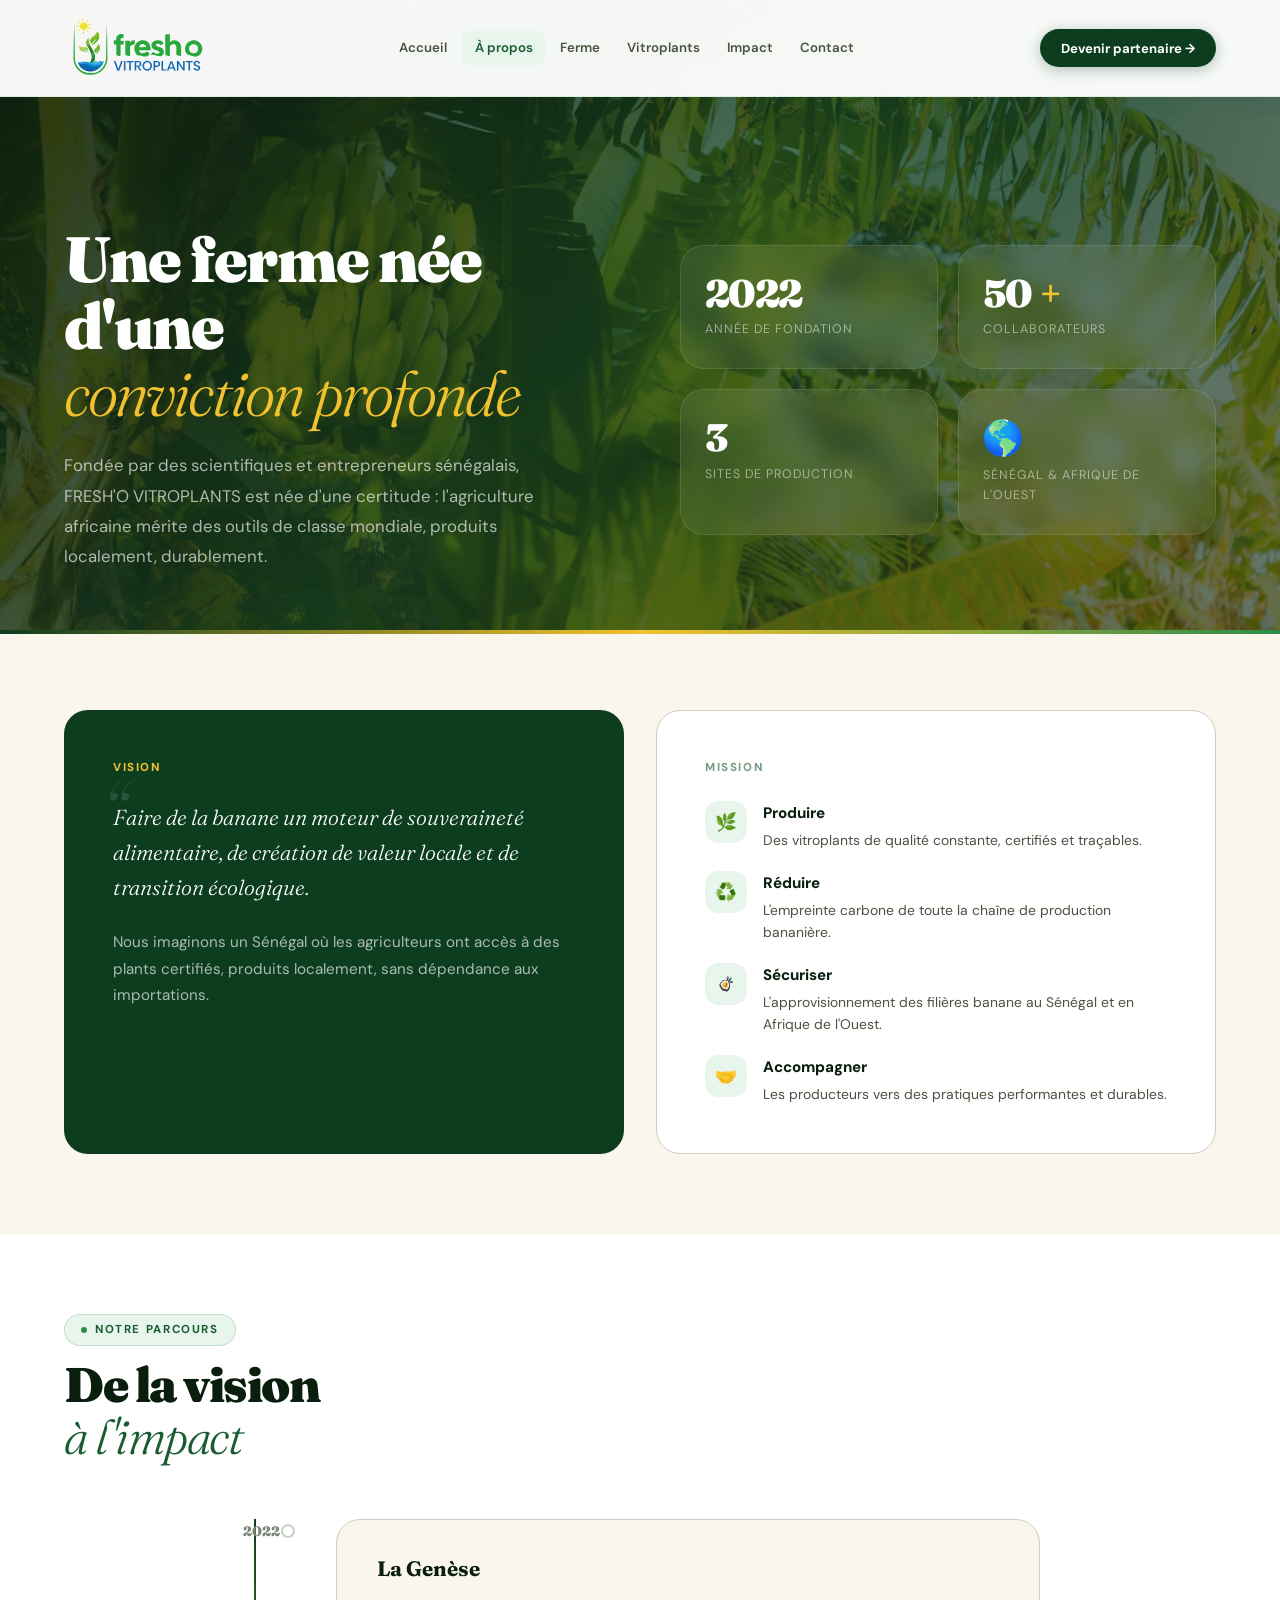
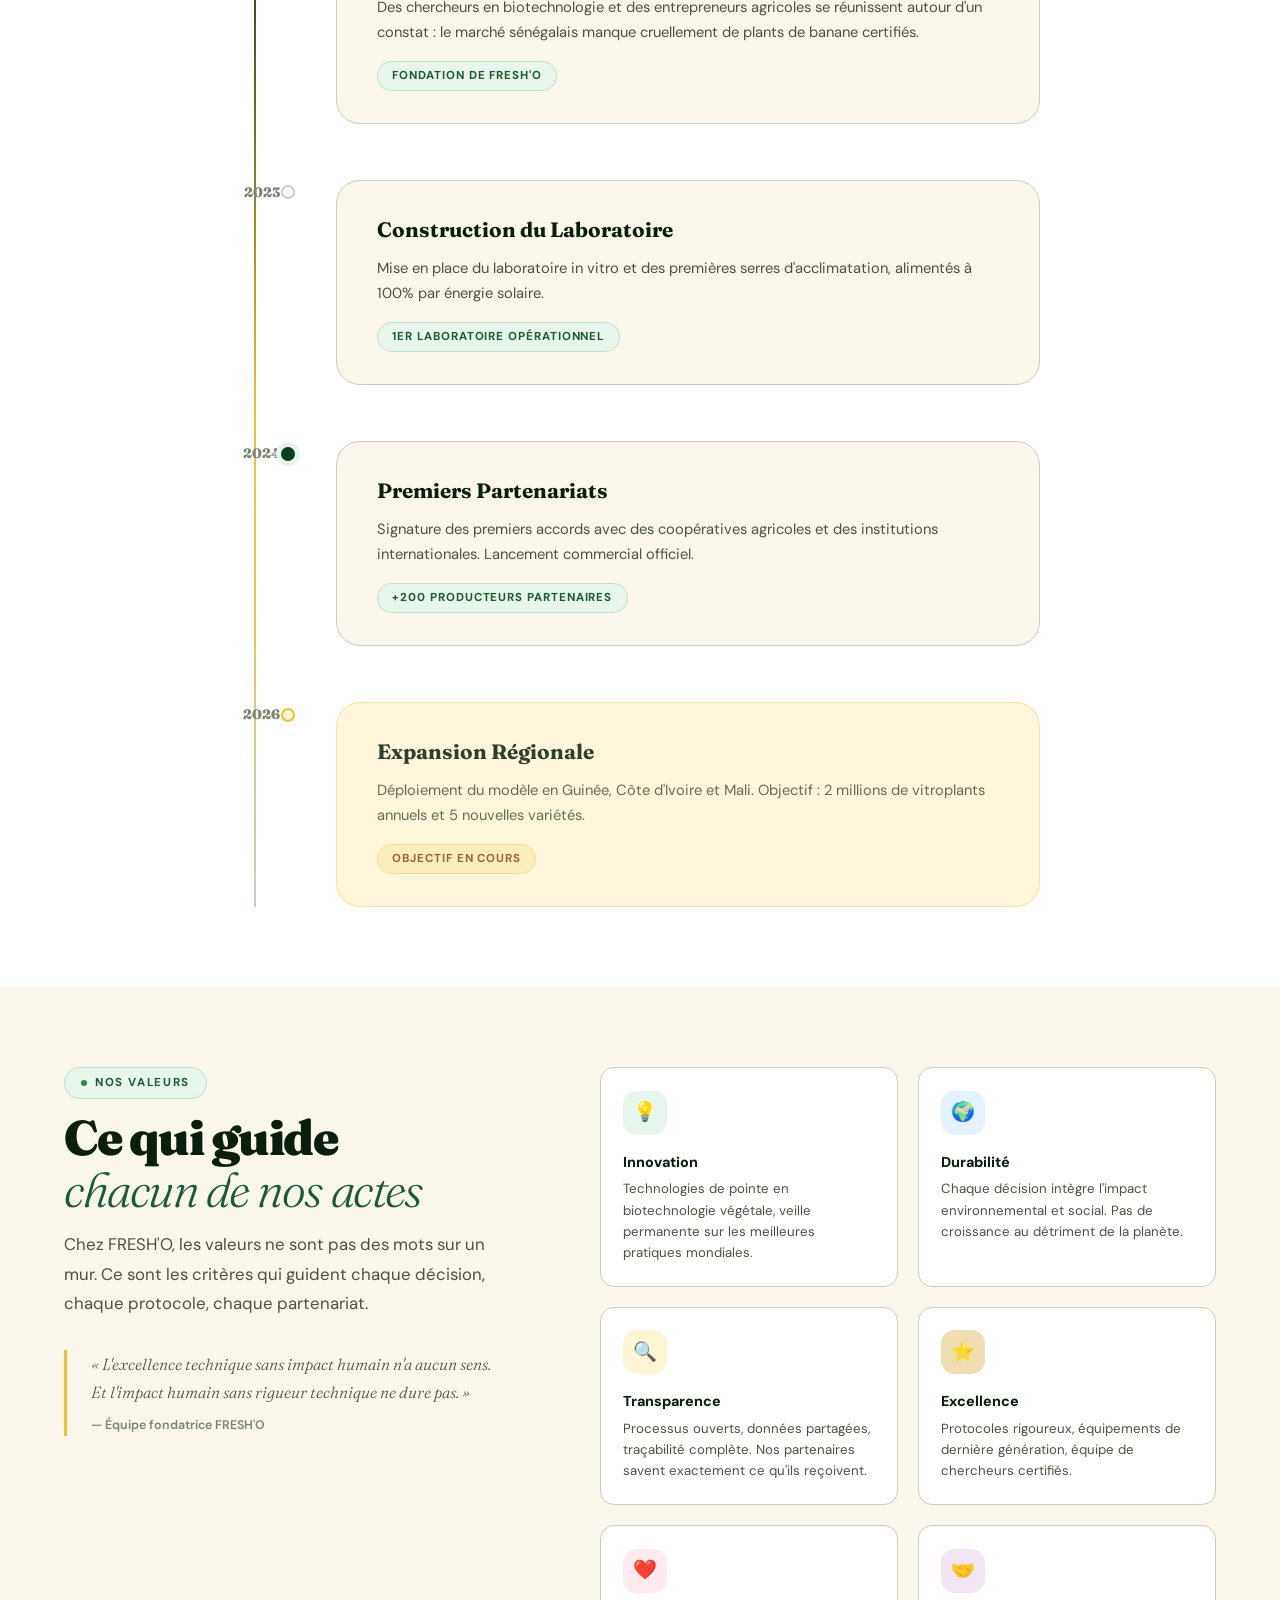
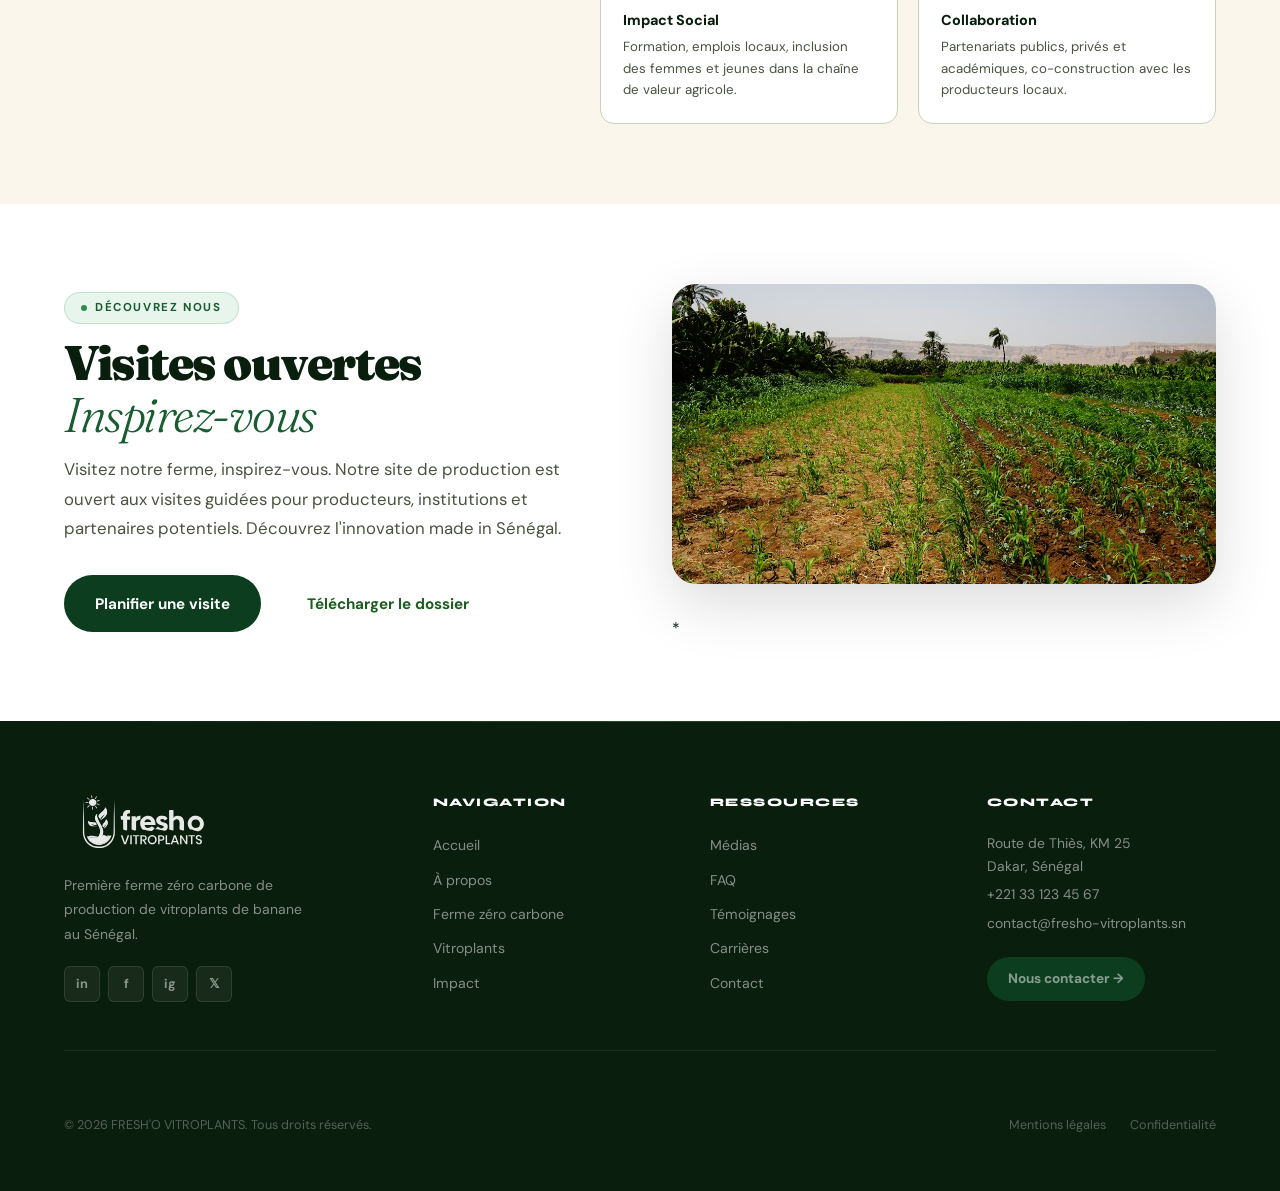
==== commit d9901de8: "Mes modifications" ====
--- a/apropos.html
+++ b/apropos.html
@@ -1,434 +1,693 @@
-<!DOCTYPE html>
+<!doctype html>
 <html lang="fr">
-<head>
-  <meta charset="UTF-8">
-  <meta name="viewport" content="width=device-width, initial-scale=1.0">
-  <title>À Propos - Fresh'O Vitroplants</title>
-  <meta name="description" content="Découvrez l'histoire, la vision et l'équipe de Fresh'O Vitroplants, leader sénégalais en vitroplants zéro carbone.">
-  <link rel="preconnect" href="https://fonts.googleapis.com">
-  <link rel="preconnect" href="https://fonts.gstatic.com" crossorigin>
-  <link href="https://fonts.googleapis.com/css2?family=Syne:wght@400;600;700;800&family=DM+Sans:wght@400;500;600;700&family=Fraunces:ital,opsz,wght@0,9..144,300;0,9..144,700;0,9..144,900;1,9..144,300;1,9..144,700&display=swap" rel="stylesheet">
-  <link rel="stylesheet" href="styles1.css">
-</head>
-<body>
-
-<!-- NAVBAR -->
-<nav class="navbar">
-  <div class="container navbar-inner">
-    <a href="index.html" class="marque">
-          <img src="images/Fresh'o_logo.png" alt="Fresh'O Logo" class="marque-logo" onerror="this.style.display='none'">
-    </a>
-    <ul class="nav-liens">
-      <li><a href="index.html"               class="nav-lien">Accueil</a></li>
-      <li><a href="apropos.html"             class="nav-lien actif">À propos</a></li>
-      <li><a href="ferme-zero-carbone.html"  class="nav-lien">Ferme</a></li>
-      <li><a href="vitroplants.html"         class="nav-lien">Vitroplants</a></li>
-      <li><a href="impact-partenariats.html" class="nav-lien">Impact</a></li>
-      <li><a href="ressources-medias.html"   class="nav-lien">Ressources</a></li>
-      <li><a href="contact-partenaires.html" class="nav-lien">Contact</a></li>
-    </ul>
-    <a href="contact-partenaires.html" class="btn-nav">Devenir partenaire →</a>
-  </div>
-</nav>
-
-
-<!-- PAGE HEADER -->
-<header class="page-header">
-  <div class="ph-fond">
-    <div class="ph-forme-1"></div>
-    <div class="ph-texture"></div>
-  </div>
-  <div class="container page-header-inner">
-    <div class="ph-grille">
-      <div>
-        <h1 class="ph-titre">   
-          Une ferme née d'une<br>
-          <em>conviction profonde</em>
-        </h1>
-        <p class="ph-intro">
-          Fondée par des scientifiques et entrepreneurs sénégalais, FRESH'O VITROPLANTS est née d'une certitude : l'agriculture africaine mérite des outils de classe mondiale, produits localement, durablement.
-        </p>
-      </div>
-      <div class="ph-stats">
-        <div class="ph-stat">
-          <div class="ph-stat-num">2022</div>
-          <div class="ph-stat-label">Année de fondation</div>
-        </div>
-        <div class="ph-stat">
-          <div class="ph-stat-num">50<span>+</span></div>
-          <div class="ph-stat-label">Collaborateurs</div>
-        </div>
-        <div class="ph-stat">
-          <div class="ph-stat-num">3</div>
-          <div class="ph-stat-label">Sites de production</div>
-        </div>
-        <div class="ph-stat">
-          <div class="ph-stat-num"><svg width="64px" height="64px" viewBox="0 0 128 128" xmlns="http://www.w3.org/2000/svg" xmlns:xlink="http://www.w3.org/1999/xlink" aria-hidden="true" role="img" class="iconify iconify--noto" preserveAspectRatio="xMidYMid meet" fill="#000000"><g id="SVGRepo_bgCarrier" stroke-width="0"></g><g id="SVGRepo_tracerCarrier" stroke-linecap="round" stroke-linejoin="round"></g><g id="SVGRepo_iconCarrier"><radialGradient id="IconifyId17ecdb2904d178eab8943" cx="43.972" cy="29.066" r="90.951" gradientTransform="matrix(.6257 .78 -.5815 .4665 33.359 -18.792)" gradientUnits="userSpaceOnUse"><stop offset=".506" stop-color="#17a1f3"></stop><stop offset=".767" stop-color="#1b7ffa"></stop><stop offset=".962" stop-color="#1366f0"></stop><stop offset="1" stop-color="#1160ee"></stop></radialGradient><path d="M3.14 64.68c.68 24.4 16.99 59.55 61.45 59.1c43.32-.44 60.76-36.3 59.4-62.06c-1.37-25.76-21.66-57.46-61.79-57.23c-40.14.22-59.8 33.96-59.06 60.19z" fill="url(#IconifyId17ecdb2904d178eab8943)"></path><path d="M63.03 4.48s-.45 1.27 2.17 2.07s4.01.85 5.88 1.71c1.87.85 2.99 2.19 5.66 3.58c2.67 1.39 3.58 1.71 4.06.75c.22-.43-.69-2.35-.69-2.35s.43-1.82-.21-2.46c-.54-.54-3.52-1.75-4.59-2.18c-1-.4-4.59-.84-6.31-.95c-4.22-.26-5.97-.17-5.97-.17z" fill="#ffffff"></path><path d="M49.06 49.8c.09.23.65 1.37 1.77 1.68c1.12.31 4.08.37 4.79.65c.72.28 2.46 1.18 2.93 1.46s2.3 1.82 2.74 1.96c1.03.34 1.62-.28 2.09-.12c.47.16.75 1.06 1.68 1.12c.56.04 1.28-.87 1.81-.97s3.24.12 3.3-.75c.06-.87-1.84-2.68-2.96-2.68c-.94 0-1.09.81-1.81.84c-.72.03-1.18-.75-2.02-.72c-.84.03-1.28.75-1.74.53c-.47-.22-5.48-3.67-6.79-4.05c-1.31-.37-4.73.09-5.2.22c-.46.15-.74.43-.59.83z" fill="#7add8a"></path><path d="M27.19 21.25c.75-1.82 1.93-4.57 3.53-6.34c1.61-1.77 4.36-4.23 4.36-4.23s4.9-2.57 12.29-4.49s14.54-1.7 14.54-1.7s-.62.58-.57.9c.05.32.05.86 1.34 1.34c1.28.48 3.85.8 4.55 1.61c.7.8.91 1.87.11 2.41s-2.25.37-3.64-.05c-1.39-.43-1.34-.48-1.5-.96c-.16-.48 1.39-.7 1.18-1.18c-.21-.48-.91-.27-1.71-.7c-.8-.43-1.38-.53-1.88-.32s-.99 1.27-1.21 1.8c-.22.53-.34.71-.56.87s-1.58.09-1.95.12c-.37.03-1.83.71-2.69 1.11c-.87.4-2.69.84-3.1 1.18c-.4.34-.77.9-.09 1.33s2.2.87 3.1 1.18c.9.31 2.48.34 2.69.62c.22.28.03 1.58.19 1.77c.15.19.74.96 1.11.9c.37-.06.9-1.49 1.11-1.92c.22-.43 1.7-.93 1.58-1.61c-.12-.68-.81-.81-.84-1.21c-.03-.4.46-1.24.43-1.46c-.03-.22.03-1.46.68-1.58c.65-.12 1.55.37 2.29.62s1.49-.03 2.63.74c1.15.77.9 1.36 1.46 1.39c.56.03.59-.9 1.33-1.02c.74-.12 2.14 1.27 3.9 2.32s4.15 2.51 4.86 3.53s.46 1.27 1.02 1.64s2.42 1.39 2.51 1.83c.09.43-.03 1.02-1.86.9s-2.6-.59-3.04-1.05c-.43-.46-.46-.9-.34-1.18c.12-.28.62-.31.62-.31s.28-1.15-.46-1.49c-.74-.34-1.46-.56-3.75-.19c-2.29.37-3.84.9-4.15 1.39c-.31.5-.03 1.11.37 1.11s1.86-.84 2.38-.68c.53.15 0 1.86.4 2.11c.4.25 1.61.12 2.26.15c.65.03 1.33-.06 1.67.46s-.59 1.02-1.46 1.39s-2.14 1.21-2.51 1.52c-.37.31-.99.59-1.24.06s.03-1.52.03-1.52s-2.11.84-2.45 1.24c-.34.4.19 1.64-.5 2.29c-.68.65-1.89.15-2.51.43c-.62.28-1.7 1.33-2.42 2.2c-.71.87-1.08 1.33-1.08 1.95c0 .62.68 1.24-.43 2.17c-1.11.93-1.7.71-2.69 1.18c-.99.46-2.48 1.33-3.07 2.63c-.59 1.3.15 3.9.28 4.8c.12.9.56 2.91-.46 2.94s-1.15-.62-1.89-2.63s-1.02-2.91-1.58-3.19c-.56-.28-1.27-.03-2.51.12c-1.24.15-6.23.37-7.25.37s-2.32-.31-3.47 1.18c-1.15 1.49-1.05 2.32-1.08 3.44s-.4 1.46-.93 2.42s-.68 3.62-.5 4.06c.19.43 1.77 2.17 2.04 2.17c.28 0 2.85.12 3.28-.03c.43-.15.93-.77 1.18-1.39c.25-.62.15-1.15.84-1.83s1.61-.59 2.2-.62s1.05-.15 1.58-.22c.53-.06 1.33.74 1.3 1.02s-1.18 1.46-1.49 2.11l-.31.65s-.22.99-.5 1.42c-.28.43-.5.87-.74 1.18c-.25.31-.09.9.43 1.02c.53.12.43-.28.62-.37c.19-.09 3.16-.03 3.78.03s1.55.96 1.64 1.27s.12 2.14-.22 3.07c-.34.93-.9 1.42-.96 1.77c-.06.34.09.87.09.87s.46.87 1.15 1.52c.68.65 1.42 1.05 1.42 1.05s1.58 0 2.42-.03c.84-.03 1.42-.15 1.98.25s1.55 1.58 1.77 1.55c.22-.03.53-1.24 2.26-2.63c1.73-1.39 2.42-1.55 3.44-1.7c1.02-.15 1.21.31 1.21.31s.46.4 1.27.06s.71-.84 1.95-.77s2.01.74 2.85.96s2.42.34 4.09.43c1.67.09 2.69-.15 3.31-.06c.62.09 1.15.81 1.49 1.11c.34.31.34.81.34.81s.65.15 1.27.59c.62.43 1.21 1.52 1.98 1.83c.77.31 2.17.15 3.81.25c1.64.09 2.11.28 2.94 1.08s1.33 1.86 1.64 2.76c.31.9.77 2.97.77 2.97s1.21-.37 3.1.4c1.89.77 2.04 1.55 2.04 1.55s2.94-.09 3.75-.06s2.91 1.46 3.13 1.95c.22.5-.22 4.31-.15 4.89c.06.59-2.17 3.78-2.73 4.31c-.56.53-.93 1.15-1.8 3.62s-1.49 4.12-1.95 4.58c-.46.46-1.92 2.2-3.44 2.94c-1.52.74-2.42.62-3.44 1.11c-1.02.5-1.8 2.11-2.29 3.22c-.5 1.11-.19 2.48-.46 2.91c-.28.43-3.84 3.93-4.52 4.15c-.68.22-3.87-.34-4.4.09s.65 1.67.53 2.08c-.12.4-1.15 1.49-2.04 2.17c-.9.68-1.67 1.67-2.29 1.77c-.62.09-1.39-.34-2.01.37s.06 1.86-.22 2.35c-.28.5-.92.95-1.29 1.63c-.37.68-.64.92-.64.92s-2.82.25-4.5.34c-1.67.09-5.06.05-5.06.05s.76-1.49.86-2.98s-.37-2.29-.06-3.16c.31-.87 1.3-1.89 1.3-1.89s.71-3.41.65-5.73c-.06-2.32-.34-3.69-.37-4.12c-.03-.43.22-8.11.09-8.58c-.12-.46-1.77-1.33-2.57-2.04c-.81-.71-3-1.67-3.59-2.57c-.59-.9-.74-1.24-.96-1.58c-.22-.34-1.89-3.34-2.29-4.12c-.4-.77-1.39-1.46-1.8-2.54s-.4-1.98-.09-2.32s.81-.62.71-1.02c-.09-.4-.99-.46-.68-1.77s1.39-2.48 1.67-2.73s.5.03.77-.22c.28-.25 2.01-1.73 2.23-2.01s.15-2.26-.15-3.1c-.31-.84-1.55-2.2-2.01-2.35c-.46-.15-1.58 1.15-2.57 1.11c-.99-.03-1.64 0-3.19-.99s-3.72-2.91-4.18-3.72c-.46-.81-.28-1.11-.56-1.55c-.28-.43-1.73-1.21-2.54-1.61c-.81-.4-1.64-.28-2.11-.59s-2.73-2.82-3.16-3.34c-.43-.53-.81-.68-1.11-.71s-.59.4-.84.46s-2.26.09-2.57-.06c-.31-.15-2.73-1.39-3.93-2.51s-2.73-1.89-3.41-2.82c-.68-.93.03-1.92.12-2.42s-.03-2.35-.09-3c-.06-.65-1.18-1.83-1.33-3.13s-.59-2.6-.71-3.22c-.12-.62-.06-2.79-.22-2.91c-.15-.12-.93-.43-1.11.93s.25 2.38.34 3.93c.09 1.55.09 2.48.31 2.94c.22.46.96 1.42.37 1.73c-.59.31-1.36-.34-1.8-1.21c-.43-.87-.09-2.51-.46-3.31s-.5-2.38-.59-3.16c-.09-.77-.43-2.73-.34-4.43c.09-1.7.62-1.86.62-1.86s0-1.98.03-2.38s2.01-4.12 3.62-6.19c1.65-2.05 2.83-3.66 2.83-3.66z" fill="#7add8a"></path><radialGradient id="IconifyId17ecdb2904d178eab8944" cx="4.93" cy="38.972" r="40.299" gradientTransform="matrix(.9806 -.1961 .1182 .5911 -4.511 16.902)" gradientUnits="userSpaceOnUse"><stop offset=".344" stop-color="#e3dda6"></stop><stop offset=".996" stop-color="#e3dda6" stop-opacity="0"></stop></radialGradient><path d="M41.62 56.63c.16-2.52-1.21-2.67-1.64-2.52c-.43.15-3 .03-3.28.03c-.28 0-1.86-1.73-2.04-2.17c-.19-.43-.03-3.1.5-4.06c.53-.96.9-1.3.93-2.42s-.06-1.95 1.08-3.44c1.15-1.49 2.45-1.18 3.47-1.18s6.01-.22 7.25-.37c1.24-.15 1.95-.4 2.51-.12c.56.28.84 1.18 1.58 3.19c.74 2.01.87 2.66 1.89 2.63s.59-2.04.46-2.94c-.12-.9-.87-3.5-.28-4.8c.59-1.3 2.08-2.17 3.07-2.63c.99-.46 1.58-.25 2.69-1.18c1.11-.93.43-1.55.43-2.17c0-.62.37-1.08 1.08-1.95c.71-.87 1.8-1.92 2.42-2.2c.62-.28 1.83.22 2.51-.43c.68-.65.15-1.89.5-2.29c.34-.4 2.45-1.24 2.45-1.24s-.28.99-.03 1.52s.87.25 1.24-.06s1.64-1.15 2.51-1.52s1.8-.87 1.46-1.39s-1.02-.43-1.67-.46c-.65-.03-1.86.09-2.26-.15c-.4-.25.12-1.95-.4-2.11c-.53-.15-1.98.68-2.38.68s-.68-.62-.37-1.11c.31-.5-9.63-1.42-10-1.36c-.37.06-.96-.71-1.11-.9c-.15-.19.03-1.49-.19-1.77s-1.8-.31-2.69-.62c-.9-.31-2.42-.74-3.1-1.18s-.31-.99.09-1.33c.4-.34 2.23-.77 3.1-1.18c.87-.4 2.32-1.08 2.69-1.11c.37-.03 1.73.03 1.95-.12s.34-.34.56-.87c.22-.53.71-1.58 1.21-1.8s1.61-1.82 1.56-2.14c-.05-.32.57-.9.57-.9s-7.15-.23-14.54 1.7s-12.29 4.49-12.29 4.49s-2.75 2.46-4.36 4.23c-1.61 1.77-2.78 4.52-3.53 6.34c0 0-1.18 1.61-2.79 3.69s-3.59 5.79-3.62 6.19s-.03 2.38-.03 2.38s-.53.15-.62 1.86c-.09 1.7.25 3.65.34 4.43c.09.77.22 2.35.59 3.16s.03 2.45.46 3.31c.43.87 1.21 1.52 1.8 1.21c.59-.31-.15-1.27-.37-1.73c-.22-.46-.22-1.39-.31-2.94s-.53-2.57-.34-3.93s.96-1.05 1.11-.93c.15.12.09 2.29.22 2.91c.12.62.56 1.92.71 3.22s1.27 2.48 1.33 3.13c.06.65.19 2.51.09 3c-.09.5-.81 1.49-.12 2.42c.68.93 2.2 1.7 3.41 2.82s3.62 2.35 3.93 2.51c.31.15 2.32.12 2.57.06s.53-.5.84-.46s1.62 1.14 2.17 1.05c.95-.17 2.91-.12 3.03-1.98z" fill="url(#IconifyId17ecdb2904d178eab8944)"></path><radialGradient id="IconifyId17ecdb2904d178eab8945" cx="42.188" cy="107.573" r="31.591" gradientUnits="userSpaceOnUse"><stop offset=".723" stop-color="#e3dda6"></stop><stop offset="1" stop-color="#e3dda6" stop-opacity="0"></stop></radialGradient><path d="M57.83 71.27c.12.88.37 2.82.15 3.1c-.22.28-1.95 1.77-2.23 2.01c-.28.25-.5-.03-.77.22c-.28.25-1.36 1.42-1.67 2.73s.59 1.36.68 1.77s-.4.68-.71 1.02s-.31 1.24.09 2.32s1.39 1.77 1.8 2.54c.4.77 2.08 3.78 2.29 4.12c.22.34.37.68.96 1.58s2.79 1.86 3.59 2.57c.81.71 2.45 1.58 2.57 2.04s-.12 8.15-.09 8.58c.03.43.31 1.8.37 4.12s-.65 5.73-.65 5.73s-.99 1.02-1.3 1.89c-.31.87.15 1.67.06 3.16c-.09 1.49-.86 2.98-.86 2.98s3.38.04 5.06-.05c1.67-.09 4.5-.34 4.5-.34s.27-.24.64-.92s1.01-1.13 1.29-1.63s-.4-1.64.22-2.35c.62-.71 1.39-.28 2.01-.37c.62-.09 1.39-1.08 2.29-1.77c.9-.68 1.92-1.77 2.04-2.17c.12-.4-1.05-1.64-.53-2.08c.53-.43 3.72.12 4.4-.09c.68-.22 4.24-3.72 4.52-4.15c.28-.43-.03-1.8.46-2.91c.5-1.11.83-18.84-4.46-26.54c-6.19-9.02-27.31-11.65-26.72-7.11z" fill="url(#IconifyId17ecdb2904d178eab8945)"></path><radialGradient id="IconifyId17ecdb2904d178eab8946" cx="62.919" cy="134.216" r="22.682" gradientUnits="userSpaceOnUse"><stop offset=".403" stop-color="#e3dda6"></stop><stop offset="1" stop-color="#e3dda6" stop-opacity="0"></stop></radialGradient><path d="M57.85 71.31c.12.88.37 2.82.15 3.1c-.22.28-1.95 1.77-2.23 2.01c-.28.25-.5-.03-.77.22c-.28.25-1.36 1.42-1.67 2.73s.59 1.36.68 1.77s-.4.68-.71 1.02s-.31 1.24.09 2.32c.4 1.08 1.39 1.77 1.8 2.54c.4.77 2.08 3.78 2.29 4.12s.37.68.96 1.58s2.79 1.86 3.59 2.57c.81.71 2.45 1.58 2.57 2.04c.12.46-.12 8.15-.09 8.58c.03.43.31 1.8.37 4.12c.06 2.32-.65 5.73-.65 5.73s-.99 1.02-1.3 1.89c-.31.87.15 1.67.06 3.16c-.09 1.49-.86 2.98-.86 2.98s3.38.04 5.06-.05c1.67-.09 4.5-.34 4.5-.34s.27-.24.64-.92s1.01-1.13 1.29-1.63s-.4-1.64.22-2.35c.62-.71 1.39-.28 2.01-.37c.62-.09 1.39-1.08 2.29-1.77c.9-.68 1.92-1.77 2.04-2.17c.12-.4-1.05-1.64-.53-2.08s3.72.12 4.4-.09c.68-.22 4.24-3.72 4.52-4.15c.28-.43-.03-1.8.46-2.91c.5-1.11.83-18.84-4.46-26.54c-6.2-9.03-27.32-11.65-26.72-7.11z" fill="url(#IconifyId17ecdb2904d178eab8946)"></path><path d="M47.21 22.14c.28.38 1.55-.08 2.15-.05c.6.03 1.25.27 1.33.82c.08.54-.52.63-.87 1.33c-.18.36-1.39 2.79-.73 3.07c.87.38 1.3-.49 1.49-.9c.19-.41.65-1.28.65-1.28s.52-1.14 1.2-1.06c1.22.14.73 1.88.73 1.88s-.27 1.3.38 1.6c.65.3 1.28.08 1.63-.05c.35-.14.95 0 1.66-.3s1.01-.57 1.49-.76c.49-.19.92-.08.98-.52c.05-.43-.38-.87-1.11-.92s-1.63.79-1.93 1.06c-.3.27-1.28.46-1.39-.24s.52-.76.98-1.03c.46-.27.76-.65.76-.65s-.84-1.09-1.09-1.17c-.24-.08-1.22.22-2.2-.46c-.91-.63-1.28-1.49-1.52-1.71s-1.33-.57-2.39-.35s-2.64 1.09-2.2 1.69z" fill="#4b9eec"></path></g></svg></div>
-          <div class="ph-stat-label">Sénégal & Afrique de l'Ouest</div>
-        </div>
-      </div>
-    </div>
-  </div>
-</header>
-
-
-<!-- VISION & MISSION -->
-<section class="section section-vm">
-  <div class="container">
-    <div class="vm-grille">
-      <div class="vm-carte vm-vision">
-        <div class="vm-label">Vision</div>
-        <blockquote class="vm-citation">
-          Faire de la banane un moteur de souveraineté alimentaire, de création de valeur locale et de transition écologique.
-        </blockquote>
-        <p class="vm-texte">
-          Nous imaginons un Sénégal où les agriculteurs ont accès à des plants certifiés, produits localement, sans dépendance aux importations.
-        </p>
-      </div>
-      <div class="vm-carte vm-mission">
-        <div class="vm-label">Mission</div>
-        <ul class="mission-liste">
-          <li class="mission-item">
-            <div class="mission-icone">🌿</div>
-            <div class="mission-corps">
-              <strong>Produire</strong>
-              <p>Des vitroplants de qualité constante, certifiés et traçables.</p>
-            </div>
+  <head>
+    <meta charset="UTF-8" />
+    <meta name="viewport" content="width=device-width, initial-scale=1.0" />
+    <title>À Propos - Fresh'O Vitroplants</title>
+    <meta
+      name="description"
+      content="Découvrez l'histoire, la vision et l'équipe de Fresh'O Vitroplants, leader sénégalais en vitroplants zéro carbone."
+    />
+    <link rel="preconnect" href="https://fonts.googleapis.com" />
+    <link rel="preconnect" href="https://fonts.gstatic.com" crossorigin />
+    <link
+      href="https://fonts.googleapis.com/css2?family=Syne:wght@400;600;700;800&family=DM+Sans:wght@400;500;600;700&family=Fraunces:ital,opsz,wght@0,9..144,300;0,9..144,700;0,9..144,900;1,9..144,300;1,9..144,700&display=swap"
+      rel="stylesheet"
+    />
+    <link rel="stylesheet" href="styles1.css" />
+  </head>
+  <body>
+    <!-- NAVBAR -->
+    <nav class="navbar">
+      <div class="container navbar-inner">
+        <a href="index.html" class="marque">
+          <img
+            src="images/Fresh'o_logo.svg"
+            alt="Fresh'O Logo"
+            class="marque-logo"
+            onerror="this.style.display = 'none'"
+          />
+        </a>
+        <ul class="nav-liens">
+          <li><a href="index.html" class="nav-lien">Accueil</a></li>
+          <li><a href="apropos.html" class="nav-lien actif">À propos</a></li>
+          <li><a href="ferme-zero-carbone.html" class="nav-lien">Ferme</a></li>
+          <li><a href="vitroplants.html" class="nav-lien">Vitroplants</a></li>
+          <li>
+            <a href="impact-partenariats.html" class="nav-lien">Impact</a>
           </li>
-          <li class="mission-item">
-            <div class="mission-icone">♻️</div>
-            <div class="mission-corps">
-              <strong>Réduire</strong>
-              <p>L'empreinte carbone de toute la chaîne de production bananière.</p>
-            </div>
-          </li>
-          <li class="mission-item">
-            <div class="mission-icone"><svg width="64px" height="64px" viewBox="0 0 64 64" fill="none" xmlns="http://www.w3.org/2000/svg"><g id="SVGRepo_bgCarrier" stroke-width="0"></g><g id="SVGRepo_tracerCarrier" stroke-linecap="round" stroke-linejoin="round"></g><g id="SVGRepo_iconCarrier"> <path fill-rule="evenodd" clip-rule="evenodd" d="M18.4211 35.5532C20.5035 32.7988 22.937 30.3173 25.6215 28.1584C29.2592 27.6373 32.9472 27.7117 36.5348 28.3817C36.585 29.2502 36.7606 30.1188 37.0115 30.9377C37.8896 33.5184 39.3949 37.2654 39.1942 39.4988C38.9182 42.5262 34.7536 47.6381 34.7536 47.6381C34.7536 47.6381 27.3525 47.0673 24.643 45.0573C22.8116 43.6925 21.0805 39.7717 19.8512 37.4143C19.4748 36.7443 18.9982 36.124 18.4211 35.6029V35.5532Z" fill="#2A2941"></path> <path fill-rule="evenodd" clip-rule="evenodd" d="M17.1416 34.635L16.3137 35.8013L17.4176 36.6947C17.8441 37.0917 18.1953 37.5384 18.4713 38.0595C19.224 39.4988 20.1522 41.5088 21.2059 43.1962C21.8582 44.3377 22.7112 45.3799 23.7398 46.2236C24.919 47.0177 26.2486 47.5884 27.6536 47.911C29.9617 48.5066 32.32 48.9036 34.6783 49.1021L35.4811 49.1766L35.9829 48.5562C37.3125 46.8936 38.5168 45.1317 39.5454 43.2706C40.1726 42.1291 40.5991 40.8884 40.7747 39.6228C40.9754 37.2158 39.445 33.1958 38.5168 30.4413C38.3161 29.7465 38.1655 29.0021 38.1405 28.2824L38.0652 27.0913L36.886 26.868C33.1228 26.1732 29.2592 26.0739 25.4709 26.6198L24.9942 26.6695L24.643 26.9672C21.808 29.2254 19.2992 31.8062 17.1416 34.635ZM18.4211 35.5532C20.5035 32.7987 22.937 30.3173 25.6214 28.1584C29.2592 27.6372 32.9472 27.7117 36.5348 28.3817C36.585 29.2502 36.7606 30.1187 37.0115 30.9376C37.8896 33.5184 39.3949 37.2654 39.1942 39.4988C38.9182 42.5262 34.7535 47.638 34.7535 47.638C34.7535 47.638 27.3525 47.0673 24.643 45.0573C22.8116 43.6925 21.0805 39.7717 19.8512 37.4143C19.4748 36.7443 18.9982 36.1239 18.4211 35.6028V35.5532Z" fill="#2A2941"></path> <path fill-rule="evenodd" clip-rule="evenodd" d="M35.9578 18.0586H34.4274L34.5528 23.1208H36.1083L35.9578 18.0586Z" fill="#2A2941"></path> <path fill-rule="evenodd" clip-rule="evenodd" d="M36.886 23.8902L36.7104 17.2646L33.6246 17.3391L33.7751 23.9399L36.886 23.8902ZM35.9829 18.0587H34.4525L34.5779 23.121H36.1334L35.9829 18.0587Z" fill="#2A2941"></path> <path fill-rule="evenodd" clip-rule="evenodd" d="M43.3337 20.937L42.1044 20.0437L38.9182 24.0885L40.1475 24.9819L43.3588 20.9619L43.3337 20.937Z" fill="#2A2941"></path> <path fill-rule="evenodd" clip-rule="evenodd" d="M40.2729 26.049L44.4125 20.8379L41.9288 19.0264L37.7641 24.2871L40.2729 26.049ZM43.3337 20.9371L42.1044 20.0438L38.9182 24.0886L40.1475 24.9819L43.3588 20.9619L43.3337 20.9371Z" fill="#2A2941"></path> <path fill-rule="evenodd" clip-rule="evenodd" d="M45.7171 28.729V27.2649L41.2765 27.3393V28.8034L45.7171 28.729Z" fill="#2A2941"></path> <path fill-rule="evenodd" clip-rule="evenodd" d="M40.5238 29.5728L46.5199 29.4735L46.4697 26.4709L40.4737 26.5702L40.5238 29.5728ZM45.7171 28.7291V27.265L41.2765 27.3395V28.8035L45.7171 28.7291Z" fill="#2A2941"></path> <path fill-rule="evenodd" clip-rule="evenodd" d="M18.8225 32.7243C20.8547 29.7465 23.2381 27.0168 25.9225 24.585C29.5854 24.0142 33.2984 24.0887 36.9362 24.7587C36.9864 25.6768 37.162 26.595 37.4129 27.4635C38.3161 30.1683 39.8214 33.8657 39.6207 36.248C39.3447 39.4739 35.0546 44.8587 35.0546 44.8587C35.0546 44.8587 27.478 44.2384 24.6681 42.1539C22.7865 40.7147 21.5572 37.2158 20.3027 34.7095C19.9264 33.965 19.4247 33.3198 18.8225 32.7491V32.7243Z" fill="white"></path> <path fill-rule="evenodd" clip-rule="evenodd" d="M17.5681 31.8806L16.7904 33.0221L17.8441 33.9154C18.2957 34.3373 18.672 34.8335 18.948 35.3795C19.7257 36.8932 20.4784 38.7791 21.3815 40.3673C21.9837 41.5088 22.7865 42.5262 23.7649 43.3699C24.9692 44.2136 26.3239 44.8091 27.779 45.1814C30.1373 45.8017 32.5458 46.2236 34.9794 46.4469L35.8323 46.5214L36.3341 45.8762C37.714 44.1143 38.9433 42.2532 39.997 40.2928C40.6493 39.1017 41.0758 37.8113 41.2514 36.4713C41.4772 33.9154 39.9468 29.9946 38.9684 27.0665C38.7426 26.2972 38.6171 25.528 38.567 24.7339L38.4917 23.5428L37.3126 23.3194C33.5242 22.5998 29.6105 22.5254 25.7971 23.1209L25.3204 23.1954L24.9441 23.518C22.1844 26.0243 19.7257 28.878 17.6434 31.955L17.5681 31.8806ZM18.8476 32.7739C20.8798 29.7961 23.2632 27.0665 25.9476 24.6346C29.6105 24.0639 33.3235 24.1383 36.9613 24.8083C37.0115 25.7265 37.1871 26.6446 37.438 27.5132C38.3412 30.218 39.8465 33.9154 39.6458 36.2976C39.3698 39.5236 35.0797 44.9084 35.0797 44.9084C35.0797 44.9084 27.5031 44.288 24.6932 42.2036C22.8116 40.7643 21.5823 37.2654 20.3278 34.7591C19.9515 34.0147 19.4498 33.3695 18.8476 32.7987V32.7739Z" fill="#2A2941"></path> <path fill-rule="evenodd" clip-rule="evenodd" d="M22.0087 33.1958C23.514 30.9376 25.2702 28.8532 27.2772 27.0169C30.0871 26.6943 32.9221 26.8432 35.6818 27.4635C35.732 28.1583 35.8323 28.8532 36.033 29.5232C36.6853 31.5828 37.8645 34.5606 37.6889 36.3473C37.4881 38.7543 34.2016 42.7991 34.2016 42.7991C34.2016 42.7991 28.7073 42.3525 26.7002 40.7643C25.3204 39.6973 24.0158 36.5458 23.0875 34.6598C22.8366 34.1139 22.4603 33.6176 22.0087 33.1958Z" fill="#FEC34E"></path> <path fill-rule="evenodd" clip-rule="evenodd" d="M26.6501 36.6945L32.2447 37.7863L34.603 30.1185L33.0977 29.6719L31.1659 35.9997L26.9511 35.156L26.6501 36.6945Z" fill="#2A2941"></path> <path fill-rule="evenodd" clip-rule="evenodd" d="M37.0868 15.6021H35.5062L35.6316 20.9869H37.2122L37.0868 15.6021Z" fill="#FEC34E"></path> <path fill-rule="evenodd" clip-rule="evenodd" d="M38.015 21.7312L37.8394 14.8079L34.7034 14.8823L34.8539 21.8057L38.015 21.7312ZM37.0867 15.6019H35.5062L35.6316 20.9868H37.2122L37.0867 15.6019Z" fill="#2A2941"></path> <path fill-rule="evenodd" clip-rule="evenodd" d="M43.9358 18.6541L42.6814 17.7112L39.3949 22.0042L40.6493 22.9471L43.9358 18.6541Z" fill="#32EDBB"></path> <path fill-rule="evenodd" clip-rule="evenodd" d="M40.7496 24.0142L44.9895 18.4805L42.4807 16.6194L38.2408 22.1283L40.7496 24.0142ZM43.8857 18.6542L42.6312 17.7112L39.3447 22.0042L40.5991 22.9472L43.8857 18.6542Z" fill="#2A2941"></path> <path fill-rule="evenodd" clip-rule="evenodd" d="M46.7457 27.2401V25.6768L42.1797 25.7512V27.3145L46.7457 27.2401Z" fill="#A694FE"></path> <path fill-rule="evenodd" clip-rule="evenodd" d="M41.4019 28.1086L47.5234 28.0093V24.9075L41.4019 25.0067V28.1086ZM46.7457 27.2649V25.7015L42.1797 25.776V27.3393L46.7457 27.2649Z" fill="#2A2941"></path> </g></svg></div>
-            <div class="mission-corps">
-              <strong>Sécuriser</strong>
-              <p>L'approvisionnement des filières banane au Sénégal et en Afrique de l'Ouest.</p>
-            </div>
-          </li>
-          <li class="mission-item">
-            <div class="mission-icone">🤝</div>
-            <div class="mission-corps">
-              <strong>Accompagner</strong>
-              <p>Les producteurs vers des pratiques performantes et durables.</p>
-            </div>
+          <li>
+            <a href="contact-partenaires.html" class="nav-lien">Contact</a>
           </li>
         </ul>
-      </div>
-    </div>
-  </div>
-</section>
-
-
-<!-- TIMELINE -->
-<section class="section section-timeline">
-  <div class="container">
-    <div class="entete-section">
-      <span class="etiquette">Notre Parcours</span>
-      <h2 class="titre-section">De la vision<br><em>à l'impact</em></h2>
-    </div>
-    <div class="timeline">
-      <div class="tl-item">
-        <div class="tl-annee">2022</div>
-        <div class="tl-point"></div>
-        <div class="tl-contenu">
-          <h3>La Genèse</h3>
-          <p>Des chercheurs en biotechnologie et des entrepreneurs agricoles se réunissent autour d'un constat : le marché sénégalais manque cruellement de plants de banane certifiés.</p>
-          <span class="tl-badge">Fondation de FRESH'O</span>
-        </div>
-      </div>
-      <div class="tl-item">
-        <div class="tl-annee">2023</div>
-        <div class="tl-point"></div>
-        <div class="tl-contenu">
-          <h3>Construction du Laboratoire</h3>
-          <p>Mise en place du laboratoire in vitro et des premières serres d'acclimatation, alimentés à 100% par énergie solaire.</p>
-          <span class="tl-badge">1er laboratoire opérationnel</span>
-        </div>
-      </div>
-      <div class="tl-item">
-        <div class="tl-annee">2024</div>
-        <div class="tl-point actif"></div>
-        <div class="tl-contenu">
-          <h3>Premiers Partenariats</h3>
-          <p>Signature des premiers accords avec des coopératives agricoles et des institutions internationales. Lancement commercial officiel.</p>
-          <span class="tl-badge">+200 producteurs partenaires</span>
-        </div>
-      </div>
-      <div class="tl-item">
-        <div class="tl-annee">2026</div>
-        <div class="tl-point futur"></div>
-        <div class="tl-contenu futur">
-          <h3>Expansion Régionale</h3>
-          <p>Déploiement du modèle en Guinée, Côte d'Ivoire et Mali. Objectif : 2 millions de vitroplants annuels et 5 nouvelles variétés.</p>
-          <span class="tl-badge futur">Objectif en cours</span>
-        </div>
-      </div>
-    </div>
-  </div>
-</section>
-
-
-<!-- VALEURS -->
-<section class="section section-valeurs">
-  <div class="container">
-    <div class="valeurs-layout">
-      <div class="valeurs-gauche">
-        <span class="etiquette">Nos Valeurs</span>
-        <h2 class="titre-section">Ce qui guide<br><em>chacun de nos actes</em></h2>
-        <p class="desc-section">Chez FRESH'O, les valeurs ne sont pas des mots sur un mur. Ce sont les critères qui guident chaque décision, chaque protocole, chaque partenariat.</p>
-        <div class="valeurs-citation">
-          <p>« L'excellence technique sans impact humain n'a aucun sens. Et l'impact humain sans rigueur technique ne dure pas. »</p>
-          <cite>— Équipe fondatrice FRESH'O</cite>
-        </div>
-      </div>
-      <div class="valeurs-grille">
-        <div class="valeur-item">
-          <div class="valeur-icone v-vert">💡</div>
-          <div class="valeur-corps">
-            <h4>Innovation</h4>
-            <p>Technologies de pointe en biotechnologie végétale, veille permanente sur les meilleures pratiques mondiales.</p>
-          </div>
-        </div>
-        <div class="valeur-item">
-          <div class="valeur-icone v-bleu">🌍</div>
-          <div class="valeur-corps">
-            <h4>Durabilité</h4>
-            <p>Chaque décision intègre l'impact environnemental et social. Pas de croissance au détriment de la planète.</p>
-          </div>
-        </div>
-        <div class="valeur-item">
-          <div class="valeur-icone v-jaune">🔍</div>
-          <div class="valeur-corps">
-            <h4>Transparence</h4>
-            <p>Processus ouverts, données partagées, traçabilité complète. Nos partenaires savent exactement ce qu'ils reçoivent.</p>
-          </div>
-        </div>
-        <div class="valeur-item">
-          <div class="valeur-icone v-orange">⭐</div>
-          <div class="valeur-corps">
-            <h4>Excellence</h4>
-            <p>Protocoles rigoureux, équipements de dernière génération, équipe de chercheurs certifiés.</p>
-          </div>
-        </div>
-        <div class="valeur-item">
-          <div class="valeur-icone v-rouge">❤️</div>
-          <div class="valeur-corps">
-            <h4>Impact Social</h4>
-            <p>Formation, emplois locaux, inclusion des femmes et jeunes dans la chaîne de valeur agricole.</p>
-          </div>
-        </div>
-        <div class="valeur-item">
-          <div class="valeur-icone v-violet">🤝</div>
-          <div class="valeur-corps">
-            <h4>Collaboration</h4>
-            <p>Partenariats publics, privés et académiques, co-construction avec les producteurs locaux.</p>
-          </div>
-        </div>
-      </div>
-    </div>
-  </div>
-</section>
-
-
-<!-- ÉQUIPE -->
-<section class="section section-equipe">
-  <div class="container">
-    <div class="entete-section centre">
-      <span class="etiquette">Notre Équipe</span>
-      <h2 class="titre-section">Les visages<br><em>de FRESH'O</em></h2>
-      <p class="desc-section">Une équipe pluridisciplinaire unie par une passion commune pour l'agriculture durable et l'excellence scientifique.</p>
-    </div>
-    <div class="grille-equipe">
-      <div class="carte-equipe vedette">
-        <img src="images/imgpers.jpg" alt="Dr. Amadou Diop" class="equipe-avatar-img">
-        <div class="equipe-role">Directeur Général</div>
-        <h3 class="equipe-nom">Dr. Amadou Diop</h3>
-        <p class="equipe-desc">15+ ans en biotechnologie agricole. Doctorat de l'UCAD, post-doc à Wageningen University.</p>
-        <div class="equipe-tags">
-          <span class="equipe-tag">Biotechnologie</span>
-          <span class="equipe-tag">Leadership</span>
-        </div>
-      </div>
-      <div class="carte-equipe normal">
-        <img src="images/imgpers.jpg" alt="Dr. Fatou Bâ" class="equipe-avatar-img">
-        <div class="equipe-role">Directrice Technique</div>
-        <h3 class="equipe-nom">Dr. Fatou Bâ</h3>
-        <p class="equipe-desc">Spécialiste en culture in vitro et amélioration variétale des plantes tropicales.</p>
-        <div class="equipe-tags">
-          <span class="equipe-tag">Culture in vitro</span>
-          <span class="equipe-tag">R&D</span>
-        </div>
-      </div>
-      <div class="carte-equipe normal">
-        <img src="images/imgpers.jpg" alt="M. Moussa Konaté" class="equipe-avatar-img">
-        <div class="equipe-role">Responsable Qualité</div>
-        <h3 class="equipe-nom">M. Moussa Konaté</h3>
-        <p class="equipe-desc">Expert en phytosanitaire et certification internationale ISPM.</p>
-        <div class="equipe-tags">
-          <span class="equipe-tag">Qualité</span>
-          <span class="equipe-tag">Certification</span>
-        </div>
-      </div>
-      <div class="carte-equipe normal">
-        <img src="images/imgpers.jpg" alt="Mme Aïssa Touré" class="equipe-avatar-img">
-        <div class="equipe-role">Responsable Partenariats</div>
-        <h3 class="equipe-nom">Mme Aïssa Touré</h3>
-        <p class="equipe-desc">Développement réseau institutionnel et accompagnement des coopératives productrices.</p>
-        <div class="equipe-tags">
-          <span class="equipe-tag">Partenariats</span>
-          <span class="equipe-tag">Formation</span>
-        </div>
-      </div>
-      <div class="carte-equipe normal">
-        <img src="images/imgpers.jpg" alt="Dr. Ibrahima Sow" class="equipe-avatar-img">
-        <div class="equipe-role">Agronome en Chef</div>
-        <h3 class="equipe-nom">Dr. Ibrahima Sow</h3>
-        <p class="equipe-desc">Spécialiste des cultures tropicales, suivi des parcelles de démonstration.</p>
-        <div class="equipe-tags">
-          <span class="equipe-tag">Agronomie</span>
-          <span class="equipe-tag">Terrain</span>
-        </div>
-      </div>
-      <div class="carte-equipe rejoindre">
-        <div class="rejoindre-icone"><svg width="99px" height="99px" viewBox="0 0 64 64" xmlns="http://www.w3.org/2000/svg" xmlns:xlink="http://www.w3.org/1999/xlink" aria-hidden="true" role="img" class="iconify iconify--emojione" preserveAspectRatio="xMidYMid meet" fill="#000000"><g id="SVGRepo_bgCarrier" stroke-width="0"></g><g id="SVGRepo_tracerCarrier" stroke-linecap="round" stroke-linejoin="round"></g><g id="SVGRepo_iconCarrier"><path d="M62 25.2H39.1L32 3l-7.1 22.2H2l18.5 13.7l-7 22.1L32 47.3L50.5 61l-7.1-22.2L62 25.2z" fill="#ffce31"></path></g></svg></div>
-        <h3>Votre poste ?</h3>
-        <p>Nous recrutons des talents passionnés par l'agriculture durable et l'innovation biotechnologique.</p>
-        <a href="carrieres.html" class="btn btn-primaire">Voir les offres <span class="fleche">→</span></a>
-      </div>
-    </div>
-  </div>
-</section>
-
-
-
-<!-- CTA -->
-<section class="section-cta">
-  <div class="container cta-inner">
-    <div class="cta-texte">
-      <h2>Rejoignez<br><em>notre aventure</em></h2>
-      <p>Producteur, partenaire institutionnel ou talent passionné — il y a une place pour vous chez FRESH'O.</p>
-    </div>
-    <div class="cta-actions">
-      <a href="contact-partenaires.html" class="btn btn-banane">Devenir partenaire <span class="fleche">→</span></a>
-      <a href="carrieres.html" class="btn btn-fantome">Nous rejoindre</a>
-    </div>
-  </div>
-</section>
-
-  <!-- FOOTER -->
+        <a href="contact-partenaires.html" class="btn-nav"
+          >Devenir partenaire →</a
+        >
+      </div>
+    </nav>
+
+    <!-- PAGE HEADER -->
+    <header class="page-header">
+      <div class="ph-fond">
+        <div class="ph-forme-1"></div>
+        <div class="ph-texture"></div>
+      </div>
+      <div class="container page-header-inner">
+        <div class="ph-grille">
+          <div>
+            <h1 class="ph-titre">
+              Une ferme née d'une<br />
+              <em>conviction profonde</em>
+            </h1>
+            <p class="ph-intro">
+              Fondée par des scientifiques et entrepreneurs sénégalais, FRESH'O
+              VITROPLANTS est née d'une certitude : l'agriculture africaine
+              mérite des outils de classe mondiale, produits localement,
+              durablement.
+            </p>
+          </div>
+          <div class="ph-stats">
+            <div class="ph-stat">
+              <div class="ph-stat-num">2022</div>
+              <div class="ph-stat-label">Année de fondation</div>
+            </div>
+            <div class="ph-stat">
+              <div class="ph-stat-num">50<span>+</span></div>
+              <div class="ph-stat-label">Collaborateurs</div>
+            </div>
+            <div class="ph-stat">
+              <div class="ph-stat-num">3</div>
+              <div class="ph-stat-label">Sites de production</div>
+            </div>
+            <div class="ph-stat">
+              <div class="ph-stat-num">
+                <svg
+                  width="64px"
+                  height="64px"
+                  viewBox="0 0 128 128"
+                  xmlns="http://www.w3.org/2000/svg"
+                  xmlns:xlink="http://www.w3.org/1999/xlink"
+                  aria-hidden="true"
+                  role="img"
+                  class="iconify iconify--noto"
+                  preserveAspectRatio="xMidYMid meet"
+                  fill="#000000"
+                >
+                  <g id="SVGRepo_bgCarrier" stroke-width="0"></g>
+                  <g
+                    id="SVGRepo_tracerCarrier"
+                    stroke-linecap="round"
+                    stroke-linejoin="round"
+                  ></g>
+                  <g id="SVGRepo_iconCarrier">
+                    <radialGradient
+                      id="IconifyId17ecdb2904d178eab8943"
+                      cx="43.972"
+                      cy="29.066"
+                      r="90.951"
+                      gradientTransform="matrix(.6257 .78 -.5815 .4665 33.359 -18.792)"
+                      gradientUnits="userSpaceOnUse"
+                    >
+                      <stop offset=".506" stop-color="#17a1f3"></stop>
+                      <stop offset=".767" stop-color="#1b7ffa"></stop>
+                      <stop offset=".962" stop-color="#1366f0"></stop>
+                      <stop offset="1" stop-color="#1160ee"></stop>
+                    </radialGradient>
+                    <path
+                      d="M3.14 64.68c.68 24.4 16.99 59.55 61.45 59.1c43.32-.44 60.76-36.3 59.4-62.06c-1.37-25.76-21.66-57.46-61.79-57.23c-40.14.22-59.8 33.96-59.06 60.19z"
+                      fill="url(#IconifyId17ecdb2904d178eab8943)"
+                    ></path>
+                    <path
+                      d="M63.03 4.48s-.45 1.27 2.17 2.07s4.01.85 5.88 1.71c1.87.85 2.99 2.19 5.66 3.58c2.67 1.39 3.58 1.71 4.06.75c.22-.43-.69-2.35-.69-2.35s.43-1.82-.21-2.46c-.54-.54-3.52-1.75-4.59-2.18c-1-.4-4.59-.84-6.31-.95c-4.22-.26-5.97-.17-5.97-.17z"
+                      fill="#ffffff"
+                    ></path>
+                    <path
+                      d="M49.06 49.8c.09.23.65 1.37 1.77 1.68c1.12.31 4.08.37 4.79.65c.72.28 2.46 1.18 2.93 1.46s2.3 1.82 2.74 1.96c1.03.34 1.62-.28 2.09-.12c.47.16.75 1.06 1.68 1.12c.56.04 1.28-.87 1.81-.97s3.24.12 3.3-.75c.06-.87-1.84-2.68-2.96-2.68c-.94 0-1.09.81-1.81.84c-.72.03-1.18-.75-2.02-.72c-.84.03-1.28.75-1.74.53c-.47-.22-5.48-3.67-6.79-4.05c-1.31-.37-4.73.09-5.2.22c-.46.15-.74.43-.59.83z"
+                      fill="#7add8a"
+                    ></path>
+                    <path
+                      d="M27.19 21.25c.75-1.82 1.93-4.57 3.53-6.34c1.61-1.77 4.36-4.23 4.36-4.23s4.9-2.57 12.29-4.49s14.54-1.7 14.54-1.7s-.62.58-.57.9c.05.32.05.86 1.34 1.34c1.28.48 3.85.8 4.55 1.61c.7.8.91 1.87.11 2.41s-2.25.37-3.64-.05c-1.39-.43-1.34-.48-1.5-.96c-.16-.48 1.39-.7 1.18-1.18c-.21-.48-.91-.27-1.71-.7c-.8-.43-1.38-.53-1.88-.32s-.99 1.27-1.21 1.8c-.22.53-.34.71-.56.87s-1.58.09-1.95.12c-.37.03-1.83.71-2.69 1.11c-.87.4-2.69.84-3.1 1.18c-.4.34-.77.9-.09 1.33s2.2.87 3.1 1.18c.9.31 2.48.34 2.69.62c.22.28.03 1.58.19 1.77c.15.19.74.96 1.11.9c.37-.06.9-1.49 1.11-1.92c.22-.43 1.7-.93 1.58-1.61c-.12-.68-.81-.81-.84-1.21c-.03-.4.46-1.24.43-1.46c-.03-.22.03-1.46.68-1.58c.65-.12 1.55.37 2.29.62s1.49-.03 2.63.74c1.15.77.9 1.36 1.46 1.39c.56.03.59-.9 1.33-1.02c.74-.12 2.14 1.27 3.9 2.32s4.15 2.51 4.86 3.53s.46 1.27 1.02 1.64s2.42 1.39 2.51 1.83c.09.43-.03 1.02-1.86.9s-2.6-.59-3.04-1.05c-.43-.46-.46-.9-.34-1.18c.12-.28.62-.31.62-.31s.28-1.15-.46-1.49c-.74-.34-1.46-.56-3.75-.19c-2.29.37-3.84.9-4.15 1.39c-.31.5-.03 1.11.37 1.11s1.86-.84 2.38-.68c.53.15 0 1.86.4 2.11c.4.25 1.61.12 2.26.15c.65.03 1.33-.06 1.67.46s-.59 1.02-1.46 1.39s-2.14 1.21-2.51 1.52c-.37.31-.99.59-1.24.06s.03-1.52.03-1.52s-2.11.84-2.45 1.24c-.34.4.19 1.64-.5 2.29c-.68.65-1.89.15-2.51.43c-.62.28-1.7 1.33-2.42 2.2c-.71.87-1.08 1.33-1.08 1.95c0 .62.68 1.24-.43 2.17c-1.11.93-1.7.71-2.69 1.18c-.99.46-2.48 1.33-3.07 2.63c-.59 1.3.15 3.9.28 4.8c.12.9.56 2.91-.46 2.94s-1.15-.62-1.89-2.63s-1.02-2.91-1.58-3.19c-.56-.28-1.27-.03-2.51.12c-1.24.15-6.23.37-7.25.37s-2.32-.31-3.47 1.18c-1.15 1.49-1.05 2.32-1.08 3.44s-.4 1.46-.93 2.42s-.68 3.62-.5 4.06c.19.43 1.77 2.17 2.04 2.17c.28 0 2.85.12 3.28-.03c.43-.15.93-.77 1.18-1.39c.25-.62.15-1.15.84-1.83s1.61-.59 2.2-.62s1.05-.15 1.58-.22c.53-.06 1.33.74 1.3 1.02s-1.18 1.46-1.49 2.11l-.31.65s-.22.99-.5 1.42c-.28.43-.5.87-.74 1.18c-.25.31-.09.9.43 1.02c.53.12.43-.28.62-.37c.19-.09 3.16-.03 3.78.03s1.55.96 1.64 1.27s.12 2.14-.22 3.07c-.34.93-.9 1.42-.96 1.77c-.06.34.09.87.09.87s.46.87 1.15 1.52c.68.65 1.42 1.05 1.42 1.05s1.58 0 2.42-.03c.84-.03 1.42-.15 1.98.25s1.55 1.58 1.77 1.55c.22-.03.53-1.24 2.26-2.63c1.73-1.39 2.42-1.55 3.44-1.7c1.02-.15 1.21.31 1.21.31s.46.4 1.27.06s.71-.84 1.95-.77s2.01.74 2.85.96s2.42.34 4.09.43c1.67.09 2.69-.15 3.31-.06c.62.09 1.15.81 1.49 1.11c.34.31.34.81.34.81s.65.15 1.27.59c.62.43 1.21 1.52 1.98 1.83c.77.31 2.17.15 3.81.25c1.64.09 2.11.28 2.94 1.08s1.33 1.86 1.64 2.76c.31.9.77 2.97.77 2.97s1.21-.37 3.1.4c1.89.77 2.04 1.55 2.04 1.55s2.94-.09 3.75-.06s2.91 1.46 3.13 1.95c.22.5-.22 4.31-.15 4.89c.06.59-2.17 3.78-2.73 4.31c-.56.53-.93 1.15-1.8 3.62s-1.49 4.12-1.95 4.58c-.46.46-1.92 2.2-3.44 2.94c-1.52.74-2.42.62-3.44 1.11c-1.02.5-1.8 2.11-2.29 3.22c-.5 1.11-.19 2.48-.46 2.91c-.28.43-3.84 3.93-4.52 4.15c-.68.22-3.87-.34-4.4.09s.65 1.67.53 2.08c-.12.4-1.15 1.49-2.04 2.17c-.9.68-1.67 1.67-2.29 1.77c-.62.09-1.39-.34-2.01.37s.06 1.86-.22 2.35c-.28.5-.92.95-1.29 1.63c-.37.68-.64.92-.64.92s-2.82.25-4.5.34c-1.67.09-5.06.05-5.06.05s.76-1.49.86-2.98s-.37-2.29-.06-3.16c.31-.87 1.3-1.89 1.3-1.89s.71-3.41.65-5.73c-.06-2.32-.34-3.69-.37-4.12c-.03-.43.22-8.11.09-8.58c-.12-.46-1.77-1.33-2.57-2.04c-.81-.71-3-1.67-3.59-2.57c-.59-.9-.74-1.24-.96-1.58c-.22-.34-1.89-3.34-2.29-4.12c-.4-.77-1.39-1.46-1.8-2.54s-.4-1.98-.09-2.32s.81-.62.71-1.02c-.09-.4-.99-.46-.68-1.77s1.39-2.48 1.67-2.73s.5.03.77-.22c.28-.25 2.01-1.73 2.23-2.01s.15-2.26-.15-3.1c-.31-.84-1.55-2.2-2.01-2.35c-.46-.15-1.58 1.15-2.57 1.11c-.99-.03-1.64 0-3.19-.99s-3.72-2.91-4.18-3.72c-.46-.81-.28-1.11-.56-1.55c-.28-.43-1.73-1.21-2.54-1.61c-.81-.4-1.64-.28-2.11-.59s-2.73-2.82-3.16-3.34c-.43-.53-.81-.68-1.11-.71s-.59.4-.84.46s-2.26.09-2.57-.06c-.31-.15-2.73-1.39-3.93-2.51s-2.73-1.89-3.41-2.82c-.68-.93.03-1.92.12-2.42s-.03-2.35-.09-3c-.06-.65-1.18-1.83-1.33-3.13s-.59-2.6-.71-3.22c-.12-.62-.06-2.79-.22-2.91c-.15-.12-.93-.43-1.11.93s.25 2.38.34 3.93c.09 1.55.09 2.48.31 2.94c.22.46.96 1.42.37 1.73c-.59.31-1.36-.34-1.8-1.21c-.43-.87-.09-2.51-.46-3.31s-.5-2.38-.59-3.16c-.09-.77-.43-2.73-.34-4.43c.09-1.7.62-1.86.62-1.86s0-1.98.03-2.38s2.01-4.12 3.62-6.19c1.65-2.05 2.83-3.66 2.83-3.66z"
+                      fill="#7add8a"
+                    ></path>
+                    <radialGradient
+                      id="IconifyId17ecdb2904d178eab8944"
+                      cx="4.93"
+                      cy="38.972"
+                      r="40.299"
+                      gradientTransform="matrix(.9806 -.1961 .1182 .5911 -4.511 16.902)"
+                      gradientUnits="userSpaceOnUse"
+                    >
+                      <stop offset=".344" stop-color="#e3dda6"></stop>
+                      <stop
+                        offset=".996"
+                        stop-color="#e3dda6"
+                        stop-opacity="0"
+                      ></stop>
+                    </radialGradient>
+                    <path
+                      d="M41.62 56.63c.16-2.52-1.21-2.67-1.64-2.52c-.43.15-3 .03-3.28.03c-.28 0-1.86-1.73-2.04-2.17c-.19-.43-.03-3.1.5-4.06c.53-.96.9-1.3.93-2.42s-.06-1.95 1.08-3.44c1.15-1.49 2.45-1.18 3.47-1.18s6.01-.22 7.25-.37c1.24-.15 1.95-.4 2.51-.12c.56.28.84 1.18 1.58 3.19c.74 2.01.87 2.66 1.89 2.63s.59-2.04.46-2.94c-.12-.9-.87-3.5-.28-4.8c.59-1.3 2.08-2.17 3.07-2.63c.99-.46 1.58-.25 2.69-1.18c1.11-.93.43-1.55.43-2.17c0-.62.37-1.08 1.08-1.95c.71-.87 1.8-1.92 2.42-2.2c.62-.28 1.83.22 2.51-.43c.68-.65.15-1.89.5-2.29c.34-.4 2.45-1.24 2.45-1.24s-.28.99-.03 1.52s.87.25 1.24-.06s1.64-1.15 2.51-1.52s1.8-.87 1.46-1.39s-1.02-.43-1.67-.46c-.65-.03-1.86.09-2.26-.15c-.4-.25.12-1.95-.4-2.11c-.53-.15-1.98.68-2.38.68s-.68-.62-.37-1.11c.31-.5-9.63-1.42-10-1.36c-.37.06-.96-.71-1.11-.9c-.15-.19.03-1.49-.19-1.77s-1.8-.31-2.69-.62c-.9-.31-2.42-.74-3.1-1.18s-.31-.99.09-1.33c.4-.34 2.23-.77 3.1-1.18c.87-.4 2.32-1.08 2.69-1.11c.37-.03 1.73.03 1.95-.12s.34-.34.56-.87c.22-.53.71-1.58 1.21-1.8s1.61-1.82 1.56-2.14c-.05-.32.57-.9.57-.9s-7.15-.23-14.54 1.7s-12.29 4.49-12.29 4.49s-2.75 2.46-4.36 4.23c-1.61 1.77-2.78 4.52-3.53 6.34c0 0-1.18 1.61-2.79 3.69s-3.59 5.79-3.62 6.19s-.03 2.38-.03 2.38s-.53.15-.62 1.86c-.09 1.7.25 3.65.34 4.43c.09.77.22 2.35.59 3.16s.03 2.45.46 3.31c.43.87 1.21 1.52 1.8 1.21c.59-.31-.15-1.27-.37-1.73c-.22-.46-.22-1.39-.31-2.94s-.53-2.57-.34-3.93s.96-1.05 1.11-.93c.15.12.09 2.29.22 2.91c.12.62.56 1.92.71 3.22s1.27 2.48 1.33 3.13c.06.65.19 2.51.09 3c-.09.5-.81 1.49-.12 2.42c.68.93 2.2 1.7 3.41 2.82s3.62 2.35 3.93 2.51c.31.15 2.32.12 2.57.06s.53-.5.84-.46s1.62 1.14 2.17 1.05c.95-.17 2.91-.12 3.03-1.98z"
+                      fill="url(#IconifyId17ecdb2904d178eab8944)"
+                    ></path>
+                    <radialGradient
+                      id="IconifyId17ecdb2904d178eab8945"
+                      cx="42.188"
+                      cy="107.573"
+                      r="31.591"
+                      gradientUnits="userSpaceOnUse"
+                    >
+                      <stop offset=".723" stop-color="#e3dda6"></stop>
+                      <stop
+                        offset="1"
+                        stop-color="#e3dda6"
+                        stop-opacity="0"
+                      ></stop>
+                    </radialGradient>
+                    <path
+                      d="M57.83 71.27c.12.88.37 2.82.15 3.1c-.22.28-1.95 1.77-2.23 2.01c-.28.25-.5-.03-.77.22c-.28.25-1.36 1.42-1.67 2.73s.59 1.36.68 1.77s-.4.68-.71 1.02s-.31 1.24.09 2.32s1.39 1.77 1.8 2.54c.4.77 2.08 3.78 2.29 4.12c.22.34.37.68.96 1.58s2.79 1.86 3.59 2.57c.81.71 2.45 1.58 2.57 2.04s-.12 8.15-.09 8.58c.03.43.31 1.8.37 4.12s-.65 5.73-.65 5.73s-.99 1.02-1.3 1.89c-.31.87.15 1.67.06 3.16c-.09 1.49-.86 2.98-.86 2.98s3.38.04 5.06-.05c1.67-.09 4.5-.34 4.5-.34s.27-.24.64-.92s1.01-1.13 1.29-1.63s-.4-1.64.22-2.35c.62-.71 1.39-.28 2.01-.37c.62-.09 1.39-1.08 2.29-1.77c.9-.68 1.92-1.77 2.04-2.17c.12-.4-1.05-1.64-.53-2.08c.53-.43 3.72.12 4.4-.09c.68-.22 4.24-3.72 4.52-4.15c.28-.43-.03-1.8.46-2.91c.5-1.11.83-18.84-4.46-26.54c-6.19-9.02-27.31-11.65-26.72-7.11z"
+                      fill="url(#IconifyId17ecdb2904d178eab8945)"
+                    ></path>
+                    <radialGradient
+                      id="IconifyId17ecdb2904d178eab8946"
+                      cx="62.919"
+                      cy="134.216"
+                      r="22.682"
+                      gradientUnits="userSpaceOnUse"
+                    >
+                      <stop offset=".403" stop-color="#e3dda6"></stop>
+                      <stop
+                        offset="1"
+                        stop-color="#e3dda6"
+                        stop-opacity="0"
+                      ></stop>
+                    </radialGradient>
+                    <path
+                      d="M57.85 71.31c.12.88.37 2.82.15 3.1c-.22.28-1.95 1.77-2.23 2.01c-.28.25-.5-.03-.77.22c-.28.25-1.36 1.42-1.67 2.73s.59 1.36.68 1.77s-.4.68-.71 1.02s-.31 1.24.09 2.32c.4 1.08 1.39 1.77 1.8 2.54c.4.77 2.08 3.78 2.29 4.12s.37.68.96 1.58s2.79 1.86 3.59 2.57c.81.71 2.45 1.58 2.57 2.04c.12.46-.12 8.15-.09 8.58c.03.43.31 1.8.37 4.12c.06 2.32-.65 5.73-.65 5.73s-.99 1.02-1.3 1.89c-.31.87.15 1.67.06 3.16c-.09 1.49-.86 2.98-.86 2.98s3.38.04 5.06-.05c1.67-.09 4.5-.34 4.5-.34s.27-.24.64-.92s1.01-1.13 1.29-1.63s-.4-1.64.22-2.35c.62-.71 1.39-.28 2.01-.37c.62-.09 1.39-1.08 2.29-1.77c.9-.68 1.92-1.77 2.04-2.17c.12-.4-1.05-1.64-.53-2.08s3.72.12 4.4-.09c.68-.22 4.24-3.72 4.52-4.15c.28-.43-.03-1.8.46-2.91c.5-1.11.83-18.84-4.46-26.54c-6.2-9.03-27.32-11.65-26.72-7.11z"
+                      fill="url(#IconifyId17ecdb2904d178eab8946)"
+                    ></path>
+                    <path
+                      d="M47.21 22.14c.28.38 1.55-.08 2.15-.05c.6.03 1.25.27 1.33.82c.08.54-.52.63-.87 1.33c-.18.36-1.39 2.79-.73 3.07c.87.38 1.3-.49 1.49-.9c.19-.41.65-1.28.65-1.28s.52-1.14 1.2-1.06c1.22.14.73 1.88.73 1.88s-.27 1.3.38 1.6c.65.3 1.28.08 1.63-.05c.35-.14.95 0 1.66-.3s1.01-.57 1.49-.76c.49-.19.92-.08.98-.52c.05-.43-.38-.87-1.11-.92s-1.63.79-1.93 1.06c-.3.27-1.28.46-1.39-.24s.52-.76.98-1.03c.46-.27.76-.65.76-.65s-.84-1.09-1.09-1.17c-.24-.08-1.22.22-2.2-.46c-.91-.63-1.28-1.49-1.52-1.71s-1.33-.57-2.39-.35s-2.64 1.09-2.2 1.69z"
+                      fill="#4b9eec"
+                    ></path>
+                  </g>
+                </svg>
+              </div>
+              <div class="ph-stat-label">Sénégal & Afrique de l'Ouest</div>
+            </div>
+          </div>
+        </div>
+      </div>
+    </header>
+
+    <!-- VISION & MISSION -->
+    <section class="section section-vm">
+      <div class="container">
+        <div class="vm-grille">
+          <div class="vm-carte vm-vision">
+            <div class="vm-label">Vision</div>
+            <blockquote class="vm-citation">
+              Faire de la banane un moteur de souveraineté alimentaire, de
+              création de valeur locale et de transition écologique.
+            </blockquote>
+            <p class="vm-texte">
+              Nous imaginons un Sénégal où les agriculteurs ont accès à des
+              plants certifiés, produits localement, sans dépendance aux
+              importations.
+            </p>
+          </div>
+          <div class="vm-carte vm-mission">
+            <div class="vm-label">Mission</div>
+            <ul class="mission-liste">
+              <li class="mission-item">
+                <div class="mission-icone">🌿</div>
+                <div class="mission-corps">
+                  <strong>Produire</strong>
+                  <p>
+                    Des vitroplants de qualité constante, certifiés et
+                    traçables.
+                  </p>
+                </div>
+              </li>
+              <li class="mission-item">
+                <div class="mission-icone">♻️</div>
+                <div class="mission-corps">
+                  <strong>Réduire</strong>
+                  <p>
+                    L'empreinte carbone de toute la chaîne de production
+                    bananière.
+                  </p>
+                </div>
+              </li>
+              <li class="mission-item">
+                <div class="mission-icone">
+                  <svg
+                    width="64px"
+                    height="64px"
+                    viewBox="0 0 64 64"
+                    fill="none"
+                    xmlns="http://www.w3.org/2000/svg"
+                  >
+                    <g id="SVGRepo_bgCarrier" stroke-width="0"></g>
+                    <g
+                      id="SVGRepo_tracerCarrier"
+                      stroke-linecap="round"
+                      stroke-linejoin="round"
+                    ></g>
+                    <g id="SVGRepo_iconCarrier">
+                      <path
+                        fill-rule="evenodd"
+                        clip-rule="evenodd"
+                        d="M18.4211 35.5532C20.5035 32.7988 22.937 30.3173 25.6215 28.1584C29.2592 27.6373 32.9472 27.7117 36.5348 28.3817C36.585 29.2502 36.7606 30.1188 37.0115 30.9377C37.8896 33.5184 39.3949 37.2654 39.1942 39.4988C38.9182 42.5262 34.7536 47.6381 34.7536 47.6381C34.7536 47.6381 27.3525 47.0673 24.643 45.0573C22.8116 43.6925 21.0805 39.7717 19.8512 37.4143C19.4748 36.7443 18.9982 36.124 18.4211 35.6029V35.5532Z"
+                        fill="#2A2941"
+                      ></path>
+                      <path
+                        fill-rule="evenodd"
+                        clip-rule="evenodd"
+                        d="M17.1416 34.635L16.3137 35.8013L17.4176 36.6947C17.8441 37.0917 18.1953 37.5384 18.4713 38.0595C19.224 39.4988 20.1522 41.5088 21.2059 43.1962C21.8582 44.3377 22.7112 45.3799 23.7398 46.2236C24.919 47.0177 26.2486 47.5884 27.6536 47.911C29.9617 48.5066 32.32 48.9036 34.6783 49.1021L35.4811 49.1766L35.9829 48.5562C37.3125 46.8936 38.5168 45.1317 39.5454 43.2706C40.1726 42.1291 40.5991 40.8884 40.7747 39.6228C40.9754 37.2158 39.445 33.1958 38.5168 30.4413C38.3161 29.7465 38.1655 29.0021 38.1405 28.2824L38.0652 27.0913L36.886 26.868C33.1228 26.1732 29.2592 26.0739 25.4709 26.6198L24.9942 26.6695L24.643 26.9672C21.808 29.2254 19.2992 31.8062 17.1416 34.635ZM18.4211 35.5532C20.5035 32.7987 22.937 30.3173 25.6214 28.1584C29.2592 27.6372 32.9472 27.7117 36.5348 28.3817C36.585 29.2502 36.7606 30.1187 37.0115 30.9376C37.8896 33.5184 39.3949 37.2654 39.1942 39.4988C38.9182 42.5262 34.7535 47.638 34.7535 47.638C34.7535 47.638 27.3525 47.0673 24.643 45.0573C22.8116 43.6925 21.0805 39.7717 19.8512 37.4143C19.4748 36.7443 18.9982 36.1239 18.4211 35.6028V35.5532Z"
+                        fill="#2A2941"
+                      ></path>
+                      <path
+                        fill-rule="evenodd"
+                        clip-rule="evenodd"
+                        d="M35.9578 18.0586H34.4274L34.5528 23.1208H36.1083L35.9578 18.0586Z"
+                        fill="#2A2941"
+                      ></path>
+                      <path
+                        fill-rule="evenodd"
+                        clip-rule="evenodd"
+                        d="M36.886 23.8902L36.7104 17.2646L33.6246 17.3391L33.7751 23.9399L36.886 23.8902ZM35.9829 18.0587H34.4525L34.5779 23.121H36.1334L35.9829 18.0587Z"
+                        fill="#2A2941"
+                      ></path>
+                      <path
+                        fill-rule="evenodd"
+                        clip-rule="evenodd"
+                        d="M43.3337 20.937L42.1044 20.0437L38.9182 24.0885L40.1475 24.9819L43.3588 20.9619L43.3337 20.937Z"
+                        fill="#2A2941"
+                      ></path>
+                      <path
+                        fill-rule="evenodd"
+                        clip-rule="evenodd"
+                        d="M40.2729 26.049L44.4125 20.8379L41.9288 19.0264L37.7641 24.2871L40.2729 26.049ZM43.3337 20.9371L42.1044 20.0438L38.9182 24.0886L40.1475 24.9819L43.3588 20.9619L43.3337 20.9371Z"
+                        fill="#2A2941"
+                      ></path>
+                      <path
+                        fill-rule="evenodd"
+                        clip-rule="evenodd"
+                        d="M45.7171 28.729V27.2649L41.2765 27.3393V28.8034L45.7171 28.729Z"
+                        fill="#2A2941"
+                      ></path>
+                      <path
+                        fill-rule="evenodd"
+                        clip-rule="evenodd"
+                        d="M40.5238 29.5728L46.5199 29.4735L46.4697 26.4709L40.4737 26.5702L40.5238 29.5728ZM45.7171 28.7291V27.265L41.2765 27.3395V28.8035L45.7171 28.7291Z"
+                        fill="#2A2941"
+                      ></path>
+                      <path
+                        fill-rule="evenodd"
+                        clip-rule="evenodd"
+                        d="M18.8225 32.7243C20.8547 29.7465 23.2381 27.0168 25.9225 24.585C29.5854 24.0142 33.2984 24.0887 36.9362 24.7587C36.9864 25.6768 37.162 26.595 37.4129 27.4635C38.3161 30.1683 39.8214 33.8657 39.6207 36.248C39.3447 39.4739 35.0546 44.8587 35.0546 44.8587C35.0546 44.8587 27.478 44.2384 24.6681 42.1539C22.7865 40.7147 21.5572 37.2158 20.3027 34.7095C19.9264 33.965 19.4247 33.3198 18.8225 32.7491V32.7243Z"
+                        fill="white"
+                      ></path>
+                      <path
+                        fill-rule="evenodd"
+                        clip-rule="evenodd"
+                        d="M17.5681 31.8806L16.7904 33.0221L17.8441 33.9154C18.2957 34.3373 18.672 34.8335 18.948 35.3795C19.7257 36.8932 20.4784 38.7791 21.3815 40.3673C21.9837 41.5088 22.7865 42.5262 23.7649 43.3699C24.9692 44.2136 26.3239 44.8091 27.779 45.1814C30.1373 45.8017 32.5458 46.2236 34.9794 46.4469L35.8323 46.5214L36.3341 45.8762C37.714 44.1143 38.9433 42.2532 39.997 40.2928C40.6493 39.1017 41.0758 37.8113 41.2514 36.4713C41.4772 33.9154 39.9468 29.9946 38.9684 27.0665C38.7426 26.2972 38.6171 25.528 38.567 24.7339L38.4917 23.5428L37.3126 23.3194C33.5242 22.5998 29.6105 22.5254 25.7971 23.1209L25.3204 23.1954L24.9441 23.518C22.1844 26.0243 19.7257 28.878 17.6434 31.955L17.5681 31.8806ZM18.8476 32.7739C20.8798 29.7961 23.2632 27.0665 25.9476 24.6346C29.6105 24.0639 33.3235 24.1383 36.9613 24.8083C37.0115 25.7265 37.1871 26.6446 37.438 27.5132C38.3412 30.218 39.8465 33.9154 39.6458 36.2976C39.3698 39.5236 35.0797 44.9084 35.0797 44.9084C35.0797 44.9084 27.5031 44.288 24.6932 42.2036C22.8116 40.7643 21.5823 37.2654 20.3278 34.7591C19.9515 34.0147 19.4498 33.3695 18.8476 32.7987V32.7739Z"
+                        fill="#2A2941"
+                      ></path>
+                      <path
+                        fill-rule="evenodd"
+                        clip-rule="evenodd"
+                        d="M22.0087 33.1958C23.514 30.9376 25.2702 28.8532 27.2772 27.0169C30.0871 26.6943 32.9221 26.8432 35.6818 27.4635C35.732 28.1583 35.8323 28.8532 36.033 29.5232C36.6853 31.5828 37.8645 34.5606 37.6889 36.3473C37.4881 38.7543 34.2016 42.7991 34.2016 42.7991C34.2016 42.7991 28.7073 42.3525 26.7002 40.7643C25.3204 39.6973 24.0158 36.5458 23.0875 34.6598C22.8366 34.1139 22.4603 33.6176 22.0087 33.1958Z"
+                        fill="#FEC34E"
+                      ></path>
+                      <path
+                        fill-rule="evenodd"
+                        clip-rule="evenodd"
+                        d="M26.6501 36.6945L32.2447 37.7863L34.603 30.1185L33.0977 29.6719L31.1659 35.9997L26.9511 35.156L26.6501 36.6945Z"
+                        fill="#2A2941"
+                      ></path>
+                      <path
+                        fill-rule="evenodd"
+                        clip-rule="evenodd"
+                        d="M37.0868 15.6021H35.5062L35.6316 20.9869H37.2122L37.0868 15.6021Z"
+                        fill="#FEC34E"
+                      ></path>
+                      <path
+                        fill-rule="evenodd"
+                        clip-rule="evenodd"
+                        d="M38.015 21.7312L37.8394 14.8079L34.7034 14.8823L34.8539 21.8057L38.015 21.7312ZM37.0867 15.6019H35.5062L35.6316 20.9868H37.2122L37.0867 15.6019Z"
+                        fill="#2A2941"
+                      ></path>
+                      <path
+                        fill-rule="evenodd"
+                        clip-rule="evenodd"
+                        d="M43.9358 18.6541L42.6814 17.7112L39.3949 22.0042L40.6493 22.9471L43.9358 18.6541Z"
+                        fill="#32EDBB"
+                      ></path>
+                      <path
+                        fill-rule="evenodd"
+                        clip-rule="evenodd"
+                        d="M40.7496 24.0142L44.9895 18.4805L42.4807 16.6194L38.2408 22.1283L40.7496 24.0142ZM43.8857 18.6542L42.6312 17.7112L39.3447 22.0042L40.5991 22.9472L43.8857 18.6542Z"
+                        fill="#2A2941"
+                      ></path>
+                      <path
+                        fill-rule="evenodd"
+                        clip-rule="evenodd"
+                        d="M46.7457 27.2401V25.6768L42.1797 25.7512V27.3145L46.7457 27.2401Z"
+                        fill="#A694FE"
+                      ></path>
+                      <path
+                        fill-rule="evenodd"
+                        clip-rule="evenodd"
+                        d="M41.4019 28.1086L47.5234 28.0093V24.9075L41.4019 25.0067V28.1086ZM46.7457 27.2649V25.7015L42.1797 25.776V27.3393L46.7457 27.2649Z"
+                        fill="#2A2941"
+                      ></path>
+                    </g>
+                  </svg>
+                </div>
+                <div class="mission-corps">
+                  <strong>Sécuriser</strong>
+                  <p>
+                    L'approvisionnement des filières banane au Sénégal et en
+                    Afrique de l'Ouest.
+                  </p>
+                </div>
+              </li>
+              <li class="mission-item">
+                <div class="mission-icone">🤝</div>
+                <div class="mission-corps">
+                  <strong>Accompagner</strong>
+                  <p>
+                    Les producteurs vers des pratiques performantes et durables.
+                  </p>
+                </div>
+              </li>
+            </ul>
+          </div>
+        </div>
+      </div>
+    </section>
+
+    <!-- TIMELINE -->
+    <section class="section section-timeline">
+      <div class="container">
+        <div class="entete-section">
+          <span class="etiquette">Notre Parcours</span>
+          <h2 class="titre-section">De la vision<br /><em>à l'impact</em></h2>
+        </div>
+        <div class="timeline">
+          <div class="tl-item">
+            <div class="tl-annee">2022</div>
+            <div class="tl-point"></div>
+            <div class="tl-contenu">
+              <h3>La Genèse</h3>
+              <p>
+                Des chercheurs en biotechnologie et des entrepreneurs agricoles
+                se réunissent autour d'un constat : le marché sénégalais manque
+                cruellement de plants de banane certifiés.
+              </p>
+              <span class="tl-badge">Fondation de FRESH'O</span>
+            </div>
+          </div>
+          <div class="tl-item">
+            <div class="tl-annee">2023</div>
+            <div class="tl-point"></div>
+            <div class="tl-contenu">
+              <h3>Construction du Laboratoire</h3>
+              <p>
+                Mise en place du laboratoire in vitro et des premières serres
+                d'acclimatation, alimentés à 100% par énergie solaire.
+              </p>
+              <span class="tl-badge">1er laboratoire opérationnel</span>
+            </div>
+          </div>
+          <div class="tl-item">
+            <div class="tl-annee">2024</div>
+            <div class="tl-point actif"></div>
+            <div class="tl-contenu">
+              <h3>Premiers Partenariats</h3>
+              <p>
+                Signature des premiers accords avec des coopératives agricoles
+                et des institutions internationales. Lancement commercial
+                officiel.
+              </p>
+              <span class="tl-badge">+200 producteurs partenaires</span>
+            </div>
+          </div>
+          <div class="tl-item">
+            <div class="tl-annee">2026</div>
+            <div class="tl-point futur"></div>
+            <div class="tl-contenu futur">
+              <h3>Expansion Régionale</h3>
+              <p>
+                Déploiement du modèle en Guinée, Côte d'Ivoire et Mali. Objectif
+                : 2 millions de vitroplants annuels et 5 nouvelles variétés.
+              </p>
+              <span class="tl-badge futur">Objectif en cours</span>
+            </div>
+          </div>
+        </div>
+      </div>
+    </section>
+
+    <!-- VALEURS -->
+    <section class="section section-valeurs">
+      <div class="container">
+        <div class="valeurs-layout">
+          <div class="valeurs-gauche">
+            <span class="etiquette">Nos Valeurs</span>
+            <h2 class="titre-section">
+              Ce qui guide<br /><em>chacun de nos actes</em>
+            </h2>
+            <p class="desc-section">
+              Chez FRESH'O, les valeurs ne sont pas des mots sur un mur. Ce sont
+              les critères qui guident chaque décision, chaque protocole, chaque
+              partenariat.
+            </p>
+            <div class="valeurs-citation">
+              <p>
+                « L'excellence technique sans impact humain n'a aucun sens. Et
+                l'impact humain sans rigueur technique ne dure pas. »
+              </p>
+              <cite>— Équipe fondatrice FRESH'O</cite>
+            </div>
+          </div>
+          <div class="valeurs-grille">
+            <div class="valeur-item">
+              <div class="valeur-icone v-vert">💡</div>
+              <div class="valeur-corps">
+                <h4>Innovation</h4>
+                <p>
+                  Technologies de pointe en biotechnologie végétale, veille
+                  permanente sur les meilleures pratiques mondiales.
+                </p>
+              </div>
+            </div>
+            <div class="valeur-item">
+              <div class="valeur-icone v-bleu">🌍</div>
+              <div class="valeur-corps">
+                <h4>Durabilité</h4>
+                <p>
+                  Chaque décision intègre l'impact environnemental et social.
+                  Pas de croissance au détriment de la planète.
+                </p>
+              </div>
+            </div>
+            <div class="valeur-item">
+              <div class="valeur-icone v-jaune">🔍</div>
+              <div class="valeur-corps">
+                <h4>Transparence</h4>
+                <p>
+                  Processus ouverts, données partagées, traçabilité complète.
+                  Nos partenaires savent exactement ce qu'ils reçoivent.
+                </p>
+              </div>
+            </div>
+            <div class="valeur-item">
+              <div class="valeur-icone v-orange">⭐</div>
+              <div class="valeur-corps">
+                <h4>Excellence</h4>
+                <p>
+                  Protocoles rigoureux, équipements de dernière génération,
+                  équipe de chercheurs certifiés.
+                </p>
+              </div>
+            </div>
+            <div class="valeur-item">
+              <div class="valeur-icone v-rouge">❤️</div>
+              <div class="valeur-corps">
+                <h4>Impact Social</h4>
+                <p>
+                  Formation, emplois locaux, inclusion des femmes et jeunes dans
+                  la chaîne de valeur agricole.
+                </p>
+              </div>
+            </div>
+            <div class="valeur-item">
+              <div class="valeur-icone v-violet">🤝</div>
+              <div class="valeur-corps">
+                <h4>Collaboration</h4>
+                <p>
+                  Partenariats publics, privés et académiques, co-construction
+                  avec les producteurs locaux.
+                </p>
+              </div>
+            </div>
+          </div>
+        </div>
+      </div>
+    </section>
+
+    <!-- VISITES OUVERTES -->
+    <section class="section section-visites">
+      <div class="container">
+        <div class="visites-layout">
+          <div class="visites-contenu">
+            <span class="etiquette">Découvrez nous</span>
+            <h2 class="titre-section">
+              Visites ouvertes<br /><em>Inspirez-vous</em>
+            </h2>
+            <p class="desc-section">
+              Visitez notre ferme, inspirez-vous. Notre site de production est ouvert aux visites guidées pour producteurs, institutions et partenaires potentiels. Découvrez l'innovation made in Sénégal.
+            </p>
+            <div class="visites-actions">
+              <a href="contact-partenaires.html" class="btn btn-primary">Planifier une visite</a>
+              <a href="#" class="btn btn-secondary">Télécharger le dossier</a>
+            </div>
+          </div>
+          <div class="visites-visuel">
+            <div class="visites-image">
+              <img src="images/img10.avif" alt="Visite guidée de la ferme Fresh'O" />
+            </div>
+           *
+          </div>
+        </div>
+      </div>
+    </section>
+
     <!-- FOOTER -->
     <footer class="footer">
-        <div class="container">
-            <div class="footer-grid">
-                <div class="footer-brand-col">
-                    <img src="images/Fresh'o_logo.svg" alt="Fresh'O Vitroplants" class="footer-logo">
-                    <p>Première ferme zéro carbone de production de vitroplants de banane au Sénégal.</p>
-                    <div class="footer-socials">
-                        <a href="#" class="social-btn" aria-label="LinkedIn">in</a>
-                        <a href="#" class="social-btn" aria-label="Facebook">f</a>
-                        <a href="#" class="social-btn" aria-label="Instagram">ig</a>
-                        <a href="#" class="social-btn" aria-label="X">𝕏</a>
-                    </div>
-                </div>
-                <div class="footer-col">
-                    <h4>Navigation</h4>
-                    <ul>
-                        <li><a href="index.html">Accueil</a></li>
-                        <li><a href="apropos.html">À propos</a></li>
-                        <li><a href="ferme-zero-carbone.html">Ferme zéro carbone</a></li>
-                        <li><a href="vitroplants.html">Vitroplants</a></li>
-                        <li><a href="impact-partenariats.html">Impact</a></li>
-                    </ul>
-                </div>
-                <div class="footer-col">
-                    <h4>Ressources</h4>
-                    <ul>
-                        <li><a href="ressources-medias.html">Médias</a></li>
-                        <li><a href="faq.html">FAQ</a></li>
-                        <li><a href="temoignages.html">Témoignages</a></li>
-                        <li><a href="carrieres.html">Carrières</a></li>
-                        <li><a href="contact-partenaires.html">Contact</a></li>
-                    </ul>
-                </div>
-                <div class="footer-col">
-                    <h4>Contact</h4>
-                    <p>Route de Thiès, KM 25<br>Dakar, Sénégal</p>
-                    <p>+221 33 123 45 67</p>
-                    <p>contact@fresho-vitroplants.sn</p>
-                    <a href="contact-partenaires.html" class="btn btn-primary" style="margin-top:1rem;font-size:0.85rem;padding:0.6rem 1.2rem;">Nous contacter →</a>
-                </div>
-            </div>
-            <div class="footer-bottom">
-                <p>© 2026 FRESH'O VITROPLANTS. Tous droits réservés.</p>
-                <div class="footer-legal">
-                    <a href="#">Mentions légales</a>
-                    <a href="#">Confidentialité</a>
-                </div>
-            </div>
-        </div>
+      <div class="container">
+        <div class="footer-grid">
+          <div class="footer-brand-col">
+            <img
+              src="images/Fresh'o_logo.svg"
+              alt="Fresh'O Vitroplants"
+              class="footer-logo"
+            />
+            <p>
+              Première ferme zéro carbone de production de vitroplants de banane
+              au Sénégal.
+            </p>
+            <div class="footer-socials">
+              <a href="#" class="social-btn" aria-label="LinkedIn">in</a>
+              <a href="#" class="social-btn" aria-label="Facebook">f</a>
+              <a href="#" class="social-btn" aria-label="Instagram">ig</a>
+              <a href="#" class="social-btn" aria-label="X">𝕏</a>
+            </div>
+          </div>
+          <div class="footer-col">
+            <h4>Navigation</h4>
+            <ul>
+              <li><a href="index.html">Accueil</a></li>
+              <li><a href="apropos.html">À propos</a></li>
+              <li><a href="ferme-zero-carbone.html">Ferme zéro carbone</a></li>
+              <li><a href="vitroplants.html">Vitroplants</a></li>
+              <li><a href="impact-partenariats.html">Impact</a></li>
+            </ul>
+          </div>
+          <div class="footer-col">
+            <h4>Ressources</h4>
+            <ul>
+              <li><a href="ressources-medias.html">Médias</a></li>
+              <li><a href="faq.html">FAQ</a></li>
+              <li><a href="temoignages.html">Témoignages</a></li>
+              <li><a href="carrieres.html">Carrières</a></li>
+              <li><a href="contact-partenaires.html">Contact</a></li>
+            </ul>
+          </div>
+          <div class="footer-col">
+            <h4>Contact</h4>
+            <p>Route de Thiès, KM 25<br />Dakar, Sénégal</p>
+            <p>+221 33 123 45 67</p>
+            <p>contact@fresho-vitroplants.sn</p>
+            <a
+              href="contact-partenaires.html"
+              class="btn btn-primary"
+              style="
+                margin-top: 1rem;
+                font-size: 0.85rem;
+                padding: 0.6rem 1.2rem;
+              "
+              >Nous contacter →</a
+            >
+          </div>
+        </div>
+        <div class="footer-bottom">
+          <p>© 2026 FRESH'O VITROPLANTS. Tous droits réservés.</p>
+          <div class="footer-legal">
+            <a href="#">Mentions légales</a>
+            <a href="#">Confidentialité</a>
+          </div>
+        </div>
+      </div>
     </footer>
     <script>
-        /* nav-mobile.js — Burger menu robuste pour index.html */
-document.addEventListener('DOMContentLoaded', function () {
-
-    const navbar   = document.querySelector('.navbar');
-    const navInner = document.querySelector('.navbar-inner');
-    const navLiens = document.querySelector('.nav-liens');
-
-    if (!navInner || !navLiens) return;
-
-    /* ---- Créer le bouton burger ---- */
-    const toggle = document.createElement('button');
-    toggle.className = 'nav-toggle';
-    toggle.setAttribute('aria-label', 'Ouvrir le menu');
-    toggle.setAttribute('aria-expanded', 'false');
-    toggle.innerHTML = '<span></span><span></span><span></span>';
-    navInner.appendChild(toggle);
-
-    /* ---- Ouvrir / fermer ---- */
-    function openMenu() {
-        navLiens.classList.add('open');
-        toggle.classList.add('active');
-        toggle.setAttribute('aria-expanded', 'true');
-        document.body.style.overflow = 'hidden';
-    }
-
-    function closeMenu() {
-        navLiens.classList.remove('open');
-        toggle.classList.remove('active');
-        toggle.setAttribute('aria-expanded', 'false');
-        document.body.style.overflow = '';
-    }
-
-    toggle.addEventListener('click', function (e) {
-        e.stopPropagation();
-        navLiens.classList.contains('open') ? closeMenu() : openMenu();
-    });
-
-    /* ---- Fermer au clic sur un lien ---- */
-    navLiens.querySelectorAll('.nav-lien').forEach(function (link) {
-        link.addEventListener('click', closeMenu);
-    });
-
-    /* ---- Fermer au clic en dehors ---- */
-    document.addEventListener('click', function (e) {
-        if (!navbar.contains(e.target)) closeMenu();
-    });
-
-    /* ---- Fermer avec Escape ---- */
-    document.addEventListener('keydown', function (e) {
-        if (e.key === 'Escape') closeMenu();
-    });
-
-    /* ---- Effet scroll navbar ---- */
-    window.addEventListener('scroll', function () {
-        if (navbar) navbar.classList.toggle('scrolled', window.scrollY > 50);
-    });
-});
+      /* nav-mobile.js — Burger menu robuste pour index.html */
+      document.addEventListener("DOMContentLoaded", function () {
+        const navbar = document.querySelector(".navbar");
+        const navInner = document.querySelector(".navbar-inner");
+        const navLiens = document.querySelector(".nav-liens");
+
+        if (!navInner || !navLiens) return;
+
+        /* ---- Créer le bouton burger ---- */
+        const toggle = document.createElement("button");
+        toggle.className = "nav-toggle";
+        toggle.setAttribute("aria-label", "Ouvrir le menu");
+        toggle.setAttribute("aria-expanded", "false");
+        toggle.innerHTML = "<span></span><span></span><span></span>";
+        navInner.appendChild(toggle);
+
+        /* ---- Ouvrir / fermer ---- */
+        function openMenu() {
+          navLiens.classList.add("open");
+          toggle.classList.add("active");
+          toggle.setAttribute("aria-expanded", "true");
+          document.body.style.overflow = "hidden";
+        }
+
+        function closeMenu() {
+          navLiens.classList.remove("open");
+          toggle.classList.remove("active");
+          toggle.setAttribute("aria-expanded", "false");
+          document.body.style.overflow = "";
+        }
+
+        toggle.addEventListener("click", function (e) {
+          e.stopPropagation();
+          navLiens.classList.contains("open") ? closeMenu() : openMenu();
+        });
+
+        /* ---- Fermer au clic sur un lien ---- */
+        navLiens.querySelectorAll(".nav-lien").forEach(function (link) {
+          link.addEventListener("click", closeMenu);
+        });
+
+        /* ---- Fermer au clic en dehors ---- */
+        document.addEventListener("click", function (e) {
+          if (!navbar.contains(e.target)) closeMenu();
+        });
+
+        /* ---- Fermer avec Escape ---- */
+        document.addEventListener("keydown", function (e) {
+          if (e.key === "Escape") closeMenu();
+        });
+
+        /* ---- Effet scroll navbar ---- */
+        window.addEventListener("scroll", function () {
+          if (navbar) navbar.classList.toggle("scrolled", window.scrollY > 50);
+        });
+      });
     </script>
-</body>
+  </body>
 </html>
--- a/styles1.css
+++ b/styles1.css
@@ -1722,7 +1722,87 @@
 }
 
 /* ================================================
-   19. ÉQUIPE
+   19. VISITES OUVERTES
+   ================================================ */
+.section-visites {
+  padding: 5rem 0;
+  background: linear-gradient(135deg, var(--green-pale) 0%, var(--white) 100%);
+}
+.visites-layout {
+  display: grid;
+  grid-template-columns: 1fr 1fr;
+  gap: 4rem;
+  align-items: center;
+}
+.visites-contenu {
+  max-width: 500px;
+}
+.visites-actions {
+  display: flex;
+  gap: 1rem;
+  margin-top: 2rem;
+  flex-wrap: wrap;
+}
+.visites-visuel {
+  position: relative;
+}
+.visites-image {
+  border-radius: var(--radius-lg);
+  overflow: hidden;
+  box-shadow: var(--shadow-lg);
+  margin-bottom: 2rem;
+}
+.visites-image img {
+  width: 100%;
+  height: 300px;
+  object-fit: cover;
+}
+.visites-infos {
+  display: flex;
+  flex-direction: column;
+  gap: 1.5rem;
+}
+.visite-info {
+  display: flex;
+  align-items: flex-start;
+  gap: 1rem;
+  padding: 1.5rem;
+  background: var(--white);
+  border-radius: var(--radius-md);
+  box-shadow: var(--shadow-sm);
+  transition: var(--transition);
+}
+.visite-info:hover {
+  transform: translateY(-2px);
+  box-shadow: var(--shadow-md);
+}
+.visite-icone {
+  width: 48px;
+  height: 48px;
+  background: var(--green-light);
+  border-radius: var(--radius-sm);
+  display: flex;
+  align-items: center;
+  justify-content: center;
+  font-size: 1.5rem;
+  flex-shrink: 0;
+}
+.visite-texte strong {
+  display: block;
+  font-size: 1rem;
+  font-weight: 600;
+  color: var(--text);
+  margin-bottom: 0.25rem;
+}
+.visite-texte p {
+  font-size: 0.9rem;
+  color: var(--text-muted);
+  line-height: 1.5;
+  margin: 0;
+}
+
+/* ================================================
+   20. ÉQUIPE
    ================================================ */
 .section-equipe {
   padding: 5rem 0;
@@ -6266,9 +6346,9 @@
    ================================================ */
 .contact-layout {
   display: grid;
-  grid-template-columns: 1.4fr 1fr;
+  grid-template-columns: 1fr;
   gap: 3rem;
-  align-items: start;
+  justify-items: center;
   padding-top: 5rem; /* compense la navbar fixe */
 }
 
@@ -6278,6 +6358,8 @@
   border: 1px solid var(--border);
   border-radius: var(--radius-lg);
   padding: 2.5rem;
+  max-width: 800px;
+  width: 100%;
 }
 
 .contact-form {
@@ -16484,7 +16566,169 @@
 }
 
 /* ================================================
-   19. RESPONSIVE — MOBILE (≤768px)
+   21. VISITES CTA (Ferme zéro carbone)
+   ================================================ */
+.section-visites-cta {
+  padding: 5rem 0;
+  background: linear-gradient(135deg, var(--green-deep) 0%, var(--green-dark) 100%);
+  color: var(--white);
+  position: relative;
+  overflow: hidden;
+}
+.section-visites-cta::before {
+  content: '';
+  position: absolute;
+  top: 0;
+  left: 0;
+  right: 0;
+  bottom: 0;
+  background: 
+    radial-gradient(circle at 20% 20%, rgba(102, 187, 106, 0.1) 0%, transparent 50%),
+    radial-gradient(circle at 80% 80%, rgba(255, 214, 0, 0.08) 0%, transparent 50%);
+  pointer-events: none;
+}
+.visites-cta-layout {
+  display: grid;
+  grid-template-columns: 1fr 1fr;
+  gap: 4rem;
+  align-items: center;
+  position: relative;
+  z-index: 1;
+}
+.visites-cta-contenu {
+  max-width: 500px;
+}
+.visites-cta-contenu .etiquette {
+  background: rgba(255, 255, 255, 0.1);
+  color: rgba(255, 255, 255, 0.9);
+  border: 1px solid rgba(255, 255, 255, 0.2);
+  padding: 0.5rem 1rem;
+  border-radius: var(--radius-full);
+  font-size: 0.75rem;
+  font-weight: 600;
+  display: inline-flex;
+  align-items: center;
+  gap: 0.5rem;
+  margin-bottom: 1.5rem;
+}
+.visites-cta-contenu .titre-section {
+  color: var(--white);
+  margin-bottom: 1.5rem;
+}
+.visites-cta-contenu .titre-section em {
+  color: var(--yellow);
+}
+.visites-cta-contenu .desc-section {
+  color: rgba(255, 255, 255, 0.7);
+  margin-bottom: 2rem;
+  line-height: 1.6;
+}
+.visites-cta-actions {
+  display: flex;
+  gap: 1rem;
+  flex-wrap: wrap;
+}
+.visites-cta-actions .btn {
+  display: inline-flex;
+  align-items: center;
+  gap: 0.5rem;
+  padding: 0.85rem 1.5rem;
+  border-radius: var(--radius-md);
+  font-weight: 600;
+  text-decoration: none;
+  transition: var(--transition);
+  font-size: 0.95rem;
+}
+.visites-cta-actions .btn-primary {
+  background: var(--yellow);
+  color: var(--text);
+  border: none;
+}
+.visites-cta-actions .btn-primary:hover {
+  background: #e6c200;
+  transform: translateY(-2px);
+  box-shadow: 0 10px 30px rgba(255, 214, 0, 0.4);
+}
+.visites-cta-actions .btn-primary svg {
+  transition: transform var(--transition);
+}
+.visites-cta-actions .btn-primary:hover svg {
+  transform: translateX(3px);
+}
+.visites-cta-actions .btn-secondary {
+  background: rgba(255, 255, 255, 0.1);
+  color: var(--white);
+  border: 1px solid rgba(255, 255, 255, 0.3);
+  backdrop-filter: blur(10px);
+}
+.visites-cta-actions .btn-secondary:hover {
+  background: rgba(255, 255, 255, 0.18);
+  border-color: rgba(255, 255, 255, 0.5);
+  transform: translateY(-2px);
+}
+.visites-cta-visuel {
+  position: relative;
+}
+.visites-cta-image {
+  border-radius: var(--radius-lg);
+  overflow: hidden;
+  box-shadow: var(--shadow-lg);
+  margin-bottom: 2rem;
+}
+.visites-cta-image img {
+  width: 100%;
+  height: 300px;
+  object-fit: cover;
+}
+.visites-cta-infos {
+  display: flex;
+  flex-direction: column;
+  gap: 1rem;
+}
+.visite-cta-info {
+  display: flex;
+  align-items: flex-start;
+  gap: 1rem;
+  padding: 1.25rem;
+  background: rgba(255, 255, 255, 0.05);
+  border: 1px solid rgba(255, 255, 255, 0.1);
+  border-radius: var(--radius-md);
+  backdrop-filter: blur(10px);
+  transition: var(--transition);
+}
+.visite-cta-info:hover {
+  background: rgba(255, 255, 255, 0.08);
+  border-color: rgba(255, 255, 255, 0.2);
+  transform: translateY(-2px);
+}
+.visite-icone {
+  width: 44px;
+  height: 44px;
+  background: rgba(255, 255, 255, 0.1);
+  border: 1px solid rgba(255, 255, 255, 0.2);
+  border-radius: var(--radius-sm);
+  display: flex;
+  align-items: center;
+  justify-content: center;
+  font-size: 1.25rem;
+  flex-shrink: 0;
+}
+.visite-texte strong {
+  display: block;
+  font-size: 0.95rem;
+  font-weight: 600;
+  color: var(--white);
+  margin-bottom: 0.25rem;
+}
+.visite-texte p {
+  font-size: 0.85rem;
+  color: rgba(255, 255, 255, 0.7);
+  line-height: 1.5;
+  margin: 0;
+}
+
+/* ================================================
+   22. RESPONSIVE — MOBILE (≤768px)
    ================================================ */
 @media (max-width: 768px) {
   /* ---- Navbar mobile ---- */
@@ -16715,6 +16959,61 @@
   .footer-legal {
     flex-direction: column;
     gap: 0.75rem;
+  }
+
+  /* ---- Visites ouvertes ---- */
+  .visites-layout {
+    grid-template-columns: 1fr;
+    gap: 3rem;
+  }
+  .visites-contenu {
+    max-width: 100%;
+    text-align: center;
+  }
+  .visites-actions {
+    justify-content: center;
+  }
+  .visites-image img {
+    height: 250px;
+  }
+  .visite-info {
+    padding: 1.25rem;
+  }
+  .visite-icone {
+    width: 40px;
+    height: 40px;
+    font-size: 1.25rem;
+  }
+
+  /* ---- Visites CTA ---- */
+  .visites-cta-layout {
+    grid-template-columns: 1fr;
+    gap: 3rem;
+  }
+  .visites-cta-contenu {
+    max-width: 100%;
+    text-align: center;
+  }
+  .visites-cta-actions {
+    justify-content: center;
+    flex-direction: column;
+    align-items: center;
+  }
+  .visites-cta-actions .btn {
+    width: 100%;
+    max-width: 320px;
+    justify-content: center;
+  }
+  .visites-cta-image img {
+    height: 250px;
+  }
+  .visite-cta-info {
+    padding: 1rem;
+  }
+  .visite-icone {
+    width: 40px;
+    height: 40px;
+    font-size: 1.1rem;
   }
 }
 
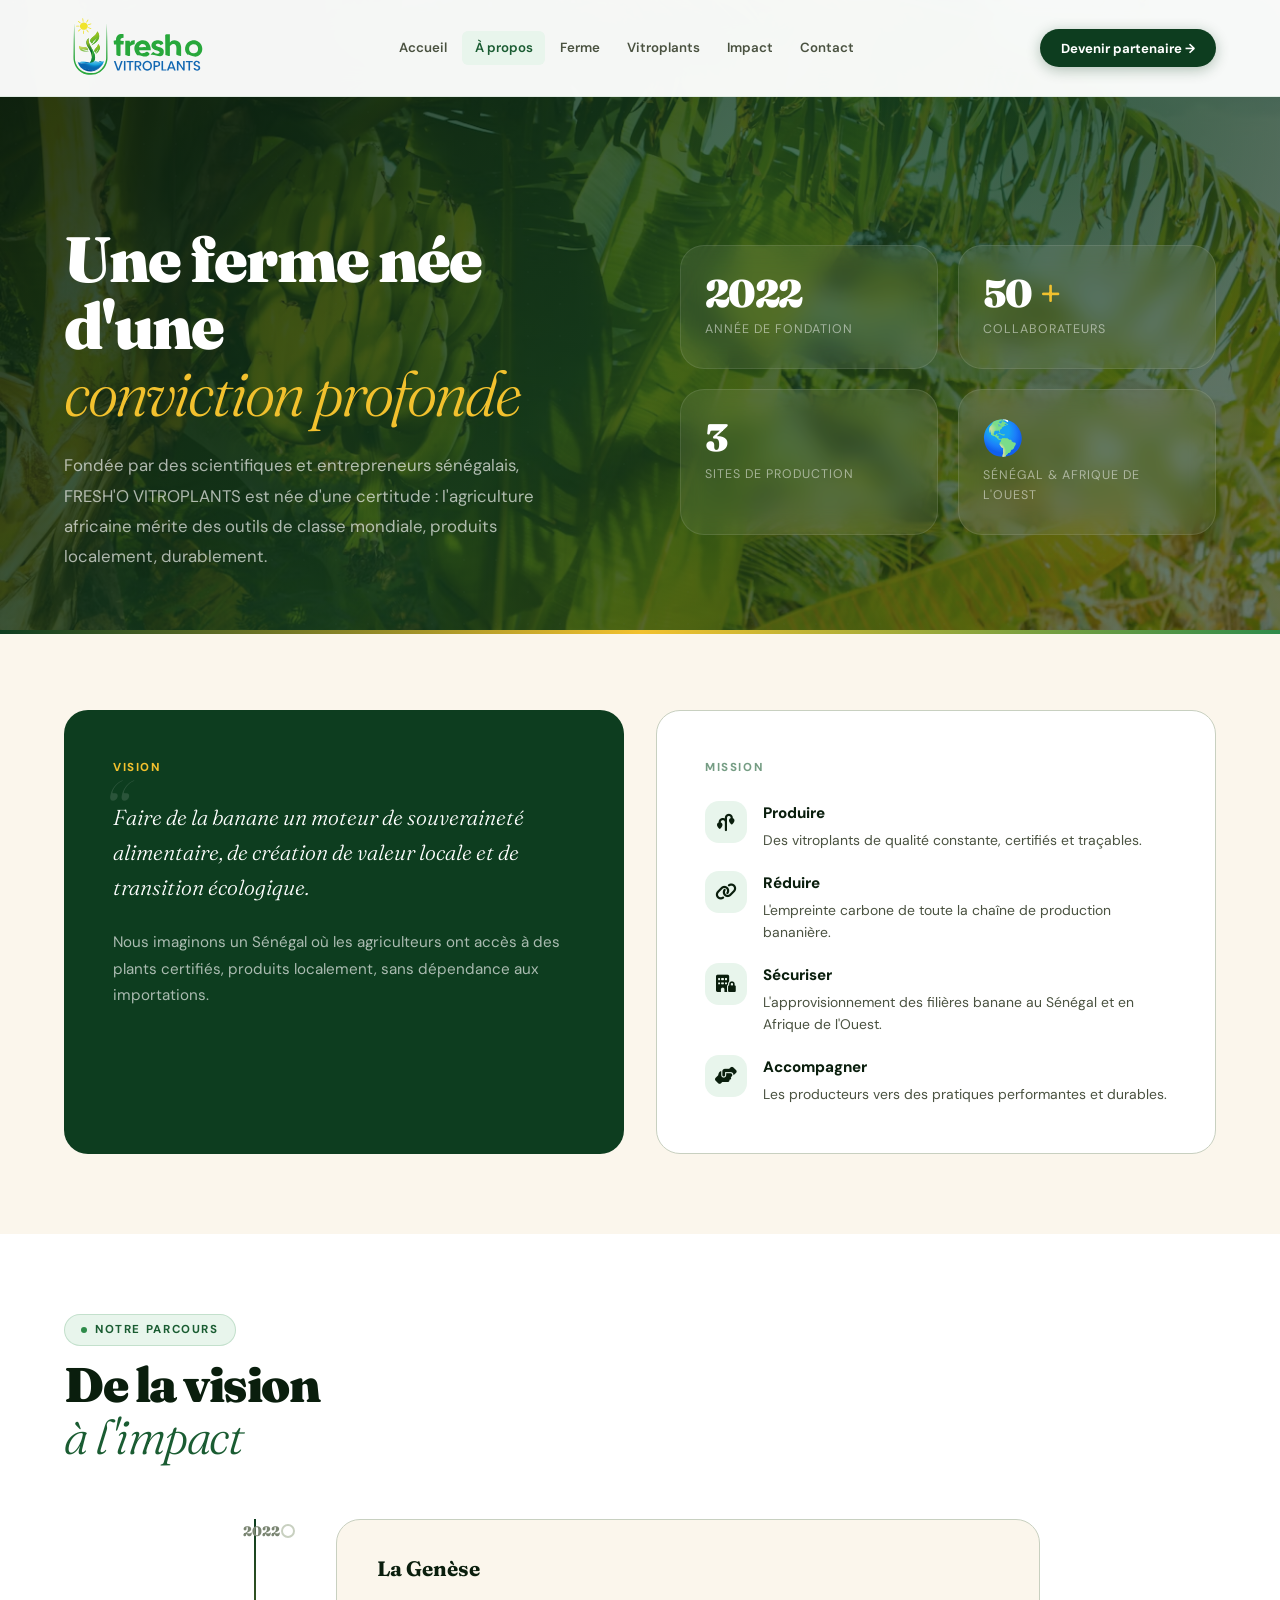
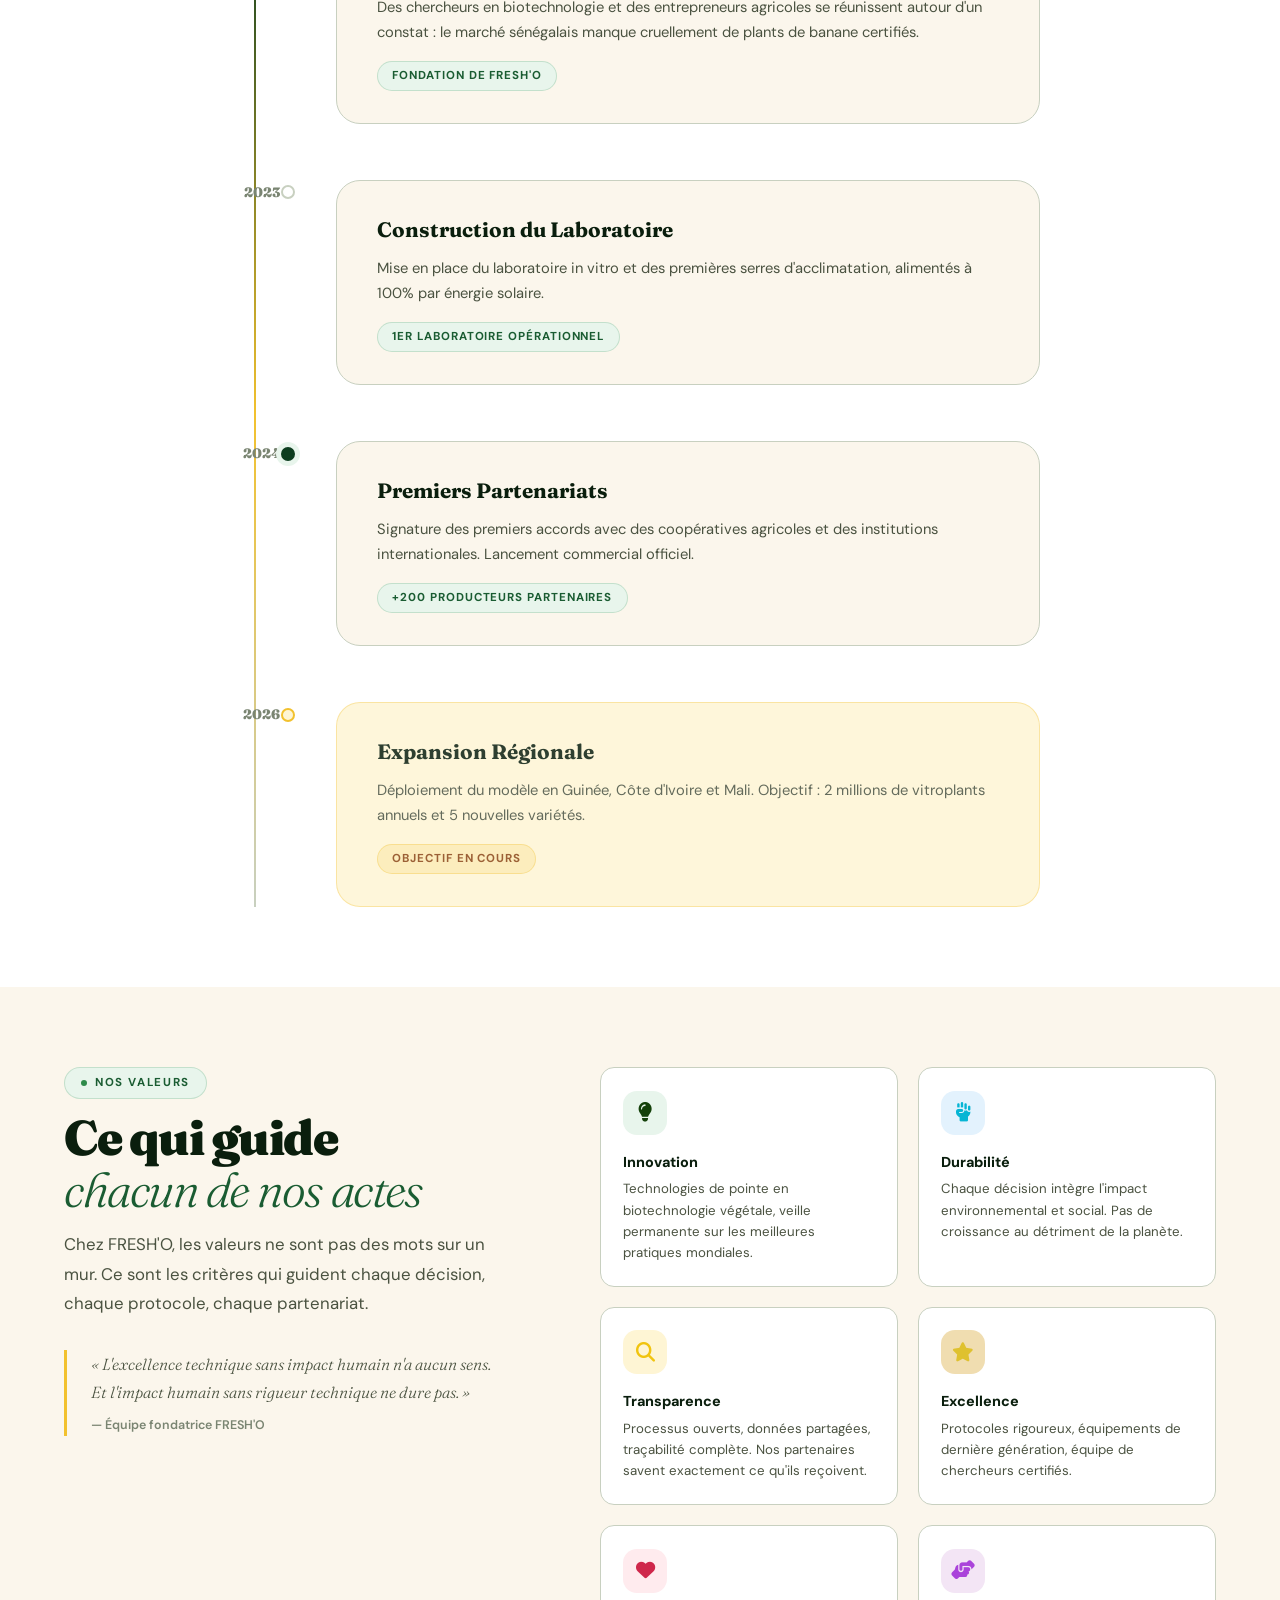
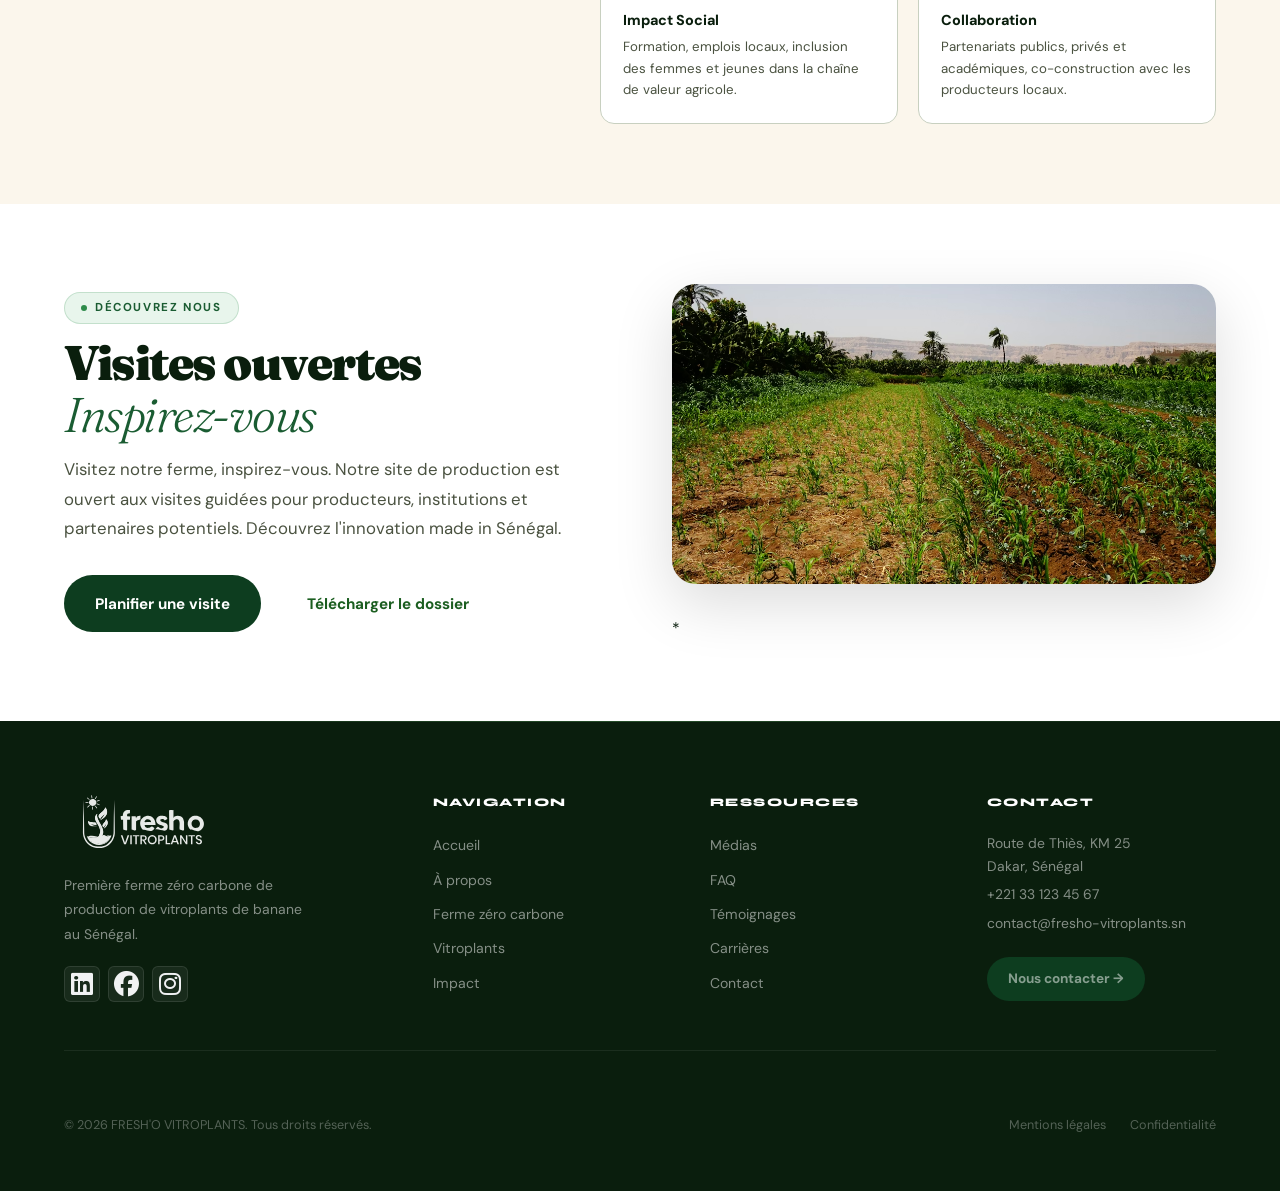
==== commit 0c95a34e: "Mes modifications" ====
--- a/apropos.html
+++ b/apropos.html
@@ -12,6 +12,10 @@
     <link rel="preconnect" href="https://fonts.gstatic.com" crossorigin />
     <link
       href="https://fonts.googleapis.com/css2?family=Syne:wght@400;600;700;800&family=DM+Sans:wght@400;500;600;700&family=Fraunces:ital,opsz,wght@0,9..144,300;0,9..144,700;0,9..144,900;1,9..144,300;1,9..144,700&display=swap"
+      rel="stylesheet"
+    />
+        <link
+      href="https://cdnjs.cloudflare.com/ajax/libs/font-awesome/6.4.0/css/all.min.css"
       rel="stylesheet"
     />
     <link rel="stylesheet" href="styles1.css" />
@@ -218,7 +222,7 @@
             <div class="vm-label">Mission</div>
             <ul class="mission-liste">
               <li class="mission-item">
-                <div class="mission-icone">🌿</div>
+                <div class="mission-icone"><i class="fa-solid fa-plant-wilt"></i></div>
                 <div class="mission-corps">
                   <strong>Produire</strong>
                   <p>
@@ -228,7 +232,7 @@
                 </div>
               </li>
               <li class="mission-item">
-                <div class="mission-icone">♻️</div>
+                <div class="mission-icone"><i class="fa-solid fa-link"></i></div>
                 <div class="mission-corps">
                   <strong>Réduire</strong>
                   <p>
@@ -238,131 +242,7 @@
                 </div>
               </li>
               <li class="mission-item">
-                <div class="mission-icone">
-                  <svg
-                    width="64px"
-                    height="64px"
-                    viewBox="0 0 64 64"
-                    fill="none"
-                    xmlns="http://www.w3.org/2000/svg"
-                  >
-                    <g id="SVGRepo_bgCarrier" stroke-width="0"></g>
-                    <g
-                      id="SVGRepo_tracerCarrier"
-                      stroke-linecap="round"
-                      stroke-linejoin="round"
-                    ></g>
-                    <g id="SVGRepo_iconCarrier">
-                      <path
-                        fill-rule="evenodd"
-                        clip-rule="evenodd"
-                        d="M18.4211 35.5532C20.5035 32.7988 22.937 30.3173 25.6215 28.1584C29.2592 27.6373 32.9472 27.7117 36.5348 28.3817C36.585 29.2502 36.7606 30.1188 37.0115 30.9377C37.8896 33.5184 39.3949 37.2654 39.1942 39.4988C38.9182 42.5262 34.7536 47.6381 34.7536 47.6381C34.7536 47.6381 27.3525 47.0673 24.643 45.0573C22.8116 43.6925 21.0805 39.7717 19.8512 37.4143C19.4748 36.7443 18.9982 36.124 18.4211 35.6029V35.5532Z"
-                        fill="#2A2941"
-                      ></path>
-                      <path
-                        fill-rule="evenodd"
-                        clip-rule="evenodd"
-                        d="M17.1416 34.635L16.3137 35.8013L17.4176 36.6947C17.8441 37.0917 18.1953 37.5384 18.4713 38.0595C19.224 39.4988 20.1522 41.5088 21.2059 43.1962C21.8582 44.3377 22.7112 45.3799 23.7398 46.2236C24.919 47.0177 26.2486 47.5884 27.6536 47.911C29.9617 48.5066 32.32 48.9036 34.6783 49.1021L35.4811 49.1766L35.9829 48.5562C37.3125 46.8936 38.5168 45.1317 39.5454 43.2706C40.1726 42.1291 40.5991 40.8884 40.7747 39.6228C40.9754 37.2158 39.445 33.1958 38.5168 30.4413C38.3161 29.7465 38.1655 29.0021 38.1405 28.2824L38.0652 27.0913L36.886 26.868C33.1228 26.1732 29.2592 26.0739 25.4709 26.6198L24.9942 26.6695L24.643 26.9672C21.808 29.2254 19.2992 31.8062 17.1416 34.635ZM18.4211 35.5532C20.5035 32.7987 22.937 30.3173 25.6214 28.1584C29.2592 27.6372 32.9472 27.7117 36.5348 28.3817C36.585 29.2502 36.7606 30.1187 37.0115 30.9376C37.8896 33.5184 39.3949 37.2654 39.1942 39.4988C38.9182 42.5262 34.7535 47.638 34.7535 47.638C34.7535 47.638 27.3525 47.0673 24.643 45.0573C22.8116 43.6925 21.0805 39.7717 19.8512 37.4143C19.4748 36.7443 18.9982 36.1239 18.4211 35.6028V35.5532Z"
-                        fill="#2A2941"
-                      ></path>
-                      <path
-                        fill-rule="evenodd"
-                        clip-rule="evenodd"
-                        d="M35.9578 18.0586H34.4274L34.5528 23.1208H36.1083L35.9578 18.0586Z"
-                        fill="#2A2941"
-                      ></path>
-                      <path
-                        fill-rule="evenodd"
-                        clip-rule="evenodd"
-                        d="M36.886 23.8902L36.7104 17.2646L33.6246 17.3391L33.7751 23.9399L36.886 23.8902ZM35.9829 18.0587H34.4525L34.5779 23.121H36.1334L35.9829 18.0587Z"
-                        fill="#2A2941"
-                      ></path>
-                      <path
-                        fill-rule="evenodd"
-                        clip-rule="evenodd"
-                        d="M43.3337 20.937L42.1044 20.0437L38.9182 24.0885L40.1475 24.9819L43.3588 20.9619L43.3337 20.937Z"
-                        fill="#2A2941"
-                      ></path>
-                      <path
-                        fill-rule="evenodd"
-                        clip-rule="evenodd"
-                        d="M40.2729 26.049L44.4125 20.8379L41.9288 19.0264L37.7641 24.2871L40.2729 26.049ZM43.3337 20.9371L42.1044 20.0438L38.9182 24.0886L40.1475 24.9819L43.3588 20.9619L43.3337 20.9371Z"
-                        fill="#2A2941"
-                      ></path>
-                      <path
-                        fill-rule="evenodd"
-                        clip-rule="evenodd"
-                        d="M45.7171 28.729V27.2649L41.2765 27.3393V28.8034L45.7171 28.729Z"
-                        fill="#2A2941"
-                      ></path>
-                      <path
-                        fill-rule="evenodd"
-                        clip-rule="evenodd"
-                        d="M40.5238 29.5728L46.5199 29.4735L46.4697 26.4709L40.4737 26.5702L40.5238 29.5728ZM45.7171 28.7291V27.265L41.2765 27.3395V28.8035L45.7171 28.7291Z"
-                        fill="#2A2941"
-                      ></path>
-                      <path
-                        fill-rule="evenodd"
-                        clip-rule="evenodd"
-                        d="M18.8225 32.7243C20.8547 29.7465 23.2381 27.0168 25.9225 24.585C29.5854 24.0142 33.2984 24.0887 36.9362 24.7587C36.9864 25.6768 37.162 26.595 37.4129 27.4635C38.3161 30.1683 39.8214 33.8657 39.6207 36.248C39.3447 39.4739 35.0546 44.8587 35.0546 44.8587C35.0546 44.8587 27.478 44.2384 24.6681 42.1539C22.7865 40.7147 21.5572 37.2158 20.3027 34.7095C19.9264 33.965 19.4247 33.3198 18.8225 32.7491V32.7243Z"
-                        fill="white"
-                      ></path>
-                      <path
-                        fill-rule="evenodd"
-                        clip-rule="evenodd"
-                        d="M17.5681 31.8806L16.7904 33.0221L17.8441 33.9154C18.2957 34.3373 18.672 34.8335 18.948 35.3795C19.7257 36.8932 20.4784 38.7791 21.3815 40.3673C21.9837 41.5088 22.7865 42.5262 23.7649 43.3699C24.9692 44.2136 26.3239 44.8091 27.779 45.1814C30.1373 45.8017 32.5458 46.2236 34.9794 46.4469L35.8323 46.5214L36.3341 45.8762C37.714 44.1143 38.9433 42.2532 39.997 40.2928C40.6493 39.1017 41.0758 37.8113 41.2514 36.4713C41.4772 33.9154 39.9468 29.9946 38.9684 27.0665C38.7426 26.2972 38.6171 25.528 38.567 24.7339L38.4917 23.5428L37.3126 23.3194C33.5242 22.5998 29.6105 22.5254 25.7971 23.1209L25.3204 23.1954L24.9441 23.518C22.1844 26.0243 19.7257 28.878 17.6434 31.955L17.5681 31.8806ZM18.8476 32.7739C20.8798 29.7961 23.2632 27.0665 25.9476 24.6346C29.6105 24.0639 33.3235 24.1383 36.9613 24.8083C37.0115 25.7265 37.1871 26.6446 37.438 27.5132C38.3412 30.218 39.8465 33.9154 39.6458 36.2976C39.3698 39.5236 35.0797 44.9084 35.0797 44.9084C35.0797 44.9084 27.5031 44.288 24.6932 42.2036C22.8116 40.7643 21.5823 37.2654 20.3278 34.7591C19.9515 34.0147 19.4498 33.3695 18.8476 32.7987V32.7739Z"
-                        fill="#2A2941"
-                      ></path>
-                      <path
-                        fill-rule="evenodd"
-                        clip-rule="evenodd"
-                        d="M22.0087 33.1958C23.514 30.9376 25.2702 28.8532 27.2772 27.0169C30.0871 26.6943 32.9221 26.8432 35.6818 27.4635C35.732 28.1583 35.8323 28.8532 36.033 29.5232C36.6853 31.5828 37.8645 34.5606 37.6889 36.3473C37.4881 38.7543 34.2016 42.7991 34.2016 42.7991C34.2016 42.7991 28.7073 42.3525 26.7002 40.7643C25.3204 39.6973 24.0158 36.5458 23.0875 34.6598C22.8366 34.1139 22.4603 33.6176 22.0087 33.1958Z"
-                        fill="#FEC34E"
-                      ></path>
-                      <path
-                        fill-rule="evenodd"
-                        clip-rule="evenodd"
-                        d="M26.6501 36.6945L32.2447 37.7863L34.603 30.1185L33.0977 29.6719L31.1659 35.9997L26.9511 35.156L26.6501 36.6945Z"
-                        fill="#2A2941"
-                      ></path>
-                      <path
-                        fill-rule="evenodd"
-                        clip-rule="evenodd"
-                        d="M37.0868 15.6021H35.5062L35.6316 20.9869H37.2122L37.0868 15.6021Z"
-                        fill="#FEC34E"
-                      ></path>
-                      <path
-                        fill-rule="evenodd"
-                        clip-rule="evenodd"
-                        d="M38.015 21.7312L37.8394 14.8079L34.7034 14.8823L34.8539 21.8057L38.015 21.7312ZM37.0867 15.6019H35.5062L35.6316 20.9868H37.2122L37.0867 15.6019Z"
-                        fill="#2A2941"
-                      ></path>
-                      <path
-                        fill-rule="evenodd"
-                        clip-rule="evenodd"
-                        d="M43.9358 18.6541L42.6814 17.7112L39.3949 22.0042L40.6493 22.9471L43.9358 18.6541Z"
-                        fill="#32EDBB"
-                      ></path>
-                      <path
-                        fill-rule="evenodd"
-                        clip-rule="evenodd"
-                        d="M40.7496 24.0142L44.9895 18.4805L42.4807 16.6194L38.2408 22.1283L40.7496 24.0142ZM43.8857 18.6542L42.6312 17.7112L39.3447 22.0042L40.5991 22.9472L43.8857 18.6542Z"
-                        fill="#2A2941"
-                      ></path>
-                      <path
-                        fill-rule="evenodd"
-                        clip-rule="evenodd"
-                        d="M46.7457 27.2401V25.6768L42.1797 25.7512V27.3145L46.7457 27.2401Z"
-                        fill="#A694FE"
-                      ></path>
-                      <path
-                        fill-rule="evenodd"
-                        clip-rule="evenodd"
-                        d="M41.4019 28.1086L47.5234 28.0093V24.9075L41.4019 25.0067V28.1086ZM46.7457 27.2649V25.7015L42.1797 25.776V27.3393L46.7457 27.2649Z"
-                        fill="#2A2941"
-                      ></path>
-                    </g>
-                  </svg>
+                <div class="mission-icone"><i class="fa-solid fa-building-lock"></i>
                 </div>
                 <div class="mission-corps">
                   <strong>Sécuriser</strong>
@@ -373,7 +253,7 @@
                 </div>
               </li>
               <li class="mission-item">
-                <div class="mission-icone">🤝</div>
+                <div class="mission-icone"><i class="fa-solid fa-handshake-angle"></i></div>
                 <div class="mission-corps">
                   <strong>Accompagner</strong>
                   <p>
@@ -473,7 +353,7 @@
           </div>
           <div class="valeurs-grille">
             <div class="valeur-item">
-              <div class="valeur-icone v-vert">💡</div>
+              <div class="valeur-icone v-vert"><i class="fa-solid fa-lightbulb" style="color: #14410a;"></i></div>
               <div class="valeur-corps">
                 <h4>Innovation</h4>
                 <p>
@@ -483,7 +363,7 @@
               </div>
             </div>
             <div class="valeur-item">
-              <div class="valeur-icone v-bleu">🌍</div>
+              <div class="valeur-icone v-bleu"><i class="fa-solid fa-hand-fist" style="color: #06b5d4;"></i></div>
               <div class="valeur-corps">
                 <h4>Durabilité</h4>
                 <p>
@@ -493,7 +373,7 @@
               </div>
             </div>
             <div class="valeur-item">
-              <div class="valeur-icone v-jaune">🔍</div>
+              <div class="valeur-icone v-jaune"><i class="fa-solid fa-magnifying-glass" style="color: #f1c40f;"></i></div>
               <div class="valeur-corps">
                 <h4>Transparence</h4>
                 <p>
@@ -503,7 +383,7 @@
               </div>
             </div>
             <div class="valeur-item">
-              <div class="valeur-icone v-orange">⭐</div>
+              <div class="valeur-icone v-orange"><i class="fa-solid fa-star" style="color: #dfc12f;"></i></div>
               <div class="valeur-corps">
                 <h4>Excellence</h4>
                 <p>
@@ -513,7 +393,7 @@
               </div>
             </div>
             <div class="valeur-item">
-              <div class="valeur-icone v-rouge">❤️</div>
+              <div class="valeur-icone v-rouge"><i class="fa-solid fa-heart" style="color: #cf274b;"></i></div>
               <div class="valeur-corps">
                 <h4>Impact Social</h4>
                 <p>
@@ -523,7 +403,7 @@
               </div>
             </div>
             <div class="valeur-item">
-              <div class="valeur-icone v-violet">🤝</div>
+              <div class="valeur-icone v-violet"><i class="fa-solid fa-handshake-angle" style = "color : #aa43da"></i></div>
               <div class="valeur-corps">
                 <h4>Collaboration</h4>
                 <p>
@@ -564,7 +444,7 @@
       </div>
     </section>
 
-    <!-- FOOTER -->
+    <!--FOOTER -->
     <footer class="footer">
       <div class="container">
         <div class="footer-grid">
@@ -579,10 +459,24 @@
               au Sénégal.
             </p>
             <div class="footer-socials">
-              <a href="#" class="social-btn" aria-label="LinkedIn">in</a>
-              <a href="#" class="social-btn" aria-label="Facebook">f</a>
-              <a href="#" class="social-btn" aria-label="Instagram">ig</a>
-              <a href="#" class="social-btn" aria-label="X">𝕏</a>
+              <a href="#" class="social-btn" aria-label="LinkedIn"
+                ><i
+                  class="fa-brands fa-linkedin"
+                  style="color: rgb(241, 242, 243); font-size: 25px"
+                ></i
+              ></a>
+              <a href="#" class="social-btn" aria-label="Facebook"
+                ><i
+                  class="fa-brands fa-facebook"
+                  style="color: rgb(241, 242, 243); font-size: 25px"
+                ></i
+              ></a>
+              <a href="#" class="social-btn" aria-label="Instagram"
+                ><i
+                  class="fa-brands fa-instagram"
+                  style="color: rgb(241, 242, 243); font-size: 25px"
+                ></i
+              ></a>
             </div>
           </div>
           <div class="footer-col">
@@ -631,6 +525,7 @@
         </div>
       </div>
     </footer>
+
     <script>
       /* nav-mobile.js — Burger menu robuste pour index.html */
       document.addEventListener("DOMContentLoaded", function () {
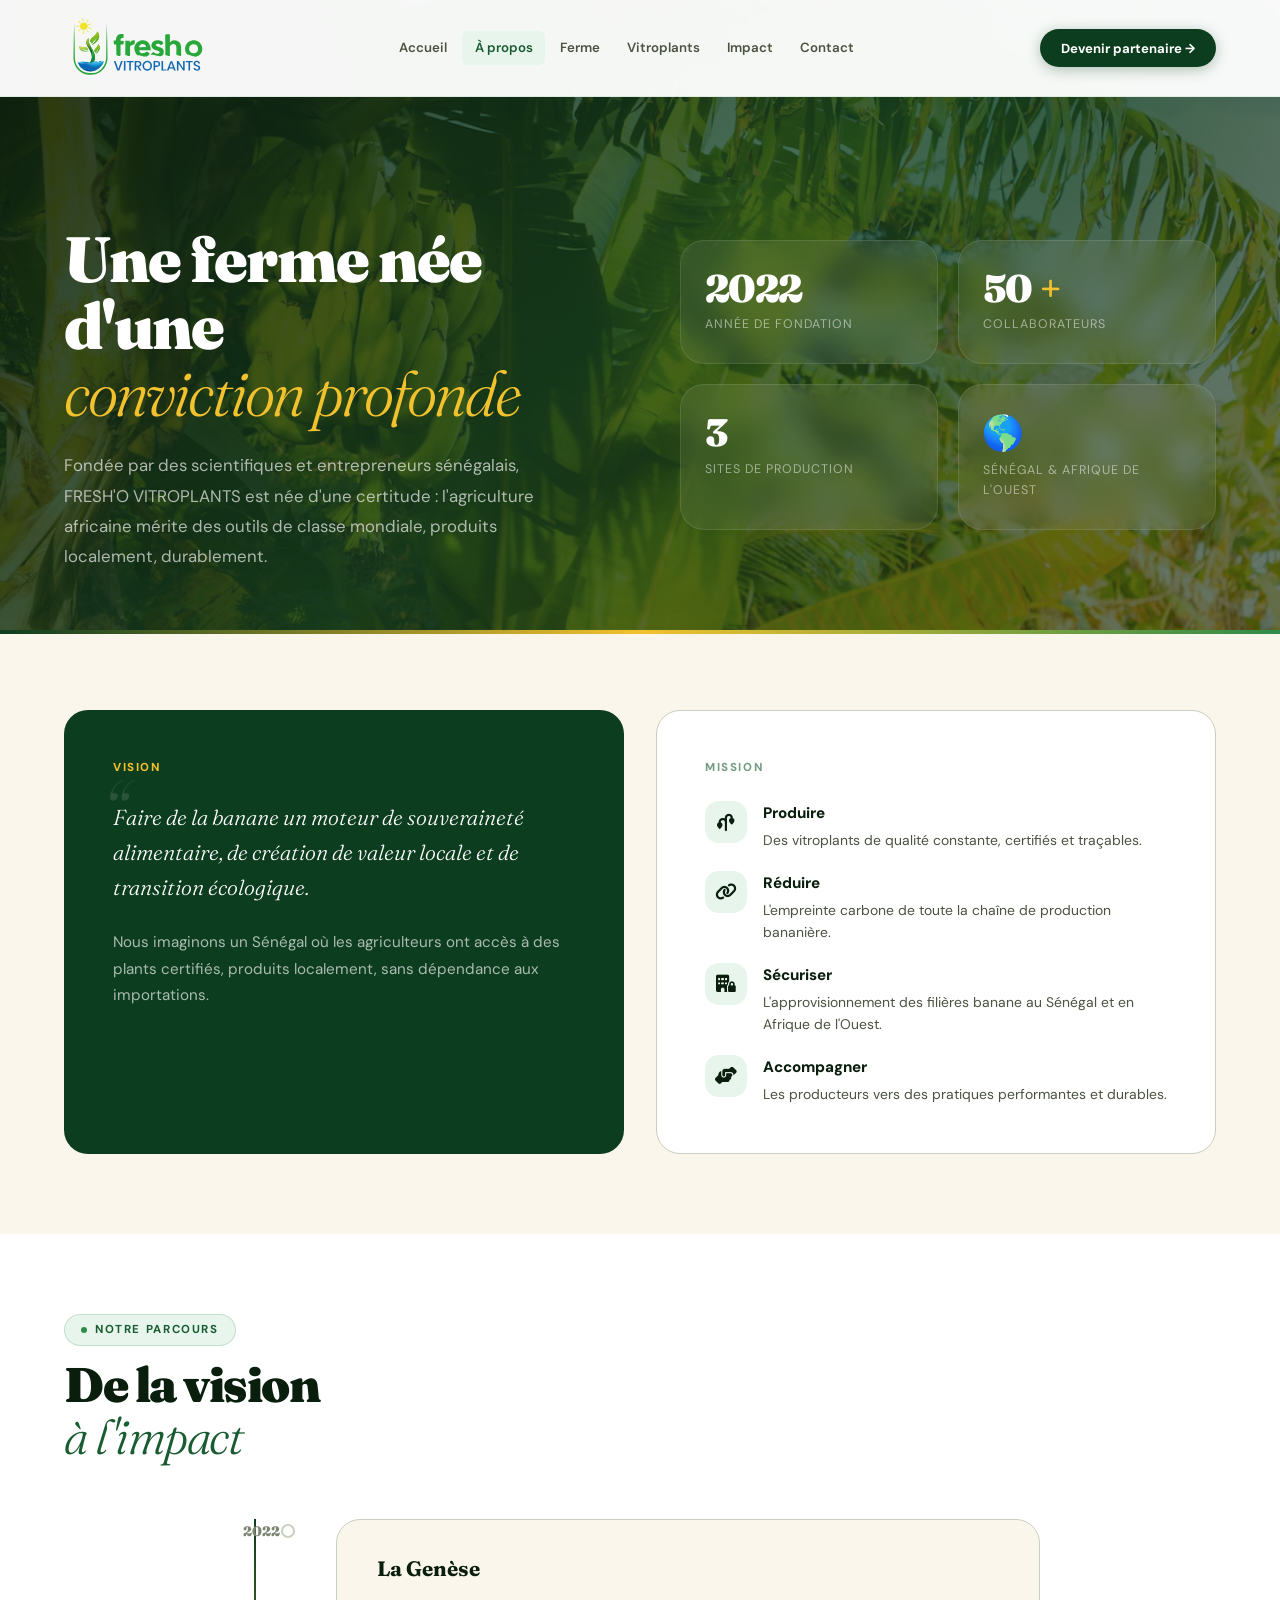
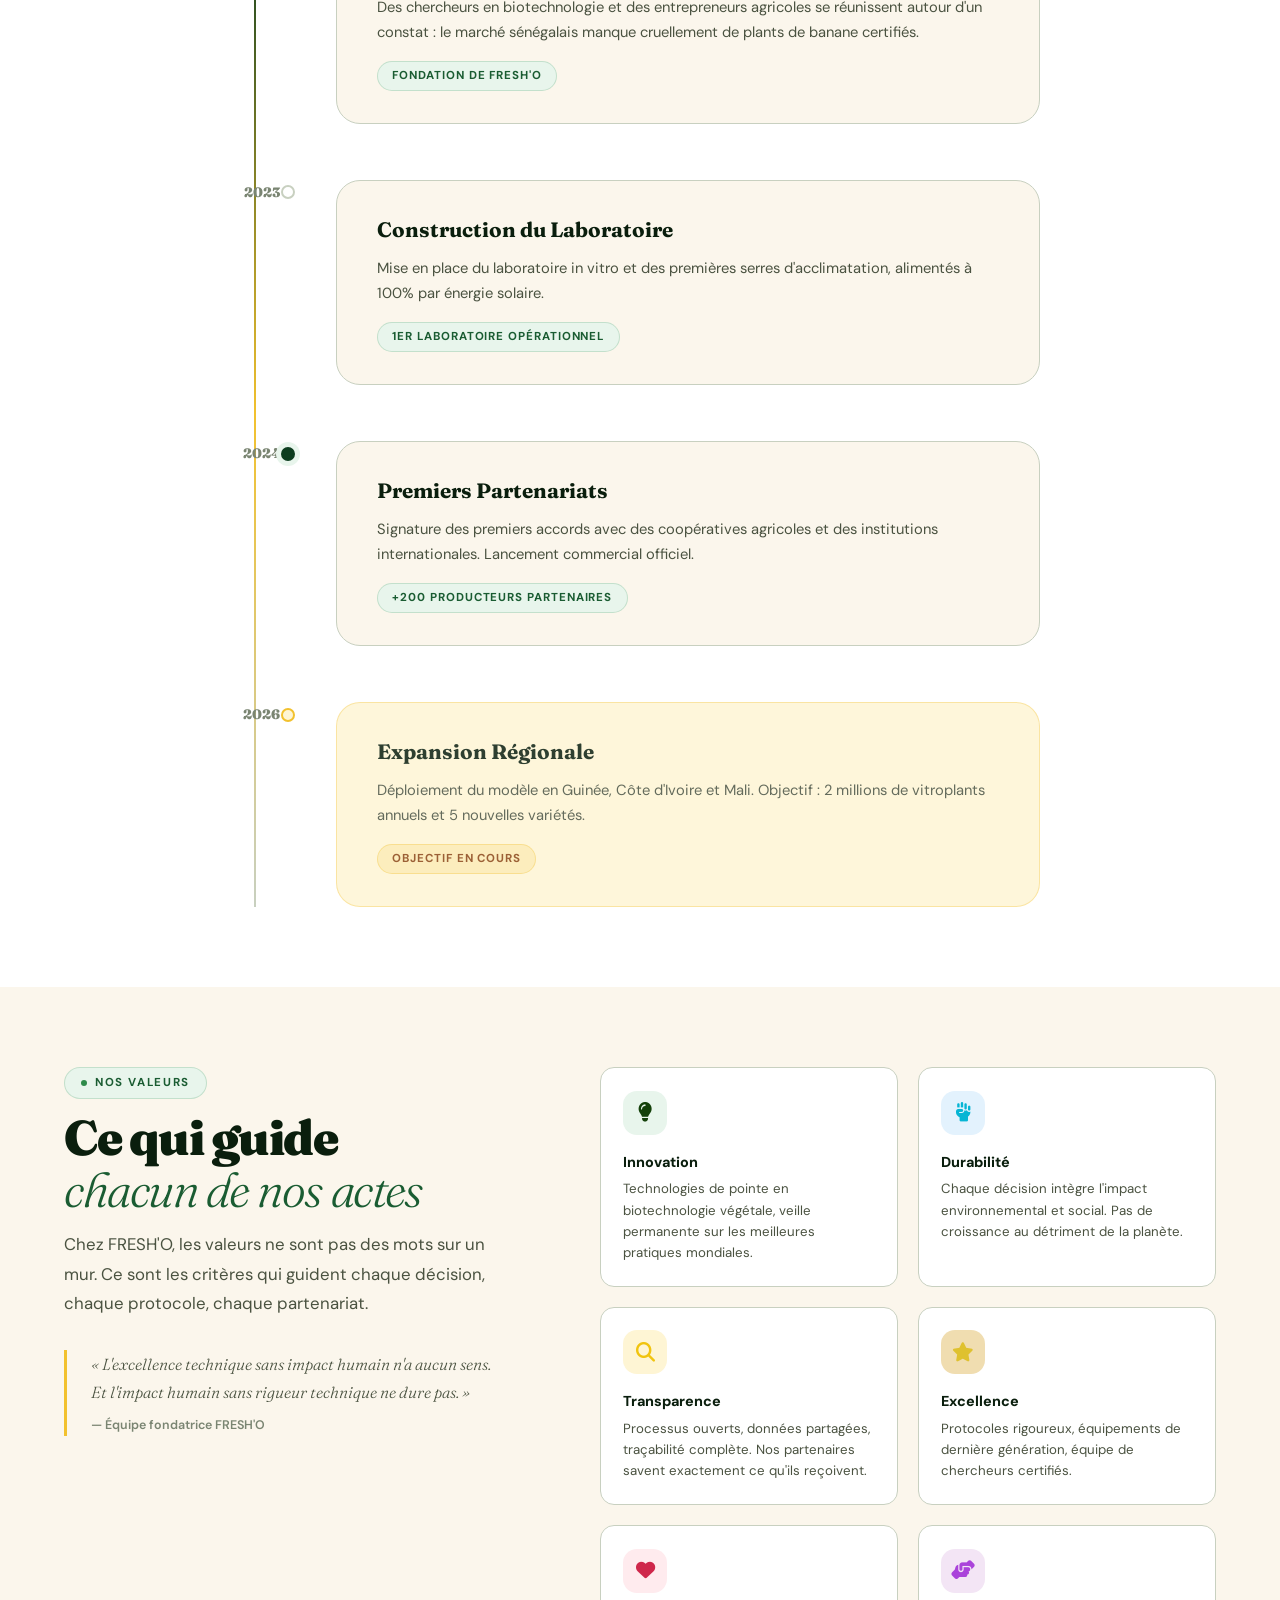
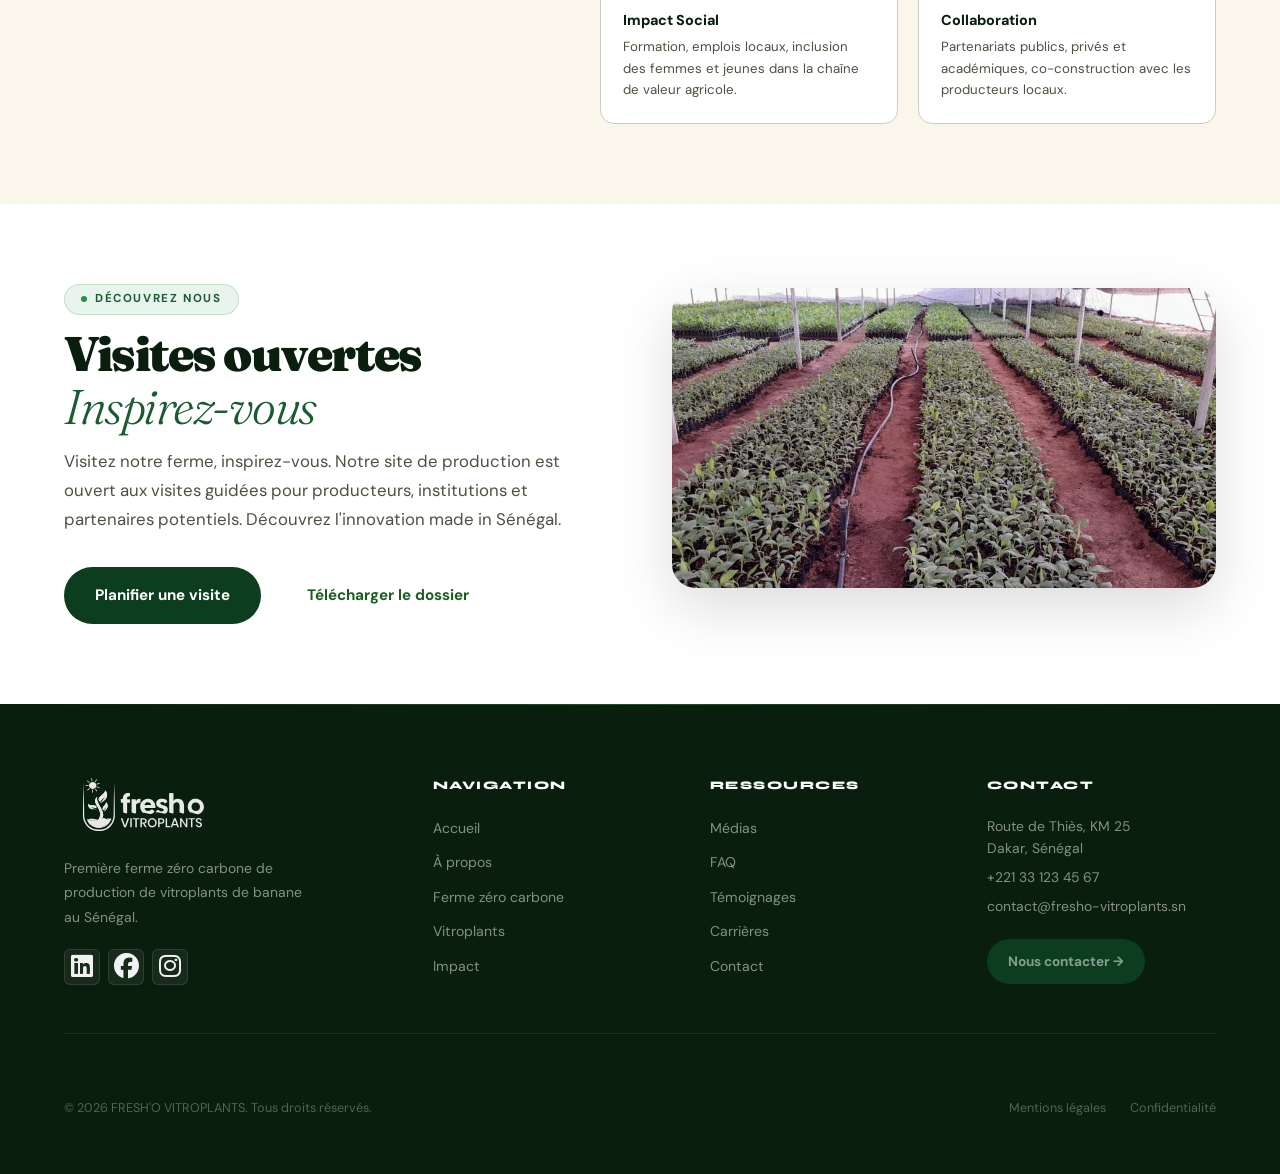
==== commit add1f28a: "Mes modifications" ====
--- a/apropos.html
+++ b/apropos.html
@@ -436,9 +436,9 @@
           </div>
           <div class="visites-visuel">
             <div class="visites-image">
-              <img src="images/img10.avif" alt="Visite guidée de la ferme Fresh'O" />
-            </div>
-           *
+              <img src="images/4.png" alt="Visite guidée de la ferme Fresh'O" />
+            </div>
+           
           </div>
         </div>
       </div>
--- a/styles1.css
+++ b/styles1.css
@@ -2535,6 +2535,8 @@
   display: flex;
   gap: 1rem;
   flex-wrap: wrap;
+  margin-top: 2rem;
+  margin-bottom: 1.5rem;
 }
 .vp-kpis {
   display: flex;
@@ -2790,6 +2792,8 @@
   display: flex;
   gap: 1rem;
   flex-wrap: wrap;
+  margin-top: 2rem;
+  margin-bottom: 1.5rem;
 }
 .impact-triple {
   display: grid;
@@ -7366,6 +7370,12 @@
     display: none;
   }
 
+  /* Logo plus petit sur mobile pour ne pas être caché par le menu burger */
+  .marque-logo {
+    height: 48px !important;
+    width: auto !important;
+  }
+
   /* Sections */
   .section {
     padding: 3rem 0;
@@ -8575,9 +8585,9 @@
 .variete-tags span {
   font-size: 0.75rem;
   padding: 0.3rem 0.6rem;
-  background: var(--gris-clair);
+  background: #1A5C32;
   border-radius: var(--rayon-sm);
-  color: var(--gris-moyen);
+  color: #ffff;
   white-space: nowrap;
 }
 
@@ -9577,6 +9587,14 @@
   max-width: none !important;
   width: auto;
 }
+
+/* Logo plus petit sur mobile pour ne pas être caché par le menu burger */
+@media (max-width: 768px) {
+  .marque-logo {
+    height: 48px !important;
+    width: auto !important;
+  }
+}
 .marque-texte {
   font-family: var(--fonte-corps);
   font-size: 1rem;
@@ -11231,6 +11249,14 @@
   width: auto;
 }
 
+/* Logo plus petit sur mobile pour ne pas être caché par le menu burger */
+@media (max-width: 768px) {
+  .marque-logo {
+    height: 48px !important;
+    width: auto !important;
+  }
+}
+
 .nav-liens {
   display: flex;
   align-items: center;
@@ -11387,7 +11413,7 @@
 .page-header-inner {
   position: relative;
   z-index: 2;
-  padding: 4rem 1.5rem 5rem;
+  padding: 2rem 1.5rem 5rem;
   width: 100%;
 }
 
@@ -11398,6 +11424,14 @@
   align-items: center;
   max-width: 1200px;
   margin: 0 auto;
+}
+
+.ph-actions {
+  display: flex;
+  gap: 1rem;
+  flex-wrap: wrap;
+  margin-top: 2rem;
+  margin-bottom: 1.5rem;
 }
 
 .ph-titre {
@@ -11427,6 +11461,7 @@
   display: grid;
   grid-template-columns: repeat(2, 1fr);
   gap: 1.25rem;
+  margin-bottom: 10px;
 }
 
 .ph-stat {
@@ -12405,7 +12440,7 @@
     min-height: auto;
   }
   .page-header-inner {
-    padding: 3rem 1.25rem 4rem;
+    padding: 1.5rem 1.25rem 4rem;
   }
   .ph-grille {
     gap: 2.5rem;
@@ -15072,6 +15107,14 @@
   max-height: none !important;
   max-width: none !important;
   width: auto;
+}
+
+/* Logo plus petit sur mobile pour ne pas être caché par le menu burger */
+@media (max-width: 768px) {
+  .marque-logo {
+    height: 48px !important;
+    width: auto !important;
+  }
 }
 
 .nav-liens {
@@ -17127,3 +17170,137 @@
     }
   }
 }
+
+/* ================================================
+   NOS CLIENTS SECTION
+   ================================================ */
+.section-clients {
+  padding: 5rem 0;
+  background: linear-gradient(135deg, var(--green-pale) 0%, var(--white) 100%);
+}
+
+.clients-header {
+  text-align: center;
+  margin-bottom: 4rem;
+}
+
+.clients-content {
+  display: grid;
+  grid-template-columns: 1fr 1fr;
+  gap: 4rem;
+  align-items: center;
+}
+
+.clients-image {
+  position: relative;
+  border-radius: 20px;
+  overflow: hidden;
+  box-shadow: 0 20px 60px rgba(27, 94, 32, 0.15);
+}
+
+.clients-img {
+  width: 100%;
+  height: auto;
+  display: block;
+  transition: transform 0.5s ease;
+}
+
+.clients-image:hover .clients-img {
+  transform: scale(1.05);
+}
+
+.clients-grid {
+  display: grid;
+  grid-template-columns: 1fr 1fr;
+  gap: 2rem;
+}
+
+.client-type {
+  padding: 1.5rem;
+  background: var(--white);
+  border-radius: 16px;
+  box-shadow: 0 8px 32px rgba(27, 94, 32, 0.08);
+  transition: all 0.3s ease;
+  border: 1px solid var(--green-pale);
+}
+
+.client-type:hover {
+  transform: translateY(-8px);
+  box-shadow: 0 16px 48px rgba(27, 94, 32, 0.15);
+  border-color: var(--green-light);
+}
+
+.client-icon {
+  width: 56px;
+  height: 56px;
+  border-radius: 50%;
+  background: var(--green-pale);
+  display: flex;
+  align-items: center;
+  justify-content: center;
+  margin-bottom: 1rem;
+  transition: all 0.3s ease;
+}
+
+.client-type:hover .client-icon {
+  background: var(--green-light);
+  transform: scale(1.1);
+}
+
+.client-type h4 {
+  font-size: 1.1rem;
+  font-weight: 600;
+  color: var(--green-dark);
+  margin-bottom: 0.5rem;
+}
+
+.client-type p {
+  font-size: 0.9rem;
+  color: var(--text-muted);
+  line-height: 1.5;
+}
+
+/* Responsive Design */
+@media (max-width: 968px) {
+  .clients-content {
+    grid-template-columns: 1fr;
+    gap: 3rem;
+  }
+  
+  .clients-grid {
+    grid-template-columns: 1fr;
+    gap: 1.5rem;
+  }
+}
+
+@media (max-width: 600px) {
+  .section-clients {
+    padding: 3rem 0;
+  }
+  
+  .clients-header {
+    margin-bottom: 2.5rem;
+  }
+  
+  .clients-content {
+    gap: 2rem;
+  }
+  
+  .client-type {
+    padding: 1rem;
+  }
+  
+  .client-icon {
+    width: 48px;
+    height: 48px;
+  }
+  
+  .client-type h4 {
+    font-size: 1rem;
+  }
+  
+  .client-type p {
+    font-size: 0.85rem;
+  }
+  }
+}
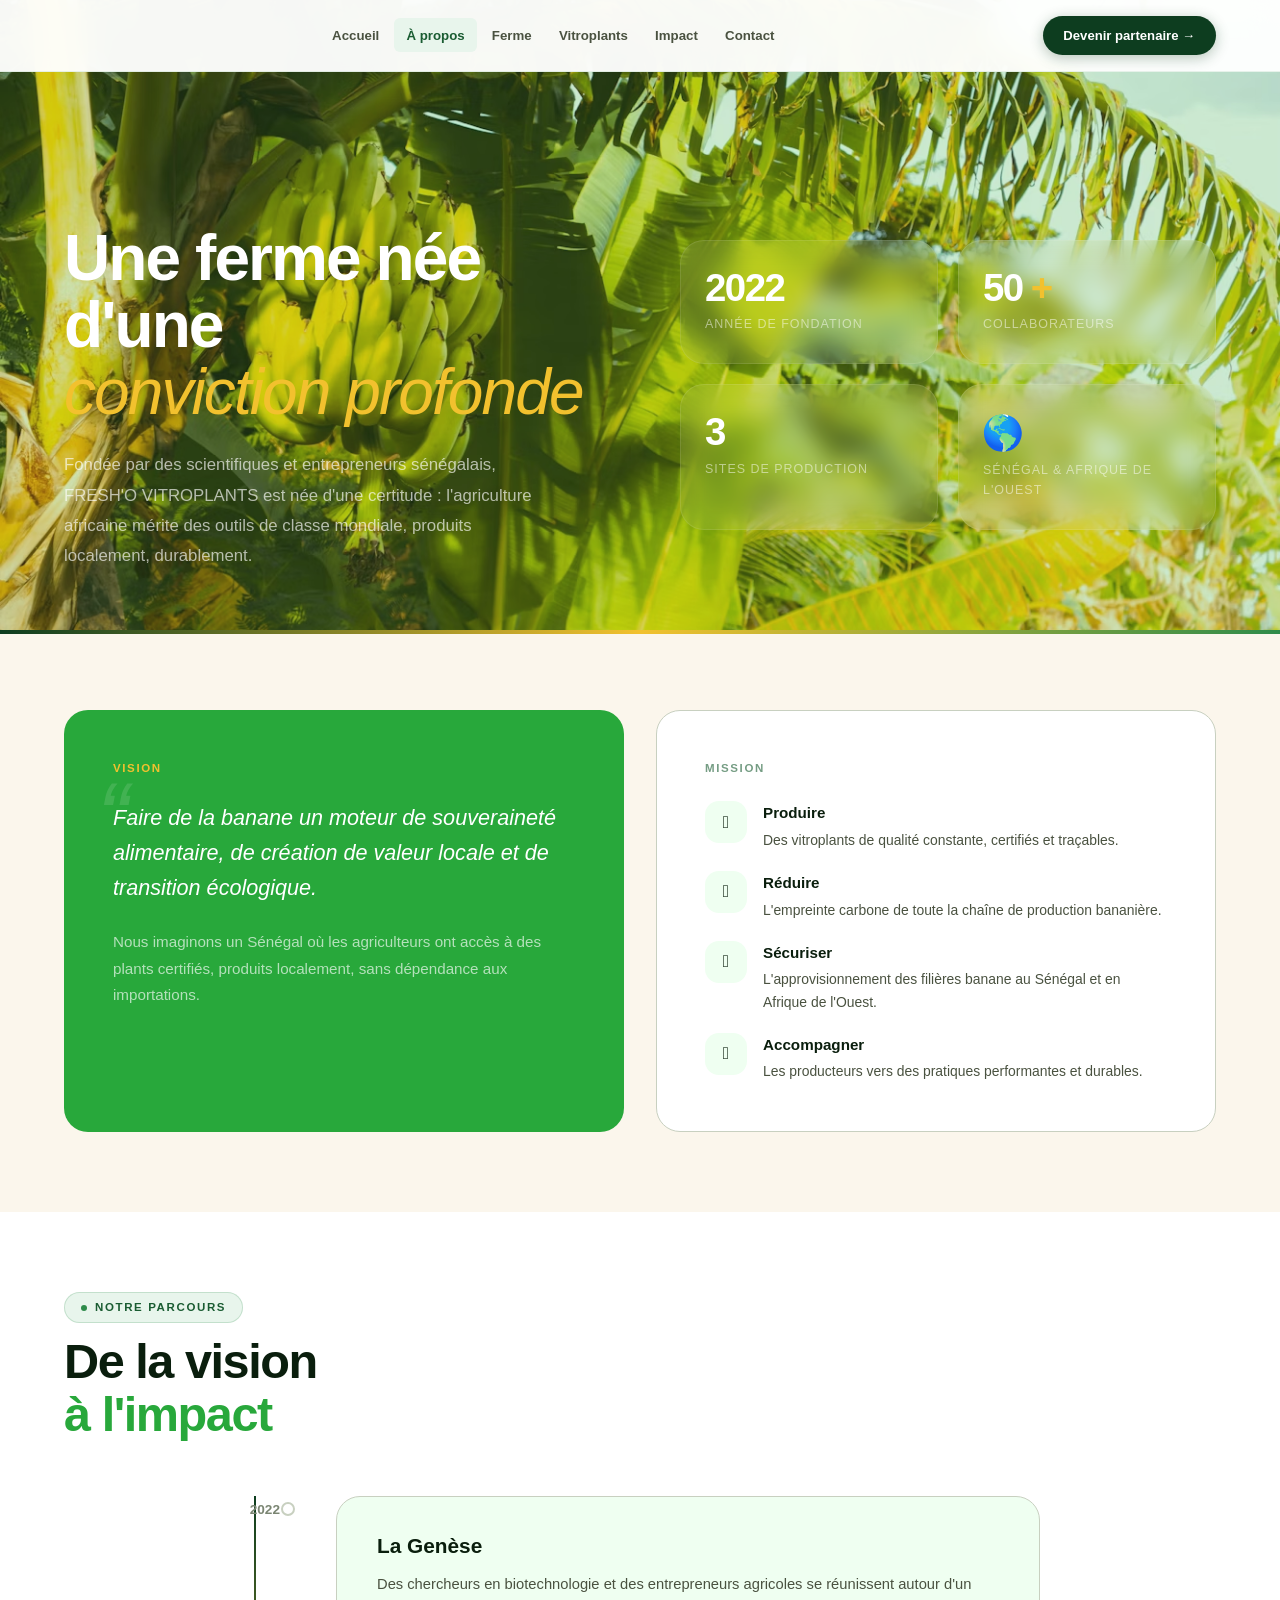
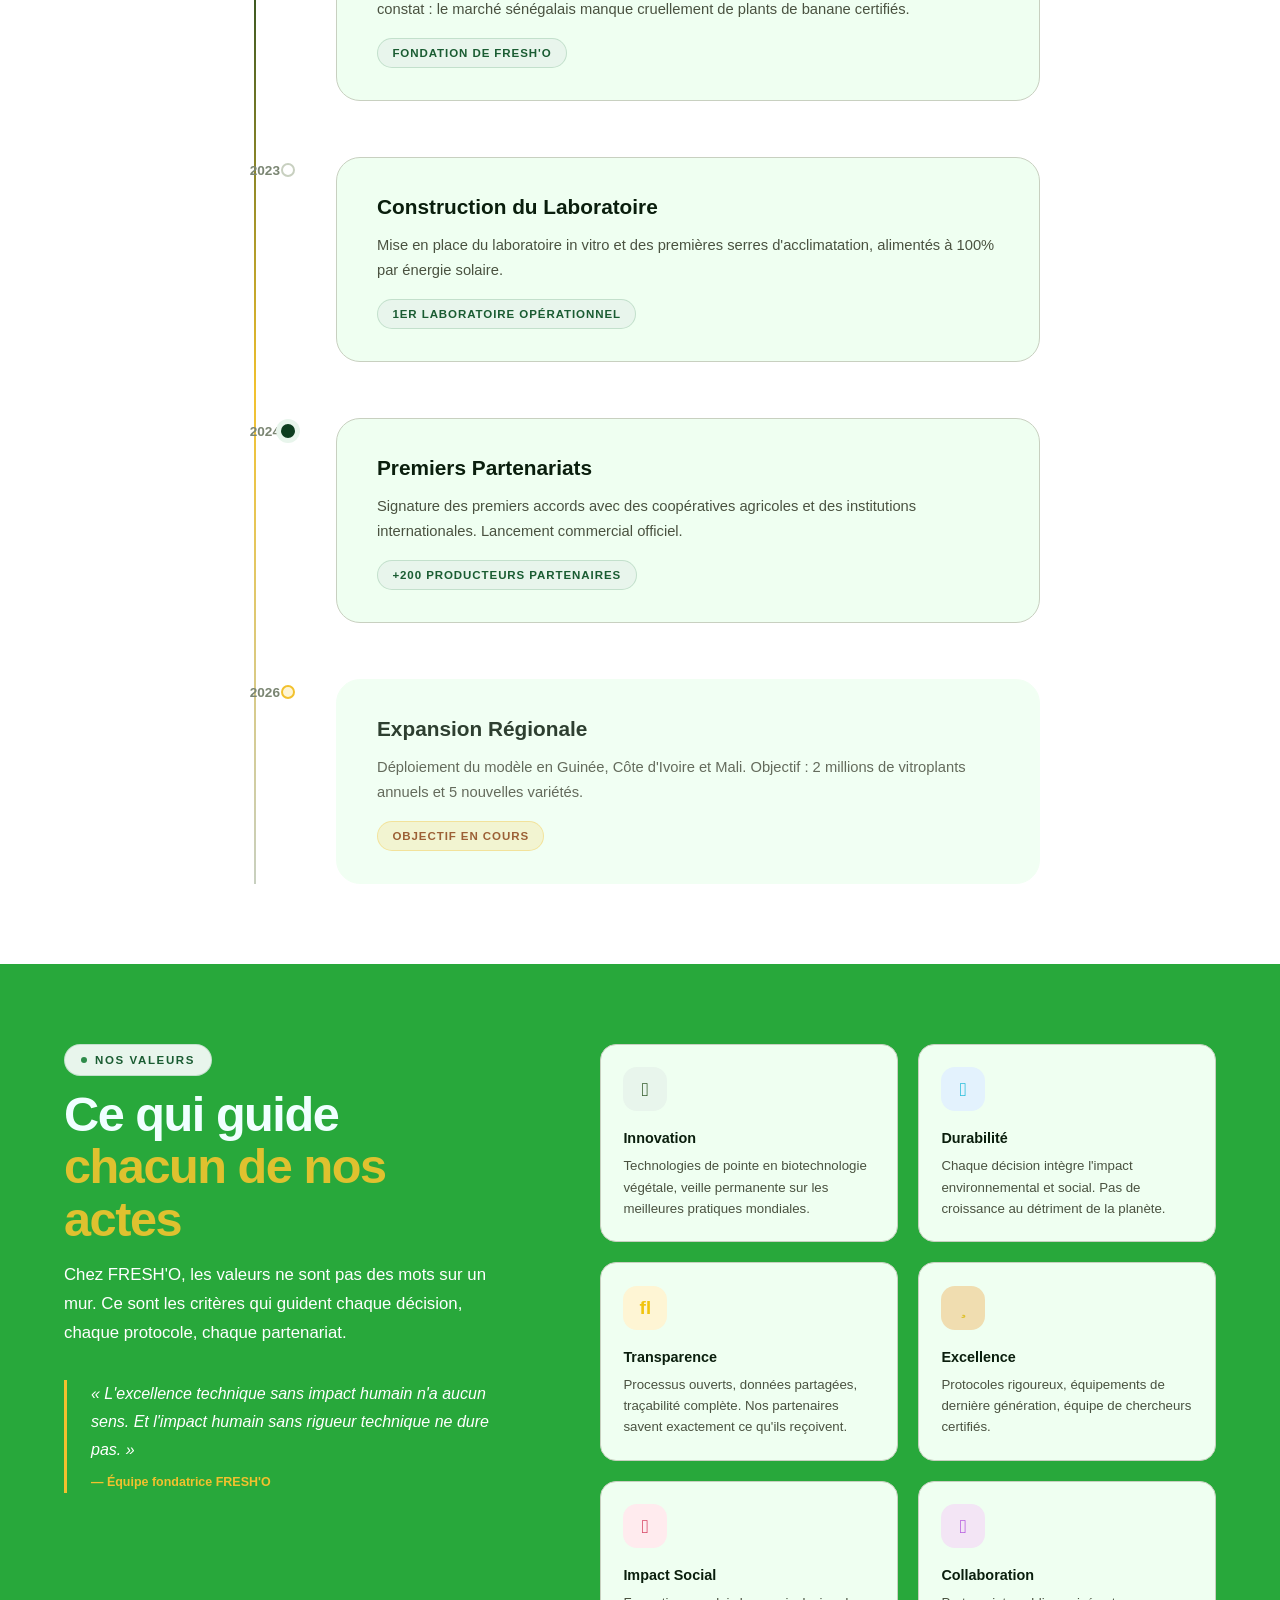
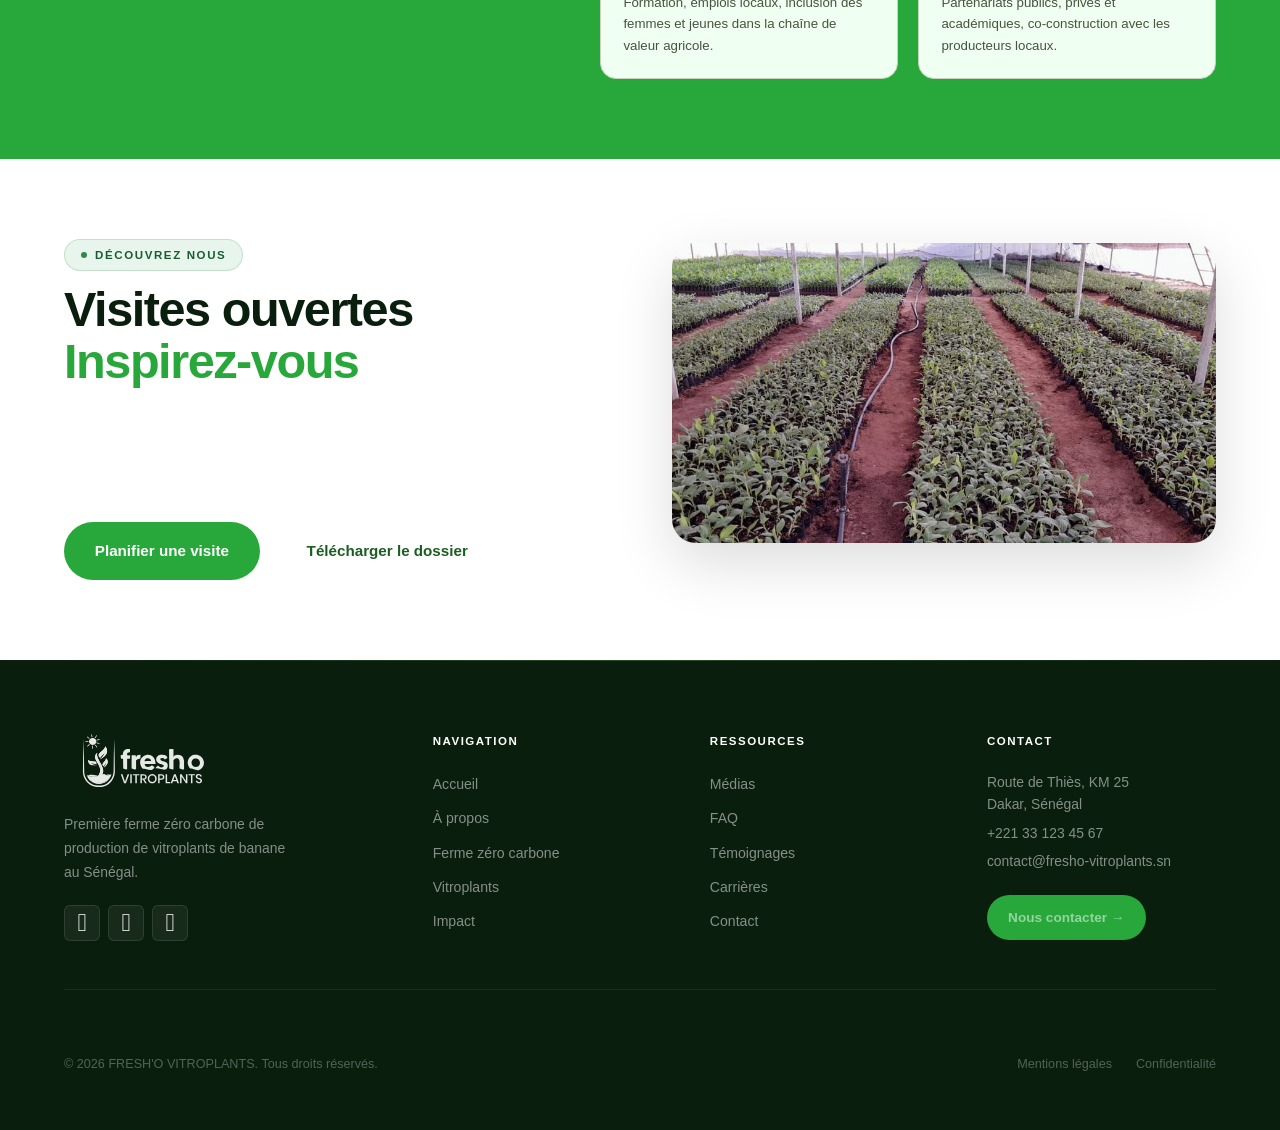
==== commit 0ae7568c: "Mes modifs" ====
--- a/apropos.html
+++ b/apropos.html
@@ -1,4 +1,4 @@
-<!doctype html>
+﻿<!doctype html>
 <html lang="fr">
   <head>
     <meta charset="UTF-8" />
@@ -14,48 +14,25 @@
       href="https://fonts.googleapis.com/css2?family=Syne:wght@400;600;700;800&family=DM+Sans:wght@400;500;600;700&family=Fraunces:ital,opsz,wght@0,9..144,300;0,9..144,700;0,9..144,900;1,9..144,300;1,9..144,700&display=swap"
       rel="stylesheet"
     />
-        <link
+    <link
       href="https://cdnjs.cloudflare.com/ajax/libs/font-awesome/6.4.0/css/all.min.css"
       rel="stylesheet"
     />
     <link rel="stylesheet" href="styles1.css" />
+    <style>
+      *,
+      *::before,
+      *::after {
+        font-family: "Bricolage Grotesque", sans-serif !important;
+      }
+    </style>
   </head>
   <body>
-    <!-- NAVBAR -->
-    <nav class="navbar">
-      <div class="container navbar-inner">
-        <a href="index.html" class="marque">
-          <img
-            src="images/Fresh'o_logo.svg"
-            alt="Fresh'O Logo"
-            class="marque-logo"
-            onerror="this.style.display = 'none'"
-          />
-        </a>
-        <ul class="nav-liens">
-          <li><a href="index.html" class="nav-lien">Accueil</a></li>
-          <li><a href="apropos.html" class="nav-lien actif">À propos</a></li>
-          <li><a href="ferme-zero-carbone.html" class="nav-lien">Ferme</a></li>
-          <li><a href="vitroplants.html" class="nav-lien">Vitroplants</a></li>
-          <li>
-            <a href="impact-partenariats.html" class="nav-lien">Impact</a>
-          </li>
-          <li>
-            <a href="contact-partenaires.html" class="nav-lien">Contact</a>
-          </li>
-        </ul>
-        <a href="contact-partenaires.html" class="btn-nav"
-          >Devenir partenaire →</a
-        >
-      </div>
-    </nav>
-
+    <div id="navbar-container">
+      <script src="components/navbar.js"></script>
+    </div>
     <!-- PAGE HEADER -->
     <header class="page-header">
-      <div class="ph-fond">
-        <div class="ph-forme-1"></div>
-        <div class="ph-texture"></div>
-      </div>
       <div class="container page-header-inner">
         <div class="ph-grille">
           <div>
@@ -222,7 +199,9 @@
             <div class="vm-label">Mission</div>
             <ul class="mission-liste">
               <li class="mission-item">
-                <div class="mission-icone"><i class="fa-solid fa-plant-wilt"></i></div>
+                <div class="mission-icone">
+                  <i class="fa-solid fa-plant-wilt"></i>
+                </div>
                 <div class="mission-corps">
                   <strong>Produire</strong>
                   <p>
@@ -232,7 +211,9 @@
                 </div>
               </li>
               <li class="mission-item">
-                <div class="mission-icone"><i class="fa-solid fa-link"></i></div>
+                <div class="mission-icone">
+                  <i class="fa-solid fa-link"></i>
+                </div>
                 <div class="mission-corps">
                   <strong>Réduire</strong>
                   <p>
@@ -242,7 +223,8 @@
                 </div>
               </li>
               <li class="mission-item">
-                <div class="mission-icone"><i class="fa-solid fa-building-lock"></i>
+                <div class="mission-icone">
+                  <i class="fa-solid fa-building-lock"></i>
                 </div>
                 <div class="mission-corps">
                   <strong>Sécuriser</strong>
@@ -253,7 +235,9 @@
                 </div>
               </li>
               <li class="mission-item">
-                <div class="mission-icone"><i class="fa-solid fa-handshake-angle"></i></div>
+                <div class="mission-icone">
+                  <i class="fa-solid fa-handshake-angle"></i>
+                </div>
                 <div class="mission-corps">
                   <strong>Accompagner</strong>
                   <p>
@@ -272,7 +256,10 @@
       <div class="container">
         <div class="entete-section">
           <span class="etiquette">Notre Parcours</span>
-          <h2 class="titre-section">De la vision<br /><em>à l'impact</em></h2>
+          <h2 class="titre-section">
+            De la vision<br />
+            <p style="color: #28a83b">à l'impact</p>
+          </h2>
         </div>
         <div class="timeline">
           <div class="tl-item">
@@ -335,8 +322,9 @@
         <div class="valeurs-layout">
           <div class="valeurs-gauche">
             <span class="etiquette">Nos Valeurs</span>
-            <h2 class="titre-section">
-              Ce qui guide<br /><em>chacun de nos actes</em>
+            <h2 class="titre-section" style="color: azure">
+              Ce qui guide<br />
+              <p style="color: #dfc12f">chacun de nos actes</p>
             </h2>
             <p class="desc-section">
               Chez FRESH'O, les valeurs ne sont pas des mots sur un mur. Ce sont
@@ -353,7 +341,9 @@
           </div>
           <div class="valeurs-grille">
             <div class="valeur-item">
-              <div class="valeur-icone v-vert"><i class="fa-solid fa-lightbulb" style="color: #14410a;"></i></div>
+              <div class="valeur-icone v-vert">
+                <i class="fa-solid fa-lightbulb" style="color: #14410a"></i>
+              </div>
               <div class="valeur-corps">
                 <h4>Innovation</h4>
                 <p>
@@ -363,7 +353,9 @@
               </div>
             </div>
             <div class="valeur-item">
-              <div class="valeur-icone v-bleu"><i class="fa-solid fa-hand-fist" style="color: #06b5d4;"></i></div>
+              <div class="valeur-icone v-bleu">
+                <i class="fa-solid fa-hand-fist" style="color: #06b5d4"></i>
+              </div>
               <div class="valeur-corps">
                 <h4>Durabilité</h4>
                 <p>
@@ -373,7 +365,12 @@
               </div>
             </div>
             <div class="valeur-item">
-              <div class="valeur-icone v-jaune"><i class="fa-solid fa-magnifying-glass" style="color: #f1c40f;"></i></div>
+              <div class="valeur-icone v-jaune">
+                <i
+                  class="fa-solid fa-magnifying-glass"
+                  style="color: #f1c40f"
+                ></i>
+              </div>
               <div class="valeur-corps">
                 <h4>Transparence</h4>
                 <p>
@@ -383,7 +380,9 @@
               </div>
             </div>
             <div class="valeur-item">
-              <div class="valeur-icone v-orange"><i class="fa-solid fa-star" style="color: #dfc12f;"></i></div>
+              <div class="valeur-icone v-orange">
+                <i class="fa-solid fa-star" style="color: #dfc12f"></i>
+              </div>
               <div class="valeur-corps">
                 <h4>Excellence</h4>
                 <p>
@@ -393,7 +392,9 @@
               </div>
             </div>
             <div class="valeur-item">
-              <div class="valeur-icone v-rouge"><i class="fa-solid fa-heart" style="color: #cf274b;"></i></div>
+              <div class="valeur-icone v-rouge">
+                <i class="fa-solid fa-heart" style="color: #cf274b"></i>
+              </div>
               <div class="valeur-corps">
                 <h4>Impact Social</h4>
                 <p>
@@ -403,7 +404,12 @@
               </div>
             </div>
             <div class="valeur-item">
-              <div class="valeur-icone v-violet"><i class="fa-solid fa-handshake-angle" style = "color : #aa43da"></i></div>
+              <div class="valeur-icone v-violet">
+                <i
+                  class="fa-solid fa-handshake-angle"
+                  style="color: #aa43da"
+                ></i>
+              </div>
               <div class="valeur-corps">
                 <h4>Collaboration</h4>
                 <p>
@@ -424,13 +430,18 @@
           <div class="visites-contenu">
             <span class="etiquette">Découvrez nous</span>
             <h2 class="titre-section">
-              Visites ouvertes<br /><em>Inspirez-vous</em>
+              Visites ouvertes<br />
+              <p style="color: #28a83b">Inspirez-vous</p>
             </h2>
             <p class="desc-section">
-              Visitez notre ferme, inspirez-vous. Notre site de production est ouvert aux visites guidées pour producteurs, institutions et partenaires potentiels. Découvrez l'innovation made in Sénégal.
+              Visitez notre ferme, inspirez-vous. Notre site de production est
+              ouvert aux visites guidées pour producteurs, institutions et
+              partenaires potentiels. Découvrez l'innovation made in Sénégal.
             </p>
             <div class="visites-actions">
-              <a href="contact-partenaires.html" class="btn btn-primary">Planifier une visite</a>
+              <a href="contact-partenaires.html" class="btn btn-primary"
+                >Planifier une visite</a
+              >
               <a href="#" class="btn btn-secondary">Télécharger le dossier</a>
             </div>
           </div>
@@ -438,93 +449,14 @@
             <div class="visites-image">
               <img src="images/4.png" alt="Visite guidée de la ferme Fresh'O" />
             </div>
-           
           </div>
         </div>
       </div>
     </section>
 
     <!--FOOTER -->
-    <footer class="footer">
-      <div class="container">
-        <div class="footer-grid">
-          <div class="footer-brand-col">
-            <img
-              src="images/Fresh'o_logo.svg"
-              alt="Fresh'O Vitroplants"
-              class="footer-logo"
-            />
-            <p>
-              Première ferme zéro carbone de production de vitroplants de banane
-              au Sénégal.
-            </p>
-            <div class="footer-socials">
-              <a href="#" class="social-btn" aria-label="LinkedIn"
-                ><i
-                  class="fa-brands fa-linkedin"
-                  style="color: rgb(241, 242, 243); font-size: 25px"
-                ></i
-              ></a>
-              <a href="#" class="social-btn" aria-label="Facebook"
-                ><i
-                  class="fa-brands fa-facebook"
-                  style="color: rgb(241, 242, 243); font-size: 25px"
-                ></i
-              ></a>
-              <a href="#" class="social-btn" aria-label="Instagram"
-                ><i
-                  class="fa-brands fa-instagram"
-                  style="color: rgb(241, 242, 243); font-size: 25px"
-                ></i
-              ></a>
-            </div>
-          </div>
-          <div class="footer-col">
-            <h4>Navigation</h4>
-            <ul>
-              <li><a href="index.html">Accueil</a></li>
-              <li><a href="apropos.html">À propos</a></li>
-              <li><a href="ferme-zero-carbone.html">Ferme zéro carbone</a></li>
-              <li><a href="vitroplants.html">Vitroplants</a></li>
-              <li><a href="impact-partenariats.html">Impact</a></li>
-            </ul>
-          </div>
-          <div class="footer-col">
-            <h4>Ressources</h4>
-            <ul>
-              <li><a href="ressources-medias.html">Médias</a></li>
-              <li><a href="faq.html">FAQ</a></li>
-              <li><a href="temoignages.html">Témoignages</a></li>
-              <li><a href="carrieres.html">Carrières</a></li>
-              <li><a href="contact-partenaires.html">Contact</a></li>
-            </ul>
-          </div>
-          <div class="footer-col">
-            <h4>Contact</h4>
-            <p>Route de Thiès, KM 25<br />Dakar, Sénégal</p>
-            <p>+221 33 123 45 67</p>
-            <p>contact@fresho-vitroplants.sn</p>
-            <a
-              href="contact-partenaires.html"
-              class="btn btn-primary"
-              style="
-                margin-top: 1rem;
-                font-size: 0.85rem;
-                padding: 0.6rem 1.2rem;
-              "
-              >Nous contacter →</a
-            >
-          </div>
-        </div>
-        <div class="footer-bottom">
-          <p>© 2026 FRESH'O VITROPLANTS. Tous droits réservés.</p>
-          <div class="footer-legal">
-            <a href="#">Mentions légales</a>
-            <a href="#">Confidentialité</a>
-          </div>
-        </div>
-      </div>
-    </footer>
+    <div id="footer-container"></div>
+    <script src="components/footer.js"></script>
 
     <script>
       /* nav-mobile.js — Burger menu robuste pour index.html */
--- a/styles1.css
+++ b/styles1.css
@@ -1,4 +1,4 @@
-/* Masquer le menu burger par défaut */
+﻿/* Masquer le menu burger par défaut */
 .nav-liens {
   display: none;
 }
@@ -19,7 +19,7 @@
 }
 :root {
   /* Brand Colors */
-  --green-deep: #0a2e0f;
+  --green-deep: #1f2937;
   --green-dark: #1b5e20;
   --green-mid: #2e7d32;
   --green-light: #66bb6a;
@@ -1625,7 +1625,7 @@
    ================================================ */
 .section-valeurs {
   padding: 5rem 0;
-  background: var(--white);
+  /* background: var(--white); */
 }
 .valeurs-layout {
   display: grid;
@@ -1726,7 +1726,7 @@
    ================================================ */
 .section-visites {
   padding: 5rem 0;
-  background: linear-gradient(135deg, var(--green-pale) 0%, var(--white) 100%);
+  background: #EFFFF1;
 }
 .visites-layout {
   display: grid;
@@ -3105,7 +3105,7 @@
 }
 
 :root {
-  --green-deep: #0a2e0f;
+  --green-deep: #1f2937;
   --green-dark: #1b5e20;
   --green-mid: #2e7d32;
   --green-light: #66bb6a;
@@ -6147,7 +6147,7 @@
 }
 
 :root {
-  --green-deep: #0a2e0f;
+  --green-deep: #1f2937;
   --green-dark: #1b5e20;
   --green-mid: #2e7d32;
   --green-light: #66bb6a;
@@ -6497,6 +6497,279 @@
   margin-top: 0.25rem;
 }
 
+/* Messages d'erreur et validation */
+.form-error {
+  color: #e53935;
+  font-size: 0.75rem;
+  margin-top: 0.25rem;
+  display: block;
+}
+
+.form-control.error,
+.form-select.error {
+  border-color: #e53935;
+  background-color: #fef2f2;
+}
+
+.form-control.error:focus,
+.form-select.error:focus {
+  border-color: #e53935;
+  box-shadow: 0 0 0 3px rgba(229, 57, 53, 0.1);
+}
+
+/* Actions du formulaire */
+.form-actions {
+  display: flex;
+  flex-direction: column;
+  gap: 1rem;
+  margin-top: 1rem;
+}
+
+.form-loading {
+  display: flex;
+  align-items: center;
+  justify-content: center;
+  gap: 0.75rem;
+  padding: 1rem;
+  background: var(--green-pale);
+  border-radius: var(--radius-md);
+  color: var(--green-dark);
+  font-weight: 600;
+}
+
+.spinner {
+  width: 20px;
+  height: 20px;
+  border: 2px solid var(--green-light);
+  border-top: 2px solid var(--green-dark);
+  border-radius: 50%;
+  animation: spin 1s linear infinite;
+}
+
+@keyframes spin {
+  0% { transform: rotate(0deg); }
+  100% { transform: rotate(360deg); }
+}
+
+.form-message {
+  padding: 1rem;
+  border-radius: var(--radius-md);
+  font-weight: 600;
+  text-align: center;
+}
+
+.form-message.success {
+  background: #d4edda;
+  color: #155724;
+  border: 1px solid #c3e6cb;
+}
+
+.form-message.error {
+  background: #f8d7da;
+  color: #721c24;
+  border: 1px solid #f5c6cb;
+}
+
+/* Sidebar */
+.contact-sidebar {
+  display: flex;
+  flex-direction: column;
+  gap: 1.5rem;
+}
+
+.sidebar-card {
+  background: var(--white);
+  border: 1px solid var(--border);
+  border-radius: var(--radius-lg);
+  overflow: hidden;
+}
+
+.sidebar-header {
+  display: flex;
+  align-items: center;
+  gap: 1rem;
+  padding: 1.5rem;
+  background: var(--green-pale);
+  border-bottom: 1px solid var(--border);
+}
+
+.sidebar-icon {
+  width: 48px;
+  height: 48px;
+  background: var(--green-dark);
+  border-radius: var(--radius-md);
+  display: flex;
+  align-items: center;
+  justify-content: center;
+  color: var(--white);
+}
+
+.sidebar-header h3 {
+  font-size: 1.1rem;
+  font-weight: 700;
+  color: var(--green-dark);
+  margin: 0;
+}
+
+.sidebar-header p {
+  font-size: 0.85rem;
+  color: var(--text-muted);
+  margin: 0;
+}
+
+.sidebar-content {
+  padding: 1.5rem;
+}
+
+.contact-item {
+  display: flex;
+  align-items: flex-start;
+  gap: 1rem;
+  padding: 0.75rem 0;
+  border-bottom: 1px solid var(--border-light);
+}
+
+.contact-item:last-child {
+  border-bottom: none;
+}
+
+.contact-icon {
+  width: 40px;
+  height: 40px;
+  background: var(--green-pale);
+  border-radius: var(--radius-sm);
+  display: flex;
+  align-items: center;
+  justify-content: center;
+  color: var(--green-dark);
+  flex-shrink: 0;
+}
+
+.contact-info {
+  flex: 1;
+}
+
+.contact-label {
+  display: block;
+  font-size: 0.75rem;
+  font-weight: 600;
+  color: var(--text-muted);
+  text-transform: uppercase;
+  letter-spacing: 0.5px;
+  margin-bottom: 0.25rem;
+}
+
+.contact-value {
+  font-size: 0.9rem;
+  color: var(--text);
+  text-decoration: none;
+  line-height: 1.4;
+}
+
+.contact-value:hover {
+  color: var(--green-dark);
+  text-decoration: underline;
+}
+
+/* Horaires */
+.hours-grid {
+  display: flex;
+  flex-direction: column;
+  gap: 0.75rem;
+}
+
+.hours-item {
+  display: flex;
+  justify-content: space-between;
+  align-items: center;
+  padding: 0.5rem 0;
+  border-bottom: 1px solid var(--border-light);
+}
+
+.hours-item:last-child {
+  border-bottom: none;
+}
+
+.hours-day {
+  font-size: 0.85rem;
+  color: var(--text);
+  font-weight: 500;
+}
+
+.hours-time {
+  font-size: 0.85rem;
+  color: var(--green-dark);
+  font-weight: 600;
+}
+
+/* Sidebar CTA */
+.sidebar-cta {
+  background: var(--green-dark);
+  color: var(--white);
+  padding: 1.5rem;
+  border-radius: var(--radius-lg);
+  text-align: center;
+}
+
+.sidebar-cta h4 {
+  font-size: 1.1rem;
+  font-weight: 700;
+  margin: 0 0 0.5rem 0;
+}
+
+.sidebar-cta p {
+  font-size: 0.85rem;
+  opacity: 0.9;
+  margin: 0 0 1rem 0;
+  line-height: 1.4;
+}
+
+.btn-sm {
+  padding: 0.5rem 1rem;
+  font-size: 0.8rem;
+}
+
+.btn-secondary {
+  background: var(--white);
+  color: var(--green-dark);
+  border: 2px solid var(--white);
+}
+
+.btn-secondary:hover {
+  background: transparent;
+  color: var(--white);
+  border-color: var(--white);
+}
+
+/* Responsive */
+@media (max-width: 768px) {
+  .contact-layout {
+    grid-template-columns: 1fr;
+    gap: 2rem;
+  }
+  
+  .form-row {
+    grid-template-columns: 1fr;
+    gap: 1rem;
+  }
+  
+  .contact-sidebar {
+    order: -1;
+  }
+  
+  .sidebar-header {
+    padding: 1rem;
+  }
+  
+  .sidebar-content {
+    padding: 1rem;
+  }
+  
+  .contact-item {
+    padding: 0.5rem 0;
+  }
+}
+
 .form-check {
   display: flex;
   align-items: flex-start;
@@ -7487,7 +7760,7 @@
 }
 
 :root {
-  --green-deep: #0a2e0f;
+  --green-deep: #1f2937;
   --green-dark: #1b5e20;
   --green-mid: #2e7d32;
   --green-light: #66bb6a;
@@ -9443,7 +9716,7 @@
   font-weight: 700;
   letter-spacing: 0.14em;
   text-transform: uppercase;
-  color: var(--vert-jungle);
+  color: #28A83B;
   padding: 0.35rem 1rem;
   background: var(--vert-pale);
   border-radius: var(--rayon-full);
@@ -9493,7 +9766,7 @@
 }
 .desc-section {
   font-size: 1.05rem;
-  color: var(--gris-chaud);
+  color: #ffff;
   line-height: 1.75;
   margin-top: 0.9rem;
   max-width: 560px;
@@ -11137,7 +11410,7 @@
 }
 
 .btn-primary {
-  background: var(--vert-foret);
+  background: #28A83B;
   color: var(--blanc);
 }
 .btn-primary:hover {
@@ -11193,13 +11466,6 @@
   color: var(--vert-jungle);
 }
 
-.desc-section {
-  font-size: 1rem;
-  color: var(--gris-chaud);
-  line-height: 1.75;
-  margin-top: 0.75rem;
-  max-width: 560px;
-}
 
 .entete-section {
   margin-bottom: 3.5rem;
@@ -11351,7 +11617,7 @@
    7. PAGE HEADER
    ================================================ */
 .page-header {
-  background-color: var(--vert-foret);
+  background-color: #061b0a;
   background-image: url("images/img8.avif");
   background-size: cover;
   background-position: center;
@@ -11369,47 +11635,10 @@
   content: "";
   position: absolute;
   inset: 0;
-  background: linear-gradient(
-    135deg,
-    rgba(10, 30, 13, 0.88) 0%,
-    rgba(13, 61, 31, 0.75) 50%,
-    rgba(10, 30, 13, 0.6) 100%
-  );
+  background: #28A83B ;
+  opacity: 0.2;
   z-index: 1;
 }
-
-.ph-fond {
-  position: absolute;
-  inset: 0;
-  z-index: 0;
-  overflow: hidden;
-  pointer-events: none;
-}
-.ph-forme-1 {
-  position: absolute;
-  top: -150px;
-  right: -100px;
-  width: 550px;
-  height: 550px;
-  border-radius: 60% 40% 50% 60% / 50% 60% 40% 50%;
-  background: radial-gradient(
-    circle at 40% 50%,
-    var(--vert-jungle) 0%,
-    transparent 70%
-  );
-  opacity: 0.35;
-}
-.ph-texture {
-  position: absolute;
-  inset: 0;
-  background-image: radial-gradient(
-    circle,
-    rgba(255, 255, 255, 0.05) 1px,
-    transparent 1px
-  );
-  background-size: 32px 32px;
-}
-
 .page-header-inner {
   position: relative;
   z-index: 2;
@@ -11548,7 +11777,7 @@
 }
 
 .vm-vision {
-  background: var(--vert-foret);
+  background: #28A83B;
 }
 .vm-mission {
   background: var(--blanc);
@@ -11614,7 +11843,7 @@
   width: 42px;
   height: 42px;
   border-radius: var(--rayon-md);
-  background: var(--vert-pale);
+  background: #EFFFF1;
   display: flex;
   align-items: center;
   justify-content: center;
@@ -11709,7 +11938,7 @@
 }
 
 .tl-contenu {
-  background: var(--creme);
+  background: #EFFFF1;
   border-radius: var(--rayon-lg);
   padding: 2rem 2.5rem;
   border: 1.5px solid var(--gris-clair);
@@ -11722,8 +11951,8 @@
   transform: translateX(4px);
 }
 .tl-contenu.futur {
-  border-color: rgba(242, 193, 46, 0.4);
-  background: var(--banane-pale);
+  border-color: #EFFFF1;
+  background: #EFFFF1;
   opacity: 0.85;
 }
 
@@ -11765,7 +11994,7 @@
    10. VALEURS
    ================================================ */
 .section-valeurs {
-  background: var(--creme);
+  background: #28A83B;
 }
 
 .valeurs-layout {
@@ -11785,14 +12014,14 @@
   font-style: italic;
   font-weight: 300;
   font-size: 1rem;
-  color: var(--gris-chaud);
+  color: #ffff;
   line-height: 1.75;
 }
 .valeurs-citation cite {
   display: block;
   margin-top: 0.6rem;
   font-size: 0.78rem;
-  color: var(--gris-moyen);
+  color: #F2C12E;
   font-style: normal;
   font-weight: 600;
 }
@@ -11808,8 +12037,8 @@
   gap: 1rem;
   align-items: flex-start;
   padding: 1.4rem;
-  background: var(--blanc);
-  border-radius: var(--rayon-md);
+  background:#EFFFF1 ;
+  /* border-radius: var(--rayon-md); */
   border: 1.5px solid var(--gris-clair);
   transition:
     border-color var(--tr),
@@ -15054,7 +15283,7 @@
 
 .desc-section {
   font-size: 1.05rem;
-  color: var(--gris-chaud);
+  color: #ffff;
   line-height: 1.75;
   margin-top: 0.9rem;
   max-width: 560px;
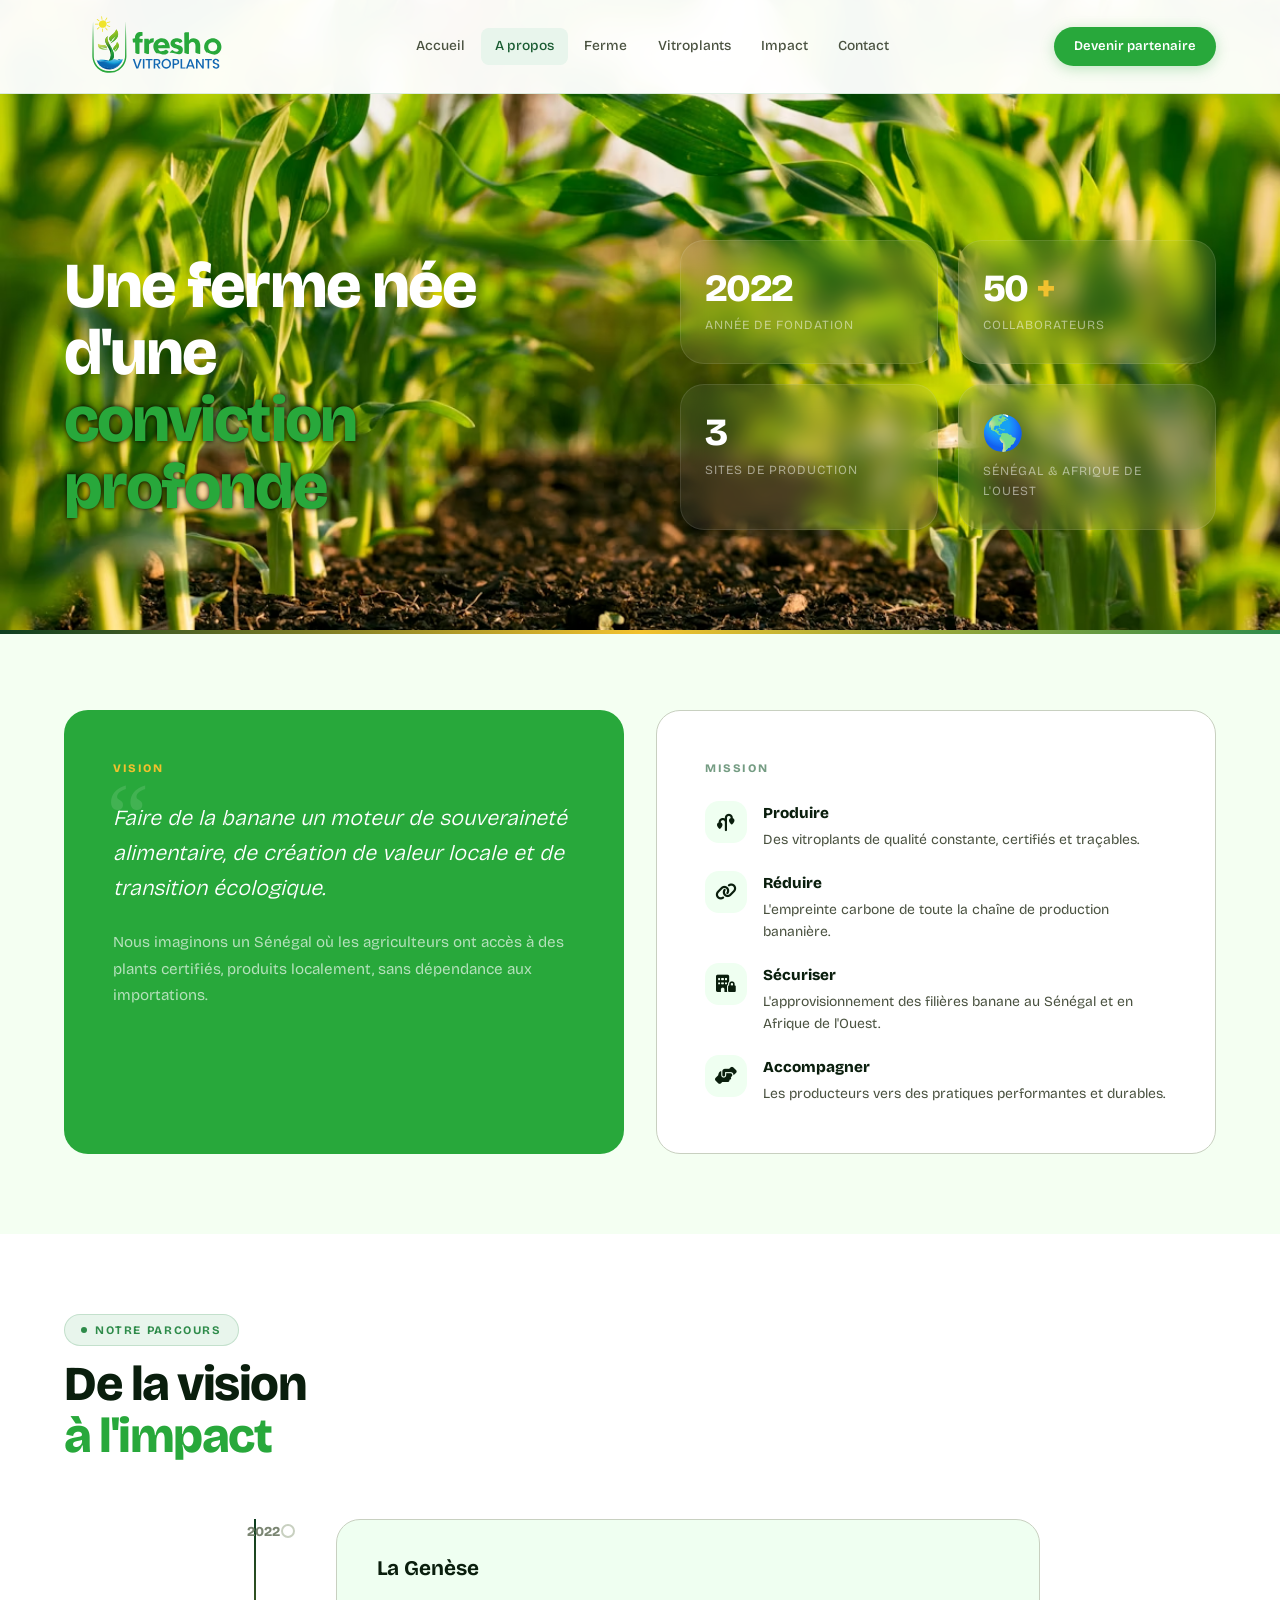
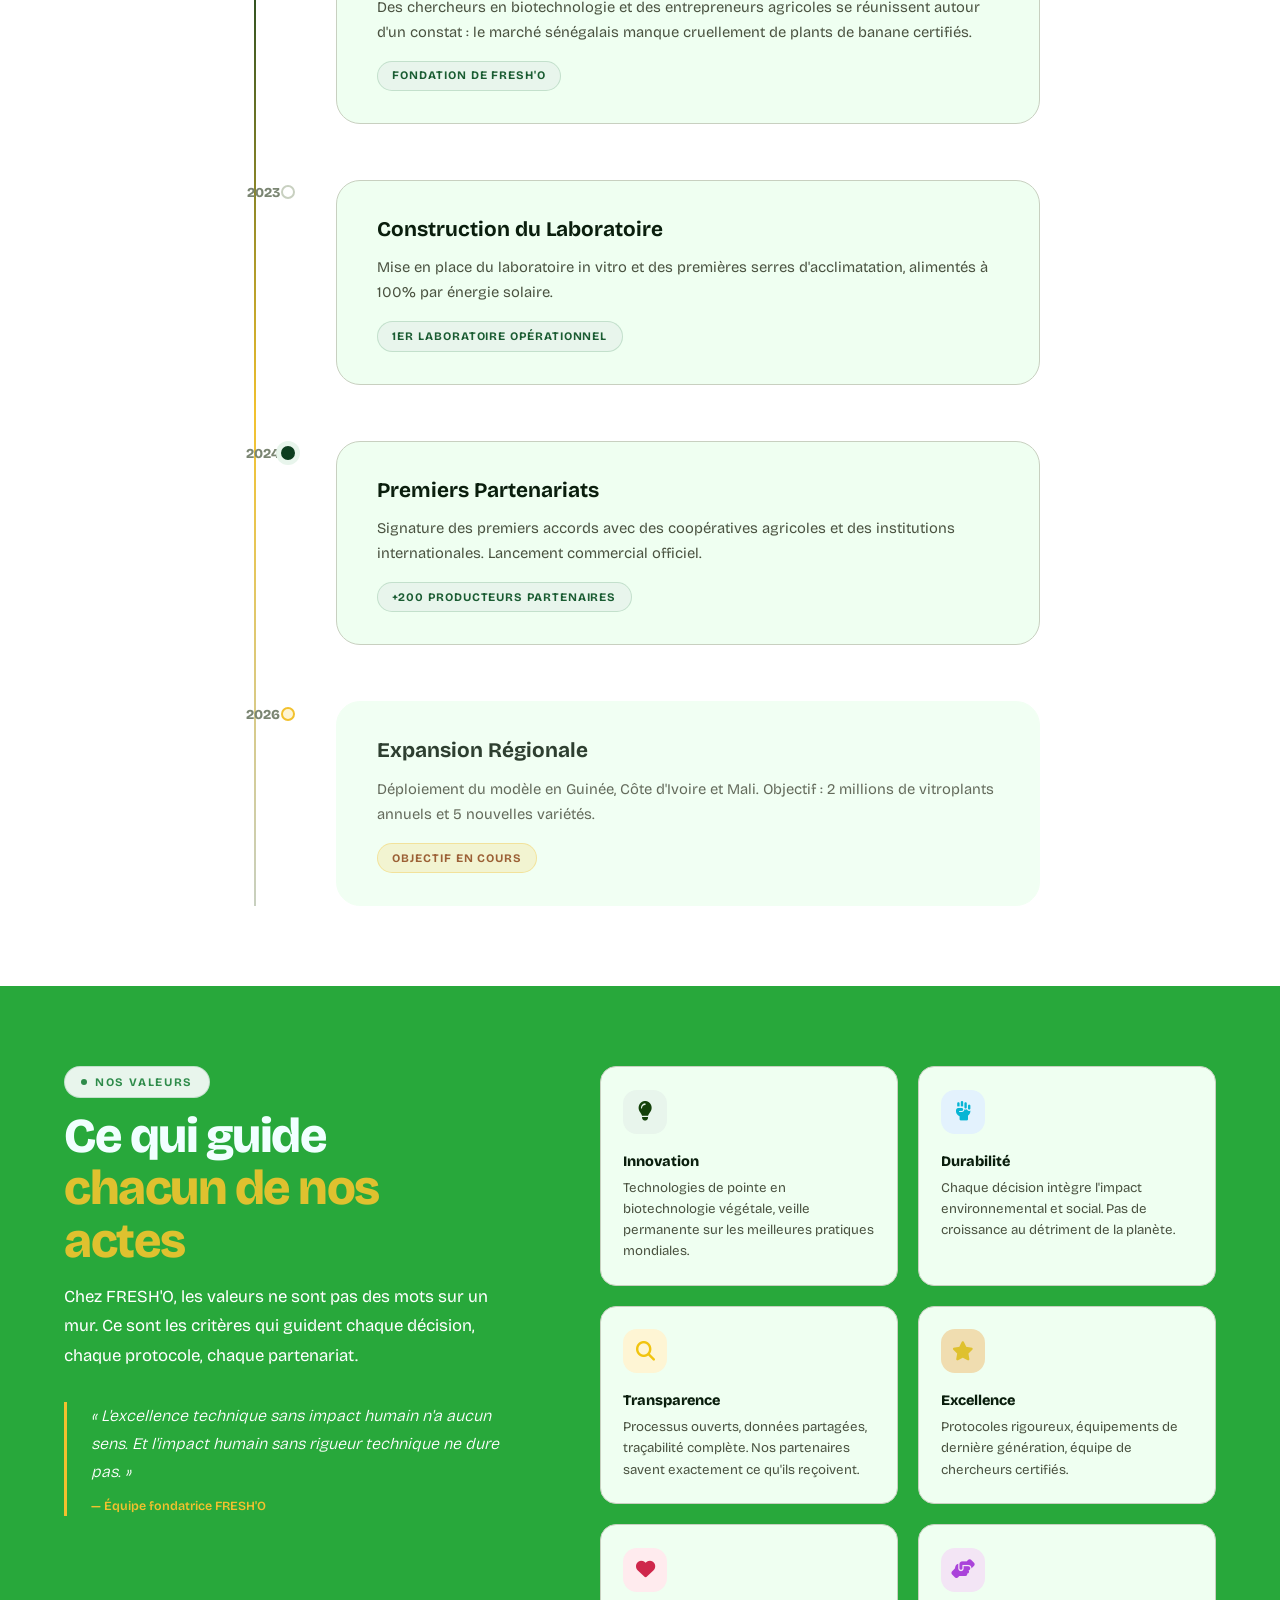
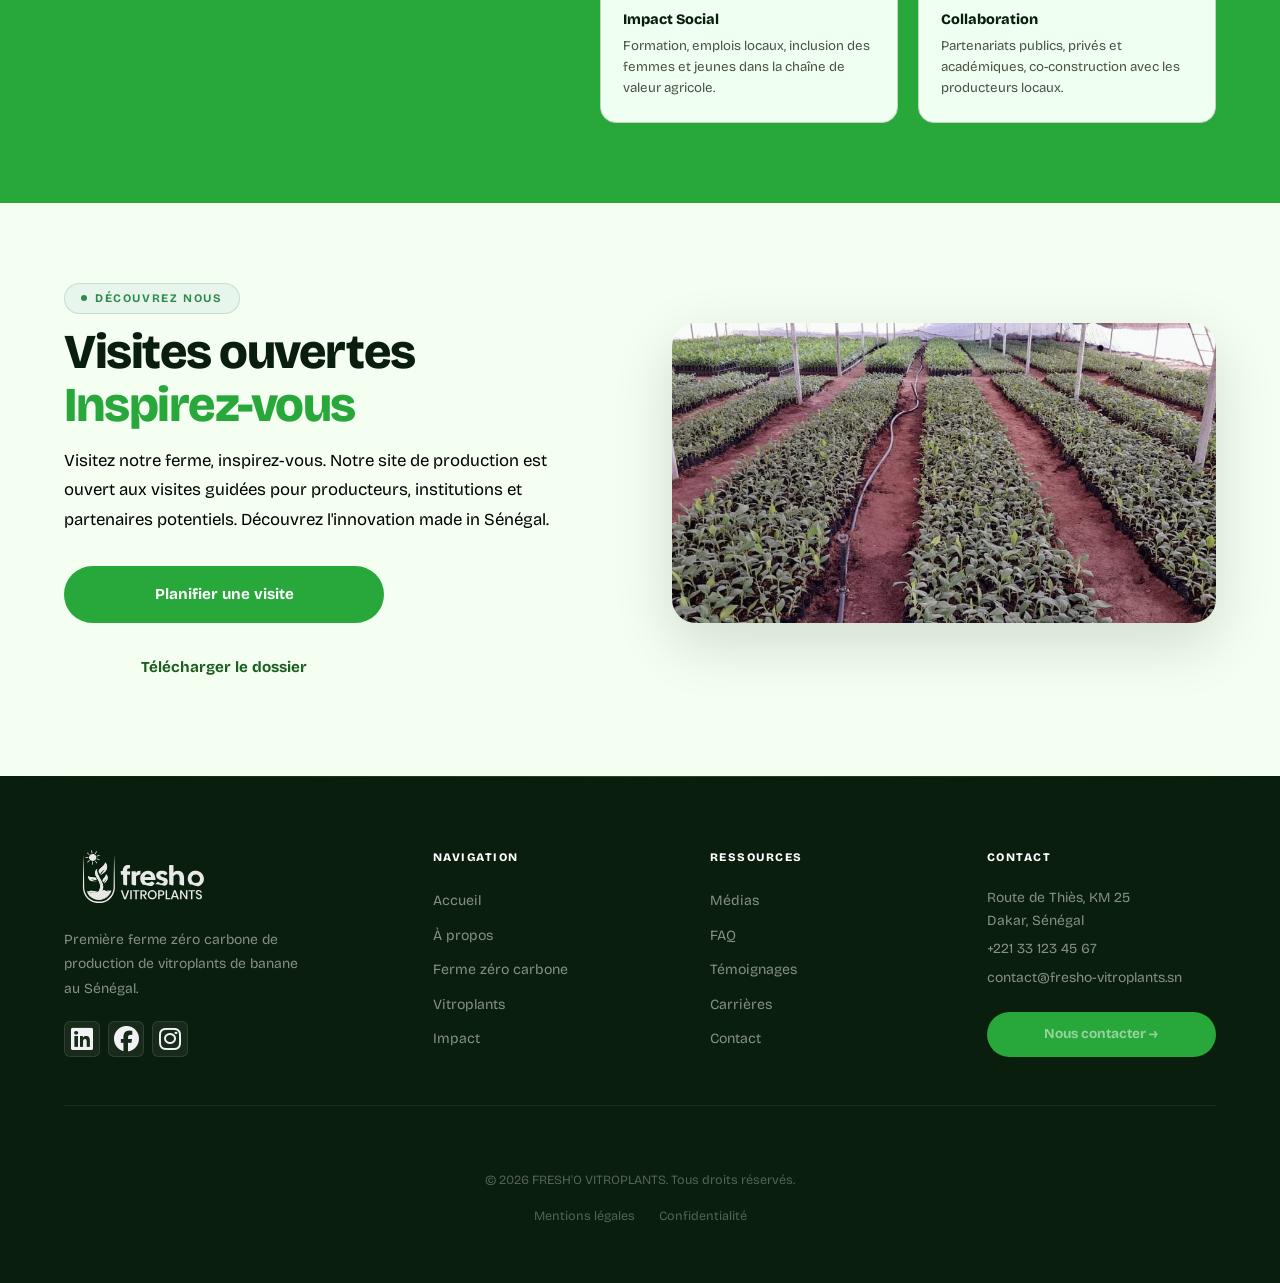
==== commit 534b2bfd: "Mes modifs" ====
--- a/apropos.html
+++ b/apropos.html
@@ -11,41 +11,62 @@
     <link rel="preconnect" href="https://fonts.googleapis.com" />
     <link rel="preconnect" href="https://fonts.gstatic.com" crossorigin />
     <link
-      href="https://fonts.googleapis.com/css2?family=Syne:wght@400;600;700;800&family=DM+Sans:wght@400;500;600;700&family=Fraunces:ital,opsz,wght@0,9..144,300;0,9..144,700;0,9..144,900;1,9..144,300;1,9..144,700&display=swap"
+      href="https://fonts.googleapis.com/css2?family=Bricolage+Grotesque:wght@400;500;600;700;800&display=swap"
       rel="stylesheet"
     />
+    <style>
+      html,
+      body,
+      * {
+        font-family: "Bricolage Grotesque", sans-serif !important;
+      }
+
+      .fa-solid,
+      .fa-regular,
+      .fa-brands,
+      .fa {
+        font-family: "Font Awesome 6 Free", "Font Awesome 6 Brands" !important;
+      }
+
+      .fa-solid,
+      .fas {
+        font-weight: 900 !important;
+      }
+
+      .fa-regular,
+      .far {
+        font-weight: 400 !important;
+      }
+
+      .fa-brands,
+      .fab {
+        font-family: "Font Awesome 6 Brands" !important;
+        font-weight: 400 !important;
+      }
+    </style>
     <link
       href="https://cdnjs.cloudflare.com/ajax/libs/font-awesome/6.4.0/css/all.min.css"
       rel="stylesheet"
     />
     <link rel="stylesheet" href="styles1.css" />
-    <style>
-      *,
-      *::before,
-      *::after {
-        font-family: "Bricolage Grotesque", sans-serif !important;
-      }
-    </style>
+
+    <link rel="stylesheet" href="components/navbar.css" />
   </head>
   <body>
-    <div id="navbar-container">
-      <script src="components/navbar.js"></script>
-    </div>
+    <!-- Appeler le composant navbar -->
+    <div id="navbar-container"></div>
+    <script src="components/navbar.js" defer></script>
     <!-- PAGE HEADER -->
-    <header class="page-header">
+    <header class="page-header-apropos">
       <div class="container page-header-inner">
         <div class="ph-grille">
           <div>
             <h1 class="ph-titre">
               Une ferme née d'une<br />
-              <em>conviction profonde</em>
+              <p style="color: #28a83b; text-shadow: 0 0 5px #000000;">
+                conviction profonde
+              </p>
             </h1>
-            <p class="ph-intro">
-              Fondée par des scientifiques et entrepreneurs sénégalais, FRESH'O
-              VITROPLANTS est née d'une certitude : l'agriculture africaine
-              mérite des outils de classe mondiale, produits localement,
-              durablement.
-            </p>
           </div>
           <div class="ph-stats">
             <div class="ph-stat">
@@ -326,7 +347,7 @@
               Ce qui guide<br />
               <p style="color: #dfc12f">chacun de nos actes</p>
             </h2>
-            <p class="desc-section">
+            <p class="desc-section" style="color: #fff">
               Chez FRESH'O, les valeurs ne sont pas des mots sur un mur. Ce sont
               les critères qui guident chaque décision, chaque protocole, chaque
               partenariat.
@@ -457,64 +478,5 @@
     <!--FOOTER -->
     <div id="footer-container"></div>
     <script src="components/footer.js"></script>
-
-    <script>
-      /* nav-mobile.js — Burger menu robuste pour index.html */
-      document.addEventListener("DOMContentLoaded", function () {
-        const navbar = document.querySelector(".navbar");
-        const navInner = document.querySelector(".navbar-inner");
-        const navLiens = document.querySelector(".nav-liens");
-
-        if (!navInner || !navLiens) return;
-
-        /* ---- Créer le bouton burger ---- */
-        const toggle = document.createElement("button");
-        toggle.className = "nav-toggle";
-        toggle.setAttribute("aria-label", "Ouvrir le menu");
-        toggle.setAttribute("aria-expanded", "false");
-        toggle.innerHTML = "<span></span><span></span><span></span>";
-        navInner.appendChild(toggle);
-
-        /* ---- Ouvrir / fermer ---- */
-        function openMenu() {
-          navLiens.classList.add("open");
-          toggle.classList.add("active");
-          toggle.setAttribute("aria-expanded", "true");
-          document.body.style.overflow = "hidden";
-        }
-
-        function closeMenu() {
-          navLiens.classList.remove("open");
-          toggle.classList.remove("active");
-          toggle.setAttribute("aria-expanded", "false");
-          document.body.style.overflow = "";
-        }
-
-        toggle.addEventListener("click", function (e) {
-          e.stopPropagation();
-          navLiens.classList.contains("open") ? closeMenu() : openMenu();
-        });
-
-        /* ---- Fermer au clic sur un lien ---- */
-        navLiens.querySelectorAll(".nav-lien").forEach(function (link) {
-          link.addEventListener("click", closeMenu);
-        });
-
-        /* ---- Fermer au clic en dehors ---- */
-        document.addEventListener("click", function (e) {
-          if (!navbar.contains(e.target)) closeMenu();
-        });
-
-        /* ---- Fermer avec Escape ---- */
-        document.addEventListener("keydown", function (e) {
-          if (e.key === "Escape") closeMenu();
-        });
-
-        /* ---- Effet scroll navbar ---- */
-        window.addEventListener("scroll", function () {
-          if (navbar) navbar.classList.toggle("scrolled", window.scrollY > 50);
-        });
-      });
-    </script>
   </body>
 </html>
--- a/styles1.css
+++ b/styles1.css
@@ -1,8 +1,4 @@
-﻿/* Masquer le menu burger par défaut */
-.nav-liens {
-  display: none;
-}
-/* =====================================================
+﻿/* =====================================================
    styles.css — FRESH'O VITROPLANTS v6
    Accueil + À propos + Ferme ZC + Vitroplants + Impact
    ===================================================== */
@@ -368,102 +364,7 @@
   transform: translateX(4px);
 }
 
-/* ================================================
-   6. NAVBAR
-   ================================================ */
-.navbar {
-  position: fixed;
-  top: 0;
-  left: 0;
-  right: 0;
-  z-index: 100;
-  padding: 0.9rem 0;
-  background: rgba(255, 255, 255, 0.92);
-  backdrop-filter: blur(20px);
-  -webkit-backdrop-filter: blur(20px);
-  border-bottom: 1px solid rgba(0, 0, 0, 0.06);
-  transition: var(--transition);
-}
-.navbar.scrolled {
-  padding: 0.65rem 0;
-  box-shadow: 0 4px 30px rgba(0, 0, 0, 0.08);
-}
-.navbar-container {
-  display: flex;
-  align-items: center;
-  gap: 1.5rem;
-}
-.navbar-brand {
-  display: flex;
-  align-items: center;
-}
-.brand-logo {
-  height: 38px;
-  width: auto;
-}
-.navbar-nav {
-  display: flex;
-  align-items: center;
-  gap: 0.15rem;
-  flex: 1;
-  justify-content: center;
-}
-.nav-link {
-  font-family: var(--font-display);
-  font-size: 0.82rem;
-  font-weight: 600;
-  color: var(--text-muted);
-  padding: 0.45rem 0.8rem;
-  border-radius: var(--radius-sm);
-  transition: var(--transition);
-  letter-spacing: 0.01em;
-}
-.nav-link:hover,
-.nav-link.active {
-  color: var(--green-dark);
-  background: var(--green-pale);
-}
-.btn-cta-nav {
-  background: var(--green-dark);
-  color: var(--white);
-  font-family: var(--font-display);
-  font-size: 0.8rem;
-  font-weight: 700;
-  padding: 0.55rem 1.2rem;
-  border-radius: var(--radius-full);
-  white-space: nowrap;
-  transition: var(--transition);
-}
-.btn-cta-nav:hover {
-  background: var(--green-mid);
-  transform: translateY(-1px);
-}
-.nav-toggle {
-  display: none;
-  flex-direction: column;
-  gap: 5px;
-  background: none;
-  border: none;
-  cursor: pointer;
-  padding: 6px;
-}
-.nav-toggle span {
-  display: block;
-  width: 22px;
-  height: 2px;
-  background: var(--text);
-  border-radius: 2px;
-  transition: var(--transition);
-}
-.nav-toggle.active span:nth-child(1) {
-  transform: rotate(45deg) translate(5px, 5px);
-}
-.nav-toggle.active span:nth-child(2) {
-  opacity: 0;
-}
-.nav-toggle.active span:nth-child(3) {
-  transform: rotate(-45deg) translate(5px, -5px);
-}
+/* Navbar styles are centralized in components/navbar.css */
 
 /* ================================================
    7. HERO ACCUEIL
@@ -795,6 +696,162 @@
   content: "";
   position: absolute;
   top: 0;
+
+/* ================================================
+   PILIERS - CATALOGUE VISUEL (FERME)
+   ================================================ */
+.section-piliers.catalog-piliers {
+  background: #f5f7f2;
+}
+
+.section-piliers.catalog-piliers .catalog-header {
+  margin-bottom: 2rem;
+}
+
+.section-piliers.catalog-piliers .catalog-grid {
+  display: grid;
+  grid-template-columns: repeat(3, minmax(0, 1fr));
+  gap: 1.25rem;
+}
+
+.section-piliers.catalog-piliers .catalog-card {
+  background: #ffffff;
+  border: 1px solid rgba(24, 45, 28, 0.12);
+  border-radius: 22px;
+  overflow: hidden;
+  box-shadow: 0 8px 28px rgba(22, 45, 26, 0.08);
+  transition:
+    transform 0.25s ease,
+    box-shadow 0.25s ease;
+}
+
+.section-piliers.catalog-piliers .catalog-card:hover {
+  transform: translateY(-6px);
+  box-shadow: 0 16px 36px rgba(22, 45, 26, 0.14);
+}
+
+.section-piliers.catalog-piliers .pilier-visual {
+  position: relative;
+  aspect-ratio: 16 / 9;
+  overflow: hidden;
+}
+
+.section-piliers.catalog-piliers .pilier-visual img {
+  width: 100%;
+  height: 100%;
+  object-fit: cover;
+  display: block;
+  transition: transform 0.45s ease;
+}
+
+.section-piliers.catalog-piliers .catalog-card:hover .pilier-visual img {
+  transform: scale(1.04);
+}
+
+.section-piliers.catalog-piliers .pilier-visual::after {
+  content: "";
+  position: absolute;
+  inset: 0;
+  background: linear-gradient(180deg, rgba(0, 0, 0, 0.02) 0%, rgba(0, 0, 0, 0.28) 100%);
+}
+
+.section-piliers.catalog-piliers .pilier-label {
+  position: absolute;
+  top: 1rem;
+  right: 1rem;
+  z-index: 1;
+  background: rgba(20, 59, 28, 0.85);
+  color: #ffffff;
+  padding: 0.48rem 0.9rem;
+  border-radius: 999px;
+  font-size: 0.78rem;
+  font-weight: 700;
+  letter-spacing: 0.04em;
+  text-transform: uppercase;
+  backdrop-filter: blur(8px);
+}
+
+.section-piliers.catalog-piliers .catalog-body {
+  padding: 1.15rem 1.2rem 1.25rem;
+}
+
+.section-piliers.catalog-piliers .pc-headline {
+  display: flex;
+  align-items: baseline;
+  justify-content: space-between;
+  gap: 1rem;
+  margin-bottom: 0.75rem;
+}
+
+.section-piliers.catalog-piliers .pc-headline h3 {
+  font-size: clamp(1.45rem, 1.8vw, 1.75rem);
+  line-height: 1.1;
+  margin: 0;
+  color: #16301f;
+}
+
+.section-piliers.catalog-piliers .pc-kpi {
+  font-size: clamp(1.4rem, 2.2vw, 2rem);
+  font-weight: 800;
+  color: #2e7d32;
+  letter-spacing: -0.03em;
+  white-space: nowrap;
+}
+
+.section-piliers.catalog-piliers .catalog-body > p {
+  font-size: 0.94rem;
+  line-height: 1.6;
+  color: #4d5a50;
+  margin-bottom: 1rem;
+}
+
+.section-piliers.catalog-piliers .catalog-list {
+  display: grid;
+  gap: 0.65rem;
+  margin: 0;
+  padding: 0;
+}
+
+.section-piliers.catalog-piliers .catalog-list li {
+  display: flex;
+  align-items: flex-start;
+  gap: 0.55rem;
+  font-size: 0.88rem;
+  color: #355144;
+  line-height: 1.45;
+}
+
+.section-piliers.catalog-piliers .catalog-list li::before {
+  content: none;
+}
+
+.section-piliers.catalog-piliers .catalog-list i {
+  margin-top: 0.18rem;
+  color: #28a83b;
+  font-size: 0.85rem;
+}
+
+@media (max-width: 980px) {
+  .section-piliers.catalog-piliers .catalog-grid {
+    grid-template-columns: repeat(2, minmax(0, 1fr));
+  }
+}
+
+@media (max-width: 700px) {
+  .section-piliers.catalog-piliers .catalog-grid {
+    grid-template-columns: 1fr;
+  }
+}
+
+.section-piliers.catalog-piliers .catalog-card:nth-child(4) {
+  grid-column: 2;
+}
+
+@media (max-width: 980px) {
+  .section-piliers.catalog-piliers .catalog-card:nth-child(4) {
+    grid-column: auto;
+  }
+}
   left: 0;
   right: 0;
   height: 4px;
@@ -1726,7 +1783,7 @@
    ================================================ */
 .section-visites {
   padding: 5rem 0;
-  background: #EFFFF1;
+  background: #F4FFF2;
 }
 .visites-layout {
   display: grid;
@@ -2369,6 +2426,149 @@
 .infra-tag-blue {
   background: #e3f2fd;
   color: #1565c0;
+}
+
+.section-carte .section-carte-header {
+  margin-bottom: 3rem;
+}
+
+.section-carte .section-carte-header .section-desc {
+  max-width: 720px;
+}
+
+.carte-journey {
+  display: grid;
+  grid-template-columns: 1.15fr 0.95fr;
+  gap: 2rem;
+  align-items: stretch;
+}
+
+.map-journey {
+  position: relative;
+  min-height: 640px;
+  padding: 2rem;
+  border-radius: 32px;
+  background:
+    radial-gradient(circle at top left, rgba(102, 187, 106, 0.22), transparent 28%),
+    radial-gradient(circle at bottom right, rgba(33, 150, 243, 0.14), transparent 30%),
+    linear-gradient(180deg, #f9fcf8 0%, #eef8ef 100%);
+  border: 1px solid rgba(31, 41, 55, 0.08);
+  box-shadow: 0 18px 50px rgba(12, 36, 18, 0.08);
+  overflow: hidden;
+}
+
+.map-journey-path {
+  position: absolute;
+  inset: 0;
+  background:
+    linear-gradient(90deg, transparent 0 13%, rgba(27, 94, 32, 0.14) 13% 14%, transparent 14% 100%),
+    linear-gradient(180deg, transparent 0 14%, rgba(27, 94, 32, 0.14) 14% 15%, transparent 15% 33%, rgba(27, 94, 32, 0.14) 33% 34%, transparent 34% 52%, rgba(27, 94, 32, 0.14) 52% 53%, transparent 53% 71%, rgba(27, 94, 32, 0.14) 71% 72%, transparent 72% 100%);
+  opacity: 0.45;
+  pointer-events: none;
+}
+
+.map-journey .map-zone {
+  position: absolute;
+  width: 170px;
+  min-height: 120px;
+  background: rgba(255, 255, 255, 0.88);
+  color: #16301f;
+  border-radius: 24px;
+  border: 1px solid rgba(27, 94, 32, 0.08);
+  box-shadow: 0 12px 28px rgba(12, 36, 18, 0.08);
+  backdrop-filter: blur(10px);
+  text-align: center;
+}
+
+.map-journey .map-zone span {
+  font-size: 2rem;
+}
+
+.map-journey .map-zone i {
+  font-size: 1.75rem;
+  color: #1b5e20;
+}
+
+.map-journey .map-zone strong {
+  display: block;
+  font-size: 0.95rem;
+  line-height: 1.2;
+  margin-top: 0.25rem;
+}
+
+.map-journey .map-zone small {
+  color: #5d6f64;
+  font-size: 0.72rem;
+  margin-top: 0.25rem;
+}
+
+.mz-lab { top: 3rem; left: 2rem; }
+.mz-serres { top: 2rem; right: 2.5rem; }
+.mz-pepiniere { top: 16rem; left: 5rem; }
+.mz-energie { top: 15rem; right: 4rem; }
+.mz-demo { top: 29rem; left: 2.5rem; }
+.mz-formation { top: 31rem; right: 2rem; }
+
+.carte-journey-list {
+  display: grid;
+  gap: 1rem;
+  align-content: start;
+}
+
+.carte-journey-list .infra-item {
+  padding: 1.15rem 1.25rem;
+  border-radius: 22px;
+}
+
+.carte-journey-list .infra-item h4 {
+  font-size: 1rem;
+}
+
+.carte-journey-list .infra-item p {
+  font-size: 0.9rem;
+}
+
+@media (max-width: 1100px) {
+  .carte-journey {
+    grid-template-columns: 1fr;
+  }
+
+  .map-journey {
+    min-height: 540px;
+  }
+}
+
+@media (max-width: 768px) {
+  .map-journey {
+    min-height: auto;
+    padding: 1rem;
+    display: grid;
+    gap: 0.85rem;
+  }
+
+  .map-journey-path {
+    display: none;
+  }
+
+  .map-journey .map-zone {
+    position: relative;
+    top: auto;
+    left: auto;
+    right: auto;
+    width: 100%;
+    min-height: 96px;
+    display: flex;
+    align-items: center;
+    justify-content: flex-start;
+    gap: 0.9rem;
+    text-align: left;
+    padding: 1rem;
+  }
+
+  .map-journey .map-zone strong,
+  .map-journey .map-zone small {
+    margin-top: 0;
+  }
 }
 
 /* ================================================
@@ -3141,7 +3341,7 @@
 }
 
 body {
-  font-family: var(--font);
+  /* font-family: var(--font); */
   color: var(--text);
   background: var(--off-white);
   line-height: 1.6;
@@ -3195,79 +3395,7 @@
   margin-top: 1.5rem;
 }
 
-/* ================================================
-   4. NAVBAR
-   ================================================ */
-.navbar {
-  position: fixed;
-  top: 0;
-  left: 0;
-  right: 0;
-  z-index: 100;
-  padding: 0.9rem 0;
-  background: rgba(255, 255, 255, 0.95);
-  backdrop-filter: blur(20px);
-  -webkit-backdrop-filter: blur(20px);
-  border-bottom: 1px solid rgba(0, 0, 0, 0.06);
-  transition: var(--transition);
-}
-
-.navbar-container {
-  display: flex;
-  align-items: center;
-  gap: 1.5rem;
-}
-
-.navbar-brand {
-  font-size: 1rem;
-  font-weight: 800;
-  color: var(--green-dark);
-  letter-spacing: -0.02em;
-  white-space: nowrap;
-  flex-shrink: 0;
-}
-
-.navbar-nav {
-  display: flex;
-  align-items: center;
-  gap: 0.15rem;
-  flex: 1;
-  justify-content: center;
-  list-style: none;
-  padding: 0;
-}
-
-.navbar-nav li a {
-  font-size: 0.82rem;
-  font-weight: 600;
-  color: var(--text-muted);
-  padding: 0.45rem 0.8rem;
-  border-radius: var(--radius-sm);
-  transition: var(--transition);
-  display: block;
-}
-
-.navbar-nav li a:hover {
-  color: var(--green-dark);
-  background: var(--green-pale);
-}
-
-.navbar-cta {
-  background: var(--green-dark);
-  color: var(--white) !important;
-  font-size: 0.8rem;
-  font-weight: 700;
-  padding: 0.55rem 1.2rem;
-  border-radius: var(--radius-full);
-  white-space: nowrap;
-  transition: var(--transition);
-  flex-shrink: 0;
-}
-
-.navbar-cta:hover {
-  background: var(--green-mid);
-  transform: translateY(-1px);
-}
+/* Navbar styles are centralized in components/navbar.css */
 
 /* ================================================
    5. HERO
@@ -3874,12 +4002,6 @@
    17. RESPONSIVE — MOBILE
    ================================================ */
 @media (max-width: 768px) {
-  /* Navbar */
-  .navbar-nav,
-  .navbar-cta {
-    display: none;
-  }
-
   /* Sections */
   .section {
     padding: 3rem 0;
@@ -6185,7 +6307,7 @@
 }
 
 body {
-  font-family: var(--font);
+  /* font-family: var(--font); */
   color: var(--text);
   background: var(--off-white);
   line-height: 1.6;
@@ -6281,70 +6403,6 @@
 /* ================================================
    5. NAVBAR
    ================================================ */
-.navbar {
-  position: fixed;
-  top: 0;
-  left: 0;
-  right: 0;
-  z-index: 100;
-  padding: 0.9rem 0;
-  background: rgba(255, 255, 255, 0.96);
-  backdrop-filter: blur(20px);
-  -webkit-backdrop-filter: blur(20px);
-  border-bottom: 1px solid rgba(0, 0, 0, 0.06);
-  transition: var(--transition);
-}
-
-.navbar-inner {
-  display: flex;
-  align-items: center;
-  gap: 1.5rem;
-}
-
-
-
-.nav-liens {
-  display: flex;
-  align-items: center;
-  gap: 0.15rem;
-  flex: 1;
-  justify-content: center;
-  list-style: none;
-}
-
-.nav-lien {
-  font-size: 0.82rem;
-  font-weight: 600;
-  color: var(--text-muted);
-  padding: 0.45rem 0.8rem;
-  border-radius: var(--radius-sm);
-  transition: var(--transition);
-  display: block;
-}
-
-.nav-lien:hover,
-.nav-lien.actif {
-  color: var(--green-dark);
-  background: var(--green-pale);
-}
-
-.btn-nav {
-  background: var(--green-dark);
-  color: var(--white);
-  font-size: 0.82rem;
-  font-weight: 700;
-  padding: 0.55rem 1.2rem;
-  border-radius: var(--radius-full);
-  white-space: nowrap;
-  transition: var(--transition);
-  flex-shrink: 0;
-}
-
-.btn-nav:hover {
-  background: var(--green-mid);
-  transform: translateY(-1px);
-}
-
 /* ================================================
    6. SECTION FORMULAIRE + SIDEBAR
    ================================================ */
@@ -7795,7 +7853,7 @@
 }
 
 body {
-  font-family: var(--font);
+  /* font-family: var(--font); */
   color: var(--text);
   background: var(--off-white);
   line-height: 1.6;
@@ -7845,20 +7903,6 @@
 /* ================================================
    4. NAVBAR
    ================================================ */
-.navbar {
-  position: fixed;
-  top: 0;
-  left: 0;
-  right: 0;
-  z-index: 100;
-  padding: 0.9rem 0;
-  background: rgba(255, 255, 255, 0.95);
-  backdrop-filter: blur(20px);
-  -webkit-backdrop-filter: blur(20px);
-  border-bottom: 1px solid rgba(0, 0, 0, 0.06);
-  transition: var(--transition);
-}
-
 .navbar-container {
   display: flex;
   align-items: center;
@@ -8264,14 +8308,7 @@
 }
 
 /* Mobile */
-@media (max-width: 768px) {
-  /* Navbar */
-  .navbar-nav,
-  .navbar-cta {
-    display: none;
-  }
-
-  /* Hero */
+/* Hero */
   .hero {
     min-height: 40vh;
     padding: 100px 0 3rem;
@@ -8921,6 +8958,173 @@
     height: 100px;
   }
 
+
+/* ================================================
+   VARIÉTÉS - CATALOGUE (SCOPED OVERRIDE)
+   ================================================ */
+.section-varietes.catalog-varietes {
+  background: linear-gradient(180deg, #f6fbf6 0%, #ffffff 100%);
+  padding: 5.5rem 0;
+}
+
+.section-varietes.catalog-varietes .catalog-header {
+  margin-bottom: 3.25rem;
+}
+
+.section-varietes.catalog-varietes .catalog-varietes-grid {
+  display: grid;
+  grid-template-columns: repeat(3, minmax(0, 1fr));
+  gap: 1.5rem;
+  align-items: stretch;
+}
+
+.section-varietes.catalog-varietes .catalog-variete-card {
+  overflow: hidden;
+  border-radius: 28px;
+  border: 1px solid rgba(31, 41, 55, 0.08);
+  background: #ffffff;
+  box-shadow: 0 18px 44px rgba(12, 36, 18, 0.08);
+  transition:
+    transform 0.28s ease,
+    box-shadow 0.28s ease;
+}
+
+.section-varietes.catalog-varietes .catalog-variete-card:hover {
+  transform: translateY(-6px);
+  box-shadow: 0 24px 54px rgba(12, 36, 18, 0.14);
+}
+
+.section-varietes.catalog-varietes .variete-header {
+  position: relative;
+  display: flex;
+  flex-direction: column;
+  align-items: stretch;
+  justify-content: flex-start;
+  gap: 0;
+  padding: 0;
+  height: auto;
+  overflow: hidden;
+}
+
+.section-varietes.catalog-varietes .variete-header picture {
+  position: relative;
+  top: auto;
+  left: auto;
+  width: 100%;
+  height: 235px;
+  display: block;
+  z-index: 0;
+}
+
+.section-varietes.catalog-varietes .variete-image {
+  display: block;
+  width: 100%;
+  height: 235px;
+  overflow: hidden;
+}
+
+.section-varietes.catalog-varietes .variete-img {
+  display: block;
+  width: 100%;
+  height: 100%;
+  object-fit: cover;
+  border-radius: 0 !important;
+  transition: transform 0.3s ease;
+}
+
+.section-varietes.catalog-varietes .variete-img:hover {
+  transform: scale(1.03);
+}
+
+.section-varietes.catalog-varietes .variete-type-badge {
+  align-self: flex-start;
+  margin: -1.05rem 1rem 0;
+  position: relative;
+  z-index: 1;
+  background: rgba(255, 255, 255, 0.9);
+  backdrop-filter: blur(10px);
+  color: #1b5e20;
+  border: 1px solid rgba(27, 94, 32, 0.08);
+  box-shadow: 0 10px 24px rgba(15, 26, 16, 0.08);
+}
+
+.section-varietes.catalog-varietes .badge-dark {
+  color: #0f1a10;
+}
+
+.section-varietes.catalog-varietes .badge-white {
+  color: #1b5e20;
+}
+
+.section-varietes.catalog-varietes .catalog-variete-body {
+  padding: 1.1rem 1.2rem 1.3rem;
+}
+
+.section-varietes.catalog-varietes .variete-headline {
+  display: flex;
+  align-items: baseline;
+  justify-content: space-between;
+  gap: 1rem;
+  margin-bottom: 0.85rem;
+}
+
+.section-varietes.catalog-varietes .variete-headline h3 {
+  margin: 0;
+  font-family: var(--font-display);
+  font-size: clamp(1.3rem, 2vw, 1.6rem);
+  font-weight: 800;
+  line-height: 1.1;
+  color: #16301f;
+}
+
+.section-varietes.catalog-varietes .variete-kpi {
+  font-size: 0.78rem;
+  font-weight: 800;
+  letter-spacing: 0.08em;
+  text-transform: uppercase;
+  color: #2e7d32;
+  white-space: nowrap;
+}
+
+.section-varietes.catalog-varietes .catalog-variete-body > p {
+  margin-bottom: 1rem;
+  color: #4d5a50;
+  font-size: 0.95rem;
+  line-height: 1.65;
+}
+
+.section-varietes.catalog-varietes .variete-tags {
+  gap: 0.5rem;
+}
+
+.section-varietes.catalog-varietes .variete-tags span {
+  background: #1f5c31;
+  color: #ffffff;
+  border-radius: 999px;
+  padding: 0.35rem 0.65rem;
+}
+
+@media (max-width: 1024px) {
+  .section-varietes.catalog-varietes .catalog-varietes-grid {
+    grid-template-columns: repeat(2, minmax(0, 1fr));
+  }
+}
+
+@media (max-width: 768px) {
+  .section-varietes.catalog-varietes .catalog-varietes-grid {
+    grid-template-columns: 1fr;
+  }
+
+  .section-varietes.catalog-varietes .variete-image {
+    height: 220px;
+  }
+
+  .section-varietes.catalog-varietes .variete-headline {
+    align-items: flex-start;
+    flex-direction: column;
+    gap: 0.35rem;
+  }
+}
   .vs-emoji {
     font-size: 2rem;
   }
@@ -9843,11 +10047,6 @@
   -webkit-backdrop-filter: blur(16px) saturate(160%);
   border-bottom: 1px solid rgba(46, 139, 74, 0.1);
 }
-.navbar-inner {
-  display: flex;
-  align-items: center;
-  gap: 1.5rem;
-}
 .marque {
   display: flex;
   align-items: center;
@@ -9878,52 +10077,6 @@
 .marque-texte span {
   color: var(--vert-feuille);
 }
-.nav-liens {
-  display: flex;
-  align-items: center;
-  gap: 0.1rem;
-  flex: 1;
-  justify-content: center;
-}
-.nav-lien {
-  font-size: 0.83rem;
-  font-weight: 600;
-  color: var(--gris-chaud);
-  padding: 0.4rem 0.8rem;
-  border-radius: var(--rayon-sm);
-  transition:
-    color var(--tr),
-    background var(--tr);
-}
-.nav-lien:hover,
-.nav-lien.actif {
-  color: var(--vert-jungle);
-  background: var(--vert-pale);
-}
-.btn-nav {
-  display: inline-flex;
-  align-items: center;
-  gap: 0.4rem;
-  background: var(--vert-foret);
-  color: var(--blanc);
-  padding: 0.55rem 1.3rem;
-  border-radius: var(--rayon-full);
-  font-size: 0.82rem;
-  font-weight: 700;
-  box-shadow: 0 3px 14px rgba(13, 61, 31, 0.3);
-  transition:
-    background var(--tr),
-    transform var(--tr),
-    box-shadow var(--tr);
-  flex-shrink: 0;
-  white-space: nowrap;
-}
-.btn-nav:hover {
-  background: var(--vert-jungle);
-  transform: translateY(-1px);
-  box-shadow: 0 6px 20px rgba(13, 61, 31, 0.4);
-}
-
 /* Hero index.html */
 .hero {
   background-color: var(--green-deep);
@@ -11313,7 +11466,7 @@
 }
 
 body {
-  font-family: var(--fonte-corps);
+  /* font-family: var(--fonte-corps); */
   color: var(--encre);
   background: var(--creme);
   line-height: 1.6;
@@ -11481,28 +11634,6 @@
 /* ================================================
    6. NAVBAR
    ================================================ */
-.navbar {
-  position: fixed;
-  top: 0;
-  left: 0;
-  right: 0;
-  z-index: 100;
-  padding: 1rem 0;
-  background: rgba(255, 255, 255, 0.96);
-  backdrop-filter: blur(16px) saturate(160%);
-  -webkit-backdrop-filter: blur(16px) saturate(160%);
-  border-bottom: 1px solid rgba(46, 139, 74, 0.1);
-  transition:
-    padding var(--tr),
-    box-shadow var(--tr);
-}
-
-.navbar-inner {
-  display: flex;
-  align-items: center;
-  gap: 1.5rem;
-}
-
 .marque {
   display: flex;
   align-items: center;
@@ -11523,102 +11654,91 @@
   }
 }
 
-.nav-liens {
-  display: flex;
-  align-items: center;
-  gap: 0.1rem;
-  flex: 1;
-  justify-content: center;
-  list-style: none;
-}
-
-.nav-lien {
-  font-size: 0.83rem;
-  font-weight: 600;
-  color: var(--gris-chaud);
-  padding: 0.4rem 0.8rem;
-  border-radius: var(--rayon-sm);
-  transition:
-    color var(--tr),
-    background var(--tr);
-  display: block;
-}
-.nav-lien:hover,
-.nav-lien.actif {
-  color: var(--vert-jungle);
-  background: var(--vert-pale);
-}
-
-.btn-nav {
-  display: inline-flex;
-  align-items: center;
-  gap: 0.4rem;
-  background: var(--vert-foret);
-  color: var(--blanc);
-  padding: 0.55rem 1.3rem;
-  border-radius: var(--rayon-full);
-  font-size: 0.82rem;
-  font-weight: 700;
-  box-shadow: 0 3px 14px rgba(13, 61, 31, 0.3);
-  transition:
-    background var(--tr),
-    transform var(--tr);
-  flex-shrink: 0;
-  white-space: nowrap;
-}
-.btn-nav:hover {
-  background: var(--vert-jungle);
-  transform: translateY(-1px);
-}
-
 /* Burger */
-.nav-toggle {
-  display: none;
-  flex-direction: column;
-  justify-content: center;
-  gap: 5px;
-  background: var(--vert-pale);
-  border: 1.5px solid rgba(46, 139, 74, 0.2);
-  border-radius: var(--rayon-sm);
-  cursor: pointer;
-  padding: 8px 10px;
-  margin-left: auto;
-  flex-shrink: 0;
-  width: 42px;
-  height: 38px;
-  transition: background var(--tr);
-}
-.nav-toggle:hover {
-  background: #d0ecd4;
-}
-.nav-toggle span {
-  display: block;
-  width: 20px;
-  height: 2px;
-  background: var(--vert-foret);
-  border-radius: 2px;
-  transition:
-    transform var(--tr),
-    opacity var(--tr);
-  transform-origin: center;
-}
-.nav-toggle.active span:nth-child(1) {
-  transform: rotate(45deg) translate(4px, 4px);
-}
-.nav-toggle.active span:nth-child(2) {
-  opacity: 0;
-  transform: scaleX(0);
-}
-.nav-toggle.active span:nth-child(3) {
-  transform: rotate(-45deg) translate(4px, -4px);
-}
-
 /* ================================================
    7. PAGE HEADER
    ================================================ */
-.page-header {
+.page-header-apropos {
   background-color: #061b0a;
-  background-image: url("images/img8.avif");
+  background-image: url("images/img13.avif");
+  background-size: cover;
+  background-position: center;
+  background-repeat: no-repeat;
+  padding-top: 150px;
+  position: relative;
+  overflow: hidden;
+  min-height: 50vh;
+  display: flex;
+  align-items: center;
+}
+.page-header-ferme {
+  background-color: #061b0a;
+  background-image: url("images/img13.avif");
+  background-size: cover;
+  background-position: center;
+  background-repeat: no-repeat;
+  padding-top: 150px;
+  position: relative;
+  overflow: hidden;
+  min-height: 70vh;
+  display: flex;
+  align-items: center;
+}
+.page-header-vitroplant {
+  background-color: #061b0a;
+  background-image: url("images/img9.avif");
+  background-size: cover;
+  background-position: center;
+  background-repeat: no-repeat;
+  padding-top: 150px;
+  position: relative;
+  overflow: hidden;
+  min-height: 70vh;
+  display: flex;
+  align-items: center;
+}
+.page-header-apropos {
+  background-color: #061b0a;
+  background-image: url("images/img13.avif");
+  background-size: cover;
+  background-position: center;
+  background-repeat: no-repeat;
+  padding-top: 150px;
+  position: relative;
+  overflow: hidden;
+  min-height: 70vh;
+  display: flex;
+  align-items: center;
+}
+.page-header-ferme {
+  background-color: #061b0a;
+  background-image: url("images/img12.avif");
+  background-size: cover;
+  background-position: center;
+  background-repeat: no-repeat;
+  padding-top: 150px;
+  position: relative;
+  overflow: hidden;
+  min-height: 70vh;
+  display: flex;
+  align-items: center;
+}
+.page-header-ferme {
+  background-color: #061b0a;
+  background-image: url("images/img12.avif");
+  background-size: cover;
+  background-position: center;
+  background-repeat: no-repeat;
+  padding-top: 150px;
+  position: relative;
+  overflow: hidden;
+  min-height: 70vh;
+  display: flex;
+  align-items: center;
+}
+.page-header-impact {
+  background-color: #061b0a;
+  background-image: url("images/img17.avif");
   background-size: cover;
   background-position: center;
   background-repeat: no-repeat;
@@ -11681,7 +11801,7 @@
 
 .ph-intro {
   font-size: 1.05rem;
-  color: rgba(255, 255, 255, 0.65);
+  color: #ffff;
   line-height: 1.8;
   max-width: 480px;
 }
@@ -11739,7 +11859,7 @@
    8. SECTION VM (Vision & Mission)
    ================================================ */
 .section-vm {
-  background: var(--creme);
+  background:#F4FFF2 ;
   position: relative;
 }
 .section-vm::before {
@@ -13249,7 +13369,7 @@
 
 /* Section Carte */
 .section-carte {
-  background: var(--sable);
+  background: #F4FFF2;
 }
 
 .carte-layout {
@@ -15141,8 +15261,9 @@
   padding: 0 1.5rem;
 }
 
-.section {
+.section-visites {
   padding: 5rem 0;
+  background : #F4FFF2;
 }
 
 /* ================================================
@@ -15153,7 +15274,7 @@
   align-items: center;
   gap: 0.5rem;
   padding: 0.9rem 1.8rem;
-  border-radius: var(--rayon-full);
+  border-radius: solid 2px #28A83B;
   font-family: var(--fonte-corps);
   font-size: 0.95rem;
   font-weight: 700;
@@ -15243,7 +15364,7 @@
   font-weight: 700;
   letter-spacing: 0.14em;
   text-transform: uppercase;
-  color: var(--vert-jungle);
+  color: #2e8b4a;
   padding: 0.35rem 1rem;
   background: var(--vert-pale);
   border-radius: var(--rayon-full);
@@ -15283,7 +15404,7 @@
 
 .desc-section {
   font-size: 1.05rem;
-  color: #ffff;
+  color: black;
   line-height: 1.75;
   margin-top: 0.9rem;
   max-width: 560px;
@@ -15303,28 +15424,6 @@
 /* ================================================
    6. NAVBAR
    ================================================ */
-.navbar {
-  position: fixed;
-  top: 0;
-  left: 0;
-  right: 0;
-  z-index: 100;
-  padding: 1rem 0;
-  background: rgba(255, 255, 255, 0.96);
-  backdrop-filter: blur(16px) saturate(160%);
-  -webkit-backdrop-filter: blur(16px) saturate(160%);
-  border-bottom: 1px solid rgba(46, 139, 74, 0.1);
-  transition:
-    padding var(--tr),
-    box-shadow var(--tr);
-}
-
-.navbar-inner {
-  display: flex;
-  align-items: center;
-  gap: 1.5rem;
-}
-
 .marque {
   display: flex;
   align-items: center;
@@ -15346,98 +15445,7 @@
   }
 }
 
-.nav-liens {
-  display: flex;
-  align-items: center;
-  gap: 0.1rem;
-  flex: 1;
-  justify-content: center;
-  list-style: none;
-}
-
-.nav-lien {
-  font-size: 0.83rem;
-  font-weight: 600;
-  color: var(--gris-chaud);
-  padding: 0.4rem 0.8rem;
-  border-radius: var(--rayon-sm);
-  transition:
-    color var(--tr),
-    background var(--tr);
-  display: block;
-}
-.nav-lien:hover,
-.nav-lien.actif {
-  color: var(--vert-jungle);
-  background: var(--vert-pale);
-}
-
-.btn-nav {
-  display: inline-flex;
-  align-items: center;
-  gap: 0.4rem;
-  background: var(--vert-foret);
-  color: var(--blanc);
-  padding: 0.55rem 1.3rem;
-  border-radius: var(--rayon-full);
-  font-size: 0.82rem;
-  font-weight: 700;
-  box-shadow: 0 3px 14px rgba(13, 61, 31, 0.3);
-  transition:
-    background var(--tr),
-    transform var(--tr),
-    box-shadow var(--tr);
-  flex-shrink: 0;
-  white-space: nowrap;
-}
-.btn-nav:hover {
-  background: var(--vert-jungle);
-  transform: translateY(-1px);
-  box-shadow: 0 6px 20px rgba(13, 61, 31, 0.4);
-}
-
 /* Hamburger (caché par défaut sur desktop) */
-.nav-toggle {
-  display: none;
-  flex-direction: column;
-  justify-content: center;
-  gap: 5px;
-  background: var(--vert-pale);
-  border: 1.5px solid rgba(46, 139, 74, 0.2);
-  border-radius: var(--rayon-sm);
-  cursor: pointer;
-  padding: 8px 10px;
-  margin-left: auto;
-  flex-shrink: 0;
-  width: 42px;
-  height: 38px;
-  transition: background var(--tr);
-}
-.nav-toggle:hover {
-  background: #d0ecd4;
-}
-.nav-toggle span {
-  display: block;
-  width: 20px;
-  height: 2px;
-  background: var(--vert-foret);
-  border-radius: 2px;
-  transition:
-    transform var(--tr),
-    opacity var(--tr);
-  transform-origin: center;
-}
-.nav-toggle.active span:nth-child(1) {
-  transform: rotate(45deg) translate(4px, 4px);
-}
-.nav-toggle.active span:nth-child(2) {
-  opacity: 0;
-  transform: scaleX(0);
-}
-.nav-toggle.active span:nth-child(3) {
-  transform: rotate(-45deg) translate(4px, -4px);
-}
-
 /* ================================================
    7. HERO
    ================================================ */
@@ -17533,3 +17541,4 @@
   }
   }
 }
+
--- a/components/navbar.css
+++ b/components/navbar.css
@@ -0,0 +1,218 @@
+@import url("https://fonts.googleapis.com/css2?family=DM+Sans:wght@400;500;600;700&display=swap");
+
+/* Single source of truth for navbar styles */
+:root {
+  --navbar-bg: rgba(255, 255, 255, 0.96);
+  --navbar-border: rgba(46, 139, 74, 0.14);
+  --navbar-shadow: 0 4px 30px rgba(0, 0, 0, 0.08);
+  --navbar-text: #4a5240;
+  --navbar-text-active: #1a5c32;
+  --navbar-active-bg: #e8f5ec;
+  --navbar-btn-bg: #28a83b;
+  --navbar-btn-bg-hover: #1a5c32;
+  --navbar-btn-text: #ffffff;
+  --navbar-toggle-bg: #e8f5ec;
+  --navbar-toggle-border: rgba(46, 139, 74, 0.24);
+  --navbar-z: 1000;
+  --navbar-radius-sm: 8px;
+  --navbar-radius-full: 9999px;
+  --navbar-transition: 0.28s cubic-bezier(0.4, 0, 0.2, 1);
+}
+
+.navbar {
+  position: fixed;
+  top: 0;
+  left: 0;
+  right: 0;
+  z-index: var(--navbar-z);
+  padding: 0.9rem 0;
+  background: var(--navbar-bg);
+  border-bottom: 1px solid var(--navbar-border);
+  backdrop-filter: blur(16px) saturate(160%);
+  -webkit-backdrop-filter: blur(16px) saturate(160%);
+  font-family: "DM Sans", sans-serif !important;
+  -webkit-font-smoothing: antialiased;
+  -moz-osx-font-smoothing: grayscale;
+  transition:
+    padding var(--navbar-transition),
+    box-shadow var(--navbar-transition);
+}
+
+.navbar.scrolled {
+  padding: 0.65rem 0;
+  box-shadow: var(--navbar-shadow);
+}
+
+.navbar-inner {
+  max-width: 1200px;
+  margin: 0 auto;
+  padding: 0 1.5rem;
+  display: flex;
+  align-items: center;
+  gap: 1rem;
+}
+
+.marque {
+  display: inline-flex;
+  align-items: center;
+  flex-shrink: 0;
+  min-height: 64px;
+}
+
+.logo-header {
+  width: clamp(132px, 17vw, 187px);
+  aspect-ratio: 831.25 / 356.25;
+  height: auto;
+  max-height: 64px;
+  display: block;
+}
+
+.nav-liens {
+  list-style: none;
+  margin: 0;
+  padding: 0;
+  display: flex;
+  align-items: center;
+  gap: 0.2rem;
+  flex: 1;
+  justify-content: center;
+}
+
+.nav-lien {
+  display: block;
+  font-size: 0.86rem;
+  font-weight: 500;
+  color: var(--navbar-text);
+  padding: 0.45rem 0.85rem;
+  border-radius: var(--navbar-radius-sm);
+  transition:
+    color var(--navbar-transition),
+    background var(--navbar-transition);
+  text-decoration: none;
+}
+
+.nav-lien:hover,
+.nav-lien.actif {
+  color: var(--navbar-text-active);
+  background: var(--navbar-active-bg);
+}
+
+.btn-nav {
+  display: inline-flex;
+  align-items: center;
+  gap: 0.35rem;
+  white-space: nowrap;
+  flex-shrink: 0;
+  background: var(--navbar-btn-bg);
+  color: var(--navbar-btn-text);
+  padding: 0.55rem 1.25rem;
+  border-radius: var(--navbar-radius-full);
+  font-size: 0.82rem;
+  font-weight: 600;
+  box-shadow: 0 3px 14px rgba(40, 168, 59, 0.28);
+  transition:
+    background var(--navbar-transition),
+    transform var(--navbar-transition);
+  text-decoration: none;
+}
+
+.btn-nav:hover {
+  background: var(--navbar-btn-bg-hover);
+  transform: translateY(-1px);
+}
+
+.nav-toggle {
+  display: none;
+  margin-left: auto;
+  width: 42px;
+  height: 38px;
+  padding: 8px 10px;
+  border-radius: var(--navbar-radius-sm);
+  border: 1px solid var(--navbar-toggle-border);
+  background: var(--navbar-toggle-bg);
+  font-family: "DM Sans", sans-serif !important;
+  cursor: pointer;
+  flex-direction: column;
+  justify-content: center;
+  gap: 5px;
+}
+
+.nav-toggle span {
+  display: block;
+  width: 20px;
+  height: 2px;
+  border-radius: 2px;
+  background: #1a5c32;
+  transform-origin: center;
+  transition:
+    transform var(--navbar-transition),
+    opacity var(--navbar-transition);
+}
+
+.nav-toggle.active span:nth-child(1) {
+  transform: rotate(45deg) translate(4px, 4px);
+}
+
+.nav-toggle.active span:nth-child(2) {
+  opacity: 0;
+  transform: scaleX(0);
+}
+
+.nav-toggle.active span:nth-child(3) {
+  transform: rotate(-45deg) translate(4px, -4px);
+}
+
+@media (max-width: 768px) {
+  .marque {
+    min-height: 48px;
+  }
+
+  .logo-header {
+    width: clamp(112px, 42vw, 150px);
+    max-height: 48px;
+  }
+
+  .btn-nav {
+    display: none;
+  }
+
+  .nav-toggle {
+    display: flex;
+  }
+
+  .nav-liens {
+    display: none;
+  }
+
+  .nav-liens.open {
+    display: flex;
+    position: fixed;
+    top: 76px;
+    left: 0;
+    right: 0;
+    z-index: calc(var(--navbar-z) + 1);
+    flex-direction: column;
+    gap: 0;
+    padding: 0.9rem 1.5rem 1.2rem;
+    background: rgba(255, 255, 255, 0.99);
+    border-bottom: 2px solid var(--navbar-active-bg);
+    box-shadow: 0 12px 40px rgba(0, 0, 0, 0.14);
+  }
+
+  .navbar.scrolled .nav-liens.open {
+    top: 66px;
+  }
+
+  .nav-liens.open li {
+    width: 100%;
+  }
+
+  .nav-liens.open .nav-lien {
+    padding: 0.9rem 1rem;
+    border-bottom: 1px solid var(--navbar-active-bg);
+  }
+
+  .nav-liens.open li:last-child .nav-lien {
+    border-bottom: none;
+  }
+}
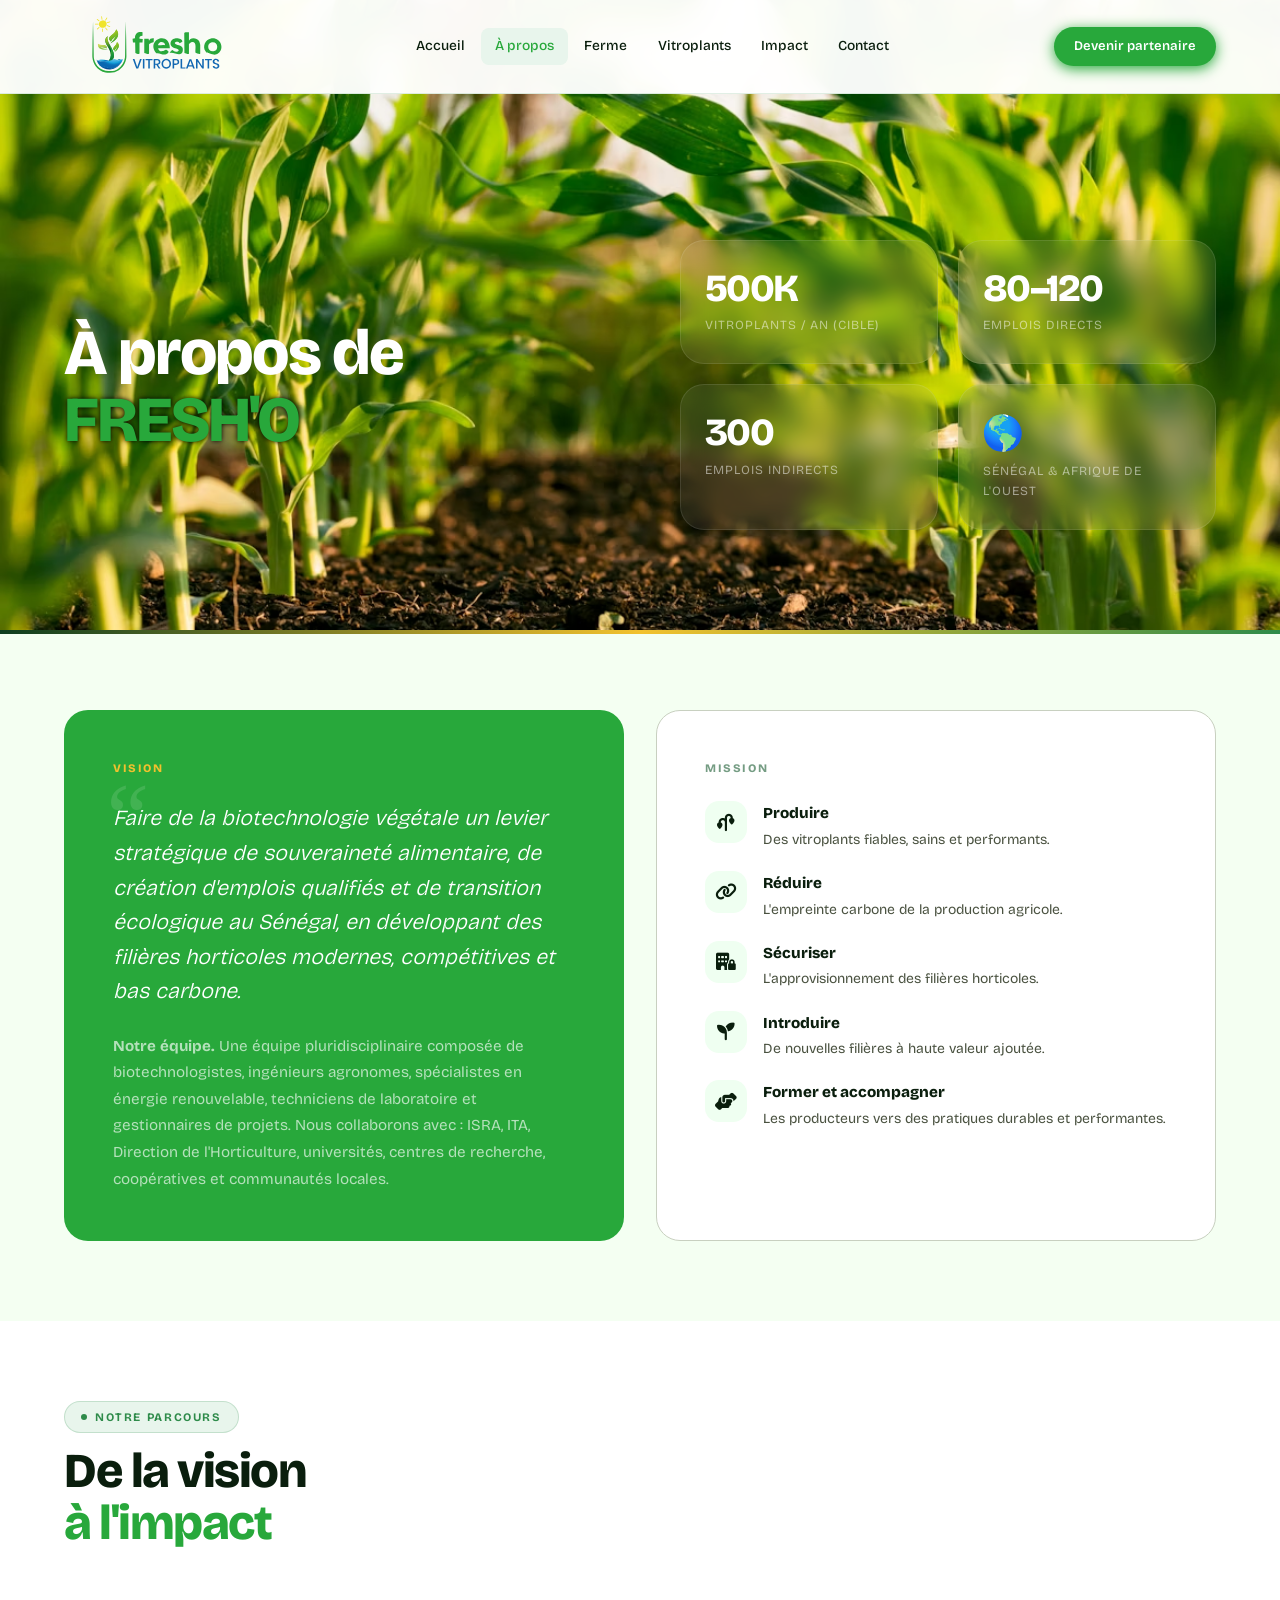
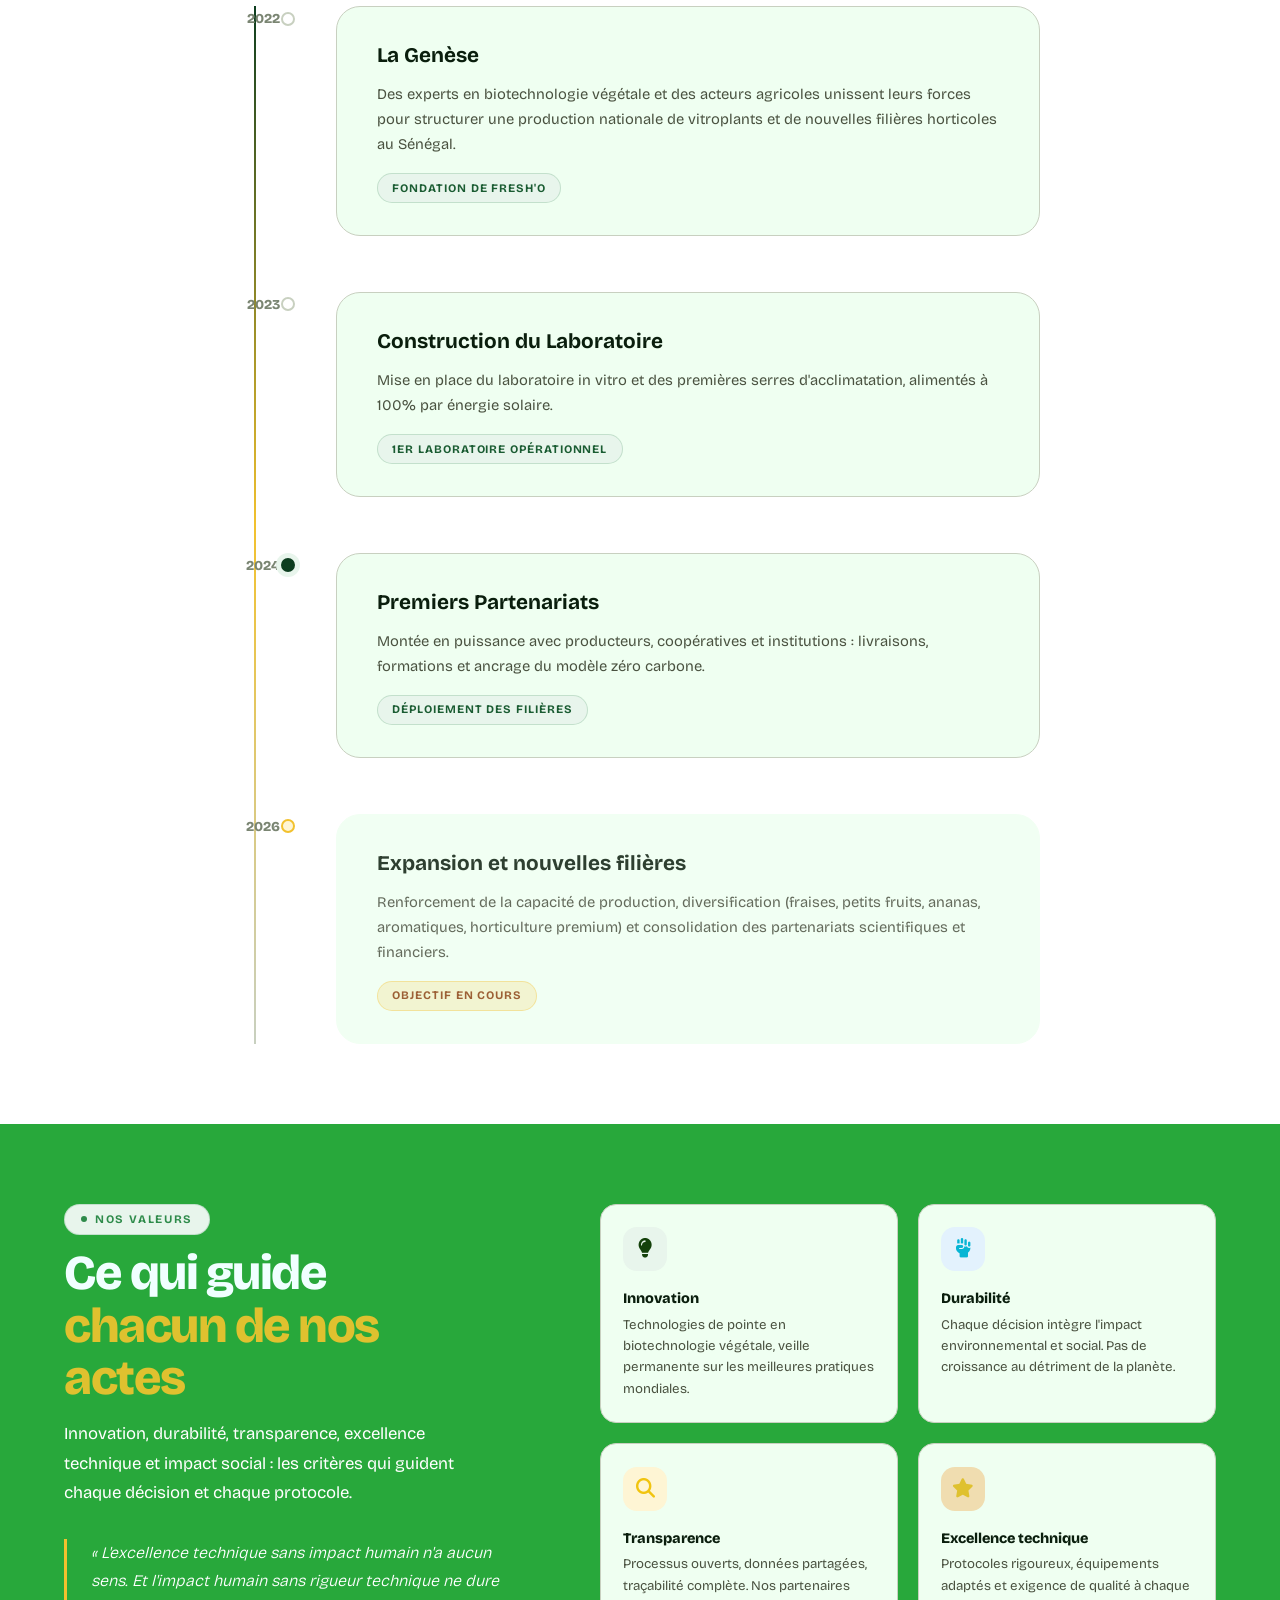
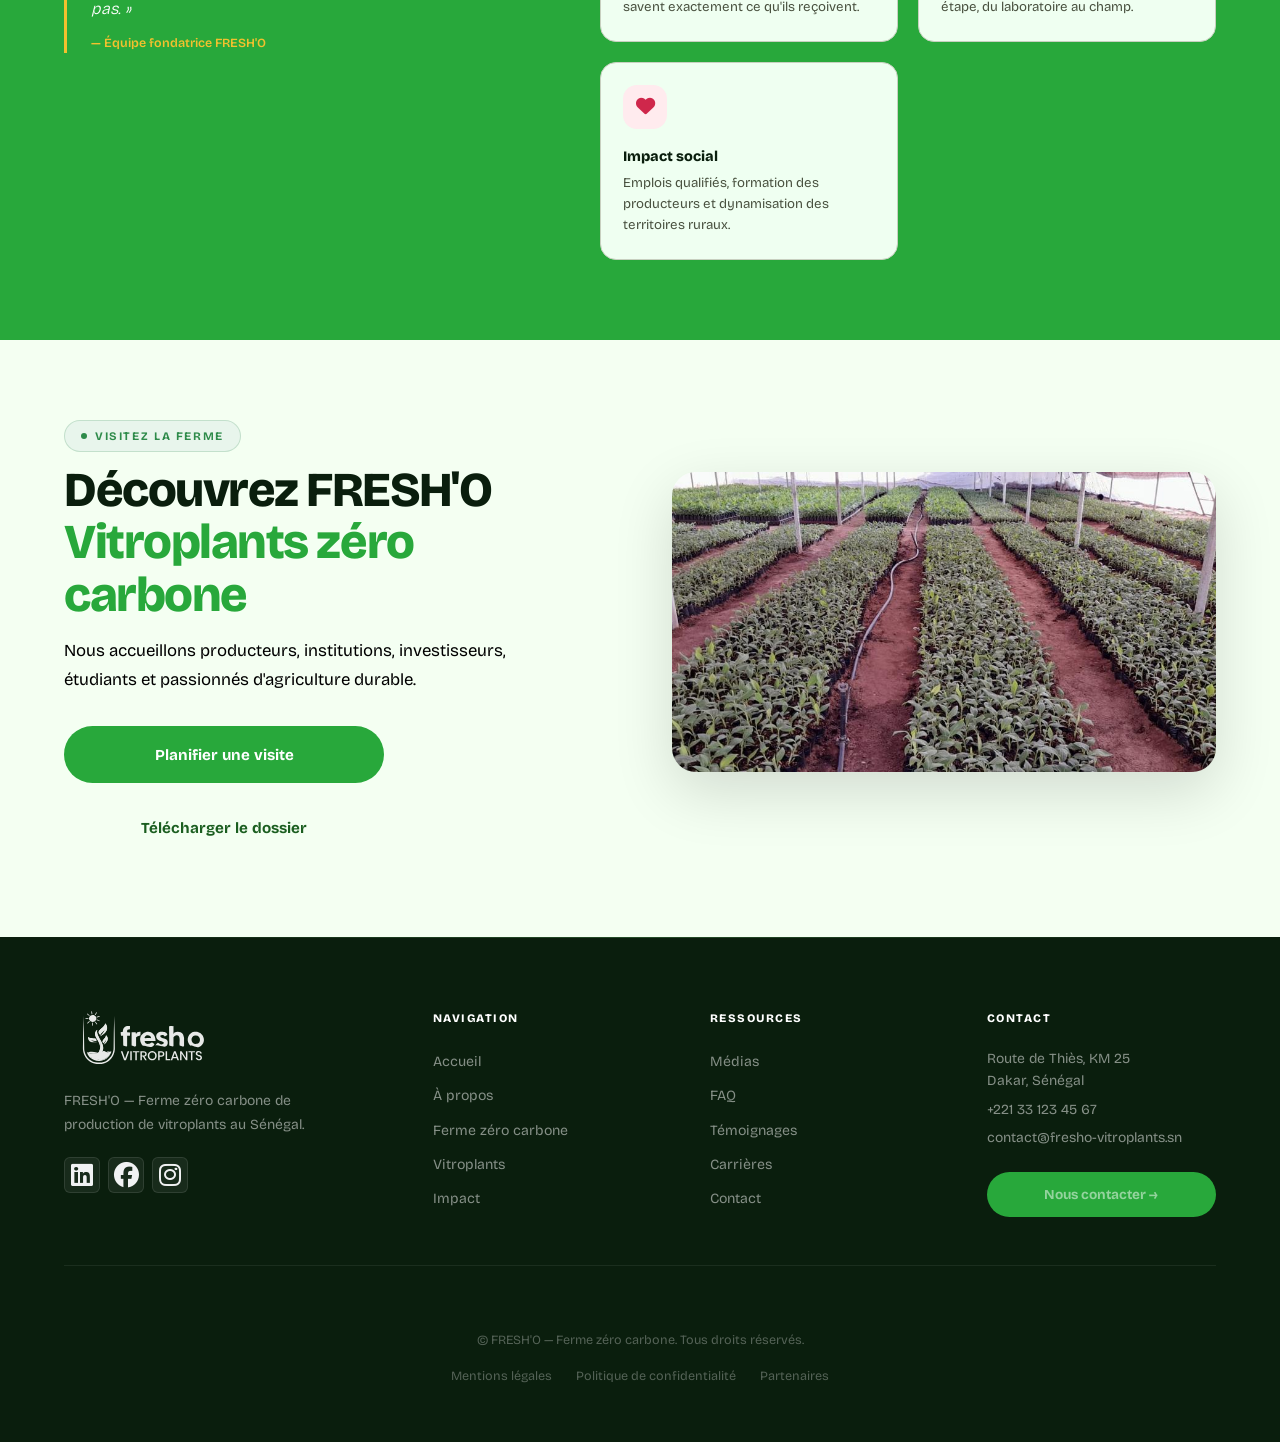
==== commit f04a2919: "Modifications" ====
--- a/apropos.html
+++ b/apropos.html
@@ -3,10 +3,10 @@
   <head>
     <meta charset="UTF-8" />
     <meta name="viewport" content="width=device-width, initial-scale=1.0" />
-    <title>À Propos - Fresh'O Vitroplants</title>
+    <title>À propos — FRESH'O, ferme zéro carbone de vitroplants</title>
     <meta
       name="description"
-      content="Découvrez l'histoire, la vision et l'équipe de Fresh'O Vitroplants, leader sénégalais en vitroplants zéro carbone."
+      content="Vision, mission et valeurs de FRESH'O : biotechnologie végétale, filières horticoles durables et souveraineté alimentaire au Sénégal."
     />
     <link rel="preconnect" href="https://fonts.googleapis.com" />
     <link rel="preconnect" href="https://fonts.gstatic.com" crossorigin />
@@ -62,24 +62,24 @@
         <div class="ph-grille">
           <div>
             <h1 class="ph-titre">
-              Une ferme née d'une<br />
+              À propos de<br />
               <p style="color: #28a83b; text-shadow: 0 0 5px #000000;">
-                conviction profonde
+                FRESH'O
               </p>
             </h1>
           </div>
           <div class="ph-stats">
             <div class="ph-stat">
-              <div class="ph-stat-num">2022</div>
-              <div class="ph-stat-label">Année de fondation</div>
+              <div class="ph-stat-num">500K</div>
+              <div class="ph-stat-label">Vitroplants / an (cible)</div>
             </div>
             <div class="ph-stat">
-              <div class="ph-stat-num">50<span>+</span></div>
-              <div class="ph-stat-label">Collaborateurs</div>
+              <div class="ph-stat-num">80–120</div>
+              <div class="ph-stat-label">Emplois directs</div>
             </div>
             <div class="ph-stat">
-              <div class="ph-stat-num">3</div>
-              <div class="ph-stat-label">Sites de production</div>
+              <div class="ph-stat-num">300</div>
+              <div class="ph-stat-label">Emplois indirects</div>
             </div>
             <div class="ph-stat">
               <div class="ph-stat-num">
@@ -207,13 +207,10 @@
           <div class="vm-carte vm-vision">
             <div class="vm-label">Vision</div>
             <blockquote class="vm-citation">
-              Faire de la banane un moteur de souveraineté alimentaire, de
-              création de valeur locale et de transition écologique.
+              Faire de la biotechnologie végétale un levier stratégique de souveraineté alimentaire, de création d'emplois qualifiés et de transition écologique au Sénégal, en développant des filières horticoles modernes, compétitives et bas carbone.
             </blockquote>
             <p class="vm-texte">
-              Nous imaginons un Sénégal où les agriculteurs ont accès à des
-              plants certifiés, produits localement, sans dépendance aux
-              importations.
+              <strong>Notre équipe.</strong> Une équipe pluridisciplinaire composée de biotechnologistes, ingénieurs agronomes, spécialistes en énergie renouvelable, techniciens de laboratoire et gestionnaires de projets. Nous collaborons avec : ISRA, ITA, Direction de l'Horticulture, universités, centres de recherche, coopératives et communautés locales.
             </p>
           </div>
           <div class="vm-carte vm-mission">
@@ -226,8 +223,7 @@
                 <div class="mission-corps">
                   <strong>Produire</strong>
                   <p>
-                    Des vitroplants de qualité constante, certifiés et
-                    traçables.
+                    Des vitroplants fiables, sains et performants.
                   </p>
                 </div>
               </li>
@@ -238,8 +234,7 @@
                 <div class="mission-corps">
                   <strong>Réduire</strong>
                   <p>
-                    L'empreinte carbone de toute la chaîne de production
-                    bananière.
+                    L'empreinte carbone de la production agricole.
                   </p>
                 </div>
               </li>
@@ -250,8 +245,18 @@
                 <div class="mission-corps">
                   <strong>Sécuriser</strong>
                   <p>
-                    L'approvisionnement des filières banane au Sénégal et en
-                    Afrique de l'Ouest.
+                    L'approvisionnement des filières horticoles.
+                  </p>
+                </div>
+              </li>
+              <li class="mission-item">
+                <div class="mission-icone">
+                  <i class="fa-solid fa-seedling"></i>
+                </div>
+                <div class="mission-corps">
+                  <strong>Introduire</strong>
+                  <p>
+                    De nouvelles filières à haute valeur ajoutée.
                   </p>
                 </div>
               </li>
@@ -260,9 +265,9 @@
                   <i class="fa-solid fa-handshake-angle"></i>
                 </div>
                 <div class="mission-corps">
-                  <strong>Accompagner</strong>
+                  <strong>Former et accompagner</strong>
                   <p>
-                    Les producteurs vers des pratiques performantes et durables.
+                    Les producteurs vers des pratiques durables et performantes.
                   </p>
                 </div>
               </li>
@@ -289,9 +294,9 @@
             <div class="tl-contenu">
               <h3>La Genèse</h3>
               <p>
-                Des chercheurs en biotechnologie et des entrepreneurs agricoles
-                se réunissent autour d'un constat : le marché sénégalais manque
-                cruellement de plants de banane certifiés.
+                Des experts en biotechnologie végétale et des acteurs agricoles
+                unissent leurs forces pour structurer une production nationale de
+                vitroplants et de nouvelles filières horticoles au Sénégal.
               </p>
               <span class="tl-badge">Fondation de FRESH'O</span>
             </div>
@@ -314,21 +319,23 @@
             <div class="tl-contenu">
               <h3>Premiers Partenariats</h3>
               <p>
-                Signature des premiers accords avec des coopératives agricoles
-                et des institutions internationales. Lancement commercial
-                officiel.
-              </p>
-              <span class="tl-badge">+200 producteurs partenaires</span>
+                Montée en puissance avec producteurs, coopératives et
+                institutions : livraisons, formations et ancrage du modèle zéro
+                carbone.
+              </p>
+              <span class="tl-badge">Déploiement des filières</span>
             </div>
           </div>
           <div class="tl-item">
             <div class="tl-annee">2026</div>
             <div class="tl-point futur"></div>
             <div class="tl-contenu futur">
-              <h3>Expansion Régionale</h3>
+              <h3>Expansion et nouvelles filières</h3>
               <p>
-                Déploiement du modèle en Guinée, Côte d'Ivoire et Mali. Objectif
-                : 2 millions de vitroplants annuels et 5 nouvelles variétés.
+                Renforcement de la capacité de production, diversification
+                (fraises, petits fruits, ananas, aromatiques, horticulture
+                premium) et consolidation des partenariats scientifiques et
+                financiers.
               </p>
               <span class="tl-badge futur">Objectif en cours</span>
             </div>
@@ -348,9 +355,7 @@
               <p style="color: #dfc12f">chacun de nos actes</p>
             </h2>
             <p class="desc-section" style="color: #fff">
-              Chez FRESH'O, les valeurs ne sont pas des mots sur un mur. Ce sont
-              les critères qui guident chaque décision, chaque protocole, chaque
-              partenariat.
+              Innovation, durabilité, transparence, excellence technique et impact social : les critères qui guident chaque décision et chaque protocole.
             </p>
             <div class="valeurs-citation">
               <p>
@@ -405,10 +410,9 @@
                 <i class="fa-solid fa-star" style="color: #dfc12f"></i>
               </div>
               <div class="valeur-corps">
-                <h4>Excellence</h4>
+                <h4>Excellence technique</h4>
                 <p>
-                  Protocoles rigoureux, équipements de dernière génération,
-                  équipe de chercheurs certifiés.
+                  Protocoles rigoureux, équipements adaptés et exigence de qualité à chaque étape, du laboratoire au champ.
                 </p>
               </div>
             </div>
@@ -417,25 +421,9 @@
                 <i class="fa-solid fa-heart" style="color: #cf274b"></i>
               </div>
               <div class="valeur-corps">
-                <h4>Impact Social</h4>
+                <h4>Impact social</h4>
                 <p>
-                  Formation, emplois locaux, inclusion des femmes et jeunes dans
-                  la chaîne de valeur agricole.
-                </p>
-              </div>
-            </div>
-            <div class="valeur-item">
-              <div class="valeur-icone v-violet">
-                <i
-                  class="fa-solid fa-handshake-angle"
-                  style="color: #aa43da"
-                ></i>
-              </div>
-              <div class="valeur-corps">
-                <h4>Collaboration</h4>
-                <p>
-                  Partenariats publics, privés et académiques, co-construction
-                  avec les producteurs locaux.
+                  Emplois qualifiés, formation des producteurs et dynamisation des territoires ruraux.
                 </p>
               </div>
             </div>
@@ -444,20 +432,17 @@
       </div>
     </section>
 
-    <!-- VISITES OUVERTES -->
     <section class="section section-visites">
       <div class="container">
         <div class="visites-layout">
           <div class="visites-contenu">
-            <span class="etiquette">Découvrez nous</span>
+            <span class="etiquette">Visitez la ferme</span>
             <h2 class="titre-section">
-              Visites ouvertes<br />
-              <p style="color: #28a83b">Inspirez-vous</p>
+              Découvrez FRESH'O<br />
+              <p style="color: #28a83b">Vitroplants zéro carbone</p>
             </h2>
             <p class="desc-section">
-              Visitez notre ferme, inspirez-vous. Notre site de production est
-              ouvert aux visites guidées pour producteurs, institutions et
-              partenaires potentiels. Découvrez l'innovation made in Sénégal.
+              Nous accueillons producteurs, institutions, investisseurs, étudiants et passionnés d'agriculture durable. 
             </p>
             <div class="visites-actions">
               <a href="contact-partenaires.html" class="btn btn-primary"
--- a/styles1.css
+++ b/styles1.css
@@ -2449,8 +2449,8 @@
   padding: 2rem;
   border-radius: 32px;
   background:
-    radial-gradient(circle at top left, rgba(102, 187, 106, 0.22), transparent 28%),
-    radial-gradient(circle at bottom right, rgba(33, 150, 243, 0.14), transparent 30%),
+    radial-gradient(circle at top left, #63AB45, transparent 28%),
+    radial-gradient(circle at bottom right, #63AB45, transparent 30%),
     linear-gradient(180deg, #f9fcf8 0%, #eef8ef 100%);
   border: 1px solid rgba(31, 41, 55, 0.08);
   box-shadow: 0 18px 50px rgba(12, 36, 18, 0.08);
@@ -3240,7 +3240,7 @@
   font-weight: 600;
   text-transform: uppercase;
   letter-spacing: 0.1em;
-  color: var(--green-mid);
+  color: #28A83B;
   margin-bottom: 0.5rem;
 }
 .partenaire-body h3 {
@@ -3263,12 +3263,12 @@
   font-size: 0.7rem;
   font-weight: 700;
   background: var(--green-pale);
-  color: var(--green-dark);
+  color: #28A83B;
   padding: 0.25rem 0.5rem;
   border-radius: var(--radius-sm);
 }
 .partenaire-join {
-  background: var(--green-dark);
+  background: #28A83B;
   border-color: transparent;
   justify-content: center;
   text-align: center;
@@ -3478,7 +3478,7 @@
 h3 {
   font-size: 0.95rem;
   font-weight: 700;
-  color: var(--green-dark);
+  color: #28A83B;
   margin: 1.25rem 0 0.5rem;
 }
 
@@ -6362,7 +6362,7 @@
   font-weight: 700;
   letter-spacing: 0.14em;
   text-transform: uppercase;
-  color: var(--green-mid);
+  color: #28A83B;
   background: var(--green-pale);
   padding: 0.3rem 1rem;
   border-radius: var(--radius-full);
@@ -7434,10 +7434,6 @@
 /* ================================================
    11. CTA FINAL
    ================================================ */
-.section-cta {
-  background: linear-gradient(135deg, #0a3d0f 0%, #1b5e20 100%);
-  padding: 5rem 0;
-}
 
 .cta-inner {
   display: flex;
@@ -8490,7 +8486,7 @@
 
 /* Qualité */
 .section-vp-qualite {
-  background: var(--creme);
+  background: #F4FFF2;
   padding: 6rem 0;
 }
 
@@ -8715,12 +8711,14 @@
   grid-template-columns: repeat(3, 1fr);
   gap: 2rem;
   margin-top: 4rem;
+  
 }
 
 .variete-card {
   background: var(--white);
   border: 1.5px solid var(--gris-clair);
   border-radius: var(--rayon-lg);
+  border : 1px solid #28A83B ;
   overflow: hidden;
   transition:
     transform 0.3s ease,
@@ -8842,13 +8840,14 @@
 .variete-body {
   padding: 1.5rem;
   padding-top: 0;
+  
 }
 
 .variete-body h3 {
   font-family: var(--fonte-titre);
   font-size: 1.3rem;
   font-weight: 700;
-  color: var(--encre);
+  color: #;
   margin-bottom: 1rem;
 }
 
@@ -8895,7 +8894,7 @@
 .variete-tags span {
   font-size: 0.75rem;
   padding: 0.3rem 0.6rem;
-  background: #1A5C32;
+  background: #63AB45;
   border-radius: var(--rayon-sm);
   color: #ffff;
   white-space: nowrap;
@@ -11129,13 +11128,6 @@
   margin-top: 0.1rem;
 }
 
-.section-cta {
-  background: var(--banane);
-  position: relative;
-  overflow: hidden;
-  padding: 5.5rem 0;
-  margin-top: 3rem;
-}
 .section-cta::before {
   content: "";
   position: absolute;
@@ -11497,6 +11489,7 @@
 
 .section {
   padding: 5rem 0;
+  background: #F4FFF2;
 }
 
 /* ================================================
@@ -11658,6 +11651,73 @@
 /* ================================================
    7. PAGE HEADER
    ================================================ */
+.page-header {
+  position: relative;
+  overflow: hidden;
+}
+
+.page-contact .page-header {
+  min-height: 72vh;
+  display: flex;
+  align-items: center;
+  padding-top: 110px;
+  background: linear-gradient(
+    140deg,
+    #1a5c32 0%,
+    #28A83B 52%,
+    #52b86a 100%
+  );
+}
+
+.page-contact .page-header::after {
+  background: rgba(26, 92, 50, 0.16);
+  z-index: 1;
+}
+
+.page-contact .ph-fond {
+  position: absolute;
+  inset: 0;
+  z-index: 0;
+  pointer-events: none;
+}
+
+.page-contact .ph-forme-1 {
+  position: absolute;
+  top: -220px;
+  right: -140px;
+  width: 700px;
+  height: 700px;
+  border-radius: 56% 44% 62% 38% / 48% 52% 46% 54%;
+  background: radial-gradient(
+    circle at 35% 40%,
+    rgba(82, 184, 106, 0.32),
+    transparent 68%
+  );
+}
+
+.page-contact .ph-texture {
+  position: absolute;
+  inset: 0;
+  background-image: radial-gradient(circle, rgba(255, 255, 255, 0.08) 1px, transparent 1px);
+  background-size: 34px 34px;
+  opacity: 0.45;
+}
+
+.page-contact .page-header-inner {
+  position: relative;
+  z-index: 2;
+  padding: 2rem 1.5rem 4rem;
+}
+
+.page-contact .section-contact-form {
+  position: relative;
+  z-index: 2;
+}
+
+.page-contact .contact-layout {
+  padding-top: 0;
+}
+
 .page-header-apropos {
   background-color: #061b0a;
   background-image: url("images/img13.avif");
@@ -11690,10 +11750,10 @@
   background-size: cover;
   background-position: center;
   background-repeat: no-repeat;
-  padding-top: 150px;
+  padding-top: 90px;
   position: relative;
   overflow: hidden;
-  min-height: 70vh;
+  min-height: 90vh;
   display: flex;
   align-items: center;
 }
@@ -11723,29 +11783,17 @@
   display: flex;
   align-items: center;
 }
-.page-header-ferme {
-  background-color: #061b0a;
-  background-image: url("images/img12.avif");
-  background-size: cover;
-  background-position: center;
-  background-repeat: no-repeat;
-  padding-top: 150px;
-  position: relative;
-  overflow: hidden;
-  min-height: 70vh;
-  display: flex;
-  align-items: center;
-}
+
 .page-header-impact {
   background-color: #061b0a;
   background-image: url("images/img17.avif");
   background-size: cover;
   background-position: center;
   background-repeat: no-repeat;
-  padding-top: 150px;
+  padding-top: 90px;
   position: relative;
   overflow: hidden;
-  min-height: 70vh;
+  min-height: 90vh;
   display: flex;
   align-items: center;
 }
@@ -12787,6 +12835,10 @@
   /* ---- Header ---- */
   .page-header {
     min-height: auto;
+  }
+  .page-contact .page-header {
+    min-height: 64vh;
+    padding-top: 95px;
   }
   .page-header-inner {
     padding: 1.5rem 1.25rem 4rem;
@@ -16518,13 +16570,7 @@
 /* ================================================
    15. CTA FINAL
    ================================================ */
-.section-cta {
-  background: var(--banane);
-  position: relative;
-  overflow: hidden;
-  padding: 5.5rem 0;
-  margin-top: 3rem;
-}
+*
 .section-cta::before {
   content: "";
   position: absolute;
--- a/components/navbar.css
+++ b/components/navbar.css
@@ -82,7 +82,7 @@
   display: block;
   font-size: 0.86rem;
   font-weight: 500;
-  color: var(--navbar-text);
+  /* color: #0000; */
   padding: 0.45rem 0.85rem;
   border-radius: var(--navbar-radius-sm);
   transition:
@@ -93,7 +93,7 @@
 
 .nav-lien:hover,
 .nav-lien.actif {
-  color: var(--navbar-text-active);
+  color: #28A83B;
   background: var(--navbar-active-bg);
 }
 
@@ -109,7 +109,7 @@
   border-radius: var(--navbar-radius-full);
   font-size: 0.82rem;
   font-weight: 600;
-  box-shadow: 0 3px 14px rgba(40, 168, 59, 0.28);
+  box-shadow: 0 3px 14px #28A83B;
   transition:
     background var(--navbar-transition),
     transform var(--navbar-transition);
